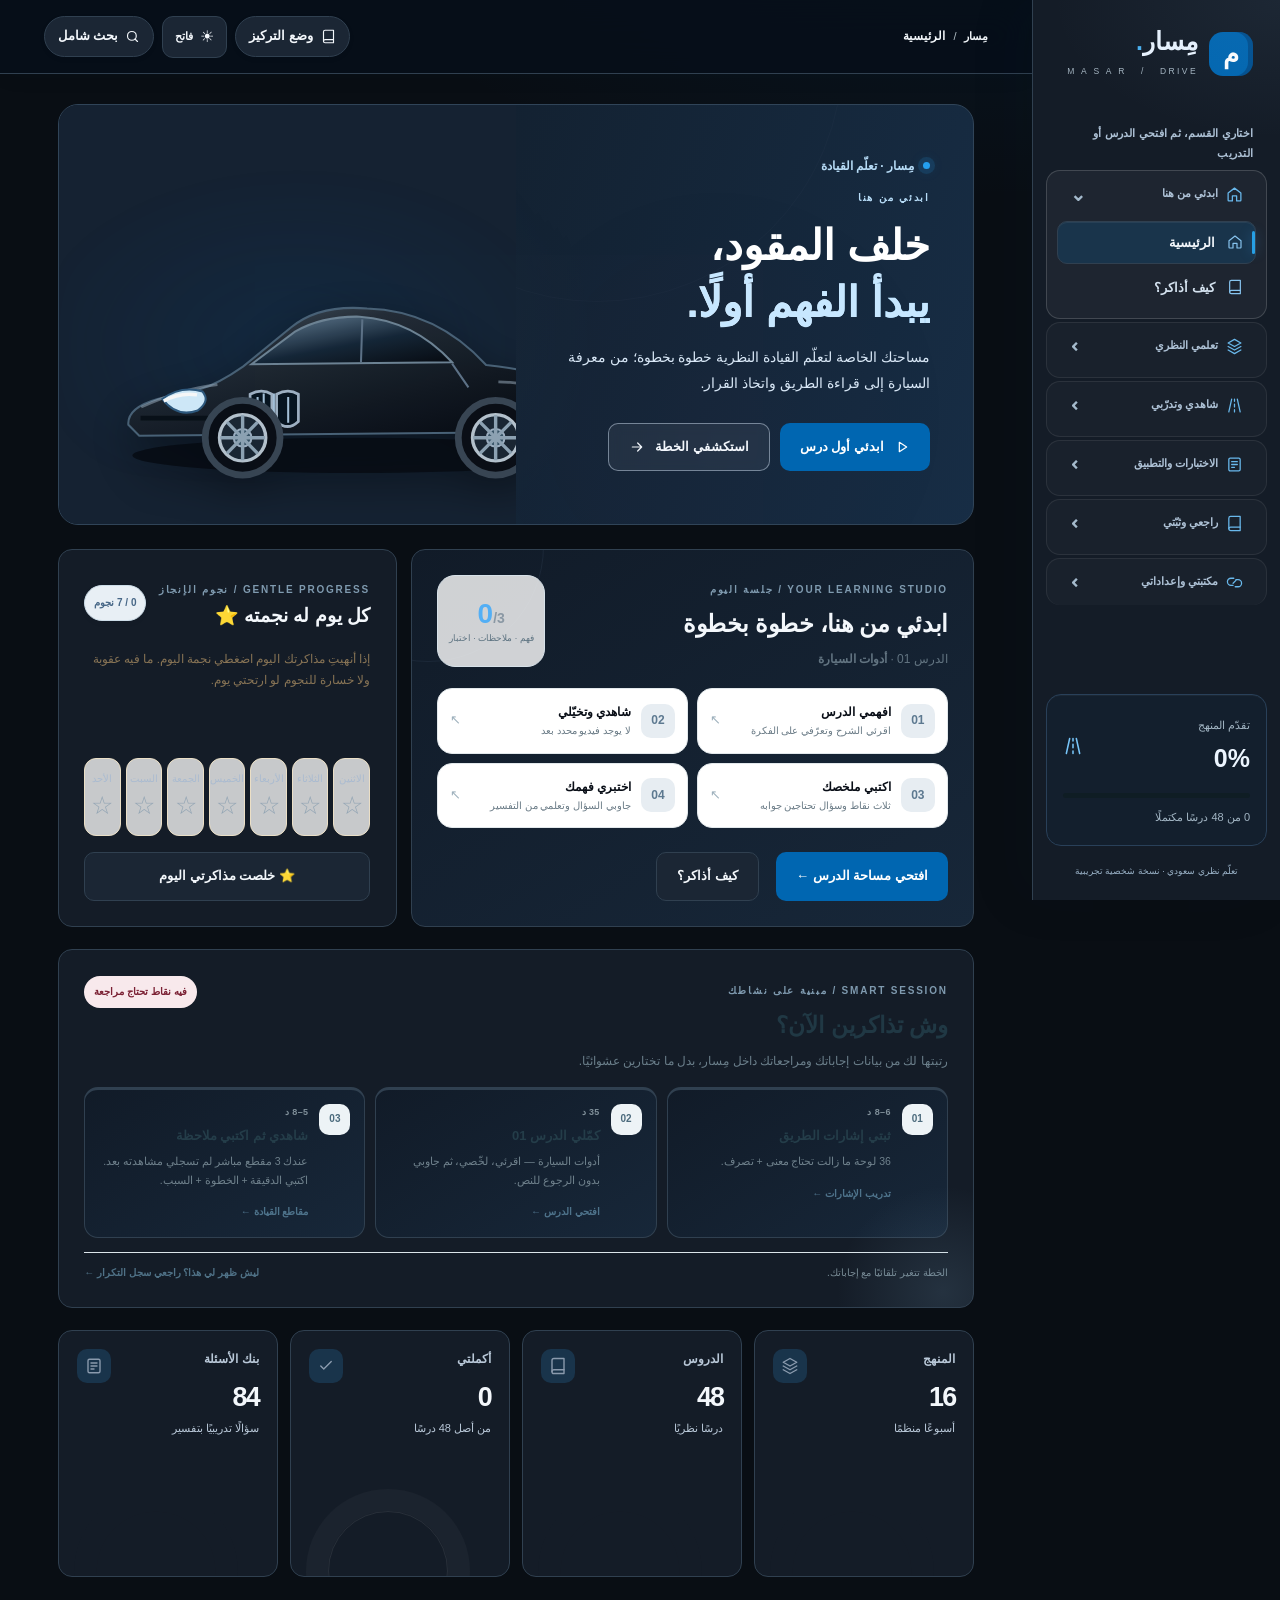
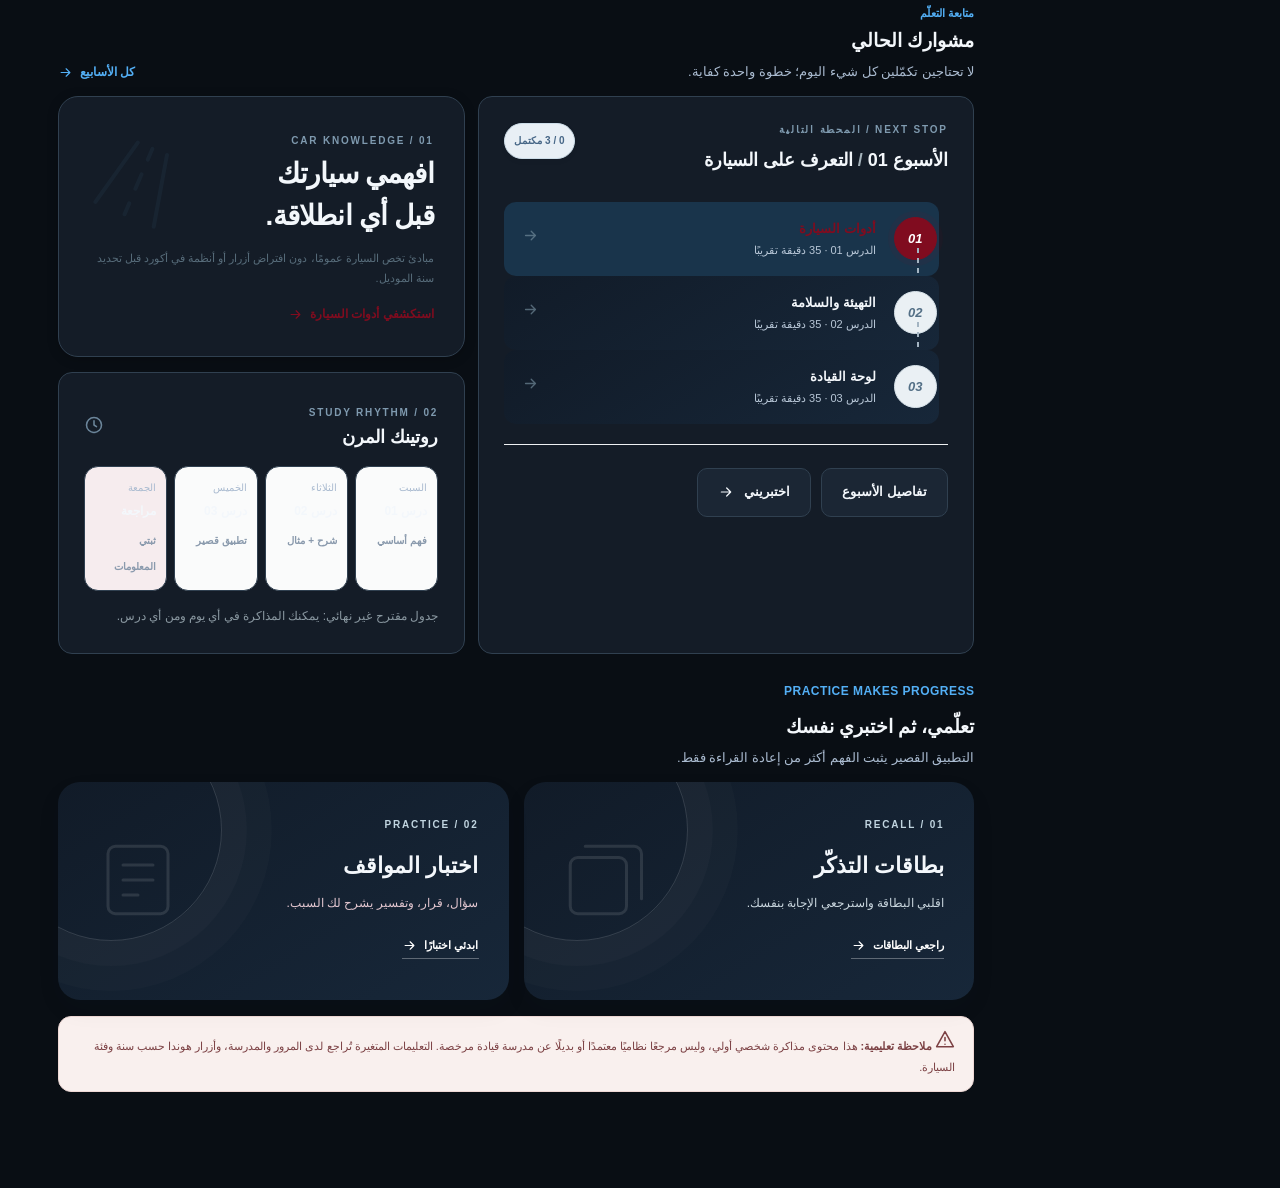
==== index.html @ 153fa5f3 "Improve light theme reading surfaces and keyboard focus visibility" ====
<!doctype html>
<html lang="ar" dir="rtl"><head><meta charset="utf-8"><meta name="viewport" content="width=device-width,initial-scale=1"><meta name="theme-color" content="#090e15"><meta name="description" content="مِسار: منصة عربية شخصية لتعلم أساسيات القيادة في السعودية، بخطة 16 أسبوعًا و48 درسًا واختبارات تفاعلية."><title>مِسار — دروس القيادة من الصفر</title><link rel="icon" type="image/svg+xml" href="./icon.svg"><link rel="manifest" href="./manifest.webmanifest"><meta name="color-scheme" content="dark light"><script>try{var _masarSaved=JSON.parse(localStorage.getItem('masar-driving-v1')||'null');document.documentElement.dataset.theme=(_masarSaved?.uiPrefs?.theme==='light')?'light':'dark'}catch(_){document.documentElement.dataset.theme='dark'}</script><style>:root{--navy:#202D36;--steel:#5C7896;--sky:#7598B9;--wine:#3C0007;--crimson:#800C1F;--fog:#929CAA;--paper:#F5F6F6;--white:#FFFFFF;--ink:#202D36;--muted:#63717D;--border:#DFE4E7;--pale:#E9EDF1;--blush:#F5E9EB;--success:#2B6955;--r:19px;--shadow:0 18px 45px rgba(32,45,54,.07)}
*{box-sizing:border-box}html{scroll-behavior:smooth}body{margin:0;background:var(--paper);color:var(--ink);font-family:'IBM Plex Sans Arabic','Noto Sans Arabic',Tahoma,'Segoe UI',sans-serif;font-size:14px;line-height:1.85;direction:rtl}button,input,textarea,select{font:inherit}button{cursor:pointer}a{color:inherit}button:focus-visible,a:focus-visible,input:focus-visible,textarea:focus-visible{outline:3px solid var(--sky);outline-offset:3px}::selection{background:#c7d8e5;color:var(--navy)}.skip{position:absolute;top:-100px;right:12px;z-index:999;background:white;padding:8px 20px}.skip:focus{top:10px}.app{min-height:100vh}.sidebar{width:276px;background:var(--navy);color:#e8eef1;position:fixed;right:0;top:0;bottom:0;display:flex;flex-direction:column;padding:29px 20px 23px;z-index:40;overflow:auto}.logo{display:flex;gap:11px;align-items:center;text-decoration:none;padding:0 11px;margin-bottom:47px}.logo-icon{display:grid;place-items:center;width:42px;height:42px;background:var(--crimson);border-radius:13px;font-weight:900;color:white;font-size:26px;line-height:1;box-shadow:inset -6px 0 #65091b}.logo strong{display:block;font-size:24px;line-height:1.2;letter-spacing:-1px}.logo small{font-size:10px;color:#a6b6c2;letter-spacing:2px}.side-label{color:#869ba9;font-size:10px;letter-spacing:2px;font-weight:800;margin:4px 18px 12px}.nav{display:flex;flex-direction:column;gap:5px}.nav a{border-radius:12px;padding:12px 14px;text-decoration:none;display:flex;align-items:center;gap:12px;color:#bac8d0;font-weight:600;font-size:13px;position:relative;transition:background .2s,color .2s}.nav a:hover,.nav a.active{color:white;background:#354651}.nav a.active:before{content:'';position:absolute;right:0;top:9px;bottom:9px;background:#c24155;width:3px;border-radius:3px}.nav svg{height:18px;width:18px;stroke-width:1.8}.nav .tag{margin-right:auto;opacity:.65;font-size:11px;font-family:Arial}.sidebar-bottom{margin-top:auto;padding-top:40px}.mini-progress{border:1px solid #455761;border-radius:16px;padding:19px;background:#283944}.mini-progress-top{display:flex;justify-content:space-between;align-items:center}.mini-progress strong{font-size:25px}.mini-progress small{font-size:11px;color:#a2b5c3}.line{height:6px;border-radius:99px;background:#52626c;overflow:hidden;margin:12px 0 5px}.line>i{display:block;height:100%;background:var(--sky);width:0%;border-radius:inherit}.foot-note{font-size:10px;color:#8798a1;margin-top:18px;text-align:center}.app-main{margin-right:276px;min-height:100vh}.topbar{height:87px;display:flex;align-items:center;justify-content:space-between;padding:0 clamp(24px,4.5vw,72px);gap:16px;border-bottom:1px solid var(--border);background:rgba(255,255,255,.75);position:sticky;top:0;backdrop-filter:blur(14px);z-index:20}.crumb{font-size:12px;color:var(--muted)}.crumb strong{color:var(--navy);font-weight:800}.top-actions{display:flex;align-items:center;gap:10px}.chip{border:1px solid var(--border);background:white;border-radius:100px;padding:8px 13px;font-size:12px;color:var(--navy);display:inline-flex;gap:8px;align-items:center;font-weight:700}.chip svg{width:15px;height:15px}.chip.tiny{padding:4px 9px;font-size:10px}.chip.blue{background:#E8EFF5;color:#476787;border-color:#cddde8}.chip.red{background:var(--blush);color:var(--crimson);border-color:#efd5dc}.chip.dark{background:var(--navy);color:white;border-color:var(--navy)}.chip.success{background:#e8f2ed;color:var(--success);border-color:#ccdfd5}.menu-btn{display:none}.page{padding:32px clamp(23px,4.5vw,72px) 80px;max-width:1600px;margin:auto}.eyebrow{font-size:11px;color:var(--crimson);font-weight:800;letter-spacing:2.3px;margin-bottom:12px}.page-title{font-size:clamp(29px,3vw,42px);line-height:1.4;letter-spacing:-1.3px;margin:0 0 12px}.sub{color:var(--muted);max-width:740px;margin:0 0 25px;font-size:13px}.hero{background:var(--navy);min-height:318px;color:white;border-radius:23px;position:relative;overflow:hidden;padding:42px 45px;margin-bottom:24px;display:flex;align-items:center;box-shadow:var(--shadow)}.hero:before{content:'';position:absolute;width:440px;height:440px;border:1px solid #ffffff14;border-radius:50%;top:-265px;left:16%}.hero:after{content:'';position:absolute;width:240px;height:240px;border:1px solid #ffffff0e;border-radius:50%;bottom:-195px;left:22%}.hero-copy{position:relative;z-index:2;max-width:520px}.hero .eyebrow{color:#d0aab2;font-size:10px;margin-bottom:10px}.hero h1{font-size:clamp(32px,3.9vw,56px);line-height:1.33;letter-spacing:-1.8px;margin:0 0 14px;font-weight:850}.hero h1 span{color:#a5bbd0}.hero p{max-width:440px;color:#c0cbd2;line-height:1.9;margin:0 0 22px;font-size:13px}.btn{border:0;border-radius:12px;padding:12px 19px;font-weight:800;font-size:12px;display:inline-flex;gap:10px;align-items:center;justify-content:center;text-decoration:none;white-space:nowrap;transition:transform .2s,background .2s}.btn:hover{transform:translateY(-1px)}.btn-primary{background:linear-gradient(115deg,var(--crimson),var(--wine));color:#fff}.btn-primary:hover{background:#a31933}.btn-light{background:#fff;color:var(--navy)}.btn-outline{background:transparent;color:var(--navy);border:1px solid #cad2d6}.btn-muted{background:var(--pale);color:var(--navy)}.btn svg{width:16px;height:16px}.btn:disabled{opacity:.48;cursor:not-allowed}.hero-actions{display:flex;flex-wrap:wrap;gap:10px}.hero .btn-outline{border:1px solid #62747d;color:white}.hero-art{position:absolute;left:0;top:0;bottom:0;width:46%;overflow:hidden}.hero-road{position:absolute;width:145px;background:linear-gradient(90deg,#354651,#2c3c47);transform:rotate(38deg);top:-72px;bottom:-95px;left:36%;border-inline:3px solid #566873}.hero-road:after{content:'';position:absolute;inset:0 auto 0 49%;width:3px;background:repeating-linear-gradient(to bottom,#c5d4df 0 22px,transparent 22px 45px);opacity:.8}.hero-car{position:absolute;z-index:2;left:43%;top:39%;transform:rotate(38deg);width:85px;height:163px;filter:drop-shadow(0 16px 9px #0006)}.hero-no{position:absolute;left:30px;bottom:22px;font-size:106px;font-weight:900;color:#ffffff0a;line-height:1}.stats{display:grid;grid-template-columns:repeat(4,minmax(0,1fr));gap:13px;margin-bottom:30px}.stat{background:#fff;border:1px solid var(--border);border-radius:17px;padding:21px 22px;box-shadow:0 2px 12px #202d3605}.stat small{display:block;color:var(--muted);font-size:11px;margin-bottom:12px;font-weight:700}.stat .val{font-weight:850;font-size:26px;line-height:1.1;letter-spacing:-1px}.stat .add{font-size:11px;color:var(--muted);margin-top:8px}.stat svg{color:var(--steel);width:18px;height:18px;margin-bottom:8px}.section-head{display:flex;align-items:flex-end;justify-content:space-between;gap:15px;margin:33px 0 17px}.section-head h2{font-size:19px;line-height:1.4;margin:0;font-weight:850}.section-head p{color:var(--muted);font-size:11px;margin:5px 0 0}.section-head a{font-size:12px;color:var(--crimson);font-weight:800;text-decoration:none}.dashboard-grid{display:grid;grid-template-columns:1.45fr 1fr;gap:16px}.card{background:white;border:1px solid var(--border);border-radius:18px;padding:25px;box-shadow:0 2px 10px #202d3605}.card-top{display:flex;align-items:center;justify-content:space-between;gap:12px;margin-bottom:15px}.card h3{font-size:17px;line-height:1.5;margin:0}.lesson-row{display:flex;align-items:center;gap:13px;padding:13px 0;border-bottom:1px solid #edf0f2;text-decoration:none;cursor:pointer}.lesson-row:last-child{border-bottom:0}.lesson-no{flex:0 0 42px;height:42px;display:grid;place-items:center;background:var(--pale);color:var(--steel);border-radius:13px;font-size:14px;font-weight:850}.lesson-row.done .lesson-no{color:var(--success);background:#e3f2eb}.lesson-info{flex:1;min-width:0}.lesson-info b{display:block;font-size:13px}.lesson-info small{display:block;font-size:11px;color:var(--muted);margin-top:1px}.lesson-arrow{color:#9badb9}.callout{background:linear-gradient(135deg,#edf1f4,#e9eef3);border:1px solid #d5dfe7;border-radius:17px;padding:22px;position:relative;overflow:hidden}.callout h3{margin:0 0 7px;font-size:17px}.callout p{font-size:12px;color:#596b79;max-width:280px}.callout a{color:var(--crimson);font-weight:850;font-size:12px;text-decoration:none}.schedule{display:grid;grid-template-columns:repeat(4,minmax(0,1fr));gap:11px;margin:15px 0}.day{border-radius:13px;border:1px solid var(--border);background:white;padding:15px 13px}.day.is-review{background:#f6ecee;border-color:#e8d4d9}.day small{display:block;color:var(--muted);font-size:10px}.day b{display:block;margin:4px 0;font-size:13px}.day strong{font-size:11px;color:var(--steel)}.warning{background:#f9f0ee;color:#7c4144;border:1px solid #eed8d5;padding:13px 18px;border-radius:13px;font-size:11px;margin:16px 0;line-height:1.9}.catalog-toolbar{display:flex;justify-content:space-between;gap:12px;align-items:center;margin:24px 0}.search{display:flex;align-items:center;gap:10px;background:white;border:1px solid var(--border);border-radius:12px;padding:0 15px;max-width:380px;width:100%;height:46px}.search svg{width:18px;height:18px;color:var(--fog);flex-shrink:0}.search input{border:0;outline:0;background:transparent;min-width:0;flex:1;font-size:12px;color:var(--navy)}.week-grid{display:grid;grid-template-columns:repeat(2,minmax(0,1fr));gap:14px}.week-card{padding:23px;background:white;border:1px solid var(--border);border-radius:17px;min-width:0;transition:border-color .18s,box-shadow .18s}.week-card:hover{border-color:#9fb5c9;box-shadow:var(--shadow)}.week-card-head{display:flex;align-items:center;justify-content:space-between;margin-bottom:12px}.week-number{font-size:11px;letter-spacing:1px;font-weight:800;color:var(--crimson)}.week-card h3{margin:0 0 7px;font-size:17px}.week-card p{font-size:11px;color:var(--muted);margin:0 0 15px}.microbar{height:5px;background:#edf1f3;border-radius:10px;overflow:hidden;margin:13px 0}.microbar span{display:block;height:100%;background:var(--steel);border-radius:10px}.week-list{margin:6px 0 13px;display:grid;gap:7px}.week-list a{display:flex;align-items:center;gap:8px;font-size:12px;text-decoration:none;color:#42535e}.week-list a:hover{color:var(--crimson)}.dot{height:7px;width:7px;border-radius:50%;background:#b7c3cb;display:inline-block;flex-shrink:0}.dot.done{background:var(--success)}.week-card footer{border-top:1px solid #edf0f2;padding-top:14px;display:flex;justify-content:space-between;align-items:center}.inline-link{text-decoration:none;color:var(--crimson);font-weight:800;font-size:12px}.week-hero{background:linear-gradient(115deg,var(--navy),#304b5d);color:white;padding:27px 31px;border-radius:19px;display:flex;gap:20px;align-items:center;justify-content:space-between;margin-bottom:22px}.week-hero h1{margin:0;font-size:26px}.week-hero p{color:#cbd5da;font-size:12px;max-width:600px}.crumbs{display:flex;gap:8px;align-items:center;color:var(--muted);font-size:11px;margin:0 0 15px}.crumbs a{text-decoration:none;color:var(--steel)}.lesson-layout{display:grid;grid-template-columns:minmax(0,1fr) 265px;gap:19px;align-items:start}.lesson-main{min-width:0}.lesson-aside{position:sticky;top:112px;display:grid;gap:13px}.lesson-hero{border-radius:20px;padding:31px 33px;background:linear-gradient(125deg,#e7edf2,#f6f8f9);border:1px solid #d6e1e8;position:relative;overflow:hidden}.lesson-hero:before{content:'';position:absolute;border:22px solid #dce6ed80;width:220px;height:220px;border-radius:50%;left:-90px;top:-124px}.lesson-hero h1{font-size:clamp(25px,3vw,37px);margin:8px 0 10px;max-width:620px;line-height:1.45}.lesson-hero p{color:#4e6576;font-size:13px;margin:0;max-width:610px}.lesson-body{background:white;padding:28px 32px;margin-top:15px;border-radius:18px;border:1px solid var(--border)}.lesson-body h2{font-size:18px;margin:0 0 12px}.lesson-body p{color:#4f606b;font-size:13px;line-height:2.3;margin:0 0 17px}.point{display:flex;gap:12px;padding:12px 0;border-bottom:1px solid #f0f2f3;font-size:13px;align-items:flex-start;color:#415360}.point:last-child{border:0}.point i{display:grid;place-items:center;background:#e8eff3;color:#597995;font-size:11px;width:23px;height:23px;border-radius:8px;flex-shrink:0;font-style:normal;font-weight:900}.scenario{border-radius:16px;background:var(--navy);padding:24px;color:white;margin:15px 0;position:relative;overflow:hidden}.scenario h2{font-size:17px;margin:0 0 9px}.scenario p{font-size:13px;color:#d8e0e6;max-width:670px;line-height:2;margin:0}.scenario .tag-s{font-size:10px;color:#c7a1af;letter-spacing:1px;font-weight:800;margin-bottom:8px}.qbox{padding:26px;background:#fff;border:1px solid #d6dfe3;border-radius:18px;margin-top:15px}.qbox h2{font-size:17px;margin:0 0 7px}.qbox p{font-size:13px;margin:0 0 15px;font-weight:750}.options{display:grid;gap:8px}.option{border:1px solid var(--border);border-radius:10px;padding:12px 15px;display:flex;gap:11px;align-items:center;text-align:right;background:white;color:var(--navy);font-weight:500;font-size:12px}.option:hover:not(:disabled){background:#f3f6f8;border-color:#a6b9c8}.option .bullet{width:21px;height:21px;border:1px solid #bfccd5;border-radius:50%;display:grid;place-items:center;font-size:11px;flex-shrink:0;color:#607a8f}.option.correct{border-color:#83baa0;background:#edf7f1}.option.wrong{border-color:#df9da8;background:#fbf0f1}.option:disabled{cursor:default}.feedback{padding:13px 15px;margin-top:12px;border-radius:10px;background:#edf4ef;color:#2a6953;font-size:12px}.feedback.wrong{background:#f9eced;color:#8a2030}.lesson-footer{display:flex;gap:11px;justify-content:space-between;align-items:center;flex-wrap:wrap;margin-top:18px}.note-box textarea{width:100%;min-height:118px;resize:vertical;border:1px solid #cfd9e0;background:white;padding:12px;border-radius:11px;font-size:12px;outline:0}.aside-card{background:white;border-radius:16px;padding:19px;border:1px solid var(--border)}.aside-card h3{font-size:13px;margin:0 0 12px}.aside-card p{font-size:11px;color:var(--muted);margin:0 0 12px}.aside-card .btn{width:100%;margin-top:9px}.source-link{display:block;font-size:11px;color:#446581;text-decoration:none;margin-bottom:8px;line-height:1.6;overflow-wrap:anywhere}.source-link:hover{text-decoration:underline}.toc-item{display:flex;gap:8px;align-items:center;color:#667986;font-size:12px;text-decoration:none;margin-bottom:10px}.toc-item:before{content:'';width:6px;height:6px;border-radius:50%;background:#9eafbb}.flexline{display:flex;justify-content:space-between;align-items:center;gap:15px}.quiz-layout{display:grid;grid-template-columns:minmax(0,1fr) 270px;gap:20px;align-items:start}.quiz-controls{display:flex;flex-wrap:wrap;gap:9px;margin:15px 0 21px}.select{border-radius:11px;border:1px solid var(--border);padding:9px 13px;background:white;min-width:160px;font-size:12px;color:var(--navy)}.test-card{padding:31px;background:white;border:1px solid var(--border);border-radius:20px}.test-index{font-size:12px;color:var(--steel);font-weight:800}.test-card h2{font-size:21px;line-height:1.7;margin:14px 0 23px}.test-results{padding:30px;text-align:center;background:white;border:1px solid var(--border);border-radius:20px}.test-results .score{font-size:65px;font-weight:850;line-height:1.3;letter-spacing:-4px;color:var(--crimson)}.test-results p{color:var(--muted)}.flashcards{display:grid;grid-template-columns:repeat(3,minmax(0,1fr));gap:13px}.flashcard{min-height:165px;padding:23px;border:1px solid #cbd8e1;border-radius:18px;display:flex;flex-direction:column;align-items:center;justify-content:center;text-align:center;background:#eaf0f4;transition:transform .18s,background .18s;position:relative}.flashcard:hover{transform:translateY(-2px)}.flashcard.flipped{background:var(--navy);color:white}.flashcard .fc-title{font-weight:850;font-size:16px;line-height:1.6}.flashcard .fc-hint{font-size:10px;color:var(--steel);margin-top:12px}.flashcard.flipped .fc-hint{color:#b0c2ce}.ref-card{background:white;border:1px solid var(--border);padding:19px;border-radius:15px;margin-bottom:10px}.ref-card h3{margin:0 0 7px;font-size:15px}.ref-card p{margin:0 0 10px;color:var(--muted);font-size:11px}.ref-card a{color:var(--crimson);font-size:11px;overflow-wrap:anywhere}.empty{text-align:center;padding:45px 20px;border:1px dashed #bdcad3;border-radius:15px;color:#657684}.empty h3{margin:0 0 8px}.note-preview{font-size:11px;color:#8a98a1;max-width:500px}.mobile-backdrop{display:none}.toast{position:fixed;bottom:23px;left:23px;background:var(--navy);color:white;padding:12px 18px;border-radius:12px;box-shadow:var(--shadow);z-index:70;font-size:12px;opacity:0;transform:translateY(16px);transition:.25s;pointer-events:none}.toast.visible{opacity:1;transform:none}.floating-timer{position:fixed;bottom:24px;left:24px;z-index:30;background:white;box-shadow:0 8px 35px #2539451c;border-radius:100px;display:flex;gap:9px;align-items:center;padding:7px 13px;border:1px solid #e0e5e9}.floating-timer b{font-family:Arial;font-size:12px;direction:ltr;font-variant-numeric:tabular-nums;min-width:40px}.floating-timer button{border:0;background:var(--pale);display:grid;place-items:center;height:28px;width:28px;border-radius:50%}.floating-timer svg{width:13px;height:13px}.mobile-only{display:none}.spacer{flex:1}.settings-card{max-width:780px;margin-bottom:16px}.settings-card h3{margin-top:0}.settings-card p{font-size:12px;color:var(--muted)}.settings-actions{display:flex;flex-wrap:wrap;gap:10px}.sources-disclaimer{max-width:800px}.rounded-num{border:1px solid #d1dae1;border-radius:10px;color:#57738d;background:#eaf0f4;padding:5px 12px;font-size:12px;font-weight:800}.skeleton{color:#73818a;font-size:12px}
@media(max-width:1180px){.sidebar{width:245px}.app-main{margin-right:245px}.dashboard-grid{grid-template-columns:1fr}.hero-art{width:45%;opacity:.82}.lesson-layout{grid-template-columns:minmax(0,1fr) 230px}.page{padding-inline:30px}.topbar{padding-inline:30px}}
@media(max-width:900px){.sidebar{right:-290px;transition:right .25s}.sidebar.open{right:0}.app-main{margin-right:0}.mobile-backdrop.open{display:block;position:fixed;inset:0;background:#1d2e38a8;z-index:35}.menu-btn{display:inline-flex}.topbar{height:70px}.lesson-layout,.quiz-layout{grid-template-columns:1fr}.lesson-aside{position:static;grid-template-columns:repeat(2,1fr)}.hero-art{opacity:.38;width:65%}.hero-copy{max-width:90%}.page{padding:25px 24px 70px}}
@media(max-width:610px){.topbar{padding:0 16px}.topbar .crumb{max-width:190px;text-overflow:ellipsis;white-space:nowrap;overflow:hidden}.topbar .chip{display:none}.page{padding:23px 14px 90px}.hero{padding:29px 23px;min-height:310px;border-radius:18px}.hero h1{font-size:36px}.hero-art{width:100%;opacity:.16}.stats{grid-template-columns:repeat(2,1fr);gap:9px}.stat{padding:17px}.stat .val{font-size:22px}.week-grid,.flashcards{grid-template-columns:1fr}.schedule{grid-template-columns:repeat(2,1fr)}.dashboard-grid{grid-template-columns:1fr}.card,.lesson-body,.qbox{padding:21px 18px}.lesson-hero{padding:24px 19px}.lesson-aside{grid-template-columns:1fr}.week-hero{padding:23px;display:block}.catalog-toolbar{display:block}.catalog-toolbar .search{max-width:100%;margin-bottom:10px}.section-head h2{font-size:17px}.floating-timer{bottom:13px;left:13px}.btn{padding:11px 12px}.quiz-layout{gap:12px}}
@media(prefers-reduced-motion:reduce){*,*:before,*:after{scroll-behavior:auto!important;animation:none!important;transition:none!important}}

button.toc-item{width:100%;background:transparent;border:0;text-align:right;padding:0;cursor:pointer}button.toc-item:hover{color:var(--crimson)}.lesson-body, .qbox, .scenario{scroll-margin-top:110px}


/* MASAR v1.1 — motion-inspired premium driving study UI.
   Design references: Magic UI (Bento Grid/Progress), React Bits (count-up),
   Aceternity (card hover), shadcn/ui (filters), Motion (reduced motion). */
:root{--paper:#f1f2f2;--navy:#202D36;--sky:#7598B9;--steel:#5C7896;--crimson:#800C1F;--border:#dfe3e6;--shadow:0 14px 45px rgba(18,39,55,.065)}
body{background:var(--paper);font-family:'IBM Plex Sans Arabic','Noto Sans Arabic',Tahoma,'Segoe UI',sans-serif}
.sidebar{background:linear-gradient(177deg,#1d2a33 0%,#202d36 65%,#18242b 100%);border-left:1px solid rgba(255,255,255,.07)}
.sidebar:before{content:'';position:absolute;inset:0 0 auto;height:150px;background:radial-gradient(ellipse at right top,rgba(117,152,185,.09),transparent 65%);pointer-events:none}
.logo{margin-bottom:54px}.logo-icon{border-radius:14px;background:linear-gradient(145deg,#a1172c,#62000d);transform:rotate(-7deg);box-shadow:0 10px 25px rgba(0,0,0,.2)}
.logo strong{letter-spacing:-1.9px}.nav a{border:1px solid transparent;transition:background .23s ease,color .23s ease,border-color .23s ease,transform .23s ease}
.nav a:hover{transform:translateX(-3px);background:#30434d}.nav a.active{background:linear-gradient(110deg,#344853,#31424b);border-color:#4c616e;color:white;box-shadow:inset 0 1px 0 #ffffff12}
.nav a.active:before{width:4px;top:12px;bottom:12px;background:#b4384e;box-shadow:0 0 14px #b4384e66}
.mini-progress{background:linear-gradient(140deg,#30424b,#243640);border-color:#465c68;box-shadow:inset 0 1px 0 #ffffff08}
.mini-progress .line{height:7px;background:#15232d}.mini-progress .line>i{background:linear-gradient(90deg,#7496b5,#c2d8e9)}
.topbar{background:rgba(249,249,249,.87);box-shadow:0 1px 0 #fff9;backdrop-filter:blur(22px)}
.page{max-width:1570px;padding-top:30px}.eyebrow{font-size:10px;letter-spacing:2.25px}.page-title{font-size:clamp(32px,3.4vw,47px)}
.hero-premium{background:radial-gradient(ellipse at 85% 12%,#3b4b58 0%,transparent 43%),linear-gradient(112deg,#18232b,#202d36 65%,#283e4e);min-height:362px;border-radius:26px;box-shadow:0 19px 55px #202d3620;padding:44px 46px;isolation:isolate;display:flex}
.hero-premium::before{border-color:#8fa2b71c;border-width:1px;width:490px;height:490px;left:32%;top:-295px}
.hero-premium::after{border-color:#ffffff0e;width:330px;height:330px;left:4%;bottom:-238px}
.hero-premium .hero-copy{max-width:560px;flex:1}
.hero-glow{position:absolute;z-index:-1;inset:0;background:radial-gradient(circle at 32% 54%,rgba(117,152,185,.2),transparent 36%),radial-gradient(circle at 72% 74%,rgba(128,12,31,.09),transparent 38%)}
.hero-premium .hero-topline{display:flex;justify-content:space-between;align-items:center;gap:16px;margin-bottom:22px;color:#bdcbd6}
.hero-kicker{font:700 10px/1.4 'Segoe UI',Arial,sans-serif;letter-spacing:2.4px;display:inline-flex;align-items:center;gap:9px}
.signal-dot{width:7px;height:7px;background:#c3455c;border-radius:50%;box-shadow:0 0 0 5px #c3455c18,0 0 14px #cf4358}
.hero-edition{font:600 10px/1.4 Arial,sans-serif;letter-spacing:1.2px;opacity:.65}
.hero-premium .eyebrow{color:#da9eaa;letter-spacing:1.7px}
.hero-premium h1{font-size:clamp(39px,4.5vw,66px);letter-spacing:-2px;line-height:1.35;margin-bottom:14px;font-weight:900}
.hero-premium h1 span{background:linear-gradient(96deg,#d4e4ef,#86a4bb);-webkit-background-clip:text;background-clip:text;color:transparent}
.hero-premium p{max-width:440px;font-size:13px;color:#c0cbd2;margin-bottom:26px}
.hero-premium .hero-art{left:0;width:47%;transform:translateX(-5%);opacity:.8;z-index:-1}
.hero-premium .hero-road{left:24%;background:linear-gradient(90deg,#263843,#304856,#1d2d36);width:190px;border-inline:3px solid #7f929b50;box-shadow:0 0 0 16px #ffffff04,0 0 0 17px #ffffff08}
.hero-premium .hero-car{left:32%;top:35%;transform:rotate(38deg) scale(.95);filter:drop-shadow(0 19px 14px #0009);animation:idle-car 5s ease-in-out infinite}
.hero-premium .hero-no{font-size:150px;left:36px;bottom:15px;letter-spacing:-8px;color:#ffffff09}
.hero-gauge{position:absolute;left:21px;top:22px;z-index:4;display:flex;flex-direction:column;align-items:center;gap:7px;filter:drop-shadow(0 6px 20px #0d182185)}
.gauge-outline{--gauge:0;width:107px;height:107px;border-radius:50%;display:grid;place-items:center;background:conic-gradient(#a6c5d9 calc(var(--gauge)*1%),#ffffff1a 0);padding:8px;transform:scale(.93);border:1px solid #ffffff20}
.gauge-inner{width:100%;height:100%;background:#24343e;border-radius:50%;display:flex;flex-direction:column;align-items:center;justify-content:center;color:white;border:1px solid #ffffff0e}
.gauge-inner span{font-size:10px;color:#a5bdcb}.gauge-inner strong{font:800 29px/1.1 'Segoe UI',Arial,sans-serif;letter-spacing:-1px}.gauge-inner strong small{font-size:13px;color:#a6bccc}
.gauge-note{font-size:10px;color:#afbec9;font-weight:650}.hero-serial{position:absolute;inset:auto 24px 17px auto;font:600 10px Arial,sans-serif;letter-spacing:3px;color:#ffffff35}
.btn-primary{background:linear-gradient(105deg,#9e1830,#710717);box-shadow:0 7px 15px rgba(77,5,19,.22)}
.btn-ghost{background:transparent;color:#e5edf3;border:1px solid #90a4b358;backdrop-filter:blur(6px)}.btn-ghost:hover{background:#ffffff10}
.btn{border-radius:13px;padding:12px 20px;transition:transform .22s cubic-bezier(.2,.65,.25,1),background .2s,box-shadow .2s}
.btn:hover{transform:translateY(-3px)}.btn:focus-visible{outline-offset:4px}
.stats-bento{gap:12px;margin-bottom:35px}.stat{position:relative;overflow:hidden;min-height:135px;padding:20px 23px;display:flex;flex-direction:column;justify-content:space-between;border-radius:19px;box-shadow:0 6px 25px rgba(26,44,59,.04);isolation:isolate}
.stat-top{display:flex;align-items:start;justify-content:space-between;gap:10px}.stat-label{font-size:12px;font-weight:750;color:#506574}.stat-icon{border-radius:12px;width:36px;height:36px;display:grid;place-items:center;background:#edf3f7;color:#577b98}.stat-icon svg{width:18px;height:18px;margin:0}
.stat-content{position:relative;z-index:2}.stat .val{font:850 clamp(33px,3vw,45px)/1.1 'Segoe UI',Tahoma,sans-serif;letter-spacing:-1.8px}.stat-caption{font-size:11px;color:#798892;margin-top:6px}
.stat-decoration{position:absolute;width:120px;height:120px;border:1px solid #202d3607;border-radius:50%;inset:auto auto -73px -43px;box-shadow:0 0 0 22px #202d3603}
.stat-completed{background:linear-gradient(135deg,#3a4f5e,#202d36);border-color:#344b5a;color:white}.stat-completed .stat-label,.stat-completed .stat-caption{color:#b8ceda}.stat-completed .stat-icon{background:#ffffff18;color:#e3eaf0}.stat-completed .stat-decoration{border-color:#ffffff15;box-shadow:0 0 0 22px #ffffff08}
.stat-questions{background:linear-gradient(130deg,#f9f2f4,#fff);border-color:#f0dce1}.stat-questions .stat-icon{background:#f2e1e6;color:#800c1f}
.card-premium-interactive{--mx:50%;--my:50%;position:relative;isolation:isolate;transition:transform .25s ease,border-color .25s ease,box-shadow .25s ease}
.card-premium-interactive:before{content:'';position:absolute;inset:0;border-radius:inherit;pointer-events:none;opacity:0;transition:opacity .25s;z-index:1;background:radial-gradient(270px circle at var(--mx) var(--my),rgba(117,152,185,.1),transparent 70%)}
.card-premium-interactive:hover{transform:translateY(-3px);box-shadow:0 19px 42px #21374912}.card-premium-interactive:hover:before{opacity:1}.card-premium-interactive>*{position:relative;z-index:2}
.home-section-head{margin-top:20px}.home-section-head .eyebrow{margin-bottom:5px}
.section-head a{display:inline-flex;gap:7px;align-items:center;text-decoration:none}.section-head a svg{width:15px;height:15px}
.bento-stage{grid-template-columns:1.22fr 1fr;gap:15px;align-items:stretch}.journey-panel{padding:29px 30px}.journey-panel .card-top{align-items:start;margin-bottom:28px}.journey-panel h3{font-size:18px}.bento-overline{color:#7f9aaf;font:700 10px/1.3 'Segoe UI',Arial,sans-serif;letter-spacing:1.8px;margin-bottom:11px}.muted-separator{color:#a5b3bb}
.route-line{padding-right:9px}.route-stop{position:relative;display:flex;align-items:center;gap:18px;min-height:74px;text-decoration:none;padding:5px 2px 5px 18px}
.route-stop:not(:last-child):before{content:'';position:absolute;right:20px;top:46px;height:calc(100% - 23px);width:2px;background:repeating-linear-gradient(to bottom,#a3b4c2 0 5px,transparent 5px 10px)}
.route-indicator{display:grid;place-items:center;flex:0 0 43px;height:43px;border:1px solid #d7e2e9;background:#eaf0f4;color:#536f86;border-radius:50%;font:800 13px 'Segoe UI',Arial,sans-serif}
.route-stop.current .route-indicator{background:#800c1f;color:white;border-color:#800c1f;box-shadow:0 0 0 6px #800c1f0f}.route-stop.complete .route-indicator{background:#e9f5f0;color:#2b6955;border-color:#c9e2d5}.route-indicator svg{width:18px;height:18px}
.route-text{flex:1;min-width:0}.route-text b{font-size:13px;display:block}.route-text small{font-size:11px;color:#7e8c95;display:block}.route-go{opacity:.65;color:#7790a0;transition:transform .2s}.route-go svg{width:17px;height:17px}
.route-stop:hover .route-go{transform:translateX(-5px);color:#800c1f}.route-stop.current .route-text b{color:#800c1f}
.journey-footer{display:flex;gap:10px;flex-wrap:wrap;border-top:1px solid #eef0f2;margin-top:20px;padding-top:23px}
.bento-side{display:grid;grid-template-rows:1fr auto;gap:15px}.callout{padding:29px 30px;background:linear-gradient(138deg,#e3ebf0,#eaf0f5 67%,#dbe6ed);border-color:#d1dde6;min-height:214px}
.callout:before{background:radial-gradient(320px circle at var(--mx) var(--my),#7598b926,transparent 70%)}.callout h3{font-size:clamp(21px,2.3vw,28px);line-height:1.5;letter-spacing:-.8px;margin-bottom:8px}.callout p{font-size:11px;color:#576c7a;line-height:1.9;max-width:370px}
.callout a{display:inline-flex;gap:7px;align-items:center;margin-top:4px;color:#800c1f}.callout a svg{width:15px;height:15px}
.callout-illustration{position:absolute;left:25px;top:30px;width:110px;height:120px;opacity:.14;color:#345771;display:grid;place-items:center;pointer-events:none}.callout-illustration svg{width:95px;height:95px;transform:rotate(23deg);stroke-width:1}
.schedule-card{padding:25px 26px}.schedule-card .card-top{margin-bottom:10px}.schedule-card .card-top svg{color:#6c869b}.schedule{gap:7px}.day{padding:12px 10px;background:#fafbfb;border-color:#e5e9ec}.day b{font-size:12px}.day strong{font-size:10px}
.action-bento{display:grid;grid-template-columns:repeat(2,minmax(0,1fr));gap:15px}.action-tile{min-height:218px;padding:28px 30px;border-radius:20px;overflow:hidden;position:relative;text-decoration:none;color:white;transition:transform .23s ease,box-shadow .23s;box-shadow:0 10px 25px #1727350f}
.action-tile:hover{transform:translateY(-4px);box-shadow:0 24px 39px #17273529}.action-tile-blue{background:linear-gradient(120deg,#526f87,#263c4b)}.action-tile-wine{background:linear-gradient(125deg,#610812,#3c0007)}.action-tile:after{content:'';position:absolute;border:1px solid #ffffff24;width:220px;height:220px;border-radius:50%;left:-58px;top:-63px;box-shadow:0 0 0 25px #ffffff05,0 0 0 50px #ffffff04;pointer-events:none}
.action-tile .bento-overline{color:#c1d5e0}.action-tile h3{font-size:22px;margin:11px 0 7px;position:relative;z-index:1}.action-tile p{font-size:12px;color:#cad7df;position:relative;z-index:1;margin:0 0 17px}.action-tile-wine p{color:#e3c7d0}.action-link{display:inline-flex;align-items:center;gap:7px;font-weight:800;font-size:11px;border-bottom:1px solid #ffffff50;padding-bottom:3px}.action-link svg{width:15px;height:15px}.action-visual{position:absolute;left:35px;top:53px;width:90px;height:90px;color:#ffffff1c}.action-visual svg{width:90px;height:90px;stroke-width:.8}
/* Lesson catalog, shadcn-inspired segment group + Aceternity-like card spotlight */
.catalog-toolbar{align-items:stretch;gap:15px;margin-top:29px}.catalog-filter{display:flex;align-items:center;gap:4px;padding:4px;border:1px solid #e0e5e8;border-radius:13px;background:#e8ebed;flex-wrap:wrap}
.filter-pill{border:0;background:transparent;border-radius:9px;padding:9px 15px;color:#526878;font-size:11px;font-weight:800;transition:background .2s,color .2s,box-shadow .2s}
.filter-pill:hover{background:#ffffff9e}.filter-pill.selected{color:#202d36;background:white;box-shadow:0 2px 9px #243a4a16}
.catalog-progress-caption{display:flex;justify-content:space-between;font-size:12px;font-weight:750;margin-top:15px;color:#637987}.catalog-progress-caption strong{color:#283b49}
.catalog-track{margin:10px 0 25px;height:6px;background:#dbe3e8;border-radius:50px;overflow:hidden}.catalog-track i{display:block;height:100%;border-radius:50px;background:linear-gradient(90deg,#5c7896,#800c1f);transition:width .5s ease}
.week-grid{gap:16px}.week-card{overflow:hidden;border-radius:19px;padding:25px;box-shadow:0 4px 19px rgba(32,45,54,.03)}.week-card:hover{border-color:#b0c5d4}
.week-card:before{background:radial-gradient(300px circle at var(--mx) var(--my),rgba(117,152,185,.14),transparent 70%)}
.week-card .week-index{display:inline-flex;align-items:center;justify-content:center;width:40px;height:40px;background:#edf2f5;border-radius:12px;font:900 21px/1 Arial,sans-serif;color:#5c7896;margin-left:11px;font-style:normal}
.week-card .week-number{display:flex;align-items:center;color:#667b8a;font:700 11px 'Segoe UI',Arial,sans-serif;letter-spacing:1px}
.week-card h3{font-size:19px;line-height:1.5;letter-spacing:-.4px}.week-card .microbar{height:5px}.week-card footer{align-items:center}.week-card footer svg{width:14px;height:14px;vertical-align:middle}
.week-complete{border-color:#c6ded4;background:linear-gradient(160deg,#f0f8f4,#fff 55%)}.week-complete .week-index{color:#297254;background:#def2e7}
.flashcard{border-radius:21px;background:linear-gradient(135deg,#e5edf2,#edf3f6);box-shadow:0 8px 24px #20364808;transition:transform .33s cubic-bezier(.17,.67,.32,1.1),box-shadow .25s,background .25s}.flashcard:hover{transform:translateY(-6px) rotate(-.4deg);box-shadow:0 16px 32px #20364818}.flashcard.flipped{background:linear-gradient(140deg,#263945,#202d36)}
.card,.lesson-body,.qbox{box-shadow:0 6px 24px rgba(32,45,54,.03)}
.test-card{border-radius:22px}.test-results{border-radius:22px}
@keyframes idle-car{0%,100%{translate:0 0}50%{translate:0 -7px}}
@media(max-width:1240px){.hero-gauge{display:none}.hero-premium .hero-copy{max-width:500px}.bento-stage{grid-template-columns:1fr}.bento-side{grid-template-columns:1fr 1fr;grid-template-rows:auto}.callout{min-height:100%}}
@media(max-width:900px){.hero-premium .hero-art{opacity:.33;width:63%}.hero-premium .hero-copy{max-width:590px}.bento-side{grid-template-columns:1fr 1fr}.hero-edition{display:none}}
@media(max-width:610px){.page{padding-top:20px}.hero-premium{min-height:356px;padding:27px 23px 30px;border-radius:20px}.hero-premium .hero-topline{margin-bottom:20px}.hero-premium h1{font-size:clamp(36px,9vw,44px)}.hero-premium p{font-size:12px;max-width:100%}.hero-premium .hero-art{opacity:.13;width:100%;transform:none}.hero-premium .hero-copy{position:relative;z-index:2}.hero-serial{font-size:8px;right:22px;bottom:11px}.hero-premium .hero-no{font-size:105px}.hero-premium .btn{font-size:11px}.stats-bento{gap:10px}.stat{padding:17px;min-height:130px}.stat .val{font-size:34px}.stat-label{font-size:11px}.stat-icon{width:31px;height:31px}.bento-side{grid-template-columns:1fr;grid-template-rows:auto}.journey-panel{padding:23px 20px}.journey-panel h3{font-size:16px}.route-stop{gap:10px}.callout{padding:22px 23px}.action-bento{grid-template-columns:1fr}.action-tile{min-height:180px;padding:23px 25px}.action-tile h3{font-size:21px}.catalog-toolbar{display:flex;flex-direction:column}.catalog-filter{justify-content:space-around}.filter-pill{padding:9px 12px}.page-title{font-size:33px}}
@media(prefers-reduced-motion:reduce){.hero-premium .hero-car{animation:none}.card-premium-interactive,.stat,.btn,.flashcard,.action-tile{transition:none!important;transform:none!important}.card-premium-interactive:before{display:none}}

@media(max-width:610px){.floating-timer{left:auto;right:12px;bottom:max(12px,env(safe-area-inset-bottom))}.toast{left:14px;right:14px;bottom:69px;text-align:center}}

.resume-location{margin:12px 0 4px!important;padding:9px 13px;border-inline-start:3px solid #c27688;border-radius:4px;background:rgba(255,255,255,.1);font-size:.9rem!important;color:#ebd8df!important;max-width:480px}


/* MASAR visual-learning panels: original SVG instructional diagrams. */
.visual-card{margin:24px 0;padding:24px;border:1px solid #d2dde3;border-radius:22px;background:#f1f5f7;box-shadow:0 10px 40px rgba(32,45,54,.045)}
.visual-card+.visual-card{margin-top:18px}
.visual-header{margin-bottom:17px}
.visual-header h2{margin:7px 0 4px;font-size:clamp(19px,2vw,26px);color:#202D36}
.visual-header p{margin:0;color:#546b7a;font-size:13px}
.visual-scene{border:1px solid #243e4c;border-radius:16px;overflow:hidden;background:#202D36;direction:ltr;line-height:1}
.visual-scene svg{width:100%;height:auto;display:block;max-height:350px}
.visual-scene text{font-family:'IBM Plex Sans Arabic','Noto Sans Arabic',Tahoma,sans-serif;direction:rtl;unicode-bidi:plaintext}
.visual-steps{display:flex;flex-wrap:wrap;gap:8px;margin-top:16px}
.visual-step{display:inline-flex;align-items:center;gap:7px;justify-content:center;min-height:42px;border-radius:11px;border:1px solid #c7d5dd;padding:9px 12px;background:white;color:#354b59;font-weight:700;font-size:12px;transition:background .2s ease,border-color .2s ease}
.visual-step span{display:grid;place-items:center;width:23px;height:23px;border-radius:100%;background:#e4edf2;color:#40596a;font-variant-numeric:tabular-nums}
.visual-step.is-current,.visual-step[aria-pressed=true]{background:#202D36;color:#fff;border-color:#202D36}
.visual-step.is-current span{background:#800C1F;color:#fff}
.visual-step:focus-visible{outline:3px solid #7598B9;outline-offset:3px}
.visual-caption{margin-top:14px;background:#fff;border-right:3px solid #800C1F;border-radius:10px;padding:15px 18px}
.visual-caption strong{font-size:14px}
.visual-caption p{color:#40596a;font-size:13px;margin:3px 0 0;line-height:1.95}
.visual-disclaimer{font-size:11px!important;color:#5c6f7b;margin:11px 3px 0!important;line-height:1.8}
@media(max-width:650px){.visual-card{margin:18px -6px;padding:14px;border-radius:17px}.visual-steps{display:grid;grid-template-columns:repeat(2,minmax(0,1fr))}.visual-step{min-width:0;font-size:11px;padding:8px 5px}.visual-caption{padding:12px 14px}}
@media(prefers-reduced-motion:reduce){.visual-step{transition:none}}


/* Discoverable visual lesson library */
.visual-index-grid{display:grid;grid-template-columns:repeat(2,minmax(0,1fr));gap:20px;margin:23px 0 32px}
.visual-index-tile{overflow:hidden;border:1px solid #dfe7eb;border-radius:19px;background:white;box-shadow:0 9px 28px rgba(32,45,54,.035)}
.visual-index-media{background:#202D36;direction:ltr;overflow:hidden}
.visual-index-media svg{display:block;width:100%;height:auto;max-height:230px}
.visual-index-media text{font-family:'IBM Plex Sans Arabic','Noto Sans Arabic',Tahoma,sans-serif;direction:rtl;unicode-bidi:plaintext}
.visual-index-text{padding:19px 21px 22px}
.visual-index-text h2{font-size:19px;line-height:1.55;margin:6px 0;color:#202D36}
.visual-index-text p{font-size:12px;color:#526a79;margin:0 0 17px;line-height:1.8}
.visual-resource-list{display:grid;grid-template-columns:repeat(2,minmax(0,1fr));gap:14px;margin-bottom:26px}
.visual-resource-list .ref-card{margin:0}
@media(max-width:800px){.visual-index-grid,.visual-resource-list{grid-template-columns:1fr}}


/* Direct educational videos: load embed only after learner requests playback. */
.media-aside{overflow:hidden}
.study-video{padding:13px 0 15px;border-bottom:1px solid #dfe6ea;margin-bottom:10px}
.study-video:last-child{border-bottom:0;margin-bottom:0}
.video-title{display:grid;gap:4px;margin-bottom:10px}
.video-title strong{color:#202D36;font-size:13px;line-height:1.65}
.video-player{aspect-ratio:16/9;display:grid;place-items:center;overflow:hidden;border-radius:12px;background:radial-gradient(circle at 60% 30%,#556e7d,#202D36);color:white}
.video-player iframe{width:100%;height:100%;border:0;display:block}
.video-load{border:none;width:100%;height:100%;background:transparent;color:white;display:flex;flex-direction:column;align-items:center;justify-content:center;gap:9px;font-size:13px;font-weight:750}
.video-play-symbol{width:54px;height:54px;display:grid;place-items:center;border-radius:50%;background:#800C1F;color:white;font-size:19px;box-shadow:0 5px 22px rgba(0,0,0,.25);transition:transform .2s ease}
.video-load:hover .video-play-symbol{transform:scale(1.08)}
.video-load:focus-visible{outline:3px solid #7598B9;outline-offset:-4px}
.video-footnote{font-size:11px!important;line-height:1.7;color:#617582;margin:8px 0!important}
@media(prefers-reduced-motion:reduce){.video-play-symbol{transition:none}}


/* Source library, evidence-aware quizzes and practical skill checklists */
.hub-metrics{display:flex;gap:12px;margin:18px 0}.hub-metrics>div{border-radius:14px;border:1px solid #dce5eb;background:#fff;padding:14px 24px;display:flex;flex-direction:column;min-width:135px}.hub-metrics strong{font-size:24px;color:#202D36}.hub-metrics small{color:#617487}
.hub-source-grid{display:grid;grid-template-columns:repeat(2,minmax(0,1fr));gap:15px;margin-bottom:30px}
.hub-source{padding:20px!important;margin:0!important;min-width:0}.hub-source h3{margin:4px 0;font-size:16px}.hub-source>p{font-size:12px;line-height:1.8;color:#526777}
.hub-filename{display:inline-block;background:#f0f4f6;border-radius:6px;padding:4px 7px;max-width:100%;overflow-wrap:anywhere;direction:auto}
.hub-source-buttons{display:flex;flex-wrap:wrap;gap:9px;margin:13px 0}.hub-source-buttons .btn{min-height:38px;font-size:11px;padding:8px 12px}
.hub-source-note{display:block;border-top:1px solid #edf0f2;padding-top:14px;font-size:12px;font-weight:700;color:#405563;margin-top:12px}
.hub-source-note textarea{display:block;width:100%;resize:vertical;min-height:95px;max-height:330px;border:1px solid #d5dfe5;background:#fbfcfd;border-radius:10px;padding:11px;line-height:1.9;font-size:12px;margin-top:7px;color:#253d4b}
.hub-source-note small{font-weight:400;display:block;color:#627788;margin-top:5px}
.hub-online-list{display:grid;gap:10px;margin:15px 0 24px}.hub-online-source{display:flex;align-items:center;gap:14px;justify-content:space-between;background:#fff;padding:14px 17px;border:1px solid #dee7ec;border-radius:12px}
.hub-online-source strong,.hub-online-source small{display:block}.hub-online-source small{font-size:11px;color:#657b8b}.hub-online-source a{font-size:12px;color:#800C1F;white-space:nowrap}
.hub-page-list{background:white;border:1px solid #dee7ec;padding:20px;border-radius:14px;margin-bottom:25px}.hub-page-list summary{font-weight:750;cursor:pointer}
.hub-page-list>div{display:flex;flex-wrap:wrap;gap:7px;margin-top:15px}.hub-page-list a{display:inline-block;background:#edf2f5;border-radius:7px;font-size:11px;padding:6px 11px}
.hub-warning{border-right:4px solid #800C1F;background:#f7eef0;padding:14px 16px;border-radius:9px;margin:15px 0;color:#51303a}.hub-warning p{margin:4px 0 0;font-size:12px;line-height:1.95}
.hub-section-title{font-size:21px;margin:30px 0 13px}.hub-filters{display:flex;gap:8px;flex-wrap:wrap;margin:16px 0 24px}
.hub-filter{padding:8px 13px;border-radius:30px;border:1px solid #d7e0e6;background:white;font-size:12px;font-weight:700;color:#465e6d}.hub-filter.on{background:#202D36;color:white}
.hub-question{padding:24px!important;margin:0 0 22px!important;max-width:860px}
.hub-q-top{display:flex;justify-content:space-between;gap:10px;flex-wrap:wrap;color:#5b7282;font-size:11px}
.hub-sign-scene{display:grid;place-items:center;min-height:176px;padding:22px;background:#f2f6f8;margin:16px 0;border-radius:14px}.masar-sign{width:138px;height:auto}
.hub-question h2{font-size:19px;color:#202D36;margin:14px 0}.hub-options{display:grid;gap:9px}
.hub-choice{width:100%;border:1px solid #cedce4;border-radius:11px;background:#fff;color:#1f333e;text-align:right;font-size:14px;padding:13px 17px;line-height:1.7}
.hub-choice:not(:disabled):hover{border-color:#7598B9;background:#f4f8fa}.hub-choice.right{border-color:#398b71;background:#e9f7f2}.hub-choice.wrong{border-color:#b74357;background:#ffeff2}
.hub-explain{background:#e9f4f1;border-right:4px solid #387963;border-radius:9px;padding:14px 16px;margin-top:14px}.hub-explain p{margin:5px 0;color:#2e584c}
.hub-q-nav{display:flex;justify-content:space-between;gap:12px;margin:20px 0 8px}
.hub-legal{font-size:11px;color:#687d8b;line-height:1.9;margin-top:18px}
.hub-supplement{padding:20px;background:#eaf0f4;border-radius:15px;margin:20px 0}.hub-supplement h3{font-size:17px}.hub-supplement p{font-size:12px}
.hub-rubric{padding:20px!important;margin:14px 0!important}.hub-rubric h2{font-size:17px}.hub-checklist{display:grid;gap:10px;margin-top:14px}
.hub-check{display:flex;gap:12px;align-items:center;background:#f6f8f9;border:1px solid #e0e7ec;border-radius:10px;padding:12px;font-size:13px;cursor:pointer}.hub-check input{accent-color:#800C1F;width:18px;height:18px;flex-shrink:0}.hub-check:has(input:checked){background:#e8f5f1;border-color:#b6d8c9}
.video-learning-notes{margin-top:16px}
@media(max-width:810px){.hub-source-grid{grid-template-columns:1fr}.hub-online-source{align-items:flex-start;flex-direction:column}.hub-metrics{gap:7px}.hub-metrics>div{flex:1;min-width:0;padding:12px}.hub-question{padding:16px!important}}
@media(prefers-reduced-motion:reduce){.hub-choice,.hub-filter{transition:none}}


.hub-guide-steps{display:grid;grid-template-columns:repeat(2,minmax(0,1fr));gap:16px;margin:22px 0}.hub-guide-step{margin:0!important;padding:22px!important}.hub-guide-step>span{font-weight:800;font-size:11px;color:#800C1F;letter-spacing:.04em}
.hub-guide-step h2{font-size:18px;line-height:1.55;margin:7px 0 12px}.hub-guide-step p{font-size:13px;color:#40596a;line-height:1.95}.hub-guide-step .btn{display:inline-flex;margin-top:12px;font-size:12px}
.hub-note-example{padding:13px 16px;background:#f4f0f2;border-radius:12px;border-right:3px solid #800C1F;font-size:12px}
.hub-week-plan{padding:25px;background:#202D36;color:white;border-radius:20px;margin:20px 0}.hub-week-plan h2{margin:0 0 12px;color:#fff}
.hub-week-plan>p{margin-top:17px;color:#c9d7df;font-size:12px}.hub-time-row{padding:8px 0;display:flex;align-items:center;gap:13px;border-bottom:1px solid #425765}
.hub-time-row span{display:grid;place-items:center;background:#800C1F;color:white;min-width:57px;min-height:33px;border-radius:8px;font-weight:750}
.paper-sheet{background:white;padding:27px;border:1px solid #d9e2e8;border-radius:15px;max-width:850px;margin:25px 0}.paper-sheet header{display:flex;flex-direction:column;gap:8px;margin-bottom:18px;border-bottom:2px solid #202D36;padding-bottom:14px}.paper-sheet header p{font-size:12px;color:#6b7a85}
.paper-item{padding:16px 0;border-bottom:1px solid #dfe4e8;break-inside:avoid}.paper-item>strong{display:block;font-size:14px;color:#202D36;margin-bottom:9px}.paper-item>div{display:grid;gap:5px;padding:0 12px}.paper-item span{font-size:13px}
.paper-key li{padding:5px 0;line-height:1.9}
@media(max-width:700px){.hub-guide-steps{grid-template-columns:1fr}.hub-guide-step{padding:17px!important}.paper-sheet{padding:15px}}
@media print{
 @page{size:A4;margin:15mm}
 body{background:#fff!important;color:black!important;font-family:Tahoma,Arial,sans-serif!important;font-size:11pt}
 .sidebar,.topbar,.floating-timer,.toast,.mobile-backdrop,.paper-print-btn,.paper-key,.warning{display:none!important}
 .app,.app-main,.page{display:block!important;min-height:0!important;width:100%!important;max-width:none!important;margin:0!important;padding:0!important;background:white!important;box-shadow:none!important}
 .paper-sheet{display:block!important;margin:0!important;padding:0!important;border:none!important;border-radius:0!important}
 .paper-item{break-inside:avoid;border-color:#bbb}
 .paper-item span{font-size:10pt}
 .eyebrow,.page-title,.sub{display:none!important}
}

.hub-fault-ref{margin:30px 0}.hub-fault-ref>h2{font-size:20px}.hub-fault-ref>p{color:#576e7d;font-size:13px}.hub-fault-group{border:1px solid #dae4e8;background:#fff;margin:9px 0;border-radius:12px;padding:12px 18px}.hub-fault-group summary{font-size:13px;font-weight:750;cursor:pointer;color:#293e4b}.hub-fault-group ul{padding-inline-start:23px;margin-top:12px}.hub-fault-group li{font-size:12px;line-height:1.95;padding:4px 0;color:#425b68}


/* Indexed lesson book references + targeted revision */
.lesson-sources{padding:23px!important;margin:20px 0!important;background:#fff}
.lesson-sources h2{font-size:19px;margin:6px 0 7px;color:#202D36}.lesson-sources>p{font-size:12px;line-height:1.9;color:#546b7a}
.lesson-source-row{display:flex;align-items:center;justify-content:space-between;gap:12px;padding:12px 0;border-bottom:1px solid #e4eaee}
.lesson-source-row strong{display:block;color:#2b4150;font-size:13px;line-height:1.8}
.lesson-source-row small{display:block;color:#617888;font-size:12px}
.lesson-source-row .btn{white-space:nowrap;padding:8px 12px;font-size:11px;min-height:39px}
.lesson-sources .hub-legal{margin-top:14px}
.hub-q-links{display:flex;flex-wrap:wrap;gap:10px;align-items:center;justify-content:space-between;margin-top:16px}
.hub-q-links .btn{font-size:11px}
.hub-question .hub-source-note{margin:16px 0 7px}
@media(max-width:700px){.lesson-sources{padding:16px!important}.lesson-source-row{align-items:flex-start;flex-direction:column}.lesson-source-row .btn{width:100%}}


/* Traffic signs study gallery: high-contrast, keyboard accessible, RTL. */
.ts-page{max-width:1180px;margin-inline:auto;padding-bottom:24px}
.ts-header{display:flex;gap:24px;align-items:center;justify-content:space-between;padding:29px 31px;border-radius:24px;background:radial-gradient(ellipse at 5% 110%,#5C7896 0%,#202D36 48%,#17242c 100%);color:#fff;overflow:hidden}
.ts-header>div:first-child{max-width:660px;min-width:0}
.ts-overline{font-weight:800;font-size:11px;letter-spacing:.1em;color:#b0c9d9}
.ts-header h1{color:#fff;font-size:clamp(28px,4.8vw,52px);margin:8px 0 10px;letter-spacing:-.04em}
.ts-header p{color:#e4eef3;font-size:13px;line-height:2;max-width:610px;margin:0}
.ts-header-counter{flex-shrink:0;background:rgba(255,255,255,.08);border:1px solid rgba(255,255,255,.25);border-radius:20px;padding:15px 21px;min-width:160px;text-align:center}
.ts-header-counter b{font-variant-numeric:tabular-nums;font-size:45px;display:block;line-height:1.3}
.ts-header-counter small{font-size:18px;font-weight:500;color:#b4cedf}
.ts-header-counter span{color:#d9e5eb;font-size:11px}
.ts-facts{display:flex;flex-wrap:wrap;gap:9px;margin:15px 0}
.ts-facts span{font-size:11px;color:#455f6f;border:1px solid #d7e4e9;background:#fff;padding:8px 12px;border-radius:20px}
.ts-toolbar{display:flex;flex-wrap:wrap;align-items:center;justify-content:space-between;gap:12px;margin:20px 0 22px}
.ts-toolbar>div{display:flex;flex-wrap:wrap;gap:5px}
.ts-toolbar button{border:1px solid #d3e1e8;background:#fff;color:#486276;border-radius:10px;min-height:40px;padding:8px 12px;font-weight:700;font-size:12px;transition:background .15s}
.ts-toolbar button.active,.ts-toolbar button[aria-pressed=true]{background:#202D36;color:#fff;border-color:#202D36}
.ts-toolbar button:focus-visible,.ts-card:focus-visible,.ts-choice:focus-visible,.ts-next:focus-visible,.ts-return:focus-visible{outline:3px solid #7598B9;outline-offset:3px}
.ts-grid{display:grid;grid-template-columns:repeat(4,minmax(0,1fr));gap:15px}
.ts-card{display:flex;align-items:center;flex-direction:column;gap:9px;border:1px solid #d8e4ea;border-radius:17px;background:#fff;padding:22px 12px 17px;min-height:240px;text-align:center;box-shadow:0 5px 14px rgba(32,45,54,.025);transition:transform .17s,border-color .17s,box-shadow .17s}
.ts-card:hover{transform:translateY(-3px);border-color:#a8c6d7;box-shadow:0 12px 26px rgba(32,45,54,.085)}
.ts-art{display:grid;place-items:center;min-height:138px;width:100%}
.ts-sign-svg{width:135px;max-width:100%;height:auto;display:block}
.ts-category{color:#678092;font-size:11px}
.ts-card strong{color:#1f333e;font-size:14px;line-height:1.6}
.ts-card-arrow{color:#800C1F;font-size:11px;font-weight:750;margin-top:auto}
.ts-detail{border:1px solid #dfe7ec;border-radius:21px;background:#fff;padding:25px}
.ts-return{border:0;background:#edf3f7;color:#25485e;padding:9px 15px;border-radius:10px;font-size:12px;font-weight:700;margin-bottom:16px}
.ts-detail-grid{display:grid;grid-template-columns:minmax(190px,270px) 1fr;gap:32px;align-items:center}
.ts-icon-panel{background:#f0f5f8;border:1px solid #dde7ed;border-radius:21px;min-height:275px;display:grid;place-items:center}
.ts-icon-panel .ts-sign-svg{width:205px}
.ts-detail h2{color:#202D36;font-size:27px;margin:5px 0 21px}
.ts-detail h3{font-size:14px;margin:13px 0 3px;color:#800C1F}
.ts-detail p{color:#405a6b;font-size:13px;line-height:1.95;margin:3px 0}
.ts-link{display:inline-flex;color:#800C1F;font-size:13px;font-weight:750;margin-top:18px}
.ts-exam{max-width:775px;margin:0 auto;padding:24px;border-radius:21px;background:#fff;border:1px solid #dfe7ed}
.ts-exam-top{display:flex;justify-content:space-between;gap:12px;color:#657a88;font-size:11px}
.ts-exam-art{border-radius:16px;background:#f0f5f8;margin:16px auto 18px;display:grid;place-items:center;min-height:225px}
.ts-exam-art .ts-sign-svg{width:175px}
.ts-exam h2{font-size:21px;color:#202D36;margin:18px 0 14px;text-align:center}
.ts-choices{display:grid;gap:10px}
.ts-choice{background:#fff;border:1px solid #d7e3eb;color:#273e4f;padding:13px 15px;min-height:49px;border-radius:11px;font-size:14px;text-align:right}
.ts-choice:not(:disabled):hover{background:#eff6f9;border-color:#7598B9}
.ts-choice.is-correct{border-color:#49a47c;background:#e6f5ed}
.ts-choice.is-wrong{border-color:#ba425a;background:#ffeff1}
.ts-explanation{border-inline-start:4px solid #629f83;background:#ebf6f0;margin:16px 0 9px;padding:13px 18px;border-radius:9px;color:#255448}
.ts-explanation strong{font-size:14px}
.ts-explanation p{font-size:12px;line-height:1.8;margin:8px 0}
.ts-explanation a{display:inline-block;color:#800C1F;font-size:12px;font-weight:700;margin-top:7px}
.ts-controls{display:flex;justify-content:flex-end;margin-top:14px}
.ts-next{padding:11px 22px;border-radius:11px;background:#800C1F;color:#fff;border:0;font-size:13px;font-weight:750;min-height:42px}
.ts-empty{padding:35px 20px;text-align:center;color:#4b6475;background:#fff;border:1px dashed #bbcfdc;border-radius:18px;font-size:14px}
.ts-note{background:#f4f6f8;border-inline-start:4px solid #800C1F;border-radius:13px;padding:17px 21px;margin-top:25px;color:#435e6d}
.ts-note strong{color:#202D36;font-size:13px}
.ts-note p{line-height:1.9;font-size:12px;margin:7px 0}
.ts-note a{color:#800C1F;font-weight:700;font-size:12px}
@media(max-width:1050px){.ts-grid{grid-template-columns:repeat(3,minmax(0,1fr))}}
@media(max-width:720px){.ts-header{padding:22px;align-items:flex-start;flex-direction:column}.ts-header-counter{display:flex;align-items:center;gap:9px;width:100%;justify-content:space-between}.ts-grid{grid-template-columns:repeat(2,minmax(0,1fr));gap:10px}.ts-card{padding:14px 7px;min-height:213px}.ts-art{min-height:122px}.ts-sign-svg{width:113px}.ts-detail-grid{grid-template-columns:1fr}.ts-detail{padding:16px}.ts-icon-panel{min-height:210px}.ts-detail h2{font-size:23px}.ts-exam{padding:15px}.ts-exam-top{flex-wrap:wrap}}
@media(max-width:380px){.ts-grid{grid-template-columns:1fr 1fr}.ts-card strong{font-size:12px}.ts-toolbar button{font-size:11px;padding:7px 9px}.ts-sign-svg{width:104px}}
@media(prefers-reduced-motion:reduce){.ts-card,.ts-toolbar button{transition:none}.ts-card:hover{transform:none}}


/* Masar Study Coach: lesson prompts, long-term recall and non-official timed simulations */
.coach-overline{color:#800C1F;font-size:11px;font-weight:850;letter-spacing:.08em;text-transform:uppercase}
.coach-activity{margin:24px 0;padding:23px;border-radius:19px;border:1px solid #d3e0e7;background:linear-gradient(145deg,#fff,#f0f5f8)}
.coach-activity-head{display:flex;align-items:center;justify-content:space-between;gap:12px;flex-wrap:wrap;margin:7px 0}
.coach-activity h2{margin:0;font-size:21px;color:#202D36}
.coach-state{color:#6c5160;background:#f4e8ec;border:1px solid #e9d3db;border-radius:40px;padding:6px 12px;font-size:11px;font-weight:750}
.coach-state.done{color:#2d755f;background:#e5f6ee;border-color:#b5dec9}
.coach-activity-intro{font-size:12px;color:#59717f;line-height:1.9;margin:6px 0 14px}
.coach-prompts{display:grid;gap:10px}
.coach-prompts>div{background:#fff;padding:14px 17px;border:1px solid #e1e9ed;border-radius:12px}
.coach-prompts span{font-size:11px;font-weight:900;color:#800C1F}
.coach-prompts p{margin:5px 0 0;font-size:13px;line-height:1.9;color:#324c5b}
.coach-notes{display:block;font-size:13px;font-weight:750;color:#304855;margin-top:17px}
.coach-notes textarea{width:100%;resize:vertical;min-height:103px;border:1px solid #cbdbe3;border-radius:12px;background:white;padding:13px 15px;line-height:1.9;margin-top:8px;color:#243943}
.coach-notes textarea:focus-visible{outline:3px solid #7598B9;outline-offset:2px}
.coach-check{display:flex;align-items:flex-start;gap:11px;cursor:pointer;font-size:12px;color:#324c5b;margin:15px 0 0;line-height:1.8}
.coach-check input{flex-shrink:0;width:19px;height:19px;accent-color:#800C1F;margin-top:2px}
.coach-disclaimer{font-size:11px!important;color:#6b818e!important;line-height:1.8!important;margin-top:13px!important}
.coach-page{margin-inline:auto;max-width:1070px}
.coach-summary{display:grid;grid-template-columns:repeat(3,minmax(0,1fr));gap:13px;margin:24px 0}
.coach-summary article{border-radius:17px;border:1px solid #dae5ea;padding:22px 20px;background:#fff;display:flex;flex-direction:column;gap:4px}
.coach-summary strong{font-size:30px;color:#202D36;font-variant-numeric:tabular-nums}
.coach-summary span{color:#607989;font-size:12px}
.coach-section-top{display:flex;gap:15px;align-items:center;justify-content:space-between;margin:28px 0 14px}
.coach-section-top h2,.coach-section-heading{font-size:20px;color:#202D36;margin:0}
.coach-section-top>span{font-size:11px;color:#607887}
.coach-review-list{display:grid;gap:9px}
.coach-review-item{display:flex;gap:13px;align-items:center;background:#fff;border:1px solid #dfe8ec;border-radius:13px;padding:13px 16px;text-decoration:none}
.coach-review-item:hover{border-color:#95b4c7}
.coach-review-symbol{flex-shrink:0;width:36px;height:36px;border-radius:10px;background:#f5e9ec;color:#800C1F;font-weight:900;display:grid;place-items:center}
.coach-review-item>span:nth-child(2){flex:1;min-width:0}
.coach-review-item strong{font-size:13px;font-weight:750;line-height:1.7;display:block;color:#273f4f}
.coach-review-item small{font-size:11px;color:#647e8d;display:block}
.coach-review-arrow{font-size:19px;color:#800C1F}
.coach-guidance,.coach-mock-intro{margin:23px 0;background:#202D36;color:#fff;padding:24px;border-radius:17px}
.coach-guidance>strong{font-size:17px}
.coach-guidance p,.coach-mock-intro p{font-size:12px;color:#d4e4ec;line-height:1.9}
.coach-guidance .btn,.coach-mock-intro .btn{display:inline-flex;margin-top:12px;font-size:12px}
.coach-empty{padding:25px;border:1px dashed #c6d7e2;border-radius:12px;background:white;color:#627687;font-size:13px;line-height:1.9}
.coach-mock-intro h2{color:#fff;font-size:21px}
.coach-mock-top{display:flex;justify-content:space-between;gap:20px;align-items:center;margin:21px 0}
.coach-mock-top strong,.coach-mock-top small{display:block}.coach-mock-top strong{font-size:15px}.coach-mock-top small{color:#627887;font-size:12px}
.coach-clock{font-size:26px;font-weight:850;font-variant-numeric:tabular-nums;letter-spacing:.04em;border:1px solid #d6e4eb;background:#fff;color:#800C1F;padding:8px 18px;border-radius:13px}
.coach-mock-progress{height:8px;border-radius:20px;background:#e2eaf0;overflow:hidden;margin-bottom:15px}
.coach-mock-progress span{display:block;height:100%;background:#800C1F;transition:width .2s}
.coach-mock-question{border:1px solid #dbe7ed;border-radius:18px;background:#fff;padding:23px}
.coach-mock-question h2{font-size:21px;line-height:1.7;color:#202D36;margin:3px 0 20px}
.coach-mock-options{display:grid;gap:10px}
.coach-mock-options button{width:100%;text-align:right;padding:14px 16px;border-radius:12px;border:1px solid #d5e2e9;color:#334d5d;font-size:14px;background:#fff;line-height:1.8}
.coach-mock-options button:hover{background:#f5f8fa;border-color:#799db7}
.coach-mock-options button.active{background:#edf3f6;border:2px solid #800C1F;font-weight:750}
.coach-mock-nav{display:flex;gap:10px;justify-content:space-between;margin:18px 0}
.coach-mock-tiles{display:flex;flex-wrap:wrap;gap:7px;margin:20px 0}
.coach-mock-tiles button{min-width:36px;min-height:35px;border:1px solid #d6e4eb;border-radius:9px;background:#f7fafb;color:#476176;font-weight:750;font-size:12px}
.coach-mock-tiles button.done{background:#e1f0eb;color:#287453;border-color:#b9daca}
.coach-mock-tiles button.selected{outline:2px solid #800C1F;outline-offset:1px}
.coach-mock-question>.btn{margin-top:17px}
.coach-mock-result{padding:27px;border-radius:19px;background:linear-gradient(120deg,#202D36,#4b6981);color:#fff;text-align:center;margin:20px 0 27px}
.coach-mock-result>strong{font-size:65px;font-variant-numeric:tabular-nums;line-height:1.3}.coach-mock-result>strong small{font-size:22px;color:#d0e2eb}
.coach-mock-result h2{color:#fff;font-size:22px}.coach-mock-result p{font-size:12px;line-height:1.9;color:#dbe8f0}
.coach-mock-result .btn{margin-top:13px}
.coach-mock-mistake{background:#fff;border:1px solid #dce7eb;border-radius:12px;padding:16px 19px}
.coach-mock-mistake strong{display:block;color:#202D36;font-size:13px;line-height:1.8}
.coach-mock-mistake p{color:#24735c;font-size:13px}.coach-mock-mistake small{display:block;color:#647b8b;line-height:1.8}
.coach-mock-mistake a{color:#800C1F;font-size:12px;font-weight:750;display:inline-block;margin-top:10px}
.coach-mock-history{margin-top:24px}.coach-mock-history h2{font-size:18px;margin-bottom:13px}
.coach-mock-history>div{display:flex;justify-content:space-between;background:#fff;border-bottom:1px solid #e2e9ee;padding:13px 16px;font-size:12px}
.coach-page button:focus-visible,.coach-review-item:focus-visible{outline:3px solid #7598B9;outline-offset:2px}
@media(max-width:760px){.coach-summary{grid-template-columns:1fr 1fr}.coach-summary article:last-child{grid-column:1/-1}.coach-summary article{padding:16px}.coach-summary strong{font-size:24px}.coach-section-top{flex-direction:column;align-items:flex-start;gap:5px}.coach-mock-question{padding:15px}.coach-mock-question h2{font-size:18px}.coach-activity{padding:16px}}
@media(prefers-reduced-motion:reduce){.coach-mock-progress span{transition:none}}


/* Primary-source school policies are contextual, not nationwide licensing rules */
.hub-school-policy{margin:22px 0;padding:19px;background:#edf3f7;border-radius:16px;border:1px solid #cfdfe9}
.hub-school-policy h2{font-size:17px;color:#202D36;margin:0 0 7px}
.hub-school-policy>p{font-size:12px;line-height:1.9;color:#435b6b}
.hub-school-policy article{border:1px solid #dbe6ed;background:#fff;padding:13px 15px;margin:9px 0;border-radius:11px}
.hub-school-policy article strong,.hub-school-policy article small,.hub-school-policy article a{display:block;line-height:1.8}
.hub-school-policy article strong{font-size:13px;color:#223a48}
.hub-school-policy article small{font-size:11px;color:#617d8b}
.hub-school-policy article a{font-size:11px;color:#800C1F;font-weight:700}

/* Illustrated concept flashcards: visuals reuse the site's educational signs and diagrams. */
.flashcard{min-height:240px;gap:7px;overflow:hidden}.fc-visual{width:100%;max-width:210px;height:126px;display:flex;align-items:center;justify-content:center;pointer-events:none}.fc-visual svg{width:100%;height:100%;max-height:126px;object-fit:contain}.fc-title{display:block}.flashcard.flipped .fc-visual{opacity:.65;filter:saturate(.75)}@media(max-width:610px){.flashcard{min-height:220px}}

/* Guided learning and gentle seven-day star tracker */
.study-route,.study-stars{margin-bottom:18px}
.study-route h2{margin:4px 0 10px;font-size:22px}
.study-route p,.study-stars p,.lesson-study-steps p{font-size:13px;color:var(--muted);line-height:1.9}
.study-route ol{padding-inline-start:24px;margin:14px 0;display:grid;gap:9px;font-size:13px;line-height:1.9}
.study-route .btn{margin:6px 0 0 8px}
.study-star-days{display:grid;grid-template-columns:repeat(7,minmax(0,1fr));gap:8px;margin:16px 0}
.study-star-day{display:flex;flex-direction:column;align-items:center;justify-content:center;border:1px solid var(--border);border-radius:13px;background:#f7f9fa;padding:10px 2px;min-width:0}
.study-star-day small{font-size:10px;color:var(--muted)}
.study-star-day span{font-size:27px;color:#93a5b4;line-height:1.5}
.study-star-day.earned{background:#fff8e3;border-color:#ead29c}
.study-star-day.earned span{color:#c88c24}
.lesson-study-steps{margin-bottom:14px;padding:19px 22px}
.lesson-study-steps h2{font-size:16px;margin:0 0 6px}
.lesson-study-steps a{font-weight:800;font-size:12px;color:var(--crimson)}
@media(max-width:610px){.study-star-days{gap:4px}.study-star-day span{font-size:21px}.study-star-day small{font-size:9px}}

/* Media appears in the reading column instead of a hidden lesson aside. */
#lesson-videos .media-aside{margin:15px 0;padding:23px;border-radius:18px}
#lesson-videos .study-video{max-width:760px}
.lesson-quick-recap{margin:15px 0;padding:23px;background:#edf3f6;border:1px solid #d7e3eb;border-radius:17px}
.lesson-quick-recap h2{font-size:18px;margin:0 0 8px}
.lesson-quick-recap p{font-size:13px;line-height:1.9}

/* MASAR Learning Studio 2026 — design language informed by BentoGrids and 60fps.design.
   No external JavaScript dependency: study content, offline use, focus and privacy come first. */
:root{--studio-ink:#203746;--studio-burgundy:#800c1f;--studio-indigo:#57758a;--studio-cream:#fffaf0;--studio-honey:#dca642;--studio-surface:#fff;--studio-line:#dae4e9}
.page{max-width:1560px}
.page-title{letter-spacing:-1.1px}
.card,.week-card,.aside-card,.stat{border-color:#e0e7e9}
.card{box-shadow:0 8px 34px rgba(25,45,60,.042)}
.btn{transition:transform .2s cubic-bezier(.2,.8,.2,1),background .2s,box-shadow .2s}
.btn-primary{box-shadow:0 7px 19px rgba(128,12,31,.18)}
.btn-primary:hover{box-shadow:0 11px 23px rgba(128,12,31,.25)}
.study-command-grid{display:grid;grid-template-columns:minmax(0,1.58fr) minmax(290px,.95fr);gap:16px;align-items:stretch;margin:0 0 22px}
.study-command-grid>.card{margin:0;height:100%}
.study-route{position:relative;isolation:isolate;overflow:hidden;background:linear-gradient(138deg,#ffffff 7%,#f0f5f8 100%);padding:26px;border-radius:23px}
.study-route:before{content:'';position:absolute;width:230px;height:230px;left:-100px;top:-120px;border:1px solid rgba(92,120,150,.13);border-radius:50%;pointer-events:none}
.study-route-header{display:flex;align-items:flex-start;justify-content:space-between;gap:16px;position:relative}
.study-route-header h2{margin:5px 0 6px;font-size:clamp(18px,1.85vw,25px);letter-spacing:-.4px;line-height:1.5}
.study-route-header p{font-size:12px;color:#627481;margin:0}
.study-route-progress{width:108px;min-height:92px;flex:none;display:flex;flex-direction:column;align-items:center;justify-content:center;text-align:center;border:1px solid #d7e1e8;background:rgba(255,255,255,.8);border-radius:18px}
.study-route-progress strong{font-size:28px;line-height:1.2;color:var(--crimson);font-variant-numeric:tabular-nums}
.study-route-progress strong small{font-size:14px;color:#8a98a4}
.study-route-progress span{font-size:9px;line-height:1.6;color:#5e7482}
.study-today-list{display:grid;grid-template-columns:repeat(2,minmax(0,1fr));gap:9px;margin:17px 0 18px;position:relative}
.study-today-item{display:flex;gap:10px;align-items:center;min-width:0;text-decoration:none;background:#fff;padding:13px 12px;border-radius:15px;border:1px solid #e2e8eb;transition:transform .2s ease,border-color .2s ease,background .2s ease}
.study-today-item:hover{transform:translateY(-3px);border-color:#a9bfcb}
.study-today-number{width:34px;height:34px;border-radius:10px;background:#e7edf2;color:#5d7990;display:grid;place-items:center;font-weight:900;font-size:12px;flex:none}
.study-today-item.is-complete .study-today-number{background:#e1f1e8;color:#226347}
.study-today-item>span:nth-child(2){min-width:0;flex:1}
.study-today-item strong{display:block;font-size:12px;color:var(--navy)}
.study-today-item small{display:block;font-size:10px;color:#6a7b86;line-height:1.65}
.study-today-arrow{font-size:13px;color:#9db0bc}
.study-route-actions{display:flex;gap:9px;flex-wrap:wrap}
.study-stars{border-radius:23px;background:linear-gradient(165deg,#fffdf7 0%,#fff8e9 100%);border-color:#f0e6ce;display:flex;flex-direction:column;padding:24px}
.study-stars .card-top{margin-bottom:7px}
.study-stars .card-top h3{font-size:19px}
.study-stars p{font-size:11.5px;color:#887455;line-height:1.85;min-height:56px}
.study-stars .study-star-days{display:grid;grid-template-columns:repeat(7,minmax(0,1fr));gap:5px;margin:auto 0 16px}
.study-stars .study-star-day{border:1px solid #ebdfc6;min-height:78px;border-radius:12px;background:rgba(255,255,255,.76);transition:background .2s,transform .25s}
.study-stars .study-star-day.earned{background:#fff0c4;border-color:#e8cd7c;animation:star-appear .4s cubic-bezier(.2,.7,.25,1)}
.study-stars .study-star-day span{font-size:25px}
.study-stars>.btn{align-self:stretch;background:white;border-color:#e5d6b0;color:#725422}
.study-stars>.btn:hover{background:#fff1ce}
.lesson-journey{position:relative;padding:24px 25px 20px;background:linear-gradient(125deg,#f7fbfd,#eef3f7);border:1px solid #d7e2e9;border-radius:20px;margin-bottom:14px;box-shadow:0 8px 26px rgba(36,59,79,.05)}
.lesson-journey-head{display:flex;justify-content:space-between;align-items:flex-start;gap:16px}
.lesson-journey-head h2{margin:5px 0;font-size:20px;letter-spacing:-.4px}
.lesson-journey-head p{margin:0;color:#617787;font-size:12px;max-width:540px}
.lesson-journey-score{background:#fff;border:1px solid #d8e2e9;border-radius:15px;padding:8px 17px;min-width:90px;text-align:center;flex:none}
.lesson-journey-score strong{display:block;color:var(--crimson);font-size:22px;font-variant-numeric:tabular-nums}
.lesson-journey-score small{font-size:10px;color:#617786}
.lesson-journey-track{height:8px;overflow:hidden;border-radius:99px;background:#d9e4eb;margin:17px 0}
.lesson-journey-track>span{display:block;height:100%;border-radius:inherit;background:linear-gradient(90deg,#6991a2,#3c7865);transition:width .45s cubic-bezier(.2,.8,.2,1)}
.lesson-journey-steps{display:grid;grid-template-columns:repeat(4,minmax(0,1fr));gap:8px}
.lesson-journey-step{border:1px solid #dce6eb;border-radius:14px;background:rgba(255,255,255,.86);padding:11px;display:flex;align-items:center;gap:9px;text-align:right;min-width:0;transition:transform .2s,border-color .2s}
.lesson-journey-step:hover:not(.unavailable){transform:translateY(-2px);border-color:#afc4ce}
.lesson-journey-step.done{background:#eaf5f0;border-color:#c6e5d5}
.lesson-journey-step.unavailable{opacity:.58}
.lesson-journey-stepnum{flex:none;width:30px;height:30px;border-radius:10px;display:grid;place-items:center;background:#e7eff4;color:#55778d;font-size:11px;font-weight:900}
.lesson-journey-step.done .lesson-journey-stepnum{background:#c9e7d6;color:#245d47}
.lesson-journey-step strong{display:block;font-size:12px}
.lesson-journey-step small{display:block;font-size:10px;line-height:1.55;color:#6d818e}
.lesson-journey-actions{display:flex;align-items:center;gap:8px;flex-wrap:wrap;margin-top:15px}
.lesson-journey-actions>.btn{padding:10px 15px;font-size:11px}
.lesson-video-gap{font-size:11px;color:#746b60}
.lesson-quick-recap{background:linear-gradient(125deg,#eef5f7,#f8fafb);border-right:4px solid #62899e;padding:23px 25px}
.lesson-quick-recap h2{color:#253f52}
.lesson-body,.qbox{scroll-margin-top:105px}
#lesson-videos,#notes,#practice,#reading,#visual-learning{scroll-margin-top:110px}
.study-video{background:#fff;border:1px solid #e3eaef;border-radius:13px;padding:15px}
.video-load{min-height:160px}
.flashcard{transform-style:preserve-3d;transition:transform .32s cubic-bezier(.2,.9,.2,1),box-shadow .26s,background .25s}
.flashcard:active{transform:scale(.98)}
.card-premium-interactive:hover,.week-card:hover{box-shadow:0 14px 32px rgba(29,50,66,.1)}
@keyframes star-appear{0%{transform:scale(.91)}70%{transform:scale(1.05)}100%{transform:scale(1)}}
@media(max-width:1140px){.study-command-grid{grid-template-columns:1fr}.study-stars .study-star-days{margin:14px 0}.study-stars p{min-height:0}}
@media(max-width:800px){.lesson-journey-steps{grid-template-columns:repeat(2,minmax(0,1fr))}.lesson-journey{padding:19px}}
@media(max-width:610px){
 .study-command-grid{gap:12px}
 .study-route,.study-stars{padding:19px;border-radius:19px}
 .study-route-header h2{font-size:21px}
 .study-route-progress{width:88px;min-height:88px;padding:7px}
 .study-route-progress span{font-size:8px}
 .study-today-list{grid-template-columns:1fr;gap:8px}
 .study-today-item{padding:11px}
 .lesson-journey-head{gap:10px}
 .lesson-journey-head h2{font-size:18px}
 .lesson-journey-head p{font-size:11px}
 .lesson-journey-score{min-width:72px;padding:8px 9px}
 .lesson-journey-score strong{font-size:18px}
 .lesson-journey-steps{gap:7px}
 .lesson-journey-step{padding:8px 7px;gap:6px}
 .lesson-journey-stepnum{width:27px;height:27px}
 .lesson-journey-step small{font-size:9px}
 .study-stars .study-star-day{min-height:66px}
 .study-stars .study-star-day span{font-size:21px}
 .study-stars .study-star-day small{font-size:9px}
}
@media(prefers-reduced-motion:reduce){
 .study-today-item,.lesson-journey-step,.lesson-journey-track>span,.study-stars .study-star-day,.flashcard{animation:none!important;transition:none!important;transform:none!important}
}

/* Honest video discovery when no reviewed clip is available */
.video-resource-gap{padding:16px;border:1px dashed #bfcfd8;border-radius:13px;background:#f6fafc;margin-top:11px}
.video-resource-gap strong{font-size:13px;color:#25475c}
.video-resource-gap p{font-size:11.5px;color:#607483;line-height:1.95}
.video-resource-gap .btn{margin-top:7px;white-space:normal}

/* Cross-page learning consistency: signs, review, diagrams, tests */
.ts-card,.visual-index-tile,.coach-review-item,.coach-summary article,.hub-guide-step,.test-card,.qbox,.ref-card{
 transition:border-color .2s ease,box-shadow .2s ease,transform .2s ease;
}
.ts-card:hover,.visual-index-tile:hover,.coach-review-item:hover,.hub-guide-step:hover{
 border-color:#abc3d0;box-shadow:0 13px 29px rgba(32,52,67,.09)
}
.ts-card:active,.coach-review-item:active{transform:scale(.992)}
.coach-summary article,.visual-index-tile,.test-card,.ref-card{border-radius:17px}
.ts-grid,.visual-index-grid,.flashcards{gap:14px}
.ts-card:focus-visible,.coach-review-item:focus-visible,.study-today-item:focus-visible,.lesson-journey-step:focus-visible{outline:3px solid #8bb1c7;outline-offset:3px}
.test-card,.qbox,.lesson-body{box-shadow:0 6px 20px rgba(30,50,65,.035)}
.option:not(:disabled):hover{transform:translateX(-2px)}
.lesson-aside .aside-card{box-shadow:0 6px 18px rgba(30,50,65,.035)}
@media(prefers-reduced-motion:reduce){
 .ts-card,.visual-index-tile,.coach-review-item,.coach-summary article,.hub-guide-step,.test-card,.qbox,.ref-card,.option{transition:none!important;transform:none!important}
}

/* ثمانية — use ONLY locally installed fonts; no third-party font binaries are
   uploaded, hosted, embedded, or redistributed. See font.thmanyah.com/licenses. */
@font-face{font-family:'Masar Thmanyah Sans';src:local('thmanyah sans'),local('thmanyahsans-Regular');font-style:normal;font-weight:400;font-display:swap}
@font-face{font-family:'Masar Thmanyah Sans';src:local('thmanyah sans Med'),local('thmanyah sans Medium'),local('thmanyahsans-Medium');font-style:normal;font-weight:500 600;font-display:swap}
@font-face{font-family:'Masar Thmanyah Sans';src:local('thmanyah sans Bold'),local('thmanyahsans-Bold');font-style:normal;font-weight:700 800;font-display:swap}
@font-face{font-family:'Masar Thmanyah Sans';src:local('thmanyah sans Black'),local('thmanyahsans-Black');font-style:normal;font-weight:900;font-display:swap}
body,button,input,textarea,select{font-family:'Masar Thmanyah Sans','thmanyah sans','IBM Plex Sans Arabic','Noto Sans Arabic',Tahoma,sans-serif}
h1,h2,h3,h4,.page-title,.sidebar .logo strong{font-family:'Masar Thmanyah Sans','thmanyah sans','IBM Plex Sans Arabic','Noto Sans Arabic',sans-serif}
.sidebar{width:285px;padding:23px 14px 20px}
.app-main{margin-right:285px}
.sidebar .logo{margin-bottom:18px;padding:0 9px}
.sidebar .side-label{margin:0 12px 13px;font-size:10px;letter-spacing:0;color:#9dabb8}
.sidebar-section-nav{display:flex;flex-direction:column;gap:14px}
.sidebar-nav-group{min-width:0;border-bottom:1px solid rgba(255,255,255,.1);padding-bottom:11px}
.sidebar-nav-group:last-child{border-bottom:0;padding-bottom:0}
.sidebar-group-title{font-size:11px;letter-spacing:0;display:flex;align-items:center;gap:8px;color:#b5c4d0;font-weight:800;margin:0 9px 7px;line-height:1.5}
.sidebar-group-title svg{height:14px;width:14px;color:#d4aebb}
.sidebar-group-links{display:flex;flex-direction:column;gap:2px}
.sidebar-group-links a{font-size:12px;min-height:39px;padding:7px 12px}
.sidebar-group-links a svg{height:16px;width:16px}
.sidebar-group-links a.active{background:#445463;border-radius:10px}
.sidebar-group-links a.active:before{top:7px;bottom:7px}
.sidebar .sidebar-bottom{padding-top:22px}
.sidebar .mini-progress{padding:14px}
@media(max-width:1050px){.sidebar{width:285px}.app-main{margin-right:0}}
@media(min-width:1051px) and (max-width:1230px){.sidebar{width:258px}.app-main{margin-right:258px}}
@media(max-width:1050px){.sidebar{padding:19px 13px}.sidebar .logo{margin-bottom:17px}}
@media(prefers-reduced-motion:reduce){.sidebar-section-nav a{transition:none}}

/* Source library — distinction between indexing and actual local attachment */
.source-library-summary{display:flex;align-items:flex-start;flex-direction:column;gap:7px;padding:19px 22px;margin-bottom:16px;background:#edf3f6;border:1px solid #d5e3eb;border-right:4px solid #7095aa;border-radius:16px}
.source-library-summary strong{font-size:15px;color:#203a4c}
.source-library-summary span{font-size:12px;color:#5d7482;line-height:1.8}
.source-role{display:flex;gap:6px;flex-wrap:wrap;margin:10px 0}
.source-role span{font-size:10px;background:#f1f5f7;border-radius:30px;padding:4px 9px;color:#536e7e;border:1px solid #e2e9ed}
.source-topic-index{margin:12px 0;padding:10px 12px;border:1px solid #dbe4eb;border-radius:11px;background:#fafcfd}
.source-topic-index summary{font-size:12px;font-weight:800;color:#35566e;cursor:pointer}
.source-topic-index>div{display:flex;gap:6px;flex-wrap:wrap;margin:12px 0}
.source-topic-index a{font-size:11px;text-decoration:none;background:#e9f1f6;color:#315b77;padding:5px 10px;border-radius:9px}
.source-topic-index a:hover{text-decoration:underline}
.source-topic-index small{font-size:10px;color:#627b88}

/* Keep content aligned while the desktop sidebar is still visible at 901–1050px. */
@media(min-width:901px) and (max-width:1050px){.app-main{margin-right:285px}}
@media(max-width:900px){.app-main{margin-right:0}.sidebar{right:-295px}.sidebar.open{right:0}}

/* MASAR 2026-10-13: category-first, accessible navigation and reading comfort */
.sidebar-section-nav{gap:10px}
.sidebar-nav-group{padding:5px 6px 11px;border:1px solid rgba(255,255,255,.09);border-radius:14px;background:rgba(255,255,255,.025)}
.sidebar-nav-group[open]{background:rgba(255,255,255,.045);border-color:rgba(255,255,255,.16)}
.sidebar-group-title{list-style:none;cursor:pointer;display:flex;align-items:center;padding:9px 10px;margin:0;font-size:13px;font-weight:800;color:#f2f6f8;border-radius:10px;min-height:43px}
.sidebar-group-title::-webkit-details-marker{display:none}
.sidebar-group-title svg{height:17px;width:17px;color:#c8dde9}
.sidebar-group-title:hover{background:rgba(255,255,255,.08)}
.sidebar-group-title:focus-visible{outline:3px solid #a9c3d5;outline-offset:2px}
.nav-section-chevron{margin-right:auto;font-size:19px;line-height:1;color:#a4bacc;transform:rotate(90deg);transition:transform .2s ease}
.sidebar-nav-group[open] .nav-section-chevron{transform:rotate(0)}
.sidebar-nav-group:not([open])>.sidebar-group-links{display:none}
.sidebar-group-links{padding:4px 4px 1px}
.sidebar-group-links a{min-height:44px;font-size:13px;line-height:1.55}
.sidebar-group-links a.active{background:#425b6b;color:#fff}
body{font-size:15px}
.sub,.lesson-body p,.point,.lesson-hero p,.scenario p{font-size:14px}
.source-link,.ref-card p,.note-preview{font-size:12px}
@media(max-width:900px){.sidebar-section-nav{gap:8px}.sidebar-group-title{min-height:46px}}
@media(prefers-reduced-motion:reduce){.nav-section-chevron{transition:none}}

/* Library cards now link to exact indexed pages; not certification of the complete PDF. */
.hub-library-subtitle{grid-column:1/-1;font-size:18px;line-height:1.55;margin:17px 0 3px;color:var(--navy)}
.hub-library-subtitle:first-child{margin-top:0}
.source-topic-index>.source-topic-list{display:grid;gap:7px;margin:11px 0}
.source-topic-row{display:grid;grid-template-columns:minmax(0,1fr) auto auto;align-items:center;gap:8px;background:white;border:1px solid #e4eaf0;padding:7px 9px;border-radius:9px}
.source-topic-index .source-topic-row a{padding:0;background:transparent;font-size:12px;font-weight:700}
.source-topic-row span{font-size:11px;color:#586f80}
.source-topic-row button{border:1px solid #d0dfe8;border-radius:7px;background:#eaf2f7;color:#36566e;padding:5px 8px;font-size:11px;cursor:pointer}
.source-topic-row button:hover{background:#dcecf5}
.source-topic-row button:focus-visible{outline:3px solid #8caec6}
@media(max-width:610px){.source-topic-row{grid-template-columns:minmax(0,1fr) auto}.source-topic-row span{grid-column:1;grid-row:2}.source-topic-row button{grid-column:2;grid-row:1/3}}

/* Expanded driving curriculum — long-form lessons, exercises and recall checks */
.lesson-deep-dive{background:white;border:1px solid var(--border);border-radius:19px;margin-top:15px;overflow:hidden;scroll-margin-top:110px}
.deep-guide-head{padding:27px 30px 22px;background:linear-gradient(115deg,#ebf1f5,#f8fafb);border-bottom:1px solid #dfe8ef}
.deep-guide-head h2{font-size:clamp(21px,2.3vw,28px);line-height:1.5;margin:5px 0 8px}
.deep-guide-head p{font-size:14px;line-height:1.9;color:#506471;margin:0}
.deep-guide-content{padding:27px 32px 31px}
.deep-guide-content>h3,.deep-example h3,.deep-guide-recall h3,.deep-guide-homework h3{font-size:18px;line-height:1.5;margin:24px 0 10px;color:#223947}
.deep-guide-content>h3:first-child{margin-top:0}
.deep-guide-content p{font-size:15px;line-height:2.05;color:#354b59;margin:8px 0 15px}
.deep-guide-content ol,.deep-guide-content ul{padding:0 25px 0 0;margin:6px 0 19px}
.deep-guide-content li{padding:5px 5px 5px 0;font-size:14px;line-height:2;color:#394e5d}
.deep-guide-steps li::marker{color:#800c1f;font-weight:800}
.deep-example{padding:16px 22px;background:#ecf2f6;border-right:4px solid #7598b9;border-radius:12px;margin:20px 0}
.deep-example h3{margin-top:0}.deep-example p{margin-bottom:0}
.deep-guide-recall{padding:19px 22px;background:#fff8f0;border:1px solid #e9dccc;border-radius:14px;margin:22px 0}
.deep-guide-recall h3{margin-top:0}
.deep-guide-recall details{border:1px solid #e1ccb2;border-radius:10px;background:#fff;padding:13px 15px}
.deep-guide-recall summary{cursor:pointer;font-weight:800;color:#65412c;font-size:14px}
.deep-guide-recall summary:focus-visible{outline:3px solid #7598b9}
.deep-guide-homework{padding:18px 22px;border:1px solid #dbe4ea;border-radius:13px;background:#f9fbfc}
.deep-guide-homework h3{margin-top:0}
.deep-guide-content .deep-source-note{margin-top:20px;font-size:12px;color:#697e8d;line-height:1.9}
.deep-guide-missing{margin:15px 0;border:1px dashed #cf8e9b;border-radius:10px;padding:14px;color:#812a3d}
@media(max-width:610px){.deep-guide-head{padding:20px 18px}.deep-guide-content{padding:20px 18px}.deep-example,.deep-guide-homework,.deep-guide-recall{padding:15px 14px}.deep-guide-content p{font-size:14px}.deep-guide-content li{font-size:14px}}
@media print{.deep-guide-recall details{display:block}.deep-guide-content{break-inside:avoid}}

/* On-site reading studio: source accordions and embedded personal book pages */
.source-chapter-list{display:grid;gap:10px;margin-top:18px}
.source-chapter{border:1px solid #dce5ea;border-radius:13px;overflow:hidden;background:#fbfcfd}
.source-chapter[open]{border-color:#95b2c5;background:#fff;box-shadow:0 7px 22px #192d3a0a}
.source-chapter summary{list-style:none;cursor:pointer;display:flex;align-items:center;gap:10px;padding:15px 17px;min-height:58px}
.source-chapter summary::-webkit-details-marker{display:none}
.source-chapter summary:focus-visible{outline:3px solid #7598b9;outline-offset:-3px}
.source-chapter .chapter-title{flex:1;color:#243c4d;font-weight:800;font-size:14px}
.source-chapter .chapter-page{color:#597183;font-size:12px;white-space:nowrap}
.source-chapter .chapter-toggle{font-size:22px;color:#597183;transform:rotate(90deg)}
.source-chapter[open] .chapter-toggle{transform:rotate(0)}
.source-chapter-inner{border-top:1px solid #e5edf2;padding:15px 19px 20px}
.source-chapter-inner h3{font-size:15px;margin:6px 0 9px}
.source-chapter-inner p,.source-chapter-inner li{color:#435a68;font-size:13px;line-height:1.9}
.source-chapter-inner ul{padding-right:25px}
.source-honesty{font-size:12px!important;background:#f2f6f9;border-radius:9px;padding:12px}
.source-chapter-actions{display:flex;flex-wrap:wrap;gap:9px;margin:13px 0}
.source-inline-preview:empty{display:none}
.source-inline-preview{margin-top:12px;min-width:0}
.source-embedded-file{display:block;width:100%;height:min(70vh,740px);min-height:450px;border:1px solid #cbd9e2;border-radius:11px;background:#fff}
.source-inline-info,.source-inline-loading{font-size:12px;color:#4d677b;line-height:1.85}
.source-inline-preview .btn{margin:6px 0}
.source-page-hint{font-size:11px!important;color:#768c97!important}
@media(max-width:610px){.source-chapter summary{padding:13px 11px;flex-wrap:wrap}.source-chapter-inner{padding:13px}.source-embedded-file{height:55vh;min-height:320px}.source-chapter .chapter-page{font-size:11px}}

/* Beginner-friendly curriculum phases and one-place video learning studio */
.learning-phases{display:grid;gap:30px}.learning-phase{display:grid;gap:12px}
.phase-heading{display:flex;gap:8px 18px;justify-content:space-between;align-items:baseline;flex-wrap:wrap;padding:0 3px 9px;border-bottom:1px solid #d3dce3}
.phase-heading h2{font-size:20px;margin:0;color:#223b4c}.phase-heading p{margin:0;font-size:12px;color:#6b8090}
.on-site-media{padding:12px 0 18px;scroll-margin-top:110px}
.on-site-media .section-head{margin-top:12px}
.lesson-video-grid,.video-gallery-grid{display:grid;grid-template-columns:repeat(auto-fit,minmax(270px,1fr));gap:16px}
.video-gallery-grid .study-video,.lesson-video-grid .study-video{background:#fff;border:1px solid #d8e2e9;padding:17px;border-radius:15px;min-width:0}
.video-gallery-grid .video-player,.lesson-video-grid .video-player{margin:12px 0}
.video-gallery-grid .video-player iframe,.lesson-video-grid .video-player iframe{width:100%;height:100%;border:0}
.video-gallery-item .video-learning-notes textarea{width:100%;max-width:100%}
.video-hub-summary{display:grid;grid-template-columns:repeat(3,minmax(0,1fr));gap:12px;margin:20px 0}
.video-hub-summary>div{padding:15px 16px;border-radius:13px;background:#fff;border:1px solid #dae3e8}
.video-hub-summary strong{font-size:24px;display:block;color:#223a4c}.video-hub-summary span{font-size:11px;color:#657e8e}
.video-topics-index{display:grid;grid-template-columns:repeat(2,minmax(0,1fr));gap:10px}
.video-topic-pill{display:grid;gap:2px;background:white;border:1px solid #dce4eb;border-radius:11px;padding:12px 15px}
.video-topic-pill strong{color:#800c1f;font-size:15px}.video-topic-pill span{font-weight:750;font-size:13px}.video-topic-pill small{font-size:11px;color:#6d8190}
.video-gallery-collections,.video-source-collections{display:grid;gap:12px;margin:15px 0}
.video-collection-card{background:white;border:1px solid #dbe5eb;border-radius:14px;overflow:hidden}
.video-collection-card summary{padding:15px 18px;cursor:pointer;display:grid;gap:5px}
.video-collection-card summary strong{font-size:14px}.video-collection-card summary small{font-size:11px;color:#638095}
.video-collection-card summary:focus-visible{outline:3px solid #7598b9;outline-offset:-3px}
.video-collection-body{padding:16px 18px;border-top:1px solid #e4ebef}
.video-collection-body p{color:#4c6576;font-size:12px}
.video-external-frame{border:1px solid #ccdce8;border-radius:12px;width:100%;height:520px;margin-top:14px;background:white}
.video-resource-gap{border:1px dashed #c8d9e4;padding:20px;border-radius:12px;background:#f4f8fa}
.video-resource-gap p{font-size:13px}
@media(max-width:610px){.video-hub-summary{grid-template-columns:repeat(2,minmax(0,1fr))}.video-topics-index{grid-template-columns:1fr}.video-gallery-grid,.lesson-video-grid{grid-template-columns:1fr}.video-external-frame{height:400px}}

/* Friendlier import for user's seven personally held PDF books */
.bulk-source-import{display:flex;align-items:center;justify-content:space-between;gap:15px;background:#eaf1f5;border:1px solid #d0e0e9;padding:19px 22px;border-radius:14px;margin:18px 0}
.bulk-source-import strong{font-size:16px;color:#223d50}
.bulk-source-import p{font-size:12px;color:#516e82;line-height:1.85;margin:5px 0}
.bulk-source-import .btn{flex-shrink:0}
@media(max-width:610px){.bulk-source-import{display:grid;gap:10px}.bulk-source-import .btn{width:100%}}

/* Local chapter text extraction, never published as book content */
.source-text-preview:empty{display:none}
.source-text-preview{margin:14px 0;background:#f7f9fa;border:1px solid #dce6ed;border-radius:12px;padding:12px 15px;max-height:65vh;overflow:auto}
.source-text-page{padding:11px 2px;border-bottom:1px solid #e0e8ed}
.source-text-page h4{font-size:13px;color:#425e73;margin:0 0 6px}
.source-text-page p{white-space:pre-wrap;overflow-wrap:anywhere;line-height:2;font-size:14px;color:#2f4657}
.source-text-preview>.btn{margin:14px 0 4px}

/* Source library category-first reading */
.source-filter-tabs{display:flex;gap:8px;flex-wrap:wrap;margin:20px 0 10px}
.source-filter-tab{font-family:inherit;padding:10px 17px;border:1px solid #cbd8df;border-radius:999px;background:#fff;color:#4a6477;min-height:43px;font-weight:750;cursor:pointer}
.source-filter-tab.selected{background:#334f62;border-color:#334f62;color:white}
.source-filter-tab:focus-visible{outline:3px solid #7598b9;outline-offset:2px}

/* Explicit personal book availability */
.source-coverage{margin:9px 0 4px;width:100%;max-width:460px}
.source-coverage span{display:block;font-size:12px;color:#3b566a;margin-bottom:7px}
.source-coverage-track{width:100%;height:8px;border-radius:999px;overflow:hidden;background:#d8e5ec}
.source-coverage-track i{display:block;height:100%;background:#34755e;border-radius:inherit;transition:width .3s ease}


/* MASAR v1.4 — Thmanyah-first learning UI + clearer instant feedback
   Font binaries are NOT hosted. These faces resolve only fonts installed locally. */
@font-face{font-family:'Masar Thmanyah';src:local('Thmanyah Sans Regular'),local('ThmanyahSans-Regular'),local('thmanyahsans-Regular'),local('Thmanyah Sans');font-style:normal;font-weight:400;font-display:swap}
@font-face{font-family:'Masar Thmanyah';src:local('Thmanyah Sans Medium'),local('ThmanyahSans-Medium'),local('thmanyahsans-Medium');font-style:normal;font-weight:500 600;font-display:swap}
@font-face{font-family:'Masar Thmanyah';src:local('Thmanyah Sans Bold'),local('ThmanyahSans-Bold'),local('thmanyahsans-Bold');font-style:normal;font-weight:700 800;font-display:swap}
@font-face{font-family:'Masar Thmanyah';src:local('Thmanyah Sans Black'),local('ThmanyahSans-Black'),local('thmanyahsans-Black');font-style:normal;font-weight:900;font-display:swap}
:root{
 --navy:#1f2d36;
 --steel:#587995;
 --sky:#7aa3c0;
 --wine:#4a0711;
 --crimson:#86152d;
 --paper:#f5f7f8;
 --ink:#1f2d36;
 --muted:#657783;
 --border:#dbe3e8;
 --pale:#eaf0f4;
 --blush:#f7ecef;
 --success:#276b55;
 --warning:#9a6728;
 --surface:#ffffff;
 --surface-soft:#f0f4f6;
 --shadow:0 14px 42px rgba(25,45,59,.07);
}
body,button,input,textarea,select{
 font-family:'Masar Thmanyah','Masar Thmanyah Sans','thmanyah sans','IBM Plex Sans Arabic','Noto Sans Arabic',Tahoma,sans-serif;
}
body{font-size:15.5px;line-height:1.9;background:linear-gradient(180deg,#f8f9fa 0,var(--paper) 22rem)}
h1,h2,h3,h4,.page-title,.sidebar .logo strong{font-family:'Masar Thmanyah','Masar Thmanyah Sans','thmanyah sans','IBM Plex Sans Arabic','Noto Sans Arabic',sans-serif}
.page-title{letter-spacing:-.55px}
.sub{font-size:13.5px;line-height:1.95}
.lesson-body p,.scenario p{font-size:13.5px;line-height:2.05}
.card,.lesson-body,.qbox,.test-card,.ref-card,.week-card,.aside-card{border-color:#dce5ea;box-shadow:0 8px 24px rgba(31,45,54,.045)}
.sidebar-group-title{font-size:11.5px;color:#c1ced6}
.sidebar-group-title span:first-of-type{font-weight:850}
.sidebar-group-links a{font-size:12.5px}
.sidebar-nav-group[open]>.sidebar-group-title{color:#fff}
.sidebar-nav-group[open]>.sidebar-group-title svg{color:#e1a9b5}
.sidebar-group-links a{transition:background .18s ease,transform .18s ease,color .18s ease}
.sidebar-group-links a:hover{transform:translateX(-2px)}
.option,.hub-choice,.ts-choice,.coach-mock-options button{min-height:48px}
.feedback{
 display:grid;
 grid-template-columns:1fr;
 gap:4px;
 border-right:4px solid #4b8b70;
 padding:13px 15px 12px;
 font-size:13px;
 line-height:1.75;
}
.feedback.wrong{border-right-color:#b64055}
.feedback strong{font-size:13px}
.feedback-reason{display:block;font-size:12.25px;line-height:1.8;color:inherit}
.feedback-source{display:block;margin-top:5px;padding-top:7px;border-top:1px solid currentColor;opacity:.72;font-size:10.5px;line-height:1.7}
.feedback-source span{opacity:.8}
.hub-explain p,.ts-explanation p{font-size:12.25px;line-height:1.85}
.coach-mode-grid{display:grid;grid-template-columns:repeat(2,minmax(0,1fr));gap:12px;margin-top:18px}
.coach-mode-card{border:1px solid #cfdae1;background:#fff;color:#253b49;border-radius:16px;padding:18px;text-align:right;display:grid;gap:7px;transition:transform .2s ease,border-color .2s ease,box-shadow .2s ease}
.coach-mode-card strong{font-size:16px}.coach-mode-card span{font-size:12px;color:#657b89;line-height:1.8}
.coach-mode-card:hover{transform:translateY(-2px);border-color:#8facbf;box-shadow:0 12px 28px rgba(31,45,54,.08)}
.coach-mode-card.is-learning{background:linear-gradient(145deg,#eef6f3,#fff);border-color:#bdd9cc}
.coach-mock-mode-pill{display:inline-flex;margin:0 0 12px;padding:7px 11px;border-radius:999px;font-size:11px;font-weight:800}
.coach-mock-mode-pill.learning{background:#e7f4ee;color:#276b55;border:1px solid #c5ded2}
.coach-mock-mode-pill.simulation{background:#edf2f5;color:#496779;border:1px solid #d5e1e8}
.coach-mock-options button.is-correct{border-color:#4b9a78!important;background:#eaf7f1!important;color:#215c47!important}
.coach-mock-options button.is-wrong{border-color:#c45668!important;background:#fceef1!important;color:#86243a!important}
.coach-live-feedback{margin-top:13px;border-radius:12px;padding:12px 14px;display:grid;gap:4px;border-right:4px solid #4b8b70;background:#edf7f2;color:#275e4a}
.coach-live-feedback.wrong{border-right-color:#b64055;background:#fbeff1;color:#85253a}
.coach-live-feedback strong{font-size:13px}.coach-live-feedback small{font-size:11.5px;line-height:1.8}.coach-live-feedback a{font-size:11px;font-weight:800;color:inherit;margin-top:2px}
.page{animation:masar-page-in .26s cubic-bezier(.2,.7,.25,1)}
@keyframes masar-page-in{from{opacity:.35;transform:translateY(5px)}to{opacity:1;transform:none}}
@media(max-width:610px){
 body{font-size:15px}
 .sub,.lesson-body p,.scenario p{font-size:13px}
 .coach-mode-grid{grid-template-columns:1fr}
 .feedback-source{font-size:10px}
}
@media(prefers-reduced-motion:reduce){
 .page{animation:none}
 .coach-mode-card,.sidebar-group-links a{transition:none!important;transform:none!important}
}


/* MASAR v1.5 — content trust, evidence visibility, and extra retrieval practice */
.verification-chip{white-space:normal;text-align:center;line-height:1.45}
.lesson-verification{border:1px solid #dce5ea;border-radius:14px;padding:13px 14px;background:#f8fafb;display:grid;gap:7px}
.lesson-verification.official_current_support{background:#edf7f2;border-color:#c7dfd3}
.lesson-verification.school_primary_support{background:#edf4f8;border-color:#cbdce7}
.lesson-verification-head{display:flex;justify-content:space-between;gap:8px;align-items:center;flex-wrap:wrap}
.lesson-verification-head small{font-size:9.5px;color:#738591}
.lesson-verification>strong{font-size:12.5px;color:#263f4d}
.lesson-verification p{font-size:11px;line-height:1.85;margin:0;color:#58707f}
.verification-links{display:grid;gap:5px;margin-top:2px}
.verification-source-link{font-size:10.5px;font-weight:800;color:#466b82;text-decoration:none;line-height:1.7}
.verification-source-link:hover{text-decoration:underline}
.verification-caveat{display:block;border-top:1px solid #dce5ea;padding-top:7px;color:#7a8c97;font-size:9.5px;line-height:1.65}
.lesson-extra-question{position:relative;overflow:hidden}
.lesson-extra-question:before{content:'';position:absolute;inset:0 0 auto;height:4px;background:linear-gradient(90deg,#7598B9,#800C1F)}
.lesson-extra-question .flexline{align-items:flex-start}
.lesson-extra-question .feedback{margin-top:14px}
.lesson-extra-hint{margin:12px 0 0!important;color:#71828d!important;font-size:11px!important;line-height:1.8!important}
.lesson-extra-question .chip{max-width:210px}
@media(max-width:610px){
 .lesson-verification{padding:12px}
 .lesson-verification-head{align-items:flex-start}
 .lesson-extra-question .flexline{display:grid}
 .lesson-extra-question .chip{justify-self:start}
}


/* MASAR v1.6 — mastery learning, sign comparison, and video progress */
.ts-mastery-summary{display:grid;grid-template-columns:repeat(4,minmax(0,1fr));gap:10px;margin:14px 0}
.ts-mastery-summary>div{background:#fff;border:1px solid #dce5ea;border-radius:14px;padding:13px 14px;display:grid;gap:3px;box-shadow:0 8px 24px rgba(24,45,58,.04)}
.ts-mastery-summary strong{font-size:22px;color:#243b48;line-height:1}
.ts-mastery-summary span{font-size:10.5px;color:#71838e}
.ts-card.mastered{border-color:#bdd8cb;background:linear-gradient(180deg,#fff,#f3faf6)}
.ts-card.learning{border-color:#cadce8}
.ts-card.mastered .ts-category{color:#276b55;font-weight:800}
.ts-card.learning .ts-category{color:#4f7390;font-weight:800}
.ts-mastery-pill{display:inline-flex;margin-top:10px;padding:6px 10px;border-radius:999px;font-size:10px;font-weight:850;background:#eef3f6;color:#617683}
.ts-mastery-pill.mastered{background:#e6f4ed;color:#276b55}
.ts-mastery-pill.learning{background:#eaf1f7;color:#466d88}
.ts-compare-section{margin-top:30px}
.ts-compare-grid{display:grid;grid-template-columns:repeat(3,minmax(0,1fr));gap:14px}
.ts-compare-card{border:1px solid #dce5ea;background:#fff;border-radius:18px;padding:16px;box-shadow:0 10px 28px rgba(24,45,58,.045)}
.ts-compare-art{display:grid;grid-template-columns:1fr 1fr;gap:8px;align-items:center}
.ts-compare-art span{background:#f5f7f8;border-radius:14px;padding:8px}
.ts-compare-art svg{width:100%;height:auto;display:block}
.ts-compare-card h3{font-size:15px;margin:12px 0 5px;color:#243b48}
.ts-compare-card p{font-size:11px;line-height:1.75;color:#6c7d87;margin:0 0 10px}
.ts-compare-card>div:last-child{display:flex;gap:6px;flex-wrap:wrap}
.ts-compare-card button{border:1px solid #ccd9e1;background:#f8fafb;border-radius:999px;padding:7px 10px;font:inherit;font-size:10px;font-weight:800;color:#476579;cursor:pointer}
.ts-compare-card button:hover{background:#edf3f6}
.ts-detail-actions{display:flex;gap:10px;flex-wrap:wrap;margin-top:12px}
.ts-link.muted{color:#6f818d}
.ts-source-scope{font-size:10px!important;color:#7a8a94!important;line-height:1.75!important;border-top:1px solid #e0e7eb;padding-top:10px;margin-top:12px!important}
.video-gallery-item.is-watched{border-color:#bdd8cb;background:linear-gradient(180deg,#fff,#f7fbf9)}
.video-watch-status{display:inline-flex;width:max-content;margin-top:7px;padding:5px 8px;border-radius:999px;background:#eef2f4;color:#788892;font-size:9.5px;font-weight:800}
.video-watch-status.done{background:#e5f3ec;color:#276b55}
.video-learning-actions{display:flex;gap:8px;flex-wrap:wrap;margin:10px 0}
.video-learning-actions .btn{min-height:40px}
@media(max-width:900px){
 .ts-mastery-summary{grid-template-columns:repeat(2,minmax(0,1fr))}
 .ts-compare-grid{grid-template-columns:1fr}
}
@media(max-width:560px){
 .ts-mastery-summary{grid-template-columns:1fr 1fr}
 .ts-mastery-summary strong{font-size:19px}
 .ts-compare-art span{padding:4px}
 .video-learning-actions{display:grid}
 .video-learning-actions .btn{width:100%}
}


/* MASAR v1.7 — adaptive learning, retrieval practice, and dual sign recall */
.adaptive-plan{margin:18px 0 22px;padding:20px;border:1px solid #d9e3e8;background:linear-gradient(145deg,#fbfcfd 0%,#f3f7f9 100%);overflow:hidden;position:relative}
.adaptive-plan:after{content:'';position:absolute;inset:auto -80px -95px auto;width:220px;height:220px;border-radius:50%;background:radial-gradient(circle,rgba(122,163,192,.16),transparent 68%);pointer-events:none}
.adaptive-plan-head{display:flex;justify-content:space-between;gap:16px;align-items:flex-start;margin-bottom:15px}
.adaptive-plan-head h2{margin:4px 0 5px;color:#203844}
.adaptive-plan-head p{margin:0;color:#6b7f8b;font-size:12px;line-height:1.75}
.adaptive-priority{display:inline-flex;align-items:center;justify-content:center;border-radius:999px;padding:7px 10px;font-size:10px;font-weight:850;white-space:nowrap;background:#eef3f6;color:#607884}
.adaptive-priority.has-priority{background:#f8e9ec;color:#7b2134}
.adaptive-priority.clear{background:#e8f4ee;color:#276b55}
.adaptive-task-grid{display:grid;grid-template-columns:repeat(3,minmax(0,1fr));gap:10px}
.adaptive-task{position:relative;display:grid;grid-template-columns:auto 1fr;gap:11px;align-items:start;padding:14px;border:1px solid #dce5ea;background:#fff;border-radius:15px;text-decoration:none;color:inherit;min-height:142px;transition:transform .18s ease,border-color .18s ease,box-shadow .18s ease}
.adaptive-task:hover{transform:translateY(-2px);border-color:#bdcfd9;box-shadow:0 10px 26px rgba(31,45,54,.07)}
.adaptive-task-no{display:grid;place-items:center;width:31px;height:31px;border-radius:10px;background:#edf3f6;color:#4c6b7d;font-size:10px;font-weight:900}
.adaptive-task-time{display:block;font-size:9px;letter-spacing:.04em;color:#80909a;font-weight:850;margin:1px 0 6px}
.adaptive-task strong{display:block;color:#243d49;font-size:13px;line-height:1.6}
.adaptive-task p{margin:5px 0 8px;color:#6f818c;font-size:10.5px;line-height:1.75}
.adaptive-task small{font-size:10px;font-weight:850;color:#4e738b}
.adaptive-task.review{border-top:3px solid #86152d}
.adaptive-task.lesson{border-top:3px solid #587995}
.adaptive-task.signs{border-top:3px solid #7aa3c0}
.adaptive-task.quiz{border-top:3px solid #4a0711}
.adaptive-task.video{border-top:3px solid #6e8799}
.adaptive-task.cards{border-top:3px solid #839aa9}
.adaptive-plan-foot{display:flex;justify-content:space-between;gap:12px;align-items:center;border-top:1px solid #dce5ea;margin-top:14px;padding-top:11px;font-size:10px;color:#778993}
.adaptive-plan-foot a{color:#4f7186;text-decoration:none;font-weight:800}
.lesson-recall{margin:18px 0;padding:19px;border-radius:18px;background:linear-gradient(145deg,#263c49,#1f303a);color:#f4f7f8;box-shadow:0 14px 38px rgba(26,44,54,.12)}
.lesson-recall-head{display:flex;justify-content:space-between;gap:14px;align-items:flex-start}
.lesson-recall-head h2{color:#fff;margin:5px 0 6px}
.lesson-recall-head p{margin:0;color:#c9d5dc;font-size:11.5px;line-height:1.75}
.lesson-recall .bento-overline{color:#a9c4d5}
.lesson-recall .chip{background:rgba(255,255,255,.09);border-color:rgba(255,255,255,.13);color:#dce8ee}
.lesson-recall-prompts{display:grid;grid-template-columns:repeat(3,minmax(0,1fr));gap:9px;margin:16px 0}
.lesson-recall-prompts>div{background:rgba(255,255,255,.065);border:1px solid rgba(255,255,255,.08);border-radius:13px;padding:12px}
.lesson-recall-prompts span{display:inline-flex;width:27px;height:27px;align-items:center;justify-content:center;border-radius:8px;background:rgba(255,255,255,.1);font-size:9px;font-weight:900;color:#bcd0dc;margin-bottom:8px}
.lesson-recall-prompts strong{display:block;color:#fff;font-size:12px;margin-bottom:4px}
.lesson-recall-prompts small{color:#b8c7cf;font-size:9.5px;line-height:1.65}
.lesson-recall-answer{border:1px solid rgba(255,255,255,.12);border-radius:13px;background:rgba(255,255,255,.05);overflow:hidden}
.lesson-recall-answer summary{cursor:pointer;padding:12px 14px;font-size:11px;font-weight:850;color:#f3f7f9;list-style:none}
.lesson-recall-answer summary::-webkit-details-marker{display:none}
.lesson-recall-answer summary:after{content:'⌄';float:left;color:#b9cad4;font-size:16px;transition:transform .2s ease}
.lesson-recall-answer[open] summary:after{transform:rotate(180deg)}
.lesson-recall-answer>div{border-top:1px solid rgba(255,255,255,.1);padding:10px 14px 12px}
.lesson-recall-answer p{margin:5px 0;color:#d7e2e8;font-size:10.5px;line-height:1.75}
.lesson-recall-note{margin:10px 0 0!important;color:#9fb3be!important;font-size:9.5px!important;line-height:1.7!important}
.ts-quiz-kind{display:flex;justify-content:center;gap:7px;margin:10px auto 16px;flex-wrap:wrap}
.ts-quiz-kind button{border:1px solid #d4dfe5;background:#f7f9fa;color:#607785;border-radius:999px;padding:7px 12px;font:inherit;font-size:10px;font-weight:850;cursor:pointer}
.ts-quiz-kind button.active{background:#263f4d;color:white;border-color:#263f4d}
.ts-retrieval-note{display:block;margin:10px 0;padding:8px 10px;border-radius:10px;background:#edf4f7;color:#587180;font-size:10px;line-height:1.65}
@media(max-width:900px){
 .adaptive-task-grid{grid-template-columns:1fr}
 .adaptive-task{min-height:auto}
 .lesson-recall-prompts{grid-template-columns:1fr}
}
@media(max-width:600px){
 .adaptive-plan{padding:15px}
 .adaptive-plan-head,.adaptive-plan-foot,.lesson-recall-head{display:grid}
 .adaptive-priority{justify-self:start}
 .lesson-recall{padding:15px}
}


.learning-science-note{display:flex;justify-content:space-between;gap:20px;align-items:flex-end;margin:16px 0 22px;padding:18px 20px;border-radius:18px;background:#f7fafb;border:1px solid #dce5ea}
.learning-science-note h2{margin:5px 0 6px;color:#263f4d;font-size:18px}
.learning-science-note p{margin:0;max-width:780px;color:#667b87;font-size:11.5px;line-height:1.8}
.learning-science-note a{flex:0 0 auto;color:#4d7086;font-size:10.5px;font-weight:850;text-decoration:none;border:1px solid #cedbe2;border-radius:999px;padding:9px 12px;background:#fff}
.learning-science-note a:hover{text-decoration:underline}
@media(max-width:760px){.learning-science-note{display:grid;align-items:start}.learning-science-note a{justify-self:start}}


/* MASAR v2.0 — automotive learning design system
   Native HTML/CSS/JS adaptation of patterns from Magic UI, Aceternity,
   React Bits and shadcn/ui. No React runtime is bundled in this build. */
:root{
 --surface:#fff;
 --surface-2:#f7f9fa;
 --surface-3:#eef3f6;
 --surface-dark:#17242c;
 --surface-dark-2:#21343f;
 --text:#1f2d36;
 --text-soft:#647783;
 --line:#dbe4e9;
 --line-strong:#cbd8df;
 --accent:#86152d;
 --accent-deep:#4a0711;
 --accent-soft:#f7ecef;
 --blue:#587995;
 --blue-2:#7aa3c0;
 --blue-soft:#eaf1f6;
 --good:#276b55;
 --good-soft:#eaf5f0;
 --warn:#9a6728;
 --danger:#a5364a;
 --radius-xs:9px;
 --radius-sm:12px;
 --radius-md:16px;
 --radius-lg:22px;
 --radius-xl:28px;
 --elev-1:0 1px 2px rgba(26,43,53,.035),0 8px 24px rgba(26,43,53,.045);
 --elev-2:0 16px 42px rgba(26,43,53,.08);
 --elev-3:0 26px 70px rgba(17,30,39,.13);
 --ring:0 0 0 3px rgba(122,163,192,.28);
 --reading:850px;
 --shell:1540px;
}
html{background:#edf2f4}
body{
 background:
 radial-gradient(900px 380px at 72% -80px,rgba(122,163,192,.13),transparent 70%),
 linear-gradient(180deg,#f9fafb 0,#f4f7f8 38rem,#f2f5f6 100%);
 color:var(--text);
 font-feature-settings:"kern" 1,"liga" 1;
 text-rendering:optimizeLegibility;
}
.app-main{transition:margin-right .28s ease}
.page{max-width:var(--shell);padding-top:28px}
.page-title{font-weight:900;letter-spacing:-.7px;text-wrap:balance}
.sub{color:var(--text-soft);max-width:800px}
.card,.week-card,.lesson-body,.qbox,.test-card,.ref-card,.aside-card,.hub-question,.study-video,.coach-summary article,.coach-review-item{
 border-color:var(--line);
 box-shadow:var(--elev-1);
}
.card,.week-card,.lesson-body,.qbox,.test-card,.ref-card,.aside-card,.hub-question,.coach-summary article{border-radius:var(--radius-md)}
.btn{min-height:44px;border-radius:12px;transition:transform .18s ease,box-shadow .18s ease,background .18s ease,border-color .18s ease}
.btn-primary{background:linear-gradient(135deg,#98203a 0%,var(--accent) 52%,var(--accent-deep) 100%);box-shadow:0 7px 18px rgba(134,21,45,.17)}
.btn-primary:hover{background:linear-gradient(135deg,#a42542,var(--accent));box-shadow:0 10px 24px rgba(134,21,45,.22)}
.btn-outline{background:#fff;border:1px solid var(--line-strong)}
.btn-outline:hover{border-color:#aebfca;background:#f9fbfc}
.btn-muted{background:#edf2f5;border:1px solid #e0e7eb}
.chip{min-height:36px;border-color:var(--line);box-shadow:0 2px 8px rgba(31,45,54,.025)}

/* Automotive side rail */
.sidebar{
 width:288px;
 padding:21px 14px 18px;
 background:
 radial-gradient(260px 180px at 100% 0,rgba(122,163,192,.11),transparent 72%),
 linear-gradient(180deg,#18252d 0%,#1f2d36 47%,#172229 100%);
 border-left:1px solid rgba(255,255,255,.08);
 box-shadow:-16px 0 50px rgba(16,29,37,.07);
}
.app-main{margin-right:288px}
.sidebar .logo{margin-bottom:17px;padding:3px 9px}
.logo-icon{
 width:44px;height:44px;border-radius:14px;
 background:linear-gradient(145deg,#a32842,#6e0d20 60%,#4a0711);
 box-shadow:0 9px 24px rgba(0,0,0,.24),inset 0 1px 0 rgba(255,255,255,.12);
 transform:none;
}
.logo strong{font-size:25px;letter-spacing:-1.2px}
.logo small{letter-spacing:2.4px;font-size:8.5px}
.sidebar .side-label{margin:0 12px 10px;color:#8197a5;font-size:9px}
.sidebar-section-nav{gap:9px}
.sidebar-nav-group{border-color:rgba(255,255,255,.075);padding-bottom:8px}
.sidebar-group-title{min-height:31px;margin:0 7px 4px;color:#a9bdc9;font-size:10.5px}
.sidebar-group-title svg{color:#c08d9b}
.sidebar-group-links a{
 min-height:42px;border-radius:11px;padding:8px 11px;
 color:#b8c7d0;font-size:12.2px;
 border:1px solid transparent;
}
.sidebar-group-links a:hover{
 transform:translateX(-2px);
 background:rgba(255,255,255,.055);
 border-color:rgba(255,255,255,.055);
}
.sidebar-group-links a.active{
 background:linear-gradient(105deg,rgba(122,163,192,.20),rgba(255,255,255,.065));
 border-color:rgba(158,191,211,.15);
 box-shadow:inset 0 1px 0 rgba(255,255,255,.06);
}
.sidebar-group-links a.active:before{
 width:3px;right:0;top:9px;bottom:9px;
 background:#d1536a;box-shadow:0 0 14px rgba(209,83,106,.42);
}
.sidebar .sidebar-bottom{padding-top:16px}
.sidebar .mini-progress{
 padding:14px 15px;border-radius:15px;
 background:linear-gradient(145deg,rgba(255,255,255,.055),rgba(255,255,255,.025));
 border-color:rgba(255,255,255,.1);
 box-shadow:inset 0 1px 0 rgba(255,255,255,.04);
}
.mini-progress .line{height:5px;background:#0f1d24}
.mini-progress .line>i{background:linear-gradient(90deg,#7aa3c0,#d0e3ef)}
.foot-note{font-size:9px;color:#738792}

/* shadcn-inspired app bar */
.automotive-topbar{
 min-height:74px;height:74px;
 padding-inline:clamp(18px,3.4vw,50px);
 background:rgba(249,251,252,.88);
 border-bottom:1px solid rgba(203,216,223,.85);
 backdrop-filter:blur(20px) saturate(135%);
 box-shadow:0 4px 24px rgba(31,45,54,.035);
}
.crumb{display:flex;align-items:center;gap:8px;font-size:11px}
.crumb-home{color:#7d8f99;font-weight:800}
.crumb-slash{color:#b3c0c7}
.crumb strong{font-size:11.5px}
.topbar-tools{gap:8px}
.session-chip{background:rgba(255,255,255,.72)}
.focus-toggle{transition:background .18s ease,color .18s ease,border-color .18s ease}
.focus-toggle.is-active{background:#1f2d36;color:#fff;border-color:#1f2d36}
.topbar-review-pill{
 min-height:36px;display:inline-flex;align-items:center;gap:7px;
 padding:7px 11px;border-radius:999px;text-decoration:none;
 background:var(--accent-soft);color:#7d2034;border:1px solid #ebd3d9;
 font-size:10px;font-weight:800;
}
.topbar-review-pill .signal-dot{width:7px;height:7px;background:#b43b53;box-shadow:0 0 0 4px rgba(180,59,83,.1)}
.topbar-review-pill b{font:900 12px/1 Arial,sans-serif}

/* Full-screen reading mode */
.focus-mode .sidebar{transform:translateX(110%);pointer-events:none;opacity:0;visibility:hidden}
.focus-mode .app-main{margin-right:0}
.focus-mode .page{max-width:1320px}
.focus-mode .lesson-layout{grid-template-columns:minmax(0,var(--reading));justify-content:center}
.focus-mode .lesson-aside{display:none}
.focus-mode .topbar{padding-inline:clamp(20px,5vw,72px)}
.sidebar{transition:transform .28s ease,opacity .22s ease,visibility 0s linear .28s}.app:not(.focus-mode) .sidebar{visibility:visible;transition-delay:0s}

/* Home — Magic UI inspired bento + automotive HUD */
.hero-premium{
 min-height:390px;
 border-radius:var(--radius-xl);
 padding:43px 46px;
 background:
 radial-gradient(520px 310px at 88% 8%,rgba(122,163,192,.20),transparent 65%),
 radial-gradient(420px 280px at 18% 105%,rgba(134,21,45,.16),transparent 72%),
 linear-gradient(118deg,#142129 0%,#1e2e38 54%,#294553 100%);
 box-shadow:var(--elev-3);
 border:1px solid rgba(255,255,255,.055);
}
.hero-premium .hero-copy{max-width:580px}
.hero-premium h1{font-weight:900;letter-spacing:-1.4px;text-wrap:balance}
.hero-premium p{color:#c6d2d9}
.hero-premium .btn-primary{box-shadow:0 11px 26px rgba(0,0,0,.17)}
.hero-status-strip{
 margin-top:22px;display:grid;grid-template-columns:repeat(4,minmax(0,1fr));
 gap:1px;max-width:620px;
 background:rgba(255,255,255,.09);
 border:1px solid rgba(255,255,255,.10);
 border-radius:14px;overflow:hidden;
 backdrop-filter:blur(7px);
}
.hero-status-strip>span{
 display:grid;gap:2px;padding:9px 11px;
 background:rgba(6,18,25,.22);
}
.hero-status-strip b{font:900 14px/1.2 Arial,'Masar Thmanyah',sans-serif;color:#f2f7fa}
.hero-status-strip small{font-size:8.5px;color:#9fb2bf;line-height:1.45}
.hero-status-strip .needs-attention b{color:#ef9daf}
.hero-gauge .gauge-outline{filter:drop-shadow(0 12px 24px rgba(0,0,0,.12))}
.stats-bento{gap:11px}
.stat{
 border-radius:15px;padding:18px 19px;
 background:linear-gradient(160deg,#fff,#f9fbfc);
}
.stat .val{font-size:29px;font-variant-numeric:tabular-nums}
.stat-icon{display:grid;place-items:center;width:34px;height:34px;border-radius:10px;background:#edf3f6}
.adaptive-plan{border-radius:20px;box-shadow:var(--elev-1)}
.adaptive-task{border-radius:14px}
.action-tile{border-radius:22px}
.dashboard-grid,.bento-stage{gap:13px}
.journey-panel{border-radius:20px}
.schedule-card,.callout{border-radius:20px}

/* Aceternity-style restrained interactive lift */
.week-card,.adaptive-task,.ts-card,.study-video,.coach-review-item,.hub-guide-step{
 transition:transform .2s ease,box-shadow .2s ease,border-color .2s ease,background .2s ease;
}
.week-card:hover,.adaptive-task:hover,.ts-card:hover,.study-video:hover,.coach-review-item:hover,.hub-guide-step:hover{
 transform:translateY(-3px);
 box-shadow:0 17px 38px rgba(31,45,54,.085);
 border-color:#b9cbd5;
}
.week-card{position:relative}
.week-card:before{opacity:0;transition:opacity .2s ease}
.week-card:hover:before{opacity:1}
.route-stop{
 border-radius:12px;
 transition:background .18s ease,transform .18s ease;
}
.route-stop:hover{background:#f7f9fa;transform:translateX(-2px)}
.route-stop.current{background:linear-gradient(90deg,#faf1f3,#fff 72%)}

/* Catalog + segmented controls */
.catalog-filter,.hub-filters,.ts-toolbar>div:first-child,.ts-quiz-kind{
 background:#e9eef1;border:1px solid #dde5e9;border-radius:13px;padding:4px;
}
.filter-pill,.hub-filter,.ts-toolbar button,.ts-quiz-kind button{
 border-radius:9px;
}
.filter-pill.selected,.hub-filter.on,.ts-toolbar button.active,.ts-quiz-kind button.active{
 box-shadow:0 2px 8px rgba(31,45,54,.07);
}

/* Lesson workspace */
.lesson-layout{grid-template-columns:minmax(0,1fr) 278px;gap:18px}
.lesson-main{max-width:980px}
.lesson-aside{top:94px}
.lesson-journey{
 border-radius:20px;
 background:linear-gradient(145deg,#fff,#f6f9fa);
 border-color:#d9e3e8;
 box-shadow:var(--elev-1);
}
.lesson-journey-step{border-radius:12px}
.lesson-hero{
 border-radius:22px;
 background:
 radial-gradient(250px 170px at 0 0,rgba(122,163,192,.13),transparent 70%),
 linear-gradient(135deg,#edf3f6,#fbfcfd);
 box-shadow:var(--elev-1);
}
.lesson-hero h1{font-weight:900;letter-spacing:-.7px}
.lesson-body,.lesson-deep-dive,.lesson-sources,.lesson-quick-recap,.coach-activity,.scenario,.qbox,.lesson-extra-question,.note-box{
 scroll-margin-top:94px;
}
.lesson-body{padding:30px 33px}
.lesson-body p{max-width:var(--reading);color:#425965}
.point{padding:13px 0}
.point i{border-radius:9px}
.aside-card{
 border:1px solid var(--line);
 box-shadow:var(--elev-1);
 overflow:hidden;
}
.toc-item{
 min-height:40px;border-radius:9px;padding:8px 10px!important;
 transition:background .16s ease,color .16s ease,transform .16s ease;
}
.toc-item:hover{background:#eef4f7;color:#375b70!important;transform:translateX(-2px)}
.qbox{border-radius:20px;padding:27px}
.option,.hub-choice,.ts-choice,.coach-mock-options button{
 border-radius:12px!important;
 min-height:50px;
 transition:transform .16s ease,border-color .16s ease,background .16s ease,box-shadow .16s ease;
}
.option:hover:not(:disabled),.hub-choice:hover:not(:disabled),.ts-choice:hover:not(:disabled),.coach-mock-options button:hover:not(:disabled){
 transform:translateX(-2px);
 box-shadow:0 7px 18px rgba(31,45,54,.05);
}
.feedback,.coach-live-feedback,.hub-explain,.ts-explanation{border-radius:12px}

/* Video + source workspaces */
.video-gallery-grid{gap:14px}
.video-gallery-item{
 padding:16px;border:1px solid var(--line);border-radius:18px!important;background:#fff;
}
.video-player{border-radius:14px;box-shadow:inset 0 0 0 1px rgba(255,255,255,.05)}
.video-play-symbol{box-shadow:0 8px 26px rgba(0,0,0,.25)}
.hub-source,.video-collection-card{border-radius:16px!important}
.source-inline-info,.source-text-preview{border-radius:14px}

/* Mobile dock */
.mobile-dock{display:none}
@media(max-width:1050px){
 .sidebar{width:288px}
 .app-main,.focus-mode .app-main{margin-right:0}
 .focus-mode .sidebar{transform:translateX(110%)}
 .menu-btn{display:inline-flex}
 .topbar{padding-inline:16px}
 .session-chip{display:none}
 .page{padding-inline:clamp(16px,4vw,28px);padding-bottom:116px}
 .mobile-dock{
  position:fixed;display:grid;grid-template-columns:repeat(5,1fr);
  left:12px;right:12px;bottom:12px;z-index:45;
  min-height:64px;padding:6px;
  border:1px solid rgba(208,220,226,.92);
  background:rgba(250,252,253,.92);
  backdrop-filter:blur(20px) saturate(145%);
  border-radius:19px;
  box-shadow:0 18px 55px rgba(20,37,47,.20);
 }
 .mobile-dock a{
  display:grid;place-items:center;gap:2px;
  min-width:0;padding:6px 3px;border-radius:13px;
  text-decoration:none;color:#74858f;font-size:8.5px;font-weight:800;
 }
 .mobile-dock a svg{width:18px;height:18px}
 .mobile-dock a.active{background:#1f2d36;color:#fff}
 .floating-timer{bottom:88px}
}
@media(max-width:760px){
 .topbar{height:66px;min-height:66px}
 .crumb-home,.crumb-slash{display:none}
 .topbar-review-pill span:last-child,.focus-toggle span{display:none}
 .topbar-review-pill,.focus-toggle{padding-inline:10px}
 .hero-premium{min-height:420px;padding:26px 22px 27px}
 .hero-status-strip{grid-template-columns:1fr 1fr;max-width:100%}
 .hero-status-strip>span{padding:8px 9px}
 .study-command-grid{grid-template-columns:1fr}
 .stats-bento{grid-template-columns:1fr 1fr}
 .dashboard-grid,.bento-stage,.bento-side,.action-bento{grid-template-columns:1fr}
 .lesson-layout{display:block}
 .lesson-main{max-width:none}
 .lesson-aside{position:static;margin-top:16px}
 .lesson-body,.qbox{padding:21px 18px}
}
@media(max-width:430px){
 .page{padding-inline:13px}
 .stats-bento{gap:8px}
 .stat{padding:15px}
 .stat .val{font-size:24px}
 .hero-premium h1{font-size:35px}
 .hero-status-strip small{font-size:8px}
 .mobile-dock{left:8px;right:8px;bottom:8px}
}
@media(hover:none){
 .week-card:hover,.adaptive-task:hover,.ts-card:hover,.study-video:hover,.coach-review-item:hover,.hub-guide-step:hover,.btn:hover,.route-stop:hover{
  transform:none;
 }
}
@media(prefers-reduced-motion:reduce){
 .app-main,.sidebar,.week-card,.adaptive-task,.ts-card,.study-video,.coach-review-item,.hub-guide-step,.btn,.route-stop,.toc-item,.focus-toggle{
  transition:none!important;
 }
 .week-card:hover,.adaptive-task:hover,.ts-card:hover,.study-video:hover,.coach-review-item:hover,.hub-guide-step:hover,.route-stop:hover,.btn:hover{transform:none!important}
}
@media print{.mobile-dock{display:none!important}}


/* Local PDF canvas reader — iPhone/mobile fallback */
.source-mobile-reader-btn{margin-top:8px}
.source-canvas-reader{margin-top:12px;border:1px solid var(--line);border-radius:16px;background:#eef3f6;overflow:hidden;box-shadow:var(--elev-1)}
.source-canvas-toolbar{min-height:58px;display:grid;grid-template-columns:auto 1fr auto;align-items:center;gap:9px;padding:9px 11px;background:#fff;border-bottom:1px solid var(--line);position:sticky;top:0;z-index:2}
.source-canvas-toolbar .btn{min-height:38px;padding:8px 11px;font-size:10.5px}
.source-canvas-status{text-align:center;font-size:11px;font-weight:850;color:#526c7c}
.source-canvas-viewport{display:flex;justify-content:center;align-items:flex-start;padding:12px;overflow:auto;max-height:72vh;background:linear-gradient(180deg,#dfe7eb,#eef3f5)}
.source-pdf-canvas{display:block;max-width:100%;height:auto!important;background:#fff;box-shadow:0 8px 28px rgba(27,43,53,.15);border-radius:4px}
.source-canvas-reader>.source-inline-info{margin:0!important;padding:9px 12px;background:#fff;border-top:1px solid var(--line);font-size:10px!important}
@media(max-width:610px){
 .source-canvas-toolbar{grid-template-columns:1fr auto 1fr;padding:8px}
 .source-canvas-toolbar .btn{min-width:0;padding-inline:8px}
 .source-canvas-viewport{padding:6px;max-height:66vh}
}


/* MASAR media completeness — source and review visuals */
.hub-sign-scene{
 min-height:210px;
 padding:18px;
 display:grid;
 place-items:center;
 background:
  radial-gradient(260px 160px at 50% 15%,rgba(122,163,192,.14),transparent 72%),
  linear-gradient(180deg,#f8fafb,#edf3f6);
 border:1px solid #dbe5ea;
 border-radius:18px;
 overflow:hidden;
}
.masar-question-visual{width:min(100%,280px);height:auto;display:block}
.masar-question-visual.scene{width:min(100%,320px)}
.source-visual-preview{
 margin:14px 0 16px;
 display:grid;
 grid-template-columns:repeat(3,minmax(0,1fr));
 gap:9px;
 padding:12px;
 border:1px solid #dde7ec;
 border-radius:16px;
 background:linear-gradient(145deg,#f5f8fa,#eef3f6);
}
.source-visual-preview .masar-question-visual{
 width:100%;
 max-height:132px;
 border-radius:11px;
 background:#fff;
 box-shadow:0 5px 16px rgba(31,45,54,.05);
}
.source-visual-preview>small{
 grid-column:1/-1;
 color:#687c89;
 font-size:10px;
 line-height:1.65;
}
.source-page-summary{
 margin-top:14px;
 padding:18px;
 border:1px solid #d3e0e7;
 border-radius:15px;
 background:linear-gradient(145deg,#fff,#f5f8fa);
}
.source-page-summary-head{
 display:flex;
 align-items:center;
 justify-content:space-between;
 gap:10px;
 flex-wrap:wrap;
 margin-bottom:8px;
}
.source-page-summary-head h3{margin:0;font-size:15px}
.source-page-summary>p{
 margin:0 0 13px;
 color:#607685;
 font-size:11px;
 line-height:1.85;
}
.source-summary-lessons{display:grid;gap:10px}
.source-summary-lesson{
 border:1px solid #dfe7eb;
 border-radius:12px;
 background:#fff;
 padding:13px 14px;
}
.source-summary-lesson>div{display:flex;gap:8px;align-items:center;flex-wrap:wrap}
.source-summary-lesson span{
 font:800 9px/1 Arial,sans-serif;
 letter-spacing:.04em;
 color:#7890a0;
 background:#edf3f6;
 border-radius:999px;
 padding:5px 7px;
}
.source-summary-lesson strong{font-size:12.5px;color:#263f4d}
.source-summary-lesson ul{margin:9px 0;padding-inline-start:20px;color:#536b7a}
.source-summary-lesson li{font-size:11px;line-height:1.8;margin:3px 0}
.source-summary-lesson a{font-size:10.5px;font-weight:850;color:#7f2035;text-decoration:none}
.source-summary-lesson a:hover{text-decoration:underline}
.hub-source .source-inline-preview:not(:empty){margin-top:12px}
.hub-source .chip.success{white-space:nowrap}
.paper-visual{
 float:left;
 width:118px;
 margin:0 0 8px 12px;
 border:1px solid #dde5ea;
 border-radius:10px;
 padding:4px;
 background:#f8fafb;
}
.paper-visual .masar-question-visual{width:100%}
.paper-item::after{content:'';display:block;clear:both}

@media(max-width:700px){
 .source-visual-preview{grid-template-columns:repeat(2,minmax(0,1fr))}
 .source-visual-preview .masar-question-visual:last-of-type:nth-child(3){grid-column:1/-1;max-width:220px;justify-self:center}
 .hub-sign-scene{min-height:180px;padding:12px}
 .source-page-summary{padding:14px}
 .paper-visual{float:none;width:100%;max-width:210px;margin:0 auto 10px}
}
@media print{
 .hub-sign-scene{break-inside:avoid}
 .paper-visual{display:block!important;width:90px!important;margin:0 0 6px 10px!important;border:1px solid #bbb!important}
 .paper-visual .masar-question-visual{width:100%!important;height:auto!important}
 .source-page-summary,.source-visual-preview{box-shadow:none!important}
}


/* Illustrated reference-library covers: intentionally not reproductions of original PDFs. */
.masar-library-cover{
 position:relative;isolation:isolate;max-width:340px;min-height:212px;margin:14px 0 20px;padding:22px 25px 18px;
 display:flex;flex-direction:column;justify-content:space-between;gap:18px;
 border-radius:6px 17px 17px 6px;border:1px solid #d4ac8d;border-inline-start:9px solid #8d4452;
 background:radial-gradient(ellipse at 70% 18%,rgba(239,183,177,.20),transparent 46%),linear-gradient(135deg,#331624,#641b38 66%,#381524);
 box-shadow:0 13px 25px rgba(57,19,37,.17),inset 0 0 0 5px rgba(229,185,143,.11);
 color:#fff6ef;
}
.masar-library-cover:before{content:"";position:absolute;inset:11px;border:1px solid rgba(236,204,159,.35);border-radius:3px 10px 10px 3px;pointer-events:none}
.masar-library-cover:after{content:"✦";position:absolute;left:24px;top:45px;font-size:45px;color:rgba(248,212,153,.65)}
.masar-library-cover>span{font:700 9px/1.6 Arial,sans-serif;letter-spacing:.12em;color:#edcda5;position:relative;z-index:1}
.masar-library-cover>strong{max-width:270px;font-size:19px;font-weight:850;line-height:1.55;position:relative;z-index:1}
.masar-library-cover>small{color:#f0d4c4;font-size:10px;position:relative;z-index:1}
.hub-sign-scene{display:grid;gap:10px;margin:14px 0 18px}
.hub-sign-scene figcaption{max-width:340px;text-align:center;font-size:10px;color:#587080;line-height:1.6}
.source-summary-lesson p{font-size:11.5px;line-height:1.85;color:#4b6576;margin:9px 0}
.source-topic-row button{min-height:38px}
@media(max-width:700px){.masar-library-cover{max-width:none;min-height:185px}}
@media print{.masar-library-cover{display:none!important}.hub-sign-scene figcaption{font-size:8pt}}


/* MASAR Learning Studio v3 — RTL-first, native and intentionally dependency-free. */
.studio-session{position:relative;isolation:isolate;margin:0 0 22px;padding:24px;background:linear-gradient(126deg,#ffffff 10%,#f1f6f9 100%);border:1px solid #d9e4ea;border-radius:23px;box-shadow:0 8px 27px rgba(32,45,54,.06)}
.studio-heading{display:flex;align-items:flex-start;justify-content:space-between;gap:16px}
.studio-heading h2{font-size:clamp(19px,2vw,25px);line-height:1.55;margin:5px 0}
.studio-heading p{color:#536d7c;font-size:13px;margin:0 0 16px}
.studio-session-icon{font-size:35px;color:#800c1f;opacity:.65}
.studio-timer-controls{display:flex;align-items:center;flex-wrap:wrap;gap:13px;border:1px solid #e2e8ec;border-radius:15px;padding:13px 15px;background:#fff}
.studio-timer-large{padding:19px;gap:18px}
.studio-clock{display:flex;flex-direction:column;position:relative;min-width:100px;padding-right:15px}
.studio-clock:before{content:"";position:absolute;right:0;top:8px;bottom:8px;width:4px;border-radius:4px;background:linear-gradient(to top,#800c1f var(--studio-progress),#e4e9ed var(--studio-progress))}
.studio-clock span{font:700 25px/1.3 system-ui,Arial,sans-serif;font-variant-numeric:tabular-nums;text-align:right;color:#202d36}
.studio-clock small{font-size:11px;color:#557082;margin-top:3px}
.studio-timer-buttons{display:flex;flex-wrap:wrap;gap:8px}
.studio-timer-buttons button,.studio-duration button{background:#f1f5f7;border:1px solid #d8e1e6;color:#202d36;border-radius:10px;padding:9px 13px;font:inherit;font-size:12px;cursor:pointer;min-height:40px}
.studio-timer-buttons button:first-child{background:#800c1f;color:#fff;border-color:#800c1f;font-weight:700}
.studio-timer-buttons button:hover,.studio-duration button:hover{border-color:#800c1f}
.studio-duration{display:flex;flex-wrap:wrap;gap:6px;margin-inline-start:auto}
.studio-duration button{min-width:46px}
.studio-duration .selected{background:#202d36;color:white;border-color:#202d36}
.studio-step-links{display:flex;flex-wrap:wrap;gap:9px;margin-top:15px}
.studio-step-links a,.studio-go-lesson{display:inline-flex;align-items:center;min-height:38px;border-radius:9px;padding:7px 13px;background:#e9f1f5;color:#2c475d;text-decoration:none;font-size:12px;font-weight:700}
.studio-go-lesson{margin-top:15px}
.studio-return,.studio-session-summary{padding:12px 14px;border-radius:12px;background:#f9f3e5;color:#624e23;font-size:13px;line-height:1.8}
.studio-session-summary{margin-top:12px;background:#edf5f2;color:#235544}
.studio-session-summary p{margin:4px 0}
.studio-session-history{font-size:11px;color:#607583;margin-top:12px}
.studio-settings{margin-bottom:18px;padding:19px}
.studio-settings h2{margin:0 0 8px}
.studio-settings p{font-size:13px;color:#607583}
.studio-settings kbd{background:#e8eef1;border-radius:5px;padding:3px 5px}
.studio-timer-dock{position:fixed;z-index:31;left:20px;bottom:20px;max-width:min(510px,calc(100vw - 40px));box-shadow:0 9px 27px #202d3622;border-radius:16px;background:white}
.studio-timer-dock .studio-timer-controls{gap:8px;padding:10px 13px}
.studio-timer-dock .studio-clock span{font-size:18px}
.studio-timer-dock .studio-timer-buttons button{min-height:34px;padding:7px 9px}
.studio-search-trigger{display:inline-flex;align-items:center;gap:7px;min-height:39px;cursor:pointer}
.studio-search-overlay[hidden]{display:none!important}
.studio-search-overlay{position:fixed;z-index:1000;inset:0;background:#142633a8;display:grid;place-items:start center;padding:12vh 15px 20px;overflow-y:auto}
.studio-search-window{direction:rtl;width:min(650px,100%);max-height:78vh;background:#fff;border:1px solid #e2e9ef;box-shadow:0 22px 75px #172a3980;border-radius:22px;padding:22px;display:flex;flex-direction:column}
.studio-search-window header{display:flex;align-items:center;justify-content:space-between;gap:12px}
.studio-search-window h2{font-size:21px;margin:0 0 12px}
.studio-search-window header button{border:0;background:#f1f5f7;border-radius:8px;padding:10px;cursor:pointer}
.studio-search-window label{font-size:12px;color:#526775;margin:0 0 8px}
#studio-search-input{width:100%;min-height:49px;border-radius:12px;border:1px solid #b5c6d0;padding:12px 15px;font:inherit;color:#202d36}
#studio-search-input:focus-visible{outline:3px solid #7598b9;outline-offset:2px}
#studio-search-results{margin-top:13px;overflow:auto;min-height:70px}
.studio-result{display:flex;flex-direction:column;gap:4px;padding:13px 10px;color:#202d36;border-bottom:1px solid #e8eff2;text-decoration:none;border-radius:9px}
.studio-result:hover,.studio-result:focus-visible{background:#eff5f8}
.studio-result-type{font-size:10px;color:#800c1f;font-weight:800}
.studio-result strong{font-size:14px}
.studio-result small{color:#557082;font-size:12px;line-height:1.6}
.studio-search-window footer,.studio-no-results{color:#607584;font-size:11px;padding:12px 0}
body.studio-search-open{overflow:hidden}
@media(max-width:900px){.studio-timer-dock{bottom:86px;left:12px;right:12px;max-width:none}.studio-search-trigger span{display:none}}
@media(max-width:610px){.studio-session{padding:15px}.studio-timer-large{align-items:flex-start}.studio-duration{margin-inline-start:0}.studio-timer-dock .studio-clock small{display:none}.studio-timer-dock .studio-timer-buttons button{font-size:11px}.studio-timer-dock .studio-clock span{font-size:16px}.studio-search-overlay{padding-top:6vh}.studio-search-window{max-height:90vh;padding:16px}}
@media print{.studio-timer-dock,.studio-search-overlay,.studio-session{display:none!important}}
@media(prefers-reduced-motion:reduce){.studio-search-overlay *, .studio-session *{scroll-behavior:auto!important;transition:none!important;animation:none!important}}

/* Second-pass study comprehension and contextual dock */
.studio-checkpoint,.studio-explain{margin-top:12px;border:1px solid #dee7eb;border-radius:13px;background:#fff;overflow:hidden}
.studio-checkpoint summary,.studio-explain summary{cursor:pointer;padding:14px 16px;font-weight:800;color:#283f50;list-style-position:inside}
.studio-checkpoint-body{padding:14px 16px;border-top:1px solid #edf1f4;line-height:1.9}
.studio-checkpoint-body p{font-size:12px;color:#506a7a}
.studio-diagnostic-answers{display:grid;gap:8px;margin-top:10px}
.studio-diagnostic-answers button{padding:11px 13px;border-radius:10px;border:1px solid #d3e0e6;background:#f7fafb;text-align:start;cursor:pointer;font:inherit;color:#263d4e}
.studio-diagnostic-answers button:hover:not(:disabled){border-color:#800c1f;background:#fff8fa}
.studio-diagnostic-answers button:disabled{cursor:default}
.studio-diagnostic-answers button.is-correct{background:#e8f5eb;border-color:#519567}
.studio-diagnostic-answers button.is-wrong{background:#fff0f0;border-color:#c57979}
.studio-diagnostic-feedback{padding:12px;border-radius:9px;background:#f0f5f7;margin-top:12px}
.studio-diagnostic-feedback p{margin:4px 0}
.studio-diagnostic-feedback a{font-weight:800;color:#800c1f}
.studio-explain li{margin:4px 0;font-size:13px}
body.studio-context-page:not(.studio-scrolled) .studio-timer-dock{opacity:0;pointer-events:none;transform:translateY(14px)}
.studio-timer-dock{transition:opacity .18s ease,transform .18s ease}
@media(prefers-reduced-motion:reduce){.studio-timer-dock{transition:none}}

.video-time-jumps{padding:11px 13px;margin-top:7px;border-radius:12px;background:#f2f7f9;border:1px solid #dbe6eb}
.video-time-jumps small{font-size:11px;color:#536b7b;line-height:1.7}
.video-time-list{display:flex;flex-wrap:wrap;gap:7px;margin-top:8px}
.video-time-list button{font:inherit;font-size:12px;font-variant-numeric:tabular-nums;font-weight:800;background:white;border:1px solid #cbdce5;color:#7e122a;padding:8px 11px;min-height:38px;border-radius:9px;cursor:pointer}
.video-time-list button:hover,.video-time-list button:focus-visible{outline:2px solid #7598b9;outline-offset:1px}

/* Opt-in timer: prioritize the lesson, never a timer on the home screen. */
.studio-lesson-tools{border:1px solid #e2e9ee;border-radius:15px;padding:12px 16px;margin:0 0 14px;background:#f8fafb}
.studio-lesson-tool-head{display:flex;align-items:center;justify-content:space-between;gap:10px}
.studio-lesson-tool-head strong{font-size:13px;color:#344c5d}
.studio-timer-opener{font:inherit;font-size:12px;font-weight:700;color:#516c7e;background:#fff;border:1px solid #dae3e9;border-radius:10px;padding:9px 12px;min-height:40px;cursor:pointer}
.studio-timer-opener:hover,.studio-timer-opener:focus-visible{border-color:#800c1f;color:#800c1f}
.studio-lesson-tools .studio-step-links{margin-top:9px;gap:6px}
.studio-lesson-tools .studio-step-links a{font-size:11px;padding:6px 11px;min-height:34px;background:#edf2f5}
.studio-focus-panel{padding:14px 0 0;margin-top:10px;border-top:1px solid #e1e8ed}
.studio-focus-panel>p{font-size:12px;color:#5a7180;margin:0 0 11px}
body.studio-context-page:not(.studio-scrolled) .studio-timer-dock{opacity:1;pointer-events:auto;transform:none}
body.studio-context-page:not(.studio-scrolled):has(.studio-focus-panel) .studio-timer-dock{opacity:0;pointer-events:none;transform:translateY(14px)}
@media(max-width:610px){.studio-lesson-tools{padding:12px}.studio-lesson-tools .studio-step-links{flex-wrap:wrap}}

/* No floating timer anywhere: opt-in controls only inside an opened lesson panel. */
.studio-timer-dock,.floating-timer{display:none!important}

/* MASAR / BMW DESIGN TOKENS — v3
   BMW roundel-inspired palette (not affiliated with or endorsed by BMW).
   Dark is the default. :root and html[data-theme] keep color contrast explicit.
   Inspired by the component patterns in Magic UI, Aceternity UI and shadcn/ui,
   implemented as native CSS so study data and offline operation remain intact. */

:root,html[data-theme="dark"]{
 color-scheme:dark;
 --navy:#080d16;--steel:#8a9aad;--sky:#54b5f4;--wine:#004b88;--crimson:#0066b1;
 --fog:#8999ab;--paper:#090e15;--white:#171f2b;--ink:#ecf4ff;--muted:#aabbd0;
 --border:#293748;--pale:#192738;--blush:#122d4b;--success:#58cfac;
 --surface:#121b27;--surface-soft:#192435;
 --surface-2:#172231;--surface-3:#203044;--surface-dark:#0a111b;--surface-dark-2:#121d2c;
 --text:#ecf4ff;--text-soft:#b1c3d6;--line:#2a3b4e;--line-strong:#43566d;
 --accent:#3199eb;--accent-deep:#0066b1;--accent-soft:#0d2b4a;
 --blue:#3199eb;--blue-2:#72c7ff;--blue-soft:#123453;
 --good:#69d9b2;--good-soft:#103d35;--warn:#f6bd66;--danger:#fc8494;
 --radius-xs:9px;--radius-sm:12px;--radius-md:16px;--radius-lg:22px;--radius-xl:28px;
 --elev-1:0 2px 12px rgba(0,0,0,.20);--elev-2:0 14px 40px rgba(0,0,0,.31);
 --elev-3:0 30px 75px rgba(0,0,0,.43);--ring:0 0 0 3px rgba(58,171,243,.36);
 --shadow:0 18px 44px rgba(0,0,0,.28);
 --bmw-bg:#090e15;--bmw-panel:#121b27;--bmw-panel-2:#192638;
 --bmw-panel-hover:#20344b;--bmw-text:#ecf4ff;--bmw-muted:#b2c4d8;
 --bmw-border:#29394b;--bmw-accent:#3199eb;--bmw-accent-strong:#0066b1;
 --bmw-icon:#8fcbf5;--bmw-input:#0e1722;--bmw-pill:#172b41;
 --bmw-gradient:linear-gradient(148deg,#111b28,#172739);--bmw-stat:#151f2d;
 --bmw-overlay:rgba(7,15,26,.84);
}
html[data-theme="light"]{
 color-scheme:light;
 --navy:#121820;--steel:#466783;--sky:#0066b1;--wine:#004f91;--crimson:#0066b1;
 --fog:#687787;--paper:#f4f7fa;--white:#ffffff;--ink:#172637;--muted:#52687d;
 --border:#d3dce5;--pale:#e9f2f9;--blush:#e8f4ff;--success:#167c61;
 --surface:#ffffff;--surface-soft:#f5f9fc;
 --surface-2:#f6f9fc;--surface-3:#eaf1f7;--surface-dark:#121820;--surface-dark-2:#203145;
 --text:#172637;--text-soft:#52687d;--line:#d5e0e9;--line-strong:#bccdda;
 --accent:#0066b1;--accent-deep:#004e91;--accent-soft:#e7f2ff;
 --blue:#0066b1;--blue-2:#339edb;--blue-soft:#e8f4fc;
 --good:#167c61;--good-soft:#e8f5ef;--warn:#8b5e16;--danger:#bd3148;
 --elev-1:0 2px 14px rgba(26,54,77,.055);--elev-2:0 15px 35px rgba(28,56,81,.09);
 --elev-3:0 26px 70px rgba(18,42,66,.13);--ring:0 0 0 3px rgba(0,102,177,.24);
 --shadow:0 16px 40px rgba(17,41,64,.08);
 --bmw-bg:#f4f7fa;--bmw-panel:#fff;--bmw-panel-2:#f4f8fb;
 --bmw-panel-hover:#eaf2f9;--bmw-text:#172637;--bmw-muted:#52687d;
 --bmw-border:#d5e0e9;--bmw-accent:#0066b1;--bmw-accent-strong:#004f91;
 --bmw-icon:#0066b1;--bmw-input:#fff;--bmw-pill:#e9f2fa;
 --bmw-gradient:linear-gradient(145deg,#fff,#f4f8fc);--bmw-stat:#f6f9fc;
 --bmw-overlay:rgba(244,247,250,.85);
}

/* Neutral shell and consistent surfaces across learning, lessons and library. */
html{background:var(--bmw-bg)}
body,html body{
 background:radial-gradient(900px 450px at 75% -125px,rgba(0,102,177,.11),transparent 72%),var(--bmw-bg);
 color:var(--bmw-text);
}
::selection{background:rgba(49,153,235,.35);color:var(--bmw-text)}
:where(.page-title,h1,h2,h3,h4,.stat-content,.lesson-main){color:var(--bmw-text)}
:where(.sub,.note-preview,.muted,.stat-caption,.hub-legal,.source-honesty){color:var(--bmw-muted)}
:where(.card,.week-card,.lesson-body,.qbox,.test-card,.ref-card,.aside-card,.hub-question,
.study-video,.hub-source,.hub-rubric,.journey-panel,.schedule-card,.coach-review-item,
.coach-summary article,.learning-phase,.lesson-sources,.lesson-deep-dive,.lesson-quick-recap,
.source-chapter,.source-topic-index,.source-page-summary,.source-summary-lesson,.settings-card,
.hub-fault-ref,.hub-school-policy,.video-collection-card,.ts-card,.activity-card,
.hub-guide-step,.hub-guide,.coach-activity,.scenario,.callout,.adaptive-plan){
 background:var(--bmw-panel)!important;border-color:var(--bmw-border)!important;
 color:var(--bmw-text);box-shadow:var(--elev-1);
}
:where(.stat,.study-route,.lesson-journey,.action-tile,.adaptive-task,.route-stop,
.week-hero,.hub-supplement,.hub-metrics>div,.source-role,.hub-online-source,
.hub-filters,.source-topic-row,.hub-q-top,.source-chapter-inner){
 background:var(--bmw-gradient)!important;border-color:var(--bmw-border)!important;color:var(--bmw-text);
}
:where(.stat,.stat .val,.card h2,.card h3,.source-topic-row a,.source-summary-lesson strong,
.route-text b,.lesson-body strong,.hub-question h2,.hub-choice,.hub-sign-scene figcaption){color:var(--bmw-text)}
:where(.lesson-body p,.lesson-body li,.point span,.source-summary-lesson p,
.source-chapter p,.hub-source p,.source-page-summary>p,.source-topic-index small,
.hub-legal,.source-inline-info,.hub-guide-step p,.week-card p,.schedule-card p,
.stat-label,.stat-caption,.hub-source .hub-filename){color:var(--bmw-muted)!important}
:where(.btn-outline,.btn-muted,.hub-filter,.hub-choice,.source-topic-row button,
.source-filter-tab,.source-chapter summary,.studio-timer-opener,
.ts-toolbar button,.chapter-toggle,.hub-q-nav button){
 background:var(--bmw-panel-2)!important;color:var(--bmw-text)!important;
 border:1px solid var(--bmw-border)!important;
}
:where(.btn-outline,.btn-muted,.hub-filter,.hub-choice,.source-filter-tab,
.ts-toolbar button):hover{background:var(--bmw-panel-hover)!important;border-color:var(--bmw-accent)!important}
:where(.btn-primary,.hub-filter.on,.hub-choice.right,.source-filter-tab.selected){
 border-color:var(--bmw-accent-strong);color:#fff;
}
.btn-primary,.hero-premium .btn-primary{background:linear-gradient(124deg,#117bc4,#005a9f)!important;color:#fff!important;box-shadow:0 9px 22px rgba(0,102,177,.20)}
.btn-primary:hover,.hero-premium .btn-primary:hover{background:linear-gradient(124deg,#319fe6,#0066b1)!important}
:where(.chip.blue,.chip.success,.bento-overline,.source-link,.inline-link){color:var(--bmw-accent)}
:where(a):focus-visible,:where(button):focus-visible{outline:3px solid var(--bmw-accent)!important;outline-offset:3px}
:where(input,textarea,select,.search input,#studio-search-input){
 background:var(--bmw-input)!important;color:var(--bmw-text)!important;border-color:var(--bmw-border)!important;
}
:where(input,textarea)::placeholder{color:var(--bmw-muted)}
:where(.hub-sign-scene,.source-visual-preview,.hub-page-list,.source-inline-preview,
.hub-explain,.source-summary-lesson,.study-video .video-player,.source-canvas-toolbar,
.source-canvas-reader,.paper-item,.lesson-quick-recap,.hub-source-note){
 background:var(--bmw-panel-2)!important;color:var(--bmw-text)!important;border-color:var(--bmw-border)!important;
}
.masar-question-visual{background:#f7fafc;border-radius:12px}

/* Sidebar stays charcoal on both themes, inspired by BMW interiors. */
.sidebar,.sidebar.sidebar-premium{background:#0b111a!important;color:#eaf4ff;border-left:1px solid #24354a}
.sidebar .logo-icon{background:#0066b1;box-shadow:inset -5px 0 rgba(0,39,83,.36);color:white}
.sidebar .logo strong>span{color:#49b0f0!important}
.sidebar-group-title svg{color:#69b8eb!important}
.sidebar-group-title,.side-label{color:#aec2d6!important}
.sidebar-group-links a,.nav a{color:#d3e1ee!important}
.sidebar-group-links a:hover,.sidebar-group-links a.active,.nav a:hover,.nav a.active{
 background:linear-gradient(100deg,rgba(0,102,177,.28),rgba(48,152,219,.09))!important;
 border-color:rgba(100,184,239,.17)!important;color:#fff!important;
}
.sidebar-group-links a.active:before,.nav a.active:before{background:#279fe4!important;box-shadow:0 0 12px rgba(49,153,235,.42)!important}
.sidebar .mini-progress{background:#131f2d!important;border-color:#294059!important;color:#ecf5ff}
.sidebar .mini-progress .line>i{background:linear-gradient(90deg,#0066b1,#5dc3ff)!important}
.sidebar .foot-note{color:#9bb3c8}
.sidebar .sidebar-group-links svg,.nav svg{color:#87c4ee}

/* Topbar, sidebar, navigation and active states */
.topbar,.automotive-topbar{background:var(--bmw-overlay)!important;border-color:var(--bmw-border)!important;backdrop-filter:blur(18px)}
.topbar .crumb strong,.crumb-home{color:var(--bmw-text)!important}
.topbar .chip,.topbar .focus-toggle,.theme-toggle{border:1px solid var(--bmw-border)!important;background:var(--bmw-panel-2)!important;color:var(--bmw-text)!important}
.topbar .chip:hover,.theme-toggle:hover{border-color:var(--bmw-accent)!important}
.topbar-review-pill{background:var(--bmw-pill)!important;border-color:var(--bmw-border)!important;color:var(--bmw-accent)!important}
.mobile-dock{background:var(--bmw-panel)!important;border-color:var(--bmw-border)!important}
.mobile-dock a{color:var(--bmw-muted)!important}
.mobile-dock a.active{background:var(--bmw-pill)!important;color:var(--bmw-accent)!important}
.theme-toggle{display:inline-flex;align-items:center;gap:7px;padding:8px 12px;min-height:42px;border-radius:11px;white-space:nowrap;line-height:1.2}
.theme-toggle .theme-symbol{font-size:16px;line-height:1}
.theme-toggle strong{font-size:11px;font-weight:800}
.theme-setting{padding:18px 20px;margin:0 0 17px;border:1px solid var(--bmw-border);border-radius:16px;background:var(--bmw-panel);box-shadow:var(--elev-1)}
.theme-setting h3{margin:0 0 4px}
.theme-setting p{color:var(--bmw-muted);font-size:12px;margin:0 0 12px}
.theme-setting-actions{display:flex;flex-wrap:wrap;gap:8px}
.theme-setting-actions button{padding:10px 16px;min-height:44px;border-radius:10px;border:1px solid var(--bmw-border);background:var(--bmw-panel-2);color:var(--bmw-text);font-weight:800}
.theme-setting-actions button[aria-pressed="true"]{border-color:var(--bmw-accent);background:var(--bmw-pill);color:var(--bmw-accent)}

/* The new automobile scene replaces Porsche outright. */
.hero.hero-premium{
 background:radial-gradient(ellipse 590px 350px at 5% 48%,rgba(25,104,176,.19),transparent 73%),
 linear-gradient(114deg,#090e15 0%,#101d2c 39%,#162538 73%,#0c1520 100%)!important;
 border:1px solid #304458!important;box-shadow:0 25px 66px rgba(0,0,0,.23);
}
.hero-premium .eyebrow,.hero-premium .hero-kicker,.hero-premium .hero-edition{color:#b7dcf7!important}
.hero-premium h1,.hero-premium .hero-copy h1{color:#fff!important}
.hero-premium h1 span{background:linear-gradient(92deg,#fff,#d0eaff 55%,#75c3f5);-webkit-background-clip:text;background-clip:text;color:transparent}
.hero-premium .hero-copy p{color:#d8e7f6!important}
.hero-premium .hero-status-strip{border-color:rgba(147,201,238,.17)!important;background:rgba(4,15,27,.32)!important}
.hero-premium .hero-status-strip>span{background:rgba(5,17,29,.41)!important}
.hero-premium .hero-status-strip b{color:#f1f8ff}
.hero-premium .hero-status-strip small{color:#c6d7e7}
.hero-premium .hero-serial{color:#85bfe7}
.hero-bmw-scene{position:absolute;left:-4%;top:0;bottom:0;width:52%;z-index:1;overflow:hidden;pointer-events:none;isolation:isolate}
.bmw-scene-glow{position:absolute;inset:13% -8%;background:radial-gradient(ellipse at 45% 60%,rgba(0,106,193,.24),transparent 68%);filter:blur(20px)}
.bmw-silhouette{position:absolute;left:0;bottom:12%;width:112%;height:auto;max-height:93%;filter:drop-shadow(0 14px 20px rgba(0,0,0,.40));opacity:.92}
.bmw-hero-photo{position:absolute;inset:0;width:100%;height:100%;object-fit:cover;object-position:53% 52%;filter:saturate(.48) contrast(1.11) brightness(.84);-webkit-mask-image:linear-gradient(to right,#000 0%,#000 60%,transparent 100%);mask-image:linear-gradient(to right,#000 0%,#000 60%,transparent 100%)}
.bmw-scene-caption{position:absolute;bottom:8%;left:14%;color:#a8d9fc;font:700 10px/1.5 Arial,sans-serif;letter-spacing:.15em}
html[data-theme="light"] .hero.hero-premium{
 background:radial-gradient(ellipse 590px 330px at 7% 48%,rgba(58,140,201,.12),transparent 77%),
 linear-gradient(110deg,#f5f9fd,#dcebf6 68%,#edf5fb 100%)!important;
 border-color:#bfd2e2!important;box-shadow:0 22px 54px rgba(37,81,119,.12)
}
html[data-theme="light"] .hero-premium .hero-copy h1{color:#12283d!important}
html[data-theme="light"] .hero-premium h1 span{background:linear-gradient(92deg,#0f456c,#0066b1 70%,#2c9ad7);-webkit-background-clip:text;background-clip:text;color:transparent}
html[data-theme="light"] .hero-premium .eyebrow,html[data-theme="light"] .hero-premium .hero-kicker,html[data-theme="light"] .hero-premium .hero-edition{color:#15587d!important}
html[data-theme="light"] .hero-premium .hero-copy p{color:#2b4d67!important}
html[data-theme="light"] .hero-premium .hero-status-strip{border-color:#c9dce9!important;background:rgba(255,255,255,.76)!important}
html[data-theme="light"] .hero-premium .hero-status-strip>span{background:rgba(235,245,252,.90)!important}
html[data-theme="light"] .hero-premium .hero-status-strip b{color:#0b446b}
html[data-theme="light"] .hero-premium .hero-status-strip small{color:#45667f}
html[data-theme="light"] .hero-premium .hero-serial{color:#2273a5}
html[data-theme="light"] .bmw-hero-photo{filter:saturate(.47) contrast(1.1) brightness(1.03)}
html[data-theme="light"] .bmw-scene-caption{color:#155781}

/* BMW-blue identifiers, badges, timeline and charts (reserve red for actual road signs/errors). */
.signal-dot{background:#249fef!important;box-shadow:0 0 0 5px rgba(36,159,239,.14),0 0 14px rgba(36,159,239,.31)!important}
:where(.btn-primary,.hub-filter.on,.source-filter-tab.selected){background-color:var(--bmw-accent-strong)}
:where(.logo .logo-icon,.bento-overline,.chip.blue,.route-indicator,.stat-icon){border-color:var(--bmw-border)}
:where(.stat .val,.gauge-inner strong,.gauge-outline strong){color:var(--bmw-text)}
.hero-gauge .gauge-outline{filter:drop-shadow(0 10px 24px rgba(0,102,177,.16))}
.stats-bento .stat{background:var(--bmw-panel)!important;border:1px solid var(--bmw-border)}
.stats-bento .stat-icon{background:var(--bmw-pill)!important;color:var(--bmw-accent)}
.stat .stat-label{color:var(--bmw-muted)}
.stat .val{color:var(--bmw-text)}
:where(.studio-lesson-tools,.studio-checkpoint,.studio-explain,.studio-timer-controls,
.studio-focus-panel,.studio-diagnostic-answers button,.studio-search-window,
.studio-result,.video-time-jumps,.video-time-list button){
 background:var(--bmw-panel)!important;border-color:var(--bmw-border)!important;color:var(--bmw-text)!important;
}
:where(.studio-lesson-tools p,.studio-checkpoint p,.studio-explain p,.studio-search-window label){color:var(--bmw-muted)}
.studio-step-links a,.studio-go-lesson{background:var(--bmw-pill)!important;color:var(--bmw-accent)!important}
.studio-timer-opener,.studio-timer-buttons button:first-child{background:var(--bmw-pill)!important;color:var(--bmw-accent)!important;border:1px solid var(--bmw-border)!important}
.studio-search-overlay{background:rgba(0,7,17,.78)!important}
.studio-result:hover{background:var(--bmw-panel-hover)!important}
.masar-library-cover{background:linear-gradient(145deg,#0d2036,#104f82 70%,#0c2239)!important;border-color:#69addd!important;border-inline-start-color:#0066b1!important}
.masar-library-cover>span,.masar-library-cover>small{color:#d5edff!important}
.masar-library-cover:after{color:rgba(175,222,253,.65)!important}

/* Mobile: keep the switch accessible, avoid overlaying the lesson title. */
@media(max-width:900px){.hero-bmw-scene{left:-15%;width:61%;opacity:.58}.bmw-scene-caption{display:none}.theme-toggle strong{display:none}}
@media(max-width:610px){.hero-bmw-scene{left:-29%;top:18%;bottom:auto;width:125%;height:81%;opacity:.20}.bmw-hero-photo{object-position:54% 45%;-webkit-mask-image:linear-gradient(to bottom,transparent 0%,#000 22%,#000 92%);mask-image:linear-gradient(to bottom,transparent 0%,#000 22%,#000 92%)}.theme-toggle{min-width:43px;padding:8px;justify-content:center}.topbar .theme-toggle{display:inline-flex!important}}
@media print{html,html[data-theme="dark"]{color-scheme:light!important}body{background:white!important;color:black!important}.hero-bmw-scene,.theme-toggle{display:none!important}.card,.lesson-body{background:white!important;color:#111!important}}
@media(prefers-reduced-motion:reduce){.hero-bmw-scene *,.theme-toggle{animation:none!important;transition:none!important}}

/* Deep page parity: prevent old light-background lesson fragments in dark mode. */
.lesson-hero,.lesson-journey,.source-chapter[open],.route-stop.current,.video-gallery-item,
.hub-explain,.hub-q-top,.lesson-extra-question,.lesson-video-grid,.hub-school-policy,
.source-role,.source-text-preview,.source-canvas-reader,.hub-guide-step,.adaptive-study-plan{
 background:var(--bmw-gradient)!important;color:var(--bmw-text)!important;
 border-color:var(--bmw-border)!important;
}
.lesson-hero h1,.lesson-hero h2,.lesson-journey strong,.lesson-main strong,
.hub-question h2,.hub-source h3,.hub-guide-step h2,.study-route h2{color:var(--bmw-text)!important}
.lesson-hero p,.lesson-journey p,.lesson-journey-step p,.hub-question p,
.hub-explain p,.hub-guide-step p,.route-text small,.week-card small,
.source-role span,.source-summary-lesson p{color:var(--bmw-muted)!important}
.route-stop.current,.lesson-journey-step.is-active{border-color:var(--bmw-accent)!important;background:var(--bmw-pill)!important}
.source-role span,.hub-filename,.hub-metrics>div{background:var(--bmw-panel-2)!important;color:var(--bmw-muted)!important}
:where(.hub-q-top,.source-page-summary-head,.source-page-summary-head h3){color:var(--bmw-text)}
:where(.source-chapter summary,.source-topic-index summary,.hub-fault-group summary){color:var(--bmw-text)!important}
html[data-theme="dark"] .hub-choice.right{background:#113d32!important;color:#b4f5dc!important;border-color:#418c73!important}
html[data-theme="dark"] .hub-choice.wrong{background:#4b2535!important;color:#ffcad4!important;border-color:#bd6379!important}
html[data-theme="light"] .hub-choice.right{background:#e8f7f0!important;color:#176348!important;border-color:#69a68c!important}
html[data-theme="light"] .hub-choice.wrong{background:#fff0f3!important;color:#a52b45!important;border-color:#ce7d8c!important}
html[data-theme="dark"] .hub-explain{background:#16382f!important;border-right:4px solid #65c2a2!important}
html[data-theme="light"] .hub-explain{background:#eaf7f1!important;border-right:4px solid #398b71!important}
.paper-item{border-color:var(--bmw-border)!important}
html[data-theme="dark"] .paper-visual{background:#f7fafc!important}


/* UI/UX Pro Max audit / HERO VISIBILITY PASS
   Hero media is a real content focal point; don't hide it behind body copy.
   Desktop: 100% photo opacity, brighter car, controlled falloff at text edge.
   Mobile: its own visual panel below text, full opacity, no image-as-watermark. */
.hero.hero-premium{position:relative;overflow:hidden}
.hero-premium .hero-copy{position:relative;z-index:4}
.hero-bmw-scene{
 left:0;right:auto;top:0;bottom:0;width:54%;opacity:1!important;
 border-radius:0;overflow:hidden;
 background:radial-gradient(ellipse at 52% 78%,rgba(0,116,205,.24),transparent 65%),#0a1420;
}
.bmw-scene-glow{opacity:.42;filter:blur(13px)}
.bmw-hero-photo{
 display:block;opacity:1!important;
 object-fit:cover;object-position:50% 56%;
 filter:brightness(1.32) saturate(.83) contrast(1.04);
 -webkit-mask-image:linear-gradient(to right,#000 0%,#000 68%,rgba(0,0,0,.85) 79%,transparent 99%);
 mask-image:linear-gradient(to right,#000 0%,#000 68%,rgba(0,0,0,.85) 79%,transparent 99%);
}
.bmw-hero-photo[hidden]{display:none!important}
.bmw-silhouette{opacity:.96;bottom:6%;width:116%}
.bmw-scene-caption{
 display:block;left:6%;bottom:7%;z-index:2;
 background:rgba(8,23,39,.72);border:1px solid rgba(128,196,245,.24);
 border-radius:7px;padding:5px 10px;color:#d8efff;
 backdrop-filter:blur(8px);letter-spacing:.12em
}
html[data-theme="light"] .bmw-hero-photo{
 filter:brightness(1.18) saturate(.85) contrast(1.05);
}
html[data-theme="light"] .hero-bmw-scene{background:#d8e8f3}
html[data-theme="light"] .bmw-scene-caption{background:rgba(10,38,65,.77);color:white}

/* tablet: keep car readable without obscuring the title */
@media(min-width:901px) and (max-width:1199px){
 .hero-bmw-scene{width:48%;left:0;opacity:1!important}
 .bmw-hero-photo{object-position:50% 50%;filter:brightness(1.35) saturate(.87) contrast(1.03)}
 .hero-premium .hero-copy{max-width:57%;flex:0 1 57%}
}

/* mobile/tablet: dedicate a high-contrast image stage instead of 20% watermark */
@media(max-width:900px){
 .hero.hero-premium{
   display:flex;flex-direction:column;align-items:stretch;gap:15px;
   height:auto;min-height:unset;padding:26px 24px 20px;
 }
 .hero-premium .hero-copy{order:0;flex:none;width:100%;max-width:100%;z-index:4}
 .hero-premium .hero-status-strip{position:relative;z-index:4}
 .hero-bmw-scene{
   position:relative;order:1;flex:none;align-self:stretch;
   left:auto;right:auto;top:auto;bottom:auto;
   width:100%;height:clamp(186px,32vw,290px);margin-top:2px;
   opacity:1!important;border-radius:16px;
   border:1px solid rgba(93,173,231,.25);
   box-shadow:inset 0 1px 0 rgba(205,231,251,.12);
 }
 .bmw-hero-photo{
   inset:0;width:100%;height:100%;opacity:1!important;
   object-position:50% 54%;
   filter:brightness(1.33) saturate(.86) contrast(1.04)!important;
   -webkit-mask-image:none!important;mask-image:none!important;
 }
 .bmw-silhouette{bottom:2%;left:0;width:100%;max-height:95%}
 .bmw-scene-caption{display:block;left:12px;bottom:12px}
 .hero-bmw-scene:after{
   content:"";position:absolute;inset:0;border-radius:inherit;
   pointer-events:none;
   box-shadow:inset 0 -30px 50px rgba(6,16,29,.16),inset 0 1px 0 rgba(255,255,255,.07)
 }
 .hero-premium .hero-gauge{display:none}
 .hero-premium .hero-serial{display:none}
}
@media(max-width:610px){
 .hero.hero-premium{padding:24px 18px 18px;gap:12px}
 .hero-bmw-scene{
   width:100%;left:auto;right:auto;top:auto;bottom:auto;
   height:clamp(180px,52vw,250px);opacity:1!important;
 }
 .bmw-hero-photo{
   object-position:50% 52%;
   filter:brightness(1.34) saturate(.9) contrast(1.03)!important
 }
 .hero-premium .hero-copy{max-width:100%}
}
@media(prefers-reduced-motion:reduce){
 .hero-bmw-scene,.bmw-hero-photo{transition:none!important;animation:none!important}
}

/* MASAR UI coherence pass — Oct 2026: accessible, calm BMW-inspired learning */
html[data-theme="dark"]{--bmw-bg:#090e14;--bmw-panel:#141c27;--bmw-panel-2:#1b2634;--bmw-border:#304050;--bmw-muted:#b9c8d8;--bmw-accent:#53aff5;--bmw-pill:#19344b;--bmw-text:#f3f7fb;--crimson:#53aff5;--wine:#0066b1;--sky:#53aff5}
html[data-theme="light"]{--bmw-bg:#f5f7fa;--bmw-panel:#fff;--bmw-panel-2:#edf2f7;--bmw-border:#d5dfe8;--bmw-muted:#526375;--bmw-accent:#0066b1;--bmw-pill:#e6f2fb;--bmw-text:#162333;--crimson:#0066b1;--wine:#004b83;--sky:#0066b1}
body{font-size:15px;line-height:1.75;letter-spacing:0}
.page{max-width:1480px;padding-top:30px}
.sidebar{width:248px;padding:26px 13px 20px;background:var(--bmw-panel)!important;border-left:1px solid var(--bmw-border)}
.app-main{margin-right:248px}
.sidebar .logo{margin-bottom:25px;padding:0 14px}
.sidebar .logo strong{letter-spacing:0}
.sidebar .side-label{font-size:11px;letter-spacing:.02em;margin:17px 14px 7px;color:var(--bmw-muted)}
.sidebar .nav{gap:3px}
.sidebar .nav a{min-height:43px;border-radius:10px;padding:9px 12px;font-size:13px;line-height:1.5;background:transparent;border:1px solid transparent;color:var(--bmw-muted)}
.sidebar .nav a:hover{background:var(--bmw-panel-2);color:var(--bmw-text)}
.sidebar .nav a.active{background:var(--bmw-pill)!important;border-color:var(--bmw-border)!important;color:var(--bmw-text)!important}
.sidebar .nav a.active:before{background:var(--bmw-accent)}
.sidebar .mini-progress{background:var(--bmw-panel-2);border-color:var(--bmw-border);padding:16px}
.topbar{height:70px;border-color:var(--bmw-border);background:var(--bmw-bg);padding-inline:clamp(18px,3.4vw,46px)}
.page-title{font-size:clamp(26px,2.8vw,38px);letter-spacing:0;line-height:1.45}
.eyebrow{letter-spacing:.04em;color:var(--bmw-accent);font-size:12px}
.hero.hero-premium{min-height:355px;padding:clamp(25px,3.4vw,46px);border-radius:20px;background:linear-gradient(110deg,#101923,#172d45)!important;border:1px solid #34495c;box-shadow:none!important;isolation:isolate}
.hero.hero-premium:before,.hero.hero-premium:after{opacity:.3;pointer-events:none}
.hero-premium .hero-copy{max-width:52%;flex:0 1 52%}
.hero-premium h1,.hero h1{font-size:clamp(30px,3.3vw,47px);line-height:1.35;letter-spacing:0;max-width:16ch}
.hero-premium p,.hero p{font-size:14px;line-height:1.85;color:#e0e9f1;max-width:47ch}
.hero-bmw-scene{width:50%;background:#152232}
.bmw-hero-photo{filter:brightness(1.5) contrast(.93) saturate(.77)!important;object-position:48% 55%;mask-image:linear-gradient(to right,#000 0%,#000 78%,transparent 100%);-webkit-mask-image:linear-gradient(to right,#000 0%,#000 78%,transparent 100%)}
.bmw-scene-caption,.hero-serial,.hero-gauge{display:none!important}
.hero .eyebrow{color:#9ed6ff}
.hero .btn-primary,.btn-primary{background:#0066b1!important;color:white!important;box-shadow:none!important}
.hero .btn-primary:hover,.btn-primary:hover{background:#00518d!important}
.btn,.chip{font-size:13px;letter-spacing:0}
.btn{min-height:43px;border-radius:10px}
.stats{gap:12px}
.stat,.card,.week-card,.day{box-shadow:none!important;border:1px solid var(--bmw-border)!important;border-radius:14px!important}
.stat{padding:18px}
.stat .val{font-size:clamp(21px,2.1vw,29px)}
.section-head{margin:27px 0 13px}
.section-head h2{font-size:19px;letter-spacing:0}
.section-head a,.inline-link{color:var(--bmw-accent)!important}
.card{padding:clamp(18px,2vw,26px)}
.card h3{font-size:18px}
.sub,.section-head p{font-size:13px;line-height:1.8}
:where(.card,.stat,.week-card,.day,.topbar,.sidebar) *{text-shadow:none}
:where(.btn,.nav a,.chip,.theme-toggle):focus-visible{outline:3px solid var(--bmw-accent)!important;outline-offset:3px}
@media(max-width:1100px){.sidebar{width:225px}.app-main{margin-right:225px}.hero-premium .hero-copy{max-width:57%;flex-basis:57%}}
@media(max-width:900px){.sidebar{width:min(320px,88vw)}.app-main{margin-right:0}.hero.hero-premium{min-height:0;gap:18px;padding:23px}.hero-premium .hero-copy{max-width:none;flex-basis:auto}.hero-premium h1{max-width:25ch}.hero-bmw-scene{width:100%;height:clamp(200px,34vw,300px);border-radius:12px}.bmw-hero-photo{mask-image:none!important;-webkit-mask-image:none!important;filter:brightness(1.4) contrast(.96) saturate(.8)!important}}
@media(max-width:610px){.page{padding:20px 16px 65px}.hero.hero-premium{padding:20px;border-radius:16px}.hero-premium h1{font-size:clamp(28px,8vw,36px)}.hero-premium p{font-size:14px}.hero-bmw-scene{height:clamp(195px,55vw,265px)}.stats{grid-template-columns:repeat(2,minmax(0,1fr))}.stat{padding:15px}.topbar{padding-inline:16px}}
@media(prefers-reduced-motion:reduce){*,*:before,*:after{scroll-behavior:auto!important;animation-duration:.01ms!important;transition-duration:.01ms!important}}


/* MASAR editorial refinement v2 — simplify the actual study-first homepage */
.hero-premium .hero-topline{display:flex;align-items:center;margin-bottom:15px;gap:12px}
.hero-premium .hero-kicker{font-size:12px;color:#b9dfff;letter-spacing:0;font-weight:700}
.hero-premium .hero-edition{display:none!important}
.hero-premium .hero-status-strip{display:none!important}
.hero-premium .hero-copy{padding-block:9px}
.hero-premium .resume-location{display:block;background:rgba(255,255,255,.08);border:1px solid rgba(255,255,255,.13);border-radius:9px;padding:7px 12px;font-size:12px;color:#e8f2fb}
.hero-premium .hero-actions{margin-top:19px;gap:10px}
.hero-premium .btn-ghost{border:1px solid rgba(220,236,252,.45);background:rgba(255,255,255,.06);color:#f3f7fc;min-height:43px}
.hero-premium .btn-ghost:hover{background:rgba(255,255,255,.13)}
.hero-premium .hero-glow{opacity:.23;pointer-events:none}
.hero-premium .hero-copy h1 span{color:#c7e7ff}
.stats.stats-bento{margin-top:18px;margin-bottom:22px}
.stats.stats-bento .stat{min-height:110px}
.home-section-head .eyebrow{font-size:11px;letter-spacing:0}
.study-command-grid{gap:14px}
html[data-theme="light"] .sidebar{background:#fff!important}
html[data-theme="light"] .sidebar .nav a{color:#526375}
html[data-theme="light"] .sidebar .nav a:hover,html[data-theme="light"] .sidebar .nav a.active{color:#142a42!important}
html[data-theme="light"] .sidebar .side-label{color:#526375}
@media(max-width:900px){.hero-premium .hero-copy{padding:0}.hero-premium .hero-actions{justify-content:flex-start}}
@media(max-width:610px){.hero-premium .hero-actions .btn{white-space:normal;text-align:center;min-height:44px}.hero-premium .hero-topline{margin-bottom:6px}}


/* Light theme contrast reconciliation v3 */
html[data-theme="light"] .sidebar,html[data-theme="light"] .sidebar.sidebar-premium{background:#fff!important;color:#182d40!important;border-left:1px solid #d7e2ec!important}
html[data-theme="light"] .sidebar :is(.logo strong,.logo small,.foot-note){color:#294258!important}
html[data-theme="light"] .sidebar :is(.side-label,.sidebar-group-title,.sidebar-nav-group[open]>.sidebar-group-title){color:#52687b!important}
html[data-theme="light"] .sidebar :is(.sidebar-group-title svg,.sidebar-group-links svg,.nav svg){color:#0066b1!important}
html[data-theme="light"] .sidebar :is(.sidebar-group-links a,.nav a){color:#263d52!important;background:transparent!important;border-color:transparent!important}
html[data-theme="light"] .sidebar :is(.sidebar-group-links a:hover,.nav a:hover){color:#004b83!important;background:#edf5fb!important;border-color:#d3e5f2!important}
html[data-theme="light"] .sidebar :is(.sidebar-group-links a.active,.nav a.active){color:#003d73!important;background:#dceefa!important;border-color:#9fc7e5!important}
html[data-theme="light"] .sidebar .sidebar-nav-group{border-color:#e2eaf1!important}
html[data-theme="light"] .sidebar .mini-progress{background:#f2f7fb!important;color:#152c40!important;border-color:#d3e0ea!important;box-shadow:none!important}
html[data-theme="light"] .sidebar .mini-progress :is(strong,small,.mini-progress-top){color:#294258!important}
html[data-theme="light"] .sidebar .mini-progress .line{background:#d5e3ef!important}
html[data-theme="light"] .hero.hero-premium{background:linear-gradient(113deg,#f4f9fd 0%,#e5f2fa 72%,#cfdfeb 100%)!important;border-color:#bbd0e0!important}
html[data-theme="light"] .hero-premium .hero-copy :is(h1,.eyebrow,.hero-kicker){color:#17354b!important}
html[data-theme="light"] .hero-premium .hero-copy h1 span{color:#0066b1!important;background:none!important;-webkit-text-fill-color:#0066b1!important}
html[data-theme="light"] .hero-premium .hero-copy p{color:#2d4b60!important}
html[data-theme="light"] .hero-premium .resume-location{color:#29465e!important;background:rgba(255,255,255,.8)!important;border-color:#c9dbe8!important}
html[data-theme="light"] .hero-premium .btn-ghost{color:#004f91!important;background:#fff!important;border-color:#a9cadd!important}
html[data-theme="light"] .hero-premium .btn-ghost:hover{background:#e8f4fc!important}
html[data-theme="light"] .hero-premium .hero-glow{opacity:.15!important}
html[data-theme="light"] :is(.crumb,.sub,.stat-label,.section-head p){color:#52687b!important}
html[data-theme="light"] .topbar{background:rgba(249,252,255,.95)!important}
html[data-theme="light"] :is(.chip,.theme-toggle,.btn-outline,.btn-muted){border-color:#cbdce9!important;color:#17354b!important}


/* LIGHT-MODE PARITY — robust contrast for nested learning surfaces and keyboard navigation */
html[data-theme="light"] :is(.sidebar,.sidebar.sidebar-premium) :is(.sidebar-group-title,.sidebar-group-links a,.nav a,.logo,.logo strong,.logo small,.mini-progress,.foot-note){text-shadow:none!important}
html[data-theme="light"] .sidebar .sidebar-group-links a[aria-current="page"]{background:#dceefa!important;color:#003d73!important;border-color:#9fc7e5!important}
html[data-theme="light"] .sidebar :is(.sidebar-group-title,.sidebar-group-links a,.nav a):focus-visible{outline:3px solid #0066b1!important;outline-offset:2px}
html[data-theme="light"] :is(.card,.stat,.week-card,.lesson-body,.test-card,.source-chapter,.hub-source,.hub-question,.settings-card,.study-video,.scenario){color:#172637!important;background:#fff!important;border-color:#d5e0e9!important}
html[data-theme="light"] :is(.card,.stat,.week-card,.lesson-body,.hub-source,.hub-question,.settings-card) :is(h2,h3,h4,strong,b){color:#172637}
html[data-theme="light"] :is(.source-chapter,.hub-source,.hub-question,.lesson-body) :is(p,li,small){color:#52687d}
html[data-theme="light"] :is(.source-chapter,.hub-source,.hub-question,.lesson-body) :is(a:not(.btn),summary){color:#005a9f}
html[data-theme="light"] :is(.lesson-body,.source-chapter,.hub-question) :is(a,button,summary,input):focus-visible{outline:3px solid #0066b1!important;outline-offset:2px}
html[data-theme="light"] .hero-premium .hero-copy h1 span{-webkit-text-fill-color:#0066b1!important}
@media(max-width:610px){
 html[data-theme="light"] .topbar{border-bottom:1px solid #d5e0e9!important}
 .page-title{overflow-wrap:anywhere}
 .hero-premium .hero-actions{width:100%}
 .hero-premium .hero-actions .btn{max-width:100%}
}
</style></head><body>
<a href="#main" class="skip">تخطي إلى المحتوى</a>
<div class="app" id="app"><noscript>هذا الموقع يحتاج تفعيل JavaScript لعرض الدروس والاختبارات.</noscript></div>
<div class="toast" id="toast" role="status" aria-live="polite"></div>
<script type="application/json" id="course-data">{
  "schema_version": "1.5.1",
  "project": "تعليم القيادة — السعودية",
  "generated_on": "2026-10-12",
  "content_state": "نسخة تفاعلية تعليمية أولية؛ ليست اعتمادًا قانونيًا نهائيًا",
  "language": "ar-SA",
  "description": "خطة أساسية من 48 درسًا و48 سؤال درس، و36 سؤال مراجعة إضافيًا أصليًا، وملفات مصادر مفهرسة محليًا؛ المسودة ليست اعتمادًا رسميًا.",
  "license_status": "unknown",
  "car": {
    "make": "Honda",
    "model": "Accord",
    "year": null,
    "trim": null
  },
  "schedule_proposal": {
    "days": [
      "السبت",
      "الثلاثاء",
      "الخميس"
    ],
    "weekly_review": "الجمعة",
    "minutes_min": 30,
    "minutes_max": 45,
    "approved": false
  },
  "weeks": [
    {
      "id": "WK-01",
      "number": 1,
      "title": "التعرف على السيارة",
      "lesson_ids": [
        "LES-001",
        "LES-002",
        "LES-003"
      ],
      "assessment_status": "الأصل غير مسترجع"
    },
    {
      "id": "WK-02",
      "number": 2,
      "title": "أجزاء الطريق ومستخدموه",
      "lesson_ids": [
        "LES-004",
        "LES-005",
        "LES-006"
      ],
      "assessment_status": "الأصل غير مسترجع"
    },
    {
      "id": "WK-03",
      "number": 3,
      "title": "الإشارات المرورية",
      "lesson_ids": [
        "LES-007",
        "LES-008",
        "LES-009"
      ],
      "assessment_status": "الأصل غير مسترجع"
    },
    {
      "id": "WK-04",
      "number": 4,
      "title": "الإشارات والأولوية الأساسية",
      "lesson_ids": [
        "LES-010",
        "LES-011",
        "LES-012"
      ],
      "assessment_status": "الأصل غير مسترجع"
    },
    {
      "id": "WK-05",
      "number": 5,
      "title": "الخطوط والمسارات — تعميق",
      "lesson_ids": [
        "LES-013",
        "LES-014",
        "LES-015"
      ],
      "assessment_status": "الأصل غير مسترجع"
    },
    {
      "id": "WK-06",
      "number": 6,
      "title": "التقاطعات والأولوية — تعميق",
      "lesson_ids": [
        "LES-016",
        "LES-017",
        "LES-018"
      ],
      "assessment_status": "الأصل غير مسترجع"
    },
    {
      "id": "WK-07",
      "number": 7,
      "title": "الدوارات والمشاة",
      "lesson_ids": [
        "LES-019",
        "LES-020",
        "LES-021"
      ],
      "assessment_status": "الأصل غير مسترجع"
    },
    {
      "id": "WK-08",
      "number": 8,
      "title": "تغيير المسار والتجاوز",
      "lesson_ids": [
        "LES-022",
        "LES-023",
        "LES-024"
      ],
      "assessment_status": "الأصل غير مسترجع"
    },
    {
      "id": "WK-09",
      "number": 9,
      "title": "السرعة ومسافة الأمان",
      "lesson_ids": [
        "LES-025",
        "LES-026",
        "LES-027"
      ],
      "assessment_status": "الأصل غير مسترجع"
    },
    {
      "id": "WK-10",
      "number": 10,
      "title": "القيادة الوقائية واكتشاف المخاطر",
      "lesson_ids": [
        "LES-028",
        "LES-029",
        "LES-030"
      ],
      "assessment_status": "الأصل غير مسترجع"
    },
    {
      "id": "WK-11",
      "number": 11,
      "title": "المواقف والرجوع للخلف",
      "lesson_ids": [
        "LES-031",
        "LES-032",
        "LES-033"
      ],
      "assessment_status": "الأصل غير مسترجع"
    },
    {
      "id": "WK-12",
      "number": 12,
      "title": "المناورات والمرتفعات",
      "lesson_ids": [
        "LES-034",
        "LES-035",
        "LES-036"
      ],
      "assessment_status": "الأصل غير مسترجع"
    },
    {
      "id": "WK-13",
      "number": 13,
      "title": "المطر والغبار والقيادة الليلية",
      "lesson_ids": [
        "LES-037",
        "LES-038",
        "LES-039"
      ],
      "assessment_status": "الأصل غير مسترجع"
    },
    {
      "id": "WK-14",
      "number": 14,
      "title": "الأعطال والتحذيرات والحوادث",
      "lesson_ids": [
        "LES-040",
        "LES-041",
        "LES-042"
      ],
      "assessment_status": "الأصل غير مسترجع"
    },
    {
      "id": "WK-15",
      "number": 15,
      "title": "المراجعة الشاملة",
      "lesson_ids": [
        "LES-043",
        "LES-044",
        "LES-045"
      ],
      "assessment_status": "الأصل غير مسترجع"
    },
    {
      "id": "WK-16",
      "number": 16,
      "title": "الاختبارات والرخصة",
      "lesson_ids": [
        "LES-046",
        "LES-047",
        "LES-048"
      ],
      "assessment_status": "الأصل غير مسترجع"
    }
  ],
  "lessons": [
    {
      "id": "LES-001",
      "order": 1,
      "week_id": "WK-01",
      "week": 1,
      "week_topic": "التعرف على السيارة",
      "title": "أدوات السيارة",
      "day_suggestion": "السبت",
      "estimated_minutes": 35,
      "recommended_ui_type": "تعرّف على الأجزاء",
      "recommended_media": "رسم/صورة أصلية بحسب الحاجة",
      "review_note_available": false,
      "source_line": null,
      "source_ids_suggested": [
        "S004"
      ],
      "editorial_status": "عنوان مستعاد فقط",
      "publication_status": "غير جاهز للنشر",
      "improvement_note": "تفاصيل السيارة تحتاج سنة وفئة الأكورد",
      "source_provenance": "ملخص المحادثات السابقة",
      "verification_status": "لم يُعتمد سطرًا بسطر",
      "study_content": {
        "goal": "تحديد أدوات التحكم الأساسية قبل تشغيل السيارة",
        "introduction": "تعرفي على وظائف المقود والدواسات وناقل الحركة والإشارات؛ الهدف أن تميزي بين التحكم في الحركة وبين أدوات الراحة.",
        "key_points": [
          "دواسة الفرامل تقلل السرعة وتثبت السيارة",
          "في سيارة أوتوماتيكية هناك دواسة للبنزين وأخرى للفرامل",
          "مواقع الأزرار تتغير باختلاف سنة وفئة هوندا أكورد"
        ],
        "scenario": "السيارة متوقفة في مكان آمن: أشيري إلى دواسة الفرامل وناقل الحركة دون تشغيلها.",
        "practice": "اقرئي الموقف وحاولي صياغة القرار بصوتك، ثم اختاري الإجابة وراجعي سببها.",
        "recap": "مواقع الأزرار تتغير باختلاف سنة وفئة هوندا أكورد"
      },
      "study_content_status": "نص تعليمي جديد، بحاجة لمراجعة واعتماد قبل النشر العام",
      "question_id": "QUIZ-001"
    },
    {
      "id": "LES-002",
      "order": 2,
      "week_id": "WK-01",
      "week": 1,
      "week_topic": "التعرف على السيارة",
      "title": "التهيئة والسلامة",
      "day_suggestion": "الثلاثاء",
      "estimated_minutes": 35,
      "recommended_ui_type": "قائمة تحقق",
      "recommended_media": "رسم/صورة أصلية بحسب الحاجة",
      "review_note_available": false,
      "source_line": null,
      "source_ids_suggested": [
        "S004"
      ],
      "editorial_status": "عنوان مستعاد فقط",
      "publication_status": "غير جاهز للنشر",
      "improvement_note": "نص الدرس الأصلي غير موجود في الملف",
      "source_provenance": "ملخص المحادثات السابقة",
      "verification_status": "لم يُعتمد سطرًا بسطر",
      "study_content": {
        "goal": "إعداد جلوس آمن قبل أي تحرك",
        "introduction": "جلسة القيادة الصحيحة تعطيك وصولًا مريحًا للدواسات وتحكمًا بالمقود ورؤية واضحة. اضبطي المقعد والمرايا وحزام الأمان والسيارة ثابتة.",
        "key_points": [
          "ضعي الحزام بحيث يستقر فوق الكتف والحوض بشكل صحيح",
          "تأكدي أن القدم تصل إلى الفرامل دون تمدد مفرط",
          "اتركي مساحة مناسبة عن المقود والوسادة الهوائية وفق دليل السيارة"
        ],
        "scenario": "قبل رحلة نظرية، رتبي فحصًا قصيرًا: المقعد ← المرايا ← الحزام ← الأبواب.",
        "practice": "اقرئي الموقف وحاولي صياغة القرار بصوتك، ثم اختاري الإجابة وراجعي سببها.",
        "recap": "اتركي مساحة مناسبة عن المقود والوسادة الهوائية وفق دليل السيارة"
      },
      "study_content_status": "نص تعليمي جديد، بحاجة لمراجعة واعتماد قبل النشر العام",
      "question_id": "QUIZ-002"
    },
    {
      "id": "LES-003",
      "order": 3,
      "week_id": "WK-01",
      "week": 1,
      "week_topic": "التعرف على السيارة",
      "title": "لوحة القيادة",
      "day_suggestion": "الخميس",
      "estimated_minutes": 35,
      "recommended_ui_type": "تعرّف على المؤشرات",
      "recommended_media": "رسم/صورة أصلية بحسب الحاجة",
      "review_note_available": false,
      "source_line": null,
      "source_ids_suggested": [
        "S004"
      ],
      "editorial_status": "عنوان مستعاد فقط",
      "publication_status": "غير جاهز للنشر",
      "improvement_note": "تفاصيل السيارة تحتاج سنة وفئة الأكورد",
      "source_provenance": "ملخص المحادثات السابقة",
      "verification_status": "لم يُعتمد سطرًا بسطر",
      "study_content": {
        "goal": "قراءة مؤشرات لوحة القيادة دون خلطها",
        "introduction": "تعرض لوحة العدادات السرعة والوقود والرسائل ومؤشرات تنبيه تختلف حسب طراز السيارة. بعض الأيقونات تظهر مؤقتًا عند تشغيل المركبة للفحص.",
        "key_points": [
          "ليس كل رمز مضيء عطلًا",
          "افهمي كل تحذير في سياقه ورسالة الشاشة",
          "لا تهملي تحذيرات الفرامل أو الزيت أو الحرارة"
        ],
        "scenario": "تظهر لمبة عند تشغيل السيارة ثم تختفي بعد الفحص: هل يلزم افتراض عطل؟",
        "practice": "اقرئي الموقف وحاولي صياغة القرار بصوتك، ثم اختاري الإجابة وراجعي سببها.",
        "recap": "لا تهملي تحذيرات الفرامل أو الزيت أو الحرارة"
      },
      "study_content_status": "نص تعليمي جديد، بحاجة لمراجعة واعتماد قبل النشر العام",
      "question_id": "QUIZ-003"
    },
    {
      "id": "LES-004",
      "order": 4,
      "week_id": "WK-02",
      "week": 2,
      "week_topic": "أجزاء الطريق ومستخدموه",
      "title": "أجزاء الطريق",
      "day_suggestion": "السبت",
      "estimated_minutes": 35,
      "recommended_ui_type": "خريطة توضيحية",
      "recommended_media": "رسم/صورة أصلية بحسب الحاجة",
      "review_note_available": false,
      "source_line": null,
      "source_ids_suggested": [
        "S001",
        "S005"
      ],
      "editorial_status": "عنوان مستعاد فقط",
      "publication_status": "غير جاهز للنشر",
      "improvement_note": "نص الدرس الأصلي غير موجود في الملف",
      "source_provenance": "ملخص المحادثات السابقة",
      "verification_status": "لم يُعتمد سطرًا بسطر",
      "study_content": {
        "goal": "التفريق بين الطريق والرصيف والكتف",
        "introduction": "يتكون مقطع الطريق من أجزاء مختلفة تؤدي وظائف مختلفة؛ لا يُعد كل سطح ممهد مسارًا مخصصًا للسير.",
        "key_points": [
          "الرصيف أو الممشى للمشاة",
          "كتف الطريق ليس مسار سير إضافيًا عادةً",
          "اتبعي العلامات والأجهزة المنظمة لحركة المرور"
        ],
        "scenario": "ترين كتف طريق واسعًا وسيارات أمامك بطيئة؛ هل يصبح مسارًا جديدًا؟",
        "practice": "اقرئي الموقف وحاولي صياغة القرار بصوتك، ثم اختاري الإجابة وراجعي سببها.",
        "recap": "اتبعي العلامات والأجهزة المنظمة لحركة المرور"
      },
      "study_content_status": "نص تعليمي جديد، بحاجة لمراجعة واعتماد قبل النشر العام",
      "question_id": "QUIZ-004"
    },
    {
      "id": "LES-005",
      "order": 5,
      "week_id": "WK-02",
      "week": 2,
      "week_topic": "أجزاء الطريق ومستخدموه",
      "title": "المسارات",
      "day_suggestion": "الثلاثاء",
      "estimated_minutes": 35,
      "recommended_ui_type": "خريطة توضيحية",
      "recommended_media": "رسم/صورة أصلية بحسب الحاجة",
      "review_note_available": false,
      "source_line": null,
      "source_ids_suggested": [
        "S001",
        "S005"
      ],
      "editorial_status": "عنوان مستعاد فقط",
      "publication_status": "غير جاهز للنشر",
      "improvement_note": "نص الدرس الأصلي غير موجود في الملف",
      "source_provenance": "ملخص المحادثات السابقة",
      "verification_status": "لم يُعتمد سطرًا بسطر",
      "study_content": {
        "goal": "فهم المسار والاتجاه",
        "introduction": "يمكن أن يحتوي الاتجاه الواحد على مسارين أو أكثر؛ والاتجاه شيء مختلف عن عدد المسارات.",
        "key_points": [
          "تحدّد خطوط الأرضية حدود المسارات",
          "السهم الأرضي يحدد الحركات المسموحة من المسار",
          "التبديل يحتاج مناورة آمنة لا مجرد مسار خالٍ ظاهر"
        ],
        "scenario": "طريق بثلاثة مسارات تتجه جميعها للأمام: كم اتجاهًا للسير؟",
        "practice": "اقرئي الموقف وحاولي صياغة القرار بصوتك، ثم اختاري الإجابة وراجعي سببها.",
        "recap": "التبديل يحتاج مناورة آمنة لا مجرد مسار خالٍ ظاهر"
      },
      "study_content_status": "نص تعليمي جديد، بحاجة لمراجعة واعتماد قبل النشر العام",
      "question_id": "QUIZ-005"
    },
    {
      "id": "LES-006",
      "order": 6,
      "week_id": "WK-02",
      "week": 2,
      "week_topic": "أجزاء الطريق ومستخدموه",
      "title": "مستخدمو الطريق",
      "day_suggestion": "الخميس",
      "estimated_minutes": 35,
      "recommended_ui_type": "سيناريو",
      "recommended_media": "رسم/صورة أصلية بحسب الحاجة",
      "review_note_available": false,
      "source_line": null,
      "source_ids_suggested": [
        "S001",
        "S005"
      ],
      "editorial_status": "عنوان مستعاد فقط",
      "publication_status": "غير جاهز للنشر",
      "improvement_note": "نص الدرس الأصلي غير موجود في الملف",
      "source_provenance": "ملخص المحادثات السابقة",
      "verification_status": "لم يُعتمد سطرًا بسطر",
      "study_content": {
        "goal": "التنبّه للمشاة والدراجات والمركبات",
        "introduction": "الطريق مساحة مشتركة؛ اختلاف حجم مستخدميه ورؤيتهم يزيد أهمية التوقع والانتظار.",
        "key_points": [
          "توقعي دخول المشاة قرب المدارس والمواقف",
          "الدراجات النارية أصغر وقد يصعب تقدير بعدها",
          "انتبهي للمركبات الكبيرة ونقاطها العمياء"
        ],
        "scenario": "سيارة متوقفة قرب معبر وفي جوارها طفل: ما الاحتمال الذي تراقبينه؟",
        "practice": "اقرئي الموقف وحاولي صياغة القرار بصوتك، ثم اختاري الإجابة وراجعي سببها.",
        "recap": "انتبهي للمركبات الكبيرة ونقاطها العمياء"
      },
      "study_content_status": "نص تعليمي جديد، بحاجة لمراجعة واعتماد قبل النشر العام",
      "question_id": "QUIZ-006"
    },
    {
      "id": "LES-007",
      "order": 7,
      "week_id": "WK-03",
      "week": 3,
      "week_topic": "الإشارات المرورية",
      "title": "إشارات التحذير",
      "day_suggestion": "السبت",
      "estimated_minutes": 35,
      "recommended_ui_type": "بطاقات لوحات",
      "recommended_media": "رسم/صورة أصلية بحسب الحاجة",
      "review_note_available": false,
      "source_line": null,
      "source_ids_suggested": [
        "S001",
        "S005"
      ],
      "editorial_status": "عنوان مستعاد فقط",
      "publication_status": "غير جاهز للنشر",
      "improvement_note": "نص الدرس الأصلي غير موجود في الملف",
      "source_provenance": "ملخص المحادثات السابقة",
      "verification_status": "لم يُعتمد سطرًا بسطر",
      "study_content": {
        "goal": "تمييز وظيفة علامات التحذير",
        "introduction": "علامات التحذير تنبهك إلى خطر أو تغير قادم؛ الشكل والرمز واللوحات الإضافية تُقرأ معًا.",
        "key_points": [
          "خففي سرعتك عند الحاجة قبل موقع الخطر",
          "لا تفترضي أن كل علامة تحذير تفرض حدًا رقميًا جديدًا",
          "اربطي الرمز بالتصرف المتوقع"
        ],
        "scenario": "علامة تنبه لمنعطف خطر على طريق سريع.",
        "practice": "اقرئي الموقف وحاولي صياغة القرار بصوتك، ثم اختاري الإجابة وراجعي سببها.",
        "recap": "اربطي الرمز بالتصرف المتوقع"
      },
      "study_content_status": "نص تعليمي جديد، بحاجة لمراجعة واعتماد قبل النشر العام",
      "question_id": "QUIZ-007"
    },
    {
      "id": "LES-008",
      "order": 8,
      "week_id": "WK-03",
      "week": 3,
      "week_topic": "الإشارات المرورية",
      "title": "الإشارات التنظيمية",
      "day_suggestion": "الثلاثاء",
      "estimated_minutes": 35,
      "recommended_ui_type": "بطاقات لوحات",
      "recommended_media": "رسم/صورة أصلية بحسب الحاجة",
      "review_note_available": false,
      "source_line": null,
      "source_ids_suggested": [
        "S001",
        "S005"
      ],
      "editorial_status": "عنوان مستعاد فقط",
      "publication_status": "غير جاهز للنشر",
      "improvement_note": "نص الدرس الأصلي غير موجود في الملف",
      "source_provenance": "ملخص المحادثات السابقة",
      "verification_status": "مراجعة رسمية جزئية: وظيفة الإشارات التنظيمية ووجوب التوقف عند قف مدعومان بمصادر المرور؛ بقية تفاصيل الدرس ما تزال ضمن التدقيق.",
      "study_content": {
        "goal": "فهم العلامات التنظيمية",
        "introduction": "تخبرك العلامات التنظيمية بما يجب فعله أو ما يُمنع؛ مثل قف ومنع الدخول وحدود السرعة المنشورة.",
        "key_points": [
          "اللوحات التنظيمية تؤثر على الحركة المسموحة",
          "اقرئي نص أو رقم اللوحة بوضوح",
          "إذا تعارض اجتهادك مع تنظيم واضح اتبعي التنظيم"
        ],
        "scenario": "وصلت إلى علامة قف والطريق يبدو خاليًا.",
        "practice": "اقرئي الموقف وحاولي صياغة القرار بصوتك، ثم اختاري الإجابة وراجعي سببها.",
        "recap": "إذا تعارض اجتهادك مع تنظيم واضح اتبعي التنظيم"
      },
      "study_content_status": "نص تعليمي جديد، بحاجة لمراجعة واعتماد قبل النشر العام",
      "question_id": "QUIZ-008",
      "verification_level": "official_current_support",
      "verification_label": "مدعوم بمصدر رسمي حالي",
      "verification_checked_on": "2026-10-13",
      "verification_scope": "وظيفة الإشارات التنظيمية، ووجوب التوقف التام عند علامة قف.",
      "verification_urls": [
        "https://www.moi.gov.sa/wps/wcm/connect/cc3927f7-25af-4ed8-b37c-b9fc2f5f4e98/TrafficSigns.pdf?CVID=ocH-GJ3&MOD=AJPERES",
        "https://laws.boe.gov.sa/BoeLaws/Laws/LawDetails/85364e57-c01e-41ba-8def-a9a700f183e9/1"
      ]
    },
    {
      "id": "LES-009",
      "order": 9,
      "week_id": "WK-03",
      "week": 3,
      "week_topic": "الإشارات المرورية",
      "title": "الإشارات الإرشادية والمؤقتة",
      "day_suggestion": "الخميس",
      "estimated_minutes": 35,
      "recommended_ui_type": "بطاقات لوحات",
      "recommended_media": "رسم/صورة أصلية بحسب الحاجة",
      "review_note_available": false,
      "source_line": null,
      "source_ids_suggested": [
        "S001",
        "S005"
      ],
      "editorial_status": "عنوان مستعاد فقط",
      "publication_status": "غير جاهز للنشر",
      "improvement_note": "نص الدرس الأصلي غير موجود في الملف",
      "source_provenance": "ملخص المحادثات السابقة",
      "verification_status": "لم يُعتمد سطرًا بسطر",
      "study_content": {
        "goal": "التمييز بين اللوحات الإرشادية والمؤقتة",
        "introduction": "الإرشادية تساعد على الاتجاه إلى وجهة أو خدمة، والمؤقتة ترتبط غالبًا بأعمال طريق أو تحذير مؤقت.",
        "key_points": [
          "اللوحة المؤقتة لا تُهمَل لمجرد أن الطريق مألوف",
          "خذي قرار تغيير المسار مبكرًا وبشكل آمن",
          "لا تقرئي لوحة طويلة على حساب مراقبة الطريق"
        ],
        "scenario": "توجد لوحة مؤقتة توجّهك لمسار بسبب صيانة.",
        "practice": "اقرئي الموقف وحاولي صياغة القرار بصوتك، ثم اختاري الإجابة وراجعي سببها.",
        "recap": "لا تقرئي لوحة طويلة على حساب مراقبة الطريق"
      },
      "study_content_status": "نص تعليمي جديد، بحاجة لمراجعة واعتماد قبل النشر العام",
      "question_id": "QUIZ-009"
    },
    {
      "id": "LES-010",
      "order": 10,
      "week_id": "WK-04",
      "week": 4,
      "week_topic": "الإشارات والأولوية الأساسية",
      "title": "الإشارات الضوئية",
      "day_suggestion": "السبت",
      "estimated_minutes": 35,
      "recommended_ui_type": "محاكاة إشارة",
      "recommended_media": "رسم/صورة أصلية بحسب الحاجة",
      "review_note_available": false,
      "source_line": null,
      "source_ids_suggested": [
        "S001",
        "S005"
      ],
      "editorial_status": "عنوان مستعاد فقط",
      "publication_status": "غير جاهز للنشر",
      "improvement_note": "نص الدرس الأصلي غير موجود في الملف",
      "source_provenance": "ملخص المحادثات السابقة",
      "verification_status": "لم يُعتمد سطرًا بسطر",
      "study_content": {
        "goal": "قراءة الإشارات الضوئية الأساسية",
        "introduction": "الأحمر يقتضي التوقف، والأصفر يدعو للاستعداد للتوقف الآمن، والأخضر يسمح بالحركة ضمن الأولويات والتنظيم.",
        "key_points": [
          "الأخضر لا يضمن أن التقاطع فارغ",
          "لا تدخلي تقاطعًا مسدودًا بالازدحام",
          "السهم أو اللوحة قد يخصصان حركة دون غيرها"
        ],
        "scenario": "إشارتك خضراء لكن المركبات عالقة داخل التقاطع.",
        "practice": "اقرئي الموقف وحاولي صياغة القرار بصوتك، ثم اختاري الإجابة وراجعي سببها.",
        "recap": "السهم أو اللوحة قد يخصصان حركة دون غيرها"
      },
      "study_content_status": "نص تعليمي جديد، بحاجة لمراجعة واعتماد قبل النشر العام",
      "question_id": "QUIZ-010"
    },
    {
      "id": "LES-011",
      "order": 11,
      "week_id": "WK-04",
      "week": 4,
      "week_topic": "الإشارات والأولوية الأساسية",
      "title": "التقاطعات والأولوية",
      "day_suggestion": "الثلاثاء",
      "estimated_minutes": 35,
      "recommended_ui_type": "سيناريو أولوية",
      "recommended_media": "رسم تقاطع أصلي",
      "review_note_available": false,
      "source_line": null,
      "source_ids_suggested": [
        "S001",
        "S005"
      ],
      "editorial_status": "عنوان مستعاد فقط",
      "publication_status": "غير جاهز للنشر",
      "improvement_note": "نص الدرس الأصلي غير موجود في الملف",
      "source_provenance": "ملخص المحادثات السابقة",
      "verification_status": "مراجعة رسمية جزئية لقواعد الأفضلية الأساسية؛ تصميم كل تقاطع وإشاراته الفعلية يظلان حاسمين.",
      "study_content": {
        "goal": "تحديد الأولوية بحسب نوع التقاطع",
        "introduction": "الأولوية ليست قاعدة واحدة دائمًا؛ افحصي اللوحات والإشارات وتصميم الطريق قبل تحديد من يمر أولًا.",
        "key_points": [
          "للطرق الرئيسية أفضلية في الحالة المعتادة ما لم يوجد تنظيم مختلف",
          "قاعدة القادم من اليمين لها ظروف محددة",
          "رجال المرور والإشارات المنظمة يغيرون ترتيب العبور"
        ],
        "scenario": "دخلت تقاطعًا من طريق فرعي وطريق رئيسي مشغول.",
        "practice": "اقرئي الموقف وحاولي صياغة القرار بصوتك، ثم اختاري الإجابة وراجعي سببها.",
        "recap": "رجال المرور والإشارات المنظمة يغيرون ترتيب العبور"
      },
      "study_content_status": "نص تعليمي جديد، بحاجة لمراجعة واعتماد قبل النشر العام",
      "question_id": "QUIZ-011",
      "verification_level": "official_current_support",
      "verification_label": "مدعوم بمصدر رسمي حالي",
      "verification_checked_on": "2026-10-13",
      "verification_scope": "أولوية الطريق الرئيسي، القادم من اليمين عند تقاطع متساوي الأفضلية، وأولوية تنظيم رجل المرور.",
      "verification_urls": [
        "https://laws.boe.gov.sa/BoeLaws/Laws/LawDetails/85364e57-c01e-41ba-8def-a9a700f183e9/1",
        "https://www.moi.gov.sa/wps/wcm/connect/c94c6e10-677f-4d7a-8c12-300c38908b52/Traffic%2BSys.pdf?CVID=obeJVVy&MOD=AJPERES"
      ]
    },
    {
      "id": "LES-012",
      "order": 12,
      "week_id": "WK-04",
      "week": 4,
      "week_topic": "الإشارات والأولوية الأساسية",
      "title": "معابر المشاة ومراجعة الشهر",
      "day_suggestion": "الخميس",
      "estimated_minutes": 35,
      "recommended_ui_type": "سيناريو مشاة",
      "recommended_media": "رسم/صورة أصلية بحسب الحاجة",
      "review_note_available": false,
      "source_line": null,
      "source_ids_suggested": [
        "S001",
        "S005"
      ],
      "editorial_status": "عنوان مستعاد فقط",
      "publication_status": "غير جاهز للنشر",
      "improvement_note": "نص الدرس الأصلي غير موجود في الملف",
      "source_provenance": "ملخص المحادثات السابقة",
      "verification_status": "لم يُعتمد سطرًا بسطر",
      "study_content": {
        "goal": "ممارسة مراجعة شهرية للمشاة والإشارات",
        "introduction": "نراجع هنا أسس الشهر الأول بتفسير موقف، لا بحفظ شكل العلامة فقط.",
        "key_points": [
          "ابحثي عن معبر مشاة قبل الانعطاف",
          "السرعة الملائمة تعتمد على الرؤية والازدحام",
          "التوقف الصحيح أهم من الوصول السريع"
        ],
        "scenario": "أنتِ تريدين الانعطاف ويوجد مشاة على المعبر.",
        "practice": "اقرئي الموقف وحاولي صياغة القرار بصوتك، ثم اختاري الإجابة وراجعي سببها.",
        "recap": "التوقف الصحيح أهم من الوصول السريع"
      },
      "study_content_status": "نص تعليمي جديد، بحاجة لمراجعة واعتماد قبل النشر العام",
      "question_id": "QUIZ-012"
    },
    {
      "id": "LES-013",
      "order": 13,
      "week_id": "WK-05",
      "week": 5,
      "week_topic": "الخطوط والمسارات — تعميق",
      "title": "أجزاء الطريق والمسارات",
      "day_suggestion": "السبت",
      "estimated_minutes": 35,
      "recommended_ui_type": "خريطة توضيحية",
      "recommended_media": "رسم/صورة أصلية بحسب الحاجة",
      "review_note_available": true,
      "source_line": 106,
      "source_ids_suggested": [
        "S001",
        "S005"
      ],
      "editorial_status": "مقتطف تدقيق فقط",
      "publication_status": "غير جاهز للنشر",
      "improvement_note": "تكرار موضوع مبكر؛ المطلوب رفع مستوى التطبيق",
      "source_provenance": "ملف التدقيق المرفق",
      "verification_status": "لم يُعتمد سطرًا بسطر",
      "study_content": {
        "goal": "تمييز أجزاء الطريق في رسمة متعددة المسارات",
        "introduction": "المسار منطقة حركة داخل الطريق؛ الاتجاه هو وجهة الحركة. يفضّل تمثيلهما بسهم واحد للاتجاه وأسهم أصغر للمسارات.",
        "key_points": [
          "قد تشترك مسارات عدة في اتجاه واحد",
          "الرصيف منطقة مشاة وليس شريط تجاوز",
          "الكتف ليس امتدادًا طبيعيًا لمسار السير"
        ],
        "scenario": "ترين ثلاثة خطوط حركة باتجاه شمال الطريق.",
        "practice": "اقرئي الموقف وحاولي صياغة القرار بصوتك، ثم اختاري الإجابة وراجعي سببها.",
        "recap": "الكتف ليس امتدادًا طبيعيًا لمسار السير"
      },
      "study_content_status": "نص تعليمي جديد، بحاجة لمراجعة واعتماد قبل النشر العام",
      "question_id": "QUIZ-013"
    },
    {
      "id": "LES-014",
      "order": 14,
      "week_id": "WK-05",
      "week": 5,
      "week_topic": "الخطوط والمسارات — تعميق",
      "title": "الخطوط المتصلة والمتقطعة",
      "day_suggestion": "الثلاثاء",
      "estimated_minutes": 35,
      "recommended_ui_type": "تمييز علامات الطريق",
      "recommended_media": "رسم/صورة أصلية بحسب الحاجة",
      "review_note_available": true,
      "source_line": 123,
      "source_ids_suggested": [
        "S001",
        "S005"
      ],
      "editorial_status": "مقتطف تدقيق فقط",
      "publication_status": "غير جاهز للنشر",
      "improvement_note": "تمت مراجعة الصياغة للحد من التعميم؛ يلزم مطابقة كل حكم تفصيلي بالدليل/اللائحة",
      "source_provenance": "ملف التدقيق المرفق",
      "verification_status": "مراجعة تحريرية احترازية للمفاهيم؛ اعتماد النص النظامي التفصيلي معلّق",
      "study_content": {
        "goal": "قراءة الخطوط الأرضية دون تعميم",
        "introduction": "لا يكفي شكل الخط وحده لاتخاذ القرار؛ انتبهي لنوع العلامة ولونها وموضعها واللوحات المجاورة. وجود خط متقطع لا يعني أن تغيير المسار آمن دائمًا.",
        "key_points": [
          "اقرئي وظيفة الخط المتصل أو المتقطع حسب موضعه وتنظيم الطريق؛ لا تعتمدي على لون الخط وحده.",
          "لا تعبري خطًا يمنع عبوره، وراجعي اللوحات المصاحبة عند الشك.",
          "حتى حيث يسمح تغيير المسار، تحققي من المرايا والنقطة العمياء وأولوية المركبات في المسار المجاور."
        ],
        "scenario": "خط أبيض متقطع بين مسارين وسيارة قريبة في المجاور.",
        "practice": "اقرئي الموقف وحاولي صياغة القرار بصوتك، ثم اختاري الإجابة وراجعي سببها.",
        "recap": "قبل عبور أي خط افحصي المرايا والنقطة العمياء وأولوية المسار"
      },
      "study_content_status": "مراجعة تعليمية احترازية 2026-10-12؛ لا تُعد اعتمادًا قانونيًا",
      "question_id": "QUIZ-014",
      "editorial_reference_url": "https://www.moi.gov.sa/wps/portal/Home/sectors/publicsecurity/traffic/"
    },
    {
      "id": "LES-015",
      "order": 15,
      "week_id": "WK-05",
      "week": 5,
      "week_topic": "الخطوط والمسارات — تعميق",
      "title": "اختيار المسار",
      "day_suggestion": "الخميس",
      "estimated_minutes": 35,
      "recommended_ui_type": "اختيار مسار تفاعلي",
      "recommended_media": "رسم/صورة أصلية بحسب الحاجة",
      "review_note_available": true,
      "source_line": 140,
      "source_ids_suggested": [
        "S001",
        "S005"
      ],
      "editorial_status": "مقتطف تدقيق فقط",
      "publication_status": "غير جاهز للنشر",
      "improvement_note": "نص الدرس الأصلي غير موجود في الملف",
      "source_provenance": "ملف التدقيق المرفق",
      "verification_status": "لم يُعتمد سطرًا بسطر",
      "study_content": {
        "goal": "اختيار المسار قبل الوصول إلى التقاطع",
        "introduction": "اختاري المسار وفق الأسهم واللوحات والوجهة، وحافظي على القرار بدل حركة أخيرة خطرة.",
        "key_points": [
          "خططي للخروج مبكرًا",
          "إذا فاتك مخرج تابعي إلى مكان مناسب لإعادة المسار",
          "لا تنعطفي من مسار للأمام فقط إذا كانت العلامات تمنع"
        ],
        "scenario": "سهم مسارك للأمام فقط لكن تريدين يمينًا.",
        "practice": "اقرئي الموقف وحاولي صياغة القرار بصوتك، ثم اختاري الإجابة وراجعي سببها.",
        "recap": "لا تنعطفي من مسار للأمام فقط إذا كانت العلامات تمنع"
      },
      "study_content_status": "نص تعليمي جديد، بحاجة لمراجعة واعتماد قبل النشر العام",
      "question_id": "QUIZ-015"
    },
    {
      "id": "LES-016",
      "order": 16,
      "week_id": "WK-06",
      "week": 6,
      "week_topic": "التقاطعات والأولوية — تعميق",
      "title": "قف وأعط الأفضلية",
      "day_suggestion": "السبت",
      "estimated_minutes": 35,
      "recommended_ui_type": "سيناريو",
      "recommended_media": "رسم/صورة أصلية بحسب الحاجة",
      "review_note_available": true,
      "source_line": 157,
      "source_ids_suggested": [
        "S001",
        "S005"
      ],
      "editorial_status": "مقتطف تدقيق فقط",
      "publication_status": "غير جاهز للنشر",
      "improvement_note": "تمت مراجعة الصياغة للحد من التعميم؛ يلزم مطابقة كل حكم تفصيلي بالدليل/اللائحة",
      "source_provenance": "ملف التدقيق المرفق",
      "verification_status": "تمت مراجعة الفرق الأساسي بين قف وأعط الأفضلية مقابل المصادر الرسمية؛ التفاصيل السياقية تبقى مرتبطة بالموقع الفعلي.",
      "study_content": {
        "goal": "الفصل بين قف وأعط الأفضلية",
        "introduction": "علامة «قف» تتطلب التوقف الكامل، أما «أعط الأفضلية» فتتطلب إفساح الطريق لمن له الأفضلية والتوقف عند الحاجة لمرورهم.",
        "key_points": [
          "عند علامة «قف» توقفي توقفًا تامًا قبل الاستمرار عندما يكون ذلك آمنًا.",
          "عند «أعط الأفضلية» لا تدخلي أمام مركبة لها الأولوية؛ وقد يلزم توقف كامل لإفساح الطريق.",
          "تأكدي من المشاة والمركبات ولا تعتمدي على عدد ثوانٍ ثابت بوصفه شرطًا نظاميًا عامًا."
        ],
        "scenario": "هناك علامة أعط الأفضلية ولا توجد مركبة أخرى قريبة.",
        "practice": "اقرئي الموقف وحاولي صياغة القرار بصوتك، ثم اختاري الإجابة وراجعي سببها.",
        "recap": "لا تحولي مدة معينة إلى شرط قانوني عام دون سند"
      },
      "study_content_status": "مراجعة تعليمية احترازية 2026-10-12؛ لا تُعد اعتمادًا قانونيًا",
      "question_id": "QUIZ-016",
      "editorial_reference_url": "https://www.moi.gov.sa/wps/portal/Home/sectors/publicsecurity/traffic/",
      "verification_level": "official_current_support",
      "verification_label": "مدعوم بمصدر رسمي حالي",
      "verification_checked_on": "2026-10-13",
      "verification_scope": "قف = توقف تام؛ أعط الأفضلية = إفساح المجال وقد يتطلب ذلك التوقف التام عند مرور مركبات ذات أفضلية.",
      "verification_urls": [
        "https://laws.boe.gov.sa/BoeLaws/Laws/LawDetails/85364e57-c01e-41ba-8def-a9a700f183e9/1",
        "https://www.moi.gov.sa/wps/wcm/connect/cc3927f7-25af-4ed8-b37c-b9fc2f5f4e98/TrafficSigns.pdf?CVID=ocH-GJ3&MOD=AJPERES"
      ]
    },
    {
      "id": "LES-017",
      "order": 17,
      "week_id": "WK-06",
      "week": 6,
      "week_topic": "التقاطعات والأولوية — تعميق",
      "title": "الإشارات الضوئية",
      "day_suggestion": "الثلاثاء",
      "estimated_minutes": 35,
      "recommended_ui_type": "محاكاة إشارة",
      "recommended_media": "رسم/صورة أصلية بحسب الحاجة",
      "review_note_available": true,
      "source_line": 176,
      "source_ids_suggested": [
        "S001",
        "S005"
      ],
      "editorial_status": "مقتطف تدقيق فقط",
      "publication_status": "غير جاهز للنشر",
      "improvement_note": "تمت مراجعة الصياغة للحد من التعميم؛ يلزم مطابقة كل حكم تفصيلي بالدليل/اللائحة",
      "source_provenance": "ملف التدقيق المرفق",
      "verification_status": "مراجعة تحريرية احترازية للمفاهيم؛ اعتماد النص النظامي التفصيلي معلّق",
      "study_content": {
        "goal": "فهم الضوء الأخضر والانعطاف عند الأحمر",
        "introduction": "لون الإشارة الضوئية يُقرأ مع أسهم المسارات واللوحات وتعليمات رجل المرور. لا تستنتجي السماح بالانعطاف يمينًا أثناء الأحمر من اللون وحده.",
        "key_points": [
          "لا تدخلي تقاطعًا مزدحمًا إذا لم يكن هناك مجال آمن لإكمال عبوره.",
          "اتبعي الأسهم واللوحات المانعة أو المنظمة للانعطاف.",
          "قبل أي انعطاف عند الأحمر تحققي من التنظيم والشروط السارية لذلك الموقع؛ لا تعتمدي على قاعدة عامة غير موثقة."
        ],
        "scenario": "توجد لوحة تمنع الانعطاف يمينًا عند الأحمر.",
        "practice": "اقرئي الموقف وحاولي صياغة القرار بصوتك، ثم اختاري الإجابة وراجعي سببها.",
        "recap": "تنظيم الالتفاف عند الأحمر السعودي له شروط إضافية يجب الرجوع للنص الجاري"
      },
      "study_content_status": "مراجعة تعليمية احترازية 2026-10-12؛ لا تُعد اعتمادًا قانونيًا",
      "question_id": "QUIZ-017",
      "editorial_reference_url": "https://www.moi.gov.sa/wps/portal/Home/sectors/publicsecurity/traffic/"
    },
    {
      "id": "LES-018",
      "order": 18,
      "week_id": "WK-06",
      "week": 6,
      "week_topic": "التقاطعات والأولوية — تعميق",
      "title": "أولوية التقاطعات",
      "day_suggestion": "الخميس",
      "estimated_minutes": 35,
      "recommended_ui_type": "سيناريو أولوية",
      "recommended_media": "رسم تقاطع أصلي",
      "review_note_available": true,
      "source_line": 187,
      "source_ids_suggested": [
        "S001",
        "S005"
      ],
      "editorial_status": "مقتطف تدقيق فقط",
      "publication_status": "غير جاهز للنشر",
      "improvement_note": "تكرار موضوع مبكر؛ المطلوب رفع مستوى التطبيق",
      "source_provenance": "ملف التدقيق المرفق",
      "verification_status": "تمت مراجعة قاعدة القادم من اليمين وترتيب تنظيم الحركة مقابل مصادر رسمية.",
      "study_content": {
        "goal": "تطبيق الأولوية على تقاطعات محددة",
        "introduction": "ابدئي بتحديد من ينظم التقاطع: رجل المرور، والإشارات الضوئية، ولوحات الأولوية. عند غياب تنظيم يغيّر الأفضلية، قد تنطبق قاعدة المركبة القادمة من اليمين عند تقاطع متساوي الأفضليات.",
        "key_points": [
          "تعليمات رجل المرور المنظمة للحركة مقدمة على الإشارات الضوئية.",
          "المركبات على الطريق الرئيسي لها أفضلية وفق تنظيم الطريق.",
          "عند تقاطع متساوي الأفضليات ودون إشارات، راعي أفضلية القادمة من اليمين وفق حالة الوصول المتزامن."
        ],
        "scenario": "تقاطع بلا تنظيم وطرق متساوية وتصل سيارتان في الوقت نفسه.",
        "practice": "اقرئي الموقف وحاولي صياغة القرار بصوتك، ثم اختاري الإجابة وراجعي سببها.",
        "recap": "إذا تعذر رؤية المكان لا تدخلي بالتخمين"
      },
      "study_content_status": "مراجعة تعليمية احترازية بتاريخ 2026-10-12",
      "question_id": "QUIZ-018",
      "editorial_reference_url": "https://www.moi.gov.sa/wps/portal/Home/sectors/publicsecurity/traffic/",
      "verification_level": "official_current_support",
      "verification_label": "مدعوم بمصدر رسمي حالي",
      "verification_checked_on": "2026-10-13",
      "verification_scope": "عند تقاطع متساوي الأفضلية دون تنظيم، تكون الأفضلية للقادمة من اليمين؛ ورجل المرور مقدم على الإشارة الضوئية عند تنظيمه للحركة.",
      "verification_urls": [
        "https://laws.boe.gov.sa/BoeLaws/Laws/LawDetails/85364e57-c01e-41ba-8def-a9a700f183e9/1",
        "https://www.moi.gov.sa/wps/wcm/connect/c94c6e10-677f-4d7a-8c12-300c38908b52/Traffic%2BSys.pdf?CVID=obeJVVy&MOD=AJPERES"
      ]
    },
    {
      "id": "LES-019",
      "order": 19,
      "week_id": "WK-07",
      "week": 7,
      "week_topic": "الدوارات والمشاة",
      "title": "أولوية الدخول إلى الدوار",
      "day_suggestion": "السبت",
      "estimated_minutes": 35,
      "recommended_ui_type": "محاكاة دوار",
      "recommended_media": "SVG تفاعلي",
      "review_note_available": true,
      "source_line": 202,
      "source_ids_suggested": [
        "S001",
        "S005"
      ],
      "editorial_status": "مقتطف تدقيق فقط",
      "publication_status": "غير جاهز للنشر",
      "improvement_note": "نص الدرس الأصلي غير موجود في الملف",
      "source_provenance": "ملف التدقيق المرفق",
      "verification_status": "تمت مراجعة قاعدة أولوية المركبات داخل الدوار مقابل نظام المرور ولائحته.",
      "study_content": {
        "goal": "التعامل مع أفضلية المركبات داخل الدوار",
        "introduction": "إذا لم توجد إشارات ضوئية أو رجل مرور ينظّم الحركة على خلاف ذلك، فالأفضلية للمركبات التي تسير بالفعل داخل الدوار.",
        "key_points": [
          "راقبي المركبات الموجودة داخل الدوار قبل الدخول.",
          "خففي السرعة وأفسحي المجال لمن داخل الدوار عند غياب تنظيم مخالف.",
          "لا تدخلي إلا حين توجد فجوة آمنة، حتى لو ظننتِ أن الآخرين سيتوقفون."
        ],
        "scenario": "ترين مركبة داخل الدوار تقترب من نقطة دخولك.",
        "practice": "اقرئي الموقف وحاولي صياغة القرار بصوتك، ثم اختاري الإجابة وراجعي سببها.",
        "recap": "لا يلزم توقف كامل إن كان الدخول آمنًا ولا توجد علامة توقف"
      },
      "study_content_status": "مراجعة تعليمية احترازية بتاريخ 2026-10-12",
      "question_id": "QUIZ-019",
      "editorial_reference_url": "https://www.moi.gov.sa/wps/portal/Home/sectors/publicsecurity/traffic/",
      "verification_level": "official_current_support",
      "verification_label": "مدعوم بمصدر رسمي حالي",
      "verification_checked_on": "2026-10-13",
      "verification_scope": "الأفضلية للمركبة الموجودة داخل الدوار عند عدم وجود إشارة ضوئية أو رجل مرور ينظم خلاف ذلك.",
      "verification_urls": [
        "https://laws.boe.gov.sa/BoeLaws/Laws/LawDetails/85364e57-c01e-41ba-8def-a9a700f183e9/1",
        "https://www.moi.gov.sa/wps/wcm/connect/c94c6e10-677f-4d7a-8c12-300c38908b52/Traffic%2BSys.pdf?CVID=obeJVVy&MOD=AJPERES"
      ]
    },
    {
      "id": "LES-020",
      "order": 20,
      "week_id": "WK-07",
      "week": 7,
      "week_topic": "الدوارات والمشاة",
      "title": "اختيار مسار الدوار والمخرج الصحيح",
      "day_suggestion": "الثلاثاء",
      "estimated_minutes": 35,
      "recommended_ui_type": "محاكاة دوار",
      "recommended_media": "SVG تفاعلي",
      "review_note_available": true,
      "source_line": 218,
      "source_ids_suggested": [
        "S001",
        "S005"
      ],
      "editorial_status": "مقتطف تدقيق فقط",
      "publication_status": "غير جاهز للنشر",
      "improvement_note": "نص الدرس الأصلي غير موجود في الملف",
      "source_provenance": "ملف التدقيق المرفق",
      "verification_status": "مراجعة تحريرية احترازية بمراجع سعودية؛ لا تمثل اعتمادًا قانونيًا كاملًا",
      "study_content": {
        "goal": "اختيار مسار الدوار حسب اللوحات والتخطيط",
        "introduction": "مسارات الدوارات تختلف حسب تخطيط الموقع وأسهمه ولوحاته. اختاري مسارك وفق التعليمات مبكرًا، ولا تقطعي مسارات أخرى فجأة للحاق بمخرج.",
        "key_points": [
          "اتبعي الأسهم الأرضية واللوحات التي تحدد وجهة كل مسار.",
          "إذا فاتك المخرج أو تعذر الوصول إليه بأمان، لا تنعطفي بشكل مفاجئ أو تعترضي مسار غيرك.",
          "انتبهي لمعابر المشاة عند الخروج وأعطي الأولوية وفق إشارات الموقع."
        ],
        "scenario": "أنت داخل دوار ووجدت أنك في مسار لا يسمح بالمخرج المرغوب.",
        "practice": "اقرئي الموقف وحاولي صياغة القرار بصوتك، ثم اختاري الإجابة وراجعي سببها.",
        "recap": "انتبهِي لعبور مشاة عند مخرج الدوار"
      },
      "study_content_status": "مراجعة تعليمية احترازية بتاريخ 2026-10-12",
      "question_id": "QUIZ-020",
      "editorial_reference_url": "https://www.moi.gov.sa/wps/portal/Home/sectors/publicsecurity/traffic/"
    },
    {
      "id": "LES-021",
      "order": 21,
      "week_id": "WK-07",
      "week": 7,
      "week_topic": "الدوارات والمشاة",
      "title": "أولوية المشاة",
      "day_suggestion": "الخميس",
      "estimated_minutes": 35,
      "recommended_ui_type": "سيناريو مشاة",
      "recommended_media": "رسم/صورة أصلية بحسب الحاجة",
      "review_note_available": true,
      "source_line": 256,
      "source_ids_suggested": [
        "S001",
        "S005"
      ],
      "editorial_status": "مقتطف تدقيق فقط",
      "publication_status": "غير جاهز للنشر",
      "improvement_note": "تمت مراجعة الصياغة للحد من التعميم؛ يلزم مطابقة كل حكم تفصيلي بالدليل/اللائحة",
      "source_provenance": "ملف التدقيق المرفق",
      "verification_status": "مراجعة تحريرية احترازية للمفاهيم؛ اعتماد النص النظامي التفصيلي معلّق",
      "study_content": {
        "goal": "إعطاء المشاة حقهم عند المعابر",
        "introduction": "عند الاقتراب من معبر المشاة، خففي السرعة وراقبي من بدأ العبور أو يستعد له، والتزمي بتنظيم الإشارات والأولوية الخاصة بالموقع.",
        "key_points": [
          "انتبهي لمعابر المشاة عند التقاطعات ومخارج الدوارات والانعطاف.",
          "تجنبي حجب المعبر وأفسحي مرور المشاة وفق تنظيم الموقع.",
          "لا تفترضي أن المعبر خالٍ لمجرد خلو المسار الذي أمامك."
        ],
        "scenario": "تخرجين من دوار وتجدين مشاة يعبرون عند المخرج.",
        "practice": "اقرئي الموقف وحاولي صياغة القرار بصوتك، ثم اختاري الإجابة وراجعي سببها.",
        "recap": "لا تفترضي خلو المعبر لمجرد خلو الطريق أمامك"
      },
      "study_content_status": "مراجعة تعليمية احترازية 2026-10-12؛ لا تُعد اعتمادًا قانونيًا",
      "question_id": "QUIZ-021",
      "editorial_reference_url": "https://www.moi.gov.sa/wps/portal/Home/sectors/publicsecurity/traffic/"
    },
    {
      "id": "LES-022",
      "order": 22,
      "week_id": "WK-08",
      "week": 8,
      "week_topic": "تغيير المسار والتجاوز",
      "title": "تغيير المسار والنقطة العمياء",
      "day_suggestion": "السبت",
      "estimated_minutes": 35,
      "recommended_ui_type": "محاكاة انتقال",
      "recommended_media": "SVG تفاعلي",
      "review_note_available": true,
      "source_line": 271,
      "source_ids_suggested": [
        "S001",
        "S005"
      ],
      "editorial_status": "مقتطف تدقيق فقط",
      "publication_status": "غير جاهز للنشر",
      "improvement_note": "تمت مراجعة الصياغة للحد من التعميم؛ يلزم مطابقة كل حكم تفصيلي بالدليل/اللائحة",
      "source_provenance": "ملف التدقيق المرفق",
      "verification_status": "مراجعة تحريرية احترازية للمفاهيم؛ اعتماد النص النظامي التفصيلي معلّق",
      "study_content": {
        "goal": "تنفيذ تسلسل آمن لتغيير المسار",
        "introduction": "تغيير المسار يتطلب ملاحظة حركة المرور واستخدام الإشارة والتحقق من النقطة العمياء قبل الانتقال عند توفر مساحة آمنة.",
        "key_points": [
          "افحصي المرايا وموقع المركبات في النقطة العمياء قبل تغيير المسار.",
          "تشغيل إشارة الانعطاف تنبيه للآخرين وليس حق أولوية.",
          "لا تنتقلي قبل توفر فجوة مناسبة ودون إرباك المركبات في المسار الآخر."
        ],
        "scenario": "تشغلين الإشارة إلى اليسار وهناك مركبة بمحاذاتك.",
        "practice": "اقرئي الموقف وحاولي صياغة القرار بصوتك، ثم اختاري الإجابة وراجعي سببها.",
        "recap": "لا تنتقلي حتى تتوفر فجوة آمنة"
      },
      "study_content_status": "مراجعة تعليمية احترازية 2026-10-12؛ لا تُعد اعتمادًا قانونيًا",
      "question_id": "QUIZ-022",
      "editorial_reference_url": "https://www.moi.gov.sa/wps/portal/Home/sectors/publicsecurity/traffic/"
    },
    {
      "id": "LES-023",
      "order": 23,
      "week_id": "WK-08",
      "week": 8,
      "week_topic": "تغيير المسار والتجاوز",
      "title": "التجاوز من اليسار أو اليمين",
      "day_suggestion": "الثلاثاء",
      "estimated_minutes": 35,
      "recommended_ui_type": "سيناريو تجاوز",
      "recommended_media": "رسم/صورة أصلية بحسب الحاجة",
      "review_note_available": true,
      "source_line": 300,
      "source_ids_suggested": [
        "S001",
        "S005"
      ],
      "editorial_status": "مقتطف تدقيق فقط",
      "publication_status": "غير جاهز للنشر",
      "improvement_note": "نص الدرس الأصلي غير موجود في الملف",
      "source_provenance": "ملف التدقيق المرفق",
      "verification_status": "لم يُعتمد سطرًا بسطر",
      "study_content": {
        "goal": "فهم قاعدة التجاوز واستثناءاتها",
        "introduction": "الأصل أن التجاوز يكون من اليسار، مع استثناءات تنظيمية محددة لا تجعل التجاوز من اليمين خيارًا آمنًا دائمًا.",
        "key_points": [
          "التجاوز لا يبرر زيادة السرعة فوق الحد النظامي",
          "الاستثناء القانوني لا يغني عن شروط الرؤية والمسافة",
          "قد يحظر المكان التجاوز بغض النظر عن عدد المسارات"
        ],
        "scenario": "أمامك مركبة بطيئة لكن الطريق أمامها منحنى يحجب الرؤية.",
        "practice": "اقرئي الموقف وحاولي صياغة القرار بصوتك، ثم اختاري الإجابة وراجعي سببها.",
        "recap": "قد يحظر المكان التجاوز بغض النظر عن عدد المسارات"
      },
      "study_content_status": "نص تعليمي جديد، بحاجة لمراجعة واعتماد قبل النشر العام",
      "question_id": "QUIZ-023"
    },
    {
      "id": "LES-024",
      "order": 24,
      "week_id": "WK-08",
      "week": 8,
      "week_topic": "تغيير المسار والتجاوز",
      "title": "متى يكون التجاوز محظورًا؟",
      "day_suggestion": "الخميس",
      "estimated_minutes": 35,
      "recommended_ui_type": "تصنيف حالات",
      "recommended_media": "رسم/صورة أصلية بحسب الحاجة",
      "review_note_available": true,
      "source_line": 316,
      "source_ids_suggested": [
        "S001",
        "S005"
      ],
      "editorial_status": "مقتطف تدقيق فقط",
      "publication_status": "غير جاهز للنشر",
      "improvement_note": "نص الدرس الأصلي غير موجود في الملف",
      "source_provenance": "ملف التدقيق المرفق",
      "verification_status": "لم يُعتمد سطرًا بسطر",
      "study_content": {
        "goal": "تحديد حالات منع التجاوز",
        "introduction": "راجعي المعابر والخطوط المتصلة والتقاطعات وضعف الرؤية وحدود السرعة قبل مناورة التجاوز.",
        "key_points": [
          "لا تتجاوزي إذا تطلب الأمر عبور خط مانع",
          "لا تتجاوزي عند معبر مشاة",
          "إذا بدأ سائق خلفك بالتجاوز لا تنفذي مناورة متعارضة"
        ],
        "scenario": "ترين معبر مشاة أمام السيارة البطيئة.",
        "practice": "اقرئي الموقف وحاولي صياغة القرار بصوتك، ثم اختاري الإجابة وراجعي سببها.",
        "recap": "إذا بدأ سائق خلفك بالتجاوز لا تنفذي مناورة متعارضة"
      },
      "study_content_status": "نص تعليمي جديد، بحاجة لمراجعة واعتماد قبل النشر العام",
      "question_id": "QUIZ-024"
    },
    {
      "id": "LES-025",
      "order": 25,
      "week_id": "WK-09",
      "week": 9,
      "week_topic": "السرعة ومسافة الأمان",
      "title": "السرعة المناسبة",
      "day_suggestion": "السبت",
      "estimated_minutes": 35,
      "recommended_ui_type": "اختيار سرعة",
      "recommended_media": "رسم/صورة أصلية بحسب الحاجة",
      "review_note_available": true,
      "source_line": 566,
      "source_ids_suggested": [
        "S005"
      ],
      "editorial_status": "مقتطف تدقيق فقط",
      "publication_status": "غير جاهز للنشر",
      "improvement_note": "نص الدرس الأصلي غير موجود في الملف",
      "source_provenance": "ملف التدقيق المرفق",
      "verification_status": "مراجعة تحريرية احترازية بمراجع سعودية؛ لا تمثل اعتمادًا قانونيًا كاملًا",
      "study_content": {
        "goal": "اختيار سرعة تناسب الواقع لا اللوحة وحدها",
        "introduction": "السرعة المحددة على اللوحة حد أعلى، وليست وعدًا بأن القيادة عندها آمنة في كل ظرف؛ يجب مواءمة القيادة مع الرؤية والطريق والمركبات.",
        "key_points": [
          "لا تتجاوزي الحد النظامي المعلن.",
          "خففي السرعة عند ضعف الرؤية أو التماسك أو ازدحام الطريق.",
          "اتركي مسافة مناسبة تسمح بالاستجابة للخطر دون فرملة مفاجئة غير مبررة."
        ],
        "scenario": "اللوحة 80 كم/س مع ضباب كثيف.",
        "practice": "اقرئي الموقف وحاولي صياغة القرار بصوتك، ثم اختاري الإجابة وراجعي سببها.",
        "recap": "إذا شككت في الرؤية خففي السرعة تدريجيًا وبشكل آمن"
      },
      "study_content_status": "مراجعة تعليمية احترازية بتاريخ 2026-10-12",
      "question_id": "QUIZ-025",
      "editorial_reference_url": "https://www.moi.gov.sa/wps/portal/Home/sectors/publicsecurity/traffic/"
    },
    {
      "id": "LES-026",
      "order": 26,
      "week_id": "WK-09",
      "week": 9,
      "week_topic": "السرعة ومسافة الأمان",
      "title": "مسافة التوقف",
      "day_suggestion": "الثلاثاء",
      "estimated_minutes": 35,
      "recommended_ui_type": "حاسبة تعليمية",
      "recommended_media": "حاسبة ويب",
      "review_note_available": true,
      "source_line": 575,
      "source_ids_suggested": [
        "S005"
      ],
      "editorial_status": "مقتطف تدقيق فقط",
      "publication_status": "غير جاهز للنشر",
      "improvement_note": "نص الدرس الأصلي غير موجود في الملف",
      "source_provenance": "ملف التدقيق المرفق",
      "verification_status": "مراجعة تحريرية احترازية بمراجع سعودية؛ لا تمثل اعتمادًا قانونيًا كاملًا",
      "study_content": {
        "goal": "حساب مسافة التوقف على نحو تقريبي",
        "introduction": "مسافة التوقف هي مجموع ما تقطعه السيارة أثناء استجابة السائق وبعد بدء الفرملة. الأرقام التعليمية تختلف باختلاف فرضيات سرعة الاستجابة وحالة الطريق والفرامل؛ لا تحفظي رقمًا واحدًا باعتباره ثابتًا لكل سيارة.",
        "key_points": [
          "مسافة الاستجابة تعتمد على السرعة والزمن الذي تستغرقه ملاحظة الخطر والتصرف.",
          "مسافة الفرملة تتغير مع السرعة وتماسك الطريق والإطارات والظروف.",
          "استخدمي أمثلة الحساب لفهم العلاقة، لا بوصفها ضمانًا لتوقف هوندا أكورد في عدد أمتار محدد."
        ],
        "scenario": "تسيرين بسرعة 80 كم/ساعة وفق النموذج التعليمي الوارد في الدليل.",
        "practice": "اقرئي الموقف وحاولي صياغة القرار بصوتك، ثم اختاري الإجابة وراجعي سببها.",
        "recap": "زيادة السرعة ترفع مسافة الفرملة بشدة"
      },
      "study_content_status": "مراجعة تعليمية احترازية بتاريخ 2026-10-12",
      "question_id": "QUIZ-026",
      "editorial_reference_url": "https://www.moi.gov.sa/wps/portal/Home/sectors/publicsecurity/traffic/"
    },
    {
      "id": "LES-027",
      "order": 27,
      "week_id": "WK-09",
      "week": 9,
      "week_topic": "السرعة ومسافة الأمان",
      "title": "مسافة الأمان وقاعدة الثانيتين",
      "day_suggestion": "الخميس",
      "estimated_minutes": 35,
      "recommended_ui_type": "محاكاة مسافة الأمان",
      "recommended_media": "رسم/صورة أصلية بحسب الحاجة",
      "review_note_available": true,
      "source_line": 687,
      "source_ids_suggested": [
        "S005"
      ],
      "editorial_status": "مقتطف تدقيق فقط",
      "publication_status": "غير جاهز للنشر",
      "improvement_note": "نص الدرس الأصلي غير موجود في الملف",
      "source_provenance": "ملف التدقيق المرفق",
      "verification_status": "مراجعة تحريرية احترازية بمراجع سعودية؛ لا تمثل اعتمادًا قانونيًا كاملًا",
      "study_content": {
        "goal": "قياس الفاصل الآمن زمنيًا",
        "introduction": "استخدمي العد الزمني بين سيارتك والمركبة أمامك عند مروركما بعلامة ثابتة لتقدير مسافة المتابعة. قاعدة الثانيتين وسيلة تدريب تقريبية للظروف الجيدة، وليست مسافة مضمونة أو كافية في كل الظروف.",
        "key_points": [
          "إذا كان الطريق مبتلًا أو الرؤية ضعيفة أو استجابة السائق بطيئة، زيدي الفاصل.",
          "لا تخلطي مسافة متابعة المركبة الأمامية مع مسافة التوقف الكاملة.",
          "تجنبي الاقتراب من المركبة الأمامية مهما كانت سرعة المرور."
        ],
        "scenario": "بدأ المطر والطريق مزدحم.",
        "practice": "اقرئي الموقف وحاولي صياغة القرار بصوتك، ثم اختاري الإجابة وراجعي سببها.",
        "recap": "العد يعتمد على نقطة ثابتة وليس النظر للأمتار فقط"
      },
      "study_content_status": "مراجعة تعليمية احترازية بتاريخ 2026-10-12",
      "question_id": "QUIZ-027",
      "editorial_reference_url": "https://www.moi.gov.sa/wps/portal/Home/sectors/publicsecurity/traffic/"
    },
    {
      "id": "LES-028",
      "order": 28,
      "week_id": "WK-10",
      "week": 10,
      "week_topic": "القيادة الوقائية واكتشاف المخاطر",
      "title": "القيادة الوقائية واكتشاف الأخطار",
      "day_suggestion": "السبت",
      "estimated_minutes": 35,
      "recommended_ui_type": "رصد مخاطر",
      "recommended_media": "صور / فيديو مرخّص",
      "review_note_available": true,
      "source_line": 703,
      "source_ids_suggested": [
        "S005"
      ],
      "editorial_status": "مقتطف تدقيق فقط",
      "publication_status": "غير جاهز للنشر",
      "improvement_note": "نص الدرس الأصلي غير موجود في الملف",
      "source_provenance": "ملف التدقيق المرفق",
      "verification_status": "لم يُعتمد سطرًا بسطر",
      "study_content": {
        "goal": "تطبيق دورة رصد الخطر والتصرف",
        "introduction": "استعملي تسلسلًا تدريبيًا: ألاحظ ← أتوقع ← أقرر ← أتصرف. الهدف اتخاذ قرار بناء على مؤشر مرئي وليس التخمين.",
        "key_points": [
          "فرّقي بين الملاحظة والتوقع",
          "خططي لطريق خروج آمن عند احتمال الخطر",
          "راقبي مناطق تحجبها المركبات المتوقفة"
        ],
        "scenario": "كرة تظهر من خلف سيارة عند حديقة.",
        "practice": "اقرئي الموقف وحاولي صياغة القرار بصوتك، ثم اختاري الإجابة وراجعي سببها.",
        "recap": "راقبي مناطق تحجبها المركبات المتوقفة"
      },
      "study_content_status": "نص تعليمي جديد، بحاجة لمراجعة واعتماد قبل النشر العام",
      "question_id": "QUIZ-028"
    },
    {
      "id": "LES-029",
      "order": 29,
      "week_id": "WK-10",
      "week": 10,
      "week_topic": "القيادة الوقائية واكتشاف المخاطر",
      "title": "عادات القيادة الخطرة",
      "day_suggestion": "الثلاثاء",
      "estimated_minutes": 35,
      "recommended_ui_type": "اختيار قرار",
      "recommended_media": "رسم/صورة أصلية بحسب الحاجة",
      "review_note_available": true,
      "source_line": 731,
      "source_ids_suggested": [
        "S005"
      ],
      "editorial_status": "مقتطف تدقيق فقط",
      "publication_status": "غير جاهز للنشر",
      "improvement_note": "نص الدرس الأصلي غير موجود في الملف",
      "source_provenance": "ملف التدقيق المرفق",
      "verification_status": "لم يُعتمد سطرًا بسطر",
      "study_content": {
        "goal": "تمييز العادات التي ترفع خطر الحوادث",
        "introduction": "التشتت والنعاس والسرعة العدوانية والالتصاق بالمركبة الأمامية كلها ممارسات تزيد الخطر.",
        "key_points": [
          "لا تستخدمي الهاتف أثناء القيادة",
          "توقفي في مكان آمن عند النعاس",
          "لا تردي على سائق ملتصق خلفك بفرملة انتقامية"
        ],
        "scenario": "سائق خلفك يقترب جدًا منك.",
        "practice": "اقرئي الموقف وحاولي صياغة القرار بصوتك، ثم اختاري الإجابة وراجعي سببها.",
        "recap": "لا تردي على سائق ملتصق خلفك بفرملة انتقامية"
      },
      "study_content_status": "نص تعليمي جديد، بحاجة لمراجعة واعتماد قبل النشر العام",
      "question_id": "QUIZ-029"
    },
    {
      "id": "LES-030",
      "order": 30,
      "week_id": "WK-10",
      "week": 10,
      "week_topic": "القيادة الوقائية واكتشاف المخاطر",
      "title": "اختبارات اكتشاف الأخطار بالفيديو",
      "day_suggestion": "الخميس",
      "estimated_minutes": 35,
      "recommended_ui_type": "فيديو تفاعلي",
      "recommended_media": "فيديو خارجي موثق",
      "review_note_available": true,
      "source_line": 749,
      "source_ids_suggested": [
        "S005"
      ],
      "editorial_status": "مقتطف تدقيق فقط",
      "publication_status": "غير جاهز للنشر",
      "improvement_note": "نص الدرس الأصلي غير موجود في الملف",
      "source_provenance": "ملف التدقيق المرفق",
      "verification_status": "لم يُعتمد سطرًا بسطر",
      "study_content": {
        "goal": "فهم الفرق بين تدريب إدراك الأخطار والقيادة",
        "introduction": "اختبارات الفيديو تعلّمك ملاحظة المؤشرات المبكرة وتوقيت القرار، لكنها لا تعوّض التمرين العملي تحت إشراف مناسب.",
        "key_points": [
          "انتبهي لما يتغير داخل المشهد",
          "اذكري سبب توقعك للخطر",
          "لا تساوي بين نجاح الاختبار البصري وإتقان التوجيه أو الفرملة"
        ],
        "scenario": "نجحتِ في اختبار فيديو للتنبؤ بالخطر.",
        "practice": "اقرئي الموقف وحاولي صياغة القرار بصوتك، ثم اختاري الإجابة وراجعي سببها.",
        "recap": "لا تساوي بين نجاح الاختبار البصري وإتقان التوجيه أو الفرملة"
      },
      "study_content_status": "نص تعليمي جديد، بحاجة لمراجعة واعتماد قبل النشر العام",
      "question_id": "QUIZ-030"
    },
    {
      "id": "LES-031",
      "order": 31,
      "week_id": "WK-11",
      "week": 11,
      "week_topic": "المواقف والرجوع للخلف",
      "title": "أنواع المواقف",
      "day_suggestion": "السبت",
      "estimated_minutes": 35,
      "recommended_ui_type": "مقارنة صور",
      "recommended_media": "رسم/صورة أصلية بحسب الحاجة",
      "review_note_available": true,
      "source_line": 763,
      "source_ids_suggested": [
        "S005"
      ],
      "editorial_status": "مقتطف تدقيق فقط",
      "publication_status": "غير جاهز للنشر",
      "improvement_note": "نص الدرس الأصلي غير موجود في الملف",
      "source_provenance": "ملف التدقيق المرفق",
      "verification_status": "لم يُعتمد سطرًا بسطر",
      "study_content": {
        "goal": "التعرف على أشكال مواقف السيارات",
        "introduction": "المواقف الشائعة: موازية ومائلة وعمودية. الركن للخلف أسلوب للدخول وليس نوع موقف مستقل.",
        "key_points": [
          "تأكدي من أن المكان يسمح بوقوف السيارة",
          "انتبهي إلى الأبواب والمشاة وخطوط التحديد",
          "اختاري مكانًا أوسع عند التدريب الأول"
        ],
        "scenario": "سيارة تدخل موقفًا عموديًا بالرجوع للخلف.",
        "practice": "اقرئي الموقف وحاولي صياغة القرار بصوتك، ثم اختاري الإجابة وراجعي سببها.",
        "recap": "اختاري مكانًا أوسع عند التدريب الأول"
      },
      "study_content_status": "نص تعليمي جديد، بحاجة لمراجعة واعتماد قبل النشر العام",
      "question_id": "QUIZ-031"
    },
    {
      "id": "LES-032",
      "order": 32,
      "week_id": "WK-11",
      "week": 11,
      "week_topic": "المواقف والرجوع للخلف",
      "title": "الرجوع للخلف",
      "day_suggestion": "الثلاثاء",
      "estimated_minutes": 35,
      "recommended_ui_type": "محاكاة حركة",
      "recommended_media": "SVG متحرك",
      "review_note_available": true,
      "source_line": 772,
      "source_ids_suggested": [
        "S004"
      ],
      "editorial_status": "مقتطف تدقيق فقط",
      "publication_status": "غير جاهز للنشر",
      "improvement_note": "تفاصيل السيارة تحتاج سنة وفئة الأكورد",
      "source_provenance": "ملف التدقيق المرفق",
      "verification_status": "لم يُعتمد سطرًا بسطر",
      "study_content": {
        "goal": "إدراك مسار المركبة وحدود الكاميرا",
        "introduction": "عند الرجوع تتجه مؤخرة السيارة غالبًا نحو جهة تدوير المقود، مع تأرجح محتمل للمقدمة في الجهة الأخرى.",
        "key_points": [
          "الكاميرا لا تعرض جميع المناطق الخلفية",
          "تحققي بصريًا من المحيط والمرايا",
          "نفذي الرجوع ببطء وتحت إشراف عملي مناسب"
        ],
        "scenario": "الكاميرا تعرض المسار خلفك دون عوائق.",
        "practice": "اقرئي الموقف وحاولي صياغة القرار بصوتك، ثم اختاري الإجابة وراجعي سببها.",
        "recap": "نفذي الرجوع ببطء وتحت إشراف عملي مناسب"
      },
      "study_content_status": "نص تعليمي جديد، بحاجة لمراجعة واعتماد قبل النشر العام",
      "question_id": "QUIZ-032"
    },
    {
      "id": "LES-033",
      "order": 33,
      "week_id": "WK-11",
      "week": 11,
      "week_topic": "المواقف والرجوع للخلف",
      "title": "الخروج من الموقف بالرجوع للخلف",
      "day_suggestion": "الخميس",
      "estimated_minutes": 35,
      "recommended_ui_type": "محاكاة حركة",
      "recommended_media": "SVG متحرك",
      "review_note_available": true,
      "source_line": 797,
      "source_ids_suggested": [
        "S005"
      ],
      "editorial_status": "مقتطف تدقيق فقط",
      "publication_status": "غير جاهز للنشر",
      "improvement_note": "نص الدرس الأصلي غير موجود في الملف",
      "source_provenance": "ملف التدقيق المرفق",
      "verification_status": "لم يُعتمد سطرًا بسطر",
      "study_content": {
        "goal": "الخروج الآمن من الموقف بالخلف",
        "introduction": "يتطلب الخروج فحص الممر وحركة المشاة ومقدمة السيارة أيضًا، لأن دورانها قد يقربها من المركبات المجاورة.",
        "key_points": [
          "استعدي لاحتمال مرور مشاة خلف السيارة",
          "خروج الموقف المائل يختلف عن العمودي",
          "لا تتعجلي وتوقفي عند أي خطر"
        ],
        "scenario": "تراجعين والمقدمة اقتربت من سيارة بجوارك.",
        "practice": "اقرئي الموقف وحاولي صياغة القرار بصوتك، ثم اختاري الإجابة وراجعي سببها.",
        "recap": "لا تتعجلي وتوقفي عند أي خطر"
      },
      "study_content_status": "نص تعليمي جديد، بحاجة لمراجعة واعتماد قبل النشر العام",
      "question_id": "QUIZ-033"
    },
    {
      "id": "LES-034",
      "order": 34,
      "week_id": "WK-12",
      "week": 12,
      "week_topic": "المناورات والمرتفعات",
      "title": "الركن الموازي",
      "day_suggestion": "السبت",
      "estimated_minutes": 35,
      "recommended_ui_type": "محاكاة حركة",
      "recommended_media": "SVG متحرك",
      "review_note_available": true,
      "source_line": 807,
      "source_ids_suggested": [
        "S005"
      ],
      "editorial_status": "مقتطف تدقيق فقط",
      "publication_status": "غير جاهز للنشر",
      "improvement_note": "نص الدرس الأصلي غير موجود في الملف",
      "source_provenance": "ملف التدقيق المرفق",
      "verification_status": "لم يُعتمد سطرًا بسطر",
      "study_content": {
        "goal": "فهم خطوات الركن الموازي بشكل مفاهيمي",
        "introduction": "ابدئي من مكان آمن ومسموح، وافحصي المسافة بين السيارات والمشاة، ثم تقدمي تدريجيًا في المناورة مع الإشارات والفحص.",
        "key_points": [
          "اتجاه المناورة يختلف بين السير على اليمين واليسار",
          "لا تحفظي نقاط لف مقود من سيارة أخرى حرفيًا",
          "أكملي التمركز دون إعاقة الحركة أو احتكاك"
        ],
        "scenario": "فيديو أجنبي يركن بمحاذاة الرصيف الأيسر.",
        "practice": "اقرئي الموقف وحاولي صياغة القرار بصوتك، ثم اختاري الإجابة وراجعي سببها.",
        "recap": "أكملي التمركز دون إعاقة الحركة أو احتكاك"
      },
      "study_content_status": "نص تعليمي جديد، بحاجة لمراجعة واعتماد قبل النشر العام",
      "question_id": "QUIZ-034"
    },
    {
      "id": "LES-035",
      "order": 35,
      "week_id": "WK-12",
      "week": 12,
      "week_topic": "المناورات والمرتفعات",
      "title": "مناورات X وT وY",
      "day_suggestion": "الثلاثاء",
      "estimated_minutes": 35,
      "recommended_ui_type": "محاكاة مناورة",
      "recommended_media": "SVG متحرك",
      "review_note_available": true,
      "source_line": 818,
      "source_ids_suggested": [
        "S005"
      ],
      "editorial_status": "مقتطف تدقيق فقط",
      "publication_status": "غير جاهز للنشر",
      "improvement_note": "نص الدرس الأصلي غير موجود في الملف",
      "source_provenance": "ملف التدقيق المرفق",
      "verification_status": "لم يُعتمد سطرًا بسطر",
      "study_content": {
        "goal": "تمييز المناورات التعليمية دون تعميم اختبارها",
        "introduction": "قد تستخدم بعض المدارس مسميات X وT وY و90 للمناورات. شكل التدريب والاختبار يختلف باختلاف المدرسة.",
        "key_points": [
          "تعلمي مفاهيم الرجوع والدوران متعدد النقاط",
          "راجعي تعليمات مدرستك قبل حفظ أسماء المناورات",
          "نقاط المرجع الدقيقة تُتعلّم بمركبة التدريب"
        ],
        "scenario": "صديقة تقول إن كل مدارس السعودية تختبر Y بنفس الرسم.",
        "practice": "اقرئي الموقف وحاولي صياغة القرار بصوتك، ثم اختاري الإجابة وراجعي سببها.",
        "recap": "نقاط المرجع الدقيقة تُتعلّم بمركبة التدريب"
      },
      "study_content_status": "نص تعليمي جديد، بحاجة لمراجعة واعتماد قبل النشر العام",
      "question_id": "QUIZ-035"
    },
    {
      "id": "LES-036",
      "order": 36,
      "week_id": "WK-12",
      "week": 12,
      "week_topic": "المناورات والمرتفعات",
      "title": "المرتفعات وفرامل التوقف",
      "day_suggestion": "الخميس",
      "estimated_minutes": 35,
      "recommended_ui_type": "دليل السيارة",
      "recommended_media": "رسم/صورة أصلية بحسب الحاجة",
      "review_note_available": true,
      "source_line": 851,
      "source_ids_suggested": [
        "S004"
      ],
      "editorial_status": "مقتطف تدقيق فقط",
      "publication_status": "غير جاهز للنشر",
      "improvement_note": "تفاصيل السيارة تحتاج سنة وفئة الأكورد",
      "source_provenance": "ملف التدقيق المرفق",
      "verification_status": "لم يُعتمد سطرًا بسطر",
      "study_content": {
        "goal": "الفصل بين P وفرامل التوقف ومساعدات التوقف",
        "introduction": "في الأوتوماتيك، وضع P يختلف عن فرامل التوقف، كما أن Brake Hold يختلف عن Hill Start Assist.",
        "key_points": [
          "Brake Hold ليس تأمينًا للسيارة المتروكة",
          "اتّبعي دليل أكورد الفعلية لإجراءات الركن",
          "لا تبدلي بين D وR قبل التوقف الكامل"
        ],
        "scenario": "تريدين ترك سيارة أوتوماتيكية مركونة على منحدر.",
        "practice": "اقرئي الموقف وحاولي صياغة القرار بصوتك، ثم اختاري الإجابة وراجعي سببها.",
        "recap": "لا تبدلي بين D وR قبل التوقف الكامل"
      },
      "study_content_status": "نص تعليمي جديد، بحاجة لمراجعة واعتماد قبل النشر العام",
      "question_id": "QUIZ-036"
    },
    {
      "id": "LES-037",
      "order": 37,
      "week_id": "WK-13",
      "week": 13,
      "week_topic": "المطر والغبار والقيادة الليلية",
      "title": "المطر والتماسك ومسافة الأمان",
      "day_suggestion": "السبت",
      "estimated_minutes": 35,
      "recommended_ui_type": "سيناريو طقس",
      "recommended_media": "رسم/صورة أصلية بحسب الحاجة",
      "review_note_available": true,
      "source_line": 1109,
      "source_ids_suggested": [
        "S005",
        "S009"
      ],
      "editorial_status": "مقتطف تدقيق فقط",
      "publication_status": "غير جاهز للنشر",
      "improvement_note": "نص الدرس الأصلي غير موجود في الملف",
      "source_provenance": "ملف التدقيق المرفق",
      "verification_status": "لم يُعتمد سطرًا بسطر",
      "study_content": {
        "goal": "تعديل القيادة في المطر",
        "introduction": "المطر يقلل الرؤية وقد يقلل التماسك. حافظي على خط سير مستقر وتجنبي تجمعات المياه غير المعروفة العمق.",
        "key_points": [
          "خففي السرعة بشكل مناسب",
          "اتركي مسافة إضافية لتفادي الكبح المفاجئ",
          "الانزلاق المائي ليس مرادفًا لكل انزلاق على سطح مبتل"
        ],
        "scenario": "أمامك تجمع ماء لا تستطيعين تقدير عمقه.",
        "practice": "اقرئي الموقف وحاولي صياغة القرار بصوتك، ثم اختاري الإجابة وراجعي سببها.",
        "recap": "الانزلاق المائي ليس مرادفًا لكل انزلاق على سطح مبتل"
      },
      "study_content_status": "نص تعليمي جديد، بحاجة لمراجعة واعتماد قبل النشر العام",
      "question_id": "QUIZ-037"
    },
    {
      "id": "LES-038",
      "order": 38,
      "week_id": "WK-13",
      "week": 13,
      "week_topic": "المطر والغبار والقيادة الليلية",
      "title": "الغبار والضباب",
      "day_suggestion": "الثلاثاء",
      "estimated_minutes": 35,
      "recommended_ui_type": "سيناريو طقس",
      "recommended_media": "رسم/صورة أصلية بحسب الحاجة",
      "review_note_available": true,
      "source_line": 1124,
      "source_ids_suggested": [
        "S005",
        "S009"
      ],
      "editorial_status": "مقتطف تدقيق فقط",
      "publication_status": "غير جاهز للنشر",
      "improvement_note": "نص الدرس الأصلي غير موجود في الملف",
      "source_provenance": "ملف التدقيق المرفق",
      "verification_status": "لم يُعتمد سطرًا بسطر",
      "study_content": {
        "goal": "اختيار الأنوار والاستجابة لضعف الرؤية",
        "introduction": "في الضباب والغبار خففي السرعة وزيدي الفاصل واستخدمي النور المنخفض عند الحاجة، وتجنبي العالي الذي قد يزيد الوهج.",
        "key_points": [
          "الفلشر ليس بديلًا عن الأنوار المطلوبة",
          "عند سوء الرؤية الشديد قد يكون تأجيل الرحلة الأفضل",
          "لا تتوقفي فجأة داخل مسار سير سريع"
        ],
        "scenario": "ضباب كثيف ونورك العالي يزيد انعكاس الضوء أمامك.",
        "practice": "اقرئي الموقف وحاولي صياغة القرار بصوتك، ثم اختاري الإجابة وراجعي سببها.",
        "recap": "لا تتوقفي فجأة داخل مسار سير سريع"
      },
      "study_content_status": "نص تعليمي جديد، بحاجة لمراجعة واعتماد قبل النشر العام",
      "question_id": "QUIZ-038"
    },
    {
      "id": "LES-039",
      "order": 39,
      "week_id": "WK-13",
      "week": 13,
      "week_topic": "المطر والغبار والقيادة الليلية",
      "title": "القيادة الليلية وأنواع الأنوار",
      "day_suggestion": "الخميس",
      "estimated_minutes": 35,
      "recommended_ui_type": "تعرّف على الإضاءة",
      "recommended_media": "رسم/صورة أصلية بحسب الحاجة",
      "review_note_available": true,
      "source_line": 1133,
      "source_ids_suggested": [
        "S005",
        "S009"
      ],
      "editorial_status": "مقتطف تدقيق فقط",
      "publication_status": "غير جاهز للنشر",
      "improvement_note": "نص الدرس الأصلي غير موجود في الملف",
      "source_provenance": "ملف التدقيق المرفق",
      "verification_status": "لم يُعتمد سطرًا بسطر",
      "study_content": {
        "goal": "التفريق بين النور العالي والمنخفض والتحذيري",
        "introduction": "النور المنخفض للإضاءة الأساسية دون إبهار، والعالي يوسّع المدى في ظروف تسمح، وأضواء التحذير تنبّه إلى خطر.",
        "key_points": [
          "لا تستخدمي العالي أمام مركبات مقابلة",
          "أنوار الموضع وحدها ليست بديلًا عن أنوار السير اللازمة",
          "تأكدي من المصابيح المناسبة لحالة الطقس والطريق"
        ],
        "scenario": "تقابلين مركبة ليلًا على طريق غير مضاء.",
        "practice": "اقرئي الموقف وحاولي صياغة القرار بصوتك، ثم اختاري الإجابة وراجعي سببها.",
        "recap": "تأكدي من المصابيح المناسبة لحالة الطقس والطريق"
      },
      "study_content_status": "نص تعليمي جديد، بحاجة لمراجعة واعتماد قبل النشر العام",
      "question_id": "QUIZ-039"
    },
    {
      "id": "LES-040",
      "order": 40,
      "week_id": "WK-14",
      "week": 14,
      "week_topic": "الأعطال والتحذيرات والحوادث",
      "title": "تعطل السيارة على الطريق",
      "day_suggestion": "السبت",
      "estimated_minutes": 35,
      "recommended_ui_type": "شجرة قرار",
      "recommended_media": "رسم/صورة أصلية بحسب الحاجة",
      "review_note_available": true,
      "source_line": 1192,
      "source_ids_suggested": [
        "S001"
      ],
      "editorial_status": "مقتطف تدقيق فقط",
      "publication_status": "غير جاهز للنشر",
      "improvement_note": "نص الدرس الأصلي غير موجود في الملف",
      "source_provenance": "ملف التدقيق المرفق",
      "verification_status": "مراجعة تحريرية احترازية بمراجع سعودية؛ لا تمثل اعتمادًا قانونيًا كاملًا",
      "study_content": {
        "goal": "التصرف الآمن عند تعطل السيارة",
        "introduction": "عند تعطل المركبة، الأولوية لحماية الأرواح. حافظي على التحكم وحاولي الوصول إلى مكان أكثر أمانًا إن أمكن؛ ثم اطلبي المساعدة وفق نوع الخطر وموقعك.",
        "key_points": [
          "لا تخرجي إلى جانب يعرّضك لحركة المركبات السريعة.",
          "شغلي إشارات التحذير إذا أمكن وبما لا يصرفك عن التحكم بالمركبة.",
          "لا تحاولي وضع مثلث التحذير أو إصلاح المركبة بنفسك في مكان يعرضك للدهس."
        ],
        "scenario": "تعطلتِ بجانب طريق سريع والخروج إلى حركة المرور خطير.",
        "practice": "اقرئي الموقف وحاولي صياغة القرار بصوتك، ثم اختاري الإجابة وراجعي سببها.",
        "recap": "إذا ظهر دخان أو حريق فتعاملي مع الخطر الطارئ واطلبي النجدة"
      },
      "study_content_status": "مراجعة تعليمية احترازية بتاريخ 2026-10-12",
      "question_id": "QUIZ-040",
      "editorial_reference_url": "https://www.moi.gov.sa/wps/portal/Home/sectors/publicsecurity/traffic/"
    },
    {
      "id": "LES-041",
      "order": 41,
      "week_id": "WK-14",
      "week": 14,
      "week_topic": "الأعطال والتحذيرات والحوادث",
      "title": "لمبات التحذير في هوندا",
      "day_suggestion": "الثلاثاء",
      "estimated_minutes": 35,
      "recommended_ui_type": "بطاقات تحذير",
      "recommended_media": "رسم/صورة أصلية بحسب الحاجة",
      "review_note_available": true,
      "source_line": 1201,
      "source_ids_suggested": [
        "S004"
      ],
      "editorial_status": "مقتطف تدقيق فقط",
      "publication_status": "غير جاهز للنشر",
      "improvement_note": "تفاصيل السيارة تحتاج سنة وفئة الأكورد",
      "source_provenance": "ملف التدقيق المرفق",
      "verification_status": "لم يُعتمد سطرًا بسطر",
      "study_content": {
        "goal": "قراءة مؤشرات الزيت والحرارة والفرامل",
        "introduction": "هناك فرق بين مؤشر حالة ورسالة فحص وتحذير خطير. دليل سنة موديل أكورد الفعلي هو المرجع لتصرف دقيق.",
        "key_points": [
          "انخفاض ضغط زيت المحرك قد يستوجب التوقف الآمن سريعًا",
          "حرارة المحرك العالية خطر ولا تفتحي غطاء الرديتر وهو ساخن",
          "ضوء الفرامل الأحمر قد يرتبط بفرامل التوقف أو مشكلة أخرى"
        ],
        "scenario": "ظهر تحذير ضغط زيت المحرك أثناء التشغيل.",
        "practice": "اقرئي الموقف وحاولي صياغة القرار بصوتك، ثم اختاري الإجابة وراجعي سببها.",
        "recap": "ضوء الفرامل الأحمر قد يرتبط بفرامل التوقف أو مشكلة أخرى"
      },
      "study_content_status": "نص تعليمي جديد، بحاجة لمراجعة واعتماد قبل النشر العام",
      "question_id": "QUIZ-041"
    },
    {
      "id": "LES-042",
      "order": 42,
      "week_id": "WK-14",
      "week": 14,
      "week_topic": "الأعطال والتحذيرات والحوادث",
      "title": "الحوادث وأرقام الطوارئ",
      "day_suggestion": "الخميس",
      "estimated_minutes": 35,
      "recommended_ui_type": "شجرة قرار",
      "recommended_media": "رسم/صورة أصلية بحسب الحاجة",
      "review_note_available": true,
      "source_line": 1233,
      "source_ids_suggested": [
        "S001"
      ],
      "editorial_status": "مقتطف تدقيق فقط",
      "publication_status": "غير جاهز للنشر",
      "improvement_note": "مراجعة تحديثات الإجراءات والرسوم عند النشر",
      "source_provenance": "ملف التدقيق المرفق",
      "verification_status": "تم تحديث أرقام الطوارئ وتغطية 911 من مصادر رسمية حديثة؛ تفاصيل التعامل مع الحادث تعتمد على وجود إصابات وموقع الحادث.",
      "study_content": {
        "goal": "التفريق بين الحوادث الطارئة وحوادث الأضرار المادية",
        "introduction": "في حالة إصابة أو خطر فوري، الأولوية لطلب خدمة الطوارئ المناسبة وتأمين سلامة الموجودين بقدر الاستطاعة. ليست كل الحوادث من اختصاص نجم، ولا ينبغي انتظار خدمة أضرار مادية عند وجود مصاب يحتاج إسعافًا.",
        "key_points": [
          "مركز العمليات الأمنية الموحدة 911 يغطي مكة المكرمة والرياض والمنطقة الشرقية ويشمل المرور وأمن الطرق والجهات الأمنية المشمولة.",
          "997 رقم الخدمة الإسعافية للهلال الأحمر السعودي؛ و993 لحوادث المرور في بقية المناطق وفق قائمة وزارة الداخلية.",
          "عند وجود مصاب أو خطر طبي عاجل اطلبي الإسعاف فورًا، ولا تؤخري البلاغ الطبي بانتظار معالجة أضرار المركبات."
        ],
        "scenario": "حادث فيه مصاب في مكة ويحتاج مساعدة فورية.",
        "practice": "اقرئي الموقف وحاولي صياغة القرار بصوتك، ثم اختاري الإجابة وراجعي سببها.",
        "recap": "للإبلاغ عن حادث مشمول بخدمة نجم راجعي شروطها وقنواتها الرسمية"
      },
      "study_content_status": "نص تعليمي جديد، بحاجة لمراجعة واعتماد قبل النشر العام",
      "question_id": "QUIZ-042",
      "verification_level": "official_current_support",
      "verification_label": "مدعوم بمصدر رسمي حالي",
      "verification_checked_on": "2026-10-13",
      "verification_scope": "997 للإسعاف؛ 911 للعمليات الأمنية الموحدة في مكة والرياض والشرقية؛ 993 للمرور في بقية المناطق.",
      "verification_urls": [
        "https://srca.org.sa/",
        "https://www.moi.gov.sa/"
      ]
    },
    {
      "id": "LES-043",
      "order": 43,
      "week_id": "WK-15",
      "week": 15,
      "week_topic": "المراجعة الشاملة",
      "title": "مراجعة الإشارات والخطوط",
      "day_suggestion": "السبت",
      "estimated_minutes": 35,
      "recommended_ui_type": "مراجعة مصورة",
      "recommended_media": "رسم/صورة أصلية بحسب الحاجة",
      "review_note_available": true,
      "source_line": 1290,
      "source_ids_suggested": [
        "S001",
        "S005"
      ],
      "editorial_status": "مقتطف تدقيق فقط",
      "publication_status": "غير جاهز للنشر",
      "improvement_note": "نص الدرس الأصلي غير موجود في الملف",
      "source_provenance": "ملف التدقيق المرفق",
      "verification_status": "لم يُعتمد سطرًا بسطر",
      "study_content": {
        "goal": "استعادة فهم الإشارات والخطوط",
        "introduction": "راجعي المعنى من شكل العلامة ورمزها وموقعها، وطبقيه على طريق محدد بدل تعميم اللون أو شكل الخط وحده.",
        "key_points": [
          "الخط المتقطع لا يلغي السلامة",
          "علامة قف تتطلب توقفًا تامًا",
          "السهم الأرضي قد يقيد اتجاه المسار"
        ],
        "scenario": "خط متقطع بين مسارين وتريدين تغيير المسار.",
        "practice": "اقرئي الموقف وحاولي صياغة القرار بصوتك، ثم اختاري الإجابة وراجعي سببها.",
        "recap": "السهم الأرضي قد يقيد اتجاه المسار"
      },
      "study_content_status": "نص تعليمي جديد، بحاجة لمراجعة واعتماد قبل النشر العام",
      "question_id": "QUIZ-043"
    },
    {
      "id": "LES-044",
      "order": 44,
      "week_id": "WK-15",
      "week": 15,
      "week_topic": "المراجعة الشاملة",
      "title": "الأولوية والتقاطعات والدوارات",
      "day_suggestion": "الثلاثاء",
      "estimated_minutes": 35,
      "recommended_ui_type": "محاكاة أولوية",
      "recommended_media": "رسم/صورة أصلية بحسب الحاجة",
      "review_note_available": true,
      "source_line": 1301,
      "source_ids_suggested": [
        "S001",
        "S005"
      ],
      "editorial_status": "مقتطف تدقيق فقط",
      "publication_status": "غير جاهز للنشر",
      "improvement_note": "نص الدرس الأصلي غير موجود في الملف",
      "source_provenance": "ملف التدقيق المرفق",
      "verification_status": "لم يُعتمد سطرًا بسطر",
      "study_content": {
        "goal": "حل سيناريو الأولوية كاملًا",
        "introduction": "حددي أولًا هل هناك تنظيم للإشارة، ثم افحصي نوع الطريق والدوار والمشاة، ثم اتخذي قرارًا واضحًا.",
        "key_points": [
          "أولوية الداخل في الدوار المعتاد",
          "أولوية المشاة على معبرهم",
          "القادم من اليمين ينطبق ضمن شروط محددة"
        ],
        "scenario": "هناك مشاة يعبرون عند مخرج دوار بينما أنت داخل الدوار.",
        "practice": "اقرئي الموقف وحاولي صياغة القرار بصوتك، ثم اختاري الإجابة وراجعي سببها.",
        "recap": "القادم من اليمين ينطبق ضمن شروط محددة"
      },
      "study_content_status": "نص تعليمي جديد، بحاجة لمراجعة واعتماد قبل النشر العام",
      "question_id": "QUIZ-044"
    },
    {
      "id": "LES-045",
      "order": 45,
      "week_id": "WK-15",
      "week": 15,
      "week_topic": "المراجعة الشاملة",
      "title": "السرعة والمخاطر والطوارئ",
      "day_suggestion": "الخميس",
      "estimated_minutes": 35,
      "recommended_ui_type": "سيناريو شامل",
      "recommended_media": "رسم/صورة أصلية بحسب الحاجة",
      "review_note_available": true,
      "source_line": 1306,
      "source_ids_suggested": [
        "S001",
        "S005"
      ],
      "editorial_status": "مقتطف تدقيق فقط",
      "publication_status": "غير جاهز للنشر",
      "improvement_note": "نص الدرس الأصلي غير موجود في الملف",
      "source_provenance": "ملف التدقيق المرفق",
      "verification_status": "لم يُعتمد سطرًا بسطر",
      "study_content": {
        "goal": "الربط بين السرعة ومسافة الأمان والطوارئ",
        "introduction": "السرعة الفعلية والظروف والتشتت والفاصل بين السيارات عوامل متداخلة. أي اختبار شامل يجب أن يقيّم القرار لا المصطلح فقط.",
        "key_points": [
          "قاعدة الثانيتين حد أولي تعليمي",
          "الطريق المبتل قد يزيد مسافة التوقف",
          "التشتت يقلل القدرة على إدراك الخطر مبكرًا"
        ],
        "scenario": "تسيرين بسرعة 60 مع انشغال بالجوال.",
        "practice": "اقرئي الموقف وحاولي صياغة القرار بصوتك، ثم اختاري الإجابة وراجعي سببها.",
        "recap": "التشتت يقلل القدرة على إدراك الخطر مبكرًا"
      },
      "study_content_status": "نص تعليمي جديد، بحاجة لمراجعة واعتماد قبل النشر العام",
      "question_id": "QUIZ-045"
    },
    {
      "id": "LES-046",
      "order": 46,
      "week_id": "WK-16",
      "week": 16,
      "week_topic": "الاختبارات والرخصة",
      "title": "إجراءات إصدار الرخصة",
      "day_suggestion": "السبت",
      "estimated_minutes": 35,
      "recommended_ui_type": "خطوات إجرائية",
      "recommended_media": "رسم/صورة أصلية بحسب الحاجة",
      "review_note_available": true,
      "source_line": 1341,
      "source_ids_suggested": [
        "S007"
      ],
      "editorial_status": "مقتطف تدقيق فقط",
      "publication_status": "غير جاهز للنشر",
      "improvement_note": "مراجعة تحديثات الإجراءات والرسوم عند النشر",
      "source_provenance": "ملف التدقيق المرفق",
      "verification_status": "تمت مراجعة متطلبات بطاقة الخدمة الحالية في أبشر بتاريخ 2026-10-13.",
      "study_content": {
        "goal": "فهم مراحل استخراج الرخصة في السعودية",
        "introduction": "حجز موعد مدرسة القيادة عبر أبشر خطوة ضمن مسار الحصول على الرخصة، وليس إصدارًا فوريًا. بطاقة الخدمة الحالية تذكر حدًا أدنى 18 سنة، حجز مدرسة قيادة، فحصًا طبيًا من مركز معتمد، وسداد رسوم الإصدار، ثم استكمال التدريب والاختبارات اللازمة.",
        "key_points": [
          "الحد الأدنى المذكور في بطاقة خدمة إصدار رخصة القيادة الخاصة هو 18 سنة.",
          "يُحجز أو يُحدّث موعد التدريب في مدرسة قيادة معتمدة عبر أبشر.",
          "الفحص الطبي المعتمد ورسوم الإصدار واستكمال التدريب والاختبارات مراحل منفصلة عن مجرد حجز الموعد."
        ],
        "scenario": "حجزتِ موعدًا بمدرسة معتمدة عبر أبشر.",
        "practice": "اقرئي الموقف وحاولي صياغة القرار بصوتك، ثم اختاري الإجابة وراجعي سببها.",
        "recap": "الرسوم الحكومية منفصلة عن رسوم التدريب"
      },
      "study_content_status": "نص تعليمي جديد، بحاجة لمراجعة واعتماد قبل النشر العام",
      "question_id": "QUIZ-046",
      "verification_level": "official_current_support",
      "verification_label": "مدعوم بمصدر رسمي حالي",
      "verification_checked_on": "2026-10-13",
      "verification_scope": "شروط بطاقة خدمة إصدار رخصة القيادة في أبشر: العمر، حجز المدرسة، الفحص الطبي، الرسوم، واستكمال التدريب والاختبارات.",
      "verification_urls": [
        "https://www.absher.sa/wps/portal/individuals/static/guide/service-contents/"
      ]
    },
    {
      "id": "LES-047",
      "order": 47,
      "week_id": "WK-16",
      "week": 16,
      "week_topic": "الاختبارات والرخصة",
      "title": "برامج التدريب والاختبارات",
      "day_suggestion": "الثلاثاء",
      "estimated_minutes": 35,
      "recommended_ui_type": "مقارنة مسارات تدريب",
      "recommended_media": "رسم/صورة أصلية بحسب الحاجة",
      "review_note_available": true,
      "source_line": 1378,
      "source_ids_suggested": [
        "S007"
      ],
      "editorial_status": "مقتطف تدقيق فقط",
      "publication_status": "غير جاهز للنشر",
      "improvement_note": "المقتطف في المرفق ينتهي قبل اكتمال المراجعة؛ تحقق من أسعار مدرسة القيادة عند النشر",
      "source_provenance": "ملف التدقيق المرفق",
      "verification_status": "تم تصحيح نسبة مثال 6/15/30 إلى مدرسة جامعة القصيم؛ لا يعمم على جميع المدارس.",
      "study_content": {
        "goal": "فهم مستويات برامج تعليم القيادة",
        "introduction": "تختلف برامج التدريب بحسب تقييم المدرسة للمستوى. كمثال منشور حاليًا من مدرسة جامعة القصيم لتعليم القيادة: 6 ساعات لمن يجيد القيادة، و15 ساعة لمتوسط الإجادة، و30 ساعة لمن لا يجيد القيادة.",
        "key_points": [
          "في مثال مدرسة جامعة القصيم، برنامج 30 ساعة مخصص لمن لا يجيد القيادة.",
          "برنامجا 15 و6 ساعات مرتبطان بتقييم مستوى المتدرب في المدرسة نفسها.",
          "هذه الأرقام مثال من مدرسة محددة وليست قاعدة وطنية ثابتة لكل مدرسة؛ راجعي مدرستك قبل الدفع أو التخطيط."
        ],
        "scenario": "متدربة جديدة لم تتعلم القيادة قط.",
        "practice": "اقرئي الموقف وحاولي صياغة القرار بصوتك، ثم اختاري الإجابة وراجعي سببها.",
        "recap": "6/15/30 ساعة مثال منشور من مدرسة جامعة القصيم، وليس معيارًا موحدًا لكل مدارس المملكة."
      },
      "study_content_status": "نص تعليمي جديد، بحاجة لمراجعة واعتماد قبل النشر العام",
      "question_id": "QUIZ-047",
      "verification_level": "school_primary_support",
      "verification_label": "موثق من مدرسة سعودية محددة",
      "verification_checked_on": "2026-10-13",
      "verification_scope": "برامج 6 و15 و30 ساعة منشورة في مدرسة جامعة القصيم لتعليم القيادة.",
      "verification_urls": [
        "https://sites.qu.edu.sa/quds/quds-prices/"
      ]
    },
    {
      "id": "LES-048",
      "order": 48,
      "week_id": "WK-16",
      "week": 16,
      "week_topic": "الاختبارات والرخصة",
      "title": "الاستعداد للاختبار النهائي وما بعد الرخصة",
      "day_suggestion": "الخميس",
      "estimated_minutes": 35,
      "recommended_ui_type": "خطة الاستعداد",
      "recommended_media": "رسم/صورة أصلية بحسب الحاجة",
      "review_note_available": false,
      "source_line": null,
      "source_ids_suggested": [
        "S007"
      ],
      "editorial_status": "عنوان مستعاد فقط",
      "publication_status": "غير جاهز للنشر",
      "improvement_note": "مراجعة تحديثات الإجراءات والرسوم عند النشر",
      "source_provenance": "ملخص المحادثات السابقة",
      "verification_status": "لم يُعتمد سطرًا بسطر",
      "study_content": {
        "goal": "الاستعداد للدراسة والاختبارات وما بعدها",
        "introduction": "الاستعداد الجيد يجمع فهم اللوحات ومهارة اتخاذ القرار والتدريب النظامي العملي. لا يعتبر نجاح اختبار تدريبي في هذا الموقع إصدارًا للرخصة.",
        "key_points": [
          "راجعي مواضع أخطائك بدل إعادة الإجابات عشوائيًا",
          "جهزي الأوراق والمتطلبات المعتمدة من مدرستك",
          "بعد الحصول على الرخصة استمري في القيادة الوقائية والتعلم"
        ],
        "scenario": "أجبتِ عن جميع أسئلة موقعنا بنجاح.",
        "practice": "اقرئي الموقف وحاولي صياغة القرار بصوتك، ثم اختاري الإجابة وراجعي سببها.",
        "recap": "بعد الحصول على الرخصة استمري في القيادة الوقائية والتعلم"
      },
      "study_content_status": "نص تعليمي جديد، بحاجة لمراجعة واعتماد قبل النشر العام",
      "question_id": "QUIZ-048"
    }
  ],
  "questions": [
    {
      "id": "QUIZ-001",
      "lesson_id": "LES-001",
      "week": 1,
      "question": "ما أضمن طريقة لمعرفة موقع زر في أكورد غير محددة السنة؟",
      "options": [
        "التخمين من فيديو قديم",
        "الرجوع لدليل السيارة الفعلي",
        "اعتماد مكانه في أي هوندا"
      ],
      "correct_option_index": 1,
      "rationale": "دليل السنة والفئة هما المرجع للمفاتيح والتجهيزات.",
      "status": "تقييم تعليمي من إعداد جديد — ليس سؤال اختبار رسمي",
      "provenance": "صياغة تعليمية جديدة"
    },
    {
      "id": "QUIZ-002",
      "lesson_id": "LES-002",
      "week": 1,
      "question": "متى نضبط المرايا الأساسية؟",
      "options": [
        "أثناء الالتفاف",
        "والسيارة متوقفة قبل بدء السير",
        "فقط عند الوقوف في إشارة"
      ],
      "correct_option_index": 1,
      "rationale": "الضبط قبل التحرك يقلل التشتت.",
      "status": "تقييم تعليمي من إعداد جديد — ليس سؤال اختبار رسمي",
      "provenance": "صياغة تعليمية جديدة"
    },
    {
      "id": "QUIZ-003",
      "lesson_id": "LES-003",
      "week": 1,
      "question": "أثناء تشغيل هوندا أكورد ظهرت لمبة تحذير وبقيت مضاءة بعد بدء السير. ما التصرف المناسب؟",
      "options": [
        "أعتبر جميع اللمبات أعطالًا متطابقة",
        "أحدد الرمز وأراجع دليل سنة السيارة وفئتها وأتعامل مع التحذير بحسب شدته",
        "أتجاهل اللمبة ما دامت السيارة تتحرك"
      ],
      "correct_option_index": 1,
      "rationale": "تختلف دلالة الأضواء وخطورة التحذير حسب الرمز وحالته وطراز السيارة؛ التحذيرات الحرجة قد تتطلب التوقف الآمن.",
      "status": "تقييم تعليمي من إعداد جديد — ليس سؤال اختبار رسمي",
      "provenance": "صياغة تعليمية جديدة",
      "review_status": "editorial_revised_pending_formal_legal_verification",
      "is_official_exam_question": false
    },
    {
      "id": "QUIZ-004",
      "lesson_id": "LES-004",
      "week": 2,
      "question": "أي جزء ليس مسارًا عاديًا للقيادة؟",
      "options": [
        "المسار المرسوم",
        "كتف الطريق",
        "الطريق الرئيسي"
      ],
      "correct_option_index": 1,
      "rationale": "الكتف لا يُستخدم للاختصار العادي.",
      "status": "تقييم تعليمي من إعداد جديد — ليس سؤال اختبار رسمي",
      "provenance": "صياغة تعليمية جديدة"
    },
    {
      "id": "QUIZ-005",
      "lesson_id": "LES-005",
      "week": 2,
      "question": "هل ثلاثة مسارات تعني ثلاثة اتجاهات؟",
      "options": [
        "نعم دائمًا",
        "لا، قد تكون جميعها في اتجاه واحد",
        "تعني ثلاث تقاطعات"
      ],
      "correct_option_index": 1,
      "rationale": "المسارات والاتجاهات مفهومان مستقلان.",
      "status": "تقييم تعليمي من إعداد جديد — ليس سؤال اختبار رسمي",
      "provenance": "صياغة تعليمية جديدة"
    },
    {
      "id": "QUIZ-006",
      "lesson_id": "LES-006",
      "week": 2,
      "question": "تسيرين قرب سيارات متوقفة تحجب رؤية الرصيف في منطقة يوجد بها مشاة. ما السلوك الوقائي؟",
      "options": [
        "أسرّع لتجاوز المكان",
        "أخفف السرعة وأستعد لتوقف آمن عند ظهور شخص",
        "أستخدم البوق وأستمر بنفس السرعة"
      ],
      "correct_option_index": 1,
      "rationale": "الحجب البصري قد يخفي أحد مستخدمي الطريق؛ خفض السرعة يزيد فرصة الاستجابة.",
      "status": "تقييم تعليمي من إعداد جديد — ليس سؤال اختبار رسمي",
      "provenance": "صياغة تعليمية جديدة",
      "review_status": "editorial_revised_pending_formal_legal_verification",
      "is_official_exam_question": false
    },
    {
      "id": "QUIZ-007",
      "lesson_id": "LES-007",
      "week": 3,
      "question": "ما الفائدة الأساسية لإشارة التحذير؟",
      "options": [
        "التعريف بخدمات الطريق",
        "التنبيه لخطر يتطلب استعدادًا",
        "السماح بالتجاوز"
      ],
      "correct_option_index": 1,
      "rationale": "وظيفتها زيادة الانتباه قبل الوصول للخطر.",
      "status": "تقييم تعليمي من إعداد جديد — ليس سؤال اختبار رسمي",
      "provenance": "صياغة تعليمية جديدة"
    },
    {
      "id": "QUIZ-008",
      "lesson_id": "LES-008",
      "week": 3,
      "question": "ماذا تفعلين عند علامة قف؟",
      "options": [
        "تتوقفين توقفًا تامًا وتتحققين",
        "تكتفين بالتخفيف",
        "تتجاوزينها إذا لم تري سيارات"
      ],
      "correct_option_index": 0,
      "rationale": "علامة قف تتطلب التوقف الكامل.",
      "status": "تقييم تعليمي من إعداد جديد — ليس سؤال اختبار رسمي",
      "provenance": "صياغة تعليمية جديدة",
      "review_status": "official_concept_checked_2026-10-13",
      "verification_urls": [
        "https://laws.boe.gov.sa/BoeLaws/Laws/LawDetails/85364e57-c01e-41ba-8def-a9a700f183e9/1",
        "https://www.moi.gov.sa/wps/wcm/connect/cc3927f7-25af-4ed8-b37c-b9fc2f5f4e98/TrafficSigns.pdf?CVID=ocH-GJ3&MOD=AJPERES"
      ],
      "verification_note": "تمت مراجعة قاعدة التوقف التام عند علامة قف؛ السؤال تعليمي وليس سؤال اختبار رسمي."
    },
    {
      "id": "QUIZ-009",
      "lesson_id": "LES-009",
      "week": 3,
      "question": "أمامك تحويلة مرورية بسبب أعمال صيانة، والمسار المعتاد مغلق بحواجز. ماذا تفعلين؟",
      "options": [
        "أتجاهل الحواجز وأكمل عبر المسار المعتاد",
        "أتبع اللوحات ومسار التحويلة وأتخذ القرار مبكرًا وبأمان",
        "أتوقف وسط الحركة لأقرأ كل لوحة"
      ],
      "correct_option_index": 1,
      "rationale": "اللوحات والحواجز المؤقتة تنظم المرور حول منطقة الأعمال؛ اتبعي توجيهها.",
      "status": "تقييم تعليمي من إعداد جديد — ليس سؤال اختبار رسمي",
      "provenance": "صياغة تعليمية جديدة",
      "review_status": "editorial_revised_pending_formal_legal_verification",
      "is_official_exam_question": false
    },
    {
      "id": "QUIZ-010",
      "lesson_id": "LES-010",
      "week": 4,
      "question": "إشارتك خضراء لكن المركبات متوقفة داخل التقاطع ولا توجد مساحة للخروج منه. ما القرار؟",
      "options": [
        "أدخل سريعًا لأن الإشارة خضراء",
        "أنتظر قبل التقاطع حتى تتوفر مساحة للعبور دون إغلاقه",
        "أستخدم البوق ثم أدخل"
      ],
      "correct_option_index": 1,
      "rationale": "الإشارة الخضراء لا تجعل إغلاق التقاطع آمنًا أو مقبولًا.",
      "status": "تقييم تعليمي من إعداد جديد — ليس سؤال اختبار رسمي",
      "provenance": "صياغة تعليمية جديدة",
      "review_status": "editorial_revised_pending_formal_legal_verification",
      "is_official_exam_question": false
    },
    {
      "id": "QUIZ-011",
      "lesson_id": "LES-011",
      "week": 4,
      "question": "تقتربين من تقاطع فرعي توجد عنده علامة «أعط الأفضلية» لصالح الطريق الرئيسي، وتقترب مركبة على الرئيسي. لمن تفسحين المجال؟",
      "options": [
        "للمركبة على الطريق الرئيسي",
        "للمركبة الخارجة من الطريق الفرعي دائمًا",
        "للمركبة الأسرع مهما كان التنظيم"
      ],
      "correct_option_index": 0,
      "rationale": "اللوحة في هذا الموقف توجب إفساح المجال للمركبات ذات الأفضلية على الطريق الرئيسي.",
      "status": "تقييم تعليمي من إعداد جديد — ليس سؤال اختبار رسمي",
      "provenance": "صياغة تعليمية جديدة",
      "review_status": "official_concept_checked_2026-10-13",
      "is_official_exam_question": false,
      "verification_urls": [
        "https://laws.boe.gov.sa/BoeLaws/Laws/LawDetails/85364e57-c01e-41ba-8def-a9a700f183e9/1",
        "https://www.moi.gov.sa/wps/wcm/connect/c94c6e10-677f-4d7a-8c12-300c38908b52/Traffic%2BSys.pdf?CVID=obeJVVy&MOD=AJPERES"
      ],
      "verification_note": "السؤال يذكر صراحة علامة أعط الأفضلية والطريق الرئيسي لتجنب التعميم."
    },
    {
      "id": "QUIZ-012",
      "lesson_id": "LES-012",
      "week": 4,
      "question": "عند انعطافك يوجد مشاة يعبرون المعبر المخصص وفق تنظيمه. ما القرار الأكثر أمانًا؟",
      "options": [
        "أنعطف قبل وصولهم بأقصى سرعة",
        "أفسح المجال وأتوقف بشكل آمن عند الحاجة",
        "أشغل الإشارة ليبتعد المشاة"
      ],
      "correct_option_index": 1,
      "rationale": "تجنبي قطع طريق المشاة المتواجدين على المعبر والتزمي بإشارات الموقع.",
      "status": "تقييم تعليمي من إعداد جديد — ليس سؤال اختبار رسمي",
      "provenance": "صياغة تعليمية جديدة",
      "review_status": "editorial_revised_pending_formal_legal_verification",
      "is_official_exam_question": false
    },
    {
      "id": "QUIZ-013",
      "lesson_id": "LES-013",
      "week": 5,
      "question": "التمييز الصحيح؟",
      "options": [
        "ثلاثة اتجاهات",
        "ثلاثة مسارات باتجاه قد يكون واحدًا",
        "ثلاثة طرق مستقلة"
      ],
      "correct_option_index": 1,
      "rationale": "عدد المسارات لا يساوي عدد الاتجاهات.",
      "status": "تقييم تعليمي من إعداد جديد — ليس سؤال اختبار رسمي",
      "provenance": "صياغة تعليمية جديدة"
    },
    {
      "id": "QUIZ-014",
      "lesson_id": "LES-014",
      "week": 5,
      "question": "هل تتحولين مباشرة؟",
      "options": [
        "نعم لأن الخط متقطع",
        "لا حتى تصبح المناورة مسموحة وآمنة",
        "نعم إذا استخدمت الإشارة فقط"
      ],
      "correct_option_index": 1,
      "rationale": "السماح بالخَطّ غير كافٍ وحده.",
      "status": "تقييم تعليمي من إعداد جديد — ليس سؤال اختبار رسمي",
      "provenance": "صياغة تعليمية جديدة"
    },
    {
      "id": "QUIZ-015",
      "lesson_id": "LES-015",
      "week": 5,
      "question": "ماذا تفعلين؟",
      "options": [
        "الانعطاف يمينًا فورًا",
        "الالتزام بالسهم وإعادة التخطيط",
        "الوقوف وسط المسار"
      ],
      "correct_option_index": 1,
      "rationale": "اتّباع مسار مسموح أفضل من التفاف مفاجئ.",
      "status": "تقييم تعليمي من إعداد جديد — ليس سؤال اختبار رسمي",
      "provenance": "صياغة تعليمية جديدة"
    },
    {
      "id": "QUIZ-016",
      "lesson_id": "LES-016",
      "week": 6,
      "question": "تقتربين من لوحة «أعط الأفضلية»، وتوجد مركبة تمر على الطريق الذي له الأفضلية. ماذا تفعلين؟",
      "options": [
        "أدخل التقاطع فورًا لأن اللوحة لا تعني قف",
        "أفسح الطريق وأتوقف توقفًا كاملًا عند الحاجة لمرور المركبة",
        "أتابع دون خفض السرعة ما دمت أشغّل الإشارة"
      ],
      "correct_option_index": 1,
      "rationale": "عند مرور مركبات لها الأفضلية، يجب إفساح المجال لها، وقد يتطلب ذلك التوقف الكامل.",
      "status": "تقييم تعليمي من إعداد جديد — ليس سؤال اختبار رسمي",
      "provenance": "صياغة تعليمية جديدة",
      "review_status": "official_concept_checked_2026-10-13",
      "is_official_exam_question": false,
      "verification_urls": [
        "https://laws.boe.gov.sa/BoeLaws/Laws/LawDetails/85364e57-c01e-41ba-8def-a9a700f183e9/1"
      ],
      "verification_note": "المفهوم مدعوم بنص المخالفات الرسمي؛ السؤال صياغة تعليمية جديدة."
    },
    {
      "id": "QUIZ-017",
      "lesson_id": "LES-017",
      "week": 6,
      "question": "ما القرار؟",
      "options": [
        "الامتناع عن الانعطاف حتى يسمح التنظيم",
        "الانعطاف إن لم ترَي أحدًا",
        "الانعطاف مع الفلشر"
      ],
      "correct_option_index": 0,
      "rationale": "علامة المنع لها أثر مستقل عن حركة المرور.",
      "status": "تقييم تعليمي من إعداد جديد — ليس سؤال اختبار رسمي",
      "provenance": "صياغة تعليمية جديدة"
    },
    {
      "id": "QUIZ-018",
      "lesson_id": "LES-018",
      "week": 6,
      "question": "وصلت مركبتان في الوقت نفسه إلى تقاطع متساوي الأفضلية، ولا توجد لوحات أو إشارات تحدد الأولوية. لمن تعطى الأفضلية؟",
      "options": [
        "للمركبة القادمة من اليمين",
        "للمركبة الأكبر حجمًا",
        "للمركبة القادمة من اليسار دائمًا"
      ],
      "correct_option_index": 0,
      "rationale": "في حالة الوصول المتزامن لتقاطع متساوي الأفضلية دون إشارات أولوية، تكون الأفضلية للقادمة من اليمين.",
      "status": "تقييم تعليمي من إعداد جديد — ليس سؤال اختبار رسمي",
      "provenance": "صياغة تعليمية جديدة",
      "review_status": "official_concept_checked_2026-10-13",
      "is_official_exam_question": false,
      "verification_urls": [
        "https://laws.boe.gov.sa/BoeLaws/Laws/LawDetails/85364e57-c01e-41ba-8def-a9a700f183e9/1",
        "https://www.moi.gov.sa/wps/wcm/connect/c94c6e10-677f-4d7a-8c12-300c38908b52/Traffic%2BSys.pdf?CVID=obeJVVy&MOD=AJPERES"
      ],
      "verification_note": "مقيد بحالة وصول متزامن وتقاطع متساوي الأفضلية دون لوحات أو إشارات."
    },
    {
      "id": "QUIZ-019",
      "lesson_id": "LES-019",
      "week": 7,
      "question": "تقتربين من دوار لا تنظمه إشارات ضوئية أو رجل مرور، وهناك مركبة تسير داخله. من له الأفضلية؟",
      "options": [
        "المركبة الداخلة لأنها على اليمين",
        "المركبة الموجودة داخل الدوار",
        "المركبة التي تتحرك بسرعة أقل"
      ],
      "correct_option_index": 1,
      "rationale": "الأفضلية للمركبة الموجودة داخل الدوار ما لم توجد إشارات ضوئية أو رجل مرور ينظمان الحركة خلاف ذلك.",
      "status": "تقييم تعليمي من إعداد جديد — ليس سؤال اختبار رسمي",
      "provenance": "صياغة تعليمية جديدة",
      "review_status": "official_concept_checked_2026-10-13",
      "is_official_exam_question": false,
      "verification_urls": [
        "https://laws.boe.gov.sa/BoeLaws/Laws/LawDetails/85364e57-c01e-41ba-8def-a9a700f183e9/1",
        "https://www.moi.gov.sa/wps/wcm/connect/c94c6e10-677f-4d7a-8c12-300c38908b52/Traffic%2BSys.pdf?CVID=obeJVVy&MOD=AJPERES"
      ],
      "verification_note": "السؤال يستثني صراحة وجود إشارة ضوئية أو رجل مرور."
    },
    {
      "id": "QUIZ-020",
      "lesson_id": "LES-020",
      "week": 7,
      "question": "أنت داخل الدوار وفي مسار لا يسمح بالخروج من المخرج الذي تريدينه. ما التصرف الأكثر أمانًا؟",
      "options": [
        "أقطع المسارات بسرعة لألحق بالمخرج",
        "أواصل ضمن المسارات المسموحة حتى أستطيع تصحيح الاتجاه بأمان",
        "أتوقف وسط الدوار حتى يفسح الجميع الطريق"
      ],
      "correct_option_index": 1,
      "rationale": "تفويت مخرج أفضل من عبور المسارات بشكل مفاجئ والتسبب بخطر.",
      "status": "تقييم تعليمي من إعداد جديد — ليس سؤال اختبار رسمي",
      "provenance": "صياغة تعليمية جديدة",
      "review_status": "editorial_revised_pending_formal_legal_verification",
      "is_official_exam_question": false
    },
    {
      "id": "QUIZ-021",
      "lesson_id": "LES-021",
      "week": 7,
      "question": "الأفضل؟",
      "options": [
        "زيادة السرعة قبل المعبر",
        "التوقف الآمن وإفساح المجال",
        "استخدام البوق فقط"
      ],
      "correct_option_index": 1,
      "rationale": "أولوية المشاة لا تختفي عند مخرج الدوار.",
      "status": "تقييم تعليمي من إعداد جديد — ليس سؤال اختبار رسمي",
      "provenance": "صياغة تعليمية جديدة"
    },
    {
      "id": "QUIZ-022",
      "lesson_id": "LES-022",
      "week": 8,
      "question": "هل لك الأولوية؟",
      "options": [
        "نعم لأن الإشارة تعمل",
        "لا، تبقين في مسارك حتى تتوفر مساحة آمنة",
        "نعم إذا ضغطت البوق"
      ],
      "correct_option_index": 1,
      "rationale": "الأفضلية لمن في المسار المستهدف أصلًا.",
      "status": "تقييم تعليمي من إعداد جديد — ليس سؤال اختبار رسمي",
      "provenance": "صياغة تعليمية جديدة"
    },
    {
      "id": "QUIZ-023",
      "lesson_id": "LES-023",
      "week": 8,
      "question": "ماذا تفعلين؟",
      "options": [
        "تنتظرين حتى تتوفر مناورة نظامية آمنة",
        "تتجاوزين بسرعة",
        "تتجاوزين من اليمين دائمًا"
      ],
      "correct_option_index": 0,
      "rationale": "الرؤية الكافية شرط أساسي.",
      "status": "تقييم تعليمي من إعداد جديد — ليس سؤال اختبار رسمي",
      "provenance": "صياغة تعليمية جديدة"
    },
    {
      "id": "QUIZ-024",
      "lesson_id": "LES-024",
      "week": 8,
      "question": "هل تتجاوزين عليها؟",
      "options": [
        "نعم إذا أسرعت",
        "لا، التجاوز عند المعبر غير مقبول",
        "نعم مع إشارة فقط"
      ],
      "correct_option_index": 1,
      "rationale": "سلامة المشاة تفوق توفير الوقت.",
      "status": "تقييم تعليمي من إعداد جديد — ليس سؤال اختبار رسمي",
      "provenance": "صياغة تعليمية جديدة"
    },
    {
      "id": "QUIZ-025",
      "lesson_id": "LES-025",
      "week": 9,
      "question": "تشير لوحة السرعة إلى 80 كم/ساعة، لكن هناك ضبابًا كثيفًا. ماذا يعني ذلك؟",
      "options": [
        "ينبغي أن أقود بسرعة 80 تمامًا",
        "80 حد أعلى، وقد أحتاج لسرعة أقل ملائمة للرؤية",
        "80 سرعة آمنة مهما كانت الظروف"
      ],
      "correct_option_index": 1,
      "rationale": "الحد الأعلى لا يعفي السائق من تكييف السرعة مع ظروف الرؤية والطريق.",
      "status": "تقييم تعليمي من إعداد جديد — ليس سؤال اختبار رسمي",
      "provenance": "صياغة تعليمية جديدة",
      "review_status": "editorial_revised_pending_formal_legal_verification",
      "is_official_exam_question": false
    },
    {
      "id": "QUIZ-026",
      "lesson_id": "LES-026",
      "week": 9,
      "question": "في مثال حسابي افتراضي: إذا قطعت المركبة 24 مترًا أثناء استجابة السائق، و64 مترًا أثناء الفرملة، فما مجموع مسافة التوقف؟",
      "options": [
        "24 مترًا",
        "64 مترًا",
        "88 مترًا"
      ],
      "correct_option_index": 2,
      "rationale": "24 + 64 = 88 مترًا في هذه المسألة الحسابية فقط؛ ليست مسافة توقف ثابتة لكل المركبات أو الظروف.",
      "status": "تقييم تعليمي من إعداد جديد — ليس سؤال اختبار رسمي",
      "provenance": "صياغة تعليمية جديدة",
      "review_status": "editorial_revised_pending_formal_legal_verification",
      "is_official_exam_question": false
    },
    {
      "id": "QUIZ-027",
      "lesson_id": "LES-027",
      "week": 9,
      "question": "بدأ المطر وأصبحت الطريق زلقة وأنت تتبعين سيارة أخرى. كيف تعدلين قيادتك؟",
      "options": [
        "أقلل المسافة الزمنية",
        "أزيد الفاصل وأخفف السرعة بما يناسب الطريق",
        "أبقي فاصل ثانيتين ثابتًا مهما تغيرت الظروف"
      ],
      "correct_option_index": 1,
      "rationale": "تدهور التماسك والرؤية يتطلب هامش متابعة أكبر وسرعة مناسبة.",
      "status": "تقييم تعليمي من إعداد جديد — ليس سؤال اختبار رسمي",
      "provenance": "صياغة تعليمية جديدة",
      "review_status": "editorial_revised_pending_formal_legal_verification",
      "is_official_exam_question": false
    },
    {
      "id": "QUIZ-028",
      "lesson_id": "LES-028",
      "week": 10,
      "question": "أي خطر تتوقعينه؟",
      "options": [
        "احتمال خروج طفل خلف الكرة",
        "لا يوجد شيء يستدعي الحذر",
        "انطفاء إشارة المرور"
      ],
      "correct_option_index": 0,
      "rationale": "مؤشر مرئي يدعم توقع خطر قريب.",
      "status": "تقييم تعليمي من إعداد جديد — ليس سؤال اختبار رسمي",
      "provenance": "صياغة تعليمية جديدة"
    },
    {
      "id": "QUIZ-029",
      "lesson_id": "LES-029",
      "week": 10,
      "question": "أي سلوك أكثر أمانًا؟",
      "options": [
        "الفرملة المفاجئة لعقابه",
        "الحفاظ على هدوئك والسماح له بالمرور عندما يكون آمنًا",
        "السباق معه"
      ],
      "correct_option_index": 1,
      "rationale": "التصرف الهادئ يقلل التصعيد والخطر.",
      "status": "تقييم تعليمي من إعداد جديد — ليس سؤال اختبار رسمي",
      "provenance": "صياغة تعليمية جديدة"
    },
    {
      "id": "QUIZ-030",
      "lesson_id": "LES-030",
      "week": 10,
      "question": "ماذا يثبت هذا؟",
      "options": [
        "الاستعداد التام للقيادة الفعلية",
        "التقدم في الانتباه البصري، وليس إتقان التحكم وحده",
        "الحصول على رخصة"
      ],
      "correct_option_index": 1,
      "rationale": "مهارة الانتباه جزء من مهارات القيادة.",
      "status": "تقييم تعليمي من إعداد جديد — ليس سؤال اختبار رسمي",
      "provenance": "صياغة تعليمية جديدة"
    },
    {
      "id": "QUIZ-031",
      "lesson_id": "LES-031",
      "week": 11,
      "question": "ما نوع الموقف؟",
      "options": [
        "خلفي فقط",
        "عمودي مع دخول للخلف",
        "موازي"
      ],
      "correct_option_index": 1,
      "rationale": "اتجاه الدخول مستقل عن هندسة الموقف.",
      "status": "تقييم تعليمي من إعداد جديد — ليس سؤال اختبار رسمي",
      "provenance": "صياغة تعليمية جديدة"
    },
    {
      "id": "QUIZ-032",
      "lesson_id": "LES-032",
      "week": 11,
      "question": "هل هذا يكفي؟",
      "options": [
        "نعم دائمًا",
        "لا، افحصي المناطق العمياء والأطراف",
        "نعم إذا السيارة حديثة"
      ],
      "correct_option_index": 1,
      "rationale": "للكاميرات حدود رؤية ومسافات تقديرية.",
      "status": "تقييم تعليمي من إعداد جديد — ليس سؤال اختبار رسمي",
      "provenance": "صياغة تعليمية جديدة"
    },
    {
      "id": "QUIZ-033",
      "lesson_id": "LES-033",
      "week": 11,
      "question": "ما التصرف؟",
      "options": [
        "تواصلي الالتفاف",
        "التوقف وإعادة التقييم",
        "تسارعين للخروج"
      ],
      "correct_option_index": 1,
      "rationale": "المقدمة قد تتحرك بعكس جانب المؤخرة أثناء الرجوع.",
      "status": "تقييم تعليمي من إعداد جديد — ليس سؤال اختبار رسمي",
      "provenance": "صياغة تعليمية جديدة"
    },
    {
      "id": "QUIZ-034",
      "lesson_id": "LES-034",
      "week": 12,
      "question": "كيف تستخدمينه؟",
      "options": [
        "تنقلين اللفات حرفيًا",
        "تأخذين الفكرة وتراجعين الاتجاه ونقاط سيارتك",
        "ترفضين كل المعلومات فيه"
      ],
      "correct_option_index": 1,
      "rationale": "اتجاه المرور وتصميم السيارة مهمان.",
      "status": "تقييم تعليمي من إعداد جديد — ليس سؤال اختبار رسمي",
      "provenance": "صياغة تعليمية جديدة"
    },
    {
      "id": "QUIZ-035",
      "lesson_id": "LES-035",
      "week": 12,
      "question": "أي عبارة أصح؟",
      "options": [
        "صحيح في جميع المدارس",
        "المتطلبات قد تختلف حسب المدرسة",
        "لا توجد مناورات عملية"
      ],
      "correct_option_index": 1,
      "rationale": "تسمية المناورة ليست مواصفة اختبار موحدة.",
      "status": "تقييم تعليمي من إعداد جديد — ليس سؤال اختبار رسمي",
      "provenance": "صياغة تعليمية جديدة"
    },
    {
      "id": "QUIZ-036",
      "lesson_id": "LES-036",
      "week": 12,
      "question": "ما المبدأ الصحيح؟",
      "options": [
        "الاعتماد على Brake Hold وحده",
        "تأمينها بالطريقة المحددة بدليل السيارة مع فرامل التوقف",
        "تثبيتها بالبنزين"
      ],
      "correct_option_index": 1,
      "rationale": "Brake Hold للتوقف المؤقت وليس للركن.",
      "status": "تقييم تعليمي من إعداد جديد — ليس سؤال اختبار رسمي",
      "provenance": "صياغة تعليمية جديدة"
    },
    {
      "id": "QUIZ-037",
      "lesson_id": "LES-037",
      "week": 13,
      "question": "كيف تتصرفين؟",
      "options": [
        "تدخلينه بسرعة",
        "تتجنبينه إذا لم يتضح أمان العبور",
        "تسرعين لتجاوز المشكلة"
      ],
      "correct_option_index": 1,
      "rationale": "لا تخاطري في تجمع غير واضح العمق.",
      "status": "تقييم تعليمي من إعداد جديد — ليس سؤال اختبار رسمي",
      "provenance": "صياغة تعليمية جديدة"
    },
    {
      "id": "QUIZ-038",
      "lesson_id": "LES-038",
      "week": 13,
      "question": "ماذا تختارين؟",
      "options": [
        "النور المنخفض المناسب",
        "العالي دائمًا",
        "إطفاء كل الأنوار"
      ],
      "correct_option_index": 0,
      "rationale": "المنخفض يقلل انعكاس الضوء مقارنة بالعالي في الضباب.",
      "status": "تقييم تعليمي من إعداد جديد — ليس سؤال اختبار رسمي",
      "provenance": "صياغة تعليمية جديدة"
    },
    {
      "id": "QUIZ-039",
      "lesson_id": "LES-039",
      "week": 13,
      "question": "كيف تتصرفين تجاه النور العالي؟",
      "options": [
        "تخفضينه في الوقت المناسب",
        "تبقينه لإجبارها على التهدئة",
        "تطفئين كل المصابيح"
      ],
      "correct_option_index": 0,
      "rationale": "تجنبي إبهار السائق المقابل.",
      "status": "تقييم تعليمي من إعداد جديد — ليس سؤال اختبار رسمي",
      "provenance": "صياغة تعليمية جديدة"
    },
    {
      "id": "QUIZ-040",
      "lesson_id": "LES-040",
      "week": 14,
      "question": "ما الأولوية؟",
      "options": [
        "النزول فورًا دائمًا",
        "تقييم موضعك والخطر وطلب المساعدة",
        "الوقوف وسط الطريق لتصوير العطل"
      ],
      "correct_option_index": 1,
      "rationale": "مكان التعطل يغيّر خطوات السلامة.",
      "status": "تقييم تعليمي من إعداد جديد — ليس سؤال اختبار رسمي",
      "provenance": "صياغة تعليمية جديدة"
    },
    {
      "id": "QUIZ-041",
      "lesson_id": "LES-041",
      "week": 14,
      "question": "أفضل تصرف؟",
      "options": [
        "متابعة الرحلة طويلًا",
        "التوقف بأمان واتباع دليل السيارة",
        "إضافة بنزين"
      ],
      "correct_option_index": 1,
      "rationale": "استمرار التشغيل قد يضر المحرك.",
      "status": "تقييم تعليمي من إعداد جديد — ليس سؤال اختبار رسمي",
      "provenance": "صياغة تعليمية جديدة"
    },
    {
      "id": "QUIZ-042",
      "lesson_id": "LES-042",
      "week": 14,
      "question": "وقع حادث مروري في مكة وبه مصاب يحتاج مساعدة عاجلة. ما الإجراء الأولى؟",
      "options": [
        "الاتصال بالطوارئ المختصة فورًا، مثل 911 في المناطق المشمولة أو 997 للإسعاف",
        "الاكتفاء بتصوير الحادث",
        "انتظار وصول نجم دون طلب المساعدة الطبية"
      ],
      "correct_option_index": 0,
      "rationale": "سلامة المصابين وطلب الإسعاف أولوية؛ يستقبل الهلال الأحمر السعودي البلاغات الإسعافية على 997، وتعمل خدمة 911 في المناطق المشمولة.",
      "status": "تقييم تعليمي من إعداد جديد — ليس سؤال اختبار رسمي",
      "provenance": "صياغة تعليمية جديدة",
      "review_status": "official_concept_checked_2026-10-13",
      "is_official_exam_question": false,
      "verification_urls": [
        "https://srca.org.sa/",
        "https://www.moi.gov.sa/"
      ],
      "verification_note": "الأولوية في السيناريو هي طلب الطوارئ الطبية للمصاب."
    },
    {
      "id": "QUIZ-043",
      "lesson_id": "LES-043",
      "week": 15,
      "question": "ما الشرط الحاسم؟",
      "options": [
        "الخط وحده",
        "السماح بالمناورة وسلامتها",
        "أن تكون سيارتك أسرع"
      ],
      "correct_option_index": 1,
      "rationale": "تفسير العلامة يحتاج سياقًا وتأكدًا من السلامة.",
      "status": "تقييم تعليمي من إعداد جديد — ليس سؤال اختبار رسمي",
      "provenance": "صياغة تعليمية جديدة"
    },
    {
      "id": "QUIZ-044",
      "lesson_id": "LES-044",
      "week": 15,
      "question": "ماذا تفعلين؟",
      "options": [
        "تمنحين المشاة حقهم وتتوقفين عند الحاجة",
        "تتجاهلين المعبر لأنك داخل الدوار",
        "تسرعين"
      ],
      "correct_option_index": 0,
      "rationale": "حق المشاة باقٍ عند المخرج.",
      "status": "تقييم تعليمي من إعداد جديد — ليس سؤال اختبار رسمي",
      "provenance": "صياغة تعليمية جديدة"
    },
    {
      "id": "QUIZ-045",
      "lesson_id": "LES-045",
      "week": 15,
      "question": "ما العامل الأكثر خطورة؟",
      "options": [
        "أنه لا توجد مشكلة تحت الحد",
        "التشتت حتى مع سرعة نظامية",
        "حجم الجوال"
      ],
      "correct_option_index": 1,
      "rationale": "الانتباه أساسي بغض النظر عن السرعة.",
      "status": "تقييم تعليمي من إعداد جديد — ليس سؤال اختبار رسمي",
      "provenance": "صياغة تعليمية جديدة"
    },
    {
      "id": "QUIZ-046",
      "lesson_id": "LES-046",
      "week": 16,
      "question": "هل صدرت الرخصة؟",
      "options": [
        "نعم فورًا",
        "لا، ما زالت متطلبات التدريب والاختبارات والإصدار",
        "نعم بعد يوم تلقائيًا"
      ],
      "correct_option_index": 1,
      "rationale": "الحجز لا يعادل إتمام جميع الشروط.",
      "status": "تقييم تعليمي من إعداد جديد — ليس سؤال اختبار رسمي",
      "provenance": "صياغة تعليمية جديدة",
      "review_status": "official_concept_checked_2026-10-13",
      "verification_urls": [
        "https://www.absher.sa/wps/portal/individuals/static/guide/service-contents/"
      ],
      "verification_note": "الحجز وحده لا يساوي إصدار الرخصة؛ يلزم استكمال المتطلبات المنشورة."
    },
    {
      "id": "QUIZ-047",
      "lesson_id": "LES-047",
      "week": 16,
      "question": "بحسب مثال مدرسة جامعة القصيم المنشور، أي برنامج مخصص لمن لا يجيد القيادة؟",
      "options": [
        "برنامج 30 ساعة",
        "برنامج 6 ساعات حتمًا",
        "لا يحتاج تدريبًا"
      ],
      "correct_option_index": 0,
      "rationale": "صفحة تكاليف مدرسة جامعة القصيم تعرض برنامج 30 ساعة لمن لا يجيد القيادة، لكن المدارس الأخرى قد تختلف.",
      "status": "تقييم تعليمي من إعداد جديد — ليس سؤال اختبار رسمي",
      "provenance": "صياغة تعليمية جديدة",
      "review_status": "school_primary_checked_2026-10-13",
      "verification_urls": [
        "https://sites.qu.edu.sa/quds/quds-prices/"
      ],
      "verification_note": "معلومة خاصة بمثال مدرسة جامعة القصيم، وليست قاعدة وطنية موحدة."
    },
    {
      "id": "QUIZ-048",
      "lesson_id": "LES-048",
      "week": 16,
      "question": "ماذا يعني ذلك؟",
      "options": [
        "أن الرخصة صدرت",
        "أن لديك تقدمًا نظريًا وتحتاجين المتطلبات الرسمية العملية",
        "أنك لا تحتاجين للمدرسة"
      ],
      "correct_option_index": 1,
      "rationale": "الموقع وسيلة مذاكرة شخصية لا بديلًا للإجراءات النظامية.",
      "status": "تقييم تعليمي من إعداد جديد — ليس سؤال اختبار رسمي",
      "provenance": "صياغة تعليمية جديدة"
    }
  ],
  "sources": [
    {
      "id": "S001",
      "name": "نظام المرور السعودي — هيئة الخبراء",
      "category": "تشريعي",
      "url": "https://laws.boe.gov.sa/BoeLaws/Laws/LawDetails/85364e57-c01e-41ba-8def-a9a700f183e9/1",
      "check": "رابط صفحة محددة جرى التحقق منها في هذه الجولة",
      "scope": "قواعد السير والرخص",
      "notes": "ينبغي فحص اللائحة والتعديلات السارية لكل حكم قبل نشره"
    },
    {
      "id": "S002",
      "name": "أبشر — بطاقة خدمة إصدار رخصة القيادة",
      "category": "خدمة رسمية",
      "url": "https://www.absher.sa/wps/portal/individuals/static/guide/service-contents/",
      "check": "تحقق من بطاقة الخدمة؛ الرابط هنا مدخل رسمي وقد يحتاج التنقل للبطاقة",
      "scope": "مواعيد التدريب والمتطلبات",
      "notes": "الصفحة الأصلية ذات مسار ديناميكي طويل؛ راجعي البطاقة عند النشر"
    },
    {
      "id": "S003",
      "name": "الهيئة العامة للطرق — مدلولات الخطوط الطولية عبر واس",
      "category": "جهة رسمية",
      "url": "https://www.spa.gov.sa/N2145384",
      "check": "رابط خبر محدد، تاريخ 2024-07-28",
      "scope": "دلالات الخطوط الأرضية",
      "notes": "خبر رسمي داعم، وليس بديلًا عن أحدث مواصفة أو تشريع"
    },
    {
      "id": "S004",
      "name": "هوندا — دليل أكورد 2025 (نسخة الولايات المتحدة)",
      "category": "دليل الشركة",
      "url": "https://techinfo.honda.com/rjanisis/pubs/OM/AH/A30A2525IOM/enu/details/menulist.html",
      "check": "رابط دليل رسمي محدد",
      "scope": "أمثلة على أنظمة المركبة",
      "notes": "غير مثبت أنه يطابق سيارة التدريب؛ لا تُعمم خصائص الفئة أو المنطقة"
    },
    {
      "id": "S005",
      "name": "دلة — مرجع القيادة النظري المشار إليه في التدقيق",
      "category": "دليل تدريبي",
      "url": "https://ddc.sa/",
      "check": "عنوان نطاق فقط؛ لم يسترجع الرابط المباشر للطبعة الأصلية",
      "scope": "الإشارات والمناورات والسلامة",
      "notes": "يلزم التحقق من رابط PDF والطبعة وحقوق إعادة الاستخدام"
    },
    {
      "id": "S006",
      "name": "W3C — WCAG 2.2",
      "category": "معيار ويب",
      "url": "https://www.w3.org/WAI/standards-guidelines/wcag/new-in-22/",
      "check": "صفحة معيار مؤكدة",
      "scope": "إمكانية الوصول",
      "notes": "مرجع تصميم تجربة الموقع، لا حكم مرور"
    },
    {
      "id": "S007",
      "name": "المرور السعودي — أبشر إصدار رخصة القيادة",
      "url": "https://www.absher.sa/wps/portal/individuals/static/guide/service-contents/",
      "category": "حكومي"
    },
    {
      "id": "S008",
      "name": "NHTSA — سلامة كاميرات الرجوع",
      "url": "https://www.nhtsa.gov/equipment/driver-assistance-technologies",
      "category": "تعليمي مساعد"
    },
    {
      "id": "S009",
      "name": "Weather.gov — قيادة الضباب",
      "url": "https://www.weather.gov/safety/fog-driving",
      "category": "تعليمي مساعد"
    }
  ],
  "improvement_backlog": [
    {
      "id": "IMP-01",
      "priority": "مرتفع",
      "scope": "الأسابيع 1–4",
      "name": "استرجاع النصوص الأصلية للدروس 1–12",
      "finding": "المتوفر عناوين فقط",
      "next_action": "جمع نص الدروس الفعلي وعدم تأليفه من عناوين"
    },
    {
      "id": "IMP-02",
      "priority": "مرتفع",
      "scope": "الأسابيع 5–16",
      "name": "استرجاع الصيغ الكاملة للدروس 13–48",
      "finding": "المرفق يحوي ملاحظات تدقيق لا المحتوى الكامل",
      "next_action": "فصل محتوى الدرس عن ملاحظات المراجع"
    },
    {
      "id": "IMP-03",
      "priority": "مرتفع",
      "scope": "جميع الأسابيع",
      "name": "بنك الأسئلة القديمة",
      "finding": "نصوص أغلب الاختبارات الأصلية غير متاحة",
      "next_action": "استعادة الأسئلة ثم مراجعة كل خيار وشرح"
    },
    {
      "id": "IMP-04",
      "priority": "مرتفع",
      "scope": "13،4،5",
      "name": "أجزاء الطريق متكررة",
      "finding": "التمييز بين تعريف أولي وتطبيق عملي",
      "next_action": "دمج أمثلة مكررة وتحويل الثاني إلى محاكاة"
    },
    {
      "id": "IMP-05",
      "priority": "مرتفع",
      "scope": "10،17",
      "name": "الإشارات الضوئية متكررة",
      "finding": "تحويل التكرار إلى مستويات",
      "next_action": "الأسبوع 4 تمهيد ثم الأسبوع 6 حالات استثنائية"
    },
    {
      "id": "IMP-06",
      "priority": "مرتفع",
      "scope": "11،18،44",
      "name": "الأولوية والتقاطعات متكررة",
      "finding": "مراجعة تدرج الصعوبة",
      "next_action": "مواقف رسومية من البسيط إلى المعقد"
    },
    {
      "id": "IMP-07",
      "priority": "مرتفع",
      "scope": "12،21",
      "name": "المشاة متكررون",
      "finding": "فصل المفاهيم عن سيناريوهات الانعطاف",
      "next_action": "زيادة تنوع الأماكن والسيناريوهات"
    },
    {
      "id": "IMP-08",
      "priority": "مرتفع",
      "scope": "17،42،46،47،48",
      "name": "القواعد والأرقام والإجراءات متغيرة",
      "finding": "نسخة المصدر وتاريخ التحقق",
      "next_action": "إعادة التحقق قبل اعتماد المحتوى المنشور"
    },
    {
      "id": "IMP-09",
      "priority": "مرتفع",
      "scope": "20،32،34،35،36",
      "name": "الرسومات غير جاهزة",
      "finding": "بناء SVG أصلي للدوار وحركة الركن",
      "next_action": "لا تنقل رسومات اتجاه سير أجنبي حرفيًا"
    },
    {
      "id": "IMP-10",
      "priority": "مرتفع",
      "scope": "1،3،32،36،41",
      "name": "مواصفات هوندا أكورد",
      "finding": "سنة الموديل والفئة غير مثبتتين",
      "next_action": "عدم نسبة ميزات دليل 2025 الأمريكي للسيارة الفعلية"
    },
    {
      "id": "IMP-11",
      "priority": "متوسط",
      "scope": "جميع الأسابيع",
      "name": "هيكل الدروس",
      "finding": "غياب أهداف وقياس تعلم موحد",
      "next_action": "كل درس: هدف، شرح، مثال، قرار، تدريب، اختبار"
    },
    {
      "id": "IMP-12",
      "priority": "متوسط",
      "scope": "جميع الأسابيع",
      "name": "الوصول الشامل",
      "finding": "الاعتماد البصري وحده لا يكفي",
      "next_action": "RTL، دعم لوحة المفاتيح، نص بديل، عدم الاعتماد على اللون"
    },
    {
      "id": "IMP-13",
      "priority": "مرتفع",
      "scope": "العملي",
      "name": "تمييز الملاحظة عن التدريب بالسيارة",
      "finding": "عدم افتراض وجود رخصة أو تدريب عملي",
      "next_action": "مهام الملاحظة دون قيادة عامة حتى تتوفر الشروط النظامية"
    },
    {
      "id": "IMP-14",
      "priority": "متوسط",
      "scope": "جميع الأسابيع",
      "name": "نسخة مفردة للمحتوى",
      "finding": "الملفات موزعة بين محادثات",
      "next_action": "Excel تحرير + JSON نشر + سجل مراجعة"
    },
    {
      "id": "IMP-15",
      "priority": "متوسط",
      "scope": "الجداول",
      "name": "الجدول الأسبوعي غير معتمد",
      "finding": "السبت/الثلاثاء/الخميس نظري والجمعة مراجعة مبدئيًا",
      "next_action": "لا تضع حالة التزام حقيقية قبل بدء التعلم"
    },
    {
      "id": "IMP-16",
      "priority": "مرتفع",
      "scope": "حقوق النشر",
      "name": "الصور والفيديو",
      "finding": "روابط المصادر لا تعني حق نسخها",
      "next_action": "رسومات أصلية ورابط فيديو خارجي مع فحص حقوق الاستخدام"
    }
  ],
  "disclaimer": "لا يُستخدم المحتوى الحالي لتوجيه قيادة فعلية؛ يجب اعتماد النصوص والرسومات والإجراءات قبل النشر.",
  "road_traffic_direction": "keep_right_side_of_road",
  "media_resources": [
    {
      "id": "VIDEO-QUDS-X",
      "title": "مهارة X — الرجوع للخلف في موقف",
      "provider": "مدرسة جامعة القصيم لتعليم القيادة (QUDS)",
      "url": "https://www.youtube.com/watch?v=J36565XrCk4",
      "kind": "youtube_video",
      "youtube_id": "J36565XrCk4",
      "lesson_ids": [
        "LES-031",
        "LES-032",
        "LES-035"
      ],
      "published": "2020-02-09",
      "verification_note": "فيديو منشور باسم المدرسة على قناة QUDS؛ تشغيل التضمين داخل موقع آخر لم يُتحقق منه"
    },
    {
      "id": "VIDEO-QUDS-GARAGE",
      "title": "مهارة الكراج — مثال مصوّر من مدرسة جامعة القصيم",
      "provider": "مدرسة جامعة القصيم لتعليم القيادة (QUDS)",
      "url": "https://www.youtube.com/watch?v=Peyh1mXONAU",
      "kind": "youtube_video",
      "youtube_id": "Peyh1mXONAU",
      "lesson_ids": [
        "LES-031",
        "LES-033",
        "LES-035"
      ],
      "published": "2020-10-12",
      "verification_note": "نتيجة YouTube باسم المدرسة؛ قد يمنع ناشر الفيديو التضمين في بعض المواقع"
    },
    {
      "id": "MEDIA-QASSIM-MANEUVERS",
      "title": "فيديوهات مهارات الركن والمناورات X وT وY",
      "provider": "مدرسة جامعة القصيم لتعليم القيادة",
      "url": "https://sites.qu.edu.sa/quds/articles-and-tips/",
      "kind": "external_video_collection",
      "lesson_ids": [
        "LES-031",
        "LES-032",
        "LES-034",
        "LES-035",
        "LES-036"
      ],
      "direct_video_url": false,
      "approved_for_embed": false,
      "verification_note": "صفحة خارجية؛ لم يتم تشغيل كل فيديو والتحقق منه فرديًا"
    },
    {
      "id": "MEDIA-QYADATI-DEFENSIVE",
      "title": "دروس القيادة الوقائية والمسافة الفاصلة والتجاوز",
      "provider": "قيادتي",
      "url": "https://qyadati.com/Modules/Index?TrackId=13",
      "kind": "external_training_collection",
      "lesson_ids": [
        "LES-022",
        "LES-023",
        "LES-024",
        "LES-027",
        "LES-028",
        "LES-029",
        "LES-030",
        "LES-040"
      ],
      "direct_video_url": false,
      "approved_for_embed": false,
      "verification_note": "صفحة خارجية وقد تتطلب تسجيلًا؛ ليست فيديو مضمّنًا"
    },
    {
      "id": "VIDEO-QUDS-Y",
      "title": "مهارة Y — انعطاف ثلاثي النقاط",
      "provider": "QUDS — مدرسة جامعة القصيم لتعليم القيادة",
      "url": "https://www.youtube.com/watch?v=SIay14R3GKY",
      "kind": "youtube_video",
      "youtube_id": "SIay14R3GKY",
      "lesson_ids": [
        "LES-034",
        "LES-035"
      ],
      "published": "2020-09-12",
      "verification_note": "فيديو مباشر على قناة المدرسة، موثق بعنوانه وناشره؛ لم يُفحص سماح تضمينه عند كل جهاز."
    },
    {
      "id": "MEDIA-QUDS-OFFICIAL-9",
      "title": "مكتبة 9 فيديوهات رسمية (X و90 وT والكراج وY ومخاطر القيادة)",
      "provider": "مدرسة جامعة القصيم لتعليم القيادة — موقع المدرسة",
      "url": "https://quds.qu.edu.sa/course/videos/",
      "kind": "external_video_collection",
      "lesson_ids": [
        "LES-028",
        "LES-030",
        "LES-031",
        "LES-032",
        "LES-033",
        "LES-034",
        "LES-035",
        "LES-036"
      ],
      "direct_video_url": false,
      "approved_for_embed": false,
      "verification_note": "مكتبة فيديوهات رسمية من موقع المدرسة، تحوي 9 فيديوهات؛ هذه الصفحة ليست رابط YouTube مباشر، وتعليماتها تخص ميدان المدرسة."
    }
  ],
  "learning_visuals": [
    {
      "id": "VIS-MARKINGS",
      "type": "markings",
      "title": "اقرئي شكل الخط قبل تغيير المسار",
      "lesson_ids": [
        "LES-013",
        "LES-014",
        "LES-015",
        "LES-043"
      ],
      "status": "original_conceptual_diagram",
      "steps": [
        {
          "label": "خط متقطع",
          "body": "عبور الخط المتقطع قد يكون مسموحًا، لكن يلزم التحقق من تنظيم الطريق والمرايا والنقطة العمياء قبل أي حركة."
        },
        {
          "label": "خط متصل",
          "body": "الخط المتصل الذي يمنع تغيير المسار لا يُعبر. هذا رسم تعليمي؛ انتبهي أيضًا للوحات والموقع الفعلي."
        }
      ],
      "source_ids": [
        "S001",
        "S003"
      ]
    },
    {
      "id": "VIS-INTERSECTION",
      "type": "intersection",
      "title": "من له الأولوية عند التقاطع؟",
      "lesson_ids": [
        "LES-016",
        "LES-018",
        "LES-044"
      ],
      "status": "original_conceptual_diagram",
      "steps": [
        {
          "label": "اقتربي",
          "body": "اقرئي اللوحات والإشارات أولًا ولا تفترضي قاعدة واحدة لجميع التقاطعات."
        },
        {
          "label": "أعطي الأفضلية",
          "body": "في مثال الطريق الرئيسي والفرعي غير المنظم بخلاف ذلك، تتركي الأولوية للمركبات على الطريق الرئيسي."
        },
        {
          "label": "اعبري بأمان",
          "body": "عندما يسمح التنظيم ويخلو مسارك من تعارض خطِر، تابعي الحركة تدريجيًا."
        }
      ],
      "source_ids": [
        "S001"
      ]
    },
    {
      "id": "VIS-ROUNDABOUT",
      "type": "roundabout",
      "title": "الدخول الآمن إلى الدوار",
      "lesson_ids": [
        "LES-019",
        "LES-020",
        "LES-044"
      ],
      "status": "original_conceptual_diagram",
      "steps": [
        {
          "label": "اقتربي",
          "body": "خففي السرعة وحددي وجهتك مسبقًا وانظري إلى اللوحات وأسهم المسارات."
        },
        {
          "label": "راقبي الداخل",
          "body": "في الدوار العادي غير المنظم بخلاف ذلك، الأفضلية للمركبات التي تسير داخله."
        },
        {
          "label": "اختاري الفجوة",
          "body": "ادخلي فقط عند توفر فرصة آمنة دون إرباك الآخرين؛ مسار الخروج يعتمد على تخطيط الدوار."
        }
      ],
      "source_ids": [
        "S001"
      ]
    },
    {
      "id": "VIS-LANES",
      "type": "lanes",
      "title": "المرايا والإشارة والنقطة العمياء",
      "lesson_ids": [
        "LES-022",
        "LES-023",
        "LES-024"
      ],
      "status": "original_conceptual_diagram",
      "steps": [
        {
          "label": "المرايا",
          "body": "افحصي المرآة الداخلية والجانبية لتقدير المركبات المحيطة."
        },
        {
          "label": "إشارة الانعطاف",
          "body": "استخدمي الإشارة المناسبة مبكرًا، لكنها لا تمنحك أولوية."
        },
        {
          "label": "النقطة العمياء",
          "body": "تحققي من المنطقة غير الظاهرة في المرايا قبل تغيير المسار."
        },
        {
          "label": "تغيير المسار",
          "body": "انتقلي تدريجيًا فقط إذا كانت المناورة مسموحة وآمنة، مع استمرار مراقبة الحركة."
        }
      ],
      "source_ids": [
        "S001"
      ]
    },
    {
      "id": "VIS-FOLLOW",
      "type": "follow",
      "title": "كيف نفهم مسافة الأمان؟",
      "lesson_ids": [
        "LES-026",
        "LES-027",
        "LES-045"
      ],
      "status": "original_conceptual_diagram",
      "steps": [
        {
          "label": "مسافة قصيرة",
          "body": "الفاصل القصير جدًا لا يترك وقتًا كافيًا للتصرف عند توقف المركبة الأمامية."
        },
        {
          "label": "تقدير زمني",
          "body": "يمكن استخدام علامة ثابتة لقياس الفاصل بالثواني؛ الثانيتان حد تعليمي أولي في ظروف مناسبة وليستا ضمانًا للسلامة."
        },
        {
          "label": "ظروف صعبة",
          "body": "زيدي الفاصل وخففي السرعة عند المطر والغبار وضعف التماسك والرؤية."
        }
      ],
      "source_ids": [
        "S001"
      ]
    },
    {
      "id": "VIS-PARKING",
      "type": "parking",
      "title": "فهم حركة السيارة عند الرجوع للموقف",
      "lesson_ids": [
        "LES-031",
        "LES-032",
        "LES-033",
        "LES-034",
        "LES-035"
      ],
      "status": "original_conceptual_diagram",
      "steps": [
        {
          "label": "اختيار الموقف",
          "body": "تأكدي من سماح الوقوف واتساع الحيز والأمان للمشاة والمركبات الأخرى."
        },
        {
          "label": "التحقق أثناء الرجوع",
          "body": "راقبي جميع الاتجاهات وليس شاشة الكاميرا فقط، وانتـبهي لتأرجح مقدمة السيارة."
        },
        {
          "label": "إنهاء الوقوف",
          "body": "تحققي من وجود السيارة داخل الخطوط وتأمينها بشكل صحيح. نقاط اللف الدقيقة تُتعلّم عمليًا بالسيارة."
        }
      ],
      "source_ids": [
        "S004",
        "S008"
      ]
    }
  ],
  "personal_documents": [
    {
      "id": "DOC-TRAINEE",
      "title": "كتاب المتدربة — التدريب النظري",
      "pages": 240,
      "filename": "كتاب متدربة  للنظري.pdf",
      "category": "school_manual",
      "edition_date": "2022-04",
      "publisher": "المرور / دليل متدرب منشور في الملف",
      "scope": "اللوحات ص52–61؛ التقاطعات ص129–162؛ المسافة ص186؛ التجاوز ص194–223؛ المصابيح ص223–237",
      "verification": "reference_only",
      "license_status": "protected_or_unknown",
      "storage": "personal_upload_only",
      "available_on_public_site": false,
      "lesson_ids": [
        "LES-007",
        "LES-008",
        "LES-009",
        "LES-010",
        "LES-011",
        "LES-014",
        "LES-019",
        "LES-026",
        "LES-027",
        "LES-039"
      ],
      "notes": "استيراد النسخة الشخصية من جهازك فقط؛ لا يُنشر الملف في GitHub.",
      "study_link_status": "topic_level_index_only_not_transcribed_or_formally_verified",
      "file_uploaded_to_public_site": false,
      "display_note": "عنوان المرجع وفهرسة موضوعاته موجودان في مِسار؛ للقراءة داخل الموقع أضيفي نسختك محليًا من صفحة المصادر."
    },
    {
      "id": "DOC-DARB",
      "title": "درب السلامة — كتاب التدريب النظري والعملي",
      "pages": 166,
      "filename": "درب السلامة- كتاب عربي.pdf",
      "category": "licensed_textbook",
      "edition_date": "2020-01",
      "publisher": "درب السلامة / Heinrich Vogel / Springer",
      "scope": "الإشارات ابتداءً من ص25؛ الأولوية ص51؛ العلامات الأرضية ص69؛ المناورات ص91؛ المخاطر ص125",
      "verification": "reference_only",
      "license_status": "explicitly_copyrighted",
      "storage": "personal_upload_only",
      "available_on_public_site": false,
      "lesson_ids": [
        "LES-007",
        "LES-008",
        "LES-009",
        "LES-011",
        "LES-019",
        "LES-022",
        "LES-025",
        "LES-027",
        "LES-028",
        "LES-031",
        "LES-034",
        "LES-040"
      ],
      "notes": "استيراد النسخة الشخصية من جهازك فقط؛ لا يُنشر الملف في GitHub.",
      "study_link_status": "topic_level_index_only_not_transcribed_or_formally_verified",
      "file_uploaded_to_public_site": false,
      "display_note": "عنوان المرجع وفهرسة موضوعاته موجودان في مِسار؛ للقراءة داخل الموقع أضيفي نسختك محليًا من صفحة المصادر."
    },
    {
      "id": "DOC-NAZAWI",
      "title": "النزاوي — عيّنات أسئلة للتدرب",
      "pages": 81,
      "filename": "__النزاوي_لتعليم_القيادة_اسئلة__.pdf",
      "category": "unofficial_question_collection",
      "edition_date": null,
      "publisher": "تجميع متداول — المصدر الرسمي للأسئلة غير مؤكد",
      "scope": "أسئلة وأشكال اختبار تدريبية، لا تعتبر نسخة مضمونة من الاختبار الحالي",
      "verification": "practice_unverified",
      "license_status": "unknown",
      "storage": "personal_upload_only",
      "available_on_public_site": false,
      "lesson_ids": [
        "LES-007",
        "LES-010",
        "LES-011",
        "LES-014",
        "LES-016",
        "LES-021",
        "LES-025",
        "LES-026"
      ],
      "notes": "استيراد النسخة الشخصية من جهازك فقط؛ لا يُنشر الملف في GitHub.",
      "study_link_status": "topic_level_index_only_not_transcribed_or_formally_verified",
      "file_uploaded_to_public_site": false,
      "display_note": "عنوان المرجع وفهرسة موضوعاته موجودان في مِسار؛ للقراءة داخل الموقع أضيفي نسختك محليًا من صفحة المصادر."
    },
    {
      "id": "DOC-Q49",
      "title": "تجميع أسئلة القيادة — 49 صفحة",
      "pages": 49,
      "filename": "16907764.pdf",
      "category": "unofficial_question_collection",
      "edition_date": null,
      "publisher": "تجميع غير موثق",
      "scope": "تعاريف الوقوف والأولوية والإشارات؛ له نسخة ثانية مطابقة",
      "verification": "practice_unverified",
      "license_status": "unknown",
      "storage": "personal_upload_only",
      "available_on_public_site": false,
      "lesson_ids": [
        "LES-007",
        "LES-010",
        "LES-011",
        "LES-016",
        "LES-021",
        "LES-025",
        "LES-026",
        "LES-027"
      ],
      "notes": "استيراد النسخة الشخصية من جهازك فقط؛ لا يُنشر الملف في GitHub.",
      "duplicate_filenames": [
        "16907764(1).pdf"
      ],
      "study_link_status": "topic_level_index_only_not_transcribed_or_formally_verified",
      "file_uploaded_to_public_site": false,
      "display_note": "عنوان المرجع وفهرسة موضوعاته موجودان في مِسار؛ للقراءة داخل الموقع أضيفي نسختك محليًا من صفحة المصادر."
    },
    {
      "id": "DOC-SHARD",
      "title": "مدرسة شرق — كتيب مقرر التدريب العملي",
      "pages": 39,
      "filename": "Scan 13 Sep 2018 at 10-03 AM.pdf",
      "category": "school_practical_manual",
      "edition_date": "2018",
      "publisher": "مدرسة شرق لتعليم قيادة المركبات",
      "scope": "فحص ما قبل القيادة، POM / MSPSL، التجاوز، U Turn، المواقف",
      "verification": "practical_reference",
      "license_status": "unknown",
      "storage": "personal_upload_only",
      "available_on_public_site": false,
      "lesson_ids": [
        "LES-001",
        "LES-002",
        "LES-022",
        "LES-023",
        "LES-027",
        "LES-031",
        "LES-034",
        "LES-035"
      ],
      "notes": "استيراد النسخة الشخصية من جهازك فقط؛ لا يُنشر الملف في GitHub.",
      "study_link_status": "topic_level_index_only_not_transcribed_or_formally_verified",
      "file_uploaded_to_public_site": false,
      "display_note": "عنوان المرجع وفهرسة موضوعاته موجودان في مِسار؛ للقراءة داخل الموقع أضيفي نسختك محليًا من صفحة المصادر."
    },
    {
      "id": "DOC-JEDDAH",
      "title": "منهج التدريب الميداني — جدة المتطورة",
      "pages": 4,
      "filename": "__المنهج-العملي-1_.pdf",
      "category": "school_practical_manual",
      "edition_date": null,
      "publisher": "مدرسة جدة المتطورة — منشور تدريبي مصور",
      "scope": "مهارات U وT وX والكراج والتقاطعات والمرتفعات",
      "verification": "practical_reference",
      "license_status": "unknown",
      "storage": "personal_upload_only",
      "available_on_public_site": false,
      "lesson_ids": [
        "LES-002",
        "LES-018",
        "LES-019",
        "LES-031",
        "LES-032",
        "LES-035",
        "LES-036"
      ],
      "notes": "استيراد النسخة الشخصية من جهازك فقط؛ لا يُنشر الملف في GitHub.",
      "study_link_status": "topic_level_index_only_not_transcribed_or_formally_verified",
      "file_uploaded_to_public_site": false,
      "display_note": "عنوان المرجع وفهرسة موضوعاته موجودان في مِسار؛ للقراءة داخل الموقع أضيفي نسختك محليًا من صفحة المصادر."
    },
    {
      "id": "DOC-NARIMAN",
      "title": "ملخص تقييم مهارة القيادة — ناريمان",
      "pages": 22,
      "filename": "ملخص تقييم المرور.pdf",
      "category": "individual_practical_notes",
      "edition_date": null,
      "publisher": "تجميع ناريمان سعود شعبان",
      "scope": "فحص، MSSSM، MSPSL، POM، الوقوف، الدوارات، اللوحات",
      "verification": "practical_reference",
      "license_status": "unknown",
      "storage": "personal_upload_only",
      "available_on_public_site": false,
      "lesson_ids": [
        "LES-002",
        "LES-022",
        "LES-023",
        "LES-027",
        "LES-031",
        "LES-034",
        "LES-035",
        "LES-047"
      ],
      "notes": "استيراد النسخة الشخصية من جهازك فقط؛ لا يُنشر الملف في GitHub.",
      "study_link_status": "topic_level_index_only_not_transcribed_or_formally_verified",
      "file_uploaded_to_public_site": false,
      "display_note": "عنوان المرجع وفهرسة موضوعاته موجودان في مِسار؛ للقراءة داخل الموقع أضيفي نسختك محليًا من صفحة المصادر."
    }
  ],
  "uploaded_image_index": [
    {
      "id": "IMG-WARNING",
      "title": "جدول 24 إشارة تحذيرية",
      "filename": "image(1).png",
      "category": "traffic_signs",
      "status": "user_supplied_reference",
      "note": "أسماء بعض العلامات تحتاج مراجعة دليل المرور، مثل مثلث قف الذي يعني التحذير من الوقوف أمامك.",
      "storage": "personal_upload_only",
      "available_on_public_site": false
    },
    {
      "id": "IMG-JUNCTION",
      "title": "تقاطع رئيسي/فرعي بأربعة أشكال",
      "filename": "image(2).png",
      "category": "intersections",
      "status": "user_supplied_reference",
      "note": "مرجع بصري، لا نعتمد تحديد الأولوية دون النظر إلى التنظيم الفعلي.",
      "storage": "personal_upload_only",
      "available_on_public_site": false
    },
    {
      "id": "IMG-REGULATORY",
      "title": "جدول إشارات تنظيمية",
      "filename": "image(3).png",
      "aliases": [
        "image(4).png"
      ],
      "category": "traffic_signs",
      "status": "user_supplied_reference",
      "storage": "personal_upload_only",
      "available_on_public_site": false
    },
    {
      "id": "IMG-DASHBOARD",
      "title": "أيقونات تحذير لوحة القيادة",
      "filename": "image(5).png",
      "category": "dashboard_symbols",
      "status": "user_supplied_reference",
      "note": "بعض الرموز تختلف حسب موديل هوندا أكورد والفئة.",
      "storage": "personal_upload_only",
      "available_on_public_site": false
    },
    {
      "id": "IMG-EVAL-SHARD",
      "title": "نموذج تقييم المهارات العملية — شرق",
      "filename": "image(6).png",
      "aliases": [
        "image(7).png"
      ],
      "category": "assessment_sheet",
      "status": "user_supplied_reference",
      "storage": "personal_upload_only",
      "available_on_public_site": false
    },
    {
      "id": "IMG-EVAL-SDS",
      "title": "نموذج فحص الطريق — المدرسة السعودية",
      "filename": "image(8).png",
      "category": "assessment_sheet",
      "status": "user_supplied_reference",
      "storage": "personal_upload_only",
      "available_on_public_site": false
    }
  ],
  "external_study_sources": [
    {
      "id": "EXT-MOI-SIGNS",
      "title": "دليل الإشارات المرورية — الإدارة العامة للمرور",
      "url": "https://www.moi.gov.sa/wps/portal/Home/sectors/publicsecurity/traffic/",
      "type": "government_portal",
      "trust": "primary",
      "note": "مرجع الوزارة للإشارات؛ صفحة التصنيفات في قسم المرور."
    },
    {
      "id": "EXT-ABS",
      "title": "أبشر — إصدار رخصة قيادة",
      "url": "https://www.absher.sa/",
      "type": "government_portal",
      "trust": "primary",
      "note": "يُرجع إليه في إجراءات الحجز الحالية."
    },
    {
      "id": "EXT-SAUDIO",
      "title": "نماذج الاختبار والتجميعات — سعودي رخصة",
      "url": "https://saudirokhsa.com/",
      "type": "third_party_quiz",
      "trust": "unverified",
      "note": "ليس جهة رسمية؛ لا ضمان لتطابق الأسئلة أو النجاح."
    },
    {
      "id": "EXT-SAUDIO-NAZAWI",
      "title": "ملف النزاوي على سعودي رخصة",
      "url": "https://saudirokhsa.com/pdf/",
      "type": "third_party_collection",
      "trust": "unverified",
      "note": "صفحة دعائية تعرض صورًا ووصفًا للتجميع؛ لا تعتبر تصريحًا رسميًا بصحة الأسئلة."
    },
    {
      "id": "EXT-MOI-SIGNS-PDF",
      "title": "دليل إشارات المرور — ملف وزارة الداخلية",
      "url": "https://www.moi.gov.sa/wps/wcm/connect/cc3927f7-25af-4ed8-b37c-b9fc2f5f4e98/TrafficSigns.pdf?CVID=ocH-GJ3&MOD=AJPERES",
      "type": "government_pdf",
      "trust": "primary",
      "note": "رابط ملف دليل الإشارات المنشور على موقع وزارة الداخلية؛ راجعي النسخة الفعلية عند اختلاف الرسوم أو التسميات."
    },
    {
      "id": "EXT-QUDS-VIDEOS",
      "title": "جامعة القصيم — فيديوهات تعليمية رسمية من المدرسة",
      "url": "https://quds.qu.edu.sa/course/videos/",
      "type": "school_video_library",
      "trust": "school_primary",
      "note": "تحتوي تسعة فيديوهات؛ أمثلة لمناورات المدرسة ولا تفترض مطابقتها لإجراءات جميع مدارس المملكة."
    },
    {
      "id": "EXT-QUDS-PRICES",
      "title": "مدرسة جامعة القصيم — برامج ورسوم التدريب",
      "url": "https://sites.qu.edu.sa/quds/quds-prices/",
      "type": "school_training_policy",
      "trust": "school_primary",
      "note": "صفحة المدرسة تعرض برامج 6 و15 و30 ساعة، وهي معلومات تخص المدرسة وقد تتغير."
    },
    {
      "id": "EXT-QUDS-ASSESSMENT",
      "title": "مدرسة جامعة القصيم — أخطاء اختبار المواقف",
      "url": "https://sites.qu.edu.sa/quds/articles-and-tips/",
      "type": "school_practical_assessment",
      "trust": "school_primary",
      "note": "تتضمن أمثلة وحدودًا زمنية خاصة باختبار المواقف في المدرسة؛ ليست معايير وطنية شاملة."
    }
  ],
  "practical_checklist": [
    {
      "id": "PRA-1",
      "title": "فحص وتجهيز المركبة",
      "lesson_ids": [
        "LES-001",
        "LES-002"
      ],
      "items": [
        "تفقد حالة المركبة قبل القيادة",
        "ضبط المقعد ومسند الرأس والمرايا",
        "ربط حزام الأمان والتأكد من إغلاق الأبواب",
        "معرفة أنوار التحذير ووظائف الأزرار الأساسية"
      ]
    },
    {
      "id": "PRA-2",
      "title": "الملاحظة وتغيير المسار",
      "lesson_ids": [
        "LES-022",
        "LES-023"
      ],
      "items": [
        "فحص المرايا",
        "الإشارة في الوقت المناسب",
        "فحص النقطة العمياء",
        "انتقاء فجوة آمنة",
        "الانتقال التدريجي دون قطع خط ممنوع"
      ]
    },
    {
      "id": "PRA-3",
      "title": "التقاطعات والدوارات",
      "lesson_ids": [
        "LES-016",
        "LES-019"
      ],
      "items": [
        "فهم الأولوية بحسب الإشارة والتنظيم",
        "الوقوف قبل خط الوقوف إذا وجب",
        "الانتباه للمشاة",
        "التقدم فقط عند خلو المسار بشكل آمن"
      ]
    },
    {
      "id": "PRA-4",
      "title": "الركن والخروج من الموقف",
      "lesson_ids": [
        "LES-031",
        "LES-032",
        "LES-035"
      ],
      "items": [
        "اختيار مكان يسمح بالوقوف",
        "مراقبة المحيط أثناء الرجوع للخلف",
        "ملاحظة تأرجح مقدمة السيارة",
        "التأكد من الاصطفاف داخل الخطوط",
        "إشارة الخروج والتحقق من البقعة العمياء"
      ]
    },
    {
      "id": "PRA-5",
      "title": "سلوكيات حرجة يجب فهمها",
      "lesson_ids": [
        "LES-010",
        "LES-040"
      ],
      "items": [
        "عدم دخول طريق أو مسار أو دوار قبل التأكد من خلوه",
        "عدم تجاوز إشارة حمراء أو قف دون توقف",
        "عدم القيام بمناورة تؤدي للتصادم أو تستدعي تدخلًا طارئًا",
        "الالتزام بإشارات وطلبات فاحص القيادة حسب النظام"
      ]
    }
  ],
  "review_claims": [
    {
      "id": "CLAIM-HOURS",
      "text": "أقل من 8 أخطاء = 6 ساعات، أكثر من 8 = 12 ساعة، الرسوب الفوري أو أكثر من 12 = 30 ساعة",
      "status": "unverified_school_specific_claim",
      "note": "وُرد في تجميع المستخدم، ولا يُنشر كقاعدة رسمية وطنية أو معيار موحد لتقييم الساعات. راجعي مدرستك.",
      "allowed_in_quiz": false
    },
    {
      "id": "CLAIM-EXAM-GUARANTEE",
      "text": "أسئلة النزاوي مطابقة 100٪ وتضمن النجاح",
      "status": "unsubstantiated_marketing_claim",
      "note": "ادعاء تسويقي من موقع طرف ثالث وليس ضمانًا رسميًا.",
      "allowed_in_quiz": false
    },
    {
      "id": "CLAIM-PARKING-MOVES",
      "text": "لا يزيد الركن على أربع حركات",
      "status": "unverified_school_specific_claim",
      "note": "قد يكون معيار نموذج تقييم محدد، لا يُعمّم على جميع مدارس القيادة.",
      "allowed_in_quiz": false
    },
    {
      "id": "CLAIM-CAR-SPECIFIC",
      "text": "مواضع أزرار السيارة أو عدد لفات المقود ثابت في كل سيارة",
      "status": "unsafe_generalization",
      "note": "قد تختلف بتجهيز السيارة ونوعها وسنة موديلها؛ لا تنقلي خطوات التدريب إلى سيارة فعلية دون إشراف.",
      "allowed_in_quiz": false
    }
  ],
  "review_questions": [
    {
      "id": "SIG-01",
      "topic": "signals",
      "question": "ماذا يعني الشكل المثلث ذو الإطار الأحمر في الغالب؟",
      "options": [
        "تحذير من خطر أمامك",
        "طريق سريع حصري",
        "انتهاء جميع الممنوعات"
      ],
      "correct_option_index": 0,
      "explanation": "إشارة التحذير تنبه إلى وضع يستلزم الانتباه وتكييف السرعة، ولا تعطي أولوية بذاتها.",
      "visual_key": "warning",
      "source_id": "DOC-TRAINEE",
      "status": "editorial_practice_original",
      "last_reviewed": "2026-10-12",
      "is_official_exam_question": false,
      "lesson_id": "LES-007",
      "review_strategy": "راجعي سبب الإجابة ثم أعيدي السؤال دون النظر للخيارات، وبعدها افتحي الدرس المرتبط إن بقيت النقطة غير واضحة."
    },
    {
      "id": "SIG-02",
      "topic": "signals",
      "question": "لوحة قف الثُمانية الحمراء تعني:",
      "options": [
        "التباطؤ دون توقف",
        "الوقوف التام والتحقق من سلامة العبور",
        "الأولوية لك دائمًا"
      ],
      "correct_option_index": 1,
      "explanation": "قف تعني الوقوف الكامل عند الموضع المناسب ثم التأكد من الطريق قبل التقدم.",
      "visual_key": "stop",
      "source_id": "EXT-MOI-SIGNS",
      "status": "editorial_practice_original",
      "last_reviewed": "2026-10-12",
      "is_official_exam_question": false,
      "lesson_id": "LES-016",
      "review_strategy": "راجعي سبب الإجابة ثم أعيدي السؤال دون النظر للخيارات، وبعدها افتحي الدرس المرتبط إن بقيت النقطة غير واضحة."
    },
    {
      "id": "SIG-03",
      "topic": "signals",
      "question": "ما معنى المثلث المقلوب بإطار أحمر؟",
      "options": [
        "أعطِ الأفضلية",
        "شارع مغلق",
        "موقف سيارات"
      ],
      "correct_option_index": 0,
      "explanation": "إشارة إعطاء الأفضلية تستلزم إفساح الطريق وفق حركة المرور وقد تستلزم الوقوف.",
      "visual_key": "yield",
      "source_id": "EXT-MOI-SIGNS",
      "status": "editorial_practice_original",
      "last_reviewed": "2026-10-12",
      "is_official_exam_question": false,
      "lesson_id": "LES-016",
      "review_strategy": "راجعي سبب الإجابة ثم أعيدي السؤال دون النظر للخيارات، وبعدها افتحي الدرس المرتبط إن بقيت النقطة غير واضحة."
    },
    {
      "id": "SIG-04",
      "topic": "signals",
      "question": "ماذا تعني دائرة حمراء داخلها شريط أبيض أفقي؟",
      "options": [
        "ممنوع الدخول",
        "قف أمامك بعد 100 متر",
        "اتجاه إلزامي"
      ],
      "correct_option_index": 0,
      "explanation": "ممنوع الدخول تعني عدم دخول المركبات من الجهة المواجهة للإشارة.",
      "visual_key": "no-entry",
      "source_id": "EXT-MOI-SIGNS",
      "status": "editorial_practice_original",
      "last_reviewed": "2026-10-12",
      "is_official_exam_question": false,
      "lesson_id": "LES-008",
      "review_strategy": "راجعي سبب الإجابة ثم أعيدي السؤال دون النظر للخيارات، وبعدها افتحي الدرس المرتبط إن بقيت النقطة غير واضحة."
    },
    {
      "id": "SIG-05",
      "topic": "signals",
      "question": "ماذا تتوقعين عند لوحة تحذيرية بداخلها رسم إشارة ضوئية؟",
      "options": [
        "اقتراب إشارة مرور ضوئية",
        "وجود مواقف فقط",
        "جميع الإشارات متعطلة"
      ],
      "correct_option_index": 0,
      "explanation": "هي تنبيه مسبق لاحتمال وجود إشارات ضوئية أمامك؛ اتبعي الإشارة الفعلية عند الوصول.",
      "visual_key": "traffic-light",
      "source_id": "IMG-WARNING",
      "status": "editorial_practice_original",
      "last_reviewed": "2026-10-12",
      "is_official_exam_question": false,
      "lesson_id": "LES-007",
      "review_strategy": "راجعي سبب الإجابة ثم أعيدي السؤال دون النظر للخيارات، وبعدها افتحي الدرس المرتبط إن بقيت النقطة غير واضحة."
    },
    {
      "id": "SIG-06",
      "topic": "signals",
      "question": "ما التصرف المناسب قبل الدوار؟",
      "options": [
        "الدخول مباشرة دون النظر",
        "قراءة اللوحات ومراقبة المركبات داخل الدوار",
        "تجاوز الجميع من اليمين"
      ],
      "correct_option_index": 1,
      "explanation": "تُحدد الأولوية حسب تنظيم الدوار؛ وفي الدوار الاعتيادي تكون أفضلية المرور غالبًا للمركبات الموجودة داخله.",
      "visual_key": "roundabout",
      "source_id": "DOC-TRAINEE",
      "status": "editorial_practice_original",
      "last_reviewed": "2026-10-12",
      "is_official_exam_question": false,
      "lesson_id": "LES-019",
      "review_strategy": "راجعي سبب الإجابة ثم أعيدي السؤال دون النظر للخيارات، وبعدها افتحي الدرس المرتبط إن بقيت النقطة غير واضحة."
    },
    {
      "id": "SIG-07",
      "topic": "signals",
      "question": "علامة تحذيرية بشكل تقاطع أسود داخل مثلث أحمر تخبرك:",
      "options": [
        "بوجود تقاطع أمامك",
        "بأن جميع الطرق ممنوعة",
        "بوجوب الرجوع للخلف"
      ],
      "correct_option_index": 0,
      "explanation": "لوحة التقاطع تحذر من التقاطع ولا تحدد وحدها الأفضلية؛ التزمي بما تنظمه اللوحات والإشارات.",
      "visual_key": "intersection",
      "source_id": "IMG-WARNING",
      "status": "editorial_practice_original",
      "last_reviewed": "2026-10-12",
      "is_official_exam_question": false,
      "lesson_id": "LES-011",
      "review_strategy": "راجعي سبب الإجابة ثم أعيدي السؤال دون النظر للخيارات، وبعدها افتحي الدرس المرتبط إن بقيت النقطة غير واضحة."
    },
    {
      "id": "SIG-08",
      "topic": "signals",
      "question": "علامة حد السرعة الأقصى 60 تعني:",
      "options": [
        "يجب القيادة 60 دائمًا",
        "لا يجوز تجاوز 60 عند سريان العلامة وظروف مناسبة",
        "السرعة الدنيا 60"
      ],
      "correct_option_index": 1,
      "explanation": "الحد الأقصى ليس سرعة مطلوبة في كل الأحوال؛ قد تستوجب الظروف القيادة أبطأ.",
      "visual_key": "speed60",
      "source_id": "EXT-MOI-SIGNS",
      "status": "editorial_practice_original",
      "last_reviewed": "2026-10-12",
      "is_official_exam_question": false,
      "lesson_id": "LES-025",
      "review_strategy": "راجعي سبب الإجابة ثم أعيدي السؤال دون النظر للخيارات، وبعدها افتحي الدرس المرتبط إن بقيت النقطة غير واضحة."
    },
    {
      "id": "SIG-09",
      "topic": "signals",
      "question": "ماذا يعني رمز U داخل دائرة حمراء وعليه خط منع؟",
      "options": [
        "ممنوع الدوران للخلف",
        "الدوران للخلف واجب",
        "دوار أمامك"
      ],
      "correct_option_index": 0,
      "explanation": "حظر الدوران للخلف يعني عدم تنفيذ هذه المناورة في الموقع المحدد.",
      "visual_key": "no-uturn",
      "source_id": "IMG-REGULATORY",
      "status": "editorial_practice_original",
      "last_reviewed": "2026-10-12",
      "is_official_exam_question": false,
      "lesson_id": "LES-008",
      "review_strategy": "راجعي سبب الإجابة ثم أعيدي السؤال دون النظر للخيارات، وبعدها افتحي الدرس المرتبط إن بقيت النقطة غير واضحة."
    },
    {
      "id": "SIG-10",
      "topic": "signals",
      "question": "عند وجود إشارة منع الوقوف، هل يمكنك ترك سيارتك والذهاب؟",
      "options": [
        "نعم دائمًا",
        "لا، يجب الالتزام بقيود الإشارة السارية",
        "فقط مع تشغيل الأنوار"
      ],
      "correct_option_index": 1,
      "explanation": "الإشارة التنظيمية تمنع الوقوف حسب مدلولها ونطاق سريانها.",
      "visual_key": "no-parking",
      "source_id": "EXT-MOI-SIGNS",
      "status": "editorial_practice_original",
      "last_reviewed": "2026-10-12",
      "is_official_exam_question": false,
      "lesson_id": "LES-008",
      "review_strategy": "راجعي سبب الإجابة ثم أعيدي السؤال دون النظر للخيارات، وبعدها افتحي الدرس المرتبط إن بقيت النقطة غير واضحة."
    },
    {
      "id": "SIG-11",
      "topic": "road",
      "question": "ماذا يحدث إذا اقتربتِ جدًا من المركبة الأمامية؟",
      "options": [
        "يزداد وقت رد الفعل",
        "تقل فرصة الاستجابة والتوقف بأمان",
        "تتحسن الرؤية"
      ],
      "correct_option_index": 1,
      "explanation": "المسافة غير الكافية تقلل الهامش الزمني وتزيد خطر الاصطدام عند توقف مفاجئ.",
      "visual_key": "distance",
      "source_id": "DOC-TRAINEE",
      "status": "editorial_practice_original",
      "last_reviewed": "2026-10-12",
      "is_official_exam_question": false,
      "lesson_id": "LES-027",
      "review_strategy": "راجعي سبب الإجابة ثم أعيدي السؤال دون النظر للخيارات، وبعدها افتحي الدرس المرتبط إن بقيت النقطة غير واضحة."
    },
    {
      "id": "SIG-12",
      "topic": "road",
      "question": "متى تزيدين مسافة الأمان؟",
      "options": [
        "عند المطر وضعف الرؤية",
        "عندما يكون الطريق خاليًا من المخاطر فقط",
        "لا حاجة لتغييرها"
      ],
      "correct_option_index": 0,
      "explanation": "الظروف الصعبة تقلل التماسك والرؤية، فتتطلب مسافة أكبر وسرعة مناسبة.",
      "visual_key": "distance",
      "source_id": "DOC-DARB",
      "status": "editorial_practice_original",
      "last_reviewed": "2026-10-12",
      "is_official_exam_question": false,
      "lesson_id": "LES-037",
      "review_strategy": "راجعي سبب الإجابة ثم أعيدي السؤال دون النظر للخيارات، وبعدها افتحي الدرس المرتبط إن بقيت النقطة غير واضحة."
    },
    {
      "id": "SIG-13",
      "topic": "road",
      "question": "ما المقصود بمسافة التوقف؟",
      "options": [
        "فقط المسافة بعد الضغط على الفرامل",
        "المسافة من رؤية الخطر حتى التوقف الكامل",
        "المسافة بين مخرجين"
      ],
      "correct_option_index": 1,
      "explanation": "تشمل مسافة الاستجابة قبل الفرملة ومسافة الكبح حتى التوقف النهائي.",
      "visual_key": "distance",
      "source_id": "DOC-NAZAWI",
      "status": "editorial_practice_original",
      "last_reviewed": "2026-10-12",
      "is_official_exam_question": false,
      "lesson_id": "LES-026",
      "review_strategy": "راجعي سبب الإجابة ثم أعيدي السؤال دون النظر للخيارات، وبعدها افتحي الدرس المرتبط إن بقيت النقطة غير واضحة."
    },
    {
      "id": "SIG-14",
      "topic": "practical",
      "question": "أول خطوة قبل تغيير المسار هي:",
      "options": [
        "النظر للمرايا وتقدير حركة الطريق",
        "الانتقال فورًا ثم إعطاء إشارة",
        "التحديق بشاشة السيارة"
      ],
      "correct_option_index": 0,
      "explanation": "يبدأ القرار بالملاحظة، ثم الإشارة وفحص النقطة العمياء والتأكد من السماح والأمان.",
      "visual_key": "lane",
      "source_id": "DOC-NARIMAN",
      "status": "editorial_practice_original",
      "last_reviewed": "2026-10-12",
      "is_official_exam_question": false,
      "lesson_id": "LES-022",
      "review_strategy": "راجعي سبب الإجابة ثم أعيدي السؤال دون النظر للخيارات، وبعدها افتحي الدرس المرتبط إن بقيت النقطة غير واضحة."
    },
    {
      "id": "SIG-15",
      "topic": "practical",
      "question": "هل الإشارة الجانبية تمنحك أولوية تلقائيًا؟",
      "options": [
        "نعم",
        "لا، يجب التأكد من سماح الآخرين والفراغ الآمن",
        "فقط ليلًا"
      ],
      "correct_option_index": 1,
      "explanation": "الغماز يعلم الآخرين بنيتك ولا يعفيك من المسؤولية عن سلامة الانتقال.",
      "visual_key": "lane",
      "source_id": "DOC-SHARD",
      "status": "editorial_practice_original",
      "last_reviewed": "2026-10-12",
      "is_official_exam_question": false,
      "lesson_id": "LES-022",
      "review_strategy": "راجعي سبب الإجابة ثم أعيدي السؤال دون النظر للخيارات، وبعدها افتحي الدرس المرتبط إن بقيت النقطة غير واضحة."
    },
    {
      "id": "SIG-16",
      "topic": "practical",
      "question": "قبل الرجوع من موقف، ما التصرف الصحيح؟",
      "options": [
        "الاعتماد على الكاميرا فقط",
        "مراقبة المرايا والمحيط والنقطة العمياء",
        "التحرك بسرعة"
      ],
      "correct_option_index": 1,
      "explanation": "الكاميرا أداة مساعدة ولا تغطي جميع الزوايا؛ راقبي المنطقة المحيطة والتزمي بتنظيم الطريق.",
      "visual_key": "parking",
      "source_id": "DOC-JEDDAH",
      "status": "editorial_practice_original",
      "last_reviewed": "2026-10-12",
      "is_official_exam_question": false,
      "lesson_id": "LES-033",
      "review_strategy": "راجعي سبب الإجابة ثم أعيدي السؤال دون النظر للخيارات، وبعدها افتحي الدرس المرتبط إن بقيت النقطة غير واضحة."
    },
    {
      "id": "SIG-17",
      "topic": "safety",
      "question": "ماذا تشير لمبة حزام الأمان عند بقائها مضيئة؟",
      "options": [
        "التحقق من ربط الحزام",
        "ارتفاع درجة حرارة المحرك",
        "إغلاق الأنوار"
      ],
      "correct_option_index": 0,
      "explanation": "قد تكون إشارة إلى أن حزام أحد المقاعد غير مثبت. راجعي دليل سيارتك للمعنى الدقيق.",
      "visual_key": "seatbelt",
      "source_id": "IMG-DASHBOARD",
      "status": "editorial_practice_original",
      "last_reviewed": "2026-10-12",
      "is_official_exam_question": false,
      "lesson_id": "LES-003",
      "review_strategy": "راجعي سبب الإجابة ثم أعيدي السؤال دون النظر للخيارات، وبعدها افتحي الدرس المرتبط إن بقيت النقطة غير واضحة."
    },
    {
      "id": "SIG-18",
      "topic": "safety",
      "question": "إذا ظهرت لمبة ضغط الإطارات، ماذا تفعلين؟",
      "options": [
        "تجاهلينها دائمًا",
        "تتفقدين الإطارات والضغط وفق دليل السيارة في مكان آمن",
        "تزيدين السرعة"
      ],
      "correct_option_index": 1,
      "explanation": "تعني عادةً خللًا في ضغط أحد الإطارات أو نظام المراقبة؛ تحققي بأمان وفق تعليمات الشركة.",
      "visual_key": "tpms",
      "source_id": "IMG-DASHBOARD",
      "status": "editorial_practice_original",
      "last_reviewed": "2026-10-12",
      "is_official_exam_question": false,
      "lesson_id": "LES-041",
      "review_strategy": "راجعي سبب الإجابة ثم أعيدي السؤال دون النظر للخيارات، وبعدها افتحي الدرس المرتبط إن بقيت النقطة غير واضحة."
    },
    {
      "id": "SIG-19",
      "topic": "safety",
      "question": "إن بقي مؤشر عطل المحرك مضيئًا، ما الموقف الأنسب؟",
      "options": [
        "فحص السبب حسب الدليل وخدمات الصيانة",
        "إزالة المصباح",
        "إكمال القيادة دائمًا بلا تقييم"
      ],
      "correct_option_index": 0,
      "explanation": "تنبيه المحرك قد يدل على أسباب متعددة، وتحديد التصرف يعتمد على لون المؤشر وسلوكه وأعراض السيارة.",
      "visual_key": "check-engine",
      "source_id": "IMG-DASHBOARD",
      "status": "editorial_practice_original",
      "last_reviewed": "2026-10-12",
      "is_official_exam_question": false,
      "lesson_id": "LES-041",
      "review_strategy": "راجعي سبب الإجابة ثم أعيدي السؤال دون النظر للخيارات، وبعدها افتحي الدرس المرتبط إن بقيت النقطة غير واضحة."
    },
    {
      "id": "SIG-20",
      "topic": "test",
      "question": "إذا وصلتك أسئلة تجميع مكتوب عليها «مضمونة 100٪»...",
      "options": [
        "أعدّها مصدرًا رسميًا",
        "أستخدمها للمراجعة فقط وأقارنها بالمراجع السارية",
        "أحفظ الأرقام القديمة دون تحقق"
      ],
      "correct_option_index": 1,
      "explanation": "التجميع غير الرسمي قد يساعد على التمرن لكنه لا يُثبت الأسئلة التي ستظهر في الامتحان.",
      "visual_key": "book",
      "source_id": "DOC-NAZAWI",
      "status": "editorial_practice_original",
      "last_reviewed": "2026-10-12",
      "is_official_exam_question": false,
      "lesson_id": "LES-048",
      "review_strategy": "راجعي سبب الإجابة ثم أعيدي السؤال دون النظر للخيارات، وبعدها افتحي الدرس المرتبط إن بقيت النقطة غير واضحة."
    },
    {
      "id": "SIG-21",
      "topic": "signals",
      "question": "لو رأيتِ مثلثًا يحذّر من وجود إشارة ضوئية أمامك، هل تتوقفين فورًا عند المثلث؟",
      "options": [
        "نعم دائمًا لأنه يعادل الإشارة الحمراء",
        "لا؛ أتهيأ للوصول للإشارة الفعلية وأتصرف حسب لونها وتنظيم الطريق",
        "أتجاهله لأنه ليس لوحة تنظيمية"
      ],
      "correct_option_index": 1,
      "explanation": "المثلث تحذير مبكر، أما أمر التوقف فيحدده الضوء الفعلي أو علامة تنظيمية أخرى.",
      "visual_key": "traffic-light",
      "source_id": "DOC-TRAINEE",
      "source_printed_page": 55,
      "source_pdf_page": 56,
      "status": "editorial_practice_original",
      "last_reviewed": "2026-10-12",
      "is_official_exam_question": false,
      "lesson_id": "LES-007",
      "review_strategy": "راجعي سبب الإجابة ثم أعيدي السؤال دون النظر للخيارات، وبعدها افتحي الدرس المرتبط إن بقيت النقطة غير واضحة."
    },
    {
      "id": "SIG-22",
      "topic": "signals",
      "question": "لوحة تنظيمية زرقاء فيها سهم يلزم الاتجاه إلى اليمين تعني:",
      "options": [
        "اتجاه إلزامي حسب اللوحة",
        "اليمين مسموح لكنه غير مطلوب",
        "ممنوع دخول الطريق من اليمين"
      ],
      "correct_option_index": 0,
      "explanation": "العلامات الإلزامية الزرقاء تختلف عن إشارات التحذير؛ يلزم التقيد بالاتجاه المحدد عند سريانها.",
      "visual_key": "blue-direction",
      "source_id": "DOC-TRAINEE",
      "source_printed_page": 56,
      "source_pdf_page": 57,
      "status": "editorial_practice_original",
      "last_reviewed": "2026-10-12",
      "is_official_exam_question": false,
      "lesson_id": "LES-008",
      "review_strategy": "راجعي سبب الإجابة ثم أعيدي السؤال دون النظر للخيارات، وبعدها افتحي الدرس المرتبط إن بقيت النقطة غير واضحة."
    },
    {
      "id": "SIG-23",
      "topic": "signals",
      "question": "علامات مناطق العمل المؤقتة تُستخدم عادةً:",
      "options": [
        "لإرشادك إلى مطعم فقط",
        "للتنبيه أو التنظيم عند أشغال وتغييرات مؤقتة في الطريق",
        "بديلًا عن اتباع إشارات المرور الدائمة في كل مكان"
      ],
      "correct_option_index": 1,
      "explanation": "أماكن العمل قد تغيّر المسار وتستوجب سرعة مناسبة واحترام العلامات والحواجز المؤقتة.",
      "visual_key": "construction",
      "source_id": "DOC-TRAINEE",
      "source_printed_page": 60,
      "source_pdf_page": 61,
      "status": "editorial_practice_original",
      "last_reviewed": "2026-10-12",
      "is_official_exam_question": false,
      "lesson_id": "LES-009",
      "review_strategy": "راجعي سبب الإجابة ثم أعيدي السؤال دون النظر للخيارات، وبعدها افتحي الدرس المرتبط إن بقيت النقطة غير واضحة."
    },
    {
      "id": "SIG-24",
      "topic": "signals",
      "question": "ماذا يعني وجود سهم مرسوم على المسار يتجه إلى اليسار فقط؟",
      "options": [
        "الانعطاف حسب اتجاه السهم من المسار المعني",
        "يمكن السير في كل اتجاه حتى لو منعته اللوحات",
        "يلزم التوقف التام دائمًا"
      ],
      "correct_option_index": 0,
      "explanation": "الأسهم الأرضية توجه الحركة المسموح بها من المسار، ويجب قراءتها مع الإشارات العلوية.",
      "visual_key": "road",
      "source_id": "DOC-TRAINEE",
      "source_printed_page": 51,
      "source_pdf_page": 52,
      "status": "editorial_practice_original",
      "last_reviewed": "2026-10-12",
      "is_official_exam_question": false,
      "lesson_id": "LES-014",
      "review_strategy": "راجعي سبب الإجابة ثم أعيدي السؤال دون النظر للخيارات، وبعدها افتحي الدرس المرتبط إن بقيت النقطة غير واضحة."
    },
    {
      "id": "SIG-25",
      "topic": "road",
      "question": "أنتِ عند تقاطع بإشارة خضراء لكن المخرج المقابل مزدحم ومغلق، ما القرار الأنسب؟",
      "options": [
        "الدخول للتقاطع والوقوف وسطه",
        "الانتظار حتى يتوافر مسار خروج آمن",
        "الضغط على المنبه والعبور"
      ],
      "correct_option_index": 1,
      "explanation": "الضوء الأخضر لا يضمن خلو التقاطع؛ تجنبي إغلاق حركته على الآخرين.",
      "visual_key": "intersection",
      "source_id": "DOC-TRAINEE",
      "source_printed_page": 129,
      "source_pdf_page": 130,
      "status": "editorial_practice_original",
      "last_reviewed": "2026-10-12",
      "is_official_exam_question": false,
      "lesson_id": "LES-017",
      "review_strategy": "راجعي سبب الإجابة ثم أعيدي السؤال دون النظر للخيارات، وبعدها افتحي الدرس المرتبط إن بقيت النقطة غير واضحة."
    },
    {
      "id": "SIG-26",
      "topic": "road",
      "question": "عند اقترابك من علامة «قف» ومعبر مشاة قبل التقاطع، ما السلوك الصحيح؟",
      "options": [
        "الوقوف الكامل في الموضع النظامي وعدم سد معبر المشاة",
        "التوقف فوق المعبر لرؤية التقاطع",
        "الاكتفاء بإبطاء السرعة إذا لم تري مركبة"
      ],
      "correct_option_index": 0,
      "explanation": "يتطلب «قف» توقفًا كاملًا، مع احترام منطقة عبور المشاة والالتزام بخط الوقوف إن وجد.",
      "visual_key": "stop",
      "source_id": "DOC-TRAINEE",
      "source_printed_page": 135,
      "source_pdf_page": 136,
      "status": "editorial_practice_original",
      "last_reviewed": "2026-10-12",
      "is_official_exam_question": false,
      "lesson_id": "LES-016",
      "review_strategy": "راجعي سبب الإجابة ثم أعيدي السؤال دون النظر للخيارات، وبعدها افتحي الدرس المرتبط إن بقيت النقطة غير واضحة."
    },
    {
      "id": "SIG-27",
      "topic": "road",
      "question": "تريدين الانعطاف يمينًا ويمر مشاة في مسار دخولك، ماذا تفعلين؟",
      "options": [
        "تتوقفين أو تفسحين المجال للمشاة حسب تنظيم الموقع",
        "تنعطفين لأن الغماز يمنحك الأفضلية",
        "تسرعين حتى تعبرين قبلهم"
      ],
      "correct_option_index": 0,
      "explanation": "الانعطاف لا يلغي واجب الانتباه إلى المشاة وإعطاء الأفضلية وفق تنظيم المعبر.",
      "visual_key": "pedestrians",
      "source_id": "DOC-TRAINEE",
      "source_printed_page": 162,
      "source_pdf_page": 163,
      "status": "editorial_practice_original",
      "last_reviewed": "2026-10-12",
      "is_official_exam_question": false,
      "lesson_id": "LES-021",
      "review_strategy": "راجعي سبب الإجابة ثم أعيدي السؤال دون النظر للخيارات، وبعدها افتحي الدرس المرتبط إن بقيت النقطة غير واضحة."
    },
    {
      "id": "SIG-28",
      "topic": "road",
      "question": "إذا فاتك مخرج الطريق السريع، ما الخيار الآمن؟",
      "options": [
        "الرجوع للخلف نحو المخرج",
        "التوقف المفاجئ ثم تغيير عدة مسارات",
        "المتابعة إلى مخرج آخر مناسب"
      ],
      "correct_option_index": 2,
      "explanation": "محاولة العودة للمخرج بالرجوع للخلف أو بحركة مفاجئة تعرض الجميع للخطر.",
      "visual_key": "road",
      "source_id": "DOC-TRAINEE",
      "source_printed_page": 114,
      "source_pdf_page": 115,
      "status": "editorial_practice_original",
      "last_reviewed": "2026-10-12",
      "is_official_exam_question": false,
      "lesson_id": "LES-015",
      "review_strategy": "راجعي سبب الإجابة ثم أعيدي السؤال دون النظر للخيارات، وبعدها افتحي الدرس المرتبط إن بقيت النقطة غير واضحة."
    },
    {
      "id": "SIG-29",
      "topic": "practical",
      "question": "قبل دخولك مسارًا مجاورًا، بعد استخدام الغماز هل تكتفين بالنظر إلى المرآة؟",
      "options": [
        "لا؛ أتأكد كذلك من النقطة العمياء والفجوة والأمان",
        "نعم، الغماز والمرآة كافيان في جميع الحالات",
        "نعم إذا كان المخرج قريبًا"
      ],
      "correct_option_index": 0,
      "explanation": "بعض المناطق لا تظهر في المرايا؛ يجب التحقق المباشر المناسب قبل تغيير المسار.",
      "visual_key": "lane",
      "source_id": "DOC-TRAINEE",
      "source_printed_page": 109,
      "source_pdf_page": 110,
      "status": "editorial_practice_original",
      "last_reviewed": "2026-10-12",
      "is_official_exam_question": false,
      "lesson_id": "LES-022",
      "review_strategy": "راجعي سبب الإجابة ثم أعيدي السؤال دون النظر للخيارات، وبعدها افتحي الدرس المرتبط إن بقيت النقطة غير واضحة."
    },
    {
      "id": "SIG-30",
      "topic": "practical",
      "question": "ما الخطأ في البدء بالتجاوز عند تقاطع أو منطقة لا تسمح اللوحات فيها بالتجاوز؟",
      "options": [
        "ليس خطأ إذا كانت السيارة الأمامية بطيئة",
        "قد يكون تجاوزًا ممنوعًا وخطرًا حتى لو بدت الطريق خالية",
        "يجوز دائمًا عند تشغيل الغماز"
      ],
      "correct_option_index": 1,
      "explanation": "مواضع حظر التجاوز تشمل حالات تؤدي إلى تعارض أو ضعف رؤية؛ لا تُلغى القيود بتشغيل الإشارة.",
      "visual_key": "overtake",
      "source_id": "DOC-TRAINEE",
      "source_printed_page": 204,
      "source_pdf_page": 205,
      "status": "editorial_practice_original",
      "last_reviewed": "2026-10-12",
      "is_official_exam_question": false,
      "lesson_id": "LES-024",
      "review_strategy": "راجعي سبب الإجابة ثم أعيدي السؤال دون النظر للخيارات، وبعدها افتحي الدرس المرتبط إن بقيت النقطة غير واضحة."
    },
    {
      "id": "SIG-31",
      "topic": "road",
      "question": "ما الفرق بين مسافة رد الفعل ومسافة الفرملة؟",
      "options": [
        "الأولى من رؤية الخطر إلى بدء الفرملة، والثانية من بدء الفرملة حتى التوقف",
        "هما الشيء نفسه دائمًا",
        "مسافة رد الفعل تبدأ بعد توقف السيارة"
      ],
      "correct_option_index": 0,
      "explanation": "مسافة التوقف الكاملة تتكوّن من المسافتين معًا، وتتأثر بسرعة المركبة وحالة السائق والطريق.",
      "visual_key": "distance",
      "source_id": "DOC-TRAINEE",
      "source_printed_page": 175,
      "source_pdf_page": 176,
      "status": "editorial_practice_original",
      "last_reviewed": "2026-10-12",
      "is_official_exam_question": false,
      "lesson_id": "LES-026",
      "review_strategy": "راجعي سبب الإجابة ثم أعيدي السؤال دون النظر للخيارات، وبعدها افتحي الدرس المرتبط إن بقيت النقطة غير واضحة."
    },
    {
      "id": "SIG-32",
      "topic": "road",
      "question": "ما الذي يزيد عادةً مسافة الفرملة عند ثبات بقية الظروف؟",
      "options": [
        "خفض السرعة",
        "زيادة سرعة المركبة",
        "زيادة تركيز السائق وحده"
      ],
      "correct_option_index": 1,
      "explanation": "كلما زادت السرعة ارتفعت الطاقة التي يجب أن تبددها الفرامل، فتزداد مسافة الكبح.",
      "visual_key": "distance",
      "source_id": "DOC-TRAINEE",
      "source_printed_page": 175,
      "source_pdf_page": 176,
      "status": "editorial_practice_original",
      "last_reviewed": "2026-10-12",
      "is_official_exam_question": false,
      "lesson_id": "LES-026",
      "review_strategy": "راجعي سبب الإجابة ثم أعيدي السؤال دون النظر للخيارات، وبعدها افتحي الدرس المرتبط إن بقيت النقطة غير واضحة."
    },
    {
      "id": "SIG-33",
      "topic": "safety",
      "question": "قبل الحركة من موقف، أي إجراء من التالي يندرج تحت فحص ما قبل القيادة؟",
      "options": [
        "ضبط المقعد والمرايا وربط الحزام",
        "فتح الهاتف للرد على الرسائل",
        "تشغيل الموسيقى بدل فحص الطريق"
      ],
      "correct_option_index": 0,
      "explanation": "التجهيز المناسب يقلل التشتيت ويجعل التحكم والرؤية أفضل عند بدء القيادة.",
      "visual_key": "seatbelt",
      "source_id": "DOC-TRAINEE",
      "source_printed_page": 89,
      "source_pdf_page": 90,
      "status": "editorial_practice_original",
      "last_reviewed": "2026-10-12",
      "is_official_exam_question": false,
      "lesson_id": "LES-002",
      "review_strategy": "راجعي سبب الإجابة ثم أعيدي السؤال دون النظر للخيارات، وبعدها افتحي الدرس المرتبط إن بقيت النقطة غير واضحة."
    },
    {
      "id": "SIG-34",
      "topic": "safety",
      "question": "عند ضعف الرؤية في الضباب، ما القرار الأرجح أمانًا؟",
      "options": [
        "خفض السرعة وزيادة المسافة وتشغيل الأنوار الملائمة",
        "استخدام النور العالي دائمًا مهما كانت الرؤية",
        "إيقاف المركبة فجأة وسط المسار"
      ],
      "correct_option_index": 0,
      "explanation": "الرؤية المحدودة تحتاج سرعة ومسافة مناسبة؛ قواعد الأنوار تعتمد على ظروف الرؤية ومواصفات السيارة.",
      "visual_key": "fog",
      "source_id": "DOC-TRAINEE",
      "source_printed_page": 175,
      "source_pdf_page": 176,
      "status": "editorial_practice_original",
      "last_reviewed": "2026-10-12",
      "is_official_exam_question": false,
      "lesson_id": "LES-038",
      "review_strategy": "راجعي سبب الإجابة ثم أعيدي السؤال دون النظر للخيارات، وبعدها افتحي الدرس المرتبط إن بقيت النقطة غير واضحة."
    },
    {
      "id": "SIG-35",
      "topic": "practical",
      "question": "في الرجوع للخلف، لماذا لا تكفي كاميرا السيارة وحدها؟",
      "options": [
        "لأنها قد لا تعرض كل مناطق الخطر حول السيارة",
        "لأن استخدامها ممنوع دائمًا",
        "لأن الرجوع يتطلب سرعة كبيرة"
      ],
      "correct_option_index": 0,
      "explanation": "الكاميرا مساعدة للملاحظة وليست بديلًا عن النظر الشامل والتحقق من المشاة والعوائق.",
      "visual_key": "parking",
      "source_id": "DOC-TRAINEE",
      "source_printed_page": 125,
      "source_pdf_page": 126,
      "status": "editorial_practice_original",
      "last_reviewed": "2026-10-12",
      "is_official_exam_question": false,
      "lesson_id": "LES-032",
      "review_strategy": "راجعي سبب الإجابة ثم أعيدي السؤال دون النظر للخيارات، وبعدها افتحي الدرس المرتبط إن بقيت النقطة غير واضحة."
    },
    {
      "id": "SIG-36",
      "topic": "test",
      "question": "وأنتِ تحلين سؤالًا يقول «أي العبارات التالية غير صحيحة؟»، ما أول خطوة؟",
      "options": [
        "الانتباه إلى كلمة «غير» قبل مقارنة الخيارات",
        "اختيار أول خيار يبدو مألوفًا",
        "حفظ حرف الإجابة من صورة التجميع"
      ],
      "correct_option_index": 0,
      "explanation": "انتبهي لصيغة النفي وحددي المفهوم لا ترتيب الخيارات؛ هذه مهارة اختبار وليست قاعدة مرور.",
      "visual_key": "book",
      "source_id": "DOC-NAZAWI",
      "source_printed_page": null,
      "source_pdf_page": null,
      "status": "editorial_practice_original",
      "last_reviewed": "2026-10-12",
      "is_official_exam_question": false,
      "lesson_id": "LES-048",
      "review_strategy": "راجعي سبب الإجابة ثم أعيدي السؤال دون النظر للخيارات، وبعدها افتحي الدرس المرتبط إن بقيت النقطة غير واضحة."
    }
  ],
  "data_quality": {
    "pdf_received": 8,
    "pdf_unique": 7,
    "pdf_duplicates": [
      [
        "16907764.pdf",
        "16907764(1).pdf"
      ]
    ],
    "image_received": 8,
    "image_unique": 6,
    "image_duplicates": [
      [
        "image(3).png",
        "image(4).png"
      ],
      [
        "image(6).png",
        "image(7).png"
      ]
    ],
    "notes": "كل المراجع محصورة كفهرس لا نسخ ملفات. نصوص الاختبار الجديد أصلية تعليمية وليست أسئلة اختبار مسربة أو رسمية.",
    "lesson_index_coverage": 48,
    "reference_link_type": "PDF page references in personal files; NOT 48 line-by-line certified lessons",
    "activities": "48 unique guided exercises original, self-reflection only; not driving skills certification"
  },
  "community_pages": {
    "id": "EXT-SAUDIO-NAZAWI",
    "source_id": "EXT-SAUDIO-NAZAWI",
    "title": "39 صورة لصفحات ملف النزاوي (موقع طرف ثالث)",
    "page_count": 39,
    "license": "third_party_unknown_no_republish",
    "verification": "links_supplied_by_user_not_page_by_page_validated",
    "image_links": [
      {
        "page": 1,
        "url": "https://saudirokhsa.com/wp-content/uploads/2025/12/1-min.png"
      },
      {
        "page": 2,
        "url": "https://saudirokhsa.com/wp-content/uploads/2025/12/2-min.png"
      },
      {
        "page": 3,
        "url": "https://saudirokhsa.com/wp-content/uploads/2025/12/3-min.png"
      },
      {
        "page": 4,
        "url": "https://saudirokhsa.com/wp-content/uploads/2025/12/4-min.png"
      },
      {
        "page": 5,
        "url": "https://saudirokhsa.com/wp-content/uploads/2025/12/5-min.png"
      },
      {
        "page": 6,
        "url": "https://saudirokhsa.com/wp-content/uploads/2025/12/6-min.png"
      },
      {
        "page": 7,
        "url": "https://saudirokhsa.com/wp-content/uploads/2025/12/7-min.png"
      },
      {
        "page": 8,
        "url": "https://saudirokhsa.com/wp-content/uploads/2025/12/8-min.png"
      },
      {
        "page": 9,
        "url": "https://saudirokhsa.com/wp-content/uploads/2025/12/9-min.png"
      },
      {
        "page": 10,
        "url": "https://saudirokhsa.com/wp-content/uploads/2025/12/10-min.png"
      },
      {
        "page": 11,
        "url": "https://saudirokhsa.com/wp-content/uploads/2025/12/11-min.png"
      },
      {
        "page": 12,
        "url": "https://saudirokhsa.com/wp-content/uploads/2025/12/12-min.png"
      },
      {
        "page": 13,
        "url": "https://saudirokhsa.com/wp-content/uploads/2025/12/13-min.png"
      },
      {
        "page": 14,
        "url": "https://saudirokhsa.com/wp-content/uploads/2025/12/14-min.png"
      },
      {
        "page": 15,
        "url": "https://saudirokhsa.com/wp-content/uploads/2025/12/15-min.png"
      },
      {
        "page": 16,
        "url": "https://saudirokhsa.com/wp-content/uploads/2025/12/16-min.png"
      },
      {
        "page": 17,
        "url": "https://saudirokhsa.com/wp-content/uploads/2025/12/17-min.png"
      },
      {
        "page": 18,
        "url": "https://saudirokhsa.com/wp-content/uploads/2025/12/18-min.png"
      },
      {
        "page": 19,
        "url": "https://saudirokhsa.com/wp-content/uploads/2025/12/19-min.png"
      },
      {
        "page": 20,
        "url": "https://saudirokhsa.com/wp-content/uploads/2025/12/20-min.png"
      },
      {
        "page": 21,
        "url": "https://saudirokhsa.com/wp-content/uploads/2025/12/21-min.png"
      },
      {
        "page": 22,
        "url": "https://saudirokhsa.com/wp-content/uploads/2025/12/22-min.png"
      },
      {
        "page": 23,
        "url": "https://saudirokhsa.com/wp-content/uploads/2025/12/23-min.png"
      },
      {
        "page": 24,
        "url": "https://saudirokhsa.com/wp-content/uploads/2025/12/24-min.png"
      },
      {
        "page": 25,
        "url": "https://saudirokhsa.com/wp-content/uploads/2025/12/25-min.png"
      },
      {
        "page": 26,
        "url": "https://saudirokhsa.com/wp-content/uploads/2025/12/26-min.png"
      },
      {
        "page": 27,
        "url": "https://saudirokhsa.com/wp-content/uploads/2025/12/27-min.png"
      },
      {
        "page": 28,
        "url": "https://saudirokhsa.com/wp-content/uploads/2025/12/28-min.png"
      },
      {
        "page": 29,
        "url": "https://saudirokhsa.com/wp-content/uploads/2025/12/29-min.png"
      },
      {
        "page": 30,
        "url": "https://saudirokhsa.com/wp-content/uploads/2025/12/30-min.png"
      },
      {
        "page": 31,
        "url": "https://saudirokhsa.com/wp-content/uploads/2025/12/31-min.png"
      },
      {
        "page": 32,
        "url": "https://saudirokhsa.com/wp-content/uploads/2025/12/32-min.png"
      },
      {
        "page": 33,
        "url": "https://saudirokhsa.com/wp-content/uploads/2025/12/33-min.png"
      },
      {
        "page": 34,
        "url": "https://saudirokhsa.com/wp-content/uploads/2025/12/34-min.png"
      },
      {
        "page": 35,
        "url": "https://saudirokhsa.com/wp-content/uploads/2025/12/35-min.png"
      },
      {
        "page": 36,
        "url": "https://saudirokhsa.com/wp-content/uploads/2025/12/36-min.png"
      },
      {
        "page": 37,
        "url": "https://saudirokhsa.com/wp-content/uploads/2025/12/37-min.png"
      },
      {
        "page": 38,
        "url": "https://saudirokhsa.com/wp-content/uploads/2025/12/38-min.png"
      },
      {
        "page": 39,
        "url": "https://saudirokhsa.com/wp-content/uploads/2025/12/39-min.png"
      }
    ]
  },
  "licensing_policy": "المراجع الشخصية محفوظة في المتصفح فقط بعد اختيارها من جهاز المستخدم؛ لا تنشر نسخ الكتب أو الصور في المستودع العام ما لم يُثبت السماح بذلك.",
  "practical_assessment_reference": {
    "id": "PRA-ASSESSMENT-USER-2026",
    "source_documents": [
      "DOC-SHARD",
      "DOC-NARIMAN",
      "DOC-JEDDAH",
      "IMG-EVAL-SDS",
      "IMG-EVAL-SHARD"
    ],
    "status": "unverified_school_model_examples",
    "official_unified_standard": false,
    "immediate_failure_examples": [
      {
        "id": "FAIL-01",
        "text": "الدخول إلى شارع أو مسار أو دوار دون التأكد من خلوه وصلاحية المسار",
        "verified_for_all_schools": false
      },
      {
        "id": "FAIL-02",
        "text": "فقدان السيطرة على المركبة بما يعرّض الأشخاص للخطر أو عدم إنجاز المناورة المطلوبة بطريقة آمنة",
        "verified_for_all_schools": false
      },
      {
        "id": "FAIL-03",
        "text": "عدم التقيد بإشارات المرور أو تعليمات الفاحص، بما في ذلك السير بعكس الاتجاه",
        "verified_for_all_schools": false
      },
      {
        "id": "FAIL-04",
        "text": "عدم التوقف للإشارة الحمراء أو علامة قف أو خط التوقف حيث يلزم",
        "verified_for_all_schools": false
      },
      {
        "id": "FAIL-05",
        "text": "الاصطدام بجسم ثابت أو متحرك أو ارتكاب تصرف يستدعي تدخّل الفاحص أو تفادي الآخرين للحادث",
        "verified_for_all_schools": false
      },
      {
        "id": "FAIL-06",
        "text": "ضعف المعرفة العامة بالقيادة الآمنة (ورد في التجميع النصي، وليس مثبتًا من نموذج الاختبار المصور)",
        "verified_for_all_schools": false
      }
    ],
    "fault_categories": [
      {
        "id": "FAULT-01",
        "number": 1,
        "title": "فحص ما قبل القيادة",
        "mistakes": [
          "عدم التحقق من إغلاق الأبواب",
          "عدم ضبط المقعد والمرايا",
          "نسيان الحزام",
          "عدم معرفة تشغيل المساحات أو الأنوار أو أضواء الطوارئ",
          "عدم معرفة تشغيل المركبة أو التنبيه بصورة صحيحة"
        ],
        "scoring_rule": "غير مثبت لجميع المدارس"
      },
      {
        "id": "FAULT-02",
        "number": 2,
        "title": "المرايا والملاحظة",
        "mistakes": [
          "عدم فحص المرايا حين الحاجة",
          "الفحص المتأخر",
          "عدم فحص المرايا عند تغيير المسار",
          "عدم مراقبة المرايا قبل الإشارة أو الفرملة"
        ],
        "scoring_rule": "غير مثبت لجميع المدارس"
      },
      {
        "id": "FAULT-03",
        "number": 3,
        "title": "إشارات الانعطاف",
        "mistakes": [
          "ترك الإشارة حين يلزم",
          "استخدامها مبكرًا جدًا أو متأخرًا",
          "عدم الإشارة عند تغيير المسار",
          "الإشارة في اتجاه غير مطلوب"
        ],
        "scoring_rule": "غير مثبت لجميع المدارس"
      },
      {
        "id": "FAULT-04",
        "number": 4,
        "title": "الاقتراب من التقاطع",
        "mistakes": [
          "فرملة عنيفة دون سبب",
          "سرعة اقتراب غير مناسبة",
          "استخدام غير ملائم للقابض في مركبة بناقل يدوي"
        ],
        "scoring_rule": "غير مثبت لجميع المدارس"
      },
      {
        "id": "FAULT-05",
        "number": 5,
        "title": "استخدام ناقل الحركة",
        "mistakes": [
          "اختيار وضع أو ترس غير مناسب",
          "انتقالات غير سلسة",
          "اختيار الحياد أثناء الحركة على نحو غير آمن",
          "ترك ناقل الحركة في وضع غير مناسب بعد التوقف",
          "انطفاء محرك المركبة اليدوية"
        ],
        "scoring_rule": "غير مثبت لجميع المدارس"
      },
      {
        "id": "FAULT-06",
        "number": 6,
        "title": "الانعطاف يمينًا",
        "mistakes": [
          "بدء الانعطاف من مسار خاطئ",
          "عدم اتباع علامات الطريق",
          "ملامسة حافة الطريق",
          "الخروج إلى أكثر من مسار أو انحراف واسع"
        ],
        "scoring_rule": "غير مثبت لجميع المدارس"
      },
      {
        "id": "FAULT-07",
        "number": 7,
        "title": "الانعطاف يسارًا",
        "mistakes": [
          "بدء الانعطاف من مسار خاطئ",
          "عدم اتباع علامات الطريق",
          "ملامسة الرصيف",
          "الانحراف الواسع أو الضيق",
          "عدم الاستقرار في المسار المناسب"
        ],
        "scoring_rule": "غير مثبت لجميع المدارس"
      },
      {
        "id": "FAULT-08",
        "number": 8,
        "title": "الموضع داخل الطريق",
        "mistakes": [
          "الاقتراب الشديد من طرف الطريق",
          "عدم الالتزام بوسط المسار",
          "القيادة بين مسارين",
          "اختيار مسار غير مناسب"
        ],
        "scoring_rule": "غير مثبت لجميع المدارس"
      },
      {
        "id": "FAULT-09",
        "number": 9,
        "title": "تغيير المسار",
        "mistakes": [
          "عدم استغلال فجوة مناسبة أو محاولة الدخول في فجوة ضيقة",
          "تباطؤ غير مبرر أثناء الانتقال",
          "نسيان فحص النقطة العمياء",
          "الانحراف أثناء مراقبة الجانب",
          "الانتقال المفاجئ بين المسارات"
        ],
        "scoring_rule": "غير مثبت لجميع المدارس"
      },
      {
        "id": "FAULT-10",
        "number": 10,
        "title": "التجاوز",
        "mistakes": [
          "التجاوز دون التحقق من الأمان",
          "تجاوز غير مناسب لحالة الطريق",
          "عدم العودة للمسار المناسب بأمان"
        ],
        "scoring_rule": "غير مثبت لجميع المدارس"
      },
      {
        "id": "FAULT-11",
        "number": 11,
        "title": "التقدم وسرعة القيادة",
        "mistakes": [
          "القيادة أبطأ أو أسرع مما تسمح به ظروف الطريق",
          "التردد أو الاندفاع غير المناسب بعد التوقف",
          "التعامل غير السلس مع القابض في المركبة اليدوية"
        ],
        "scoring_rule": "غير مثبت لجميع المدارس"
      },
      {
        "id": "FAULT-12",
        "number": 12,
        "title": "طريقة التوقف",
        "mistakes": [
          "التوقف مرتين دون داعٍ",
          "الوقوف فوق خط التوقف أو في مكان غير صحيح",
          "نسيان تأمين السيارة عند التوقف",
          "تدحرج السيارة عند الانطلاق على منحدر"
        ],
        "scoring_rule": "غير مثبت لجميع المدارس"
      },
      {
        "id": "FAULT-13",
        "number": 13,
        "title": "هامش السلامة",
        "mistakes": [
          "الفاصل الطولي غير الكافي",
          "المرور قرب جسم ثابت أو متحرك دون هامش جانبي كافٍ",
          "الوقوف قريبًا جدًا أو بعيدًا بصورة تعيق الآخرين"
        ],
        "scoring_rule": "غير مثبت لجميع المدارس"
      },
      {
        "id": "FAULT-14",
        "number": 14,
        "title": "التقدير واكتشاف المخاطر",
        "mistakes": [
          "التأخر في خفض السرعة عند وجود خطر",
          "عدم إعطاء الأفضلية للمشاة أو المركبات",
          "التوقف بلا داعٍ",
          "تأخر إدراك الخطر أو الاستجابة له"
        ],
        "scoring_rule": "غير مثبت لجميع المدارس"
      },
      {
        "id": "FAULT-15",
        "number": 15,
        "title": "الدخول إلى الموقف",
        "mistakes": [
          "اختيار مسار دخول غير مناسب",
          "الوقوف على خطوط المواقف",
          "عدم التمركز داخل الحيز",
          "تكرار المناورة بصورة تخالف معايير نموذج مدرسة بعينها",
          "ملامسة الحافة"
        ],
        "scoring_rule": "غير مثبت لجميع المدارس"
      },
      {
        "id": "FAULT-16",
        "number": 16,
        "title": "الخروج من الموقف",
        "mistakes": [
          "نسيان الإشارة المناسبة",
          "عدم فحص النقطة العمياء قبل التحرك",
          "زيادة الحركات عن الحد المذكور في نموذج مدرسة بعينها",
          "ملامسة الرصيف",
          "الخروج لمسار غير مناسب أو انحراف واسع"
        ],
        "scoring_rule": "غير مثبت لجميع المدارس"
      }
    ],
    "hours_policy": "لا تعتمد قاعدة 6/12/30 ساعة على عدد الأخطاء من دون وثيقة حديثة صادرة من مدرسة التقييم",
    "note": "الأخطاء مستخلصة ومُعاد صياغتها من أوراق التقييم التي قدمتها المستخدمة. فئة القابض اليدوي لا تنطبق مباشرة على هوندا أكورد الأوتوماتيك."
  },
  "lesson_reading_map": [
    {
      "id": "READ-001",
      "lesson_id": "LES-001",
      "lesson_title": "أدوات السيارة",
      "resources": [
        {
          "source_id": "DOC-SHARD",
          "source_title": "مدرسة شرق — كتيب مقرر التدريب العملي",
          "printed_page_start": null,
          "printed_page_end": null,
          "pdf_page_start": 3,
          "pdf_page_end": 7,
          "link_kind": "personal_local_pdf",
          "role": "supplementary_training_reference",
          "verification": "topic_and_page_index_checked_not_full_line_by_line",
          "note": "قد تختلف الإجراءات العملية حسب مدرسة التدريب ومركبة الاختبار."
        },
        {
          "source_id": "DOC-TRAINEE",
          "source_title": "كتاب المتدربة — التدريب النظري",
          "printed_page_start": 235,
          "printed_page_end": 237,
          "pdf_page_start": 236,
          "pdf_page_end": 238,
          "link_kind": "personal_local_pdf",
          "role": "foundational_topic_section",
          "verification": "topic_and_page_index_checked_not_full_line_by_line",
          "note": "الترقيم الظاهر في صفحات الكتاب أقل بصفحة واحدة من عداد قارئ PDF."
        }
      ],
      "review_status": "needs_fresh_primary_or_vehicle_confirmation",
      "safety_note": "راجعي الأحكام الحالية أو دليل السيارة الفعلي أو إجراءات مدرسة القيادة قبل التطبيق."
    },
    {
      "id": "READ-002",
      "lesson_id": "LES-002",
      "lesson_title": "التهيئة والسلامة",
      "resources": [
        {
          "source_id": "DOC-TRAINEE",
          "source_title": "كتاب المتدربة — التدريب النظري",
          "printed_page_start": 89,
          "printed_page_end": 96,
          "pdf_page_start": 90,
          "pdf_page_end": 97,
          "link_kind": "personal_local_pdf",
          "role": "foundational_topic_section",
          "verification": "topic_and_page_index_checked_not_full_line_by_line",
          "note": "الترقيم الظاهر في صفحات الكتاب أقل بصفحة واحدة من عداد قارئ PDF."
        },
        {
          "source_id": "DOC-SHARD",
          "source_title": "مدرسة شرق — كتيب مقرر التدريب العملي",
          "printed_page_start": null,
          "printed_page_end": null,
          "pdf_page_start": 3,
          "pdf_page_end": 7,
          "link_kind": "personal_local_pdf",
          "role": "supplementary_training_reference",
          "verification": "topic_and_page_index_checked_not_full_line_by_line",
          "note": "قد تختلف الإجراءات العملية حسب مدرسة التدريب ومركبة الاختبار."
        }
      ],
      "review_status": "topic_index_mapped_pending_line_verification",
      "safety_note": ""
    },
    {
      "id": "READ-003",
      "lesson_id": "LES-003",
      "lesson_title": "لوحة القيادة",
      "resources": [
        {
          "source_id": "DOC-TRAINEE",
          "source_title": "كتاب المتدربة — التدريب النظري",
          "printed_page_start": 235,
          "printed_page_end": 237,
          "pdf_page_start": 236,
          "pdf_page_end": 238,
          "link_kind": "personal_local_pdf",
          "role": "foundational_topic_section",
          "verification": "topic_and_page_index_checked_not_full_line_by_line",
          "note": "الترقيم الظاهر في صفحات الكتاب أقل بصفحة واحدة من عداد قارئ PDF."
        }
      ],
      "review_status": "needs_fresh_primary_or_vehicle_confirmation",
      "safety_note": "راجعي الأحكام الحالية أو دليل السيارة الفعلي أو إجراءات مدرسة القيادة قبل التطبيق."
    },
    {
      "id": "READ-004",
      "lesson_id": "LES-004",
      "lesson_title": "أجزاء الطريق",
      "resources": [
        {
          "source_id": "DOC-TRAINEE",
          "source_title": "كتاب المتدربة — التدريب النظري",
          "printed_page_start": 45,
          "printed_page_end": 51,
          "pdf_page_start": 46,
          "pdf_page_end": 52,
          "link_kind": "personal_local_pdf",
          "role": "foundational_topic_section",
          "verification": "topic_and_page_index_checked_not_full_line_by_line",
          "note": "الترقيم الظاهر في صفحات الكتاب أقل بصفحة واحدة من عداد قارئ PDF."
        }
      ],
      "review_status": "topic_index_mapped_pending_line_verification",
      "safety_note": ""
    },
    {
      "id": "READ-005",
      "lesson_id": "LES-005",
      "lesson_title": "المسارات",
      "resources": [
        {
          "source_id": "DOC-TRAINEE",
          "source_title": "كتاب المتدربة — التدريب النظري",
          "printed_page_start": 102,
          "printed_page_end": 114,
          "pdf_page_start": 103,
          "pdf_page_end": 115,
          "link_kind": "personal_local_pdf",
          "role": "foundational_topic_section",
          "verification": "topic_and_page_index_checked_not_full_line_by_line",
          "note": "الترقيم الظاهر في صفحات الكتاب أقل بصفحة واحدة من عداد قارئ PDF."
        }
      ],
      "review_status": "topic_index_mapped_pending_line_verification",
      "safety_note": ""
    },
    {
      "id": "READ-006",
      "lesson_id": "LES-006",
      "lesson_title": "مستخدمو الطريق",
      "resources": [
        {
          "source_id": "DOC-TRAINEE",
          "source_title": "كتاب المتدربة — التدريب النظري",
          "printed_page_start": 76,
          "printed_page_end": 89,
          "pdf_page_start": 77,
          "pdf_page_end": 90,
          "link_kind": "personal_local_pdf",
          "role": "foundational_topic_section",
          "verification": "topic_and_page_index_checked_not_full_line_by_line",
          "note": "الترقيم الظاهر في صفحات الكتاب أقل بصفحة واحدة من عداد قارئ PDF."
        }
      ],
      "review_status": "topic_index_mapped_pending_line_verification",
      "safety_note": ""
    },
    {
      "id": "READ-007",
      "lesson_id": "LES-007",
      "lesson_title": "إشارات التحذير",
      "resources": [
        {
          "source_id": "DOC-TRAINEE",
          "source_title": "كتاب المتدربة — التدريب النظري",
          "printed_page_start": 55,
          "printed_page_end": 55,
          "pdf_page_start": 56,
          "pdf_page_end": 56,
          "link_kind": "personal_local_pdf",
          "role": "foundational_topic_section",
          "verification": "topic_and_page_index_checked_not_full_line_by_line",
          "note": "الترقيم الظاهر في صفحات الكتاب أقل بصفحة واحدة من عداد قارئ PDF."
        },
        {
          "source_id": "DOC-TRAINEE",
          "source_title": "كتاب المتدربة — التدريب النظري",
          "printed_page_start": 61,
          "printed_page_end": 64,
          "pdf_page_start": 62,
          "pdf_page_end": 65,
          "link_kind": "personal_local_pdf",
          "role": "foundational_topic_section",
          "verification": "topic_and_page_index_checked_not_full_line_by_line",
          "note": "الترقيم الظاهر في صفحات الكتاب أقل بصفحة واحدة من عداد قارئ PDF."
        },
        {
          "source_id": "DOC-DARB",
          "source_title": "درب السلامة — كتاب التدريب النظري والعملي",
          "printed_page_start": null,
          "printed_page_end": null,
          "pdf_page_start": 24,
          "pdf_page_end": 28,
          "link_kind": "personal_local_pdf",
          "role": "supplementary_reference_topic_map",
          "verification": "topic_and_page_index_checked_not_full_line_by_line",
          "note": "الإشارات التحذيرية والتنظيمية: بداية فصل الإشارات؛ يُستخدم للمقارنة والفهم وليس إثبات أنه اختبار رسمي أو نظام حالي."
        },
        {
          "source_id": "DOC-Q49",
          "source_title": "تجميع أسئلة القيادة — 49 صفحة",
          "printed_page_start": null,
          "printed_page_end": null,
          "pdf_page_start": 8,
          "pdf_page_end": 12,
          "link_kind": "personal_local_pdf",
          "role": "supplementary_reference_topic_map",
          "verification": "topic_and_page_index_checked_not_full_line_by_line",
          "note": "تجميع أسئلة الإشارات؛ يُستخدم للمقارنة والفهم وليس إثبات أنه اختبار رسمي أو نظام حالي."
        }
      ],
      "review_status": "topic_index_mapped_pending_line_verification",
      "safety_note": ""
    },
    {
      "id": "READ-008",
      "lesson_id": "LES-008",
      "lesson_title": "الإشارات التنظيمية",
      "resources": [
        {
          "source_id": "DOC-TRAINEE",
          "source_title": "كتاب المتدربة — التدريب النظري",
          "printed_page_start": 56,
          "printed_page_end": 57,
          "pdf_page_start": 57,
          "pdf_page_end": 58,
          "link_kind": "personal_local_pdf",
          "role": "foundational_topic_section",
          "verification": "topic_and_page_index_checked_not_full_line_by_line",
          "note": "الترقيم الظاهر في صفحات الكتاب أقل بصفحة واحدة من عداد قارئ PDF."
        },
        {
          "source_id": "DOC-TRAINEE",
          "source_title": "كتاب المتدربة — التدريب النظري",
          "printed_page_start": 65,
          "printed_page_end": 69,
          "pdf_page_start": 66,
          "pdf_page_end": 70,
          "link_kind": "personal_local_pdf",
          "role": "foundational_topic_section",
          "verification": "topic_and_page_index_checked_not_full_line_by_line",
          "note": "الترقيم الظاهر في صفحات الكتاب أقل بصفحة واحدة من عداد قارئ PDF."
        }
      ],
      "review_status": "topic_index_mapped_pending_line_verification",
      "safety_note": ""
    },
    {
      "id": "READ-009",
      "lesson_id": "LES-009",
      "lesson_title": "الإشارات الإرشادية والمؤقتة",
      "resources": [
        {
          "source_id": "DOC-TRAINEE",
          "source_title": "كتاب المتدربة — التدريب النظري",
          "printed_page_start": 58,
          "printed_page_end": 60,
          "pdf_page_start": 59,
          "pdf_page_end": 61,
          "link_kind": "personal_local_pdf",
          "role": "foundational_topic_section",
          "verification": "topic_and_page_index_checked_not_full_line_by_line",
          "note": "الترقيم الظاهر في صفحات الكتاب أقل بصفحة واحدة من عداد قارئ PDF."
        },
        {
          "source_id": "DOC-TRAINEE",
          "source_title": "كتاب المتدربة — التدريب النظري",
          "printed_page_start": 70,
          "printed_page_end": 73,
          "pdf_page_start": 71,
          "pdf_page_end": 74,
          "link_kind": "personal_local_pdf",
          "role": "foundational_topic_section",
          "verification": "topic_and_page_index_checked_not_full_line_by_line",
          "note": "الترقيم الظاهر في صفحات الكتاب أقل بصفحة واحدة من عداد قارئ PDF."
        }
      ],
      "review_status": "topic_index_mapped_pending_line_verification",
      "safety_note": ""
    },
    {
      "id": "READ-010",
      "lesson_id": "LES-010",
      "lesson_title": "الإشارات الضوئية",
      "resources": [
        {
          "source_id": "DOC-TRAINEE",
          "source_title": "كتاب المتدربة — التدريب النظري",
          "printed_page_start": 129,
          "printed_page_end": 134,
          "pdf_page_start": 130,
          "pdf_page_end": 135,
          "link_kind": "personal_local_pdf",
          "role": "foundational_topic_section",
          "verification": "topic_and_page_index_checked_not_full_line_by_line",
          "note": "الترقيم الظاهر في صفحات الكتاب أقل بصفحة واحدة من عداد قارئ PDF."
        }
      ],
      "review_status": "topic_index_mapped_pending_line_verification",
      "safety_note": ""
    },
    {
      "id": "READ-011",
      "lesson_id": "LES-011",
      "lesson_title": "التقاطعات والأولوية",
      "resources": [
        {
          "source_id": "DOC-TRAINEE",
          "source_title": "كتاب المتدربة — التدريب النظري",
          "printed_page_start": 129,
          "printed_page_end": 161,
          "pdf_page_start": 130,
          "pdf_page_end": 162,
          "link_kind": "personal_local_pdf",
          "role": "foundational_topic_section",
          "verification": "topic_and_page_index_checked_not_full_line_by_line",
          "note": "الترقيم الظاهر في صفحات الكتاب أقل بصفحة واحدة من عداد قارئ PDF."
        },
        {
          "source_id": "DOC-DARB",
          "source_title": "درب السلامة — كتاب التدريب النظري والعملي",
          "printed_page_start": null,
          "printed_page_end": null,
          "pdf_page_start": 50,
          "pdf_page_end": 56,
          "link_kind": "personal_local_pdf",
          "role": "supplementary_reference_topic_map",
          "verification": "topic_and_page_index_checked_not_full_line_by_line",
          "note": "قواعد الأفضلية والتقاطعات؛ يُستخدم للمقارنة والفهم وليس إثبات أنه اختبار رسمي أو نظام حالي."
        }
      ],
      "review_status": "topic_index_mapped_pending_line_verification",
      "safety_note": ""
    },
    {
      "id": "READ-012",
      "lesson_id": "LES-012",
      "lesson_title": "معابر المشاة ومراجعة الشهر",
      "resources": [
        {
          "source_id": "DOC-TRAINEE",
          "source_title": "كتاب المتدربة — التدريب النظري",
          "printed_page_start": 162,
          "printed_page_end": 164,
          "pdf_page_start": 163,
          "pdf_page_end": 165,
          "link_kind": "personal_local_pdf",
          "role": "foundational_topic_section",
          "verification": "topic_and_page_index_checked_not_full_line_by_line",
          "note": "الترقيم الظاهر في صفحات الكتاب أقل بصفحة واحدة من عداد قارئ PDF."
        }
      ],
      "review_status": "topic_index_mapped_pending_line_verification",
      "safety_note": ""
    },
    {
      "id": "READ-013",
      "lesson_id": "LES-013",
      "lesson_title": "أجزاء الطريق والمسارات",
      "resources": [
        {
          "source_id": "DOC-TRAINEE",
          "source_title": "كتاب المتدربة — التدريب النظري",
          "printed_page_start": 45,
          "printed_page_end": 51,
          "pdf_page_start": 46,
          "pdf_page_end": 52,
          "link_kind": "personal_local_pdf",
          "role": "foundational_topic_section",
          "verification": "topic_and_page_index_checked_not_full_line_by_line",
          "note": "الترقيم الظاهر في صفحات الكتاب أقل بصفحة واحدة من عداد قارئ PDF."
        },
        {
          "source_id": "DOC-TRAINEE",
          "source_title": "كتاب المتدربة — التدريب النظري",
          "printed_page_start": 102,
          "printed_page_end": 108,
          "pdf_page_start": 103,
          "pdf_page_end": 109,
          "link_kind": "personal_local_pdf",
          "role": "foundational_topic_section",
          "verification": "topic_and_page_index_checked_not_full_line_by_line",
          "note": "الترقيم الظاهر في صفحات الكتاب أقل بصفحة واحدة من عداد قارئ PDF."
        }
      ],
      "review_status": "topic_index_mapped_pending_line_verification",
      "safety_note": ""
    },
    {
      "id": "READ-014",
      "lesson_id": "LES-014",
      "lesson_title": "الخطوط المتصلة والمتقطعة",
      "resources": [
        {
          "source_id": "DOC-TRAINEE",
          "source_title": "كتاب المتدربة — التدريب النظري",
          "printed_page_start": 51,
          "printed_page_end": 53,
          "pdf_page_start": 52,
          "pdf_page_end": 54,
          "link_kind": "personal_local_pdf",
          "role": "foundational_topic_section",
          "verification": "topic_and_page_index_checked_not_full_line_by_line",
          "note": "الترقيم الظاهر في صفحات الكتاب أقل بصفحة واحدة من عداد قارئ PDF."
        },
        {
          "source_id": "DOC-TRAINEE",
          "source_title": "كتاب المتدربة — التدريب النظري",
          "printed_page_start": 102,
          "printed_page_end": 109,
          "pdf_page_start": 103,
          "pdf_page_end": 110,
          "link_kind": "personal_local_pdf",
          "role": "foundational_topic_section",
          "verification": "topic_and_page_index_checked_not_full_line_by_line",
          "note": "الترقيم الظاهر في صفحات الكتاب أقل بصفحة واحدة من عداد قارئ PDF."
        },
        {
          "source_id": "DOC-DARB",
          "source_title": "درب السلامة — كتاب التدريب النظري والعملي",
          "printed_page_start": null,
          "printed_page_end": null,
          "pdf_page_start": 69,
          "pdf_page_end": 72,
          "link_kind": "personal_local_pdf",
          "role": "supplementary_reference_topic_map",
          "verification": "topic_and_page_index_checked_not_full_line_by_line",
          "note": "العلامات الأرضية وخطوط الطريق؛ يُستخدم للمقارنة والفهم وليس إثبات أنه اختبار رسمي أو نظام حالي."
        },
        {
          "source_id": "DOC-Q49",
          "source_title": "تجميع أسئلة القيادة — 49 صفحة",
          "printed_page_start": null,
          "printed_page_end": null,
          "pdf_page_start": 7,
          "pdf_page_end": 7,
          "link_kind": "personal_local_pdf",
          "role": "supplementary_reference_topic_map",
          "verification": "topic_and_page_index_checked_not_full_line_by_line",
          "note": "أسئلة الخط المتصل والمزدوج؛ يُستخدم للمقارنة والفهم وليس إثبات أنه اختبار رسمي أو نظام حالي."
        }
      ],
      "review_status": "topic_index_mapped_pending_line_verification",
      "safety_note": ""
    },
    {
      "id": "READ-015",
      "lesson_id": "LES-015",
      "lesson_title": "اختيار المسار",
      "resources": [
        {
          "source_id": "DOC-TRAINEE",
          "source_title": "كتاب المتدربة — التدريب النظري",
          "printed_page_start": 109,
          "printed_page_end": 123,
          "pdf_page_start": 110,
          "pdf_page_end": 124,
          "link_kind": "personal_local_pdf",
          "role": "foundational_topic_section",
          "verification": "topic_and_page_index_checked_not_full_line_by_line",
          "note": "الترقيم الظاهر في صفحات الكتاب أقل بصفحة واحدة من عداد قارئ PDF."
        }
      ],
      "review_status": "topic_index_mapped_pending_line_verification",
      "safety_note": ""
    },
    {
      "id": "READ-016",
      "lesson_id": "LES-016",
      "lesson_title": "قف وأعط الأفضلية",
      "resources": [
        {
          "source_id": "DOC-TRAINEE",
          "source_title": "كتاب المتدربة — التدريب النظري",
          "printed_page_start": 135,
          "printed_page_end": 137,
          "pdf_page_start": 136,
          "pdf_page_end": 138,
          "link_kind": "personal_local_pdf",
          "role": "foundational_topic_section",
          "verification": "topic_and_page_index_checked_not_full_line_by_line",
          "note": "الترقيم الظاهر في صفحات الكتاب أقل بصفحة واحدة من عداد قارئ PDF."
        },
        {
          "source_id": "DOC-Q49",
          "source_title": "تجميع أسئلة القيادة — 49 صفحة",
          "printed_page_start": null,
          "printed_page_end": null,
          "pdf_page_start": 6,
          "pdf_page_end": 7,
          "link_kind": "personal_local_pdf",
          "role": "supplementary_reference_topic_map",
          "verification": "topic_and_page_index_checked_not_full_line_by_line",
          "note": "أسئلة الأولوية والخطوط؛ يُستخدم للمقارنة والفهم وليس إثبات أنه اختبار رسمي أو نظام حالي."
        }
      ],
      "review_status": "topic_index_mapped_pending_line_verification",
      "safety_note": ""
    },
    {
      "id": "READ-017",
      "lesson_id": "LES-017",
      "lesson_title": "الإشارات الضوئية",
      "resources": [
        {
          "source_id": "DOC-TRAINEE",
          "source_title": "كتاب المتدربة — التدريب النظري",
          "printed_page_start": 129,
          "printed_page_end": 134,
          "pdf_page_start": 130,
          "pdf_page_end": 135,
          "link_kind": "personal_local_pdf",
          "role": "foundational_topic_section",
          "verification": "topic_and_page_index_checked_not_full_line_by_line",
          "note": "الترقيم الظاهر في صفحات الكتاب أقل بصفحة واحدة من عداد قارئ PDF."
        }
      ],
      "review_status": "needs_fresh_primary_or_vehicle_confirmation",
      "safety_note": "راجعي الأحكام الحالية أو دليل السيارة الفعلي أو إجراءات مدرسة القيادة قبل التطبيق."
    },
    {
      "id": "READ-018",
      "lesson_id": "LES-018",
      "lesson_title": "أولوية التقاطعات",
      "resources": [
        {
          "source_id": "DOC-TRAINEE",
          "source_title": "كتاب المتدربة — التدريب النظري",
          "printed_page_start": 137,
          "printed_page_end": 161,
          "pdf_page_start": 138,
          "pdf_page_end": 162,
          "link_kind": "personal_local_pdf",
          "role": "foundational_topic_section",
          "verification": "topic_and_page_index_checked_not_full_line_by_line",
          "note": "الترقيم الظاهر في صفحات الكتاب أقل بصفحة واحدة من عداد قارئ PDF."
        }
      ],
      "review_status": "topic_index_mapped_pending_line_verification",
      "safety_note": ""
    },
    {
      "id": "READ-019",
      "lesson_id": "LES-019",
      "lesson_title": "أولوية الدخول إلى الدوار",
      "resources": [
        {
          "source_id": "DOC-TRAINEE",
          "source_title": "كتاب المتدربة — التدريب النظري",
          "printed_page_start": 154,
          "printed_page_end": 155,
          "pdf_page_start": 155,
          "pdf_page_end": 156,
          "link_kind": "personal_local_pdf",
          "role": "foundational_topic_section",
          "verification": "topic_and_page_index_checked_not_full_line_by_line",
          "note": "الترقيم الظاهر في صفحات الكتاب أقل بصفحة واحدة من عداد قارئ PDF."
        }
      ],
      "review_status": "needs_fresh_primary_or_vehicle_confirmation",
      "safety_note": "راجعي الأحكام الحالية أو دليل السيارة الفعلي أو إجراءات مدرسة القيادة قبل التطبيق."
    },
    {
      "id": "READ-020",
      "lesson_id": "LES-020",
      "lesson_title": "اختيار مسار الدوار والمخرج الصحيح",
      "resources": [
        {
          "source_id": "DOC-TRAINEE",
          "source_title": "كتاب المتدربة — التدريب النظري",
          "printed_page_start": 154,
          "printed_page_end": 155,
          "pdf_page_start": 155,
          "pdf_page_end": 156,
          "link_kind": "personal_local_pdf",
          "role": "foundational_topic_section",
          "verification": "topic_and_page_index_checked_not_full_line_by_line",
          "note": "الترقيم الظاهر في صفحات الكتاب أقل بصفحة واحدة من عداد قارئ PDF."
        },
        {
          "source_id": "DOC-JEDDAH",
          "source_title": "منهج التدريب الميداني — جدة المتطورة",
          "printed_page_start": null,
          "printed_page_end": null,
          "pdf_page_start": 1,
          "pdf_page_end": 2,
          "link_kind": "personal_local_pdf",
          "role": "supplementary_training_reference",
          "verification": "topic_and_page_index_checked_not_full_line_by_line",
          "note": "قد تختلف الإجراءات العملية حسب مدرسة التدريب ومركبة الاختبار."
        }
      ],
      "review_status": "needs_fresh_primary_or_vehicle_confirmation",
      "safety_note": "راجعي الأحكام الحالية أو دليل السيارة الفعلي أو إجراءات مدرسة القيادة قبل التطبيق."
    },
    {
      "id": "READ-021",
      "lesson_id": "LES-021",
      "lesson_title": "أولوية المشاة",
      "resources": [
        {
          "source_id": "DOC-TRAINEE",
          "source_title": "كتاب المتدربة — التدريب النظري",
          "printed_page_start": 162,
          "printed_page_end": 164,
          "pdf_page_start": 163,
          "pdf_page_end": 165,
          "link_kind": "personal_local_pdf",
          "role": "foundational_topic_section",
          "verification": "topic_and_page_index_checked_not_full_line_by_line",
          "note": "الترقيم الظاهر في صفحات الكتاب أقل بصفحة واحدة من عداد قارئ PDF."
        }
      ],
      "review_status": "topic_index_mapped_pending_line_verification",
      "safety_note": ""
    },
    {
      "id": "READ-022",
      "lesson_id": "LES-022",
      "lesson_title": "تغيير المسار والنقطة العمياء",
      "resources": [
        {
          "source_id": "DOC-TRAINEE",
          "source_title": "كتاب المتدربة — التدريب النظري",
          "printed_page_start": 109,
          "printed_page_end": 123,
          "pdf_page_start": 110,
          "pdf_page_end": 124,
          "link_kind": "personal_local_pdf",
          "role": "foundational_topic_section",
          "verification": "topic_and_page_index_checked_not_full_line_by_line",
          "note": "الترقيم الظاهر في صفحات الكتاب أقل بصفحة واحدة من عداد قارئ PDF."
        },
        {
          "source_id": "DOC-NARIMAN",
          "source_title": "ملخص تقييم مهارة القيادة — ناريمان",
          "printed_page_start": null,
          "printed_page_end": null,
          "pdf_page_start": 3,
          "pdf_page_end": 4,
          "link_kind": "personal_local_pdf",
          "role": "supplementary_training_reference",
          "verification": "topic_and_page_index_checked_not_full_line_by_line",
          "note": "قد تختلف الإجراءات العملية حسب مدرسة التدريب ومركبة الاختبار."
        },
        {
          "source_id": "DOC-DARB",
          "source_title": "درب السلامة — كتاب التدريب النظري والعملي",
          "printed_page_start": null,
          "printed_page_end": null,
          "pdf_page_start": 90,
          "pdf_page_end": 95,
          "link_kind": "personal_local_pdf",
          "role": "supplementary_reference_topic_map",
          "verification": "topic_and_page_index_checked_not_full_line_by_line",
          "note": "الدخول إلى حركة المرور والمناورات؛ يُستخدم للمقارنة والفهم وليس إثبات أنه اختبار رسمي أو نظام حالي."
        }
      ],
      "review_status": "topic_index_mapped_pending_line_verification",
      "safety_note": ""
    },
    {
      "id": "READ-023",
      "lesson_id": "LES-023",
      "lesson_title": "التجاوز من اليسار أو اليمين",
      "resources": [
        {
          "source_id": "DOC-TRAINEE",
          "source_title": "كتاب المتدربة — التدريب النظري",
          "printed_page_start": 202,
          "printed_page_end": 213,
          "pdf_page_start": 203,
          "pdf_page_end": 214,
          "link_kind": "personal_local_pdf",
          "role": "foundational_topic_section",
          "verification": "topic_and_page_index_checked_not_full_line_by_line",
          "note": "الترقيم الظاهر في صفحات الكتاب أقل بصفحة واحدة من عداد قارئ PDF."
        }
      ],
      "review_status": "needs_fresh_primary_or_vehicle_confirmation",
      "safety_note": "راجعي الأحكام الحالية أو دليل السيارة الفعلي أو إجراءات مدرسة القيادة قبل التطبيق."
    },
    {
      "id": "READ-024",
      "lesson_id": "LES-024",
      "lesson_title": "متى يكون التجاوز محظورًا؟",
      "resources": [
        {
          "source_id": "DOC-TRAINEE",
          "source_title": "كتاب المتدربة — التدريب النظري",
          "printed_page_start": 204,
          "printed_page_end": 210,
          "pdf_page_start": 205,
          "pdf_page_end": 211,
          "link_kind": "personal_local_pdf",
          "role": "foundational_topic_section",
          "verification": "topic_and_page_index_checked_not_full_line_by_line",
          "note": "الترقيم الظاهر في صفحات الكتاب أقل بصفحة واحدة من عداد قارئ PDF."
        }
      ],
      "review_status": "topic_index_mapped_pending_line_verification",
      "safety_note": ""
    },
    {
      "id": "READ-025",
      "lesson_id": "LES-025",
      "lesson_title": "السرعة المناسبة",
      "resources": [
        {
          "source_id": "DOC-TRAINEE",
          "source_title": "كتاب المتدربة — التدريب النظري",
          "printed_page_start": 168,
          "printed_page_end": 185,
          "pdf_page_start": 169,
          "pdf_page_end": 186,
          "link_kind": "personal_local_pdf",
          "role": "foundational_topic_section",
          "verification": "topic_and_page_index_checked_not_full_line_by_line",
          "note": "الترقيم الظاهر في صفحات الكتاب أقل بصفحة واحدة من عداد قارئ PDF."
        }
      ],
      "review_status": "topic_index_mapped_pending_line_verification",
      "safety_note": ""
    },
    {
      "id": "READ-026",
      "lesson_id": "LES-026",
      "lesson_title": "مسافة التوقف",
      "resources": [
        {
          "source_id": "DOC-TRAINEE",
          "source_title": "كتاب المتدربة — التدريب النظري",
          "printed_page_start": 175,
          "printed_page_end": 189,
          "pdf_page_start": 176,
          "pdf_page_end": 190,
          "link_kind": "personal_local_pdf",
          "role": "foundational_topic_section",
          "verification": "topic_and_page_index_checked_not_full_line_by_line",
          "note": "الترقيم الظاهر في صفحات الكتاب أقل بصفحة واحدة من عداد قارئ PDF."
        },
        {
          "source_id": "DOC-NAZAWI",
          "source_title": "النزاوي — عيّنات أسئلة للتدرب",
          "printed_page_start": null,
          "printed_page_end": null,
          "pdf_page_start": 1,
          "pdf_page_end": 6,
          "link_kind": "personal_local_pdf",
          "role": "supplementary_training_reference",
          "verification": "topic_and_page_index_checked_not_full_line_by_line",
          "note": "قد تختلف الإجراءات العملية حسب مدرسة التدريب ومركبة الاختبار."
        },
        {
          "source_id": "DOC-Q49",
          "source_title": "تجميع أسئلة القيادة — 49 صفحة",
          "printed_page_start": null,
          "printed_page_end": null,
          "pdf_page_start": 2,
          "pdf_page_end": 3,
          "link_kind": "personal_local_pdf",
          "role": "supplementary_reference_topic_map",
          "verification": "topic_and_page_index_checked_not_full_line_by_line",
          "note": "تعريفات مسافة التوقف والفرملة من تجميع غير رسمي؛ يُستخدم للمقارنة والفهم وليس إثبات أنه اختبار رسمي أو نظام حالي."
        }
      ],
      "review_status": "needs_fresh_primary_or_vehicle_confirmation",
      "safety_note": "راجعي الأحكام الحالية أو دليل السيارة الفعلي أو إجراءات مدرسة القيادة قبل التطبيق."
    },
    {
      "id": "READ-027",
      "lesson_id": "LES-027",
      "lesson_title": "مسافة الأمان وقاعدة الثانيتين",
      "resources": [
        {
          "source_id": "DOC-TRAINEE",
          "source_title": "كتاب المتدربة — التدريب النظري",
          "printed_page_start": 186,
          "printed_page_end": 191,
          "pdf_page_start": 187,
          "pdf_page_end": 192,
          "link_kind": "personal_local_pdf",
          "role": "foundational_topic_section",
          "verification": "topic_and_page_index_checked_not_full_line_by_line",
          "note": "الترقيم الظاهر في صفحات الكتاب أقل بصفحة واحدة من عداد قارئ PDF."
        },
        {
          "source_id": "DOC-NARIMAN",
          "source_title": "ملخص تقييم مهارة القيادة — ناريمان",
          "printed_page_start": null,
          "printed_page_end": null,
          "pdf_page_start": 2,
          "pdf_page_end": 2,
          "link_kind": "personal_local_pdf",
          "role": "supplementary_training_reference",
          "verification": "topic_and_page_index_checked_not_full_line_by_line",
          "note": "قد تختلف الإجراءات العملية حسب مدرسة التدريب ومركبة الاختبار."
        }
      ],
      "review_status": "topic_index_mapped_pending_line_verification",
      "safety_note": ""
    },
    {
      "id": "READ-028",
      "lesson_id": "LES-028",
      "lesson_title": "القيادة الوقائية واكتشاف الأخطار",
      "resources": [
        {
          "source_id": "DOC-TRAINEE",
          "source_title": "كتاب المتدربة — التدريب النظري",
          "printed_page_start": 175,
          "printed_page_end": 185,
          "pdf_page_start": 176,
          "pdf_page_end": 186,
          "link_kind": "personal_local_pdf",
          "role": "foundational_topic_section",
          "verification": "topic_and_page_index_checked_not_full_line_by_line",
          "note": "الترقيم الظاهر في صفحات الكتاب أقل بصفحة واحدة من عداد قارئ PDF."
        },
        {
          "source_id": "DOC-DARB",
          "source_title": "درب السلامة — كتاب التدريب النظري والعملي",
          "printed_page_start": null,
          "printed_page_end": null,
          "pdf_page_start": 125,
          "pdf_page_end": 132,
          "link_kind": "personal_local_pdf",
          "role": "supplementary_reference_topic_map",
          "verification": "topic_and_page_index_checked_not_full_line_by_line",
          "note": "إدراك المخاطر والانتباه؛ يُستخدم للمقارنة والفهم وليس إثبات أنه اختبار رسمي أو نظام حالي."
        }
      ],
      "review_status": "topic_index_mapped_pending_line_verification",
      "safety_note": ""
    },
    {
      "id": "READ-029",
      "lesson_id": "LES-029",
      "lesson_title": "عادات القيادة الخطرة",
      "resources": [
        {
          "source_id": "DOC-TRAINEE",
          "source_title": "كتاب المتدربة — التدريب النظري",
          "printed_page_start": 76,
          "printed_page_end": 89,
          "pdf_page_start": 77,
          "pdf_page_end": 90,
          "link_kind": "personal_local_pdf",
          "role": "foundational_topic_section",
          "verification": "topic_and_page_index_checked_not_full_line_by_line",
          "note": "الترقيم الظاهر في صفحات الكتاب أقل بصفحة واحدة من عداد قارئ PDF."
        }
      ],
      "review_status": "topic_index_mapped_pending_line_verification",
      "safety_note": ""
    },
    {
      "id": "READ-030",
      "lesson_id": "LES-030",
      "lesson_title": "اختبارات اكتشاف الأخطار بالفيديو",
      "resources": [
        {
          "source_id": "DOC-TRAINEE",
          "source_title": "كتاب المتدربة — التدريب النظري",
          "printed_page_start": 175,
          "printed_page_end": 185,
          "pdf_page_start": 176,
          "pdf_page_end": 186,
          "link_kind": "personal_local_pdf",
          "role": "foundational_topic_section",
          "verification": "topic_and_page_index_checked_not_full_line_by_line",
          "note": "الترقيم الظاهر في صفحات الكتاب أقل بصفحة واحدة من عداد قارئ PDF."
        }
      ],
      "review_status": "needs_fresh_primary_or_vehicle_confirmation",
      "safety_note": "راجعي الأحكام الحالية أو دليل السيارة الفعلي أو إجراءات مدرسة القيادة قبل التطبيق."
    },
    {
      "id": "READ-031",
      "lesson_id": "LES-031",
      "lesson_title": "أنواع المواقف",
      "resources": [
        {
          "source_id": "DOC-TRAINEE",
          "source_title": "كتاب المتدربة — التدريب النظري",
          "printed_page_start": 214,
          "printed_page_end": 223,
          "pdf_page_start": 215,
          "pdf_page_end": 224,
          "link_kind": "personal_local_pdf",
          "role": "foundational_topic_section",
          "verification": "topic_and_page_index_checked_not_full_line_by_line",
          "note": "الترقيم الظاهر في صفحات الكتاب أقل بصفحة واحدة من عداد قارئ PDF."
        },
        {
          "source_id": "DOC-SHARD",
          "source_title": "مدرسة شرق — كتيب مقرر التدريب العملي",
          "printed_page_start": null,
          "printed_page_end": null,
          "pdf_page_start": 25,
          "pdf_page_end": 37,
          "link_kind": "personal_local_pdf",
          "role": "supplementary_training_reference",
          "verification": "topic_and_page_index_checked_not_full_line_by_line",
          "note": "قد تختلف الإجراءات العملية حسب مدرسة التدريب ومركبة الاختبار."
        }
      ],
      "review_status": "topic_index_mapped_pending_line_verification",
      "safety_note": ""
    },
    {
      "id": "READ-032",
      "lesson_id": "LES-032",
      "lesson_title": "الرجوع للخلف",
      "resources": [
        {
          "source_id": "DOC-TRAINEE",
          "source_title": "كتاب المتدربة — التدريب النظري",
          "printed_page_start": 123,
          "printed_page_end": 125,
          "pdf_page_start": 124,
          "pdf_page_end": 126,
          "link_kind": "personal_local_pdf",
          "role": "foundational_topic_section",
          "verification": "topic_and_page_index_checked_not_full_line_by_line",
          "note": "الترقيم الظاهر في صفحات الكتاب أقل بصفحة واحدة من عداد قارئ PDF."
        },
        {
          "source_id": "DOC-SHARD",
          "source_title": "مدرسة شرق — كتيب مقرر التدريب العملي",
          "printed_page_start": null,
          "printed_page_end": null,
          "pdf_page_start": 28,
          "pdf_page_end": 30,
          "link_kind": "personal_local_pdf",
          "role": "supplementary_training_reference",
          "verification": "topic_and_page_index_checked_not_full_line_by_line",
          "note": "قد تختلف الإجراءات العملية حسب مدرسة التدريب ومركبة الاختبار."
        }
      ],
      "review_status": "topic_index_mapped_pending_line_verification",
      "safety_note": ""
    },
    {
      "id": "READ-033",
      "lesson_id": "LES-033",
      "lesson_title": "الخروج من الموقف بالرجوع للخلف",
      "resources": [
        {
          "source_id": "DOC-TRAINEE",
          "source_title": "كتاب المتدربة — التدريب النظري",
          "printed_page_start": 214,
          "printed_page_end": 223,
          "pdf_page_start": 215,
          "pdf_page_end": 224,
          "link_kind": "personal_local_pdf",
          "role": "foundational_topic_section",
          "verification": "topic_and_page_index_checked_not_full_line_by_line",
          "note": "الترقيم الظاهر في صفحات الكتاب أقل بصفحة واحدة من عداد قارئ PDF."
        },
        {
          "source_id": "DOC-SHARD",
          "source_title": "مدرسة شرق — كتيب مقرر التدريب العملي",
          "printed_page_start": null,
          "printed_page_end": null,
          "pdf_page_start": 28,
          "pdf_page_end": 30,
          "link_kind": "personal_local_pdf",
          "role": "supplementary_training_reference",
          "verification": "topic_and_page_index_checked_not_full_line_by_line",
          "note": "قد تختلف الإجراءات العملية حسب مدرسة التدريب ومركبة الاختبار."
        }
      ],
      "review_status": "topic_index_mapped_pending_line_verification",
      "safety_note": ""
    },
    {
      "id": "READ-034",
      "lesson_id": "LES-034",
      "lesson_title": "الركن الموازي",
      "resources": [
        {
          "source_id": "DOC-TRAINEE",
          "source_title": "كتاب المتدربة — التدريب النظري",
          "printed_page_start": 214,
          "printed_page_end": 223,
          "pdf_page_start": 215,
          "pdf_page_end": 224,
          "link_kind": "personal_local_pdf",
          "role": "foundational_topic_section",
          "verification": "topic_and_page_index_checked_not_full_line_by_line",
          "note": "الترقيم الظاهر في صفحات الكتاب أقل بصفحة واحدة من عداد قارئ PDF."
        },
        {
          "source_id": "DOC-NARIMAN",
          "source_title": "ملخص تقييم مهارة القيادة — ناريمان",
          "printed_page_start": null,
          "printed_page_end": null,
          "pdf_page_start": 5,
          "pdf_page_end": 7,
          "link_kind": "personal_local_pdf",
          "role": "supplementary_training_reference",
          "verification": "topic_and_page_index_checked_not_full_line_by_line",
          "note": "قد تختلف الإجراءات العملية حسب مدرسة التدريب ومركبة الاختبار."
        }
      ],
      "review_status": "topic_index_mapped_pending_line_verification",
      "safety_note": ""
    },
    {
      "id": "READ-035",
      "lesson_id": "LES-035",
      "lesson_title": "مناورات X وT وY",
      "resources": [
        {
          "source_id": "DOC-JEDDAH",
          "source_title": "منهج التدريب الميداني — جدة المتطورة",
          "printed_page_start": null,
          "printed_page_end": null,
          "pdf_page_start": 1,
          "pdf_page_end": 3,
          "link_kind": "personal_local_pdf",
          "role": "supplementary_training_reference",
          "verification": "topic_and_page_index_checked_not_full_line_by_line",
          "note": "قد تختلف الإجراءات العملية حسب مدرسة التدريب ومركبة الاختبار."
        },
        {
          "source_id": "DOC-SHARD",
          "source_title": "مدرسة شرق — كتيب مقرر التدريب العملي",
          "printed_page_start": null,
          "printed_page_end": null,
          "pdf_page_start": 28,
          "pdf_page_end": 30,
          "link_kind": "personal_local_pdf",
          "role": "supplementary_training_reference",
          "verification": "topic_and_page_index_checked_not_full_line_by_line",
          "note": "قد تختلف الإجراءات العملية حسب مدرسة التدريب ومركبة الاختبار."
        }
      ],
      "review_status": "needs_fresh_primary_or_vehicle_confirmation",
      "safety_note": "راجعي الأحكام الحالية أو دليل السيارة الفعلي أو إجراءات مدرسة القيادة قبل التطبيق."
    },
    {
      "id": "READ-036",
      "lesson_id": "LES-036",
      "lesson_title": "المرتفعات وفرامل التوقف",
      "resources": [
        {
          "source_id": "DOC-JEDDAH",
          "source_title": "منهج التدريب الميداني — جدة المتطورة",
          "printed_page_start": null,
          "printed_page_end": null,
          "pdf_page_start": 2,
          "pdf_page_end": 3,
          "link_kind": "personal_local_pdf",
          "role": "supplementary_training_reference",
          "verification": "topic_and_page_index_checked_not_full_line_by_line",
          "note": "قد تختلف الإجراءات العملية حسب مدرسة التدريب ومركبة الاختبار."
        },
        {
          "source_id": "DOC-NARIMAN",
          "source_title": "ملخص تقييم مهارة القيادة — ناريمان",
          "printed_page_start": null,
          "printed_page_end": null,
          "pdf_page_start": 5,
          "pdf_page_end": 7,
          "link_kind": "personal_local_pdf",
          "role": "supplementary_training_reference",
          "verification": "topic_and_page_index_checked_not_full_line_by_line",
          "note": "قد تختلف الإجراءات العملية حسب مدرسة التدريب ومركبة الاختبار."
        }
      ],
      "review_status": "needs_fresh_primary_or_vehicle_confirmation",
      "safety_note": "راجعي الأحكام الحالية أو دليل السيارة الفعلي أو إجراءات مدرسة القيادة قبل التطبيق."
    },
    {
      "id": "READ-037",
      "lesson_id": "LES-037",
      "lesson_title": "المطر والتماسك ومسافة الأمان",
      "resources": [
        {
          "source_id": "DOC-TRAINEE",
          "source_title": "كتاب المتدربة — التدريب النظري",
          "printed_page_start": 175,
          "printed_page_end": 185,
          "pdf_page_start": 176,
          "pdf_page_end": 186,
          "link_kind": "personal_local_pdf",
          "role": "foundational_topic_section",
          "verification": "topic_and_page_index_checked_not_full_line_by_line",
          "note": "الترقيم الظاهر في صفحات الكتاب أقل بصفحة واحدة من عداد قارئ PDF."
        }
      ],
      "review_status": "topic_index_mapped_pending_line_verification",
      "safety_note": ""
    },
    {
      "id": "READ-038",
      "lesson_id": "LES-038",
      "lesson_title": "الغبار والضباب",
      "resources": [
        {
          "source_id": "DOC-TRAINEE",
          "source_title": "كتاب المتدربة — التدريب النظري",
          "printed_page_start": 175,
          "printed_page_end": 185,
          "pdf_page_start": 176,
          "pdf_page_end": 186,
          "link_kind": "personal_local_pdf",
          "role": "foundational_topic_section",
          "verification": "topic_and_page_index_checked_not_full_line_by_line",
          "note": "الترقيم الظاهر في صفحات الكتاب أقل بصفحة واحدة من عداد قارئ PDF."
        }
      ],
      "review_status": "needs_fresh_primary_or_vehicle_confirmation",
      "safety_note": "راجعي الأحكام الحالية أو دليل السيارة الفعلي أو إجراءات مدرسة القيادة قبل التطبيق."
    },
    {
      "id": "READ-039",
      "lesson_id": "LES-039",
      "lesson_title": "القيادة الليلية وأنواع الأنوار",
      "resources": [
        {
          "source_id": "DOC-TRAINEE",
          "source_title": "كتاب المتدربة — التدريب النظري",
          "printed_page_start": 223,
          "printed_page_end": 234,
          "pdf_page_start": 224,
          "pdf_page_end": 235,
          "link_kind": "personal_local_pdf",
          "role": "foundational_topic_section",
          "verification": "topic_and_page_index_checked_not_full_line_by_line",
          "note": "الترقيم الظاهر في صفحات الكتاب أقل بصفحة واحدة من عداد قارئ PDF."
        }
      ],
      "review_status": "topic_index_mapped_pending_line_verification",
      "safety_note": ""
    },
    {
      "id": "READ-040",
      "lesson_id": "LES-040",
      "lesson_title": "تعطل السيارة على الطريق",
      "resources": [
        {
          "source_id": "DOC-TRAINEE",
          "source_title": "كتاب المتدربة — التدريب النظري",
          "printed_page_start": 214,
          "printed_page_end": 223,
          "pdf_page_start": 215,
          "pdf_page_end": 224,
          "link_kind": "personal_local_pdf",
          "role": "foundational_topic_section",
          "verification": "topic_and_page_index_checked_not_full_line_by_line",
          "note": "الترقيم الظاهر في صفحات الكتاب أقل بصفحة واحدة من عداد قارئ PDF."
        }
      ],
      "review_status": "needs_fresh_primary_or_vehicle_confirmation",
      "safety_note": "راجعي الأحكام الحالية أو دليل السيارة الفعلي أو إجراءات مدرسة القيادة قبل التطبيق."
    },
    {
      "id": "READ-041",
      "lesson_id": "LES-041",
      "lesson_title": "لمبات التحذير في هوندا",
      "resources": [
        {
          "source_id": "DOC-TRAINEE",
          "source_title": "كتاب المتدربة — التدريب النظري",
          "printed_page_start": 235,
          "printed_page_end": 237,
          "pdf_page_start": 236,
          "pdf_page_end": 238,
          "link_kind": "personal_local_pdf",
          "role": "foundational_topic_section",
          "verification": "topic_and_page_index_checked_not_full_line_by_line",
          "note": "الترقيم الظاهر في صفحات الكتاب أقل بصفحة واحدة من عداد قارئ PDF."
        }
      ],
      "review_status": "needs_fresh_primary_or_vehicle_confirmation",
      "safety_note": "راجعي الأحكام الحالية أو دليل السيارة الفعلي أو إجراءات مدرسة القيادة قبل التطبيق."
    },
    {
      "id": "READ-042",
      "lesson_id": "LES-042",
      "lesson_title": "الحوادث وأرقام الطوارئ",
      "resources": [
        {
          "source_id": "DOC-TRAINEE",
          "source_title": "كتاب المتدربة — التدريب النظري",
          "printed_page_start": 24,
          "printed_page_end": 31,
          "pdf_page_start": 25,
          "pdf_page_end": 32,
          "link_kind": "personal_local_pdf",
          "role": "foundational_topic_section",
          "verification": "topic_and_page_index_checked_not_full_line_by_line",
          "note": "الترقيم الظاهر في صفحات الكتاب أقل بصفحة واحدة من عداد قارئ PDF."
        }
      ],
      "review_status": "needs_fresh_primary_or_vehicle_confirmation",
      "safety_note": "راجعي الأحكام الحالية أو دليل السيارة الفعلي أو إجراءات مدرسة القيادة قبل التطبيق."
    },
    {
      "id": "READ-043",
      "lesson_id": "LES-043",
      "lesson_title": "مراجعة الإشارات والخطوط",
      "resources": [
        {
          "source_id": "DOC-TRAINEE",
          "source_title": "كتاب المتدربة — التدريب النظري",
          "printed_page_start": 51,
          "printed_page_end": 73,
          "pdf_page_start": 52,
          "pdf_page_end": 74,
          "link_kind": "personal_local_pdf",
          "role": "foundational_topic_section",
          "verification": "topic_and_page_index_checked_not_full_line_by_line",
          "note": "الترقيم الظاهر في صفحات الكتاب أقل بصفحة واحدة من عداد قارئ PDF."
        }
      ],
      "review_status": "topic_index_mapped_pending_line_verification",
      "safety_note": ""
    },
    {
      "id": "READ-044",
      "lesson_id": "LES-044",
      "lesson_title": "الأولوية والتقاطعات والدوارات",
      "resources": [
        {
          "source_id": "DOC-TRAINEE",
          "source_title": "كتاب المتدربة — التدريب النظري",
          "printed_page_start": 129,
          "printed_page_end": 164,
          "pdf_page_start": 130,
          "pdf_page_end": 165,
          "link_kind": "personal_local_pdf",
          "role": "foundational_topic_section",
          "verification": "topic_and_page_index_checked_not_full_line_by_line",
          "note": "الترقيم الظاهر في صفحات الكتاب أقل بصفحة واحدة من عداد قارئ PDF."
        }
      ],
      "review_status": "topic_index_mapped_pending_line_verification",
      "safety_note": ""
    },
    {
      "id": "READ-045",
      "lesson_id": "LES-045",
      "lesson_title": "السرعة والمخاطر والطوارئ",
      "resources": [
        {
          "source_id": "DOC-TRAINEE",
          "source_title": "كتاب المتدربة — التدريب النظري",
          "printed_page_start": 168,
          "printed_page_end": 191,
          "pdf_page_start": 169,
          "pdf_page_end": 192,
          "link_kind": "personal_local_pdf",
          "role": "foundational_topic_section",
          "verification": "topic_and_page_index_checked_not_full_line_by_line",
          "note": "الترقيم الظاهر في صفحات الكتاب أقل بصفحة واحدة من عداد قارئ PDF."
        }
      ],
      "review_status": "topic_index_mapped_pending_line_verification",
      "safety_note": ""
    },
    {
      "id": "READ-046",
      "lesson_id": "LES-046",
      "lesson_title": "إجراءات إصدار الرخصة",
      "resources": [
        {
          "source_id": "DOC-TRAINEE",
          "source_title": "كتاب المتدربة — التدريب النظري",
          "printed_page_start": 12,
          "printed_page_end": 15,
          "pdf_page_start": 13,
          "pdf_page_end": 16,
          "link_kind": "personal_local_pdf",
          "role": "foundational_topic_section",
          "verification": "topic_and_page_index_checked_not_full_line_by_line",
          "note": "الترقيم الظاهر في صفحات الكتاب أقل بصفحة واحدة من عداد قارئ PDF."
        }
      ],
      "review_status": "needs_fresh_primary_or_vehicle_confirmation",
      "safety_note": "راجعي الأحكام الحالية أو دليل السيارة الفعلي أو إجراءات مدرسة القيادة قبل التطبيق."
    },
    {
      "id": "READ-047",
      "lesson_id": "LES-047",
      "lesson_title": "برامج التدريب والاختبارات",
      "resources": [
        {
          "source_id": "DOC-SHARD",
          "source_title": "مدرسة شرق — كتيب مقرر التدريب العملي",
          "printed_page_start": null,
          "printed_page_end": null,
          "pdf_page_start": 2,
          "pdf_page_end": 7,
          "link_kind": "personal_local_pdf",
          "role": "supplementary_training_reference",
          "verification": "topic_and_page_index_checked_not_full_line_by_line",
          "note": "قد تختلف الإجراءات العملية حسب مدرسة التدريب ومركبة الاختبار."
        },
        {
          "source_id": "DOC-NARIMAN",
          "source_title": "ملخص تقييم مهارة القيادة — ناريمان",
          "printed_page_start": null,
          "printed_page_end": null,
          "pdf_page_start": 2,
          "pdf_page_end": 7,
          "link_kind": "personal_local_pdf",
          "role": "supplementary_training_reference",
          "verification": "topic_and_page_index_checked_not_full_line_by_line",
          "note": "قد تختلف الإجراءات العملية حسب مدرسة التدريب ومركبة الاختبار."
        }
      ],
      "review_status": "needs_fresh_primary_or_vehicle_confirmation",
      "safety_note": "راجعي الأحكام الحالية أو دليل السيارة الفعلي أو إجراءات مدرسة القيادة قبل التطبيق."
    },
    {
      "id": "READ-048",
      "lesson_id": "LES-048",
      "lesson_title": "الاستعداد للاختبار النهائي وما بعد الرخصة",
      "resources": [
        {
          "source_id": "DOC-TRAINEE",
          "source_title": "كتاب المتدربة — التدريب النظري",
          "printed_page_start": 76,
          "printed_page_end": 97,
          "pdf_page_start": 77,
          "pdf_page_end": 98,
          "link_kind": "personal_local_pdf",
          "role": "foundational_topic_section",
          "verification": "topic_and_page_index_checked_not_full_line_by_line",
          "note": "الترقيم الظاهر في صفحات الكتاب أقل بصفحة واحدة من عداد قارئ PDF."
        },
        {
          "source_id": "DOC-NAZAWI",
          "source_title": "النزاوي — عيّنات أسئلة للتدرب",
          "printed_page_start": null,
          "printed_page_end": null,
          "pdf_page_start": 70,
          "pdf_page_end": 81,
          "link_kind": "personal_local_pdf",
          "role": "supplementary_training_reference",
          "verification": "topic_and_page_index_checked_not_full_line_by_line",
          "note": "قد تختلف الإجراءات العملية حسب مدرسة التدريب ومركبة الاختبار."
        }
      ],
      "review_status": "topic_index_mapped_pending_line_verification",
      "safety_note": ""
    }
  ],
  "sign_library": [
    {
      "id": "SG-01",
      "category": "تنظيمية",
      "title": "قف",
      "icon": "stop",
      "meaning": "توقف كامل قبل مواصلة السير عندما يسمح التنظيم وتكون الحركة آمنة.",
      "action": "توقفي عند الخط المناسب، ثم انظري للطريق والمشاة.",
      "memory_tip": "اللوحة الثمانية تختلف عن مثلث التحذير من قف.",
      "lesson_ids": [
        "LES-008",
        "LES-016",
        "LES-043"
      ],
      "source_url": "https://www.moi.gov.sa/wps/portal/Home/sectors/publicsecurity/traffic/",
      "reference_scope": "تستند التصنيفات والمفاهيم إلى مراجع المرور؛ الرسوم التعليمية أصلية ومبسطة وغير معتمدة كمطابقة هندسية للوحات الرسمية.",
      "pictogram_status": "educational_illustration_not_official",
      "review_status": "requires_official_pictogram_comparison",
      "is_official_exam_question": false
    },
    {
      "id": "SG-02",
      "category": "تنظيمية",
      "title": "أعط الأفضلية",
      "icon": "yield",
      "meaning": "افسحي الطريق لمَن له الأفضلية، وتوقفي عند الحاجة.",
      "action": "خففي السرعة وراقبي المركبات قبل الدخول.",
      "memory_tip": "لا يكفي مجرد عدم وجود علامة قف.",
      "lesson_ids": [
        "LES-008",
        "LES-016",
        "LES-018"
      ],
      "source_url": "https://www.moi.gov.sa/wps/portal/Home/sectors/publicsecurity/traffic/",
      "reference_scope": "تستند التصنيفات والمفاهيم إلى مراجع المرور؛ الرسوم التعليمية أصلية ومبسطة وغير معتمدة كمطابقة هندسية للوحات الرسمية.",
      "pictogram_status": "educational_illustration_not_official",
      "review_status": "requires_official_pictogram_comparison",
      "is_official_exam_question": false
    },
    {
      "id": "SG-03",
      "category": "تنظيمية",
      "title": "ممنوع الدخول",
      "icon": "no-entry",
      "meaning": "يحظر الدخول من الجهة المواجهة للإشارة.",
      "action": "استمري إلى مدخل أو طريق بديل مسموح.",
      "memory_tip": "ممنوع الدخول لا يعني انتهاء منع التجاوز.",
      "lesson_ids": [
        "LES-008",
        "LES-015",
        "LES-043"
      ],
      "source_url": "https://www.moi.gov.sa/wps/portal/Home/sectors/publicsecurity/traffic/",
      "reference_scope": "تستند التصنيفات والمفاهيم إلى مراجع المرور؛ الرسوم التعليمية أصلية ومبسطة وغير معتمدة كمطابقة هندسية للوحات الرسمية.",
      "pictogram_status": "educational_illustration_not_official",
      "review_status": "requires_official_pictogram_comparison",
      "is_official_exam_question": false
    },
    {
      "id": "SG-04",
      "category": "تنظيمية",
      "title": "السرعة القصوى 60",
      "icon": "speed60",
      "meaning": "الرقم هنا مثال لحد السرعة القصوى بالكيلومتر/ساعة.",
      "action": "لا تتجاوزي الحد حيث يسري وقد تكون السرعة الآمنة أقل.",
      "memory_tip": "الحد الأقصى ليس سرعة مستهدفة دائمًا.",
      "lesson_ids": [
        "LES-008",
        "LES-025",
        "LES-045"
      ],
      "source_url": "https://www.moi.gov.sa/wps/portal/Home/sectors/publicsecurity/traffic/",
      "reference_scope": "تستند التصنيفات والمفاهيم إلى مراجع المرور؛ الرسوم التعليمية أصلية ومبسطة وغير معتمدة كمطابقة هندسية للوحات الرسمية.",
      "pictogram_status": "educational_illustration_not_official",
      "review_status": "requires_official_pictogram_comparison",
      "is_official_exam_question": false
    },
    {
      "id": "SG-05",
      "category": "تنظيمية",
      "title": "ممنوع الدوران للخلف",
      "icon": "no-uturn",
      "meaning": "يحظر الدوران للخلف في نطاق اللوحة.",
      "action": "واصلي إلى موضع مسموح بالدوران.",
      "memory_tip": "منع الدوران للخلف لا يعني منع الانعطاف يسارًا بالضرورة.",
      "lesson_ids": [
        "LES-008",
        "LES-015",
        "LES-024"
      ],
      "source_url": "https://www.moi.gov.sa/wps/portal/Home/sectors/publicsecurity/traffic/",
      "reference_scope": "تستند التصنيفات والمفاهيم إلى مراجع المرور؛ الرسوم التعليمية أصلية ومبسطة وغير معتمدة كمطابقة هندسية للوحات الرسمية.",
      "pictogram_status": "educational_illustration_not_official",
      "review_status": "requires_official_pictogram_comparison",
      "is_official_exam_question": false
    },
    {
      "id": "SG-06",
      "category": "تنظيمية",
      "title": "ممنوع الانعطاف يسارًا",
      "icon": "no-left",
      "meaning": "لا يجوز الانعطاف يسارًا عند الموضع المعني.",
      "action": "اتبعي الطريق المسموح به.",
      "memory_tip": "ليس هو نفسه منع الدوران للخلف.",
      "lesson_ids": [
        "LES-008",
        "LES-015",
        "LES-043"
      ],
      "source_url": "https://www.moi.gov.sa/wps/portal/Home/sectors/publicsecurity/traffic/",
      "reference_scope": "تستند التصنيفات والمفاهيم إلى مراجع المرور؛ الرسوم التعليمية أصلية ومبسطة وغير معتمدة كمطابقة هندسية للوحات الرسمية.",
      "pictogram_status": "educational_illustration_not_official",
      "review_status": "requires_official_pictogram_comparison",
      "is_official_exam_question": false
    },
    {
      "id": "SG-07",
      "category": "تنظيمية",
      "title": "ممنوع الانعطاف يمينًا",
      "icon": "no-right",
      "meaning": "لا يجوز الانعطاف يمينًا عند الموضع المعني.",
      "action": "واصلي حسب تنظيم التقاطع والمسار.",
      "memory_tip": "الانعطاف الأيمن ليس مسموحًا دائمًا.",
      "lesson_ids": [
        "LES-008",
        "LES-015",
        "LES-043"
      ],
      "source_url": "https://www.moi.gov.sa/wps/portal/Home/sectors/publicsecurity/traffic/",
      "reference_scope": "تستند التصنيفات والمفاهيم إلى مراجع المرور؛ الرسوم التعليمية أصلية ومبسطة وغير معتمدة كمطابقة هندسية للوحات الرسمية.",
      "pictogram_status": "educational_illustration_not_official",
      "review_status": "requires_official_pictogram_comparison",
      "is_official_exam_question": false
    },
    {
      "id": "SG-08",
      "category": "تنظيمية",
      "title": "ممنوع التجاوز",
      "icon": "no-overtake",
      "meaning": "يُحظر تجاوز المركبات وفق نطاق سريان اللوحة.",
      "action": "حافظي على مسافة الأمان دون تجاوز.",
      "memory_tip": "الغماز لا يلغي حظر التجاوز.",
      "lesson_ids": [
        "LES-008",
        "LES-023",
        "LES-024"
      ],
      "source_url": "https://www.moi.gov.sa/wps/portal/Home/sectors/publicsecurity/traffic/",
      "reference_scope": "تستند التصنيفات والمفاهيم إلى مراجع المرور؛ الرسوم التعليمية أصلية ومبسطة وغير معتمدة كمطابقة هندسية للوحات الرسمية.",
      "pictogram_status": "educational_illustration_not_official",
      "review_status": "requires_official_pictogram_comparison",
      "is_official_exam_question": false
    },
    {
      "id": "SG-09",
      "category": "تنظيمية",
      "title": "ممنوع الوقوف",
      "icon": "no-parking",
      "meaning": "يحظر ركن المركبة في نطاق اللوحة وفق الشروط السارية.",
      "action": "ابحثي عن موقف مسموح.",
      "memory_tip": "اقرئي اللوحات المكملة للاستثناءات والأوقات.",
      "lesson_ids": [
        "LES-008",
        "LES-031",
        "LES-043"
      ],
      "source_url": "https://www.moi.gov.sa/wps/portal/Home/sectors/publicsecurity/traffic/",
      "reference_scope": "تستند التصنيفات والمفاهيم إلى مراجع المرور؛ الرسوم التعليمية أصلية ومبسطة وغير معتمدة كمطابقة هندسية للوحات الرسمية.",
      "pictogram_status": "educational_illustration_not_official",
      "review_status": "requires_official_pictogram_comparison",
      "is_official_exam_question": false
    },
    {
      "id": "SG-10",
      "category": "تنظيمية",
      "title": "ممنوع الوقوف والانتظار",
      "icon": "no-stopping",
      "meaning": "يحظر التوقف الاختياري والانتظار حيث يسري المنع.",
      "action": "لا تتوقفي لانتظار أحد في الموضع المحظور.",
      "memory_tip": "تختلف عن منع الوقوف ذي الشطب الواحد.",
      "lesson_ids": [
        "LES-008",
        "LES-031",
        "LES-043"
      ],
      "source_url": "https://www.moi.gov.sa/wps/portal/Home/sectors/publicsecurity/traffic/",
      "reference_scope": "تستند التصنيفات والمفاهيم إلى مراجع المرور؛ الرسوم التعليمية أصلية ومبسطة وغير معتمدة كمطابقة هندسية للوحات الرسمية.",
      "pictogram_status": "educational_illustration_not_official",
      "review_status": "requires_official_pictogram_comparison",
      "is_official_exam_question": false
    },
    {
      "id": "SG-11",
      "category": "تنظيمية",
      "title": "اتجاه إلزامي إلى اليمين",
      "icon": "mandatory-right",
      "meaning": "يلزم اتباع الاتجاه الأيمن المحدد باللوحة.",
      "action": "هيئي مسارك مسبقًا ثم التزمي بالاتجاه.",
      "memory_tip": "لوحة الإلزام ليست اقتراحًا.",
      "lesson_ids": [
        "LES-008",
        "LES-015",
        "LES-043"
      ],
      "source_url": "https://www.moi.gov.sa/wps/portal/Home/sectors/publicsecurity/traffic/",
      "reference_scope": "تستند التصنيفات والمفاهيم إلى مراجع المرور؛ الرسوم التعليمية أصلية ومبسطة وغير معتمدة كمطابقة هندسية للوحات الرسمية.",
      "pictogram_status": "educational_illustration_not_official",
      "review_status": "requires_official_pictogram_comparison",
      "is_official_exam_question": false
    },
    {
      "id": "SG-12",
      "category": "تنظيمية",
      "title": "اتجاه إلزامي إلى الأمام",
      "icon": "mandatory-straight",
      "meaning": "يلزم الاستمرار إلى الأمام حسب تنظيم اللوحة.",
      "action": "لا تنعطفي إلى اتجاه مخالف للإلزام.",
      "memory_tip": "قد توجد لوحات وأسهم أرضية مكملة.",
      "lesson_ids": [
        "LES-008",
        "LES-015",
        "LES-043"
      ],
      "source_url": "https://www.moi.gov.sa/wps/portal/Home/sectors/publicsecurity/traffic/",
      "reference_scope": "تستند التصنيفات والمفاهيم إلى مراجع المرور؛ الرسوم التعليمية أصلية ومبسطة وغير معتمدة كمطابقة هندسية للوحات الرسمية.",
      "pictogram_status": "educational_illustration_not_official",
      "review_status": "requires_official_pictogram_comparison",
      "is_official_exam_question": false
    },
    {
      "id": "SG-13",
      "category": "تحذيرية",
      "title": "إشارة ضوئية أمامك",
      "icon": "warn-signal",
      "meaning": "تحذّر من إشارات ضوئية قريبة.",
      "action": "تهيّئي لرؤية الضوء الفعلي واتخاذ القرار عنده.",
      "memory_tip": "المثلث ليس ضوءًا أحمر يوجب الوقوف فور رؤيته.",
      "lesson_ids": [
        "LES-007",
        "LES-010",
        "LES-017"
      ],
      "source_url": "https://www.moi.gov.sa/wps/portal/Home/sectors/publicsecurity/traffic/",
      "reference_scope": "تستند التصنيفات والمفاهيم إلى مراجع المرور؛ الرسوم التعليمية أصلية ومبسطة وغير معتمدة كمطابقة هندسية للوحات الرسمية.",
      "pictogram_status": "educational_illustration_not_official",
      "review_status": "requires_official_pictogram_comparison",
      "is_official_exam_question": false
    },
    {
      "id": "SG-14",
      "category": "تحذيرية",
      "title": "دوار أمامك",
      "icon": "warn-roundabout",
      "meaning": "تنبيه إلى اقتراب دوار.",
      "action": "خففي السرعة واقرئي تنظيم الأولوية والمسارات.",
      "memory_tip": "ليست تصريحًا بالدخول دون النظر.",
      "lesson_ids": [
        "LES-007",
        "LES-019",
        "LES-020"
      ],
      "source_url": "https://www.moi.gov.sa/wps/portal/Home/sectors/publicsecurity/traffic/",
      "reference_scope": "تستند التصنيفات والمفاهيم إلى مراجع المرور؛ الرسوم التعليمية أصلية ومبسطة وغير معتمدة كمطابقة هندسية للوحات الرسمية.",
      "pictogram_status": "educational_illustration_not_official",
      "review_status": "requires_official_pictogram_comparison",
      "is_official_exam_question": false
    },
    {
      "id": "SG-15",
      "category": "تحذيرية",
      "title": "تقاطع طرق أمامك",
      "icon": "warn-cross",
      "meaning": "تنبيه إلى تقاطع يحتمل دخول مركبات من اتجاهات متعددة.",
      "action": "راقبي الإشارات والأولوية قبل الوصول.",
      "memory_tip": "رسم التقاطع لا يحدد وحده الأفضلية.",
      "lesson_ids": [
        "LES-007",
        "LES-011",
        "LES-018"
      ],
      "source_url": "https://www.moi.gov.sa/wps/portal/Home/sectors/publicsecurity/traffic/",
      "reference_scope": "تستند التصنيفات والمفاهيم إلى مراجع المرور؛ الرسوم التعليمية أصلية ومبسطة وغير معتمدة كمطابقة هندسية للوحات الرسمية.",
      "pictogram_status": "educational_illustration_not_official",
      "review_status": "requires_official_pictogram_comparison",
      "is_official_exam_question": false
    },
    {
      "id": "SG-16",
      "category": "تحذيرية",
      "title": "طريق فرعي من اليمين",
      "icon": "warn-side-right",
      "meaning": "تنبيه إلى اتصال طريق من جهة اليمين.",
      "action": "انتبهي إلى مركبات قد تدخل من هذا الاتجاه.",
      "memory_tip": "اتصال طريق لا يحدد وحده الأولوية.",
      "lesson_ids": [
        "LES-007",
        "LES-011",
        "LES-018"
      ],
      "source_url": "https://www.moi.gov.sa/wps/portal/Home/sectors/publicsecurity/traffic/",
      "reference_scope": "تستند التصنيفات والمفاهيم إلى مراجع المرور؛ الرسوم التعليمية أصلية ومبسطة وغير معتمدة كمطابقة هندسية للوحات الرسمية.",
      "pictogram_status": "educational_illustration_not_official",
      "review_status": "requires_official_pictogram_comparison",
      "is_official_exam_question": false
    },
    {
      "id": "SG-17",
      "category": "تحذيرية",
      "title": "طريق فرعي من اليسار",
      "icon": "warn-side-left",
      "meaning": "تنبيه إلى اتصال طريق من جهة اليسار.",
      "action": "انتبهي إلى الحركة القادمة من هذا الاتجاه.",
      "memory_tip": "لا تخلطي جهة اتصال الطريق باتجاه انعطافك.",
      "lesson_ids": [
        "LES-007",
        "LES-011",
        "LES-018"
      ],
      "source_url": "https://www.moi.gov.sa/wps/portal/Home/sectors/publicsecurity/traffic/",
      "reference_scope": "تستند التصنيفات والمفاهيم إلى مراجع المرور؛ الرسوم التعليمية أصلية ومبسطة وغير معتمدة كمطابقة هندسية للوحات الرسمية.",
      "pictogram_status": "educational_illustration_not_official",
      "review_status": "requires_official_pictogram_comparison",
      "is_official_exam_question": false
    },
    {
      "id": "SG-18",
      "category": "تحذيرية",
      "title": "عبور مشاة",
      "icon": "warn-pedestrians",
      "meaning": "تنبيه إلى احتمال عبور مشاة أمامك.",
      "action": "خففي السرعة وتوقفي عند الحاجة مع الالتزام بأولوية المعبر.",
      "memory_tip": "التحذير لا يلغي مراقبة الجانبين.",
      "lesson_ids": [
        "LES-007",
        "LES-012",
        "LES-021"
      ],
      "source_url": "https://www.moi.gov.sa/wps/portal/Home/sectors/publicsecurity/traffic/",
      "reference_scope": "تستند التصنيفات والمفاهيم إلى مراجع المرور؛ الرسوم التعليمية أصلية ومبسطة وغير معتمدة كمطابقة هندسية للوحات الرسمية.",
      "pictogram_status": "educational_illustration_not_official",
      "review_status": "requires_official_pictogram_comparison",
      "is_official_exam_question": false
    },
    {
      "id": "SG-19",
      "category": "تحذيرية",
      "title": "عبور أطفال",
      "icon": "warn-children",
      "meaning": "قد يظهر أطفال يعبرون الطريق، خاصة قرب المدارس.",
      "action": "خففي السرعة وتوقعي حركة مفاجئة.",
      "memory_tip": "توقع الخطر مهم حتى لو بدا المكان خاليًا.",
      "lesson_ids": [
        "LES-007",
        "LES-012",
        "LES-028"
      ],
      "source_url": "https://www.moi.gov.sa/wps/portal/Home/sectors/publicsecurity/traffic/",
      "reference_scope": "تستند التصنيفات والمفاهيم إلى مراجع المرور؛ الرسوم التعليمية أصلية ومبسطة وغير معتمدة كمطابقة هندسية للوحات الرسمية.",
      "pictogram_status": "educational_illustration_not_official",
      "review_status": "requires_official_pictogram_comparison",
      "is_official_exam_question": false
    },
    {
      "id": "SG-20",
      "category": "تحذيرية",
      "title": "عبور حيوانات",
      "icon": "warn-animals",
      "meaning": "احتمال دخول حيوانات إلى الطريق.",
      "action": "راقبي جانبي الطريق وخففي السرعة عند الحاجة.",
      "memory_tip": "انتبهي لوجود أكثر من حيوان محتمل.",
      "lesson_ids": [
        "LES-007",
        "LES-028",
        "LES-037"
      ],
      "source_url": "https://www.moi.gov.sa/wps/portal/Home/sectors/publicsecurity/traffic/",
      "reference_scope": "تستند التصنيفات والمفاهيم إلى مراجع المرور؛ الرسوم التعليمية أصلية ومبسطة وغير معتمدة كمطابقة هندسية للوحات الرسمية.",
      "pictogram_status": "educational_illustration_not_official",
      "review_status": "requires_official_pictogram_comparison",
      "is_official_exam_question": false
    },
    {
      "id": "SG-21",
      "category": "تحذيرية",
      "title": "مطب أو مطبات",
      "icon": "warn-bump",
      "meaning": "تنبيه إلى ارتفاع أو تغير مفاجئ بسطح الطريق.",
      "action": "خففي تدريجيًا قبل موضع المطب.",
      "memory_tip": "الفرملة العنيفة المتأخرة قد تخلق خطرًا.",
      "lesson_ids": [
        "LES-007",
        "LES-025",
        "LES-043"
      ],
      "source_url": "https://www.moi.gov.sa/wps/portal/Home/sectors/publicsecurity/traffic/",
      "reference_scope": "تستند التصنيفات والمفاهيم إلى مراجع المرور؛ الرسوم التعليمية أصلية ومبسطة وغير معتمدة كمطابقة هندسية للوحات الرسمية.",
      "pictogram_status": "educational_illustration_not_official",
      "review_status": "requires_official_pictogram_comparison",
      "is_official_exam_question": false
    },
    {
      "id": "SG-22",
      "category": "تحذيرية",
      "title": "طريق زلق",
      "icon": "warn-slippery",
      "meaning": "تحذير من نقص تماسك الإطارات بالسطح.",
      "action": "خففي وزيدي مسافة الأمان وتجنبي التوجيه الحاد.",
      "memory_tip": "ليست لمبة عطل السيارة.",
      "lesson_ids": [
        "LES-007",
        "LES-037",
        "LES-038"
      ],
      "source_url": "https://www.moi.gov.sa/wps/portal/Home/sectors/publicsecurity/traffic/",
      "reference_scope": "تستند التصنيفات والمفاهيم إلى مراجع المرور؛ الرسوم التعليمية أصلية ومبسطة وغير معتمدة كمطابقة هندسية للوحات الرسمية.",
      "pictogram_status": "educational_illustration_not_official",
      "review_status": "requires_official_pictogram_comparison",
      "is_official_exam_question": false
    },
    {
      "id": "SG-23",
      "category": "تحذيرية",
      "title": "طريق يضيق من الجانبين",
      "icon": "warn-narrow",
      "meaning": "قد يقل عرض الطريق أمامك.",
      "action": "راقبي المسار والسرعة والمرور المقابل.",
      "memory_tip": "لا تستخدمي كتف الطريق كمسار بديل.",
      "lesson_ids": [
        "LES-007",
        "LES-013",
        "LES-015"
      ],
      "source_url": "https://www.moi.gov.sa/wps/portal/Home/sectors/publicsecurity/traffic/",
      "reference_scope": "تستند التصنيفات والمفاهيم إلى مراجع المرور؛ الرسوم التعليمية أصلية ومبسطة وغير معتمدة كمطابقة هندسية للوحات الرسمية.",
      "pictogram_status": "educational_illustration_not_official",
      "review_status": "requires_official_pictogram_comparison",
      "is_official_exam_question": false
    },
    {
      "id": "SG-24",
      "category": "تحذيرية",
      "title": "طيران منخفض",
      "icon": "warn-airplane",
      "meaning": "تحذير من مرور طائرات منخفضة قرب الطريق.",
      "action": "حافظي على التركيز والانتباه لحركة الطريق.",
      "memory_tip": "اللوحة لا تعني إغلاق الطريق.",
      "lesson_ids": [
        "LES-007",
        "LES-028",
        "LES-039"
      ],
      "source_url": "https://www.moi.gov.sa/wps/portal/Home/sectors/publicsecurity/traffic/",
      "reference_scope": "تستند التصنيفات والمفاهيم إلى مراجع المرور؛ الرسوم التعليمية أصلية ومبسطة وغير معتمدة كمطابقة هندسية للوحات الرسمية.",
      "pictogram_status": "educational_illustration_not_official",
      "review_status": "requires_official_pictogram_comparison",
      "is_official_exam_question": false
    },
    {
      "id": "SG-25",
      "category": "إرشادية",
      "title": "مستشفى",
      "icon": "guide-hospital",
      "meaning": "تدل على وجود مستشفى في الاتجاه أو الموقع المشار إليه.",
      "action": "اتبعي اتجاه اللوحة إذا كنتِ تقصدين المستشفى، ولا تنعطفي فجأة.",
      "memory_tip": "لوحة إرشاد لمرفق خدمة، وليست تصريحًا بالوقوف.",
      "lesson_ids": [
        "LES-009",
        "LES-043"
      ],
      "source_url": "https://www.moi.gov.sa/wps/portal/Home/sectors/publicsecurity/traffic/",
      "reference_scope": "الاسم والغرض العام مستندان إلى دليل الإشارات الإرشادية للمرور السعودي؛ الرسم مبسط لا يمثل شكل اللوحة الرسمي.",
      "pictogram_status": "educational_illustration_not_official",
      "review_status": "requires_official_pictogram_comparison",
      "is_official_exam_question": false
    },
    {
      "id": "SG-26",
      "category": "إرشادية",
      "title": "محطة وقود",
      "icon": "guide-fuel",
      "meaning": "ترشد إلى موقع محطة وقود.",
      "action": "تحققي من الاتجاه وخططي للخروج أو تغيير المسار مبكرًا وبشكل آمن.",
      "memory_tip": "وجود المحطة لا يغيّر أولوية السير.",
      "lesson_ids": [
        "LES-009",
        "LES-025"
      ],
      "source_url": "https://www.moi.gov.sa/wps/portal/Home/sectors/publicsecurity/traffic/",
      "reference_scope": "الاسم والغرض العام مستندان إلى دليل الإشارات الإرشادية للمرور السعودي؛ الرسم مبسط لا يمثل شكل اللوحة الرسمي.",
      "pictogram_status": "educational_illustration_not_official",
      "review_status": "requires_official_pictogram_comparison",
      "is_official_exam_question": false
    },
    {
      "id": "SG-27",
      "category": "إرشادية",
      "title": "مطار",
      "icon": "guide-airport",
      "meaning": "ترشد إلى اتجاه المطار أو موقعه.",
      "action": "اتبعي اتجاه اللوحة مع الالتزام بمسارك والإشارات الأخرى.",
      "memory_tip": "لا تخلطيها مع لوحة التحذير من الطيران المنخفض.",
      "lesson_ids": [
        "LES-009",
        "LES-043"
      ],
      "source_url": "https://www.moi.gov.sa/wps/portal/Home/sectors/publicsecurity/traffic/",
      "reference_scope": "الاسم والغرض العام مستندان إلى دليل الإشارات الإرشادية للمرور السعودي؛ الرسم مبسط لا يمثل شكل اللوحة الرسمي.",
      "pictogram_status": "educational_illustration_not_official",
      "review_status": "requires_official_pictogram_comparison",
      "is_official_exam_question": false
    },
    {
      "id": "SG-28",
      "category": "إرشادية",
      "title": "موقف سيارات",
      "icon": "guide-parking",
      "meaning": "ترشد إلى مكان مخصص لوقوف السيارات.",
      "action": "اتبعي إرشادات الدخول وتحققي من شروط الوقوف الظاهرة في الموقع.",
      "memory_tip": "لا تعني جواز الوقوف في أي مكان قريب.",
      "lesson_ids": [
        "LES-009",
        "LES-031"
      ],
      "source_url": "https://www.moi.gov.sa/wps/portal/Home/sectors/publicsecurity/traffic/",
      "reference_scope": "الاسم والغرض العام مستندان إلى دليل الإشارات الإرشادية للمرور السعودي؛ الرسم مبسط لا يمثل شكل اللوحة الرسمي.",
      "pictogram_status": "educational_illustration_not_official",
      "review_status": "requires_official_pictogram_comparison",
      "is_official_exam_question": false
    },
    {
      "id": "SG-29",
      "category": "مناطق عمل ومؤقتة",
      "title": "أعمال على الطريق",
      "icon": "temp-workers",
      "meaning": "تنبيه إلى وجود أعمال صيانة أو إنشاء بالقرب من مسار الحركة.",
      "action": "خففي السرعة حسب اللوحات القائمة، وزيدي مسافة الأمان وانتبهي للعمال.",
      "memory_tip": "هذه بطاقة موقف تعليمية ولا تمثل نسخة مطابقة للوحة رسمية.",
      "lesson_ids": [
        "LES-009",
        "LES-028"
      ],
      "source_url": "https://www.moi.gov.sa/wps/portal/Home/sectors/publicsecurity/traffic/",
      "reference_scope": "مفهوم توعوي مستنبط من تصنيف إشارات وعلامات مناطق العمل والمؤقتة لدى المرور؛ لا تدعي البطاقة تطابق اسم لوحة محددة أو رسمها الرسمي.",
      "pictogram_status": "educational_illustration_not_official",
      "review_status": "requires_official_pictogram_comparison",
      "is_official_exam_question": false
    },
    {
      "id": "SG-30",
      "category": "مناطق عمل ومؤقتة",
      "title": "تضييق مؤقت للمسار",
      "icon": "temp-narrow",
      "meaning": "تنبيه إلى أن مساحة المرور المتاحة قد تضيق قرب منطقة عمل.",
      "action": "راقبي اللوحات والحواجز، ولا تغيّري المسار إلا بعد التأكد من الأمان.",
      "memory_tip": "لا تفترضي أن المسار المجاور متاح قبل التحقق.",
      "lesson_ids": [
        "LES-009",
        "LES-022"
      ],
      "source_url": "https://www.moi.gov.sa/wps/portal/Home/sectors/publicsecurity/traffic/",
      "reference_scope": "مفهوم توعوي مستنبط من تصنيف إشارات وعلامات مناطق العمل والمؤقتة لدى المرور؛ لا تدعي البطاقة تطابق اسم لوحة محددة أو رسمها الرسمي.",
      "pictogram_status": "educational_illustration_not_official",
      "review_status": "requires_official_pictogram_comparison",
      "is_official_exam_question": false
    },
    {
      "id": "SG-31",
      "category": "مناطق عمل ومؤقتة",
      "title": "تحويلة مرورية مؤقتة",
      "icon": "temp-detour",
      "meaning": "قد يُوجّه المرور إلى مسار بديل بسبب أعمال قائمة.",
      "action": "اتبعي اتجاه التحويلة الفعلي ولا تتجاوزي الحواجز.",
      "memory_tip": "الاتجاه في الرسم توضيحي فقط؛ اتبعي الأسهم الميدانية.",
      "lesson_ids": [
        "LES-009",
        "LES-028"
      ],
      "source_url": "https://www.moi.gov.sa/wps/portal/Home/sectors/publicsecurity/traffic/",
      "reference_scope": "مفهوم توعوي مستنبط من تصنيف إشارات وعلامات مناطق العمل والمؤقتة لدى المرور؛ لا تدعي البطاقة تطابق اسم لوحة محددة أو رسمها الرسمي.",
      "pictogram_status": "educational_illustration_not_official",
      "review_status": "requires_official_pictogram_comparison",
      "is_official_exam_question": false
    },
    {
      "id": "SG-32",
      "category": "مناطق عمل ومؤقتة",
      "title": "حواجز منطقة عمل",
      "icon": "temp-barrier",
      "meaning": "توضح وجود منطقة عمل أو جزء غير متاح من الطريق.",
      "action": "حافظي على مسافة كافية والتزمي بالمسار المفتوح الذي تحدده الإشارات.",
      "memory_tip": "الحاجز وسيلة تنظيم ميدانية وليس لوحة أولوية.",
      "lesson_ids": [
        "LES-009",
        "LES-040"
      ],
      "source_url": "https://www.moi.gov.sa/wps/portal/Home/sectors/publicsecurity/traffic/",
      "reference_scope": "مفهوم توعوي مستنبط من تصنيف إشارات وعلامات مناطق العمل والمؤقتة لدى المرور؛ لا تدعي البطاقة تطابق اسم لوحة محددة أو رسمها الرسمي.",
      "pictogram_status": "educational_illustration_not_official",
      "review_status": "requires_official_pictogram_comparison",
      "is_official_exam_question": false
    },
    {
      "id": "SG-33",
      "category": "علامات أرضية",
      "title": "خط مسار متصل",
      "icon": "mark-solid",
      "meaning": "خط مرسوم بشكل متواصل يفصل أجزاء من الطريق أو يحدد حافتها؛ يختلف حكم عبوره حسب موضعه ووظيفته.",
      "action": "لا تعبري الخط الذي يمنع الانتقال بين المسارات؛ راقبي التخطيط والإشارات المصاحبة.",
      "memory_tip": "ليست كل الخطوط المتصلة ذات وظيفة واحدة؛ اللون والموقع مهمان.",
      "lesson_ids": [
        "LES-014",
        "LES-043"
      ],
      "source_url": "https://www.moi.gov.sa/wps/portal/Home/sectors/publicsecurity/traffic/",
      "reference_scope": "مفهوم تعليمي عن التخطيط الأرضي وفق تصنيفات المرور السعودي؛ التمثيل الهندسي غير معتمد ومراعاة موقع ولون الخط وتنظيم الطريق ضرورية.",
      "pictogram_status": "educational_illustration_not_official",
      "review_status": "requires_official_pictogram_comparison",
      "is_official_exam_question": false
    },
    {
      "id": "SG-34",
      "category": "علامات أرضية",
      "title": "خط فصل متقطع",
      "icon": "mark-dashed",
      "meaning": "يُستخدم في تحديد بعض حدود المسارات ويختلف عن الخط المتصل.",
      "action": "لا تغيّري المسار إلا حيث يسمح التنظيم وبعد فحص المرايا والنقطة العمياء وإعطاء الإشارة.",
      "memory_tip": "الخط المتقطع لا يمنح أولوية أو ضمانًا بأن الانتقال آمن.",
      "lesson_ids": [
        "LES-014",
        "LES-022"
      ],
      "source_url": "https://www.moi.gov.sa/wps/portal/Home/sectors/publicsecurity/traffic/",
      "reference_scope": "مفهوم تعليمي عن التخطيط الأرضي وفق تصنيفات المرور السعودي؛ التمثيل الهندسي غير معتمد ومراعاة موقع ولون الخط وتنظيم الطريق ضرورية.",
      "pictogram_status": "educational_illustration_not_official",
      "review_status": "requires_official_pictogram_comparison",
      "is_official_exam_question": false
    },
    {
      "id": "SG-35",
      "category": "علامات أرضية",
      "title": "خط التوقف",
      "icon": "mark-stop",
      "meaning": "علامة عرضية توضح موضع الوقوف عند وجود تنظيم يتطلب ذلك.",
      "action": "توقفي قبل خط الوقوف حين تتطلب الإشارة أو اللوحة التوقف، ولا تحجبي معبر المشاة.",
      "memory_tip": "وجود الخط وحده لا يعني التوقف في كل الأوقات؛ انتبهي إلى إشارة التحكم.",
      "lesson_ids": [
        "LES-016",
        "LES-017"
      ],
      "source_url": "https://www.moi.gov.sa/wps/portal/Home/sectors/publicsecurity/traffic/",
      "reference_scope": "مفهوم تعليمي عن التخطيط الأرضي وفق تصنيفات المرور السعودي؛ التمثيل الهندسي غير معتمد ومراعاة موقع ولون الخط وتنظيم الطريق ضرورية.",
      "pictogram_status": "educational_illustration_not_official",
      "review_status": "requires_official_pictogram_comparison",
      "is_official_exam_question": false
    },
    {
      "id": "SG-36",
      "category": "علامات أرضية",
      "title": "معبر مشاة مخطط",
      "icon": "mark-crosswalk",
      "meaning": "علامات أرضية تبين موضع عبور المشاة.",
      "action": "خففي السرعة وراقبي المشاة واتّبعي إشارات تنظيم عبورهم وأولوية مرورهم.",
      "memory_tip": "الخطوط ليست مساحة وقوف للمركبة.",
      "lesson_ids": [
        "LES-012",
        "LES-021"
      ],
      "source_url": "https://www.moi.gov.sa/wps/portal/Home/sectors/publicsecurity/traffic/",
      "reference_scope": "مفهوم تعليمي عن التخطيط الأرضي وفق تصنيفات المرور السعودي؛ التمثيل الهندسي غير معتمد ومراعاة موقع ولون الخط وتنظيم الطريق ضرورية.",
      "pictogram_status": "educational_illustration_not_official",
      "review_status": "requires_official_pictogram_comparison",
      "is_official_exam_question": false
    }
  ],
  "sign_learning": {
    "title": "مكتبة الإشارات",
    "categories": [
      "تحذيرية",
      "تنظيمية"
    ],
    "status": "مسودة تعليمية — ليست قاعدة شاملة أو معرضًا حكوميًا معتمدًا",
    "category_source": "https://www.moi.gov.sa/wps/portal/Home/sectors/publicsecurity/traffic/",
    "coverage_notes": "24 بطاقة أولية، ولا تشمل جميع الإرشادية ومناطق العمل والمؤقتة. مطابقة الرموز الرسومية للرسومات الرسمية لم تكتمل."
  },
  "lesson_activities": [
    {
      "id": "ACT-001",
      "lesson_id": "LES-001",
      "title": "أدوات السيارة",
      "observation": "على سيارة مطفأة، عدّدي أدوات التحكم في الحركة وأدوات الراحة دون لمس دواسات أو تشغيل المحرك.",
      "reasoning": "ليش لازم نعرف سنة وفئة الأكورد قبل حفظ أماكن بعض الأزرار؟",
      "verification": "ارجعي لدليل السيارة الحقيقي وحددي مكان الفرامل وناقل الحركة.",
      "format": "guided_observation_and_explanation",
      "status": "original_practice_not_formal_assessment",
      "completion_mode": "self_reflection",
      "review_required": false,
      "source_id": "DOC-SHARD"
    },
    {
      "id": "ACT-002",
      "lesson_id": "LES-002",
      "title": "التهيئة والسلامة",
      "observation": "رتّبي فحص المقعد والمرايا والحزام والأبواب قبل التحرك.",
      "reasoning": "لو كنتِ بعيدة عن دواسة الفرامل، وش التعديل الأول؟",
      "verification": "اشرحي لنفسك كيف يؤثر الجلوس على الرؤية والتحكم.",
      "format": "guided_observation_and_explanation",
      "status": "original_practice_not_formal_assessment",
      "completion_mode": "self_reflection",
      "review_required": false,
      "source_id": "DOC-TRAINEE"
    },
    {
      "id": "ACT-003",
      "lesson_id": "LES-003",
      "title": "لوحة القيادة",
      "observation": "قارني بين رمز يضيء عند بدء التشغيل ثم يختفي، ورمز تحذير يبقى أثناء القيادة.",
      "reasoning": "وش أول تصرف عند بقاء رمز الفرامل أو الزيت مضيئًا؟",
      "verification": "لا تعتمدي صورة رمز من موديل مختلف؛ راجعي دليل سيارتك.",
      "format": "guided_observation_and_explanation",
      "status": "original_practice_not_formal_assessment",
      "completion_mode": "self_reflection",
      "review_required": false,
      "source_id": "DOC-TRAINEE"
    },
    {
      "id": "ACT-004",
      "lesson_id": "LES-004",
      "title": "أجزاء الطريق",
      "observation": "حددي في رسم طريق: الممشى، الكتف، المسار، وحافة الطريق.",
      "reasoning": "هل يصبح الكتف مسار تجاوز بسبب الازدحام؟ ولماذا؟",
      "verification": "اذكري الفرق بين وجود مساحة واسعة وبين السماح النظامي باستخدامها.",
      "format": "guided_observation_and_explanation",
      "status": "original_practice_not_formal_assessment",
      "completion_mode": "self_reflection",
      "review_required": false,
      "source_id": "DOC-TRAINEE"
    },
    {
      "id": "ACT-005",
      "lesson_id": "LES-005",
      "title": "المسارات",
      "observation": "في طريق بثلاث حارات بالاتجاه نفسه، ميّزي عدد المسارات وعدد الاتجاهات.",
      "reasoning": "وش تفحصين قبل انتقالك من حارة إلى مجاورتها؟",
      "verification": "اعملي رسم سهم الأرضية الذي يجيز حركة معينة.",
      "format": "guided_observation_and_explanation",
      "status": "original_practice_not_formal_assessment",
      "completion_mode": "self_reflection",
      "review_required": false,
      "source_id": "DOC-TRAINEE"
    },
    {
      "id": "ACT-006",
      "lesson_id": "LES-006",
      "title": "مستخدمو الطريق",
      "observation": "سيارة متوقفة قرب معبر، وطفل غير ظاهر بالكامل خلفها: ما الخطر المخفي؟",
      "reasoning": "كيف تغيّرين انتباهك وسرعتك بصورة آمنة قبل المعبر؟",
      "verification": "اذكري مشاة ودراجات ومركبات كبيرة وكيف تختلف المخاطر.",
      "format": "guided_observation_and_explanation",
      "status": "original_practice_not_formal_assessment",
      "completion_mode": "self_reflection",
      "review_required": false,
      "source_id": "DOC-TRAINEE"
    },
    {
      "id": "ACT-007",
      "lesson_id": "LES-007",
      "title": "إشارات التحذير",
      "observation": "اختاري ثلاث لوحات تحذير واكتبي ماذا تتوقعين بعدها على الطريق.",
      "reasoning": "كيف يختلف التحذير عن الأمر بالتوقف؟",
      "verification": "افتحي مكتبة الإشارات وميزي نوع اللوحة قبل اسمها.",
      "format": "guided_observation_and_explanation",
      "status": "original_practice_not_formal_assessment",
      "completion_mode": "self_reflection",
      "review_required": false,
      "source_id": "DOC-TRAINEE"
    },
    {
      "id": "ACT-008",
      "lesson_id": "LES-008",
      "title": "الإشارات التنظيمية",
      "observation": "قارني قف مع ممنوع الدخول مع حد السرعة.",
      "reasoning": "لماذا لا يجوز تجاوز قف حتى لو تقاطع الطريق فارغ؟",
      "verification": "حددي التصرف المطلوب عند كل لوحة بدل حفظ اسمها فقط.",
      "format": "guided_observation_and_explanation",
      "status": "original_practice_not_formal_assessment",
      "completion_mode": "self_reflection",
      "review_required": false,
      "source_id": "DOC-TRAINEE"
    },
    {
      "id": "ACT-009",
      "lesson_id": "LES-009",
      "title": "الإشارات الإرشادية والمؤقتة",
      "observation": "هناك أعمال طريق ولوحة تحويلة مؤقتة على مسارك المعتاد: ما الذي يتغيّر؟",
      "reasoning": "كيف تستجيبين دون قطع مسارات فجأة؟",
      "verification": "اكتبي مثالًا للفرق بين إرشاد الوجهة وتنظيم حركة المرور.",
      "format": "guided_observation_and_explanation",
      "status": "original_practice_not_formal_assessment",
      "completion_mode": "self_reflection",
      "review_required": false,
      "source_id": "DOC-TRAINEE"
    },
    {
      "id": "ACT-010",
      "lesson_id": "LES-010",
      "title": "الإشارات الضوئية",
      "observation": "إشارتك خضراء لكن المخرج المقابل مزدحم: هل تعبرين؟",
      "reasoning": "ما الخطر لو توقفتي في منتصف التقاطع؟",
      "verification": "اربطِي الضوء بإتاحة مسار خروج آمن.",
      "format": "guided_observation_and_explanation",
      "status": "original_practice_not_formal_assessment",
      "completion_mode": "self_reflection",
      "review_required": false,
      "source_id": "DOC-TRAINEE"
    },
    {
      "id": "ACT-011",
      "lesson_id": "LES-011",
      "title": "التقاطعات والأولوية",
      "observation": "طريق فرعي يصل لطريق رئيسي مشغول: من ترقبين قبل الدخول؟",
      "reasoning": "كيف يغيّر وجود رجل مرور أو إشارة ضوئية قرارك؟",
      "verification": "لا تطبقي قاعدة القادم من اليمين على كل تقاطع.",
      "format": "guided_observation_and_explanation",
      "status": "original_practice_not_formal_assessment",
      "completion_mode": "self_reflection",
      "review_required": false,
      "source_id": "DOC-TRAINEE"
    },
    {
      "id": "ACT-012",
      "lesson_id": "LES-012",
      "title": "معابر المشاة ومراجعة الشهر",
      "observation": "أنتِ تنعطفين ومشاة يعبرون عند اتجاه الدخول: حددي نقطة الخطر.",
      "reasoning": "كيف تتصرفين إذا كان المعبر مشغولًا؟",
      "verification": "راجعي معنى الأولوية وسلوك الطريق دون افتراض سرعة ثابتة.",
      "format": "guided_observation_and_explanation",
      "status": "original_practice_not_formal_assessment",
      "completion_mode": "self_reflection",
      "review_required": false,
      "source_id": "DOC-TRAINEE"
    },
    {
      "id": "ACT-013",
      "lesson_id": "LES-013",
      "title": "أجزاء الطريق والمسارات",
      "observation": "ارسمي شارعًا بمسارين ورصيف وكتف طريق.",
      "reasoning": "أين يمنع تعاملك مع الطريق كمساحة تجاوز؟",
      "verification": "قارني هذا الدرس بالدرس الرابع واكتبي ما اختلف.",
      "format": "guided_observation_and_explanation",
      "status": "original_practice_not_formal_assessment",
      "completion_mode": "self_reflection",
      "review_required": false,
      "source_id": "DOC-TRAINEE"
    },
    {
      "id": "ACT-014",
      "lesson_id": "LES-014",
      "title": "الخطوط المتصلة والمتقطعة",
      "observation": "خط متقطع يفصل مسارين ومركبة قريبة في المجاور: هل تكفي إباحة عبور الخط؟",
      "reasoning": "اذكري ما الذي تفحصينه قبل الانتقال.",
      "verification": "قارني المتصل والمتقطع والمزدوج وفق موقعه وتنظيم الطريق.",
      "format": "guided_observation_and_explanation",
      "status": "original_practice_not_formal_assessment",
      "completion_mode": "self_reflection",
      "review_required": false,
      "source_id": "DOC-TRAINEE"
    },
    {
      "id": "ACT-015",
      "lesson_id": "LES-015",
      "title": "اختيار المسار",
      "observation": "مسارك للأمام فقط وتريدين اليمين بعد أمتار: ما الخيار الآمن؟",
      "reasoning": "ما خطأ التحويل المتأخر من مسار غير مخصص؟",
      "verification": "اعملي خطة بديلة لو فاتك المخرج.",
      "format": "guided_observation_and_explanation",
      "status": "original_practice_not_formal_assessment",
      "completion_mode": "self_reflection",
      "review_required": false,
      "source_id": "DOC-TRAINEE"
    },
    {
      "id": "ACT-016",
      "lesson_id": "LES-016",
      "title": "قف وأعط الأفضلية",
      "observation": "عرّفي الفرق بين قف وأعط الأفضلية في موقفين.",
      "reasoning": "هل تتطلب علامة أعط الأفضلية الوقوف الكامل دائمًا؟",
      "verification": "عللي الإجابة بإشارات الطريق وحركة الآخرين.",
      "format": "guided_observation_and_explanation",
      "status": "original_practice_not_formal_assessment",
      "completion_mode": "self_reflection",
      "review_required": false,
      "source_id": "DOC-TRAINEE"
    },
    {
      "id": "ACT-017",
      "lesson_id": "LES-017",
      "title": "الإشارات الضوئية",
      "observation": "عندك سهم منع الانعطاف يمينًا مع الضوء الأحمر: ما الذي يحكم قرارك؟",
      "reasoning": "كيف تتصرفين عند الضوء الأخضر مع تقاطع مسدود؟",
      "verification": "لا تحوّلي استثناء الانعطاف عند الأحمر إلى إذن عام.",
      "format": "guided_observation_and_explanation",
      "status": "original_practice_not_formal_assessment",
      "completion_mode": "self_reflection",
      "review_required": true,
      "source_id": "DOC-TRAINEE"
    },
    {
      "id": "ACT-018",
      "lesson_id": "LES-018",
      "title": "أولوية التقاطعات",
      "observation": "تقاطع طرق متساوية غير منظم، ومركبتان تصلان تقريبًا معًا: وش تحتاجين تعرفين؟",
      "reasoning": "متى تنفع قاعدة القادم من اليمين، ومتى لا تكفي؟",
      "verification": "دوّني أي غموض بدل التخمين.",
      "format": "guided_observation_and_explanation",
      "status": "original_practice_not_formal_assessment",
      "completion_mode": "self_reflection",
      "review_required": false,
      "source_id": "DOC-TRAINEE"
    },
    {
      "id": "ACT-019",
      "lesson_id": "LES-019",
      "title": "أولوية الدخول إلى الدوار",
      "observation": "سيارة تتحرك داخل الدوار باتجاه مدخلك: حددي لحظة انتظارك.",
      "reasoning": "متى يمكن دخول الدوار دون توقف كامل؟",
      "verification": "اقرئي تنظيم الأولوية الفعلي قبل تطبيق القاعدة العامة.",
      "format": "guided_observation_and_explanation",
      "status": "original_practice_not_formal_assessment",
      "completion_mode": "self_reflection",
      "review_required": false,
      "source_id": "DOC-TRAINEE"
    },
    {
      "id": "ACT-020",
      "lesson_id": "LES-020",
      "title": "اختيار مسار الدوار والمخرج الصحيح",
      "observation": "أنتِ داخل دوار لكن المسار الحالي لا يخدم مخرجك: ماذا تتجنبين؟",
      "reasoning": "ما البديل عن قطع عدة مسارات فجأة؟",
      "verification": "راقبي المشاة عند المخرج.",
      "format": "guided_observation_and_explanation",
      "status": "original_practice_not_formal_assessment",
      "completion_mode": "self_reflection",
      "review_required": false,
      "source_id": "DOC-TRAINEE"
    },
    {
      "id": "ACT-021",
      "lesson_id": "LES-021",
      "title": "أولوية المشاة",
      "observation": "سيارة تخرج من دوار ومعبر مشاة قريب: ما الذي يجب مراقبته؟",
      "reasoning": "كيف تُعطي المشاة حقهم دون توقف خطِر مفاجئ؟",
      "verification": "ارسمي نقطة توقف آمنة قبل المعبر حسب التخطيط.",
      "format": "guided_observation_and_explanation",
      "status": "original_practice_not_formal_assessment",
      "completion_mode": "self_reflection",
      "review_required": false,
      "source_id": "DOC-TRAINEE"
    },
    {
      "id": "ACT-022",
      "lesson_id": "LES-022",
      "title": "تغيير المسار والنقطة العمياء",
      "observation": "تريدين تغيير المسار وهناك سيارة بمحاذاتك: ماذا تظهر المرايا وما الذي لا تظهره؟",
      "reasoning": "هل الغماز يمنحك الأولوية؟",
      "verification": "اكتبي تسلسل فحص المرايا والنقطة العمياء والفجوة.",
      "format": "guided_observation_and_explanation",
      "status": "original_practice_not_formal_assessment",
      "completion_mode": "self_reflection",
      "review_required": false,
      "source_id": "DOC-TRAINEE"
    },
    {
      "id": "ACT-023",
      "lesson_id": "LES-023",
      "title": "التجاوز من اليسار أو اليمين",
      "observation": "منحنى يحجب الرؤية أمام سيارة بطيئة: هل تبادرين بالتجاوز؟",
      "reasoning": "كيف تختلف الرغبة في التجاوز عن السماح والأمان؟",
      "verification": "اختاري بديلًا آمنًا إن تعذّر التجاوز.",
      "format": "guided_observation_and_explanation",
      "status": "original_practice_not_formal_assessment",
      "completion_mode": "self_reflection",
      "review_required": false,
      "source_id": "DOC-TRAINEE"
    },
    {
      "id": "ACT-024",
      "lesson_id": "LES-024",
      "title": "متى يكون التجاوز محظورًا؟",
      "observation": "أمامك معبر مشاة وخط منع تجاوز: حددي سبب عدم تنفيذ المناورة.",
      "reasoning": "وش تتوقعين لو سيارتك الخلفية بدأت التجاوز أيضًا؟",
      "verification": "راجعي اللوحات والخطوط ومواقع منع التجاوز.",
      "format": "guided_observation_and_explanation",
      "status": "original_practice_not_formal_assessment",
      "completion_mode": "self_reflection",
      "review_required": false,
      "source_id": "DOC-TRAINEE"
    },
    {
      "id": "ACT-025",
      "lesson_id": "LES-025",
      "title": "السرعة المناسبة",
      "observation": "لوحة 80 مع ضباب كثيف: هل يلزم السير بسرعة 80؟",
      "reasoning": "كيف تختارين سرعة تناسب الرؤية؟",
      "verification": "اكتبي الفرق بين الحد الأقصى والسرعة الآمنة.",
      "format": "guided_observation_and_explanation",
      "status": "original_practice_not_formal_assessment",
      "completion_mode": "self_reflection",
      "review_required": false,
      "source_id": "DOC-TRAINEE"
    },
    {
      "id": "ACT-026",
      "lesson_id": "LES-026",
      "title": "مسافة التوقف",
      "observation": "فرّقي بين مسافة رد الفعل ومسافة الفرملة والتوقف الكلي.",
      "reasoning": "ليش قد تتضاعف مسافة الكبح مع زيادة السرعة؟",
      "verification": "لا تعتمدي رقمًا محسوبًا كناتج دقيق لسيارة حقيقية.",
      "format": "guided_observation_and_explanation",
      "status": "original_practice_not_formal_assessment",
      "completion_mode": "self_reflection",
      "review_required": false,
      "source_id": "DOC-TRAINEE"
    },
    {
      "id": "ACT-027",
      "lesson_id": "LES-027",
      "title": "مسافة الأمان وقاعدة الثانيتين",
      "observation": "السيارة الأمامية تعبر علامة ثابتة ثم تمرين بعدها: كيف تقيسين الفاصل الزمني؟",
      "reasoning": "ما الذي تغيّرينه عند بداية المطر؟",
      "verification": "اشرحِي الفرق بين مسافة التتابع ومسافة التوقف.",
      "format": "guided_observation_and_explanation",
      "status": "original_practice_not_formal_assessment",
      "completion_mode": "self_reflection",
      "review_required": false,
      "source_id": "DOC-TRAINEE"
    },
    {
      "id": "ACT-028",
      "lesson_id": "LES-028",
      "title": "القيادة الوقائية واكتشاف الأخطار",
      "observation": "كرة تظهر من خلف سيارة متوقفة قرب حديقة: ما الخطر المحتمل؟",
      "reasoning": "كيف تتحولين من ملاحظة الخطر إلى خطة تصرف آمنة؟",
      "verification": "دوّني علامتين تشيران إلى خطر غير ظاهر.",
      "format": "guided_observation_and_explanation",
      "status": "original_practice_not_formal_assessment",
      "completion_mode": "self_reflection",
      "review_required": false,
      "source_id": "DOC-TRAINEE"
    },
    {
      "id": "ACT-029",
      "lesson_id": "LES-029",
      "title": "عادات القيادة الخطرة",
      "observation": "سائق خلفك ملتصق جدًا: كيف تتجنبين رد فعل عدائي؟",
      "reasoning": "ما أثر النعاس والهاتف على إدراك الخطر؟",
      "verification": "اقترحي تصرفًا وقائيًا لا يعرّض الآخرين للخطر.",
      "format": "guided_observation_and_explanation",
      "status": "original_practice_not_formal_assessment",
      "completion_mode": "self_reflection",
      "review_required": false,
      "source_id": "DOC-TRAINEE"
    },
    {
      "id": "ACT-030",
      "lesson_id": "LES-030",
      "title": "اختبارات اكتشاف الأخطار بالفيديو",
      "observation": "شاهدي مشهدًا تعليميًا وتوقفي قبل ظهور الخطر: وش تتوقعين؟",
      "reasoning": "ليش نجاح اختبار إدراك خطر لا يساوي إتقان القيادة؟",
      "verification": "دوّني ثلاثة مؤشرات تنبأتِ منها بالخطر.",
      "format": "guided_observation_and_explanation",
      "status": "original_practice_not_formal_assessment",
      "completion_mode": "self_reflection",
      "review_required": false,
      "source_id": "DOC-TRAINEE"
    },
    {
      "id": "ACT-031",
      "lesson_id": "LES-031",
      "title": "أنواع المواقف",
      "observation": "قارني موقفًا عموديًا ومائلًا وموازيًا مع خطوط التحديد.",
      "reasoning": "أي موقف تختارين للتدرب الأول ولماذا؟",
      "verification": "انتبهي لأن السماح بالوقوف يسبق تعلم المناورة.",
      "format": "guided_observation_and_explanation",
      "status": "original_practice_not_formal_assessment",
      "completion_mode": "self_reflection",
      "review_required": false,
      "source_id": "DOC-TRAINEE"
    },
    {
      "id": "ACT-032",
      "lesson_id": "LES-032",
      "title": "الرجوع للخلف",
      "observation": "الكاميرا الخلفية تظهر أرضًا خالية: ما المناطق التي لا تضمن تغطيتها؟",
      "reasoning": "متى يجب إيقاف الرجوع فورًا؟",
      "verification": "اشرحي دور المرايا والنظر المباشر جنبًا إلى جنب.",
      "format": "guided_observation_and_explanation",
      "status": "original_practice_not_formal_assessment",
      "completion_mode": "self_reflection",
      "review_required": false,
      "source_id": "DOC-TRAINEE"
    },
    {
      "id": "ACT-033",
      "lesson_id": "LES-033",
      "title": "الخروج من الموقف بالرجوع للخلف",
      "observation": "عند الرجوع للخلف، مقدمة السيارة تقترب من سيارة مجاورة: ما المشكلة؟",
      "reasoning": "كيف تتصرفين قبل أن تتقلص المسافة أكثر؟",
      "verification": "افصلي بين اتجاه المؤخرة وتأرجح المقدمة.",
      "format": "guided_observation_and_explanation",
      "status": "original_practice_not_formal_assessment",
      "completion_mode": "self_reflection",
      "review_required": false,
      "source_id": "DOC-TRAINEE"
    },
    {
      "id": "ACT-034",
      "lesson_id": "LES-034",
      "title": "الركن الموازي",
      "observation": "فيديو أجنبي للركن الموازي على يسار الشارع: ما الذي لا تنقلينه حرفيًا؟",
      "reasoning": "كيف تختلف المرجعيات باختلاف اتجاه السير وأبعاد السيارة؟",
      "verification": "اكتبي الخطوات المفاهيمية فقط لا عدد لفات المقود.",
      "format": "guided_observation_and_explanation",
      "status": "original_practice_not_formal_assessment",
      "completion_mode": "self_reflection",
      "review_required": false,
      "source_id": "DOC-TRAINEE"
    },
    {
      "id": "ACT-035",
      "lesson_id": "LES-035",
      "title": "مناورات X وT وY",
      "observation": "صديقتك تقول إن كل مدارس المملكة تختبر X وT وY بالطريقة نفسها: كيف تتحققين؟",
      "reasoning": "ما المشترك الآمن بين هذه المناورات؟",
      "verification": "حددي تعليمات المدرسة ومركبة التدريب كمرجع للتطبيق.",
      "format": "guided_observation_and_explanation",
      "status": "original_practice_not_formal_assessment",
      "completion_mode": "self_reflection",
      "review_required": false,
      "source_id": "DOC-JEDDAH"
    },
    {
      "id": "ACT-036",
      "lesson_id": "LES-036",
      "title": "المرتفعات وفرامل التوقف",
      "observation": "سيارة أوتوماتيكية ستتركينها على منحدر: ما الذي يعنيه وضع P وما دور فرامل التوقف؟",
      "reasoning": "هل Brake Hold يحل محل تأمين السيارة عند تركها؟",
      "verification": "راجعي دليل سيارتك قبل تطبيق خطوات الركن.",
      "format": "guided_observation_and_explanation",
      "status": "original_practice_not_formal_assessment",
      "completion_mode": "self_reflection",
      "review_required": false,
      "source_id": "DOC-JEDDAH"
    },
    {
      "id": "ACT-037",
      "lesson_id": "LES-037",
      "title": "المطر والتماسك ومسافة الأمان",
      "observation": "أمامك ماء متجمع لا تعرفين عمقه: لماذا لا تفترضين إمكانية العبور؟",
      "reasoning": "كيف تضبطين السرعة ومسافة الأمان قبل الخطر؟",
      "verification": "فرّقي بين فقد التماسك العادي والانزلاق المائي.",
      "format": "guided_observation_and_explanation",
      "status": "original_practice_not_formal_assessment",
      "completion_mode": "self_reflection",
      "review_required": false,
      "source_id": "DOC-TRAINEE"
    },
    {
      "id": "ACT-038",
      "lesson_id": "LES-038",
      "title": "الغبار والضباب",
      "observation": "ضباب كثيف والنور العالي ينعكس في وجهك: ماذا تلاحظين؟",
      "reasoning": "متى يصبح تأجيل الرحلة أفضل من الاستمرار؟",
      "verification": "اكتبي لماذا الفلشر ليس بديلًا عن الأنوار الصحيحة.",
      "format": "guided_observation_and_explanation",
      "status": "original_practice_not_formal_assessment",
      "completion_mode": "self_reflection",
      "review_required": false,
      "source_id": "DOC-TRAINEE"
    },
    {
      "id": "ACT-039",
      "lesson_id": "LES-039",
      "title": "القيادة الليلية وأنواع الأنوار",
      "observation": "قابَلَتك مركبة ليلًا بطريق غير مضاء: ماذا تفعلين بالنور العالي؟",
      "reasoning": "ما الفرق بين أنوار الموضع وأنوار السير؟",
      "verification": "ارجعي لدليل سيارتك لمعرفة مفاتيح الإضاءة.",
      "format": "guided_observation_and_explanation",
      "status": "original_practice_not_formal_assessment",
      "completion_mode": "self_reflection",
      "review_required": false,
      "source_id": "DOC-TRAINEE"
    },
    {
      "id": "ACT-040",
      "lesson_id": "LES-040",
      "title": "تعطل السيارة على الطريق",
      "observation": "تعطلت سيارة قرب طريق سريع والخروج غير آمن: حددي أول خطر.",
      "reasoning": "هل يجب النزول لوضع مثلث تحذيري مهما كانت الظروف؟",
      "verification": "رتبي خيارات السلامة وطلب المساعدة حسب الموقف.",
      "format": "guided_observation_and_explanation",
      "status": "original_practice_not_formal_assessment",
      "completion_mode": "self_reflection",
      "review_required": false,
      "source_id": "DOC-TRAINEE"
    },
    {
      "id": "ACT-041",
      "lesson_id": "LES-041",
      "title": "لمبات التحذير في هوندا",
      "observation": "ظهر تحذير ضغط الزيت أثناء القيادة: لماذا لا يكفي تجاهله؟",
      "reasoning": "ما الخطأ في فتح غطاء مبرد ساخن عند ارتفاع الحرارة؟",
      "verification": "راجعي رموز الزيت والحرارة والفرامل في دليل السيارة الفعلي.",
      "format": "guided_observation_and_explanation",
      "status": "original_practice_not_formal_assessment",
      "completion_mode": "self_reflection",
      "review_required": false,
      "source_id": "DOC-TRAINEE"
    },
    {
      "id": "ACT-042",
      "lesson_id": "LES-042",
      "title": "الحوادث وأرقام الطوارئ",
      "observation": "حادث فيه مصاب: وش المعلومات الأساسية التي تحتاجين تقديمها للجهة المختصة؟",
      "reasoning": "لماذا تختلف إجراءات الحادث المصحوب بإصابات عن حادث أضرار مادية؟",
      "verification": "تأكدي من الأرقام والجهات الرسمية حسب منطقتك الحالية.",
      "format": "guided_observation_and_explanation",
      "status": "original_practice_not_formal_assessment",
      "completion_mode": "self_reflection",
      "review_required": true,
      "source_id": "DOC-TRAINEE"
    },
    {
      "id": "ACT-043",
      "lesson_id": "LES-043",
      "title": "مراجعة الإشارات والخطوط",
      "observation": "صنّفي أربع علامات بين تحذيرية وتنظيمية وخط أرضي.",
      "reasoning": "ما الفرق بين السماح بعبور خط متقطع وبين سلامة الحركة؟",
      "verification": "راجعي لوحة قف وسهم المسار بدقة.",
      "format": "guided_observation_and_explanation",
      "status": "original_practice_not_formal_assessment",
      "completion_mode": "self_reflection",
      "review_required": false,
      "source_id": "DOC-TRAINEE"
    },
    {
      "id": "ACT-044",
      "lesson_id": "LES-044",
      "title": "الأولوية والتقاطعات والدوارات",
      "observation": "عند مخرج دوار مشاة يعبرون: من يجب الانتباه له؟",
      "reasoning": "كيف تعالجين أولوية الدوار وأولوية المشاة ضمن موقف واحد؟",
      "verification": "قارني هذا الموقف بدخول تقاطع من طريق فرعي.",
      "format": "guided_observation_and_explanation",
      "status": "original_practice_not_formal_assessment",
      "completion_mode": "self_reflection",
      "review_required": false,
      "source_id": "DOC-TRAINEE"
    },
    {
      "id": "ACT-045",
      "lesson_id": "LES-045",
      "title": "السرعة والمخاطر والطوارئ",
      "observation": "سرعة 60 ومسافة قصيرة مع انشغال بالهاتف: كم خطر موجود؟",
      "reasoning": "كيف تختلف مسافة الاستجابة عند التشتت؟",
      "verification": "دوّني أول ثلاثة تعديلات تجعل الموقف أكثر أمانًا.",
      "format": "guided_observation_and_explanation",
      "status": "original_practice_not_formal_assessment",
      "completion_mode": "self_reflection",
      "review_required": false,
      "source_id": "DOC-TRAINEE"
    },
    {
      "id": "ACT-046",
      "lesson_id": "LES-046",
      "title": "إجراءات إصدار الرخصة",
      "observation": "لديك موعد تدريب على أبشر: وش المستندات والمتطلبات التي يجب التأكد منها؟",
      "reasoning": "ليش ما يصح الاعتماد على رسم أو رسوم تدريب قديمة؟",
      "verification": "افتحي خدمة أبشر ومدرستك للتأكد من المتطلبات الحالية.",
      "format": "guided_observation_and_explanation",
      "status": "original_practice_not_formal_assessment",
      "completion_mode": "self_reflection",
      "review_required": true,
      "source_id": "DOC-TRAINEE"
    },
    {
      "id": "ACT-047",
      "lesson_id": "LES-047",
      "title": "برامج التدريب والاختبارات",
      "observation": "متدربة تبدأ من الصفر وأخرى لديها خبرة: هل يُفترض أنهما تتلقيان البرنامج نفسه؟",
      "reasoning": "من أين تحصلين على عدد الساعات والرسوم الصحيح؟",
      "verification": "لا تعتمدي أرقام التجميعات غير المثبتة كسياسة رسمية.",
      "format": "guided_observation_and_explanation",
      "status": "original_practice_not_formal_assessment",
      "completion_mode": "self_reflection",
      "review_required": false,
      "source_id": "DOC-SHARD"
    },
    {
      "id": "ACT-048",
      "lesson_id": "LES-048",
      "title": "الاستعداد للاختبار النهائي وما بعد الرخصة",
      "observation": "أنهيتِ كل الأسئلة بنجاح: هل يعني هذا جاهزيتك للقيادة العملية؟",
      "reasoning": "أي ثلاثة موضوعات تحتاجين مراجعتها حتى لو أجبتِ عن أسئلتها؟",
      "verification": "جهزي أسئلة للمدربة وخطة مراجعة لأخطائك.",
      "format": "guided_observation_and_explanation",
      "status": "original_practice_not_formal_assessment",
      "completion_mode": "self_reflection",
      "review_required": false,
      "source_id": "DOC-TRAINEE"
    }
  ],
  "school_specific_evidence": [
    {
      "id": "SCHOOL-QUDS-HOURS",
      "publisher": "مدرسة جامعة القصيم لتعليم القيادة",
      "claim": "تعرض صفحة الأسعار ثلاث فئات تدريبية: 6 و15 و30 ساعة.",
      "applies_to": "مدرسة جامعة القصيم وفق الصفحة المنشورة",
      "not_universal": true,
      "source_url": "https://sites.qu.edu.sa/quds/quds-prices/",
      "verified_at": "2026-10-12"
    },
    {
      "id": "SCHOOL-QUDS-PRACTICAL",
      "publisher": "مدرسة جامعة القصيم لتعليم القيادة",
      "claim": "تتضمن صفحة مقالات المدرسة معايير رسوب فوري مرتبطة بمناورات المواقف ومددها؛ تختلف عن نصوص التجميعات غير الموثقة.",
      "applies_to": "اختبارات المدرسة المنشورة على موقعها",
      "not_universal": true,
      "source_url": "https://sites.qu.edu.sa/quds/articles-and-tips/",
      "verified_at": "2026-10-12"
    }
  ],
  "source_library_audit": {
    "checked_on": "2026-10-13",
    "personal_pdf_records": 7,
    "reference_images": 6,
    "external_study_sources": 8,
    "official_and_context_sources": 9,
    "lesson_reading_index_count": 48,
    "linking_policy": "topic index does not establish accuracy or current legal validity",
    "distribution_policy": "Do not publish user-provided PDFs, copyrighted signs/photographs, or proprietary font files to public GitHub without a license."
  },
  "content_verification": {
    "last_reviewed": "2026-10-13",
    "note": "حالة الثقة تصف الادعاء المحدد الذي تمت مراجعته ولا تعني اعتماد الدرس كاملًا أو أن أسئلته أسئلة اختبار رسمية.",
    "levels": {
      "official_current_support": "المفهوم المحدد مدعوم بمصدر رسمي سعودي حالي تمت مراجعته في التاريخ المبين.",
      "school_primary_support": "المعلومة منشورة من مدرسة قيادة سعودية محددة وقد لا تنطبق على جميع المدارس.",
      "training_reference_support": "المعلومة مدعومة بمرجع تدريبي مرفوع؛ يلزم تحديث الأحكام المتغيرة من المصدر الرسمي.",
      "pending": "قيد التدقيق."
    }
  },
  "sign_library_metadata": {
    "reviewed_on": "2026-10-13",
    "official_guide_url": "https://www.moi.gov.sa/wps/portal/Home/sectors/publicsecurity/traffic/contents/!ut/p/z0/04_Sj9CPykssy0xPLMnMz0vMAfIjo8ziDTxNTDwMTYy83V0CTQ0cA71d_T1djI0MXA30gxOL9L24FMCAC07oR-HXFQHVAVUOp_QjM7MKC6Mc9aOS8_NKUitK9CNKihLT0jKTVQ2gDIXEIlWD3MTMPIRIcWY60K3F-gXZ7uEA0o5r2w!!/",
    "official_categories": [
      "تحذيرية",
      "تنظيمية",
      "إرشادية",
      "مناطق عمل ومؤقتة"
    ],
    "scope": "مكتبة مِسار الحالية مجموعة تعليمية منتقاة وليست كتالوجًا حكوميًا كاملًا. المفاهيم مرتبطة بمرجع المرور، بينما الرسومات SVG أصلية مبسطة وغير معتمدة كمطابقة هندسية للوحات الرسمية.",
    "mastery_rule": "تُعد اللوحة مثبّتة داخل مِسار بعد إجابة صحيحة واحدة على معناها وإجابة صحيحة واحدة على التصرف المرتبط بها؛ هذا معيار تعلم داخلي وليس معيار اختبار رسمي."
  },
  "learning_design": {
    "reviewed_on": "2026-10-13",
    "retrieval_practice": {
      "label": "الاسترجاع النشط والتكرار المتباعد",
      "source_url": "https://www.nature.com/articles/s44159-022-00089-1",
      "note": "يستخدم مِسار أسئلة الاسترجاع والمراجعة المتباعدة كاستراتيجية تعلم؛ مؤشرات الإتقان داخل الموقع تنظيمية وليست درجات جاهزية أو اختبار رسمي."
    }
  }
}
</script>
<script>/*
 * MASAR BMW — IndexedDB offline storage.
 * Structured on-device database (NOT a remote sync service).
 * Educational content comes from the versioned, read-only course.json.
 */
(() => {
  'use strict';
  const DATABASE_NAME = 'masar-bmw-study';
  const DATABASE_VERSION = 6;
  const referenceStores = ['weeks', 'lessons', 'questions', 'sources', 'learning_visuals', 'media_resources', 'personal_documents', 'uploaded_image_index', 'external_study_sources', 'review_questions', 'practical_checklist', 'review_claims', 'lesson_reading_map', 'sign_library', 'lesson_activities'];
  const userStores = ['progress', 'answers', 'notes', 'bookmarks', 'attempts', 'visits', 'preferences'];
  const allStores = [...referenceStores, ...userStores, 'personal_files'];
  let dbPromise;
  let writeQueue = Promise.resolve();

  function connect() {
    if (!('indexedDB' in window)) return Promise.reject(new Error('IndexedDB unavailable'));
    if (dbPromise) return dbPromise;
    dbPromise = new Promise((resolve, reject) => {
      const request = indexedDB.open(DATABASE_NAME, DATABASE_VERSION);
      request.onupgradeneeded = () => {
        const db = request.result;
        const create = (name, keyPath, indexes = []) => {
          if (db.objectStoreNames.contains(name)) return;
          const store = db.createObjectStore(name, { keyPath });
          indexes.forEach(([field, unique]) => store.createIndex(field, field, { unique: !!unique }));
        };
        create('weeks', 'id', [['number', true]]);
        create('lessons', 'id', [['week_id', false], ['order', true]]);
        create('questions', 'id', [['lesson_id', true]]);
        create('sources', 'id');
        create('learning_visuals', 'id');
        create('media_resources', 'id');
        create('personal_documents', 'id');
        create('uploaded_image_index', 'id');
        create('external_study_sources', 'id');
        create('review_questions', 'id');
        create('practical_checklist', 'id');
        create('review_claims', 'id');
        create('lesson_reading_map', 'id');
        create('sign_library', 'id');
        create('lesson_activities', 'id');
        create('personal_files', 'id');
        create('progress', 'lesson_id');
        create('answers', 'question_id');
        create('notes', 'lesson_id');
        create('bookmarks', 'lesson_id');
        create('attempts', 'id');
        create('visits', 'lesson_id');
        create('preferences', 'key');
      };
      request.onsuccess = () => {
        const db = request.result;
        db.onversionchange = () => { db.close(); dbPromise = undefined; };
        resolve(db);
      };
      request.onerror = () => { dbPromise = undefined; reject(request.error); };
      request.onblocked = () => { dbPromise = undefined; reject(new Error('إغلاق تبويبات مِسار الأخرى مطلوب قبل ترقية قاعدة البيانات')); };
    });
    return dbPromise;
  }

  function completed(tx) {
    return new Promise((resolve, reject) => {
      tx.oncomplete = () => resolve();
      tx.onabort = () => reject(tx.error || new Error('Database transaction aborted'));
      tx.onerror = () => reject(tx.error || new Error('Database transaction failed'));
    });
  }
  function getAll(store) {
    return new Promise((resolve, reject) => {
      const request = store.getAll();
      request.onsuccess = () => resolve(request.result || []);
      request.onerror = () => reject(request.error);
    });
  }

  async function seedReference(course) {
    const db = await connect();
    const tx = db.transaction(referenceStores, 'readwrite');
    for (const name of referenceStores) {
      const store = tx.objectStore(name);
      store.clear();
      for (const item of course[name] || []) store.put(item);
    }
    await completed(tx);
    return { weeks: (course.weeks || []).length, lessons: (course.lessons || []).length,
      questions: (course.questions || []).length, sources: (course.sources || []).length,
      visuals: (course.learning_visuals || []).length, media: (course.media_resources || []).length };
  }

  async function loadUser() {
    const db = await connect();
    const tx = db.transaction(userStores, 'readonly');
    const results = await Promise.all(userStores.map(n => getAll(tx.objectStore(n))));
    await completed(tx);
    const [progress, answers, notes, bookmarks, attempts, visits, preferences] = results;
    const prefs = Object.fromEntries(preferences.map(item => [item.key, item.value]));
    if (!prefs.initialized) return null;
    return {
      done: progress.filter(x => x.completed).map(x => x.lesson_id),
      answers: Object.fromEntries(answers.map(x => [x.question_id, x.option_index])),
      notes: Object.fromEntries(notes.map(x => [x.lesson_id, x.body])),
      bookmarks: bookmarks.map(x => x.lesson_id),
      history: attempts.sort((a,b) => a.id-b.id).map(({id, ...attempt}) => attempt),
      visited: visits.map(x => x.lesson_id),
      lastOpened: prefs.lastOpened || 1,
      readingPositions: prefs.readingPositions || {},
      videoNotes: prefs.videoNotes || {},
      sourceNotes: prefs.sourceNotes || {},
      practiceChecks: prefs.practiceChecks || {},
      reviewAnswers: prefs.reviewAnswers || {},
      signPractice: prefs.signPractice || {},
      activityNotes: prefs.activityNotes || {},
      activityChecks: prefs.activityChecks || {},
      reviewHistory: prefs.reviewHistory || {},
      mockSession: prefs.mockSession || null,
      mockHistory: prefs.mockHistory || []
    };
  }

  async function doSave(snapshot) {
    const db = await connect();
    const tx = db.transaction(userStores, 'readwrite');
    for (const name of userStores) tx.objectStore(name).clear();
    for (const lesson_id of snapshot.done || []) tx.objectStore('progress').put({lesson_id: Number(lesson_id), completed: true});
    for (const [question_id, option_index] of Object.entries(snapshot.answers || {}))
      tx.objectStore('answers').put({question_id, option_index: Number(option_index)});
    for (const [lesson_id, body] of Object.entries(snapshot.notes || {}))
      if (body) tx.objectStore('notes').put({lesson_id: Number(lesson_id), body: String(body)});
    for (const lesson_id of snapshot.bookmarks || []) tx.objectStore('bookmarks').put({lesson_id: Number(lesson_id)});
    (snapshot.history || []).forEach((entry,id) => tx.objectStore('attempts').put({id, ...entry}));
    for (const lesson_id of snapshot.visited || []) tx.objectStore('visits').put({lesson_id: Number(lesson_id)});
    tx.objectStore('preferences').put({key: 'initialized', value: true});
    tx.objectStore('preferences').put({key: 'lastOpened', value: Number(snapshot.lastOpened) || 1});
    tx.objectStore('preferences').put({key: 'readingPositions', value: snapshot.readingPositions || {}});
    for (const key of ['videoNotes','sourceNotes','practiceChecks','reviewAnswers','signPractice','activityNotes','activityChecks','reviewHistory','mockSession','mockHistory']) tx.objectStore('preferences').put({key, value: snapshot[key] ?? (key==='mockHistory'?[]:key==='mockSession'?null:{})});
    await completed(tx);
  }

  function saveUser(snapshot) {
    // Snapshot eagerly; subsequent UI mutations must not alter an in-flight transaction.
    const copied = JSON.parse(JSON.stringify(snapshot));
    writeQueue = writeQueue.catch(() => {}).then(() => doSave(copied));
    return writeQueue;
  }

  async function savePersonalFile(id, file) {
    if (!id || typeof id !== 'string' || !file) throw new Error('Invalid file');
    const extension = String(file.name || '').split('.').pop().toLowerCase();
    const mimeByExtension = {pdf:'application/pdf',png:'image/png',jpg:'image/jpeg',jpeg:'image/jpeg',webp:'image/webp'};
    const mime = mimeByExtension[extension];
    // Windows or file browsers may omit MIME even for a valid PDF. Require a safe extension.
    if (!mime || (file.type && file.type !== mime) || file.size > 80*1024*1024) throw new Error('Unsupported or oversized file');
    const db = await connect();
    const tx = db.transaction(['personal_files'], 'readwrite');
    tx.objectStore('personal_files').put({id, filename:file.name, mime, size:file.size, updatedAt:new Date().toISOString(), blob:file});
    await completed(tx);
  }
  async function getPersonalFile(id) {
    const db = await connect();
    return new Promise((resolve,reject) => {
      const req = db.transaction('personal_files','readonly').objectStore('personal_files').get(id);
      req.onsuccess=()=>resolve(req.result || null);req.onerror=()=>reject(req.error);
    });
  }
  async function listPersonalFiles() {
    const db = await connect();
    const tx = db.transaction('personal_files','readonly');
    const result = await getAll(tx.objectStore('personal_files'));
    await completed(tx);
    return result.map(({blob,...meta})=>meta);
  }
  async function deletePersonalFile(id) {
    const db = await connect();
    const tx = db.transaction(['personal_files'], 'readwrite');
    tx.objectStore('personal_files').delete(id);
    await completed(tx);
  }
  window.MasarDB = Object.freeze({name: DATABASE_NAME, connect, seedReference, loadUser, saveUser, savePersonalFile, getPersonalFile, listPersonalFiles, deletePersonalFile,
    stores: Object.freeze(allStores.slice())});
})();

/* MASAR BMW | Original illustrative SVG diagrams, not operational driving instructions. */
(function(){
'use strict';
function e(x){return String(x==null?'':x).replace(/[&<>"']/g,function(c){return {'&':'&amp;','<':'&lt;','>':'&gt;','"':'&quot;',"'":'&#39;'}[c]})}
function car(x,y,color,label,angle){return '<g transform="translate('+x+' '+y+') rotate('+(angle||0)+')"><rect x="-22" y="-13" width="44" height="26" rx="9" fill="'+color+'" stroke="#f5f7f8" stroke-width="2"/><rect x="-8" y="-10" width="15" height="20" rx="4" fill="#c5dce9"/><path d="M14 -9v18" stroke="#f5e7cb" stroke-width="3"/><text x="0" y="29" text-anchor="middle" font-size="11" fill="#f7f8f9">'+e(label)+'</text></g>'}
function svg(x,label){return '<svg viewBox="0 0 560 300" role="img" aria-label="'+e(label)+'" xmlns="http://www.w3.org/2000/svg" class="scenario-svg"><rect width="560" height="300" rx="18" fill="#202D36"/><defs><marker id="vis-tip" markerWidth="8" markerHeight="8" refX="5" refY="4" orient="auto"><path d="M0 0L8 4L0 8" fill="none" stroke="#f7e6b8" stroke-width="1.6"/></marker></defs>'+x+'</svg>'}
function text(x,y,t,sz){return '<text x="'+x+'" y="'+y+'" text-anchor="middle" font-size="'+(sz||14)+'" font-weight="600" fill="#eaf0f4">'+e(t)+'</text>'}
function roadLines(){return '<path d="M26 42H534M26 255H534" stroke="#9eb4c1" stroke-width="3"/>'}
function roundabout(k){
 var a='<path d="M0 104H560V196H0ZM226 0H334V300H226Z" fill="#344b59"/><circle cx="280" cy="150" r="104" fill="#485e6b"/><circle cx="280" cy="150" r="67" fill="#202D36" stroke="#a8c1d1" stroke-width="2" stroke-dasharray="7 8"/><circle cx="280" cy="150" r="37" fill="#5a7666"/>'+text(280,155,'جزيرة الدوار',12);
 a+=k!==2?car(k===0?355:315,75,'#75a8cd','داخل الدوار',55):'';
 a+=car(k===2?399:452,175,'#a71935','أنتِ',0)+text(455,241,k===2?'بعد توافر فجوة آمنة':'راقبي الداخل وأعطي الأفضلية',12);
 return svg(a,'مركبة على مدخل الدوار تنتظر المركبات التي تسير داخله في الحالة العادية');
}
function lanes(k){
 var a='<rect x="20" y="40" width="520" height="214" rx="15" fill="#405766"/><path d="M30 109H530M30 181H530" stroke="#e0eaf0" stroke-width="3" stroke-dasharray="23 14"/>'+roadLines();
 a+=car(405,148,'#739fc2','في المسار')+car(k===3?305:170,219,'#a61932','أنتِ');
 if(k===2)a+='<path d="M190 205L355 103" stroke="#f7e6b8" stroke-width="3" stroke-dasharray="7 8"/>';
 if(k===3)a+='<path d="M190 210Q240 190 300 157" stroke="#f7e6b8" stroke-width="3" fill="none" marker-end="url(#vis-tip)"/>';
 a+=text(280,28,['افحصي المرايا','استخدمي الإشارة','افحصي النقطة العمياء','انتقلي فقط إذا كان آمنًا'][k],14);
 return svg(a,'سيارتان في مسارين متجاورين وتوضيح فحص السلامة قبل الانتقال');
}
function follow(k){
 var a='<rect x="18" y="85" width="524" height="140" rx="13" fill="#415968"/><path d="M25 160H535" stroke="#d2e5ee" stroke-width="2.5" stroke-dasharray="20 18"/>'+roadLines();
 var x=[234,158,80][k];
 a+=car(427,123,'#7baac5','أمامية')+car(x,123,'#ad1a35','أنتِ')+'<path d="M'+(x+30)+' 172H399" stroke="#f7e6b8" stroke-width="2.5" stroke-dasharray="7 9"/>';
 a+=text((x+399)/2,195,['فاصل قصير','فاصل تعليمي أولي','فاصل أكبر للظروف الصعبة'][k],13);
 a+=text(280,49,['لا تقتربي أكثر من اللازم','قيسي الزمن بعلامة ثابتة','في المطر والضباب زيدي المسافة'][k],15);
 return svg(a,'الفرق بين ثلاثة فواصل تعليمية للسيارة الأمامية مع زيادة المسافة في الظروف الصعبة');
}
function intersection(k){
 var a='<rect x="0" y="104" width="560" height="92" fill="#435a68"/><rect x="229" y="0" width="102" height="300" fill="#435a68"/><path d="M0 150H226M334 150H560M280 0V104M280 195V300" stroke="#d2e4ec" stroke-width="2" stroke-dasharray="14 11"/><path d="M230 202H330" stroke="#f6e7c2" stroke-width="4"/>';
 a+=k===2?'':car(k===0?121:335,122,'#7cb5d3','رئيسي');
 a+=car(280,k===2?159:252,'#a81a36','أنتِ',90)+text(455,249,['اقتربي وأعطي الأفضلية','انتظري المركبات المارة','تحركي بعد التحقق من الأمان'][k],13);
 return svg(a,'رسم مفاهيمي لطريق رئيسي وطريق فرعي عند تقاطع غير منظم خلافًا لذلك');
}
function parking(k){
 var a='<rect x="18" y="166" width="524" height="111" rx="11" fill="#3f5765"/><path d="M25 225H535" stroke="#98afbd" stroke-width="2" stroke-dasharray="12 12"/>';
 for(var i=0;i<4;i++)a+='<rect x="'+(44+i*118)+'" y="26" width="109" height="132" fill="'+(i===1?'#375d6a':'#465f6e')+'" stroke="#b4c7d3" stroke-width="2"/>';
 a+=car(k===0?332:217,k===0?213:k===1?190:100,'#ac1835','أنتِ',k===0?0:90);
 if(k===1)a+='<path d="M260 206Q285 159 217 116" fill="none" stroke="#f5e7bd" stroke-width="3" stroke-dasharray="7 6" marker-end="url(#vis-tip)"/>';
 a+=text(410,250,['اختاري مساحة مناسبة','راجعي الخلف وتأرجح المقدمة','تحققي من حدود الموقف'][k],13);
 return svg(a,'موقف عمودي مبسط، لا يحدد نقاط المقود أو المناورة العملية');
}
function markings(k){
 var a='<rect x="20" y="39" width="520" height="216" rx="13" fill="#435a69"/>'+roadLines()+'<path d="M25 110H535" stroke="#dbe6ee" stroke-width="4" '+(k===0?'stroke-dasharray="26 17"':'')+'/>';
 a+=car(178,73,'#aa1937','أنتِ')+car(365,154,'#81a7c2','أخرى')+text(280,227,k===0?'متقطع: لا يكفي وحده للسماح الآمن':'متصل: انتبهي لمنع عبوره',14);
 return svg(a,'الخط المتصل والخط المتقطع في مسار افتراضي');
}
function render(item,step){var list={roundabout:roundabout,lanes:lanes,follow:follow,intersection:intersection,parking:parking,markings:markings};var fn=list[item.type],k=Math.max(0,Math.min((item.steps||[]).length-1,Number(step)||0));return fn?fn(k):''}
window.MasarVisuals=Object.freeze({render:render});
})();
/* MASAR original learning toolkit: personal documents, quizzes, practical checklists. */
(function(){
'use strict';
var cachedFiles={}, quizFilter='all',quizIndex=0,pinnedQuestionId=null;
var sourceFilter='all';
function E(x){return String(x===undefined||x===null?'':x).replace(/[&<>"']/g,function(c){return {'&':'&amp;','<':'&lt;','>':'&gt;','"':'&quot;',"'":'&#39;'}[c]})}
function sign(k){
 var red='#cf1522',blue='#1b578b',black='#19232d',steel='#6f8da2',paper='#f7fafb',yellow='#f1b835',shape='',label='',kind='sign';
 var road='<rect x="18" y="12" width="184" height="126" rx="18" fill="#334b59"/><path d="M110 18V132" stroke="#edf3f6" stroke-width="4" stroke-dasharray="12 10"/>';
 function car(x,y,fill){return '<g transform="translate('+x+' '+y+')"><rect width="36" height="58" rx="11" fill="'+fill+'"/><rect x="6" y="8" width="24" height="15" rx="5" fill="#a9c2d0"/><rect x="6" y="35" width="24" height="14" rx="5" fill="#7893a3"/></g>'}
 if(k==='stop'){shape='<g transform="translate(35 8)"><polygon points="75,5 113,20 130,57 113,94 75,110 36,94 20,57 36,20" fill="'+red+'" stroke="white" stroke-width="4"/><text x="75" y="66" text-anchor="middle" fill="white" font-weight="900" font-size="22">قف</text></g>';label='رسم تعليمي مبسط لإشارة قف'}
 else if(k==='yield'){shape='<g transform="translate(35 9)"><polygon points="75,116 8,8 142,8" fill="white" stroke="'+red+'" stroke-width="13" stroke-linejoin="round"/></g>';label='رسم تعليمي مبسط لإفساح الطريق'}
 else if(k==='no-entry'){shape='<g transform="translate(35 10)"><circle cx="75" cy="64" r="53" fill="'+red+'"/><rect x="38" y="57" width="74" height="15" rx="3" fill="white"/></g>';label='رسم تعليمي مبسط لممنوع الدخول'}
 else if(k==='speed60'){shape='<g transform="translate(35 10)"><circle cx="75" cy="64" r="53" fill="white" stroke="'+red+'" stroke-width="11"/><text x="75" y="79" font-size="45" text-anchor="middle" fill="'+black+'">60</text></g>';label='رسم تعليمي مبسط لحد السرعة 60'}
 else if(k==='no-parking'){shape='<g transform="translate(35 10)"><circle cx="75" cy="64" r="54" fill="'+blue+'" stroke="'+red+'" stroke-width="10"/><path d="M35 25L116 106" stroke="'+red+'" stroke-width="12"/></g>';label='رسم تعليمي مبسط لمنع الوقوف'}
 else if(k==='no-uturn'){shape='<g transform="translate(35 10)"><circle cx="75" cy="64" r="54" fill="white" stroke="'+red+'" stroke-width="10"/><path d="M102 92V47Q102 22 76 22T48 47V78M48 78L36 64M48 78L62 64" fill="none" stroke="'+black+'" stroke-width="10" stroke-linejoin="round"/><path d="M33 24L116 106" stroke="'+red+'" stroke-width="10"/></g>';label='رسم تعليمي مبسط لمنع الدوران للخلف'}
 else if(k==='traffic-light'){shape='<g transform="translate(35 8)"><polygon points="75,7 8,119 142,119" fill="white" stroke="'+red+'" stroke-width="10" stroke-linejoin="round"/><rect x="65" y="44" width="20" height="62" rx="6" fill="'+black+'"/><circle cx="75" cy="55" r="7" fill="#ed333a"/><circle cx="75" cy="74" r="7" fill="#f4c02d"/><circle cx="75" cy="93" r="7" fill="#28a35e"/></g>';label='رسم تعليمي مبسط للتحذير من إشارة ضوئية'}
 else if(k==='roundabout'){shape='<g transform="translate(35 8)"><polygon points="75,7 8,119 142,119" fill="white" stroke="'+red+'" stroke-width="10" stroke-linejoin="round"/><circle cx="75" cy="73" r="25" fill="none" stroke="'+black+'" stroke-width="6" stroke-dasharray="31 12"/><path d="M56 52L50 67L68 66M86 96L101 93L90 79" fill="none" stroke="'+black+'" stroke-width="5"/></g>';label='رسم تعليمي مبسط لدوار'}
 else if(k==='blue-direction'){shape='<g transform="translate(35 10)"><circle cx="75" cy="64" r="52" fill="'+blue+'"/><path d="M41 65H109M109 65L87 43M109 65L87 87" fill="none" stroke="white" stroke-width="13" stroke-linecap="round" stroke-linejoin="round"/></g>';label='رسم تعليمي مبسط لاتجاه إلزامي'}
 else if(k==='warning'){shape='<g transform="translate(35 8)"><polygon points="75,7 8,119 142,119" fill="white" stroke="'+red+'" stroke-width="10" stroke-linejoin="round"/><path d="M75 42V79" stroke="'+black+'" stroke-width="10" stroke-linecap="round"/><circle cx="75" cy="98" r="6" fill="'+black+'"/></g>';label='رسم تعليمي مبسط لشكل لوحة تحذير'}
 else if(k==='intersection'){shape='<g transform="translate(35 8)"><polygon points="75,7 8,119 142,119" fill="white" stroke="'+red+'" stroke-width="10" stroke-linejoin="round"/><path d="M75 39V100M44 69H106" stroke="'+black+'" stroke-width="11" stroke-linecap="round"/></g>';label='رسم تعليمي مبسط لتقاطع طرق'}
 else if(k==='distance'){kind='scene';shape=road+car(92,18,'#8d1b33')+car(92,82,'#d8e3e9')+'<path d="M73 67H147M73 67l12-9M73 67l12 9M147 67l-12-9M147 67l-12 9" stroke="'+yellow+'" stroke-width="4" fill="none" stroke-linecap="round"/><text x="110" y="61" text-anchor="middle" fill="#fff" font-size="12" font-weight="800">مسافة</text>';label='مشهد تعليمي لمسافة الأمان بين مركبتين'}
 else if(k==='lane'){kind='scene';shape=road+car(132,66,'#8d1b33')+'<path d="M150 62C144 35 113 27 84 38" stroke="'+yellow+'" stroke-width="6" fill="none" stroke-linecap="round"/><path d="M84 38l13-10M84 38l15 7" stroke="'+yellow+'" stroke-width="6" fill="none" stroke-linecap="round"/>';label='مشهد تعليمي لتغيير المسار'}
 else if(k==='parking'){kind='scene';shape='<rect x="12" y="12" width="196" height="126" rx="18" fill="#3a515e"/><path d="M32 28V122M78 28V122M124 28V122M170 28V122" stroke="#eef3f6" stroke-width="3"/>'+car(84,58,'#8d1b33')+'<path d="M102 58C101 39 91 32 73 31" stroke="'+yellow+'" stroke-width="5" fill="none"/><path d="M73 31l11-7M73 31l9 9" stroke="'+yellow+'" stroke-width="5" fill="none"/>';label='مشهد تعليمي للرجوع من موقف'}
 else if(k==='seatbelt'){kind='scene';shape='<rect x="35" y="16" width="150" height="118" rx="26" fill="#263b47"/><circle cx="90" cy="46" r="18" fill="#f2f5f7"/><path d="M71 119V82Q71 65 90 65Q109 65 109 82V119" fill="none" stroke="#f2f5f7" stroke-width="12" stroke-linecap="round"/><path d="M70 67L122 119" stroke="'+red+'" stroke-width="9" stroke-linecap="round"/><rect x="119" y="112" width="18" height="13" rx="3" fill="'+red+'"/>';label='رسم تعليمي لمؤشر حزام الأمان'}
 else if(k==='tpms'){kind='scene';shape='<rect x="28" y="16" width="164" height="118" rx="26" fill="#263b47"/><path d="M66 46Q49 61 51 92Q53 112 73 121M154 46Q171 61 169 92Q167 112 147 121M78 123H142" fill="none" stroke="'+yellow+'" stroke-width="10" stroke-linecap="round"/><path d="M110 58V88" stroke="'+yellow+'" stroke-width="9" stroke-linecap="round"/><circle cx="110" cy="105" r="6" fill="'+yellow+'"/>';label='رسم تعليمي لمؤشر ضغط الإطارات'}
 else if(k==='check-engine'){kind='scene';shape='<rect x="25" y="18" width="170" height="114" rx="25" fill="#263b47"/><path d="M63 65H83L93 53H144L153 65H169V105H61V76H49V62H63Z" fill="none" stroke="'+yellow+'" stroke-width="8" stroke-linejoin="round"/><circle cx="91" cy="85" r="5" fill="'+yellow+'"/><path d="M105 85H146" stroke="'+yellow+'" stroke-width="7" stroke-linecap="round"/>';label='رسم تعليمي لمؤشر عطل المحرك'}
 else if(k==='book'){kind='scene';shape='<rect x="20" y="18" width="180" height="116" rx="22" fill="#edf3f6"/><path d="M110 42Q82 26 48 38V111Q83 102 110 118M110 42Q138 26 172 38V111Q137 102 110 118" fill="#fff" stroke="'+steel+'" stroke-width="5"/><path d="M110 42V118" stroke="'+steel+'" stroke-width="4"/><path d="M61 59H91M61 74H91M128 59H159M128 74H159" stroke="#b2c2cc" stroke-width="4" stroke-linecap="round"/><circle cx="150" cy="98" r="16" fill="'+red+'"/><path d="M143 98l6 6 11-14" stroke="#fff" stroke-width="4" fill="none" stroke-linecap="round" stroke-linejoin="round"/>';label='رسم تعليمي للمراجعة من كتاب وأسئلة'}
 else if(k==='construction'){kind='scene';shape='<rect x="16" y="22" width="188" height="106" rx="18" fill="#eef2f4"/><path d="M54 111L77 45L101 111Z" fill="#f28a2e"/><path d="M62 88H93M69 69H86" stroke="#fff" stroke-width="7"/><rect x="110" y="58" width="68" height="18" rx="6" fill="'+red+'"/><rect x="110" y="90" width="68" height="18" rx="6" fill="'+red+'"/><path d="M122 58v50M165 58v50" stroke="#fff" stroke-width="5"/>';label='رسم تعليمي لمنطقة أعمال مؤقتة'}
 else if(k==='road'){kind='scene';shape='<rect x="38" y="10" width="144" height="130" rx="18" fill="#344d5b"/><path d="M110 18V132" stroke="#e9f0f4" stroke-width="4" stroke-dasharray="12 10"/><path d="M110 112V70Q110 48 87 48H72M72 48l15-13M72 48l15 13" stroke="'+yellow+'" stroke-width="7" fill="none" stroke-linecap="round" stroke-linejoin="round"/>';label='رسم تعليمي لسهم اتجاه على المسار'}
 else if(k==='pedestrians'){kind='scene';shape='<rect x="20" y="18" width="180" height="114" rx="18" fill="#3a515e"/><path d="M35 91H185" stroke="#fff" stroke-width="6" stroke-dasharray="15 8"/><path d="M57 54H170" stroke="#fff" stroke-width="5" stroke-dasharray="12 8"/><circle cx="111" cy="39" r="9" fill="'+yellow+'"/><path d="M111 49l-2 27M109 58l-18 13M109 60l17 13M109 76l-14 22M109 76l17 21" stroke="'+yellow+'" stroke-width="6" stroke-linecap="round"/>';label='مشهد تعليمي لعبور مشاة'}
 else if(k==='overtake'){kind='scene';shape=road+car(70,69,'#d8e3e9')+car(126,46,'#8d1b33')+'<path d="M92 100C76 75 82 48 110 36C129 28 149 29 165 38" stroke="'+yellow+'" stroke-width="6" fill="none"/><path d="M165 38l-17-2M165 38l-9 15" stroke="'+yellow+'" stroke-width="6" fill="none" stroke-linecap="round"/>';label='مشهد تعليمي لتجاوز مركبة'}
 else if(k==='fog'){kind='scene';shape='<rect x="15" y="18" width="190" height="114" rx="20" fill="#dce5e9"/><path d="M26 48H194M18 67H174M41 86H202M24 105H182" stroke="#9fb0ba" stroke-width="7" stroke-linecap="round" opacity=".7"/>'+car(92,58,'#8d1b33')+'<path d="M84 82L48 95M136 82L172 95" stroke="#f0d46a" stroke-width="8" stroke-linecap="round" opacity=".9"/>';label='مشهد تعليمي للقيادة في الضباب'}
 else if(k==='assessment'){kind='scene';shape='<rect x="42" y="17" width="136" height="116" rx="12" fill="#fff" stroke="'+steel+'" stroke-width="5"/><path d="M68 48l7 7 14-18M68 77l7 7 14-18M68 106l7 7 14-18" stroke="'+blue+'" stroke-width="5" fill="none" stroke-linecap="round" stroke-linejoin="round"/><path d="M101 48H151M101 77H151M101 106H151" stroke="#b7c6cf" stroke-width="5" stroke-linecap="round"/>';label='رسم تعليمي لنموذج تقييم مهارات'}
 else {kind='scene';shape='<rect x="24" y="18" width="172" height="114" rx="22" fill="'+paper+'" stroke="'+steel+'" stroke-width="4"/><circle cx="86" cy="75" r="34" fill="none" stroke="'+blue+'" stroke-width="7"/><circle cx="86" cy="75" r="9" fill="'+blue+'"/><path d="M86 41V109M52 75H120" stroke="'+blue+'" stroke-width="6"/><path d="M142 49h27M142 68h27M142 87h27" stroke="'+steel+'" stroke-width="5" stroke-linecap="round"/>';label='رسم تعليمي للمفهوم'}
 return '<svg class="masar-sign masar-question-visual '+kind+'" data-visual-key="'+E(k||'generic')+'" viewBox="0 0 220 150" role="img" aria-label="'+E(label)+'" xmlns="http://www.w3.org/2000/svg">'+shape+'</svg>';
}
function sourceVisualPreview(item){
 var map={
  'IMG-WARNING':['warning','traffic-light','intersection'],
  'IMG-JUNCTION':['intersection'],
  'IMG-REGULATORY':['stop','no-entry','speed60'],
  'IMG-DASHBOARD':['seatbelt','tpms','check-engine'],
  'IMG-EVAL-SHARD':['assessment'],
  'IMG-EVAL-SDS':['assessment']
 };
 var keys=map[item.id]||['book'];
 return '<div class="source-visual-preview" aria-label="معاينة تعليمية بديلة">'+keys.map(function(k){return sign(k)}).join('')+'<small>معاينة تعليمية من مِسار؛ ليست إعادة نشر للصورة الأصلية المرفوعة.</small></div>';
}
function sourceLabel(course,id){
 var all=[].concat(course.personal_documents||[],course.uploaded_image_index||[],course.sources||[]);
 var x=all.find(function(s){return s.id===id});
 return x?x.title||x.name||id:id;
}
function sourceSummaryHTML(course,id,from,to){
 var docs=[].concat(course.personal_documents||[],course.uploaded_image_index||[]),doc=docs.find(function(x){return x.id===id});
 var lessonById=Object.fromEntries((course.lessons||[]).map(function(l){return [l.id,l]}));
 var a=Math.max(1,Number(from)||1),b=Math.max(a,Number(to)||a);
 var hits=(course.lesson_reading_map||[]).flatMap(function(row){
  return (row.resources||[]).filter(function(ref){return ref.source_id===id&&Number(ref.pdf_page_start)<=b&&Number(ref.pdf_page_end)>=a}).map(function(ref){return {lesson:lessonById[row.lesson_id],ref:ref}});
 }).filter(function(x){return !!x.lesson});
 var cards=hits.map(function(x){
  var sc=x.lesson.study_content||{},pts=(sc.key_points||[]).slice(0,4);
  return '<article class="source-summary-lesson"><div><span>الدرس '+String(x.lesson.order).padStart(2,'0')+'</span><strong>'+E(x.lesson.title)+'</strong></div>'+(sc.introduction?'<p>'+E(sc.introduction)+'</p>':'')+(pts.length?'<ul>'+pts.map(function(p){return '<li>'+E(p)+'</li>'}).join('')+'</ul>':'')+'<a href="#/lesson/'+x.lesson.order+'">فتح الدرس الكامل ←</a></article>';
 }).join('');
 return '<section class="source-page-summary"><div class="source-page-summary-head"><span class="chip tiny blue">'+E(doc&&doc.pages?'PDF ص '+a+(b!==a?'–'+b:''):'مرجع بصري')+'</span><h3>'+E(doc?doc.title:id)+'</h3></div><p>هذا عرض مِسار للمحتوى المرتبط بهذا الموضع، وليس صورة أو نسخًا حرفيًا للصفحة الأصلية.</p><div class="source-summary-lessons">'+(cards||'<div class="empty">لا يوجد درس مربوط بهذه الصفحة بعد.</div>')+'</div></section>';
}
function filteredQuestions(course,state){
 return (course.review_questions||[]).filter(function(q){
  var a=state.reviewAnswers&&state.reviewAnswers[q.id];
  return quizFilter==='all'||q.topic===quizFilter||(quizFilter==='wrong'&&Number.isInteger(a)&&a!==q.correct_option_index)||(quizFilter==='new'&&!Number.isInteger(a))
 });
}
function quizPage(course,state){
 var all=course.review_questions||[],topics=[['all','كل المواضيع'],['signals','اللوحات'],['road','قواعد الطريق'],['practical','المهارات'],['safety','السيارة والسلامة'],['test','الاختبار'],['wrong','أخطائي'],['new','غير المحلول']];
 var bank=filteredQuestions(course,state);
 if(quizIndex>=bank.length)quizIndex=0;
 var answered=all.filter(function(q){return Number.isInteger(state.reviewAnswers&&state.reviewAnswers[q.id])}).length;
 var correct=all.filter(function(q){return Number(state.reviewAnswers&&state.reviewAnswers[q.id])===q.correct_option_index && Number.isInteger(state.reviewAnswers&&state.reviewAnswers[q.id])}).length;
 var q=pinnedQuestionId?all.find(function(x){return x.id===pinnedQuestionId}):bank[quizIndex],a=q?state.reviewAnswers&&state.reviewAnswers[q.id]:null,done=Number.isInteger(a);
 return '<div class="eyebrow">PRACTICE BANK / EXAM TRAINING</div><h1 class="page-title">تجميعات وأسئلة المراجعة</h1><p class="sub">بنك أصلي من '+all.length+' سؤالًا تعليميًا مستوحى من موضوعات المصادر، وليس نسخة من أسئلة الامتحان الرسمي. بعد الإجابة يظهر تفسير السبب، وتُحفظ النتيجة على جهازك.</p><div class="hub-metrics"><div><strong>'+answered+' / '+all.length+'</strong><small>أجبتي عنها</small></div><div><strong>'+correct+'</strong><small>إجابات صحيحة</small></div></div><div class="hub-filters">'+topics.map(function(t){return '<button class="hub-filter '+(quizFilter===t[0]?'on':'')+'" data-action="hub-filter" data-topic="'+t[0]+'" aria-pressed="'+(quizFilter===t[0])+'">'+t[1]+'</button>'}).join('')+'</div>'+(q?'<section class="hub-question card"><div class="hub-q-top"><span>سؤال '+(quizIndex+1)+' / '+bank.length+'</span><span>مرجع الفكرة: '+E(sourceLabel(course,q.source_id))+(q.source_pdf_page?' · PDF ص'+q.source_pdf_page:'')+'</span></div><figure class="hub-sign-scene">'+sign(q.visual_key)+'<figcaption>رسم تعليمي من مِسار، وليس صورة أصلية للتجميعات أو لوحة رسمية معتمدة.</figcaption></figure><h2>'+E(q.question)+'</h2><div class="hub-options">'+q.options.map(function(o,i){return '<button type="button" class="hub-choice '+(done?(i===q.correct_option_index?'right':i===a?'wrong':''):'')+'" data-action="hub-answer" data-qid="'+E(q.id)+'" data-answer="'+i+'" '+(done?'disabled':'')+' aria-label="الخيار '+(i+1)+'">'+E(o)+'</button>'}).join('')+'</div>'+(done?'<div class="hub-explain" role="status"><strong>'+(a===q.correct_option_index?'إجابتك صحيحة':'راجعي المعلومة')+'</strong><p>'+E(q.explanation)+'</p></div>':'')+'<div class="hub-q-links"><a class="inline-link" href="#/lesson/'+Number(q.lesson_id.slice(-3))+'">راجعي الدرس المرتبط ←</a>'+(done?'<button type="button" class="btn btn-outline" data-action="hub-retry" data-qid="'+E(q.id)+'">إعادة محاولة السؤال</button>':'')+'</div><label class="hub-source-note">ملاحظتي على السؤال<textarea data-source-note="QUESTION-'+E(q.id)+'" placeholder="ليش اخترت الإجابة؟ وش القاعدة اللي أبي أتذكرها؟">'+E((state.sourceNotes||{})['QUESTION-'+q.id]||'')+'</textarea></label><div class="hub-q-nav"><button type="button" class="btn btn-outline" data-action="hub-prev">السابق</button><button type="button" class="btn btn-primary" data-action="hub-next">التالي ←</button></div><p class="hub-legal">الرسم والأمثلة مبسّطة للمذاكرة، وقد تختلف اللوحات بتفاصيلها. للمراجعة النظامية راجعي دليل الإشارات الصادر عن المرور.</p></section>':'<p>لا توجد أسئلة هنا حاليًا. إذا اخترتِ «أخطائي» فمعناه أنكِ ما عندك إجابات خاطئة محفوظة في بنك المراجعة.</p>')+'<section class="hub-supplement"><h3>الصور والتجميعات</h3><p>كل سؤال في بنك المراجعة صار معه رسم تعليمي واضح. مراجعك الأصلية وفهرس التجميعات موجودة في صفحة المصادر بدون طلب رفع يدوي.</p><a class="btn btn-outline" href="#/sources">مكتبة المصادر والصور</a></section>';
}
function faultDetails(course){
 var ref=course.practical_assessment_reference;if(!ref)return '';
 return '<section class="hub-fault-ref"><h2>نماذج أخطاء التقييم العملي — للمقارنة فقط</h2><p>استخرجنا الملاحظات التي أرسلتيها وأعدنا تنظيمها: '+ref.immediate_failure_examples.length+' أمثلة على أخطاء حرجة، و'+ref.fault_categories.length+' فئة أخرى. القائمة من مصادر متعددة وقد تختلف المدرسة ومعاييرها.</p><details class="hub-fault-group"><summary>أمثلة أخطاء حرجة — لا تعمّمي معيار الرسوب على جميع المدارس</summary><ul>'+ref.immediate_failure_examples.map(function(x){return '<li>'+E(x.text)+'</li>'}).join('')+'</ul></details>'+ref.fault_categories.map(function(cat){return '<details class="hub-fault-group"><summary>'+cat.number+' — '+E(cat.title)+' ('+cat.mistakes.length+' أمثلة)</summary><ul>'+cat.mistakes.map(function(x){return '<li>'+E(x)+'</li>'}).join('')+'</ul></details>'}).join('')+'<p class="hub-legal">عبارة «4 حركات» والاختبارات الخاصة بناقل حركة يدوي لا تنطبق بالضرورة على سيارتك أو مدرسة اختبارك. لا يُحسب عدد أخطاء ولا ساعات تدريب هنا.</p></section>';
}
function lessonReadings(course,lesson){
 var row=(course.lesson_reading_map||[]).find(function(x){return x.lesson_id===lesson.id});
 if(!row)return '';
 var list=row.resources||[],overview=lesson.study_content||{},intro=E(overview.introduction||overview.goal||'');
 var keypoints=(overview.key_points||[]).map(function(x){return '<li>'+E(x)+'</li>'}).join('');
 var cards=list.map(function(a){
  var page=a.pdf_page_start,pg=page===a.pdf_page_end?'PDF صفحة '+page:'PDF صفحات '+page+'–'+a.pdf_page_end;
  return '<details class="source-chapter"><summary><span class="chapter-title">'+E(a.source_title)+'</span><span class="chapter-page">'+pg+'</span><span class="chapter-toggle" aria-hidden="true">⌄</span></summary>'
   +'<div class="source-chapter-inner"><h3>محتوى الدرس المرتبط بهذا الفصل</h3><p>'+intro+'</p><ul>'+keypoints+'</ul>'
   +'<p class="source-honesty">هذا شرح أصلي من مِسار للموضوع المرتبط بالصفحات المحددة، وليس نسخًا حرفيًا أو صورة للكتاب.</p>'
   +'<div class="source-chapter-actions"><button type="button" class="btn btn-primary" data-action="hub-source-summary" data-source="'+E(a.source_id)+'" data-from="'+page+'" data-to="'+a.pdf_page_end+'">فتح ملخص الصفحات داخل مِسار</button></div>'
   +'<div class="source-inline-preview" data-source-preview="'+E(a.source_id)+'" aria-live="polite"></div>'
   +'<p class="source-page-hint">'+E(a.note||'')+'</p></div></details>';
 }).join('');
 return '<section class="lesson-sources card" id="source-reading"><div class="eyebrow">THE BOOKS / مصادر الدرس</div><h2>المرجع داخل مسار — بدون رفع يدوي</h2>'
 +'<p>افتحي اسم المرجع ثم «فتح ملخص الصفحات داخل مِسار». ستظهر لك النقاط والدروس المرتبطة بنفس موضع القراءة من غير ما يطلب منك الموقع رفع PDF.</p>'
 +'<div class="source-chapter-list">'+cards+'</div><p class="hub-legal">الصفحات الأصلية الكاملة لبعض المراجع لا تُنشر في المستودع العام بسبب حقوق النشر؛ مِسار يعرض الفهرسة والشرح المرتبط بها داخل الموقع.</p></section>';
}
function schoolPolicies(course){
 var rows=course.school_specific_evidence||[];if(!rows.length)return '';
 return '<section class="hub-school-policy"><h2>مثال موثق من مدرسة سعودية — وليس قاعدة لجميع المدارس</h2><p>بعض التجميعات تخلط بين عدد أخطاء التقييم وعدد ساعات برامج التدريب. هذه بيانات منشورة من مدرسة جامعة القصيم، ولا تنطبق تلقائيًا على مدرستك.</p>'+rows.map(function(x){return '<article><strong>'+E(x.claim)+'</strong><small>'+E(x.applies_to)+'</small><a href="'+E(x.source_url)+'" target="_blank" rel="noopener noreferrer">المصدر من موقع المدرسة ↗</a></article>'}).join('')+'</section>';
}
function practicePage(course,state){
 var blocks=course.practical_checklist||[],checked=state.practiceChecks||{};
 return '<div class="eyebrow">PRACTICAL EVALUATION / مراجعة</div><h1 class="page-title">قائمة المهارات العملية</h1><p class="sub">تستخدمين هذه القائمة للتذكّر والتقييم الذاتي النظري؛ لا تقيّم مهارتك في القيادة فعليًا ولا تضمن اجتياز الفحص. مصدر بنودها نموذج التقييم الذي رفعتيه ومناهج المدارس.</p><div class="hub-warning"><strong>معايير الرسوب والـ6/12/30 ساعة</strong><p>الأرقام المذكورة في التجميع غير مثبتة كسياسة وطنية موحدة. لا تُستخدم لتقدير نتيجتك الفعلية؛ مرجعك هو المدرسة التي ستختبرين فيها.</p></div>'+schoolPolicies(course)+faultDetails(course)+blocks.map(function(b){var n=b.items.filter(function(_,i){return checked[b.id+':'+i]}).length;return '<section class="hub-rubric card"><div class="flexline"><h2>'+E(b.title)+'</h2><span class="chip">'+n+' / '+b.items.length+'</span></div><div class="hub-checklist">'+b.items.map(function(item,i){return '<label class="hub-check"><input type="checkbox" data-practice-id="'+E(b.id+':'+i)+'" '+(checked[b.id+':'+i]?'checked':'')+'/><span>'+E(item)+'</span></label>'}).join('')+'</div><p class="hub-legal">جاهزية نظرية للمراجعة، وليست إثبات أداء عملي.</p></section>'}).join('')+'<p><a href="#/sources">عرض نماذج التقييم التي أرسلتيها ←</a></p>';
}
function studySourceDetails(course,item){
 if(!item.pages)return '';
 var lessonById=Object.fromEntries((course.lessons||[]).map(function(l){return [l.id,l]}));
 var references=(course.lesson_reading_map||[]).flatMap(function(row){
  return (row.resources||[]).filter(function(ref){return ref.source_id===item.id}).map(function(ref){
   return {lesson:lessonById[row.lesson_id],start:ref.pdf_page_start,end:ref.pdf_page_end};
  });
 }).filter(function(x){return !!x.lesson});
 var status=item.verification==='practice_unverified'?'تجميع غير مؤكد':item.verification==='reference_only'?'مرجع يحتاج التحقق':'خطوات تدريب مرتبطة بالمصدر';
 var linked=references.map(function(r){
  var pg='PDF '+r.start+(r.end&&r.end!==r.start?'–'+r.end:'');
  return '<div class="source-topic-row"><a href="#/lesson/'+r.lesson.order+'">'+E(r.lesson.title)+'</a><span>'+E(pg)+'</span><button type="button" data-action="hub-open-page" data-source="'+E(item.id)+'" data-page="'+E(r.start)+'" data-page-end="'+E(r.end||r.start)+'">عرض شرح الموضع</button></div>';
 }).join('');
 return '<div class="source-role"><span>'+E(item.pages)+' صفحة</span><span>'+E(item.publisher||'مرجع إضافي')+'</span><span>'+E(status)+'</span></div><details class="source-topic-index" open><summary>مواضع القراءة في دروس مِسار · '+references.length+'</summary><div class="source-topic-list">'+(linked||'<p>لم تُضف لهذا المرجع إحالات صفحات بعد.</p>')+'</div><small>الربط بالصفحات لا يعني تدقيق الكتاب كاملًا أو صلاحية الأسئلة للاختبار الحالي.</small></details>';
}
function docsPage(course,state){
 var files=(course.personal_documents||[]).concat(course.uploaded_image_index||[]),byKind=(course.external_study_sources||[]);
 var filteredFiles=files.filter(function(item){return sourceFilter==='all'||(sourceFilter==='books'?!!item.pages:!item.pages)});
 var mappedCount=(course.lesson_reading_map||[]).filter(function(row){return (row.resources||[]).length}).length;
 var cards=filteredFiles.map(function(item,i){
  var isBook=!!item.pages,prev=i?!!filteredFiles[i-1].pages:null,header=i===0||prev!==isBook?'<h2 class="hub-library-subtitle">'+(isBook?'الكتب ومراجع القيادة · '+(course.personal_documents||[]).length:'الصور والملصقات المرجعية · '+(course.uploaded_image_index||[]).length)+'</h2>':'';
  return header+'<article class="hub-source card"><div class="flexline"><div><span class="bento-overline">'+(item.pages?E(item.pages)+' صفحة · ':'مرجع بصري · ')+'مستخدم داخل المنهج</span><h3>'+E(item.title)+'</h3></div><span class="chip success">'+(isBook?'فهرس وشرح · دون ملف أصلي':'معاينة تعليمية توضيحية')+'</span></div>'+(isBook?'<div class="masar-library-cover" role="img" aria-label="غلاف رمزي مصمم في مِسار، وليس صورة الغلاف الأصلي"><span>MASAR / REFERENCE ARCHIVE</span><strong>'+E(item.title)+'</strong><small>غلاف توضيحي · '+E(item.pages)+' صفحة</small></div>':sourceVisualPreview(item))+'<p>'+E(item.scope||item.note||'مرجع للتعلم والمقارنة')+'</p>'+studySourceDetails(course,item)+'<p class="hub-filename">اسم الملف المرجعي: '+E(item.filename)+'</p><div class="source-inline-preview" data-source-preview="'+E(item.id)+'" aria-live="polite"></div><label class="hub-source-note">ملاحظاتي على المرجع<textarea data-source-note="'+E(item.id)+'" placeholder="وش فهمت؟ وش أحتاج أراجع؟">'+E((state.sourceNotes||{})[item.id]||'')+'</textarea></label></article>';
 }).join('');
 var urls=byKind.map(function(x){return '<div class="hub-online-source"><div><strong>'+E(x.title)+'</strong><small>'+E(x.note)+'</small></div><a href="'+E(x.url)+'" target="_blank" rel="noopener noreferrer">زيارة المصدر ↗</a></div>'}).join('');
 var links=course.community_pages&&course.community_pages.image_links||[];
 return '<div class="eyebrow">REFERENCE LIBRARY / مكتبة مِسار</div><h1 class="page-title">المصادر وملفاتي الخاصة</h1><div class="source-library-summary"><strong>'+(course.personal_documents||[]).length+' كتب ومراجع PDF · '+(course.uploaded_image_index||[]).length+' مراجع بصرية · '+byKind.length+' روابط تعليمية</strong><span>الفهرس وشرح الصفحات والرسومات التوضيحية متاحة مباشرة؛ أما الملفات الأصلية للكتب والصور فليست منشورة في الموقع العام.</span></div><p class="sub">كل مرجع مربوط بالدروس التي تستفيد منه. زر «عرض شرح الموضع» يفتح ملخصًا تعليميًا، وليس صفحة PDF الأصلية. النسخ الكاملة للكتب المحمية لا ننشرها داخل مستودع GitHub العام.</p><div class="hub-metrics"><div><strong>'+files.length+'</strong><small>مرجعًا مفهرسًا</small></div><div><strong>'+mappedCount+'</strong><small>درسًا له قراءة مرتبطة</small></div></div><div class="source-filter-tabs" role="group" aria-label="تصنيف مكتبة المراجع">'+[['all','الكل'],['books','الكتب السبعة'],['images','الصور والملصقات']].map(function(o){return '<button type="button" data-action="hub-source-filter" data-filter="'+o[0]+'" class="source-filter-tab '+(sourceFilter===o[0]?'selected':'')+'" aria-pressed="'+(sourceFilter===o[0])+'">'+o[1]+'</button>'}).join('')+'</div><div class="hub-source-grid">'+cards+'</div><h2 class="hub-section-title">روابط المصادر على الإنترنت</h2><div class="hub-online-list">'+urls+'</div><details class="hub-page-list"><summary>روابط تجميع النزاوي الخارجية · '+links.length+'</summary><p>هذه روابط طرف ثالث وليست صورًا نعيد نشرها داخل الموقع. أسئلة مِسار نفسها صارت تحتوي رسومات تعليمية مستقلة.</p><div>'+links.map(function(it){return '<a href="'+E(it.url)+'" target="_blank" rel="noopener noreferrer">صفحة '+it.page+'</a>'}).join('')+'</div></details>';
}
function paperPage(course){
 var arr=course.review_questions||[];
 return '<div class="eyebrow">PAPER PRACTICE / SELF ASSESSMENT</div><h1 class="page-title">اختبار ورقي تجريبي — '+arr.length+' سؤالًا</h1><p class="sub">ورقة مُعدّة من أسئلة تعليمية أصلية وليست أسئلة الامتحان الرسمي. أضفنا الرسم التعليمي لكل سؤال حتى ما تنفصل الصورة عن التدريب.</p><div class="paper-actions"><a class="btn btn-primary" href="#/practice-quiz">حل تفاعلي على الجوال · تصحيح فوري</a><button class="btn btn-outline paper-print-btn" type="button" data-action="paper-print">طباعة نموذج الأسئلة</button></div><section class="paper-sheet"><header><strong>مسار BMW — ورقة تقييم تدريبية</strong><span>الاسم: ______________ التاريخ: ______________</span><p>حددي إجابة واحدة لكل سؤال؛ استخدمي قلمًا مختلفًا لمراجعة الأخطاء بعد الحل.</p></header>'+arr.map(function(q,i){return '<article class="paper-item"><div class="paper-visual">'+sign(q.visual_key)+'</div><strong>'+(i+1)+'. '+E(q.question)+'</strong><div>'+q.options.map(function(o,n){return '<span>□ '+['أ','ب','ج','د'][n]+' — '+E(o)+'</span>'}).join('')+'</div></article>'}).join('')+'</section><details class="hub-page-list paper-key"><summary>عرض مفتاح الحل بعد إنهاء الورقة</summary><ol>'+arr.map(function(q,i){return '<li><strong>'+(i+1)+' — '+['أ','ب','ج','د'][q.correct_option_index]+'</strong>: '+E(q.explanation)+'</li>'}).join('')+'</ol></details>';
}

function videoTimeLinks(id,note){
 var seen=new Set(),stamps=[],re=/(?:^|[^\d])(\d{1,2}):([0-5]\d)(?!\d)/g,m;
 while((m=re.exec(String(note||'')))&&stamps.length<12){
  var seconds=Number(m[1])*60+Number(m[2]),label=m[1].padStart(2,'0')+':'+m[2];
  if(!seen.has(seconds)){seen.add(seconds);stamps.push({seconds:seconds,label:label})}
 }
 return '<div class="video-time-jumps" aria-label="العودة للحظات الفيديو المحفوظة">'
 +(stamps.length?'<small>ارجعي إلى وقت الملاحظة داخل الفيديو:</small><div class="video-time-list">'
 +stamps.map(function(x){return '<button type="button" data-action="video-seek" data-video-resource="'+E(id)+'" data-seconds="'+x.seconds+'">↪ '+x.label+'</button>'}).join('')+'</div>'
 :'<small>اكتبي في ملاحظتك مثلًا 02:15 لتظهر هنا وصلة إلى نفس اللحظة.</small>')
 +'</div>';
}
function videoNotes(video,state){
 return '<label class="hub-source-note video-learning-notes">ملاحظاتي على هذا الفيديو<textarea data-video-note="'+E(video.id)+'" placeholder="الدقيقة 00:00 — لاحظتِ إيش؟&#10;قاعدة جديدة: ...&#10;سؤالي للمدربة: ...">'+E((state.videoNotes||{})[video.id]||'')+'</textarea><small>احفظي اسم الخطوة ووقتها والسؤال الذي تريدين مراجعته؛ تُحفظ الملاحظة محليًا.</small></label>'+videoTimeLinks(video.id,(state.videoNotes||{})[video.id]||'');
}
function notesPage(state,course){
 var videos=Object.entries(state.videoNotes||{}).filter(function(x){return x[1]&&x[1].trim()}).map(function(x){var v=(course.media_resources||[]).find(function(m){return m.id===x[0]});return '<article class="ref-card"><h3>فيديو: '+E(v?v.title:x[0])+'</h3><p style="white-space:pre-wrap">'+E(x[1])+'</p></article>'}).join('');
 var sources=Object.entries(state.sourceNotes||{}).filter(function(x){return x[1]&&x[1].trim()}).map(function(x){var d=[].concat(course.personal_documents||[],course.uploaded_image_index||[]).find(function(m){return m.id===x[0]});var q=(course.review_questions||[]).find(function(q){return x[0]==='QUESTION-'+q.id});return '<article class="ref-card"><h3>'+(q?'سؤال: '+E(q.question):'مصدر: '+E(d?d.title:x[0]))+'</h3><p style="white-space:pre-wrap">'+E(x[1])+'</p></article>'}).join('');
 return '<div class="section-head"><h2>ملاحظاتي على الفيديوهات والملفات</h2></div>'+(videos+sources||'<div class="empty">عند كتابة ملاحظة في صفحة فيديو أو مرجع، تظهر هنا تلقائيًا.</div>');
}
async function refreshFiles(db,rerender){try{var list=await db.listPersonalFiles();cachedFiles=Object.fromEntries(list.map(function(it){return [it.id,it]}));if(rerender)rerender()}catch(e){console.warn('Personal library unavailable',e)}}

var pdfTextLibraryPromise=null;
function loadPdfTextLibrary(){
 if(window.pdfjsLib)return Promise.resolve(window.pdfjsLib);
 if(pdfTextLibraryPromise)return pdfTextLibraryPromise;
 pdfTextLibraryPromise=new Promise(function(resolve,reject){
  var script=document.createElement('script');
  script.src='https://cdnjs.cloudflare.com/ajax/libs/pdf.js/3.11.174/pdf.min.js';
  script.async=true;script.referrerPolicy='no-referrer';
  script.onload=function(){
   if(!window.pdfjsLib){reject(Error('PDF reader missing'));return}
   window.pdfjsLib.GlobalWorkerOptions.workerSrc='https://cdnjs.cloudflare.com/ajax/libs/pdf.js/3.11.174/pdf.worker.min.js';
   resolve(window.pdfjsLib);
  };
  script.onerror=function(){reject(Error('PDF text reader unavailable'))};
  document.head.appendChild(script);
 }).catch(function(e){pdfTextLibraryPromise=null;throw e});
 return pdfTextLibraryPromise;
}
var pdfDocumentCache={};
function appleMobilePdf(){
 try{return /iPad|iPhone|iPod/.test(navigator.userAgent)||navigator.platform==='MacIntel'&&navigator.maxTouchPoints>1}catch(_){return false}
}
async function localPdfDocument(id,file){
 var cached=pdfDocumentCache[id];
 if(cached&&cached.size===file.blob.size&&cached.modified===(file.lastModified||0))return cached.pdf;
 var pdfjs=await loadPdfTextLibrary(),bytes=new Uint8Array(await file.blob.arrayBuffer());
 var pdf=await pdfjs.getDocument({data:bytes}).promise;
 pdfDocumentCache[id]={size:file.blob.size,modified:file.lastModified||0,pdf:pdf};
 return pdf;
}
async function renderPdfCanvas(area,file,id,pageNo){
 area.replaceChildren();
 var shell=document.createElement('section');shell.className='source-canvas-reader';shell.setAttribute('aria-label','قارئ PDF داخل مِسار');
 var toolbar=document.createElement('div');toolbar.className='source-canvas-toolbar';
 var status=document.createElement('span');status.className='source-canvas-status';status.textContent='جارٍ تجهيز الصفحة…';
 var viewport=document.createElement('div');viewport.className='source-canvas-viewport';
 var canvas=document.createElement('canvas');canvas.className='source-pdf-canvas';viewport.appendChild(canvas);
 toolbar.appendChild(status);shell.append(toolbar,viewport);area.appendChild(shell);
 try{
  var pdf=await localPdfDocument(id,file),safe=Math.max(1,Math.min(Number(pageNo)||1,pdf.numPages));
  var page=await pdf.getPage(safe),base=page.getViewport({scale:1});
  var available=Math.max(280,Math.min(940,(area.clientWidth||820)-20)),scale=Math.min(2.2,Math.max(.82,available/base.width));
  var view=page.getViewport({scale:scale}),dpr=Math.min(2,window.devicePixelRatio||1),ctx=canvas.getContext('2d');
  canvas.width=Math.floor(view.width*dpr);canvas.height=Math.floor(view.height*dpr);canvas.style.width=Math.floor(view.width)+'px';canvas.style.height=Math.floor(view.height)+'px';
  await page.render({canvasContext:ctx,viewport:view,transform:dpr!==1?[dpr,0,0,dpr,0,0]:null}).promise;
  toolbar.replaceChildren();
  var prev=document.createElement('button');prev.type='button';prev.className='btn btn-outline';prev.dataset.action='hub-mobile-reader';prev.dataset.source=id;prev.dataset.page=String(Math.max(1,safe-1));prev.textContent='→ السابقة';prev.disabled=safe<=1;
  var label=document.createElement('span');label.className='source-canvas-status';label.textContent='صفحة '+safe+' من '+pdf.numPages;
  var next=document.createElement('button');next.type='button';next.className='btn btn-outline';next.dataset.action='hub-mobile-reader';next.dataset.source=id;next.dataset.page=String(Math.min(pdf.numPages,safe+1));next.textContent='التالية ←';next.disabled=safe>=pdf.numPages;
  toolbar.append(prev,label,next);
  var note=document.createElement('p');note.className='source-inline-info';note.textContent='قارئ متوافق مع الجوال باستخدام PDF.js. ملفك يبقى محليًا في المتصفح؛ تُحمّل مكتبة العرض فقط من CDN عند الحاجة.';
  shell.appendChild(note);
 }catch(err){
  console.warn(err);area.replaceChildren();
  var fail=document.createElement('p');fail.className='source-inline-info';fail.textContent='تعذّر تشغيل القارئ المتوافق على هذا المتصفح. جربي قارئ PDF المدمج أو استخراج النص.';
  area.appendChild(fail);
 }
}
function click(action,el,ctx){
 var c=ctx.course,st=ctx.state;
 if(action==='hub-source-filter'){sourceFilter=el.dataset.filter||'all';ctx.render(true);return true}
 if(action==='hub-filter'){quizFilter=el.dataset.topic||'all';quizIndex=0;pinnedQuestionId=null;ctx.render(true);return true}
 if(action==='hub-prev'){quizIndex=Math.max(0,quizIndex-1);pinnedQuestionId=null;ctx.render(true);return true}
 if(action==='hub-next'){var remaining=filteredQuestions(c,st),stillThere=remaining.some(function(q){return q.id===pinnedQuestionId});quizIndex=Math.max(0,Math.min(remaining.length-1,quizIndex+(pinnedQuestionId&&!stillThere?0:1)));pinnedQuestionId=null;ctx.render(true);return true}
 if(action==='hub-answer'){var q=(c.review_questions||[]).find(function(x){return x.id===el.dataset.qid});var a=Number(el.dataset.answer);if(q&&Number.isInteger(a)&&a>=0&&a<q.options.length){st.reviewAnswers=st.reviewAnswers||{};st.reviewAnswers[q.id]=a;pinnedQuestionId=q.id;window.MasarCoach?.record(st,'bank',q.id,a===q.correct_option_index);ctx.save();ctx.render(true)}return true}
 if(action==='hub-retry'){st.reviewAnswers=st.reviewAnswers||{};delete st.reviewAnswers[el.dataset.qid];pinnedQuestionId=null;var idx=filteredQuestions(c,st).findIndex(function(q){return q.id===el.dataset.qid});if(idx>=0)quizIndex=idx;ctx.save();ctx.render(true);return true}
 if(action==='hub-batch-pick'){var batchInput=document.getElementById('hub-batch');if(batchInput){batchInput.value='';batchInput.click()}return true}
 if(action==='hub-pick'){var input=document.getElementById('hub-file');if(input){input.dataset.source=el.dataset.source;input.value='';input.click()}return true}
 if(action==='hub-open-page'||action==='hub-source-summary'){
  var sid=el.dataset.source,from=Number(el.dataset.page||el.dataset.from)||1,to=Number(el.dataset.pageEnd||el.dataset.to)||from;
  var region=el.closest('.source-chapter,.hub-source');
  var area=region&&region.querySelector('[data-source-preview="'+sid+'"]');
  if(!area&&region)area=region.querySelector('.source-inline-preview')
  if(!area){ctx.toast('تعذّر تحديد مساحة شرح المرجع');return true}
  area.innerHTML=sourceSummaryHTML(c,sid,from,to);
  area.scrollIntoView({behavior:'smooth',block:'nearest'});
  return true;
 }
 if(action==='hub-mobile-reader'){
  var mobileId=el.dataset.source,mobilePg=Number(el.dataset.page)||1,mobileArea=el.closest('.source-inline-preview')||el.closest('.source-chapter,.hub-source,.source-topic-index')?.querySelector('.source-inline-preview');
  if(!mobileArea||!ctx.db||!Number.isInteger(mobilePg)||mobilePg<1)return true;
  var waiting=document.createElement('p');waiting.className='source-inline-loading';waiting.textContent='جارٍ فتح القارئ المتوافق مع الجوال…';mobileArea.replaceChildren(waiting);
  ctx.db.getPersonalFile(mobileId).then(function(file){
   if(!file||file.mime!=='application/pdf'){waiting.textContent='هذا القارئ مخصص لملفات PDF المحلية.';return}
   renderPdfCanvas(mobileArea,file,mobileId,mobilePg);
  }).catch(function(){waiting.textContent='تعذر قراءة ملف PDF المحلي.'});
  return true;
 }
 if(action==='hub-extract-text'){
  var id=el.dataset.source,from=Number(el.dataset.from),to=Number(el.dataset.to);
  var parent=el.closest('.source-chapter'),region=parent&&parent.querySelector('.source-text-preview');
  if(!region||!Number.isInteger(from)||!Number.isInteger(to)||from<1||from>to)return true;
  if(!ctx.db){ctx.toast('القراءة المحلية غير متاحة على هذا المتصفح');return true}
  el.disabled=true;el.textContent='جارٍ قراءة نص الصفحات…';
  (async function(){
    try{
      var file=await ctx.db.getPersonalFile(id);
      if(!file||file.mime!=='application/pdf'){region.textContent='أضيفي نسخة PDF الأصلية إلى مكتبتك أولًا، ثم افتحي النص من هنا.';return}
      var pdfjs=await loadPdfTextLibrary();
      var bytes=new Uint8Array(await file.blob.arrayBuffer());
      var pdf=await pdfjs.getDocument({data:bytes}).promise;
      region.replaceChildren();
      var last=Math.min(pdf.numPages,to,from+7),hadText=false;
      for(var pageNo=from;pageNo<=last;pageNo++){
        var page=await pdf.getPage(pageNo),contents=await page.getTextContent();
        var readable=(contents.items||[]).map(function(x){return x.str||''}).join(' ').replace(/\s+/g,' ').trim();
        var section=document.createElement('section');section.className='source-text-page';
        var heading=document.createElement('h4');heading.textContent='نص صفحة PDF '+pageNo;section.appendChild(heading);
        var body=document.createElement('p');body.dir='auto';body.textContent=readable||'هذه الصفحة مصورة أو ليس لها نص قابل للاستخراج. اعرضي الصفحة الأصلية في قارئ الكتاب أعلاه.';section.appendChild(body);
        region.appendChild(section);
        if(readable)hadText=true;
      }
      var info=document.createElement('p');info.className='source-inline-info';info.textContent='هذا نص مستخرج آليًا من ملفك على جهازك، وليس تصحيحًا لغويًا معتمدًا؛ ارجعي لصورة الصفحة عند تشوّه ترتيب الكلمات. النص لا يُنشر على GitHub.';region.appendChild(info);
      if(last<Math.min(pdf.numPages,to)){
        var next=document.createElement('button');next.type='button';next.className='btn btn-outline';next.dataset.action='hub-extract-text';next.dataset.source=id;next.dataset.from=last+1;next.dataset.to=to;next.textContent='اقرئي الصفحات التالية ('+(last+1)+'–'+Math.min(last+8,to)+')';region.appendChild(next);
      }
      await pdf.destroy();
    }catch(err){
      console.warn(err);region.textContent='تعذّر استخراج النص تلقائيًا. يمكنك قراءة الصفحات الأصلية من قارئ PDF داخل الدرس؛ بعض الكتب عبارة عن صور ممسوحة ضوئيًا.';
    }finally{el.disabled=false;el.textContent='إظهار نص الصفحات مجددًا'}
  })();
  return true;
 }
 if(action==='hub-inline-open'||action==='hub-open'){
  var id=el.dataset.source,pg=Number(el.dataset.page)||1;
  if(!Number.isInteger(pg)||pg<1||pg>500)return true;
  var area=el.closest('.source-chapter,.hub-source,.source-topic-index')?.querySelector('.source-inline-preview');
  if(!area){var doc=el.closest('.hub-source');area=doc&&doc.querySelector('.source-inline-preview');}
  if(!area){ctx.toast('افتحي قسم المرجع لعرض صفحات الكتاب هنا');return true}
  area.replaceChildren();
  var status=document.createElement('p');status.className='source-inline-loading';status.textContent='جارٍ تجهيز صفحات المرجع داخل الموقع…';area.appendChild(status);
  if(!ctx.db){status.textContent='التخزين المحلي غير متاح على هذا المتصفح حاليًا';return true}
  ctx.db.getPersonalFile(id).then(function(f){
   area.replaceChildren();
   if(!f||!f.blob){area.innerHTML=sourceSummaryHTML(ctx.course,id,pg,pg);return;}
   if(f.mime==='application/pdf'&&appleMobilePdf()){
    renderPdfCanvas(area,f,id,pg);return;
   }
   var url=URL.createObjectURL(f.blob);
   var viewer=document.createElement('iframe');viewer.className='source-embedded-file';viewer.title='عرض المرجع داخل مِسار، صفحة '+pg;
   viewer.loading='lazy';viewer.src=url+(f.mime==='application/pdf'?'#page='+pg:'');
   area.appendChild(viewer);
   var caption=document.createElement('p');caption.className='source-inline-info';
   caption.textContent='المصدر مفتوح داخل مِسار من نسختك الشخصية. إذا كان قارئ PDF في المتصفح غير مريح، استخدمي القارئ المتوافق مع الجوال.';
   area.appendChild(caption);
   if(f.mime==='application/pdf'){
    var mobileReader=document.createElement('button');mobileReader.type='button';mobileReader.className='btn btn-outline source-mobile-reader-btn';mobileReader.dataset.action='hub-mobile-reader';mobileReader.dataset.source=id;mobileReader.dataset.page=String(pg);mobileReader.textContent='فتح قارئ PDF المتوافق مع الجوال';
    area.appendChild(mobileReader);
   }
   setTimeout(function(){URL.revokeObjectURL(url)},1800000);
  }).catch(function(){status.textContent='تعذر قراءة المرجع من التخزين المحلي. أعيدي إضافة الملف من المكتبة.'});
  return true;
 }
 if(action==='hub-delete'){if(confirm('حذف نسختك المحلية من هذا المرجع؟ الملف الأصلي على الكمبيوتر لن يتأثر.'))ctx.db.deletePersonalFile(el.dataset.source).then(function(){if(pdfDocumentCache[el.dataset.source]){try{pdfDocumentCache[el.dataset.source].pdf.destroy()}catch(_){}delete pdfDocumentCache[el.dataset.source]}delete cachedFiles[el.dataset.source];ctx.render(true);ctx.toast('أزلنا الملف من المتصفح فقط')}).catch(function(){ctx.toast('تعذّر حذف الملف')});return true}
 return false;
}
function normalizedFileName(filename){
 return String(filename||'').normalize('NFKC').replace(/\s*\(\d+\)(?=\.[^.]+$)/g,'').replace(/[\u064B-\u065F\u0670]/g,'').replace(/[^\p{L}\p{N}]+/gu,'').toLowerCase();
}
async function upload(input,ctx){
 if(input.dataset.source==='batch'){
  var picked=Array.from(input.files||[]);
  if(!picked.length)return;
  var library=ctx.course.personal_documents||[],success=[],unknown=[],failed=[];
  for(const file of picked){
   var expected=library.find(function(x){return normalizedFileName(x.filename)===normalizedFileName(file.name)});
   if(!expected){unknown.push(file.name);continue}
   try{await ctx.db.savePersonalFile(expected.id,file);success.push(expected.title)}
   catch(err){console.warn(err);failed.push(file.name)}
  }
  try{await refreshFiles(ctx.db)}catch(err){console.warn(err)}
  ctx.render(true);
  ctx.toast('أضفنا '+success.length+' كتب محليًا'+(unknown.length?' · '+unknown.length+' اسم غير مطابق':'')+(failed.length?' · تعذر حفظ '+failed.length:''));
  return;
 }
 var file=input.files&&input.files[0],id=input.dataset.source;
 if(!file||!id)return;
 if(file.size>80*1024*1024){ctx.toast('هذا الملف كبير جدًا لهذا المتصفح، احتفظي بنسختك على الكمبيوتر');return}
 try{await ctx.db.savePersonalFile(id,file);await refreshFiles(ctx.db);ctx.render(true);ctx.toast('حُفظ المرجع في متصفحك، وافتحي قسمه الآن لقراءة الصفحات هنا')}
 catch(e){console.warn(e);ctx.toast('لم يُحفظ الملف؛ قد لا تكون المساحة كافية. أبقي النسخة الأصلية على الكمبيوتر.')}
}

window.MasarHub=Object.freeze({quizPage,practicePage,docsPage,paperPage,lessonReadings,videoNotes,videoTimeLinks,notesPage,refreshFiles,click,upload,sign});
})();
/* MASAR BMW · original simplified SVG traffic sign illustrations, no external dependency.
 * NOT exact official traffic-sign artwork. Compare with Saudi Traffic Department guide.
 */
(function(){
'use strict';
const esc=x=>String(x??'').replace(/[&<>"']/g,c=>({'&':'&amp;','<':'&lt;','>':'&gt;','"':'&quot;',"'":'&#39;'}[c]));
const red='#cf1726',blue='#2362a0',ink='#14222c';
let mode='study',filter='all',selected=null,quizIndex=0,answered=null,answeredSignId=null,quizKind='mixed';
const P=(d,attrs='')=>'<path d="'+d+'" '+attrs+'/>';
function pictogram(k){
 const stroke='stroke="'+ink+'" stroke-width="6" stroke-linecap="round" stroke-linejoin="round" fill="none"';
 const stem=(direction)=>P(direction==='left'?'M93 42L61 72L93 102':'M61 42L93 72L61 102',stroke);
 switch(k){
 case 'stop':return '<text x="75" y="78" text-anchor="middle" font-weight="900" font-size="26" fill="white" style="font-family:Tahoma,Arial">قف</text>';
 case 'yield':return '';
 case 'no-entry':return '<rect x="34" y="65" width="82" height="17" rx="3" fill="white"/>';
 case 'speed60':return '<text x="75" y="91" text-anchor="middle" font-family="Arial" font-size="53" fill="'+ink+'">60</text>';
 case 'no-uturn':return P('M97 106V55C97 30 58 30 58 55V93',stroke)+P('M40 75L58 95L76 75',stroke);
 case 'no-left':return P('M95 104V69Q95 51 71 51H46M46 51L65 35M46 51L65 66',stroke);
 case 'no-right':return P('M51 104V69Q51 51 75 51H100M100 51L81 35M100 51L81 66',stroke);
 case 'no-overtake':return '<rect x="38" y="61" width="39" height="26" rx="5" fill="'+ink+'"/><rect x="80" y="61" width="30" height="26" rx="5" fill="'+red+'" opacity=".8"/><rect x="47" y="52" width="22" height="10" fill="'+ink+'"/><rect x="86" y="54" width="18" height="8" fill="'+red+'"/>';
 case 'no-parking':return P('M33 26L117 111','stroke="'+red+'" stroke-width="10" fill="none"');
 case 'no-stopping':return P('M33 26L117 111M117 26L33 111','stroke="'+red+'" stroke-width="9" fill="none"');
 case 'mandatory-right':return P('M35 75H110M89 53L111 75L89 97','stroke="white" stroke-width="13" stroke-linecap="round" stroke-linejoin="round" fill="none"');
 case 'mandatory-straight':return P('M75 110V28M51 51L75 26L99 51','stroke="white" stroke-width="13" stroke-linecap="round" stroke-linejoin="round" fill="none"');
 case 'mark-solid':return '<rect x="69" y="25" width="12" height="103" rx="4" fill="white"/>';
 case 'mark-dashed':return [27,60,93].map(y=>'<rect x="69" y="'+y+'" width="12" height="22" rx="2" fill="white"/>').join('');
 case 'mark-stop':return '<rect x="20" y="82" width="110" height="13" fill="white"/>';
 case 'mark-crosswalk':return [30,52,74,96].map(x=>'<rect x="'+x+'" y="32" width="14" height="88" fill="white"/>').join('');
 case 'temp-workers':return '<circle cx="75" cy="56" r="10" fill="'+ink+'"/>'+P('M75 67L75 99M75 78L48 90M75 78L101 88M75 99L57 119M75 99L95 119',stroke);
 case 'temp-narrow':return P('M46 50L67 113M104 50L83 113',stroke);
 case 'temp-detour':return P('M37 97H78V59H109M92 43L110 59L92 75',stroke);
 case 'temp-barrier':return '<rect x="30" y="64" width="90" height="41" rx="3" fill="#fff" stroke="'+ink+'" stroke-width="4"/>'+[35,65,95].map(x=>P('M'+x+' 103L'+(x+24)+' 65','stroke="'+red+'" stroke-width="9"')).join('');
 case 'guide-hospital':return '<rect x="58" y="40" width="34" height="72" rx="3" fill="#fff"/><rect x="39" y="59" width="72" height="34" rx="3" fill="#fff"/><text x="75" y="90" text-anchor="middle" font-size="42" font-weight="900" fill="'+blue+'">H</text>';
 case 'guide-fuel':return '<rect x="45" y="48" width="49" height="63" rx="5" fill="#fff"/><rect x="52" y="56" width="35" height="26" fill="'+blue+'"/>'+P('M93 63Q117 65 109 89V109','stroke="white" stroke-width="7" fill="none"');
 case 'guide-airport':return '<text x="75" y="96" text-anchor="middle" font-size="72" fill="white">✈</text>';
 case 'guide-parking':return '<text x="75" y="103" text-anchor="middle" font-family="Arial" font-weight="bold" font-size="88" fill="white">P</text>';
 case 'warn-signal':return '<rect x="65" y="40" width="23" height="73" rx="6" fill="'+ink+'"/>'+[0,1,2].map((v)=>'<circle cx="76.5" cy="'+(52+v*24)+'" r="8" fill="'+['#ed353e','#ffc22d','#259c55'][v]+'"/>').join('');
 case 'warn-roundabout':return '<circle cx="75" cy="82" r="27" stroke="'+ink+'" stroke-width="6" fill="none" stroke-dasharray="32 10"/>'+P('M50 59L42 70L60 70M98 100L111 98L102 84',stroke);
 case 'warn-cross':return P('M75 38V112M40 79H110',stroke);
 case 'warn-side-right':return P('M64 35V110M64 70H101',stroke);
 case 'warn-side-left':return P('M88 35V110M88 70H51',stroke);
 case 'warn-pedestrians':return '<circle cx="76" cy="47" r="8" fill="'+ink+'"/>'+P('M73 60L65 82L87 96M67 81L46 97M72 63L96 69M87 95L99 112',stroke);
 case 'warn-children':return '<circle cx="58" cy="53" r="7" fill="'+ink+'"/><circle cx="89" cy="61" r="6" fill="'+ink+'"/>'+P('M58 65L47 89M58 66L78 80M47 90L36 109M47 90L60 112M89 70L77 93M90 74L103 88M78 94L72 113M78 94L95 112',stroke);
 case 'warn-animals':return '<ellipse cx="72" cy="82" rx="37" ry="15" fill="'+ink+'"/><circle cx="106" cy="66" r="13" fill="'+ink+'"/>'+P('M48 93V116M89 94V116M98 60L102 45M113 61L122 48',stroke);
 case 'warn-bump':return P('M35 108H52Q58 67 75 67Q92 67 98 108H115',stroke);
 case 'warn-slippery':return '<rect x="52" y="64" width="48" height="27" rx="8" fill="'+ink+'"/>'+P('M54 92Q43 108 54 116M72 94Q62 107 77 113M89 93Q110 104 101 115','stroke="'+ink+'" stroke-width="4" stroke-dasharray="7 8" fill="none"');
 case 'warn-narrow':return P('M40 49L59 110M110 49L91 110',stroke);
 case 'warn-airplane':return P('M75 35L85 71L119 84V95L85 91L82 113L92 121V127L75 120L58 127V121L68 113L65 91L31 95V84L65 71Z','fill="'+ink+'" stroke="'+ink+'" stroke-width="2"');
 default:return '<text x="75" y="85" text-anchor="middle" font-size="55" font-weight="700" fill="'+ink+'">؟</text>';
 }
}
function draw(sign,quiz=false){
 const k=sign.icon;let frame='',pattern='';
 if(k==='stop')frame='<path d="M45 8H105L142 45V105L105 142H45L8 105V45Z" fill="'+red+'" stroke="#fdfdfd" stroke-width="3"/>';
 else if(k==='yield')frame='<path d="M75 138L8 12H142Z" fill="#fefefe" stroke="'+red+'" stroke-width="13" stroke-linejoin="round"/>';
 else if(k.startsWith('warn-'))frame='<path d="M75 6L145 135H5Z" fill="white" stroke="'+red+'" stroke-width="11" stroke-linejoin="round"/>';
 else if(k==='mandatory-right'||k==='mandatory-straight')frame='<circle cx="75" cy="75" r="65" fill="'+blue+'" stroke="#fff" stroke-width="3"/>';
 else if(k.startsWith('mark-'))frame='<rect x="5" y="5" width="140" height="140" rx="14" fill="#3c4850" stroke="#fff" stroke-width="3"/>';
 else if(k.startsWith('temp-'))frame='<path d="M75 6L145 135H5Z" fill="#f9d44c" stroke="'+red+'" stroke-width="11" stroke-linejoin="round"/>';
 else if(k.startsWith('guide-'))frame='<rect x="8" y="8" width="134" height="134" rx="13" fill="'+blue+'" stroke="#fff" stroke-width="3"/>';
 else if(k==='no-entry')frame='<circle cx="75" cy="75" r="65" fill="'+red+'" stroke="#fff" stroke-width="3"/>';
 else if(k==='no-parking'||k==='no-stopping')frame='<circle cx="75" cy="75" r="61" fill="'+blue+'" stroke="'+red+'" stroke-width="12"/>';
 else frame='<circle cx="75" cy="75" r="62" fill="white" stroke="'+red+'" stroke-width="11"/>';
 const cross=['no-uturn','no-left','no-right','no-overtake'].includes(k)?P('M27 27L123 123','stroke="'+red+'" stroke-width="10" fill="none"'):'';
 const title=quiz?'رسم مبسط للوحة — اختاري معناها':sign.title+' — رسم مبسط للتدريب وليس نسخة رسمية';
 return '<svg viewBox="0 0 150 150" class="ts-sign-svg" role="img" aria-label="'+esc(title)+'" xmlns="http://www.w3.org/2000/svg">'+frame+pictogram(k)+cross+'</svg>';
}
const stat=(state,id)=>state.signPractice?.[id]||{attempts:0,correct:0,wrong:0,lastResult:null,streak:0,meaningCorrect:0,actionCorrect:0};
function kindCorrect(s,kind){return Number(kind==='action'?s.actionCorrect:s.meaningCorrect)||0}
function currentQuizKind(){return quizKind==='mixed'?(quizIndex%2===0?'meaning':'action'):quizKind}
function mastery(state,id){
 const s=stat(state,id);
 const checkedMeaning=(s.meaningCorrect||0)>=1,checkedAction=(s.actionCorrect||0)>=1;
 const legacy=(s.meaningCorrect===undefined&&s.actionCorrect===undefined&&(s.streak||0)>=2&&(s.correct||0)>=2);
 if((checkedMeaning&&checkedAction)||legacy)return 'mastered';
 if((s.attempts||0)>0)return 'learning';
 return 'new';
}
function masteryLabel(state,id){
 const m=mastery(state,id);
 return m==='mastered'?'مثبّتة ✓':m==='learning'?'قيد التثبيت':'جديدة';
}
function compareSection(signs){
 const pairs=[
  ['SG-01','SG-02','قف أم أعطِ الأفضلية؟','قف = توقف كامل. أعطِ الأفضلية = أفسحي المجال وقد تحتاجين للتوقف.'],
  ['SG-09','SG-10','ممنوع الوقوف أم ممنوع التوقف؟','قارني الخطوط داخل الدائرة واحفظي معنى كل واحدة بدل الاعتماد على اللون فقط.'],
  ['SG-05','SG-06','ممنوع الدوران أم ممنوع اليسار؟','الدوران للخلف U-turn مختلف عن الانعطاف يسارًا؛ راقبي شكل السهم.']
 ];
 const rows=pairs.map(([a,b,title,note])=>{
  const x=signs.find(s=>s.id===a),y=signs.find(s=>s.id===b);if(!x||!y)return '';
  return '<article class="ts-compare-card"><div class="ts-compare-art"><span>'+draw(x)+'</span><span>'+draw(y)+'</span></div><h3>'+esc(title)+'</h3><p>'+esc(note)+'</p><div><button type="button" data-action="sign-open" data-id="'+x.id+'">'+esc(x.title)+'</button><button type="button" data-action="sign-open" data-id="'+y.id+'">'+esc(y.title)+'</button></div></article>';
 }).join('');
 return '<section class="ts-compare-section"><div class="section-head"><div><span class="ts-overline">DON’T MIX THEM UP</span><h2>لوحات كثير تنلخبط على المبتدئة</h2><p>قارني الشكلين جنب بعض، ثم افتحي كل لوحة واقرئي التصرف المطلوب.</p></div></div><div class="ts-compare-grid">'+rows+'</div></section>';
}
function choices(sign,signs){
 const sameCategory=signs.filter(x=>x.category===sign.category&&x.id!==sign.id);
 const others=signs.filter(x=>x.category!==sign.category&&x.id!==sign.id);
 const pool=[...sameCategory,...others];
 const idx=Number(sign.id.replace(/\D/g,''))||0;
 const distractors=pool.length?Array.from({length:Math.min(2,pool.length)},(_,i)=>pool[(idx*3+i)%pool.length]):[];
 const opts=[sign,...distractors];
 const rot=idx%opts.length;return opts.slice(rot).concat(opts.slice(0,rot));
}
function filtered(course,state){
 let signs=course.sign_library||[];
 if(filter!=='all'&&filter!=='mistakes'&&filter!=='new'&&filter!=='mastered'&&filter!=='learning'&&filter!=='focus')signs=signs.filter(x=>x.category===filter);
 else if(filter==='mistakes')signs=signs.filter(x=>(stat(state,x.id).wrong||0)>0&&(stat(state,x.id).lastResult===false));
 else if(filter==='new')signs=signs.filter(x=>mastery(state,x.id)==='new');
 else if(filter==='mastered')signs=signs.filter(x=>mastery(state,x.id)==='mastered');
 else if(filter==='learning')signs=signs.filter(x=>mastery(state,x.id)==='learning');
 else if(filter==='focus')signs=signs.filter(x=>mastery(state,x.id)!=='mastered').sort((a,b)=>{
   const sa=stat(state,a.id),sb=stat(state,b.id);
   return Number(sb.lastResult===false)-Number(sa.lastResult===false)||(sa.attempts||0)-(sb.attempts||0);
 });
 return signs;
}
function page(course,state){
 const signs=course.sign_library||[],items=filtered(course,state);const attempts=signs.reduce((n,x)=>n+stat(state,x.id).attempts,0),wrong=signs.filter(x=>stat(state,x.id).lastResult===false).length,studied=signs.filter(x=>stat(state,x.id).attempts>0).length,mastered=signs.filter(x=>mastery(state,x.id)==='mastered').length,learning=signs.filter(x=>mastery(state,x.id)==='learning').length;
 let body='';
 if(mode==='study'){
  if(selected){const a=signs.find(x=>x.id===selected);body=a?'<section class="ts-detail"><button class="ts-return" type="button" data-action="sign-back">← جميع اللوحات</button><div class="ts-detail-grid"><div class="ts-icon-panel">'+draw(a)+'<span class="ts-mastery-pill '+mastery(state,a.id)+'">'+masteryLabel(state,a.id)+'</span></div><div><span class="ts-overline">'+esc(a.category)+' / بطاقة '+a.id+'</span><h2>'+esc(a.title)+'</h2><h3>وش تعني؟</h3><p>'+esc(a.meaning)+'</p><h3>وش أسوي إذا شفتها؟</h3><p>'+esc(a.action)+'</p><h3>لا تخلطين بينها وبين…</h3><p>'+esc(a.memory_tip)+'</p><div class="ts-detail-actions"><a class="ts-link" href="#/lesson/'+Number(a.lesson_ids[0].slice(-3))+'">راجعي درسها في المنهج ←</a><a class="ts-link muted" href="'+esc(a.source_url||'https://www.moi.gov.sa/wps/portal/Home/sectors/publicsecurity/traffic/')+'" target="_blank" rel="noopener noreferrer">مرجع المرور ↗</a></div><p class="ts-source-scope">'+esc(a.reference_scope||'المعنى للتعلم، والرسم توضيحي مبسط غير مطابق هندسيًا للوحة الرسمية.')+'</p></div></div></section>':'';
  }else body='<div class="ts-grid">'+items.map(a=>'<button type="button" class="ts-card '+mastery(state,a.id)+'" data-action="sign-open" data-id="'+a.id+'"><span class="ts-art">'+draw(a)+'</span><span class="ts-category">'+esc(a.category)+' · '+masteryLabel(state,a.id)+'</span><strong>'+esc(a.title)+'</strong><span class="ts-card-arrow">المعنى والتصرف ←</span></button>').join('')+'</div>'+compareSection(signs);
 }else {
  if(quizIndex>=items.length)quizIndex=0;
  const q=answered!==null&&answeredSignId?signs.find(x=>x.id===answeredSignId):items[quizIndex];if(!q)body='<div class="ts-empty">ما عندك لوحات بهذه الحالة حاليًا. اختاري «الكل» وكمّلي المراجعة.</div>';
  else{const opts=choices(q,signs),wasAnswered=answered!==null,kind=currentQuizKind(),askAction=kind==='action';
   body='<section class="ts-exam"><div class="ts-exam-top"><span>لوحة '+(quizIndex+1)+' / '+items.length+'</span><span>'+(askAction?'اختاري التصرف الأنسب':'اختاري اسم/معنى اللوحة')+'</span></div><div class="ts-quiz-kind" role="group" aria-label="نوع سؤال الإشارة">'+[['mixed','مختلط'],['meaning','المعنى'],['action','التصرف']].map(([id,label])=>'<button type="button" data-action="sign-quiz-kind" data-kind="'+id+'" aria-pressed="'+(quizKind===id)+'" class="'+(quizKind===id?'active':'')+'">'+label+'</button>').join('')+'</div><div class="ts-exam-art">'+draw(q,true)+'</div><h2>'+(askAction?'وش التصرف الأنسب إذا شفتي هذه اللوحة؟':'وش معنى هذه اللوحة؟')+'</h2><div class="ts-choices">'+opts.map(x=>'<button type="button" data-action="sign-answer" data-choice="'+x.id+'" data-kind="'+kind+'" class="ts-choice '+(wasAnswered?(x.id===q.id?'is-correct':x.id===answered?'is-wrong':''):'')+'" '+(wasAnswered?'disabled':'')+'>'+esc(askAction?x.action:x.title)+'</button>').join('')+'</div>'+(wasAnswered?'<div role="status" class="ts-explanation"><strong>'+(answered===q.id?'صح!':'الإجابة الصحيحة مرتبطة بلوحة: '+esc(q.title))+'</strong><p><b>المعنى:</b> '+esc(q.meaning)+'</p><p><b>التصرف:</b> '+esc(q.action)+'</p><span class="ts-retrieval-note">للتثبيت في مِسار: جاوبي مرة على المعنى ومرة على التصرف، مو حفظ اسم اللوحة فقط.</span><a href="#/lesson/'+Number(q.lesson_ids[0].slice(-3))+'">ارجعي للدرس المرتبط ←</a></div>':'')+'<div class="ts-controls"><button data-action="sign-next" class="ts-next" type="button">'+(quizIndex===items.length-1?'إعادة الجولة':'اللوحة التالية ←')+'</button></div></section>';
  }
 }
 return '<div class="ts-page"><section class="ts-header"><div><span class="ts-overline">TRAFFIC SIGNS / تَعَلُّم بِالصُّورَة</span><h1>إشارات المرور</h1><p>تعرّفي على اللوحة، افهمي معناها، ثم اختبري نفسك بصورتها وحدها. الرسومات مبسّطة للتدريب، <strong>وليست صورًا رسمية مطابقة</strong>.</p></div><div class="ts-header-counter"><b>'+mastered+'<small> / '+signs.length+'</small></b><span>لوحة وصلت لمرحلة التثبيت</span></div></section><div class="ts-mastery-summary"><div><strong>'+studied+'</strong><span>بدأتِ مراجعتها</span></div><div><strong>'+learning+'</strong><span>قيد التثبيت</span></div><div><strong>'+mastered+'</strong><span>مثبّتة</span></div><div><strong>'+wrong+'</strong><span>آخر إجابة خطأ</span></div></div><div class="ts-facts"><span>'+signs.length+' لوحة تعليمية · '+esc([...new Set(signs.map(x=>x.category))].join('، '))+'</span><span>الإجابات المسجلة: '+attempts+'</span><span>التثبيت = إجابة صحيحة على المعنى + إجابة صحيحة على التصرف</span></div><div class="ts-toolbar"><div role="group" aria-label="طريقة المذاكرة"><button type="button" data-action="sign-mode" data-mode="study" aria-pressed="'+(mode==='study')+'" class="'+(mode==='study'?'active':'')+'">مكتبة اللوحات</button><button type="button" data-action="sign-mode" data-mode="quiz" aria-pressed="'+(mode==='quiz')+'" class="'+(mode==='quiz'?'active':'')+'">اختبري نفسك</button></div><div class="ts-filters" role="group" aria-label="تصفية الإشارات">'+[['all','الكل'],...[...new Set(signs.map(x=>x.category))].map(c=>[c,c]),['focus','تحتاج تثبيت'],['mistakes','أخطائي'],['learning','قيد التثبيت'],['mastered','مثبّتة'],['new','الجديدة']].map(([id,txt])=>'<button type="button" data-action="sign-filter" data-filter="'+id+'" aria-pressed="'+(filter===id)+'" class="'+(filter===id?'active':'')+'">'+txt+'</button>').join('')+'</div></div>'+body+'<section class="ts-note"><strong>مهم قبل الاختبار</strong><p>وزارة الداخلية تنشر دليلًا للإشارات التحذيرية والتنظيمية والإرشادية وإشارات مناطق العمل. مكتبة مِسار الحالية للتدريب وليست كتالوجًا حكوميًا كاملًا، والرسومات فيها مبسطة. عند اختلاف الشكل أو الاسم، اعتمدي دليل المرور.</p><a href="https://www.moi.gov.sa/wps/portal/Home/sectors/publicsecurity/traffic/contents/!ut/p/z0/04_Sj9CPykssy0xPLMnMz0vMAfIjo8ziDTxNTDwMTYy83V0CTQ0cA71d_T1djI0MXA30gxOL9L24FMCAC07oR-HXFQHVAVUOp_QjM7MKC6Mc9aOS8_NKUitK9CNKihLT0jKTVQ2gDIXEIlWD3MTMPIRIcWY60K3F-gXZ7uEA0o5r2w!!/" target="_blank" rel="noopener noreferrer">دليل الإشارات المرورية — المرور السعودي ↗</a></section></div>';
}
function click(action,el,ctx){
 const c=ctx.course,s=ctx.state;
 if(action==='sign-mode'){mode=el.dataset.mode==='quiz'?'quiz':'study';selected=null;answered=null;answeredSignId=null;quizIndex=0;ctx.render(true);return true}
 if(action==='sign-quiz-kind'){quizKind=['meaning','action','mixed'].includes(el.dataset.kind)?el.dataset.kind:'mixed';answered=null;answeredSignId=null;quizIndex=0;ctx.render(true);return true}
 if(action==='sign-filter'){filter=el.dataset.filter||'all';selected=null;answered=null;answeredSignId=null;quizIndex=0;ctx.render(true);return true}
 if(action==='sign-open'){if(c.sign_library.some(x=>x.id===el.dataset.id)){selected=el.dataset.id;ctx.render(true)}return true}
 if(action==='sign-back'){selected=null;ctx.render(true);return true}
 if(action==='sign-answer'){const items=filtered(c,s),q=items[quizIndex],choice=el.dataset.choice,kind=['meaning','action'].includes(el.dataset.kind)?el.dataset.kind:currentQuizKind();if(!q||answered!==null||!choices(q,c.sign_library).some(x=>x.id===choice))return true;
  s.signPractice=s.signPractice||{};const prior=stat(s,q.id),correct=choice===q.id;
  s.signPractice[q.id]={...prior,attempts:(prior.attempts||0)+1,correct:(prior.correct||0)+(correct?1:0),wrong:(prior.wrong||0)+(correct?0:1),lastResult:correct,streak:correct?(prior.streak||0)+1:0,meaningCorrect:(prior.meaningCorrect||0)+(correct&&kind==='meaning'?1:0),actionCorrect:(prior.actionCorrect||0)+(correct&&kind==='action'?1:0),lastKind:kind,lastReviewed:new Date().toISOString()};
  answered=choice;answeredSignId=q.id;window.MasarCoach?.record(s,'sign',q.id,correct);ctx.save();ctx.render(true);return true}
 if(action==='sign-next'){quizIndex++;answered=null;answeredSignId=null;ctx.render(true);return true}
 return false;
}
window.MasarSigns=Object.freeze({page,draw,click});
})();
/* MASAR Study Coach — learning activities, spaced reflection and non-official mock exam.
   Source-of-truth: course.json. This is study support, not accredited driving evaluation. */
(function(){
'use strict';
const E=x=>String(x==null?'':x).replace(/[&<>"']/g,c=>({'&':'&amp;','<':'&lt;','>':'&gt;','"':'&quot;',"'":'&#39;'}[c]));
const DAY=24*60*60*1000;
const toId=l=>String(l.id||'').replace('LES-','ACT-');
const nOf=id=>Number(String(id).split('-').pop());
const allQuestions=c=>(c.review_questions||[]).concat(c.questions||[]);
let mockPosition=0;
function record(state,kind,id,correct,now=Date.now()){
 const key=kind+':'+id;state.reviewHistory=state.reviewHistory||{};
 const old=state.reviewHistory[key]||{correctStreak:0,attempts:0,wrong:0};
 const streak=correct?Math.min(10,(old.correctStreak||0)+1):0;
 const days=correct?[0,1,3,7,14,30,60][Math.min(streak,6)]:0;
 state.reviewHistory[key]={kind,id,attempts:(old.attempts||0)+1,wrong:(old.wrong||0)+(correct?0:1),correctStreak:streak,lastCorrect:!!correct,lastReviewedAt:new Date(now).toISOString(),nextDueAt:new Date(now+days*DAY).toISOString()};
}
function activityBlock(course,lesson,state){
 const a=(course.lesson_activities||[]).find(x=>x.lesson_id===lesson.id);
 if(!a)return '';
 const done=!!state.activityChecks?.[a.id],note=state.activityNotes?.[a.id]||'';
 return '<section class="coach-activity" id="coach-activity"><div class="coach-overline">PRACTICE / تطبيق معرفتك</div><div class="coach-activity-head"><h2>تدريب الدرس: '+E(a.title)+'</h2><span class="coach-state '+(done?'done':'')+'">'+(done?'راجعتِ التمرين':'قيد المذاكرة')+'</span></div><p class="coach-activity-intro">الهدف فهم القرار، مو حفظ جواب جاهز. اكتبي ما لاحظتِه بصياغتك.</p><div class="coach-prompts"><div><span>01 · لاحظي</span><p>'+E(a.observation)+'</p></div><div><span>02 · فكّري</span><p>'+E(a.reasoning)+'</p></div><div><span>03 · تحققي</span><p>'+E(a.verification)+'</p></div></div><label class="coach-notes">إجابتي وملاحظاتي<textarea data-activity-note="'+E(a.id)+'" placeholder="وش لاحظت؟ وش القرار الأنسب؟ وش أحتاج أتأكد منه قبل التطبيق؟" rows="4">'+E(note)+'</textarea></label><label class="coach-check"><input type="checkbox" data-activity-check="'+E(a.id)+'" '+(done?'checked':'')+'/><span>راجعت الأسئلة وكتبت ما فهمته (ليست شهادة إتقان قيادة عملية)</span></label><p class="coach-disclaimer">هذا نشاط تفكير ذاتي غير مصحّح آليًا؛ المواقف العملية تحتاج إشرافًا ومصدرًا معتمدًا.</p></section>';
}
function masterySnapshot(course,state){
 const history=state.reviewHistory||{};
 return (course.lessons||[]).map(lesson=>{
  const activity=(course.lesson_activities||[]).find(a=>a.lesson_id===lesson.id);
  const question=(course.questions||[]).find(q=>q.lesson_id===lesson.id);
  const practiced=!!(activity&&state.activityChecks?.[activity.id]);
  const result=question?history['lesson:'+question.id]:null;
  const correctStreak=result?.correctStreak||0;
  const level=!result?(practiced?'تمرين ذاتي فقط':'لم يُختبر'):!result.lastCorrect?'يحتاج مراجعة':correctStreak>=3?'إجابات متكررة':'فهم قيد التثبيت';
  return {lesson,level,practiced,correctStreak};
 });
}
function reviewPage(course,state){
 const all=state.reviewHistory||{},now=Date.now(),items=Object.values(all);
 const due=items.filter(x=>new Date(x.nextDueAt).getTime()<=now || !x.lastCorrect).sort((a,b)=>(Number(a.lastCorrect)-Number(b.lastCorrect))||new Date(a.nextDueAt)-new Date(b.nextDueAt));
 const weak=items.filter(x=>!x.lastCorrect || x.correctStreak===0).length;
 const completed=(course.lesson_activities||[]).filter(x=>state.activityChecks?.[x.id]).length;
 const mastery=masterySnapshot(course,state);
 const stable=mastery.filter(x=>x.level==='إجابات متكررة').length;
 const building=mastery.filter(x=>x.level==='فهم قيد التثبيت').length;
 const untested=mastery.filter(x=>x.level==='لم يُختبر'||x.level==='تمرين ذاتي فقط').length;
 const overdue=due.slice(0,24).map(x=>{
 let t='',link='';
 if(x.kind==='sign'){const sg=(course.sign_library||[]).find(y=>y.id===x.id);t=sg?'لوحة: '+sg.title:'إشارة '+x.id;link='#/traffic-signs'}
 else if(x.kind==='bank'){const q=(course.review_questions||[]).find(y=>y.id===x.id);t=q?'سؤال: '+q.question:'سؤال '+x.id;link='#/practice-quiz'}
 else {const q=(course.questions||[]).find(y=>y.id===x.id);const l=(course.lessons||[]).find(y=>y.id===q?.lesson_id);t=l?'درس: '+l.title:'سؤال الدرس '+x.id;link='#/lesson/'+(l?.order||1)}
 return '<a class="coach-review-item" href="'+link+'"><span class="coach-review-symbol">'+(x.lastCorrect?'↺':'!')+'</span><span><strong>'+E(t)+'</strong><small>'+(x.lastCorrect?'حان وقت المراجعة':'إجابة خاطئة تحتاج فهمًا')+' · '+x.attempts+' محاولة</small></span><span class="coach-review-arrow">←</span></a>';
 }).join('');
 const notDone=(course.lesson_activities||[]).filter(x=>!state.activityChecks?.[x.id]).slice(0,5);
 return '<section class="coach-page"><div class="eyebrow">PERSONAL REVIEW / SMART REPETITION</div><h1 class="page-title">خطتي لمراجعة أخطائي</h1><p class="sub">يعتمد ترتيب المراجعة على نتائج الأسئلة التي حلّيتيها داخل الموقع؛ المواعيد مقترحة للتثبيت وليست معيارًا رسميًا للجاهزية.</p><div class="coach-summary"><article><strong>'+due.length+'</strong><span>بطاقة حان وقتها</span></article><article><strong>'+weak+'</strong><span>مفاهيم أخطأتِ فيها</span></article><article><strong>'+completed+' / '+(course.lesson_activities||[]).length+'</strong><span>تدريبات تفكير تمت مراجعتها</span></article></div><div class="coach-guidance"><strong>مؤشر تثبيت الفهم — غير رسمي</strong><p>إجابات صحيحة متكررة: '+stable+' درسًا · فهم قيد التثبيت: '+building+' · دون إجابات صحيحة مسجلة: '+untested+'. يعتمد المؤشر على آخر إجابة وعدد مرات الإجابة الصحيحة المتتالية على سؤال الدرس ذاته. تكرار السؤال لا يثبت إتقان المفهوم أو القدرة على تطبيقه في موقف جديد، ولا يقيس القيادة العملية. إكمال نشاط التفكير وحده لا يعني الإتقان.</p></div><div class="coach-section-top"><h2>راجعي الآن</h2><span>تظهر النتائج بعد بدء حل الأسئلة</span></div><div class="coach-review-list">'+(overdue||'<div class="coach-empty">ما عندك مراجعات مستحقة حاليًا. خذي اختبارًا أو افتحي مكتبة اللوحات لتنشئين أول دورة مراجعة.</div>')+'</div><div class="coach-section-top"><h2>أنشطة دروس ما راجعتيها</h2><span>ابدئي بأول نشاط غير مكتمل</span></div><div class="coach-review-list">'+notDone.map(a=>'<a class="coach-review-item" href="#/lesson/'+nOf(a.lesson_id)+'"><span class="coach-review-symbol">✓</span><span><strong>'+E(a.title)+'</strong><small>تدريب التفكير والملاحظات</small></span><span class="coach-review-arrow">←</span></a>').join('')+'</div><div class="coach-guidance"><strong>كيف تعمل المراجعة؟</strong><p>بعد الإجابة الصحيحة نذكّرك بالتدريج بعد يوم، ثم 3 أيام، ثم أسبوع، ثم فترة أطول. وبعد الخطأ يعود الموضوع إلى «راجع الآن». يمكن تصدير هذه البيانات من الإعدادات.</p><a href="#/mock-exam" class="btn btn-primary">ابدئي محاكاة اختبار غير رسمي ←</a></div></section>';
}
function makeMock(course,mode='learning'){
 const review=(course.review_questions||[]).slice(),lesson=(course.questions||[]).slice();
 function shuffle(a){for(let i=a.length-1;i>0;i--){const j=Math.floor(Math.random()*(i+1));[a[i],a[j]]=[a[j],a[i]]}return a}
 const ids=shuffle([...shuffle(review).slice(0,10),...shuffle(lesson).slice(0,10)]).map(x=>x.id);
 return {id:'MOCK-'+Date.now(),questionIds:ids,answers:{},startedAt:Date.now(),timeLimitMs:25*60*1000,finishedAt:null,score:null,status:'active',feedbackMode:mode==='simulation'?'simulation':'learning'};
}
function elapsed(m,now=Date.now()){return Math.max(0,Math.ceil((m.startedAt+m.timeLimitMs-now)/1000))}
function finishMock(state,course,now=Date.now()){
 const m=state.mockSession;if(!m||m.status!=='active')return false;
 const qs=new Map(allQuestions(course).map(q=>[q.id,q]));
 const score=m.questionIds.reduce((sum,id)=>sum+(Number.isInteger(m.answers[id])&&m.answers[id]===qs.get(id)?.correct_option_index?1:0),0);
 m.finishedAt=now;m.score=score;m.status='finished';
 for(const id of m.questionIds){const q=qs.get(id);if(q&&Number.isInteger(m.answers[id]))record(state,course.review_questions.some(x=>x.id===id)?'bank':'lesson',id,m.answers[id]===q.correct_option_index,now)}
 state.mockHistory=state.mockHistory||[];state.mockHistory.push({id:m.id,score,total:m.questionIds.length,finishedAt:new Date(now).toISOString(),durationSec:Math.round((now-m.startedAt)/1000)});
 state.mockHistory=state.mockHistory.slice(-20);
 return true;
}
function pageMock(course,state){
 let m=state.mockSession;
 const past=state.mockHistory||[];
 const mode=m?.feedbackMode||'learning';
 let head='<div class="eyebrow">NON-OFFICIAL SIMULATION / تدريب</div><h1 class="page-title">محاكاة اختبار نظري</h1><p class="sub">20 سؤالًا تدريبيًا في 25 دقيقة (إعداد داخل «مسار» وليس مدة أو عددًا رسميًا للاختبار السعودي). الخيارات من بنكنا التعليمي، ولم نؤكد تطابقها مع أسئلة المدارس.</p>';
 if(!m){return '<section class="coach-page">'+head+'<div class="coach-mock-intro"><h2>اختاري طريقة الحل</h2><p>نفس بنك الـ20 سؤالًا، لكن عندك وضع تعلّم يصحح فورًا ووضع محاكاة يؤجل التصحيح للنهاية.</p><div class="coach-mode-grid"><button type="button" class="coach-mode-card is-learning" data-action="coach-mock-start" data-mode="learning"><strong>وضع التعلّم</strong><span>صح/خطأ فورًا + سبب مختصر بعد كل إجابة</span></button><button type="button" class="coach-mode-card" data-action="coach-mock-start" data-mode="simulation"><strong>وضع المحاكاة</strong><span>بدون تصحيح أثناء الحل؛ النتيجة والتفسير في النهاية</span></button></div></div>'+history(past)+'</section>'}
 if(m.status==='finished'){
  const all=new Map(allQuestions(course).map(q=>[q.id,q]));const wrong=m.questionIds.filter(id=>!Number.isInteger(m.answers[id])||m.answers[id]!==all.get(id)?.correct_option_index);
  return '<section class="coach-page">'+head+'<div class="coach-mock-result"><strong>'+m.score+' <small>/ '+m.questionIds.length+'</small></strong><h2>نتيجة تدريبية شخصية</h2><p>لا تساوي نجاحًا أو رسوبًا رسميًا. هذه الملاحظات تساعدك على فهم الإجابات.</p><button type="button" class="btn btn-primary" data-action="coach-mock-new" data-mode="'+mode+'">نموذج جديد بنفس الوضع</button></div><h2 class="coach-section-heading">الأسئلة التي تحتاج مراجعة ('+wrong.length+')</h2><div class="coach-review-list">'+(wrong.length?wrong.map(id=>{const q=all.get(id);if(!q)return '';return '<article class="coach-mock-mistake"><strong>'+E(q.question)+'</strong><p>الإجابة: '+E(q.options[q.correct_option_index])+'</p><small>'+E(q.rationale||q.explanation||'راجعي درس المفهوم.')+'</small><a href="#/lesson/'+nOf(q.lesson_id)+'">الدرس المرتبط ←</a></article>'}).join(''):'<div class="coach-empty">جميع إجاباتك صحيحة في هذا النموذج. جربي نموذجًا آخر لأن تذكر هذه الأسئلة لا يضمن تغطية الاختبار الحقيقي.</div>')+'</div>'+history(past)+'</section>';
 }
 const qs=new Map(allQuestions(course).map(q=>[q.id,q])),idx=Math.max(0,Math.min(m.questionIds.length-1,mockPosition));const q=qs.get(m.questionIds[idx]);if(!q)return '<p>تعذر العثور على سؤال من هذه الجلسة. يُرجى بدء نموذج جديد.</p>';
 const remain=elapsed(m),chosen=m.answers[q.id],answered=Object.keys(m.answers).length,immediate=mode!=='simulation',instantDone=immediate&&Number.isInteger(chosen),instantCorrect=instantDone&&chosen===q.correct_option_index;
 return '<section class="coach-page">'+head+'<div class="coach-mock-mode-pill '+(immediate?'learning':'simulation')+'">'+(immediate?'وضع التعلّم · تصحيح فوري':'وضع المحاكاة · التصحيح بالنهاية')+'</div><div class="coach-mock-top"><div><strong>سؤال '+(idx+1)+' من '+m.questionIds.length+'</strong><small>'+answered+' سؤال تمت الإجابة عنه</small></div><div class="coach-clock" id="coach-mock-clock" role="timer" aria-live="off">'+formatTime(remain)+'</div></div><div class="coach-mock-progress"><span style="width:'+(answered/m.questionIds.length*100)+'%"></span></div><article class="coach-mock-question"><h2>'+E(q.question)+'</h2><div class="coach-mock-options">'+q.options.map((answer,j)=>'<button type="button" data-action="coach-mock-answer" data-option="'+j+'" class="'+(chosen===j?'active ':'')+(instantDone?(j===q.correct_option_index?'is-correct':chosen===j?'is-wrong':''):'')+'" aria-pressed="'+(chosen===j)+'" '+(instantDone?'disabled':'')+'>'+String.fromCharCode(65+j)+' · '+E(answer)+'</button>').join('')+'</div>'+(instantDone?'<div class="coach-live-feedback '+(instantCorrect?'correct':'wrong')+'" role="status"><strong>'+(instantCorrect?'صح ✓':'مو صحيح — الإجابة الصحيحة موضحة بالأخضر')+'</strong><small>'+E(q.rationale||q.explanation||'راجعي تفسير المفهوم في الدرس المرتبط.')+'</small><a href="#/lesson/'+nOf(q.lesson_id)+'">راجعي الدرس المرتبط ←</a></div>':'')+'<div class="coach-mock-nav"><button data-action="coach-mock-prev" type="button" class="btn btn-outline" '+(idx===0?'disabled':'')+'>السابق</button><button data-action="coach-mock-next" type="button" class="btn btn-outline" '+(idx===m.questionIds.length-1?'disabled':'')+'>التالي ←</button></div><div class="coach-mock-tiles" aria-label="الانتقال بين الأسئلة">'+m.questionIds.map((id,i)=>'<button type="button" aria-label="السؤال '+(i+1)+'" class="'+(i===idx?'selected ':'')+(Number.isInteger(m.answers[id])?'done':'')+'" data-action="coach-mock-jump" data-index="'+i+'">'+(i+1)+'</button>').join('')+'</div><p class="coach-disclaimer">ينتهي المؤقت بعد 25 دقيقة حسب ساعة جهازك؛ يمكن إنهاء النموذج قبلها. '+(immediate?'في وضع التعلّم يظهر التصحيح والسبب مباشرة بعد أول اختيار.':'في وضع المحاكاة لن يظهر التصحيح قبل التسليم.')+'</p><button type="button" class="btn btn-primary" data-action="coach-mock-finish">إنهاء وتصحيح النموذج ('+answered+'/'+m.questionIds.length+')</button></article></section>';
}
function history(past){return past.length?'<section class="coach-mock-history"><h2>محاولاتي السابقة</h2>'+past.slice(-5).reverse().map(x=>'<div><strong>'+x.score+' / '+x.total+'</strong><span>'+E(new Date(x.finishedAt).toLocaleDateString('ar-SA'))+'</span></div>').join('')+'</section>':''}
function formatTime(seconds){let s=Math.max(0,Number(seconds)||0);return String(Math.floor(s/60)).padStart(2,'0')+':'+String(s%60).padStart(2,'0')}
function tick(course,state,save,render){
 const m=state.mockSession;if(!m||m.status!=='active')return;
 const seconds=elapsed(m);const el=document.getElementById('coach-mock-clock');if(el)el.textContent=formatTime(seconds);
 if(seconds===0){finishMock(state,course);save();if(location.hash==='#/mock-exam')render(true)}
}
function click(action,el,ctx){
 const s=ctx.state,c=ctx.course,m=s.mockSession;
 if(action==='coach-mock-start'||action==='coach-mock-new'){s.mockSession=makeMock(c,el.dataset.mode||m?.feedbackMode||'learning');mockPosition=0;ctx.save();ctx.render(false);return true}
 if(!m||m.status!=='active')return false;
 if(action==='coach-mock-answer'){
  const qid=m.questionIds[mockPosition],q=allQuestions(c).find(q=>q.id===qid),option=Number(el.dataset.option);
  if((m.feedbackMode||'learning')!=='simulation'&&Number.isInteger(m.answers[qid]))return true;
  if(q&&Number.isInteger(option)&&option>=0&&option<q.options.length){m.answers[qid]=option;ctx.save();ctx.render(true)}return true
 }
 if(action==='coach-mock-next'){mockPosition=Math.min(m.questionIds.length-1,mockPosition+1);ctx.render(true);return true}
 if(action==='coach-mock-prev'){mockPosition=Math.max(0,mockPosition-1);ctx.render(true);return true}
 if(action==='coach-mock-jump'){mockPosition=Math.max(0,Math.min(m.questionIds.length-1,Number(el.dataset.index)||0));ctx.render(true);return true}
 if(action==='coach-mock-finish'){if(confirm('إنهاء النموذج وإظهار النتيجة؟')){finishMock(s,c);ctx.save();ctx.render(false)}return true}
 return false;
}
window.MasarCoach=Object.freeze({activityBlock,reviewPage,pageMock,record,tick,click,finishMock,masterySnapshot});
})();
/* MASAR original educational expansions. Supplementary educational explanations; not official test material. */
(function(){
"use strict";
const data=Object.create(null);
const escape=s=>String(s??"").replace(/[&<>"']/g,c=>({"&":"&amp;","<":"&lt;",">":"&gt;",'"':"&quot;","'":"&#39;"}[c]));
const para=s=>"<p>"+escape(s)+"</p>";
function render(lesson){
 const item=data[lesson.order];
 if(!item)return '<section class="deep-guide-missing" role="note">الشرح الموسع لهذا الدرس لم يُنشر بعد؛ استخدمي صفحات مرجع الدرس وتحققي من المعلومة قبل الاعتماد عليها.</section>';
 return '<section class="lesson-deep-dive" id="lesson-deep-dive" aria-label="الشرح التعليمي الموسع">'
 +'<div class="deep-guide-head"><div class="eyebrow">دليل التعلم / شرح أصلي موسع</div><h2>نفهم '+escape(lesson.title)+' خطوة بخطوة</h2><p>اقرئي الشرح ثم المثال؛ بعدها جاوبي من ذاكرتك قبل كشف الحل.</p></div>'
 +'<div class="deep-guide-content"><h3>الفكرة ببساطة</h3>'+para(item.foundation)+para(item.why)
 +'<h3>خطوات ومفاهيم مهمة</h3><ol class="deep-guide-steps">'+item.steps.map(v=>'<li>'+escape(v)+'</li>').join("")+'</ol>'
 +'<div class="deep-example"><h3>مثال من الطريق</h3>'+para(item.example)+'</div>'
 +'<h3>انتبهي لهذه الأخطاء</h3><ul>'+item.errors.map(v=>'<li>'+escape(v)+'</li>').join("")+'</ul>'
 +'<div class="deep-guide-recall"><h3>فكّري قبل كشف الإجابة</h3><p>'+escape(item.prompt)+'</p><details><summary>اكشفي التفسير بعد المحاولة</summary>'+para(item.answer)+'</details></div>'
 +'<div class="deep-guide-homework"><h3>تطبيقك خارج الدرس</h3>'+para(item.homework)+'</div>'
 +'<p class="deep-source-note">هذه صياغة تعليمية أصلية للفهم، وليست نصًا رسميًا من الاختبار. راجعي «مراجع وصفحات الدرس» للتحقق من التفاصيل؛ تختلف بعض إجراءات المدارس وأزرار السيارات بحسب المكان والموديل.</p>'
 +'</div></section>';
}
window.MasarGuides=Object.freeze({register(items){for(const item of items){if(!Number.isInteger(item.id)||data[item.id])throw Error("Invalid or repeated educational guide "+item.id);data[item.id]=item;}},render,getCount:()=>Object.keys(data).length});
})();

/* Original teaching guides, part 1 / 4. */
window.MasarGuides.register([
  {
    "id": 1,
    "foundation": "أول خطوة قبل السواقة هي فهم وظيفة الأشياء التي تتحكم بحركة السيارة. خلف المقود يوجد مقود للتوجيه، ودواستان في السيارة الأوتوماتيكية: البنزين لزيادة قوة الحركة، والفرامل لتقليل السرعة أو التوقف. ناقل الحركة يحدد حالة السيارة واتجاه الحركة، أما فرامل التوقف فتساعد على تأمين السيارة عند ركنها.",
    "why": "الفهم أهم من معرفة اسم الزر وحده. إذا اختلط عليك عمل البنزين والفرامل أو ظننتِ أن وضع P يغني دائمًا عن فرامل التوقف، فقد تتخذين قرارًا غير صحيح عند التعلم العملي. سيارة هوندا أكورد ليست نسخة واحدة؛ مكان زر التشغيل وفرامل التوقف وخصائص المساعدة يختلف باختلاف السنة والفئة.",
    "steps": [
      "ميّزي المقود والدواستين بعينيك والسيارة مطفأة؛ في الأوتوماتيك تُستخدم القدم اليمنى للفرامل والبنزين عادةً، وليس كل قدم لدواسة.",
      "افهمي أن P للركن وR للرجوع للخلف وN للوضع المحايد وD للسير للأمام؛ لا تحرّكي الناقل عشوائيًا.",
      "ميّزي فرامل الخدمة التي تضغطينها بقدمك عن فرامل التوقف اليدوية أو الإلكترونية، وراجعي دليل سيارتك.",
      "تعرّفي على ذراع الإشارة، المسّاحات، الأنوار، المنبّه وزر التحذير الرباعي دون تشغيل المركبة."
    ],
    "example": "أنت جالسة في سيارة متوقفة والمحرك مطفأ. يسألك أخوك: «ما الفرق بين الفرامل وفرامل التوقف؟» اشرحي أن دواسة الفرامل تتحكم بالتباطؤ والتوقف أثناء السير، بينما فرامل التوقف تُستخدم لتأمين المركبة عند ركنها بحسب تعليمات الشركة.",
    "errors": [
      "اعتبار كل سيارة أكورد ذات ترتيب أزرار واحد؛ لا نعطي تعليمات ضغط أزرار دقيقة قبل معرفة موديلها.",
      "تجربة ناقل الحركة أو الدواسات لإثبات الفهم أثناء وجود أشخاص حول السيارة؛ الاختبار الأول يكون لفظيًا وبالسيارة متوقفة."
    ],
    "prompt": "ما الذي يحدد اتجاه حركة السيارة، وما الأداة التي تقلل سرعتها؟",
    "answer": "ناقل الحركة يحدد وضع السير مثل D أو R، ودواسة الفرامل تقلل سرعة المركبة وتساعد على إيقافها. اختيار الوضع الصحيح لا يلغي ضرورة مراقبة المحيط.",
    "homework": "ارسمي لوحة أمامية بسيطة واكتبي أسماء ست أدوات ووظائفها. في جلسة الجمعة حددي مواقعها داخل سيارة متوقفة وآمنة والمحرك مطفأ."
  },
  {
    "id": 2,
    "foundation": "الاستعداد للقيادة سلسلة فحوص قبل التفكير في الحركة: تفقد ما حول السيارة، والجلوس المناسب، وضبط مسند الرأس، والمرايا، وربط الحزام، ثم الانتباه لما يظهر على لوحة العدادات. الترتيب مهم لأنه يقلل الحاجة إلى تعديل الأشياء أثناء السير.",
    "why": "عندما يكون المقعد بعيدًا جدًا قد لا تصلي إلى الدواسات براحة، وعندما يكون قريبًا جدًا قد تصبح الحركة محدودة. المرايا تعطي مجالات رؤية مختلفة لكنها لا تلغي وجود مناطق عمياء. لذلك نراجع وضعية الجلوس ومحيط المركبة معًا.",
    "steps": [
      "انظري حول السيارة قبل الدخول: أطفال، عوائق، تسربات ظاهرة، وأجسام أمام العجلات أو خلفها.",
      "اضبطي المقعد ومسند الظهر بحيث تصلين إلى الفرامل براحة دون مد الساق بالكامل، ويكون التحكم بالمقود طبيعيًا.",
      "اضبطي مسند الرأس والمرايا الداخلية والخارجية لزيادة مجال الرؤية، ثم اربطي الحزام بصورة صحيحة.",
      "تأكدي من الأبواب والتنبيهات المهمة، وحددي المكان الذي ستتحققين فيه من النقطة العمياء عند الحاجة."
    ],
    "example": "سجلتِ في دفتر التعلم أنك رأيتِ سيارة تتراجع من موقف والمشاة خلفها. اسألي: هل يكفي النظر إلى المرآة الخلفية؟ لا؛ ينبغي التأكد من المنطقة المحيطة كلها واستخدام الوسائل المناسبة دون الاعتماد الكامل على الكاميرا.",
    "errors": [
      "إهمال فحص المحيط والاعتماد على حساسات الركن أو الكاميرا وحدها.",
      "ضبط المقعد أو المرآة أثناء حركة السيارة بدل إتمامه قبل الانطلاق."
    ],
    "prompt": "لماذا لا يكفي ضبط المرآة الوسطى وحدها؟",
    "answer": "لأنها تركز على المجال الخلفي المباشر، بينما الجانبيتان تكشفان أجزاء أخرى وتظل هناك زوايا قد لا تظهر في أي مرآة. فحص المحيط والنقطة العمياء ضروري عند المناورة.",
    "homework": "اكتبي قائمة استعداد من أربع مراحل، وراجعيها شفهيًا مع أخوك عند وقوف السيارة من دون تحريكها."
  },
  {
    "id": 3,
    "foundation": "لوحة القيادة تنقل معلومات أساسية أثناء السير. مقياس السرعة يوضح سرعة المركبة، ومؤشر الوقود يبين المقدار المتبقي، وقد تظهر معلومات درجة حرارة المحرك أو ضغط الإطارات والتنبيهات الأخرى. ليس كل ضوء مضيء باللوحة معناه عطل؛ بعضها يدل على تشغيل وظيفة.",
    "why": "تمييز لون الرمز ومعناه وسياقه يساعدك على تقدير أهمية الرسالة، لكن اللون وحده لا يحدد الإجراء الصحيح. يُفضّل الرجوع إلى دليل مالك السيارة، خاصة في الرموز المرتبطة بالمحرك والزيت والفرامل والبطارية، لأنها تختلف بين الأجيال والفئات.",
    "steps": [
      "حددي مؤشر السرعة والوقود وإشارات الاتجاه وحالة الإنارة في صورة لوحة عدادات.",
      "صنفي الرموز إلى معلومات تشغيل عادية، أو تنبيهات تتطلب انتباهًا، أو تحذيرات تستلزم اتباع دليل المركبة والتوقف الآمن عند الضرورة.",
      "ميّزي بين لمبة فحص المحرك ولمبة ضغط الزيت ولمبة البطارية وتحذير الفرامل؛ لا تتعاملي معها باعتبارها رمزًا واحدًا.",
      "عندما يظهر تحذير أثناء السير، ركزي أولًا على السيطرة على المركبة والوصول إلى موضع آمن ثم اتبعي إرشاد الدليل أو اطلبِي مساعدة مختصة."
    ],
    "example": "ظهر تحذير متعلق بزيت المحرك أثناء القيادة. لا تفترضي أن الحل زيادة السرعة أو إكمال المشوار؛ اختاري موضع توقف آمنًا واتّبعي تعليمات الدليل الخاص بالموديل لتجنب ضرر المحرك.",
    "errors": [
      "محاولة قراءة رسالة طويلة في شاشة العدادات أثناء الحركة.",
      "الاعتماد على صورة لوحة عدادات عامة لتحديد معنى رمز في هوندا أكورد من سنة مختلفة."
    ],
    "prompt": "هل يكفي معرفة أن ضوء التحذير أحمر لتحديد الإجراء الدقيق؟",
    "answer": "لا. الأحمر يدل غالبًا على أهمية التنبيه، لكن الإجراء الصحيح يعتمد على الرمز المحدد وتعليمات السيارة والظروف المحيطة. الأولوية للسلامة وعدم مواصلة القيادة مع تحذير خطير دون تقييم.",
    "homework": "اختاري خمسة رموز من الدليل النظري، واكتبي ماذا تعني بصورة عامة، ثم تأكدي من شكلها في دليل الأكورد عندما يتحدد الموديل."
  },
  {
    "id": 4,
    "foundation": "الطريق ليس مجرد مساحة أسفلت. فيه مسارات للمركبات، وأكتاف أو جوانب بحسب نوع الطريق، وأرصفة للمشاة، وجزر فاصلة، ومعابر ومناطق توقف. لكل مساحة وظيفة؛ والخطوط واللوحات تساعد على معرفة طريقة استخدامها.",
    "why": "إذا لم تميزي بين المسار والكتف أو الرصيف فقد تفسرين المشهد خطأً. فهم أجزاء الطريق يُستخدم لاحقًا في تغيير المسار والانعطاف والوقوف قرب المشاة واختيار المسار المناسب قبل التقاطع.",
    "steps": [
      "حددي في رسم الطريق مكان المسار الذي تسير فيه المركبة وحدوده اليمنى واليسرى.",
      "ابحثي عن الرصيف ومعبر المشاة والجزر الفاصلة، وفسري لماذا لا تعامل كمسارات عامة للمركبات.",
      "ميّزي بين الخطوط الأرضية واللوحات العمودية والإشارات الضوئية، فالعلامة الأرضية جزء من تنظيم السير.",
      "تعرفي على الفرق بين طريق باتجاه واحد وطريق باتجاهين بالنظر إلى العلامات والتنظيم وليس بالتخمين."
    ],
    "example": "ترين سيارة متوقفة على كتف طريق سريع. هل الكتف مسار عادي للتجاوز؟ لا؛ وظيفته تختلف عن المسارات المخصصة للحركة، ولا يُستخدم لاختصار الزحام.",
    "errors": [
      "اعتبار كل فراغ واسع بجانب الطريق مساحة مسموحة للقيادة.",
      "تفسير شكل الطريق وحده دون قراءة الأسهم والخطوط واللوحات."
    ],
    "prompt": "كيف تفرّقين بين المسار ومعبر المشاة في صورة تقاطع؟",
    "answer": "المسار جزء مخصص لحركة المركبات وينظمه تخطيط الطريق، بينما معبر المشاة مساحة محددة لعبور الأشخاص وتوجب مراعاة سلامتهم وقواعد الأفضلية والتنظيم عند الاقتراب.",
    "homework": "ارسمي تقاطعًا بسيطًا وحددي عليه خمسة أجزاء: مسار، رصيف، خط توقف، معبر مشاة، جزيرة."
  },
  {
    "id": 5,
    "foundation": "المسار هو الجزء الذي تنتظم فيه المركبات للسير في اتجاه محدد. قد يضم الطريق مسارًا واحدًا أو عدة مسارات، وتحدد الأسهم والخطوط واللوحات المسارات المناسبة للانعطاف أو الاستمرار. اختيار المسار مبكرًا أسهل وأكثر أمانًا من الانتقال المفاجئ قرب التقاطع.",
    "why": "المسارات تساعد على توقع تصرفات الآخرين. السائق الذي يستمر في مساره بطريقة واضحة يكون أسهل توقعًا من الذي يتنقل فجأةً بلا إشارة أو فحص. الإشارة تعلم الآخرين بالنية لكنها لا تمنح الأولوية تلقائيًا.",
    "steps": [
      "اقرئي الأسهم المرسومة على الأرض: قد يخصص بعضها للسير المستقيم وبعضها للانعطاف.",
      "راقبي الخط الفاصل بين المسارات، لأن المتصل والمتقطع لا يعطيان المعنى نفسه.",
      "قبل تغيير مسار فكري في المرايا، الإشارة، النقطة العمياء، وسلامة المسافة والسرعة.",
      "إذا اكتشفتِ أنك في مسار غير مناسب للمخرج، لا تقطعي عدة مسارات بعجلة؛ تابعي إلى فرصة نظامية آمنة."
    ],
    "example": "أنت في المسار المستقيم وفجأة تذكرتِ أن مخرجك قريب على اليمين. القرار الصحيح ليس الانحراف أمام المركبات؛ الأفضل الاستمرار إلى فرصة مناسبة إذا تعذر الانتقال الآمن.",
    "errors": [
      "اعتبار تشغيل الإشارة حقًا للانتقال مباشرةً.",
      "تغيير المسار فوق خط متصل أو قبل التقاطع دون مراجعة العلامات والتنظيم."
    ],
    "prompt": "إذا شغّلت السائقة الإشارة وكانت سيارة في المسار الآخر قريبة، هل يصبح المسار خاليًا لها؟",
    "answer": "لا. الإشارة وسيلة تواصل فقط، وعلى السائقة التأكد من أن الانتقال مسموح وآمن ولا يعرض الآخرين للخطر.",
    "homework": "في مقعد الراكب لاحظي خطًا متصلًا وخطًا متقطعًا، واكتبي كيف يغيران فهم استخدام المسارات."
  },
  {
    "id": 6,
    "foundation": "الطريق مساحة مشتركة بين سائقي السيارات والمشاة وراكبي الدراجات والحافلات والمركبات الكبيرة ومركبات الطوارئ. اختلاف حجم المركبات وسرعاتها ومناطق رؤيتها يعني أن سلوك الجميع ليس متشابهًا.",
    "why": "لا يكفي أن تعرفي ما يسمح لك به التنظيم؛ عليك أيضًا توقع أخطاء الآخرين. الطفل قرب المدرسة قد يتحرك فجأة، والمركبة الكبيرة قد يكون حولها نطاق لا يراه قائدها بسهولة، والمشاة يحتاجون وقتًا للعبور.",
    "steps": [
      "توقعي وجود مشاة عند المعابر والمدارس والأسواق والمواقف.",
      "اتركي مجالًا مناسبًا لراكبي الدراجات ولا تتعاملي معهم كعوائق يجب تجاوزها بأي ثمن.",
      "عند الاقتراب من شاحنة، انتبهي لاتساع مناورتها ومناطق الرؤية المحدودة.",
      "إذا لاحظتِ شخصًا مترددًا قرب الطريق، خففي وفق الموقف واستعدي للتوقف بدل افتراض أنه سيبقى مكانه."
    ],
    "example": "ترين كرة تتدحرج من بين سيارتين واقفتين قرب حي سكني. حتى لو لم تري طفلًا، يجب اعتبار احتمال خروج طفل خلف الكرة خطرًا يستلزم انتباهًا واستجابة مبكرة.",
    "errors": [
      "التركيز على السيارة التي أمامك ونسيان المشاة والجانبين.",
      "الافتراض أن الطرف الآخر شاهدك أو سيتصرف دائمًا بالطريقة الصحيحة."
    ],
    "prompt": "لماذا نخفض سرعتنا قبل منطقة يوجد فيها أطفال حتى لو لم يعبر أحد؟",
    "answer": "لأن الأطفال قد يتصرفون على نحو مفاجئ وتقل القدرة على التنبؤ بحركتهم؛ تخفيف السرعة مبكرًا يعطي وقتًا ومسافة أكبر للاستجابة.",
    "homework": "شاهدي شارعًا من مقعد الراكب وعددي ثلاث فئات من مستخدمي الطريق، وما الخطر الذي ينبغي الانتباه له مع كل فئة."
  },
  {
    "id": 7,
    "foundation": "إشارات التحذير تنبهك إلى خطر أو تغير محتمل قبل الوصول إليه: منعطف، تقاطع، مطب، مشاة، أطفال، طريق زلق أو تضيق في المسارات. الهدف أن تتوقعي الخطر وتعدلي أسلوب القيادة مبكرًا، وليس أن تحفظي أسماء الصور فقط.",
    "why": "تذكري الفرق بين علامة تحذرك بوجود شيء قادم وعلامة تنظيمية تأمرك أو تمنعك. مثلث بداخله رسم إشارة ضوئية يخبرك أن هناك إشارات قادمة، لكنه ليس ضوءًا أحمر يأمرك بالتوقف في موقع المثلث.",
    "steps": [
      "افحصي شكل اللوحة وألوانها ورمزها معًا لا الشكل وحده.",
      "سمّي الخطر الذي تتوقعينه بعد ظهور اللوحة: هل هو تقاطع، مستخدم طريق، تغير هندسي أم سطح الطريق؟",
      "اختاري الاستجابة المناسبة: تقليل السرعة عند الحاجة، ترك مسافة، زيادة الملاحظة، والاستعداد للتوقف.",
      "بعد مشاهدة الصورة، حاولي وصف موقف واقعي تظهر فيه اللوحة وما ينبغي الحذر منه."
    ],
    "example": "رأيتِ مثلثًا يحذر من مطب أمامك. لا تنتظري رؤية المطب على بعد مترين؛ خففي بصورة مبكرة وآمنة وراقبي المركبات حولك.",
    "errors": [
      "خلط لوحة «قف» الثمانية ذات الأمر المباشر بالمثلث الذي يحذر من وجود «قف» أمامك.",
      "اعتبار أي لوحة تحذيرية أمرًا بالتوقف الكامل، بينما التصرف يعتمد على الخطر والتنظيم الفعلي."
    ],
    "prompt": "ما الفرق بين علامة تحذير من إشارة ضوئية وبين الضوء الأحمر نفسه؟",
    "answer": "العلامة التحذيرية تنبه إلى وجود الإشارة لاحقًا، أما الضوء الأحمر عند التقاطع فهو الذي ينظم الوقوف والمرور في مكانه وفق التعليمات.",
    "homework": "من مكتبة الإشارات اختاري ثماني لوحات تحذيرية، وسجلي «الخطر المتوقع» و«تصرفي قبل الوصول» لكل واحدة."
  },
  {
    "id": 8,
    "foundation": "الإشارات التنظيمية تضبط ما يجب فعله أو ما لا يجوز فعله: الوقوف التام، إعطاء الأفضلية، الدخول الممنوع، بعض الاتجاهات الإلزامية وحدود السرعة بحسب اللوحة. لمعرفة معناها لا يكفي التقاط اللون؛ يجب قراءة الرمز أو النص واللوحات المكملة.",
    "why": "تزداد الأخطاء عندما تعتمد السائقة على شكل واحد لجميع الحالات. دائرة عليها حد سرعة لا تعني مجرد سرعة مقترحة، وعلامة ممنوع الدخول ليست إشارة تحدد جهة الوجهة. كما قد توجد لوحات إضافية تحدد أوقات سريان المنع أو استثناءاته.",
    "steps": [
      "تعلمي لوحة قف وما تتطلبه من توقف كامل في الموضع النظامي ومراجعة حركة الطريق.",
      "تعلمي «أعط الأفضلية» بوصفها التزامًا بإفساح المرور والتوقف عند الحاجة، لا أنها دائمًا تعني نفس إجراء قف.",
      "ميزي إشارات المنع من إشارات الإلزام: الأولى تقيد مناورة والثانية توجهك إلى مسار أو اتجاه محدد.",
      "اقرئي اللوحة المضافة أسفل الإشارة إن وجدت؛ قد تفسر النطاق أو الزمن أو الاستثناء."
    ],
    "example": "عند مدخل شارع توجد لوحة «ممنوع الدخول»، رغم أن الشارع يبدو واسعًا وفارغًا. لا يدخل السائق اعتمادًا على عدم وجود مركبات؛ التنظيم هو الذي يحدد الاتجاه المسموح.",
    "errors": [
      "ظن أن عدم وجود سيارات يلغي تعليمات الإشارة.",
      "الخلط بين «أعط الأفضلية» و«قف» رغم اختلاف الأمر وطريقة التعامل."
    ],
    "prompt": "هل «أعط الأفضلية» تعني أن تتوقفي كاملًا في جميع الظروف مثل «قف»؟",
    "answer": "ليستا متطابقتين؛ على السائقة إفساح الطريق لمن له الأفضلية والتوقف عندما يلزم، أما إشارة قف فتأمر بالتوقف التام وفق تنظيم الموقع.",
    "homework": "اصنعي جدولًا لأربع إشارات: قف، أعط الأفضلية، ممنوع الدخول، واتجاه إلزامي. اكتبي الأمر وما الخطأ الشائع في تفسير كل واحدة."
  },
  {
    "id": 9,
    "foundation": "الإشارات الإرشادية تساعدك في الوصول إلى الوجهة، مثل أسماء المدن والطرق والخدمات والمواقف والمستشفيات. أما إشارات مناطق العمل المؤقتة فتنبه إلى تغير غير دائم في الطريق: تحويلة، عمال، مسار مغلق أو حواجز. لكل فئة وظيفة مختلفة.",
    "why": "الإرشاد الصحيح يساعدك على التخطيط لمسارك مبكرًا بدل التردد عند المخرج. ومنطقة العمل تتطلب انتباهًا إضافيًا لأن وضع المسارات والعوائق قد يختلف عما تعرفينه في الطريق نفسه.",
    "steps": [
      "عند لوحة إرشادية، حاولي تحديد الوجهة واتجاه السير من الأسهم والمسافات.",
      "إذا وجدت إشارة لخدمة كالمستشفى أو الوقود، افهمي أنها تعطي معلومة مكانية ولا تسمح بمناورة خطرة للوصول فورًا.",
      "في منطقة عمل، انتبهي للوحات المؤقتة والمخاريط والحواجز والعمال، واتّبعي المسار المتاح والمنظم.",
      "لا تتجاهلي التحويلة بحجة أنك تعرفين الطريق القديم؛ الوضع المؤقت قد يغير السماح بالدخول والخروج."
    ],
    "example": "تقتربين من مخرج محطة وقود وأنت في المسار البعيد. الأفضل ليس قطع المسارات مفاجأة للوصول إليها؛ استمري بصورة آمنة واختاري فرصة دخول مناسبة.",
    "errors": [
      "اعتبار لوحة الخدمات تصريحًا بالانعطاف في أي مكان.",
      "تطبيق مسارات الطريق القديمة داخل منطقة أعمال رغم وجود إرشادات مؤقتة جديدة."
    ],
    "prompt": "ما الفرق بين لوحة مستشفى ولوحة تحويلة مؤقتة؟",
    "answer": "الأولى إرشادية تُعلمك بمكان خدمة، والثانية تنظم أو توجه الحركة عبر وضع مؤقت وقد تستلزم تغيير الطريق المألوف.",
    "homework": "راجعي أربع إشارات إرشادية وأربعًا تخص مناطق العمل، واكتبي إن كانت «معلومة وجهة» أم «تنبيه لتغير حركة السير»."
  },
  {
    "id": 10,
    "foundation": "الإشارات الضوئية تنظم حركة المركبات والمشاة عند التقاطعات. الأحمر يعني الوقوف وفق التنظيم، والأخضر يسمح بالحركة في الاتجاه المسموح عندما يكون الطريق أمامك آمنًا، والأصفر يحتاج تقديرًا آمنًا وفق التعليمات والموقف، لا تسارعًا مفاجئًا للحاق به.",
    "why": "من الأخطاء تفسير الأخضر بأنه إذن مفتوح للدخول إلى تقاطع مغلق بالمركبات أو تجاهل المشاة. كما يجب الانتباه إلى الأسهم الضوئية واللوحات؛ فهي قد تخصص اتجاهًا مختلفًا عن الضوء العام.",
    "steps": [
      "حددي خط الوقوف ومكان معبر المشاة قبل قراءة لون الضوء.",
      "راقبي ما إذا كانت هناك أسهم ضوئية أو إشارات خاصة بمسار معين.",
      "عند السماح بالحركة، تفقدي أن المسار واضح ولا تعوقي التقاطع أو تعرّضي المشاة للخطر.",
      "عند وجود رجل مرور يوجه الحركة، اتبعي التنظيم المعمول به وإشاراته بحسب قواعد المرور."
    ],
    "example": "تحولت الإشارة إلى الأخضر لكن الشارع بعد التقاطع مزدحم جدًا ولا يوجد موضع كاف لسيارتك. لا تدخلي وتسدّي التقاطع؛ انتظري حتى تسمح حركة المرور بعبورك بأمان.",
    "errors": [
      "زيادة السرعة بمجرد رؤية الضوء الأصفر.",
      "التحرك للأمام عند الأخضر دون مراقبة المشاة أو مركبة قد تكون ما زالت تخرج من التقاطع."
    ],
    "prompt": "الضوء أخضر لكن مكان خروجك من التقاطع مسدود؛ ما القرار؟",
    "answer": "انتظري في موضع آمن ولا تدخلي تقاطعًا لا تستطيعين إخلاءه؛ الأخضر لا يلغي واجب الانتباه ومنع التعارض.",
    "homework": "ارسمي تقاطعًا بخط توقف ومعبر مشاة وإشارة سهم، وحددي أين تنتظر المركبة إذا كان الخروج مزدحمًا."
  },
  {
    "id": 11,
    "foundation": "التقاطع موضع تتقابل فيه اتجاهات سير مختلفة، لذلك يحتاج قراءة دقيقة لتنظيم المرور. قد تنظمه إشارات ضوئية، أو رجل مرور، أو لوحات قف وأعط الأفضلية، أو قواعد أولوية في التقاطعات غير المنظمة. لا توجد قاعدة واحدة تستعمل بدل كل هذه الحالات.",
    "why": "قبل أن تحددي من يمر أولًا، اسألي: هل يوجد تنظيم ظاهر؟ من أين تأتي المركبات؟ وأي مسار سوف تقطعينه؟ الأولوية تهدف لمنع التعارض لكنها لا تعفي صاحبتها من الانتباه والسلامة.",
    "steps": [
      "تعرفي إلى التقاطع من بعيد وخففي السرعة بما يتناسب مع الرؤية وحركة الطريق.",
      "حددي نوع التنظيم: رجل مرور، إشارة ضوئية، لوحات، أو غيابها.",
      "اعملي رسمًا للأسهم: من يتجه مستقيمًا، من ينعطف، وأين يتقاطع مسارهما؟",
      "اتخذي القرار بعد معرفة صاحب الأفضلية والتأكد من خلو المسار، ولا تفترضي أن الآخرين سيحترمون التنظيم دائمًا."
    ],
    "example": "تقتربين من تقاطع عليه لوحة قف، بينما مركبة أخرى تسير على الطريق المقاطع. تُلزمك اللوحة بالتوقف وتقييم حركة المرور قبل مواصلة السير عندما يكون ذلك مسموحًا وآمنًا.",
    "errors": [
      "الاعتماد على قاعدة محفوظة من تقاطع آخر دون النظر إلى الإشارات الموجودة.",
      "التقدم لأن سائقًا آخر بدا بطيئًا، دون التأكد من أولويته ومسافة وصوله."
    ],
    "prompt": "لماذا نبدأ حل سؤال «من له الأولوية؟» بتحديد الإشارات قبل مقارنة اتجاه السيارات؟",
    "answer": "لأن الإشارات أو توجيه رجل المرور قد يحددان الأولوية ويغيران حكم الموقف، فلا يصح تطبيق قواعد التقاطع غير المنظم على تقاطع منظم.",
    "homework": "اختاري ثلاثة رسومات تقاطع من كتاب المتدربة، واكتبي أولًا نوع التنظيم ثم أصحاب المسارات المتعارضة."
  },
  {
    "id": 12,
    "foundation": "معبر المشاة مساحة منظمة لعبور الأشخاص، ويجب الانتباه إليها قبل الوصول، خاصة قرب المدارس والمجمعات والمرافق العامة. يتقاطع مسار المركبة مع أشخاص أبطأ حركة وقد يحتاجون وقتًا إضافيًا للعبور، لذلك تُعد الملاحظة المبكرة أساسية.",
    "why": "وجود معبر واضح لا يعني أن جميع المشاة ملتزمون دائمًا بمسارات محددة. القيادة الوقائية تتوقع احتمال وجود شخص يتقدم من خلف مركبة متوقفة أو طفل لا يقدر سرعة السيارة بصورة صحيحة.",
    "steps": [
      "تعرفي إلى علامة معبر المشاة وخطوطه، وانظري إلى جانبي الطريق قبل الاقتراب.",
      "خففي السرعة عند الحاجة وكوني مستعدة للتوقف وإعطاء الأفضلية وفق التنظيم.",
      "لا تتجاوزي مركبة متوقفة عند المعبر قبل فهم سبب توقفها؛ قد يكون أمامها مشاة لا ترينهم.",
      "بعد اجتياز منطقة العبور بأمان، راجعي المرايا والمحيط وعدّلي السرعة تدريجيًا وفق الطريق."
    ],
    "example": "ترين سيارة تتوقف قبل خطوط معبر مشاة وتحجب جزءًا من المنظر. لا تمرّي بجانبها بسرعة ظنًا أنها توقفت من دون سبب؛ قد يكون شخص يعبر أمامها.",
    "errors": [
      "النظر إلى مكان السيارات فقط وإهمال الرصيفين.",
      "التعامل مع طفل يقف عند المعبر باعتباره قادرًا على تقدير حركة السيارات بنفس دقة البالغين."
    ],
    "prompt": "توقفت مركبة قبل معبر وموقع المشاة لا يظهر لك؛ كيف تتصرفين؟",
    "answer": "عاملي المكان باعتباره خطرًا محتملًا للمشاة، وخففي واستعدي للتوقف وفق الوضع والتنظيم؛ لا تتجاوزي دون تحقق من سلامة العبور.",
    "homework": "راجعي دروس الإشارات والأولوية ومعابر المشاة معًا، ثم حلي اختبار الأسبوع دون الرجوع للشرح وسجلي سبب كل خطأ."
  }
]);

/* Original teaching guides, part 2 / 4. */
window.MasarGuides.register([
  {
    "id": 13,
    "foundation": "في الدروس الأولى عرفنا أجزاء الطريق. الآن سنقرأ المشهد بوصفه شبكة تعليمات: حدود المسارات، الجزيرة، مداخل الطرق الجانبية، مواقع التوقف، ولوحات اتجاه السير. كل عنصر يغيّر ما يجوز أن تفعليه بالمركبة.",
    "why": "قد يبدو مساران متجاوران متشابهين، لكن أحدهما ينتهي أو يتجه إلى مخرج. قراءة الطريق مبكرًا تساعدك على البقاء في المسار الصحيح وتقلل محاولات الاندماج المفاجئة.",
    "steps": [
      "افحصي الطريق أمامك إلى مسافة تسمح بقراءة اللوحات والأسهم قبل الوصول إليها.",
      "ابحثي عن خطوط حدود المسار؛ هل يتسع الطريق، يضيق، أم توجد منطقة فصل لا تعبرها المركبات؟",
      "حددي المدخل والمخرج ومعبر المشاة وخط التوقف في رسم واحد.",
      "اسألي قبل كل مناورة: هل المسار المختار يسمح بها؟ وهل توجد مساحة آمنة لتنفيذها؟"
    ],
    "example": "ترين خطًا متقطعًا يتحول إلى خط متصل قبل التقاطع. افهمي أن مرحلة الاقتراب من التقاطع تحتاج ترتيب مسارك قبل الوصول إلى المنطقة التي تمنع تغيير الاتجاه.",
    "errors": [
      "تفسير الأسهم الأرضية من لونها فقط بدل اتجاهها ونوعها.",
      "الاقتراب من المخرج بسرعة ثم قطع المسارات حتى لا يفوتك."
    ],
    "prompt": "لماذا نراقب الطريق قبل التقاطع بمسافة، بدل الاكتفاء بالنظر عند خط التوقف؟",
    "answer": "حتى نختار المسار الصحيح مبكرًا، ونرى العلامات والتقاطعات والمشاة ونخفف بطريقة تدريجية ومفهومة لبقية مستخدمي الطريق.",
    "homework": "استخدمي رسم الطريق في المرجع وحددي ستة عناصر تنظيمية. ثم قارني الرسم بما ترينه من مقعد الراكب."
  },
  {
    "id": 14,
    "foundation": "الخطوط الطولية المرسومة على الطريق توجه حركة المركبات وتحدد مواضع فصل المسارات. الخط المتقطع قد يسمح بالانتقال عندما يجيزه التنظيم ويتوفر الأمان، بينما الخط المتصل يدل عادة على تقييد عبوره. لا تُفهم الخطوط منفصلة عن اللوحات والسهام الأخرى.",
    "why": "الخط المرسوم يساعد السائقين على توقع مسارات بعضهم. عندما يتجاهله أحدهم تحدث مناورات مباغتة عند التقاطعات والمخارج والمنعطفات.",
    "steps": [
      "قارني بين رسم لخط متصل وآخر متقطع وحددي الفرق في الحركة المتوقعة.",
      "راجعي الأسهم الأرضية واللوحات القريبة قبل تقرير تغيير المسار.",
      "لا تعتمدي على الخط المتقطع وحده: فحص المرايا والنقطة العمياء والمسافة يظل ضروريًا.",
      "عند اختفاء التخطيط بسبب المطر أو أشغال الطريق، خففي بما يناسب الرؤية واتبعي التنظيم المؤقت."
    ],
    "example": "بينك وبين المسار المجاور خط متقطع، لكن توجد مركبة بجوارك مباشرة. الخط قد يسمح بالمناورة من حيث التخطيط، لكنه لا يجعل المسار خاليًا أو الانتقال آمنًا.",
    "errors": [
      "اعتبار المتقطع إذنًا مفتوحًا لعبوره في أي لحظة.",
      "اجتياز خط متصل فقط لأن الطريق يبدو فارغًا."
    ],
    "prompt": "هل يجوز تغيير مسارك فورًا لمجرد ظهور خط متقطع؟",
    "answer": "لا. يجب أن تسمح قواعد الطريق بالمناورة وأن تتحققي من سلامتها ووجود مسافة كافية، باستخدام الملاحظة والإشارة المناسبة.",
    "homework": "ارسمي ثلاثة أنواع من الحدود الأرضية واذكري في كل مثال ما الذي ستتحققين منه قبل الانتقال."
  },
  {
    "id": 15,
    "foundation": "اختيار المسار الصحيح قرار يبدأ قبل التقاطع وليس عند دخوله. في بعض الطرق مسار للانعطاف يمينًا، وآخر للسير المستقيم، وثالث قد يخدم أكثر من اتجاه. معنى السهم الأرضي واللوحات فوق الطريق أساسي لفهم وظيفة المسار.",
    "why": "خطأ اختيار المسار لا يُصحح دائمًا بمناورة سريعة. السائقة الآمنة تستطيع قبول تفويت المخرج والتوجه إلى طريق بديل بدل المخاطرة بقطع الطريق على الآخرين.",
    "steps": [
      "اقرئي اسم المخرج أو الاتجاه المرغوب به قبل الوصول إلى الأسهم.",
      "حددي المسار الذي يسمح بالحركة التي تريدين تنفيذها، واختاريه مبكرًا.",
      "عند الانتقال راقبي المرايا وأشيري وتحققي من النقطة العمياء والمسافة.",
      "إذا لم يتوفر وقت أو مكان آمن، استمري مع الاتجاه المسموح بدل مخالفة التخطيط."
    ],
    "example": "أنت في مسار يسار إجباري لكنك تريدين متابعة السير مباشرة. لا تتجاهلي السهم عند خط الوقوف؛ التزمي بالاتجاه المسموح وابحثي عن طريق تصحيحي لاحقًا.",
    "errors": [
      "الوقوف فجأة داخل مسار الحركة للتفكير في المخرج.",
      "القطع أمام المركبات من المسار غير الصحيح في آخر لحظة."
    ],
    "prompt": "عند اكتشاف مسار خاطئ قبل التقاطع بثوانٍ، ما الأولوية؟",
    "answer": "الالتزام بالتخطيط والتنظيم وعدم تنفيذ تغيير مسار غير آمن؛ يمكن تغيير الطريق لاحقًا بأمان.",
    "homework": "حددي ثلاثة سيناريوهات لمسارات بأسهم مختلفة، وارسمي المسار الذي ستختارينه لكل وجهة."
  },
  {
    "id": 16,
    "foundation": "علامة قف وعلامة أعط الأفضلية تنظمان من يمكنه مواصلة الحركة عند نقطة تعارض. قف تطلب التوقف الكامل في الموضع الصحيح، بينما أعط الأفضلية تركز على إفساح المجال لمن له حق المرور وقد تستلزم التوقف عندما توجد مركبات أو أشخاص يجب إفساح الطريق لهم.",
    "why": "الفارق ليس شكليًا. التباطؤ البسيط ليس كافيًا بدل التوقف الكامل عند قف، وفي المقابل الوقوف بلا سبب في موضع غير مناسب قد يفاجئ المركبات خلفك. المطلوب قراءة التنظيم والموقف معًا.",
    "steps": [
      "تعرفي إلى لوحة قف الثمانية ولوحة أعط الأفضلية المثلثة.",
      "ابحثي عن خط التوقف أو الموضع الذي يحدده التنظيم.",
      "توقفي تمامًا عند قف، وافحصي الجهات التي يمكن أن تأتي منها مركبات أو مشاة.",
      "عند أعط الأفضلية خففي واستعدي للتوقف، ولا تدخلي قبل إفساح الطريق لمن له الأفضلية."
    ],
    "example": "تقتربين من طريق رئيسي وعندك علامة أعط الأفضلية. سيارة قادمة في الطريق الرئيسي؛ لا تندفعي اعتمادًا على أن المسافة تبدو مقبولة من النظرة الأولى.",
    "errors": [
      "المرور البطيء على قف دون توقف كامل.",
      "اعتبار علامة أعط الأفضلية ترخيصًا بالدخول أمام المركبات لمجرد إعطاء الإشارة."
    ],
    "prompt": "ما الفرق العملي الأول بين لوحة قف ولوحة أعط الأفضلية؟",
    "answer": "قف تطلب توقفًا كاملًا، بينما أعط الأفضلية يركز على عدم إعاقة أصحاب الأولوية والتوقف عندما يلزم ذلك.",
    "homework": "استخدمي مرجع كتاب المتدربة وصفحتَي قف والأفضلية، ثم اكتبي موقفًا يكون فيه الوقوف إلزاميًا وآخر حسب الحركة."
  },
  {
    "id": 17,
    "foundation": "الضوء عند التقاطع لا يعمل وحده؛ اقرأيه مع خط الوقوف والأسهم واللوحات المرافقة وحركة المشاة. في التقاطعات التي تسمح بانعطاف يمين عند الإشارة الحمراء بشروط، لا يعني ذلك أن الانعطاف مسموح دائمًا أو دون توقف.",
    "why": "تختلف هندسة التقاطع وتوجد حالات تمنع الالتفاف، مثل سهم أحمر أو لوحة منع أو تنظيم خاص للمسار. قواعد الالتفاف عند الأحمر من المعلومات النظامية التي يجب مراجعتها في مرجع المرور الحالي قبل القيادة الفعلية.",
    "steps": [
      "حددي الإشارة الخاصة بمسارك، ولا تخلطي بين سهم اتجاه وبين الضوء العام.",
      "اقتربي من خط الوقوف بسرعة مناسبة واستعدي للتوقف في الموضع النظامي.",
      "إذا كنت تفكرين في الانعطاف عند الأحمر، تحققي أولًا من سماحه رسميًا وتنظيم الموقع وشروطه، ولا تتحركي دون إفساح الطريق للمشاة والمركبات.",
      "إذا ظهرت أي إشارة تمنع الانعطاف أو لم تتأكدي من شروطه، انتظري التنظيم الذي يسمح بالحركة بدل التخمين."
    ],
    "example": "سيارة خلفك تضغط المنبه وأنت عند إشارة حمراء تريدين اليمين، لكن لوحة واضحة تمنع الانعطاف. لا تتبعي ضغط السائق الآخر؛ الالتزام باللوحة مقدّم.",
    "errors": [
      "التعامل مع الأحمر كأنه يسمح آليًا بالالتفاف يمينًا في كل تقاطع.",
      "الخلط بين الإشارة العامة وسهم أحمر مضيء يخص اتجاه الحركة."
    ],
    "prompt": "إذا منع سهم أحمر مضيء الالتفاف، هل تتجاوزينه لأن الطريق خالٍ؟",
    "answer": "لا. اتبعي التنظيم الضوئي الخاص بالمسار واللوحات الموجودة، ولا تنفذي التفافًا محظورًا ولو بدا الطريق خاليًا.",
    "homework": "شاهدي مثالين لتقاطعين مختلفين في التنظيم؛ اكتبي ما الذي يسمح به الضوء والسهم واللوحات، وحددي موضع خط الوقوف."
  },
  {
    "id": 18,
    "foundation": "عندما تتقاطع المركبات يجب البحث عن مصدر تنظيم الحركة قبل محاولة تحديد من يمر أولًا. قد توجد إشارات ضوئية، أو رجل مرور، أو لوحات، أو تقاطع غير منظم. لكل حالة قاعدة يجب الرجوع إليها، فلا نستخدم «الأولوية لليمين» جوابًا لكل سؤال.",
    "why": "المخطط المروري أهم من ترتيب السيارات في الرسم. قد يظهر طريق رئيسي وفرعي، أو سهم انعطاف يخالف اتجاه مستقيم، أو عبور مشاة. تحليل الأطراف يمنع الحفظ السطحي لصور الاختبارات.",
    "steps": [
      "حددي نوع التقاطع: ثلاثي، رباعي، دوار، أو مدخل من مرفق.",
      "حددي وسائل التنظيم الفعلية قبل مقارنة اتجاهات السيارات.",
      "ارسمي مسارات المركبات المتقاطعة، وحددي من يتأثر بمسار من.",
      "راجعي قاعدة الأولوية الصحيحة لهذا التنظيم من المرجع ولا تبني الإجابة على حجم السيارة أو سرعتها."
    ],
    "example": "رسم يحتوي ثلاث سيارات مع لوحة قف على أحد المداخل. ابدئي بلوحة قف، لا بعدّ السيارات أو سؤال من جاء أولًا؛ بعدها انظري إلى تعارض مسارات المركبات الأخرى.",
    "errors": [
      "الافتراض أن المركبة الأكبر أو الأسرع لها الأفضلية.",
      "تطبيق قاعدة محفوظة من صورة سابقة رغم تغير الإشارات."
    ],
    "prompt": "أي عنصر يجب قراءته أولًا في سؤال أولوية تقاطع مصور؟",
    "answer": "تنظيم الموقع: إشارة أو رجل مرور أو لوحة وقوف أو أفضلية؛ ثم مواقع المركبات واتجاهات سيرها.",
    "homework": "خذي ثلاث مسائل أولوية، وحلي كل مسألة بأربعة أسطر: التنظيم، الجهات، تقاطع المسارات، ثم سبب القرار."
  },
  {
    "id": 19,
    "foundation": "الدوار تقاطع تتجمع فيه مداخل ومخارج حول جزيرة مركزية. في الدوار المعتاد تكون الأفضلية للمركبات التي تسير داخله، مع ضرورة قراءة أي إشارة أو تنظيم خاص قد يغير حركة المرور عند المدخل.",
    "why": "الدخول للدوار ليس سباقًا للفجوة الأقرب. يجب تقدير حركة السيارات الموجودة وسرعتها والمسار الذي تسلكه، مع الانتباه إلى مشاة عند المداخل والمخارج.",
    "steps": [
      "حددي المدخل والمخرج والجزيرة المركزية ومسارات السير في رسم الدوار.",
      "عند الاقتراب خففي وفق الحركة وراقبي المركبات الموجودة داخله ولوحات الأفضلية.",
      "لا تدخلي قبل وجود فرصة آمنة ومتاحة بحسب تنظيم الدوار.",
      "قبل الخروج تابعي مسارك والإشارة المناسبة والاهتمام بالمركبات والمشاة خارج الدوار."
    ],
    "example": "تريدين دخول دوار، وترين مركبة تقترب من داخل الدوار نحو مدخلك. لا تفترضي أنها ستخرج في آخر لحظة؛ انتظري اتضاح مسارها وفرصة دخول آمنة.",
    "errors": [
      "الدخول إلى الدوار لأن المركبات القادمة صغيرة أو تسير ببطء ظاهري.",
      "النظر إلى جهة واحدة ونسيان معبر المشاة والمركبات القريبة من المخرج."
    ],
    "prompt": "من الذي له الأفضلية عادة عند مدخل الدوار غير المنظم بإشارة ضوئية؟",
    "answer": "غالبًا المركبات الموجودة داخل الدوار، ما لم يحدد تنظيم الموقع خلاف ذلك؛ لا يجوز الدخول ما لم تتوفر فرصة آمنة.",
    "homework": "ارسمي دوارًا بسيطًا وحددي مركبتين بالداخل وثالثة على المدخل، واشرحي لماذا يجب على القادمة الانتظار."
  },
  {
    "id": 20,
    "foundation": "اختيار مسار الدوار والمخرج يعتمد على اللوحات والأسهم وعدد المسارات ومكان وجهتك. لا توجد قاعدة ثابتة واحدة مثل «أول مخرج يمين دائمًا من كل مسار» تصلح لكل دوار؛ تخطيط المكان هو الذي يحكم.",
    "why": "تتكرر الأخطاء عندما يحاول السائق تغيير مسارين دفعة واحدة قرب المخرج. التفكير في مخرجك قبل دخول الدوار يمنحك وقتًا لاتخاذ قرارات يمكن توقعها.",
    "steps": [
      "اقرئي العلامات قبل مدخل الدوار: أي مسار يخص المخرج الذي تريدينه؟",
      "تابعي التخطيط الأرضي والتزمِي بالمسار المسموح عند الدوران.",
      "قبل التحرك بين المسارات، تحققي من المرايا والنقطة العمياء وأعطي الإشارة وتحققي من وجود فرصة آمنة.",
      "إن فاتك المخرج فلا تقطعي الدوار بصورة مفاجئة؛ اتبعي التنظيم وابحثي عن طريقة آمنة لتصحيح المسار."
    ],
    "example": "أنت في مسار داخلي وتقتربين من المخرج، وفي الخارج سيارة تسير بجانبك. لا تنعطفي عبر مسارها؛ اتركي المخرج عند عدم إمكان الوصول إليه بأمان.",
    "errors": [
      "الاعتماد على قاعدة عامة عن عدد المخارج دون النظر إلى الأسهم.",
      "تغيير المسار داخل الدوار بلا مراقبة المركبات التي تسير بالتوازي."
    ],
    "prompt": "فوتِّ مخرجك من الدوار لأن الانتقال إليه غير آمن؛ ماذا تفعلين؟",
    "answer": "لا تنفذي قطعًا مفاجئًا؛ استمري بحسب تنظيم الدوار وابحثي عن فرصة نظامية آمنة للوصول إلى وجهتك.",
    "homework": "استخدمي رسم دوار بثلاثة مخارج، وجربي تغيير وجهتك وقارني المسارات المسموح بها وفق الأسهم المرسومة."
  },
  {
    "id": 21,
    "foundation": "الأولوية للمشاة ليست مجرد شكل لوحة. هي التزام باحترام تنظيم المعابر وحماية من يتحركون سيرًا على الأقدام، خصوصًا الأشخاص الذين يحتاجون وقتًا إضافيًا أو الذين قد لا يلاحظون اقتراب السيارة.",
    "why": "المشاة قد يخرجون من خلف حافلة أو مركبة متوقفة، وقد يتردد طفل على الرصيف ثم يعبر فجأة. لذلك تبدأ الملاحظة قبل الوصول إلى المعبر لا فوق خطوطه فقط.",
    "steps": [
      "ابحثي عن إشارات معبر المشاة والخطوط الأرضية والرصيفين.",
      "راقبي إن كان شخص ينتظر العبور أو يعبر بالفعل؛ خففي واستعدي للتوقف وفق التنظيم.",
      "إذا كانت مركبة أمامك توقفت قرب المعبر، فافترضي احتمال وجود شخص لا يظهر من زاويتك.",
      "عند الانعطاف قرب معبر، افحصي مسار المشاة الذي ستقطعينه قبل متابعة الحركة."
    ],
    "example": "تنعطفين من شارع جانبي إلى شارع رئيسي ويوجد معبر عند زاوية الانعطاف. لا تراقبي المركبات القادمة فقط؛ انظري إلى مسار من يعبر أمام مقدمتك أيضًا.",
    "errors": [
      "تجاوز مركبة متوقفة قبل معبر دون معرفة سبب توقفها.",
      "توقع أن الماشي سيبتعد لأن السيارة اقتربت منه."
    ],
    "prompt": "هل تستبدل نظرة واحدة إلى المعبر قبل مئة متر فحص المكان عند الاقتراب؟",
    "answer": "لا. يجب تجديد الملاحظة لأن المشهد قد يتغير بوجود أشخاص يدخلون منطقة العبور.",
    "homework": "سجلي من مقعد الراكب ثلاثة أماكن تظهر فيها حركة مشاة أكثر، وما العلامات التي تدل على اقترابك من معبر."
  },
  {
    "id": 22,
    "foundation": "تغيير المسار مهارة تجمع مراقبة المرايا واستخدام الإشارة وفحص النقطة العمياء والانتقال التدريجي. النقطة العمياء مساحة قد لا تظهر كاملة في المرايا؛ لهذا لا يكفي النظر السريع إلى المرآة الجانبية وحدها.",
    "why": "يشرح ملخص تقييم المهارة خطوات المرايا والإشارة وفحص الكتف ضمن تسلسل تدريبي. المهم فهم هدف كل خطوة لا حفظ حروف مختصرة ثم تنفيذها آليًا؛ ويجب تطبيق المهارة عمليًا بإشراف مؤهل.",
    "steps": [
      "اسألي أولًا: هل يسمح التخطيط الأرضي بتغيير المسار أصلًا؟",
      "افحصي حركة المرور في المرآة الوسطى والجانبية المناسبة، وحددي مسافة المركبات وسرعاتها بصورة عامة.",
      "أعطي إشارة الاتجاه الملائمة، ثم تحققي من المنطقة العمياء بطريقة آمنة دون إطالة صرف النظر عن الطريق أمامك.",
      "انتقلي تدريجيًا عند وجود مسافة آمنة، ثم ثبتي المسار وأوقفي الإشارة إذا لم تتوقف تلقائيًا."
    ],
    "example": "تريدين الانتقال يمينًا، لكن هناك دراجة نارية في المنطقة التي لا تراها المرآة بوضوح. فحص النقطة العمياء يمنع الانتقال إلى نفس المساحة.",
    "errors": [
      "اعتبار الإشارة طلبًا يلزم الآخرين بإفساح الطريق.",
      "تحويل الرأس لمدة طويلة وفقدان مراقبة الطريق الأمامي أثناء فحص الكتف."
    ],
    "prompt": "ما الذي يمكن أن تفوته المرايا حتى عندما تبدو مضبوطة جيدًا؟",
    "answer": "قد تخفي النقطة العمياء مركبة أو دراجة أو مستخدمًا آخر للطريق؛ لذلك تتكامل المرايا مع الملاحظة المباشرة المناسبة والمناورة الآمنة.",
    "homework": "راجعي شرح المرايا والنقطة العمياء من ملخص المهارات، واكتبي تسلسل الفحص بكلماتك دون حركة للسيارة."
  },
  {
    "id": 23,
    "foundation": "التجاوز مناورة تختلف عن تغيير مسار عادي؛ فهي تتضمن الاقتراب من مركبة أبطأ، والانتقال إلى مسار مناسب، ثم اجتيازها والعودة عند السماح والأمان. اختيار جهة التجاوز تحكمه أنظمة الطريق وعلاماته، وليس الرغبة في الوصول الأسرع.",
    "why": "قبل التجاوز يجب أن تكون الرؤية كافية وأن يسمح المكان والتخطيط والحركة بالمناورة. مجرد أن مركبة أمامك تسير ببطء لا يجعلك ملزمة بالتجاوز.",
    "steps": [
      "تحققي أن التجاوز مسموح في الموضع بحسب اللوحات والخطوط ومسارات الطريق.",
      "قدري هل توجد مساحة ورؤية ووقت كافٍ من دون الاقتراب المفرط من المركبة الأمامية.",
      "استخدمي المرايا والإشارة وفحص المنطقة العمياء قبل تغيير المسار.",
      "بعد تجاوز المركبة، لا تعودي إلى مسارها قبل توفر مسافة آمنة ورؤية مناسبة، ثم استقري في المسار."
    ],
    "example": "مركبة أمامك بطيئة والشارع أمامك يقترب من منعطف يحجب الرؤية. قد تكون أفضل مناورة هي عدم التجاوز أصلًا حتى تتوفر رؤية وتنظيم مناسب.",
    "errors": [
      "التجاوز في موضع رؤية غير كافية أو قرب تقاطع يمنع المناورة.",
      "العودة مباشرة أمام السيارة المتجاوزة دون ترك مسافة آمنة."
    ],
    "prompt": "هل يصبح التجاوز واجبًا بمجرد أن المركبة أمامك أبطأ؟",
    "answer": "لا؛ هو مناورة مشروطة بالسماح القانوني وتوفر السلامة والرؤية والمسافة، ويمكن الانتظار خلف المركبة عند عدم توافر الشروط.",
    "homework": "اكتبي خمسة أسئلة تراجعينها قبل التجاوز: هل مسموح؟ هل أرى؟ هل الطريق خالٍ؟ هل هناك مسافة؟ وكيف سأعود؟"
  },
  {
    "id": 24,
    "foundation": "يحظر التجاوز أو يكون غير آمن في مواضع تقل فيها الرؤية أو يضطرب فيها تنظيم الحركة. الأمثلة تشمل حالات الخطوط التي تمنع العبور، والمنعطفات العمياء، والاقتراب من مواقع عبور أو تقاطعات وفق التنظيم الساري.",
    "why": "المخاطر ليست في سرعة السيارة فقط. عند اقترابك من قمة مرتفع أو منحدر أو منعطف قد لا تري مركبة قادمة. وعند معبر مشاة يمكن أن تحجب السيارة التي أمامك شخصًا يعبر.",
    "steps": [
      "ابحثي أولًا عن إشارة منع التجاوز أو تخطيط أرضي لا يسمح بالانتقال.",
      "اسألي هل ترين المسافة المطلوبة أمامك أم يخفي المنعطف أو المرتفع جزءًا منها.",
      "راقبي التقاطعات والمعابر والمركبات المتوقفة على جانبي الطريق.",
      "إذا كانت الإجابة غير واضحة، اختاري البقاء خلف المركبة مع مسافة أمان بدل مناورة مخاطرة."
    ],
    "example": "تسيرين خلف مركبة أمام معبر مشاة وهي تبطئ. لا تتجاوزي على نحو قد يحجب عنك شخصًا يعبر؛ افحصي سبب التباطؤ أولًا.",
    "errors": [
      "الاعتماد على سرعة مركبتك العالية لتجاوز سريع في منطقة محظورة.",
      "تجاهل مخاطر الرؤية لأن الخط يبدو متقطعًا في جزء سابق من الطريق."
    ],
    "prompt": "ما المشكلة في تجاوز مركبة أمام معبر مشاة؟",
    "answer": "قد تحجب المركبة شخصًا يعبر، كما أن تنظيم موقع المعبر قد يمنع المناورة؛ الأولوية للسلامة وعدم تجاوز دون وضوح وقانونية.",
    "homework": "اختاري أربع صور من موضوع التجاوز في كتاب المتدربة، وصنفيها: مسموح وآمن، أو ممنوع، أو غير آمن بسبب عدم كفاية المعلومات."
  }
]);

/* Original teaching guides, part 3 / 4. */
window.MasarGuides.register([
  {
    "id": 25,
    "foundation": "السرعة الآمنة ليست دائمًا مساوية للحد الأعلى المكتوب على اللوحة. حد السرعة يوضح الحد النظامي حيث ينطبق، لكن الظروف قد تتطلب قيادة أبطأ: زحام، أطفال، مطر، ضباب، منعطف أو رؤية محدودة.",
    "why": "كلما زادت السرعة زادت المسافة التي تقطعها السيارة خلال لحظة ملاحظتك للخطر وزادت صعوبة التوقف في مساحة قصيرة. لا يعني وجود أنظمة فرامل حديثة أن قوانين الحركة لا تنطبق.",
    "steps": [
      "تعرّفي إلى لوحة الحد الأعلى للسرعة ومتى يتغير التنظيم بحسب اللوحات.",
      "راقبي مستوى الرؤية وحالة سطح الطريق وحركة المركبات والمشاة.",
      "اختاري سرعة تمنحك وقتًا للفهم والاستجابة ضمن الحد النظامي، وخففي قبل المخاطر لا داخلها فقط.",
      "اتركي مسافة مناسبة للمركبة الأمامية وتجنبي التسارع والتباطؤ العنيف غير الضروري."
    ],
    "example": "طريق حدّه الأعلى 100 كم/ساعة لكن المطر غزير والرؤية محدودة. لا تتعاملي مع 100 على أنه هدف يجب الوصول إليه؛ تقتضي الظروف سرعة أقل ومسافة أكبر.",
    "errors": [
      "الاعتقاد بأن الالتزام بالحد الأعلى يكفي وحده لقيادة آمنة.",
      "الفرملة المفاجئة قرب مطب أو منعطف كان يمكن توقعه من بعيد."
    ],
    "prompt": "إذا كان الحد الأعلى يسمح بسرعة معينة لكن الطريق زلق، ما المعيار الأهم؟",
    "answer": "الالتزام بالحد النظامي مع اختيار سرعة أقل إذا تطلبت الظروف ذلك حتى تتمكني من ملاحظة المخاطر والتوقف والتحكم بالمركبة بأمان.",
    "homework": "اكتبي أربعة عوامل تغير اختيار السرعة المناسبة، وقدمي مثالًا من طريق شاهدتِه بالفعل مع شخص يقود."
  },
  {
    "id": 26,
    "foundation": "مسافة التوقف تتكون من جزءين: مسافة تقطعها السيارة بينما تتعرف السائقة على الخطر وتبدأ الاستجابة، ثم مسافة تقطعها أثناء التباطؤ بالفرامل حتى تتوقف. كلاهما يتأثر بالسرعة والظروف.",
    "why": "لنفهم الفكرة بحساب تعليمي بسيط: السيارة عند 60 كم/ساعة تقطع نحو 16.7 مترًا في ثانية واحدة قبل احتساب الفرملة، بينما عند 90 كم/ساعة تقطع نحو 25 مترًا في الثانية. هذه مسافة الحركة خلال ثانية فقط، وليست رقمًا ثابتًا لمسافة التوقف.",
    "steps": [
      "ميزي زمن رد الفعل عن زمن عمل الفرامل؛ الأول يحدث قبل بدء التباطؤ الفعلي.",
      "تذكري أن مضاعفة السرعة لا تعني بالضرورة مضاعفة مسافة الفرملة فقط؛ التغير قد يكون أكبر بحسب الظروف.",
      "ضعي في الحسبان سطح الطريق والإطارات والرؤية وتعب السائقة.",
      "عند رؤية خطر بعيد، خففي تدريجيًا في وقت مناسب بدل انتظار اللحظة الأخيرة."
    ],
    "example": "أمامك سيارة تتوقف فجأة، وتحتاجين ثانية لتدركي الخطر. إذا كنت تسيرين 90 كم/ساعة فقد قطعت السيارة نحو 25 مترًا خلال هذه الثانية وحدها قبل مسافة الفرملة.",
    "errors": [
      "الخلط بين مسافة رد الفعل ومسافة الفرملة وكأنهما الشيء نفسه.",
      "اعتبار الأرقام التقريبية في ورقة اختبار قياسًا مضمونًا لكل سيارة وطريق."
    ],
    "prompt": "لماذا تزيد مسافة التوقف مع السرعة حتى لو لم يتغير زمن رد فعلك؟",
    "answer": "لأن السيارة تقطع أمتارًا أكثر خلال زمن رد الفعل، وغالبًا تحتاج مسافة فرملة أكبر كلما ارتفعت سرعتها، مع اختلاف المسافة حسب التماسك وحالة المركبة.",
    "homework": "جرّبي حساب مسافة الحركة في ثانية واحدة لسرعتَي 36 و72 كم/ساعة باستخدام قسمة السرعة بالكيلومتر/ساعة على 3.6."
  },
  {
    "id": 27,
    "foundation": "مسافة الأمان هي المجال الذي تتركينه أمام مركبتك لتستجيبي إذا تباطأت السيارة الأمامية أو توقفت. يمكن استخدام عد الثواني بين مرور السيارة الأمامية بنقطة ثابتة ومرور سيارتك بالنقطة نفسها كطريقة تعليمية لفهم الفاصل الزمني.",
    "why": "يذكر ملخص التقييم قاعدة الثانيتين في الظروف الجيدة ومضاعفة المسافة عند سوء الرؤية أو التماسك. هذه نقطة بداية تعليمية لا تضمن السلامة في كل سرعة أو طقس؛ لا بد من زيادتها بحسب المطر والضباب وحالة الطريق.",
    "steps": [
      "اختاري علامة ثابتة على جانب الطريق مثل عمود أو لوحة.",
      "عندما تمر المركبة الأمامية بالعلامة، ابدئي عد الثواني حتى تصل مركبتك إلى النقطة نفسها.",
      "إذا كان الفاصل قصيرًا جدًا، خففي لتوسيع المسافة تدريجيًا دون فرملة متهورة.",
      "عند المطر أو سوء الرؤية أو خلف مركبة كبيرة تحجب المشهد، اتركي هامشًا أكبر مناسبًا للظروف."
    ],
    "example": "تتابعين مركبة في طريق مبلل، والفاصل بينكما ثانيتان فقط. لا تعتبري الرقم سحرًا؛ يحتاج الطريق المبلل مجالًا إضافيًا لأن التماسك والرؤية قد يتغيران.",
    "errors": [
      "قياس المسافة بعدد أمتار واحد لجميع السرعات والظروف.",
      "زيادة السرعة عمدًا عندما يدخل أحد أمامك لتضييق الفراغ."
    ],
    "prompt": "لماذا نستخدم النقطة الثابتة عند عد الثواني؟",
    "answer": "لأنها تجعل المقارنة الزمنية ممكنة بين مرور المركبتين بالنقطة نفسها، بدل التخمين البصري من حجم السيارة.",
    "homework": "أثناء ركوبك مع أخوك كراكبة راقبي الفاصل الزمني بطريقة العد، وسجلي كيف يتغير مع الزحام دون تشتيت السائق."
  },
  {
    "id": 28,
    "foundation": "القيادة الوقائية تعني توقع الخطأ أو الخطر قبل أن يفرض نفسه عليك. بدلاً من التركيز على السيارة أمامك وحدها، اقرئي الطريق البعيد والقريب والجانبين والمرايا، وابحثي عن أشخاص أو مركبات يمكن أن تدخل مسارك.",
    "why": "الملاحظة الجيدة تمنحك وقتًا لتختاري استجابة سلسة: تخفيف السرعة، توسيع المسافة، أو الاستعداد للتوقف. هدفها ليس توقع كل شيء بدقة، بل تقليل المفاجآت.",
    "steps": [
      "انظري إلى المشهد البعيد لمعرفة تغير المسارات والإشارات والزحام.",
      "امسحي المنطقة القريبة بحثًا عن مركبات تبطئ أو مشاة أو عوائق.",
      "توقعي أكثر من احتمال: ماذا لو خرجت سيارة من الموقف أو عبر طفل؟",
      "اختاري إجراء وقائيًا مبكرًا ومتناسبًا مع المخاطر بدل الاستجابة الحادة المتأخرة."
    ],
    "example": "أمامك صف سيارات مركونة وبينه فتحة لا ترى ما خلفها. قد تخرج مركبة أو شخص؛ خففي وفق المكان واتركي مجالًا جانبيًا مناسبًا وتابعي الرصد.",
    "errors": [
      "تركيز النظر على نقطة واحدة حتى تغيب الأخطار من الجوانب.",
      "افتراض أن السائقين الآخرين سيستخدمون الإشارات ويطبقون الأفضلية دائمًا."
    ],
    "prompt": "ما الفرق بين قيادة رد الفعل والقيادة الوقائية؟",
    "answer": "الأولى تستجيب بعد ظهور الخطر بشكل مفاجئ، أما الوقائية فتبني هامش أمان عبر ملاحظة مبكرة وتوقع معقول لتغير الموقف.",
    "homework": "اكتبي ثلاثة مواقف من الشارع تبدأ بعبارة «ماذا لو؟»، ثم اختاري لكل منها استجابة استباقية بسيطة."
  },
  {
    "id": 29,
    "foundation": "العادات الخطرة أثناء القيادة تشمل استخدام الجوال، والتشتت، ومتابعة الطريق من دون مسافة كافية، والمناورات المفاجئة، والتسرع، والقيادة عند الإرهاق الشديد. ليست الخطورة محصورة في المخالفة المباشرة؛ قد تكون في ضعف القدرة على رؤية الخطر والاستجابة له.",
    "why": "حتى التشتت القصير يغير مكان السيارة بينما ينصرف انتباه السائقة. كذلك قد يقود الغضب أو الرغبة في ملاحقة سيارة إلى قرارات متعجلة. إدراك تأثير المشاعر والتعب جزء من التعليم الوقائي.",
    "steps": [
      "قبل الحركة اضبطي وجهتك وموسيقاك واحتياجاتك لتقليل التعامل مع الشاشة.",
      "أبقي الانتباه على الطريق؛ إذا احتجتِ إجراء يتطلب تركيزًا، توقفي في مكان نظامي آمن.",
      "تجنبي الالتصاق بالمركبة الأمامية أو الضغط على من يقود ببطء.",
      "إذا كنت مرهقة أو تركيزك متدهورًا، أعيدي تقييم ملاءمة القيادة وخذي راحة مناسبة."
    ],
    "example": "رنّ هاتفك أثناء اقترابك من تقاطع. لا تبحثي عن الهاتف أو تكتبي ردًا خلال الحركة؛ انتبهي للطريق واختاري مكانًا آمنًا إذا لزم التواصل.",
    "errors": [
      "الاعتقاد أن النظر إلى الشاشة لثانية لا يغير السيطرة على المركبة.",
      "اتخاذ تصرف انتقامي عندما يقطع سائق آخر المسار أمامك."
    ],
    "prompt": "ما الرابط بين الغضب والمسافة التي تتركينها للسيارة الأمامية؟",
    "answer": "الغضب قد يدفع إلى التسارع أو تقليص المسافة واتخاذ قرارات اندفاعية، فتقل مساحة ووقت الاستجابة للخطر.",
    "homework": "أعدّي لنفسك قائمة من ثلاث مشتتات شائعة، وقرارًا واضحًا لتجنب كل واحدة قبل الانطلاق."
  },
  {
    "id": 30,
    "foundation": "اختبار اكتشاف الخطر بالفيديو لا يطلب دائمًا معرفة اسم اللوحة؛ بل يسألك متى بدأ خطر يتطور إلى موقف يستلزم الانتباه أو تغيير القرار. مثل ظهور عجلة دراجة خلف حافلة، أو مركبة تتحرك من موقف، أو مشاة يقتربون من حافة الرصيف.",
    "why": "عندما تشاهدين المقطع مرة ثانية ستلاحظين إشارات مبكرة لم تريها أولًا. هذه المهارة تقوي الملاحظة؛ لكن الفيديو لا يحل محل تقييم الطريق الحقيقي أثناء التدريب النظامي.",
    "steps": [
      "شاهدي أولًا دون إيقاف وحددي أين انتقل المشهد من عادي إلى موقف يحتمل خطرًا.",
      "في المشاهدة الثانية أوقفي عند أول علامة للخطر، واكتبي الدقيقة والثانية.",
      "اشرحي ماذا يمكن أن يحدث خلال ثوانٍ وما استجابتك الوقائية المناسبة.",
      "قارني توقعك بما حدث في المقطع، وميّزي بين خطر محتمل وخطر بدأ بالفعل."
    ],
    "example": "حافلة متوقفة قرب معبر، ويظهر ظل حركة بجانبها. قد يخرج شخص من خلفها؛ لا تنتظري رؤية الشخص في مسارك حتى تبدأي ملاحظة الخطر.",
    "errors": [
      "الضغط على الإجابة بعد وقوع الحدث بدل تحديد مؤشر الخطر المبكر.",
      "حفظ ترتيب المشاهد دون أن تقدري على تفسير سبب الخطر."
    ],
    "prompt": "أيّهما أدق في تحليل فيديو: «ظهر طفل أمام السيارة» أم «كانت هناك كرة تتحرك نحو الشارع قبل ظهور الطفل»؟",
    "answer": "الثانية تشير إلى مؤشر مبكر يساعد على التوقع، بينما الأولى تصف الخطر بعد ظهوره بالفعل.",
    "homework": "شاهدي مقطعًا قصيرًا تعليميًا موثوقًا مرتين، وسجلي ثلاث لقطات زمنية: العلامة الأولى، تطور الخطر، الاستجابة المناسبة."
  },
  {
    "id": 31,
    "foundation": "الموقف أو الركن يختلف باختلاف اتجاه الدخول والمساحة المتاحة: أمامي، خلفي، جانبي أو موازٍ للرصيف. الهدف ليس إدخال السيارة داخل الخطوط فقط، بل اختيار موقف مسموح وآمن يمكن الوصول إليه والخروج منه دون إزعاج المشاة والمركبات.",
    "why": "يعرض كتيب مدرسة شرق وملخص التقييم رسومات لعدة مواقف. نقاط تدوير المقود المذكورة فيها تعتمد على أبعاد مركبات التدريب ومواقع العلامات، ولذلك لا يصح تعميم عدد لفات المقود على كل هوندا أكورد.",
    "steps": [
      "قبل اختيار الموقف تأكدي أن الوقوف مسموح ولا يحجب مخرجًا أو معبرًا.",
      "راقبي حدود الموقف والمركبات والعوائق والأشخاص حوله.",
      "ميّزي مفهوميًا بين الدخول للأمام والرجوع للخلف والركن الموازي.",
      "تعلمي كيف تستخدمين المرايا مع فحص المحيط في كل مرحلة، ثم اتركي تنفيذ الحركة الفعلية لتدريب مؤهل."
    ],
    "example": "موقف ضيق جدًا بين سيارتين بينما هناك موقف آخر أوسع قليلًا. في مرحلة التعلم اختيار الموقف الآمن الأوسع أفضل من الإصرار على أول فراغ.",
    "errors": [
      "حفظ «لفة ونصف» أو نقطة مرايا كقاعدة ثابتة لكل سيارة.",
      "الاعتماد على خطوط الموقف وحدها ونسيان طفل أو عربة تسير خلف السيارة."
    ],
    "prompt": "لماذا قد تختلف نقطة بداية تدوير المقود عند الركن بين سيارة وأخرى؟",
    "answer": "بسبب اختلاف طول السيارة والعجلات ونصف قطر الدوران وأبعاد الموقف وزاوية الاقتراب؛ التفاصيل تحتاج تدريبًا عمليًا يناسب المركبة.",
    "homework": "قارني رسومات المواقف الثلاثة في كتاب مدرسة شرق، ثم اكتبي كيف تختلف مساحة الرؤية المطلوبة في كل نوع."
  },
  {
    "id": 32,
    "foundation": "الرجوع للخلف مناورة تحتاج ملاحظة إضافية لأن مجال الرؤية خلف المركبة أقل من الأمام، وقد توجد عوائق منخفضة لا تظهر في المرايا بسهولة. كما أن الرجوع للخلف يختلف عن الالتفاف U-turn؛ الأول حركة بالناقل R والثاني مناورة تغير اتجاه السير.",
    "why": "الخلط بين «الرجوع للخلف» بمعنى الحركة للخلف و«الدوران للخلف» U-turn يسبب سوء فهم للأسئلة والتعليمات. يجب تحديد المقصود من السياق قبل حل التمرين.",
    "steps": [
      "عرّفي اتجاه حركة السيارة في وضع R مقابل اتجاه السير بعد دوران U.",
      "قبل التراجع افحصي محيط المركبة والمشاة والأجسام المنخفضة.",
      "افهمي أهمية الحركة البطيئة القابلة للتحكم والإيقاف عند عدم وضوح المسار.",
      "إذا كان التدريب يتعلق بدوران U، راجعي اللوحات وخطوط الطريق والمسارات المسموحة، ولا تطبقي نقاط الدوران آليًا."
    ],
    "example": "تريدين الخروج من موقف خلفي، وخلف سيارتك مساحة غير ظاهرة في الشاشة. قبل أي حركة فعلية يجب فحص المكان؛ الكاميرا قد لا تكشف كل الأشخاص والأجسام.",
    "errors": [
      "استخدام الكاميرا فقط دون النظر حول السيارة.",
      "اعتبار وصف U-turn في ملخص التدريب مرادفًا لوضع القير R."
    ],
    "prompt": "ما الفرق الأساسي بين Reverse وU-turn؟",
    "answer": "Reverse يعني تحريك المركبة للخلف، بينما U-turn تغيير اتجاه السير إلى الاتجاه المعاكس بمناورة مسموحة، وقد يتحقق دون الرجوع بالسيارة للخلف.",
    "homework": "ارسمي حركة السيارة في تراجع مستقيم وفي دوران U، وضعي أسهمًا توضّح اتجاه الحركة في كل مثال."
  },
  {
    "id": 33,
    "foundation": "الخروج من الموقف بالرجوع للخلف يبدأ قبل تحريك السيارة: تأكدي من عدم وجود مشاة أو عوائق خلفها، وحددي الاتجاه الذي ستدخلين إليه عندما تصيرين في الممر. وجود حساسات أو كاميرا يساعد لكنه لا يضمن رؤية المحيط كله.",
    "why": "تكثر حركة المشاة والعربات الصغيرة في المواقف، كما قد تدخل مركبة أخرى إلى الممر بينما تتراجعين. الانتباه المتجدد أهم من فحص واحد في البداية فقط.",
    "steps": [
      "حددي أولًا الجهة التي تريدين الوصول إليها بعد الخروج من الموقف.",
      "افحصي المساحة الخلفية والجانبين والممر المتقاطع مع خط خروجك.",
      "اعرفي من أين ستظهر المركبات والمشاة أثناء الحركة للخلف، وما الذي تحجبه السيارات المركونة.",
      "توقفي عن المناورة عند عدم وضوح حركة مستخدمي الممر إلى أن يصبح الاستمرار آمنًا وفق تدريب المدربة."
    ],
    "example": "بينما تتراجعين نظريًا في رسم تعليمي، دخل شخص من جهة السيارة المركونة المجاورة. القرار ليس متابعة الحركة لأن الممر كان فارغًا عند البداية؛ الموقف تغير.",
    "errors": [
      "فحص المحيط مرة واحدة ثم متابعة المناورة دون تحديث الملاحظة.",
      "رفع السرعة للخروج سريعًا قبل مرور مركبة قادمة في الممر."
    ],
    "prompt": "لماذا لا يكفي كون الممر فارغًا قبل بدء الرجوع للخلف؟",
    "answer": "لأن مركبات أو أشخاصًا قد يدخلون المساحة خلال الحركة؛ تحتاج السائقة إلى مراقبة مستمرة واستعداد للتوقف.",
    "homework": "استخدمي مخطط موقف من كتاب التدريب العملي، وحددي ثلاث مناطق قد يخرج منها خطر خلال الرجوع."
  },
  {
    "id": 34,
    "foundation": "الركن الموازي يضع السيارة بمحاذاة الرصيف بين مساحتين أو مركبتين، وهو أصعب من الحفظ اللفظي لأنك تحتاجين فهم المسافات واتجاه عجلات المركبة والمحيط الأمامي والخلفي.",
    "why": "رسومات الملخص العملي تقدم نقاط مرجعية للتدريب، لكنها ليست وصفة موحدة لكل مركبة. يجب أن يكون الأساس مراقبة المكان وتقدير المسافات وإجراء التعديل المناسب تحت إشراف مدربة.",
    "steps": [
      "تعرفي إلى حدود المساحة المطلوب ركن السيارة داخلها وهل الوقوف مسموح.",
      "افهمي كيف يغير اتجاه المقود مسار السيارة عند الرجوع للخلف دون تجربة الحركة قبل التدريب المعتمد.",
      "حددي في الرسم المواضع التي يجب عندها مراقبة مقدمة السيارة ومؤخرتها والرصيف والمركبات المحيطة.",
      "بعد الركن، تأكدي نظريًا أن السيارة لا تحجب الطريق أو معبرًا وأن تأمينها يتم وفق دليل السيارة."
    ],
    "example": "أنت تتدربين على رسم ركن موازٍ. عندما يقترب الجزء الخلفي من الرصيف، يجب أن تضعي في الحساب مسار المقدمة التي قد تبرز نحو الطريق أثناء تعديل الاتجاه.",
    "errors": [
      "محاولة تقليد «عدد لفات مقود» من سيارة مدرسة تختلف عن مركبتك.",
      "التركيز على العجلة الخلفية ونسيان مقدمة السيارة والمشاة."
    ],
    "prompt": "لماذا نحتاج مراقبة مقدمة السيارة عند الركن الموازي للخلف؟",
    "answer": "لأن المقدمة قد تتحرك جانبًا أثناء تغيير اتجاه المقود، ويجب التأكد من عدم اقترابها من مركبة أو شخص.",
    "homework": "اشرحِي بالكلمات ما الذي يحدث لمقدمة السيارة ومؤخرتها في رسم ركن موازٍ، واستفسري من المدربة عن نقاط المرجع المناسبة للأكورد."
  },
  {
    "id": 35,
    "foundation": "ترد في بعض مناهج المدارس تدريبات موسومة X وT وY والكراج. هذه أسماء وتمارين تستخدم داخل ساحات التدريب لتعليم تغيير الاتجاه والمناورة بين حدود أو علامات. قد يختلف تعريف كل رسم أو طريقة تقييمه بين مدرسة وأخرى.",
    "why": "الأهم ليس الاسم المختصر بل الهدف الحركي: إدراك الأبعاد، وتوجيه العجلات، وتقدير الفراغ، وفحص المحيط. المناورة في ساحة التدريب ليست تصريحًا بتطبيقها على الطريق العام بالطريقة نفسها.",
    "steps": [
      "افتحي صفحة المناورة في منهج جدة المتطورة وحددي شكل المسار وحدوده.",
      "قارني حركة السيارة المتوقعة في رسم U وT وX أو Y دون محاولة دمجها في مناورة واحدة.",
      "اكتبي أين يجب أن تتوقف المركبة للملاحظة والتقييم قبل تغيير الاتجاه.",
      "اسألي المدرسة مستقبلًا عن المقاييس وعدد المحاولات وأسماء المهارات المعتمدة لديها، لأنها تختلف."
    ],
    "example": "في تمرين T توجد مساحة صغيرة للتغيير بين اتجاهات حركة، وفي الكراج الهدف دخول مساحة محددة. كل منهما يختبر أبعاد السيارة والملاحظة، لكن خطوات المقود التي تنجح بسيارة صغيرة قد لا تنجح بأكورد أطول.",
    "errors": [
      "اعتبار تعليمات مدرسة بعينها نظامًا عامًا لجميع مدارس السعودية.",
      "استخدام الاسم X أو Y دون فهم أي حركة يفترض تنفيذها بالضبط."
    ],
    "prompt": "لماذا لا نعتمد عدد لفات المقود من كتيب تدريب مختلف باعتباره قاعدة لسيارتك؟",
    "answer": "لاختلاف أبعاد السيارة ونصف قطر دورانها ومقاييس ساحة المدرسة وعلامات التقييم، لذا يلزم توجيه عملي مطابق للمركبة والمنهج.",
    "homework": "ارسمي ثلاثة مسارات من المنهج العملي، وحددي لكل مسار هدف المهارة ومكان مراقبة العوائق."
  },
  {
    "id": 36,
    "foundation": "عند التوقف أو الانطلاق على طريق مائل، تؤثر الجاذبية في حركة المركبة أكثر من الطريق المستوي. تهدف وسائل مثل دواسة الفرامل وفرامل التوقف وبعض أنظمة المساعدة إلى إبقاء السيارة تحت السيطرة وفق طريقة التشغيل الصحيحة.",
    "why": "قد تتضمن هوندا أكورد نظام تثبيت فرامل أو مساعدة بدء الصعود في بعض الفئات، لكن وجود النظام وطريقة عمله يختلفان حسب سنة السيارة، ولا يغنيان تلقائيًا عن الإجراءات المعتمدة في دليلها.",
    "steps": [
      "تعرفي إلى الفرق بين التوقف المؤقت على مرتفع وركن السيارة وتركها.",
      "راجعي مكان فرامل التوقف في سيارتك ونوعها قبل تعليم أي تسلسل أزرار.",
      "افهمي أن الاتجاه المائل يخلق ميلًا للحركة عند تحرير الفرامل؛ لذلك لا تُجرب المناورة دون إشراف مناسب.",
      "عند الحديث عن ركن المركبة على منحدر، راجعي طريقة تأمينها من دليل مالك المركبة وقواعد الوقوف في مكانك."
    ],
    "example": "توقفت سيارة تدريب على مرتفع خلف مركبة أخرى. الهدف أن تبقى المسافة آمنة وأن لا تتحرك للخلف عند استئناف السير. لا تفترضي أن زر Brake Hold موجود أو مُفعّل دون التحقق.",
    "errors": [
      "اعتبار وضع P بديلًا كاملًا عن إجراءات تأمين الركن الموصى بها من الشركة.",
      "استخدام نظام مساعد لم تتم معرفة وجوده أو طريقة تشغيله في فئة السيارة."
    ],
    "prompt": "لماذا تتغير إجراءات تأمين المركبة عند الوقوف في طريق مائل؟",
    "answer": "لأن الجاذبية قد تجعلها تتحرك في اتجاه الميل عند عدم تثبيتها بصورة مناسبة، فيجب تطبيق تعليمات الشركة والتنظيم المحلي.",
    "homework": "قارني الوصف العام في ملخص ناريمان ومنهج جدة مع دليل سيارة أكورد عند معرفة الموديل؛ اكتبي الأسئلة التي ستطرحينها على المدربة."
  }
]);

/* Original teaching guides, part 4 / 4. */
window.MasarGuides.register([
  {
    "id": 37,
    "foundation": "عند المطر تقل جودة الرؤية وقد يتغير تماسك الإطارات مع الطريق. ليس كل سطح مبتل له درجة الخطورة نفسها؛ فوجود ماء متجمع أو بقع زيت أو إطارات غير مناسبة يزيد صعوبة التحكم.",
    "why": "في الظروف الرطبة قد تحتاج المركبة وقتًا ومسافة أكبر للتباطؤ، كما قد تحجب رذاذات المركبات الأخرى الرؤية. لذلك يعتمد القرار على تخفيف السرعة بما يناسب الوضع وترك مسافة أمان أكبر.",
    "steps": [
      "قبل الرحلة راجعي حالة المساحات والأنوار والإطارات بصورة عامة.",
      "عند بدء المطر خففي السرعة تدريجيًا وزيدي مسافة الأمان، ولا تعتمدي على الحد الأعلى للسرعة كهدف.",
      "تجنبي المناورات الحادة غير الضرورية والفرملة القوية التي قد تقلل السيطرة.",
      "إذا واجهتِ ماءً متجمعًا أو انخفضت الرؤية بدرجة كبيرة، أعيدي تقييم استمرار الرحلة واخترِي التوقف في مكان آمن عند الحاجة."
    ],
    "example": "دخلتِ طريقًا سريعًا وبدأ المطر مع رش الماء من سيارة كبيرة أمامك. لا تقتربي منها لتحتمي من الريح؛ وسعي الفاصل وقللي السرعة المناسبة للمشهد لتحسني الرؤية ووقت الاستجابة.",
    "errors": [
      "استخدام مثبت السرعة أو أنظمة المساعدة دون فهم حدودها عند ضعف التماسك.",
      "الفرملة المفاجئة فوق بقعة ماء مع وجود مجال للتخفيف قبلها."
    ],
    "prompt": "لماذا تزداد مسافة الأمان في المطر حتى لو كان السائق يقود تحت الحد الأعلى؟",
    "answer": "لأن تماسك الإطارات والرؤية قد يقلان، ويمكن أن تزيد المسافة اللازمة للاستجابة والتوقف بأمان.",
    "homework": "شاهدي رسمًا لطريق جاف وآخر مبلل، واكتبي ثلاثة فروق في اختيار السرعة والمسافة وطريقة المناورة."
  },
  {
    "id": 38,
    "foundation": "الغبار والضباب يخفضان مدى الرؤية أمام المركبة ويجعلان تقدير المسافة أصعب. قد يظهر العائق قريبًا فجأةً، أو تبدو سرعة المركبات الأخرى مختلفة عن حقيقتها بسبب ضعف التباين البصري.",
    "why": "الاستجابة لا تقتصر على تشغيل الأنوار. يجب اختيار سرعة تسمح بالتوقف ضمن المسافة التي تستطيعين رؤيتها، وتوسيع الفاصل عن المركبة الأمامية وتجنب التجاوز عندما لا تكون الرؤية كافية.",
    "steps": [
      "راقبي مدى وضوح الخطوط والحواجز والمركبات قبل الدخول في منطقة رؤية محدودة.",
      "خففي السرعة تدريجيًا واتركي مسافة أكبر؛ لا تتبعي أضواء السيارة الأمامية على مسافة قريبة.",
      "عادةً تُستخدم الأنوار المنخفضة والضباب المناسبة عند الحاجة، مع الرجوع لتعليمات المركبة والتنظيم؛ العالي قد يسبب انعكاسًا مزعجًا.",
      "إذا تعذرت الرؤية اللازمة للاستمرار بأمان، ابحثي عن موضع توقف نظامي بعيد عن حركة السير قدر الإمكان."
    ],
    "example": "أنت على طريق بدأ فيه الغبار يغطي العلامات الأرضية. لا تحاولي تجاوز سيارة بطيئة رغم أنك لا ترين ما وراءها بوضوح؛ قللي السرعة وأجلي المناورة.",
    "errors": [
      "استخدام الضوء العالي ظنًا أنه يحسّن الرؤية دائمًا داخل الضباب.",
      "التوقف المفاجئ داخل مسار السير دون ضرورة أو دون تقييم لسلامة موضع التوقف."
    ],
    "prompt": "ما العلاقة بين مدى الرؤية والسرعة المختارة في الضباب؟",
    "answer": "ينبغي أن تسمح السرعة بالتوقف داخل المسافة التي ترينها بصورة كافية، ولذلك يقلل ضعف الرؤية السرعة الآمنة المتاحة عادة.",
    "homework": "اكتبي مقارنة بين المطر والغبار والضباب: كيف تختلف المشكلة البصرية؟ وما السلوك الوقائي المشترك؟"
  },
  {
    "id": 39,
    "foundation": "القيادة الليلية تحتاج توزيع الانتباه بين الطريق والعلامات والمشاة والأضواء القادمة من المركبات. الأنوار المنخفضة والعالية وأنوار الضباب ليست أسماء لسطوع مختلف فقط؛ لكل نوع وظيفة وحدود استخدام حسب الرؤية والتنظيم.",
    "why": "قد يسبب النور العالي إبهارًا للسائق المقابل أو الذي أمامك عبر المرايا، ويقلل قدرته على رؤية الطريق. كذلك قد تكون الملابس الداكنة للمشاة صعبة الرؤية في الأماكن ذات الإضاءة الضعيفة.",
    "steps": [
      "راجعي وظيفة أنوار الموضع والمنخفض والعالي والإشارات وأنوار الضباب وفق دليل السيارة.",
      "استخدمي إنارة مناسبة للطريق، وخففي إلى المنخفض عندما قد يسبب العالي إبهارًا لمستخدم آخر.",
      "راقبي جوانب الطريق ومسار المشاة أكثر في الأماكن غير المضاءة.",
      "إذا تعرضتِ لإبهار شديد، تجنبي النظر المباشر إلى المصدر وركزي على المحافظة على مسارك والتحكم الآمن."
    ],
    "example": "تسيرين في طريق مظلم مستخدمة النور العالي، وظهرت مركبة مقابلة. الانتقال إلى النور المنخفض في وقت مناسب يحمي قدرة السائقين الاثنين على الرؤية.",
    "errors": [
      "نسيان تغيير النور العالي عند الاقتراب من المركبات.",
      "الاعتماد على الأنوار وحدها مع سرعة أكبر من مدى الرؤية المتاح."
    ],
    "prompt": "لماذا لا نستخدم النور العالي دائمًا لمجرد أن الطريق مظلم؟",
    "answer": "لأنه قد يبهر السائقين الآخرين، كما أن فائدته تختلف حسب الظروف؛ يجب اختيار نوع الإنارة الملائم دون تعريض الآخرين للخطر.",
    "homework": "حددي من دليل المتدربة رموز الإنارة الرئيسة، ثم قارنيها بلوحة سيارة أكورد عند معرفة سنة الموديل."
  },
  {
    "id": 40,
    "foundation": "عطل السيارة على الطريق قد يحدث من إطار أو محرك أو نظام كهربائي أو مؤشر حرارة أو غير ذلك. التصرف الأول هو المحافظة على السيطرة وتقييم أين يمكن التوقف بأمان، لا محاولة تشخيص العطل بينما المركبة تتحرك.",
    "why": "التوقف في مسار سريع أو النزول إلى جانب حركة المرور قد يعرضك لخطر أكبر من العطل نفسه. لذلك تعتمد الأولويات على المكان وحركة المركبات والرؤية ونوع التحذير.",
    "steps": [
      "إذا ظهر تحذير مهم أو فقدت المركبة أداءها، حافظي على الانتباه للمسار وابحثي عن أقرب موضع توقف آمن حسب الحالة.",
      "استخدمي التحذير الرباعي وفق الحاجة والتنظيم لتنبيه المركبات الأخرى.",
      "بعد التوقف قيّمي سلامة البقاء داخل المركبة أو الانتقال إلى مكان أكثر أمانًا بحسب موقعها وحركة المرور.",
      "اطلبي المساعدة المناسبة ولا تعملي على إصلاح خطر في جانب طريق سريع أو عند حركة مركبات قريبة."
    ],
    "example": "تعطلت مركبتك قرب منعطف مع رؤية محدودة. لا تندفعي لوضع مثلث تحذير إذا كان ذلك يستلزم دخول مسار خطير؛ سلامة الأشخاص أولًا وطلب المساعدة جزء من القرار.",
    "errors": [
      "النزول مباشرةً من جانب مواجه لحركة المركبات دون تقييم الخطر.",
      "مواصلة الرحلة مع تحذير خطير للمحرك دون الرجوع لتعليمات الشركة."
    ],
    "prompt": "ما أولويتك عند تعطل السيارة في مكان يمر فيه المرور السريع قريبًا جدًا؟",
    "answer": "تقييم سلامة الأشخاص وموقع المركبة ومنع زيادة الخطر وطلب المساعدة المناسبة، بدل محاولة الإصلاح أو وضع تحذيرات بطريقة تعرضك للحوادث.",
    "homework": "اكتبي بطاقة طوارئ شخصية تضم: موقع التوقف الآمن، التحذير، طلب المساعدة، وما الذي يجب تجنب فعله."
  },
  {
    "id": 41,
    "foundation": "تجمع لوحة عدادات هوندا أكورد بين رسائل تشغيل وتنبيهات أنظمة القيادة والتحذيرات الفنية. قد تتغير الرموز والقوائم بين أكورد قديمة وحديثة، أو بين فئة لديها Brake Hold وأخرى تختلف تجهيزاتها.",
    "why": "بعض المؤشرات تخبرك أن نظامًا مُفعّل، بينما أخرى تشير إلى مشكلة تتطلب التوقف أو الفحص. الخلط بينها يؤدي إلى تجاهل تحذير مهم أو القلق من رمز تشغيل طبيعي.",
    "steps": [
      "ابدئي بالتحذيرات العامة المعروفة: الزيت والبطارية والفرامل وحرارة المحرك وضغط الإطارات.",
      "ابحثي عن اسم الرمز ووظيفته في دليل مالك هوندا أكورد المطابق للسنة والفئة.",
      "ميزي بين لمبة تظهر للحظات عند التشغيل بوصفها فحصًا وبين رمز يستمر أو يظهر أثناء القيادة.",
      "لا تجربي إطفاء رمز إنذار بمسح بيانات أو تغيير إعدادات عشوائية؛ اتبعي دليل المالك أو فحصًا مختصًا."
    ],
    "example": "ظهرت أيقونة تحذير ضغط زيت المحرك أثناء القيادة. لا تفسريها بأنها مجرد موعد تغيير الزيت؛ توقفِي في مكان آمن واتّبعي ما يحدده دليل الموديل عن التحذير.",
    "errors": [
      "نسخ صورة لوحة عدادات سيارة أخرى والاعتماد عليها لفهم كل الرموز.",
      "اعتبار وجود نظام مساعد للفرملة دليلًا على أنه يعمل في جميع السرعات والظروف."
    ],
    "prompt": "لماذا نحتاج سنة الموديل والفئة عند شرح لوحة قيادة هوندا أكورد؟",
    "answer": "لأن تصميم اللوحة والرموز ونوعية أنظمة المساعدة وتجهيزات السيارة يختلف عبر الأجيال والفئات، ولا يجوز اختلاق تفاصيل زر أو رمز غير مؤكد.",
    "homework": "اكتبي أسئلة نحتاج الإجابة عنها من دليل سيارتك: السنة، الفئة، نوع فرامل التوقف، وجود Brake Hold ومكان دليل التحذيرات."
  },
  {
    "id": 42,
    "foundation": "الحادث المروري قد يكون بسيطًا في الأضرار أو يتضمن إصابات تحتاج استجابة عاجلة. عند حدوثه، الأهم تقييم سلامة الأشخاص والموقع وطلب الجهات المختصة، مع عدم عرقلة أو تعريض نفسك والمصابين لخطر إضافي.",
    "why": "تختلف إجراءات البلاغ بحسب وجود إصابات أو أطراف أو نوع الضرر والموقع الجغرافي؛ لذلك لا يكفي حفظ رقم واحد دون معرفة الجهة والخدمة التي تحتاجينها. ابحثي في المصادر الحكومية الحالية عن رقم الطوارئ المناسب لمنطقتك.",
    "steps": [
      "افحصي من مكان آمن هل توجد إصابات أو خطر مباشر مثل حريق أو حركة مرور سريعة.",
      "اطلبي خدمة الطوارئ المناسبة واذكري الموقع وطبيعة الحادث وعدد المصابين إن عُرف.",
      "لا تحركي مصابًا حركة غير لازمة إلا إذا اقتضت سلامته المباشرة ذلك، واتّبعي تعليمات مختصي الطوارئ.",
      "للحوادث البسيطة دون إصابات اتّبعي إجراءات الإبلاغ المعتمدة ومطالب الجهة المختصة ولا تنشري بيانات الآخرين."
    ],
    "example": "وقع حادث أمامك وتوجد إصابة واضحة. الأولوية ليست تصوير السيارات لأجل التأمين، بل طلب المساعدة الإسعافية وحماية المكان دون تعريض نفسك للخطر.",
    "errors": [
      "الانتظار طويلًا لتوثيق الضرر بينما توجد إصابة عاجلة.",
      "حفظ رقم من تجميع قديم دون التأكد من تغطيته منطقتك ونوع الحالة."
    ],
    "prompt": "لو حدث حادث وفيه إصابة، هل تنتظرين تسوية التأمين قبل طلب الإسعاف؟",
    "answer": "لا. سلامة المصابين وطلب الطوارئ المناسبة يتقدمان على الإجراءات الإدارية والتأمينية.",
    "homework": "استخدمي موقع جهة طوارئ سعودية رسميًا لتدوين أرقام وخدمات مناسبة لمنطقتك، مع ذكر المصدر وتاريخ التحقق في دفتر الدرس."
  },
  {
    "id": 43,
    "foundation": "المراجعة الشاملة للإشارات تهدف إلى ربط شكل العلامة بما يتطلبه التصرف الفعلي. قد تتشابه ألوان بعض اللوحات، لكن الفرق بين تحذير وتنظيم وإرشاد يظهر من الرمز والسياق.",
    "why": "الحفظ بالصور وحده يجعل الإجابة أصعب عندما تتغير زاوية الرسم أو صياغة السؤال. الأفضل أن تسترجعي المعنى ثم تختاري التصرف المناسب في موقف جديد.",
    "steps": [
      "صنفي الإشارة قبل قراءة الخيارات: تحذيرية أو تنظيمية أو إرشادية أو مؤقتة أو علامة أرضية.",
      "اشرحي ماذا تعني اللوحة بلغة بسيطة لا بقراءة عنوانها فقط.",
      "اختاري كيف تتصرفين عند رؤيتها في موقف طريق فعلي.",
      "ارجعي إلى بطاقات أخطائك وحاولي شرح سبب الإجابة الصحيحة والخيارات الخاطئة."
    ],
    "example": "لديك علامة تحذيرية لوجود إشارات ضوئية قادمة وأخرى فيها الضوء الأحمر نفسه. رغم وجود رسم ضوء في الحالتين فإن الأولى تنبيه مسبق والثانية تنظيم لحظي عند التقاطع.",
    "errors": [
      "تفسير علامة من لونها فقط دون الرمز.",
      "الحفظ السريع لجميع الصور ثم تجاهل اللوحات التي تتشابه في تفاصيل صغيرة."
    ],
    "prompt": "ماذا تضيفين إلى بطاقة الإشارة حتى تصبح أداة فهم لا حفظ؟",
    "answer": "تضيفين معنى الإشارة، والتصرف المطلوب، وخطأ شائعًا، وموقفًا حقيقيًا يُظهر سبب وجودها.",
    "homework": "راجعي 20 إشارة من المكتبة وسجلي أي علامة أخطأت فيها مرتين. أعيديها بعد يوم بدل إعادة جميع البطاقات."
  },
  {
    "id": 44,
    "foundation": "اختبارات الأولوية تجمع أكثر من مهارة: قراءة تنظيم التقاطع، ومعرفة موضع المركبات، وتوقع اتجاهاتها، وتحديد نقاط التعارض، ثم اختيار الترتيب الآمن للحركة. الدوار حالة من التقاطع وليست موضوعًا منفصلًا عن التفكير في الأولوية.",
    "why": "من السهل حفظ صورة تظهر سيارة حمراء على اليمين، لكن إذا تغيرت اللوحة أو اتجاه السيارة تغيرت الإجابة. لذلك لا تستخدمي اللون أو حجم المركبة بوصفه دليلًا على الأولوية.",
    "steps": [
      "اكتبي نوع التنظيم في أعلى الرسم: إشارة ضوئية أو لوحة أو رجل مرور أو غير منظم.",
      "حددي الأسهم التي تبين اتجاه كل مركبة وخطوط مساراتها.",
      "تعرفي على موقع التعارض: أين قد تلتقي المركبتان إذا تحركتا معًا؟",
      "حددي القرار المناسب واستدلّي بوسيلة التنظيم؛ أعيدي تحليل السؤال إذا ظهرت إشارة إضافية."
    ],
    "example": "ثلاث سيارات عند تقاطع، إحداها تواجه لوحة قف والأخرى تريد انعطافًا. لا تختاري بحسب لون السيارات؛ ابدئي باللوحة ثم ادرسي التعارض.",
    "errors": [
      "استخدام إجابة محفوظة دون تحليل صورة جديدة.",
      "الافتراض أن مركبة تريد الخروج من دوار تحصل تلقائيًا على الأولوية على جميع المسارات حولها."
    ],
    "prompt": "ما الخطوات الأربع قبل إعطاء إجابة لمسألة أولوية؟",
    "answer": "تحديد التنظيم، ثم اتجاهات المركبات، ثم نقاط التعارض، ثم تطبيق القاعدة المناسبة مع الانتباه للسلامة.",
    "homework": "حلي خمس مسائل متنوعة؛ بعد كل واحدة اكتبي تفسيرًا من جملة كاملة بدل وضع علامة على الاختيار فقط."
  },
  {
    "id": 45,
    "foundation": "تجمع مواقف السرعة والمخاطر والطوارئ بين ملاحظة الخطر المبكر وتقدير سرعة آمنة ومسافة مناسبة وإجراء يقلل الضرر عند حدوث موقف غير متوقع.",
    "why": "في الطريق الحقيقي قد تظهر عدة ظروف مرة واحدة: مطر، زحام، ضعف رؤية، ومركبة متعطلة. القرار الجيد لا يعتمد على قاعدة واحدة بل ترتيب الأولويات وفق شدة الخطر وموقع المركبة.",
    "steps": [
      "حددي الخطر الرئيسي في السيناريو وما الخطر الثانوي.",
      "اسألي هل يمكن تخفيف الخطر بتغيير السرعة أو توسيع المسافة قبل حدوث طارئ؟",
      "في حالة تعطل أو حادث، قدمي سلامة الأشخاص والتوقف المناسب وطلب المساعدة.",
      "بعد حل السيناريو اشرحي لماذا قد تكون الخيارات الأخرى أخطر حتى لو بدت أسرع."
    ],
    "example": "أثناء مطر وغبار خفيف رأيتِ أضواء تحذير لمركبة متوقفة أمامك على الكتف. الأفضل توسيع الانتباه وتخفيف السرعة وفق الظروف وعدم الانتقال المفاجئ لمسار آخر.",
    "errors": [
      "التعامل مع الطارئ على أنه اختبار في السرعة ورد الفعل لا في التخطيط المبكر.",
      "استمرار القيادة لأن لوحة السرعة لم تتغير رغم أن الرؤية تدهورت."
    ],
    "prompt": "كيف تتخذين القرار عندما يجتمع طريق مبتل مع حادث أمامك؟",
    "answer": "تخفيف السرعة وزيادة مجال الأمان وفق الظروف، ومراقبة المحيط، ثم الالتزام بإرشادات الطوارئ والتنظيم عند الاقتراب؛ سلامة الأشخاص أولًا.",
    "homework": "اختاري موقفين من بنك الأسئلة، وصنفي إجابتك إلى «وقاية قبل الخطر» و«تصرف بعد وقوعه»."
  },
  {
    "id": 46,
    "foundation": "إصدار رخصة القيادة في السعودية إجراء مستقل عن مجرد حجز موعد أو قراءة المنهج النظري. يشمل استيفاء الشروط المعمول بها، والتسجيل أو حجز التدريب وفق خدمة الجهة المختصة، واجتياز التقييمات والمتطلبات، وسداد الرسوم المقررة عند الحاجة.",
    "why": "التفاصيل الإجرائية مثل المواعيد والمتطلبات والرسوم يمكن أن تتغير؛ لذلك يُستخدم دليل المتدربة القديم للتعرف على الفكرة العامة فقط، بينما يجب مراجعة أبشر والمرور والمدرسة المعتمدة للتحقق من الإجراء الحالي.",
    "steps": [
      "ادخلي إلى منصة أبشر أو الجهة الحكومية المختصة للتحقق من خدمة الرخص ومتطلباتها الحالية.",
      "ميزي بين موعد مدرسة القيادة وبرنامج التدريب ومرحلة الاختبارات وإصدار الرخصة.",
      "احتفظي بقائمة وثائق وخطوات مستمدة من التعليمات الرسمية وقت الحجز لا من تجميع متداول.",
      "لا تفترضي أن مدة 16 أسبوعًا في مِسار شرط رسمي للحصول على الرخصة؛ هي خطة تعلم ذاتي مرنة."
    ],
    "example": "حجزتِ موعدًا إلكترونيًا في مدرسة قيادة. هذا يعني أنك حصلتِ على خطوة إجرائية، ولا يعني صدور الرخصة أو أن الاختبار النظري أصبح منجزًا.",
    "errors": [
      "نقل رسوم أو ساعات قديمة من مدرسة أخرى واعتبارها موحدة.",
      "الخلط بين التقدم في موقع مِسار وبين اجتياز تقييم مدرسة القيادة."
    ],
    "prompt": "هل يساوي تأكيد موعد مدرسة القيادة امتلاك رخصة سارية؟",
    "answer": "لا. الحجز خطوة ضمن الإجراءات، ويجب استيفاء المتطلبات والتدريب والاختبارات وإصدار الرخصة وفق الجهات المختصة.",
    "homework": "راجعي خدمة الرخصة في أبشر وحددي حالتك: لم أبدأ، حجزت، بدأت تدريبًا، أم أكملت. دوّني المستند الرسمي وتاريخ قراءته."
  },
  {
    "id": 47,
    "foundation": "تختلف برامج التدريب في مدارس القيادة بحسب نتيجة التقييم ومستوى المتدربة وسياسة المدرسة. قد تنشر بعض المدارس مسارات بعدد ساعات مختلف للمبتدئات ومن لديهن خبرة، مع قواعد لإعادة الاختبارات أو إعادة جدولة المواعيد.",
    "why": "لا يجوز تحويل عدد أخطاء نموذج من الإنترنت إلى قرار مؤكد لعدد ساعات التدريب؛ هذا يحدده تقييم المدرسة وإجراءاتها. وملخصات مهارات مثل POM وMSPSL مفيدة لفهم العناصر التي تلاحظها المدربة، لكنها ليست معيارًا موحدًا لجميع المدارس.",
    "steps": [
      "ميزي بين تقييم المستوى قبل البرنامج وبين الاختبار النظري والاختبار العملي.",
      "افتحي صفحة المدرسة التي تختارينها وسجلي ساعات البرامج ورسومها من مصدرها المباشر بتاريخ اليوم.",
      "راجعي تعليمات الحضور وإعادة الاختبار والإلغاء والتعديل قبل الحجز.",
      "إذا التحقتِ بالمدرسة، اكتبي ما الذي أنجزتِه مع المدربة وما الذي يحتاج تكرارًا ولا تعتمدي تقييمك الذاتي وحده."
    ],
    "example": "تقول تجميعة إن عددًا محددًا من الأخطاء يعني برنامجًا بعينه. لا تتعاملي مع هذا كقرار رسمي؛ قد تعتمد المدرسة أسلوبًا مختلفًا لتقييم مستواك.",
    "errors": [
      "الاعتقاد أن المتدربة تختار دائمًا برنامج الساعات الأقل دون تقييم.",
      "الخلط بين رسوم تدريب مدرسة ورسوم إصدار الرخصة الحكومية."
    ],
    "prompt": "من يحدد عادة مسار التدريب المناسب لمستواك في المدرسة؟",
    "answer": "المدرسة المعتمدة وفق نظام تقييمها وتعليماتها، ولا تُستنتج النتيجة من نموذج غير رسمي موجود على الإنترنت.",
    "homework": "اختاري مدرسة محتملة، وقارني صفحة برامجها الرسمية ببيانات تجميعاتك؛ علّمي أي فرق يحتاج تحققًا."
  },
  {
    "id": 48,
    "foundation": "الاستعداد للاختبار النظري لا يعني حفظ إجابات مجموعة واحدة. الأهم القدرة على تفسير الإشارات واتخاذ القرار في التقاطعات والمسارات والسرعة والحالات الخاصة، ثم التعرف إلى سبب الخطأ ومعالجته قبل الاختبار.",
    "why": "مِسار أداة مذاكرة شخصية وليست اختبارًا حكوميًا رسميًا. حتى بعد تحقيق درجة عالية فيه، يجب التأكد من متطلبات المدرسة وموادها، ولا تُعد نتيجة الموقع تصريحًا للقيادة.",
    "steps": [
      "راجعي موضوعات الأخطاء المتكررة قبل حل اختبار شامل جديد.",
      "حلي اختبارًا متنوعًا دون النظر إلى التفسيرات، ثم صنفي كل خطأ حسب المفهوم.",
      "عودي إلى الدرس ومرجعه عند الحاجة، واكتبي سبب الإجابة الصحيحة بكلماتك.",
      "استعدي للمرحلة التالية عمليًا عبر مدرسة معتمدة، مع الاحتفاظ بالمراجعات النظرية كمرجع مستمر بعد الحصول على الرخصة."
    ],
    "example": "حصلتِ على درجة مرتفعة في أسئلة الإشارات لكن تتكرر أخطاؤك في حق الأولوية عند التقاطعات. لا يكفي إعادة نفس الأسئلة سهلة الحفظ؛ تحتاجين مواقف مختلفة توضح موضع التعارض وتنظيمه.",
    "errors": [
      "اعتبار إنهاء جميع دروس الموقع إثباتًا للقدرة على قيادة مركبة في الطريق.",
      "نسخ إجابات تجميعات قديمة دون فحص صحة القاعدة التي تعتمد عليها."
    ],
    "prompt": "كيف تعرفين أنك فهمتِ سؤال الأولوية ولم تحفظي شكله فقط؟",
    "answer": "يمكنك تفسير القاعدة وتحليل صورة جديدة مع تغيير اتجاهات المركبات أو اللوحات، وتحديد سبب اختيارك والبدائل الخاطئة.",
    "homework": "اكتبي خطة مراجعة أخيرة: أصعب ثلاثة موضوعات، عدد اختباراتك المستقلة، ومتى ستراجعين المصدر الرسمي للمدرسة والرخصة."
  }
]);

(function masarStudio(){
'use strict';
const escapeHTML=s=>String(s??'').replace(/[&<>"']/g,c=>({'&':'&amp;','<':'&lt;','>':'&gt;','"':'&quot;','\'':'&#39;'}[c]));
const pad=n=>String(n).padStart(2,'0');
const now=()=>Date.now();
const fmt=n=>`${pad(Math.floor(Math.max(0,n)/60))}:${pad(Math.max(0,n)%60)}`;
const defaults=()=>({timer:{duration:30,remaining:1800,status:'idle',endsAt:null},sessions:[],lastVisitAt:null});
let openTimerForLesson=null;
function ensure(state){
 if(!state.studyStudio||typeof state.studyStudio!=='object')state.studyStudio=defaults();
 const data=state.studyStudio;if(!data.timer||!Number.isFinite(data.timer.duration))data.timer=defaults().timer;
 if(!Array.isArray(data.sessions))data.sessions=[];
 return data;
}
function remain(t){return t.status==='running'&&Number.isFinite(t.endsAt)?Math.max(0,Math.ceil((t.endsAt-now())/1000)):Math.max(0,Math.round(t.remaining||0))}
function timerControls(state,large=false){
 const t=ensure(state).timer,r=remain(t),active=t.status==='running';
 const progress=Math.max(0,Math.min(100,100-r/(t.duration*60)*100));
 const status=active?'جلسة التركيز جارية':t.status==='paused'?'متوقفة مؤقتًا':t.status==='finished'?'اكتملت الجلسة':'جاهزة للمذاكرة';
 const times=large?`<div class="studio-duration" role="group" aria-label="مدة جلسة المذاكرة">${[15,25,30,45].map(n=>`<button type="button" data-action="studio-duration" data-min="${n}" class="${t.duration===n?'selected':''}" aria-pressed="${t.duration===n}">${n} د</button>`).join('')}</div>`:'';
 return `<div class="studio-timer-controls ${large?'studio-timer-large':''}" style="--studio-progress:${progress.toFixed(2)}%">
 <div class="studio-clock"><span data-studio-time dir="ltr">${fmt(r)}</span><small>${escapeHTML(status)}</small></div>
 <div class="studio-timer-buttons"><button type="button" data-action="studio-toggle" aria-label="${active?'إيقاف جلسة المذاكرة مؤقتًا':'بدء أو متابعة المذاكرة'}">${active?'إيقاف مؤقت':'▶ '+(t.status==='paused'?'متابعة':'ابدئي')}</button><button type="button" data-action="studio-reset" aria-label="إعادة ضبط الموقت">إعادة ضبط</button></div>
 ${times}</div>`;
}
// Floating countdown removed intentionally: the timer only renders after opening a lesson's optional control.

function lessonCheck(course,state,l){
 const q=(course.questions||[]).find(x=>x.lesson_id===l.id);if(!q)return '';
 const s=ensure(state);const answer=s.diagnostics?.[q.id];
 const has=Number.isInteger(answer?.choice),correct=answer?.choice===q.correct_option_index;
 return `<details class="studio-checkpoint" ${has?'open':''}><summary>اختبار قبلي خفيف · هل أعرف هذه الفكرة؟</summary>
 <div class="studio-checkpoint-body"><p>سؤال للتشخيص الشخصي فقط، ما يغيّر نتيجة اختباراتك الأساسية.</p>
 <strong>${escapeHTML(q.question)}</strong>
 <div class="studio-diagnostic-answers">${q.options.map((o,i)=>`<button type="button" data-action="studio-diagnostic" data-question="${escapeHTML(q.id)}" data-choice="${i}" ${has?'disabled':''} class="${has?(i===q.correct_option_index?'is-correct':i===answer.choice?'is-wrong':''):''}">${escapeHTML(o)}</button>`).join('')}</div>
 ${has?`<div class="studio-diagnostic-feedback" role="status"><b>${correct?'إجابة صحيحة — ممتاز':'خلينا نثبت الفكرة معًا'}</b><p>${escapeHTML(q.rationale||'ارجعي لنقاط الشرح ثم حاولي سؤالًا آخر.')}</p><a href="#reading" data-action="studio-jump" data-target="reading">راجعي شرح هذا الدرس</a></div>`:''}
 </div></details>
 <details class="studio-explain"><summary>ما فهمت؟ ابدئي بخلاصة أبسط</summary><div class="studio-checkpoint-body"><p>${escapeHTML(l.study_content?.recap||l.study_content?.goal||'')}</p><p><strong>تأكدي من هذه النقاط:</strong></p><ul>${(l.study_content?.key_points||[]).slice(0,3).map(x=>`<li>${escapeHTML(x)}</li>`).join('')}</ul><p>هذه خلاصة من الدرس نفسه وليست معلومات مرورية جديدة. افتحي الشرح الموسع إذا احتجتِ أمثلة إضافية.</p></div></details>`;
}
function widgets(course,state,path){
 const n=/^\/lesson\/(\d+)$/.exec(path||'');
 if(n){
  const lessonNumber=Number(n[1]),lesson=(course.lessons||[]).find(l=>l.order===lessonNumber);
  if(!lesson)return '';
  const expanded=openTimerForLesson===lessonNumber;
  return `<section class="studio-lesson-tools" aria-label="أدوات المذاكرة الاختيارية">
    <div class="studio-lesson-tool-head"><strong>خطوات الدرس</strong><button type="button" class="studio-timer-opener" data-action="studio-panel-toggle" aria-expanded="${expanded}" ${expanded?'aria-controls="studio-focus-panel"':''}>${expanded?'إخفاء المؤقت':(ensure(state).timer.status==='running'?'◷ عرض المؤقت الجاري':'◷ مؤقت اختياري')}</button></div>
    <nav class="studio-step-links" aria-label="خطوات الدرس"><a href="#reading" data-action="studio-jump" data-target="reading">الشرح</a><a href="#active-recall" data-action="studio-jump" data-target="active-recall">من الذاكرة</a><a href="#lesson-videos" data-action="studio-jump" data-target="lesson-videos">المقاطع</a><a href="#practice" data-action="studio-jump" data-target="practice">اختبار</a></nav>
    ${expanded?`<div class="studio-focus-panel" id="studio-focus-panel"><p>المؤقت اختياري ولا يوقف شرحك عند انتهاء المدة.</p>${timerControls(state,true)}</div>`:''}
   </section>${lessonCheck(course,state,lesson)}`;
 }
 if(path==='/settings')return `<section class="card studio-settings"><h2>مساعد المذاكرة</h2><p>مؤقت التركيز اختياري؛ افتحي أي درس واختاري «مؤقت اختياري» إذا احتجتِه. لا يظهر مؤقت عند دخول الرئيسية.</p><p>البحث السريع متاح من أعلى الشاشة أو باختصار <kbd>Ctrl</kbd> + <kbd>K</kbd>.</p><p>ملفات الكتب الخاصة تُحفظ على جهازك وتحتاج نسخة احتياطية منفصلة عن تقدم المذاكرة.</p></section>`;
 return '';
}
function searchUI(){return `<section class="studio-search-overlay" id="studio-search-overlay" role="dialog" aria-modal="true" aria-label="البحث في مِسار" hidden><div class="studio-search-window"><header><h2>ابحثي في مِسار</h2><button type="button" data-action="studio-search-close" aria-label="إغلاق البحث">✕</button></header><label for="studio-search-input">ابحثي عن درس أو إشارة أو سؤال أو ملاحظة</label><input id="studio-search-input" type="search" placeholder="مثال: النقطة العمياء، أولوية، قف…" autocomplete="off" aria-controls="studio-search-results"/><div id="studio-search-results" role="region" aria-live="polite"></div><footer>اختصار البحث: Ctrl + K · إغلاق: Esc</footer></div></section>`;}
let currentContext=null;
function normalize(s){return String(s||'').toLowerCase().normalize('NFKD').replace(/[\u064B-\u065F\u0670]/g,'').replace(/[أإآٱ]/g,'ا').replace(/ى/g,'ي').replace(/ة/g,'ه').replace(/\s+/g,' ').trim()}
function searchItems(course,state){
 const list=[];
 for(const l of course.lessons||[])list.push({type:'درس',title:l.title,description:l.study_content?.goal||'',href:'#/lesson/'+l.order,keywords:[l.study_content?.introduction,...(l.study_content?.key_points||[])]});
 for(const s of course.sign_library||[])list.push({type:'إشارة',title:s.title,description:s.meaning||'',href:'#/traffic-signs',keywords:[s.action,s.category]});
 for(const q of course.questions||[])list.push({type:'سؤال',title:q.question||'',description:q.rationale||'',href:'#/lesson/'+Number((course.lessons||[]).find(l=>l.id===q.lesson_id)?.order||1),keywords:q.options||[]});
 for(const [n,note] of Object.entries(state.notes||{}))if(String(note||'').trim())list.push({type:'ملاحظة',title:'ملاحظتي في الدرس '+n,description:note,href:'#/lesson/'+n});
 for(const m of course.media_resources||[])if(m.kind==='youtube_video')list.push({type:'فيديو',title:m.title,description:m.provider||'',href:'#/videos'});
 return list;
}
function results(course,state,query){
 const input=normalize(query),container=document.getElementById('studio-search-results');if(!container)return;
 if(input.length<2){container.innerHTML='<p class="studio-no-results">اكتبي حرفين على الأقل للبحث داخل مِسار.</p>';return}
 const words=input.split(' ').filter(Boolean);
 const matches=searchItems(course,state).map(item=>{const title=normalize(item.title),other=normalize([item.description,...(item.keywords||[])].join(' '));const score=words.every(w=>title.includes(w)||other.includes(w))?(words.reduce((a,w)=>a+(title.includes(w)?3:1),0)):0;return {...item,score}}).filter(x=>x.score).sort((a,b)=>b.score-a.score).slice(0,18);
 container.innerHTML=matches.length?matches.map(x=>`<a class="studio-result" href="${x.href}"><span class="studio-result-type">${escapeHTML(x.type)}</span><strong>${escapeHTML(x.title)}</strong><small>${escapeHTML(x.description).slice(0,170)}</small></a>`).join(''):'<p class="studio-no-results">ما لقينا نتيجة مطابقة. جربي كلمة أقصر أو مرادفًا مختلفًا.</p>';
}
function openSearch(ctx){
 currentContext=ctx;
 const overlay=document.getElementById('studio-search-overlay');if(!overlay)return;
 overlay.hidden=false;document.body.classList.add('studio-search-open');
 const input=document.getElementById('studio-search-input');if(input){input.value='';results(ctx.course,ctx.state,'');input.focus();}
}
function closeSearch(){const o=document.getElementById('studio-search-overlay');if(o)o.hidden=true;document.body.classList.remove('studio-search-open');}
function click(action,el,ctx){
 if(action==='studio-search'){openSearch(ctx);return true}
 if(action==='studio-search-close'){closeSearch();return true}
 if(action==='studio-panel-toggle'){const n=/^#\/lesson\/(\d+)$/.exec(location.hash||'');if(!n)return true;const lessonNumber=Number(n[1]);openTimerForLesson=openTimerForLesson===lessonNumber?null:lessonNumber;ctx.render(true);return true}
 if(action==='studio-jump'){const node=document.getElementById(el.dataset.target);if(node)node.scrollIntoView({behavior:window.matchMedia?.('(prefers-reduced-motion: reduce)').matches?'auto':'smooth',block:'start'});return true}
 if(!action.startsWith('studio-'))return false;
 if(action==='studio-diagnostic'){const q=(ctx.course.questions||[]).find(q=>q.id===el.dataset.question);const choice=Number(el.dataset.choice);if(!q||!Number.isInteger(choice)||choice<0||choice>=q.options.length)return true;const d=ensure(ctx.state);d.diagnostics=d.diagnostics||{};if(d.diagnostics[q.id])return true;d.diagnostics[q.id]={choice,at:new Date().toISOString()};ctx.save();ctx.render(true);return true;}
 const studio=ensure(ctx.state),t=studio.timer;
 if(action==='studio-duration'){const n=Number(el.dataset.min);if(![15,25,30,45].includes(n))return true;t.duration=n;t.remaining=n*60;t.status='idle';t.endsAt=null}
 else if(action==='studio-reset'){t.status='idle';t.endsAt=null;t.remaining=t.duration*60}
 else if(action==='studio-toggle'){
  if(t.status==='running'){t.remaining=remain(t);t.status='paused';t.endsAt=null}
  else {if(t.status==='finished'||t.status==='idle')t.remaining=t.duration*60;t.endsAt=now()+t.remaining*1000;t.status='running'}
 }else return false;
 ctx.save();ctx.render(true);
 return true;
}
function tick(state,save,render,toast){
 const t=ensure(state).timer;
 if(t.status!=='running')return;
 const left=remain(t),progress=100-left/(Math.max(t.duration,1)*60)*100;
 document.querySelectorAll('[data-studio-time]').forEach(el=>{el.textContent=fmt(left)});
 document.querySelectorAll('.studio-timer-controls').forEach(el=>el.style.setProperty('--studio-progress',Math.max(0,Math.min(100,progress))+'%'));
 if(left===0){
  t.status='finished';t.endsAt=null;t.remaining=0;
  const info=ensure(state);info.sessions.push({at:new Date().toISOString(),minutes:t.duration});info.sessions=info.sessions.slice(-100);
  save();render(true);if(/^#\/lesson\/\d+$/.test(location.hash||'')&&openTimerForLesson!==null)toast('انتهت جلسة المذاكرة. تقدرين تكمّلين أو تاخذين استراحة.');
 }
}
function initialize(state,save){
 const studio=ensure(state);const prior=studio.lastVisitAt;
 if(prior&&now()-Date.parse(prior)>6*86400000){studio.returnSince=prior}
 studio.lastVisitAt=new Date().toISOString();save();
}
document.addEventListener('input',e=>{
 if(e.target?.id==='studio-search-input'&&currentContext)results(currentContext.course,currentContext.state,e.target.value);
});
window.addEventListener('scroll',()=>{document.body?.classList?.toggle?.('studio-scrolled',(window.scrollY||0)>380)},{passive:true});
document.addEventListener('keydown',e=>{
 if((e.ctrlKey||e.metaKey)&&e.key.toLowerCase()==='k'){e.preventDefault();const btn=document.querySelector('[data-action="studio-search"]');btn?.click()}
 if(e.key==='Escape')closeSearch();
});
document.addEventListener('click',e=>{if(e.target?.id==='studio-search-overlay')closeSearch();if(e.target.closest?.('.studio-result'))closeSearch()});
window.MasarStudio={widgets,searchUI,click,tick,initialize};
})();

(() => {
'use strict';
const COURSE=JSON.parse(document.getElementById('course-data').textContent);
const lessons=COURSE.lessons, weeks=COURSE.weeks, questions=COURSE.questions, sourceById=Object.fromEntries(COURSE.sources.map(s=>[s.id,s]));
const baseKey='masar-driving-v1';
let state={done:[],answers:{},notes:{},bookmarks:[],history:[],lastOpened:1,visited:[],readingPositions:{},videoNotes:{},videoWatched:{},sourceNotes:{},reviewAnswers:{},practiceChecks:{},signPractice:{},activityNotes:{},activityChecks:{},reviewHistory:{},mockSession:null,mockHistory:[],uiPrefs:{focus:false}};
try { const saved=JSON.parse(localStorage.getItem(baseKey)||'null'); if(saved && typeof saved==='object') state={...state,...saved}; } catch(e){console.warn('Local data unavailable',e)}
function activeTheme(){return state.uiPrefs&&state.uiPrefs.theme==='light'?'light':'dark'}
function applyTheme(){
 const mode=activeTheme();
 if(document.documentElement?.dataset)document.documentElement.dataset.theme=mode;
 const meta=document.querySelector?.('meta[name="theme-color"]');
 if(meta)meta.setAttribute('content',mode==='dark'?'#090e15':'#f4f7fa');
}
applyTheme();
let session=null, filterText='', catalogFilter='all', flashFlips=new Set(), visualStages={}, tickInterval=null, mobileOpen=false;
let savedMirrorPresent=false;try{savedMirrorPresent=localStorage.getItem(baseKey)!==null}catch(e){console.warn('Storage unavailable',e)}
let databaseReady=false, dirtyBeforeReady=false, databaseStatus='جارٍ تجهيز قاعدة البيانات';
let displayedRoute='', scrollWriteTimer=null, restoringScroll=false;
const APP=document.getElementById('app');
const ESC=s=>String(s??'').replace(/[&<>"']/g,c=>({'&':'&amp;','<':'&lt;','>':'&gt;','"':'&quot;',"'":'&#39;'}[c]));
const p2=x=>String(x).padStart(2,'0');
const icon=(name)=>{const paths={
 home:'<path d="m3 10 9-7 9 7v10a1 1 0 0 1-1 1h-5v-7H9v7H4a1 1 0 0 1-1-1z"/>',
 book:'<path d="M4 19.5A2.5 2.5 0 0 1 6.5 17H20"/><path d="M6.5 2H20v20H6.5A2.5 2.5 0 0 1 4 19.5v-15A2.5 2.5 0 0 1 6.5 2z"/>',
 layers:'<path d="m12 2 9 5-9 5-9-5 9-5z"/><path d="m3 12 9 5 9-5"/><path d="m3 17 9 5 9-5"/>',
 quiz:'<rect x="4" y="3" width="16" height="18" rx="2"/><path d="M8 8h8M8 12h8M8 16h4"/>',
 cards:'<rect x="3" y="6" width="15" height="15" rx="2"/><path d="M7 3h13a2 2 0 0 1 2 2v12"/>',
 note:'<path d="M16 4h3a2 2 0 0 1 2 2v13a2 2 0 0 1-2 2H5a2 2 0 0 1-2-2V5a2 2 0 0 1 2-2h5"/><path d="m8 12 8-8 3 3-8 8-4 1z"/>',
 link:'<path d="m10 13 4-4"/><path d="M11 6H7a5 5 0 0 0 0 10h3M13 18h4a5 5 0 0 0 0-10h-3"/>',
 setting:'<circle cx="12" cy="12" r="3"/><path d="m19 13.5 2-1.5-2-1.5-.5-2 1-2.3-2.7-1.8-2 1-2-.5L12 2l-1.7 2.9-2 .5-2-1-2.7 1.8 1 2.3-.5 2-2 1.5 2 1.5.5 2-1 2.3 2.7 1.8 2-1 2 .5L12 22l1.7-2.9 2-.5 2 1 2.7-1.8-1-2.3z"/>',
 clock:'<circle cx="12" cy="12" r="9"/><path d="M12 7v5l3 2"/>',
 check:'<path d="m5 12 4 4L19 6"/>',
 arrow:'<path d="M5 12h14m-6-6 6 6-6 6"/>',
 left:'<path d="m9 18 6-6-6-6"/>',
 search:'<circle cx="11" cy="11" r="7"/><path d="m16 16 4 4"/>',
 menu:'<path d="M4 6h16M4 12h16M4 18h16"/>',
 close:'<path d="M5 5l14 14M19 5 5 19"/>',
 download:'<path d="M12 3v13m-5-5 5 5 5-5M4 17v4h16v-4"/>',
 play:'<path d="m8 5 11 7-11 7z"/>',
 pause:'<path d="M8 5v14M16 5v14"/>',
 reset:'<path d="M3 12a9 9 0 1 0 3-7M3 4v5h5"/>',
 star:'<path d="m12 2 3.1 6.5 7.1 1-5.1 5 1.2 7.1L12 18.2l-6.3 3.4 1.2-7.1-5.1-5 7.1-1z"/>',
 road:'<path d="m8 3-4 18M16 3l4 18M12 3v3m0 4v4m0 4v3"/>',
 sun:'<circle cx="12" cy="12" r="4"/><path d="M12 2v2m0 16v2M4.93 4.93l1.41 1.41m11.32 11.32 1.41 1.41M2 12h2m16 0h2M4.93 19.07l1.41-1.41M17.66 6.34l1.41-1.41"/>',
 trophy:'<path d="M7 3h10v6a5 5 0 0 1-10 0zM7 6H4v2a4 4 0 0 0 4 4m9-6h3v2a4 4 0 0 1-4 4M12 14v5M8 21h8"/>',
 alert:'<path d="m12 2 10 18H2zM12 9v4m0 4h.01"/>'};return `<svg width="20" height="20" viewBox="0 0 24 24" fill="none" stroke="currentColor" stroke-width="1.85" stroke-linecap="round" stroke-linejoin="round" aria-hidden="true">${paths[name]||paths.book}</svg>`};
const linkTo=(url,label,klass='')=>`<a href="${url}" class="${klass}">${label}</a>`;
const completed=()=>new Set(state.done.filter(n=>Number.isInteger(n)&&n>=1&&n<=48));
const isDone=n=>state.done.includes(n);
const save=()=>{
  try{localStorage.setItem(baseKey,JSON.stringify(state))}catch(e){console.warn('Local mirror unavailable',e)}
  if(databaseReady){window.MasarDB.saveUser(state).catch(e=>{console.warn('IndexedDB write failed',e); databaseStatus='تعذّر الحفظ في قاعدة البيانات';});}
  else dirtyBeforeReady=true;
};
const route=()=>{let v=decodeURI(location.hash.slice(1));return v.startsWith('/')?v:'/home'};
const weekForLesson=n=>Math.ceil(n/3);
const getLesson=n=>lessons[n-1];
const getQuestion=n=>questions[n-1];
const questionReferenceNote=n=>{
 const lessonId='LES-'+String(n).padStart(3,'0');
 const map=(COURSE.lesson_reading_map||[]).find(x=>x.lesson_id===lessonId);
 const ref=map?.resources?.[0];
 if(!ref)return '';
 const page=ref.printed_page_start||ref.pdf_page_start;
 return '<small class="feedback-source">مرجع للمراجعة: '+ESC(ref.source_title||'مرجع الدرس')+(page?' · ص '+page:'')+'<span> · ربط موضوعي للدرس، وليس اعتمادًا رسميًا للسؤال.</span></small>';
};
const questionReferenceByQuestion=q=>questionReferenceNote(Number(String(q?.lesson_id||'').split('-').pop()));
const weeklyDone=w=>lessons.filter(l=>l.week===w&&isDone(l.order)).length;
const progress=()=>Math.round(completed().size/48*100);
const nextLesson=()=>lessons.find(l=>!isDone(l.order))||lessons[47];
const resumeLesson=()=>Number.isInteger(state.lastOpened)&&state.lastOpened>=1&&state.lastOpened<=48&&(state.visited||[]).includes(state.lastOpened)?getLesson(state.lastOpened):null;
const navSections=[
 {title:'ابدئي من هنا',icon:'home',links:[['/home','home','الرئيسية'],['/study-guide','book','كيف أذاكر؟']]},
 {title:'تعلمي النظري',icon:'layers',links:[['/weeks','layers','الخطة الدراسية'],['/traffic-signs','road','إشارات المرور']]},
 {title:'شاهدي وتدرّبي',icon:'road',links:[['/videos','play','مقاطع القيادة'],['/visuals','layers','الرسوم التفاعلية'],['/practice-checklist','cards','المهارات العملية']]},
 {title:'الاختبارات والتطبيق',icon:'quiz',links:[['/quiz','quiz','اختبارات الدروس'],['/practice-quiz','quiz','أسئلة التجميعات'],['/paper-practice','cards','الاختبار الورقي'],['/mock-exam','quiz','محاكاة النظري']]},
 {title:'راجعي وثبّتي',icon:'book',links:[['/review','book','مراجعتي الذكية'],['/cards','cards','بطاقات المراجعة'],['/notes','note','دفتر الملاحظات']]},
 {title:'مكتبتي وإعداداتي',icon:'link',links:[['/sources','link','المصادر والملفات'],['/settings','setting','الإعدادات']]}
];
const navData=navSections.flatMap(section=>section.links);
function sidebar(){
 const path=route();
 const sections=navSections.map(section=>{
  const current=section.links.some(([href])=>path===href||(href==='/weeks'&&(path.startsWith('/week/')||path.startsWith('/lesson/'))));
  return '<details class="sidebar-nav-group"'+(current?' open':'')+'><summary class="sidebar-group-title">'+icon(section.icon)+'<span>'+ESC(section.title)+'</span><span class="nav-section-chevron" aria-hidden="true">⌄</span></summary><div class="sidebar-group-links">'+section.links.map(([href,ic,title])=>'<a href="#'+href+'" class="'+(path===href||(href==='/weeks'&&(path.startsWith('/week/')||path.startsWith('/lesson/')))?'active':'')+'" '+(path===href?'aria-current="page"':'')+'>'+icon(ic)+'<span>'+ESC(title)+'</span>'+(href==='/weeks'?'<span class="tag">16</span>':'')+'</a>').join('')+'</div></details>';
 }).join('');
 return '<aside class="sidebar '+(mobileOpen?'open':'')+'" id="sidebar" aria-label="التنقل الرئيسي"><a href="#/home" class="logo" aria-label="مِسار الرئيسية"><span class="logo-icon">م</span><span><strong>مِسار<span style="color:#3199eb">.</span></strong><small>M A S A R &nbsp; / &nbsp; DRIVE</small></span></a><div class="side-label">اختاري القسم، ثم افتحي الدرس أو التدريب</div><nav class="nav sidebar-section-nav" aria-label="أقسام مِسار">'+sections+'</nav><div class="sidebar-bottom"><div class="mini-progress"><div class="mini-progress-top"><div><small>تقدّم المنهج</small><br><strong>'+progress()+'%</strong></div><div style="font-size:30px;color:#77c5f9">'+icon('road')+'</div></div><div class="line"><i style="width:'+progress()+'%"></i></div><small>'+completed().size+' من 48 درسًا مكتملًا</small></div><div class="foot-note">تعلّم نظري سعودي · نسخة شخصية تجريبية</div></div></aside>';
}
function reviewDueCount(){
 const now=Date.now();
 return Object.values(state.reviewHistory||{}).filter(x=>!x.lastCorrect||new Date(x.nextDueAt||0).getTime()<=now).length;
}
function topbar(title){
 const focus=!!state.uiPrefs?.focus,due=reviewDueCount();
 return `<header class="topbar automotive-topbar"><div class="top-actions"><button type="button" class="chip menu-btn" data-action="menu" aria-label="فتح القائمة">${icon('menu')}</button><div class="crumb"><span class="crumb-home">مِسار</span><span class="crumb-slash">/</span><strong>${ESC(title)}</strong></div></div><div class="top-actions topbar-tools">${due?`<a class="topbar-review-pill" href="#/review" aria-label="${due} عناصر مراجعة مستحقة"><span class="signal-dot"></span><b>${due}</b><span>مراجعة</span></a>`:''}<button type="button" class="chip focus-toggle ${focus?'is-active':''}" data-action="focus-mode" aria-pressed="${focus}" aria-label="${focus?'إنهاء وضع التركيز':'تفعيل وضع التركيز'}">${icon(focus?'close':'book')}<span>${focus?'إنهاء التركيز':'وضع التركيز'}</span></button><button type="button" class="theme-toggle" data-action="theme-toggle" aria-label="${activeTheme()==='dark'?'تفعيل الوضع الفاتح':'تفعيل الوضع الداكن'}" aria-pressed="${activeTheme()==='dark'}"><span class="theme-symbol" aria-hidden="true">${activeTheme()==='dark'?'☀':'☾'}</span><strong>${activeTheme()==='dark'?'فاتح':'داكن'}</strong></button><button type="button" class="chip studio-search-trigger" data-action="studio-search" aria-label="البحث في جميع دروس مِسار">${icon('search')}<span>بحث شامل</span></button></div></header>`
}
function mobileDock(){
 const path=route();
 const items=[['/home','home','الرئيسية'],['/weeks','layers','الخطة'],['/review','reset','مراجعتي'],['/traffic-signs','road','الإشارات'],['/quiz','quiz','اختبار']];
 return '<nav class="mobile-dock" aria-label="تنقل سريع">'+items.map(([href,ic,label])=>'<a href="#'+href+'" class="'+(path===href||(href==='/weeks'&&(path.startsWith('/week/')||path.startsWith('/lesson/')))?'active':'')+'" '+(path===href?'aria-current="page"':'')+'>'+icon(ic)+'<span>'+ESC(label)+'</span></a>').join('')+'</nav>';
}
function footerNote(){return `<div class="warning" role="note">${icon('alert')} <strong>ملاحظة تعليمية:</strong> هذا محتوى مذاكرة شخصي أولي، وليس مرجعًا نظاميًا معتمدًا أو بديلًا عن مدرسة قيادة مرخصة. التعليمات المتغيرة تُراجع لدى المرور والمدرسة، وأزرار هوندا حسب سنة وفئة السيارة.</div>`}
function carArt(){return '<div class="hero-bmw-scene" aria-hidden="true">'
 +'<span class="bmw-scene-glow"></span>'
 +'<svg class="bmw-silhouette" viewBox="0 0 780 390" xmlns="http://www.w3.org/2000/svg" aria-hidden="true"><defs><linearGradient id="bmw-car-black" x1="0" x2=".9" y1="0" y2="1"><stop stop-color="#5a6877"/><stop offset=".3" stop-color="#242d37"/><stop offset=".68" stop-color="#111821"/><stop offset="1" stop-color="#05090f"/></linearGradient><linearGradient id="bmw-glass" x1="0" x2=".8" y1="0" y2="1"><stop stop-color="#6b869c"/><stop offset=".6" stop-color="#152637"/><stop offset="1" stop-color="#090f16"/></linearGradient></defs><ellipse cx="383" cy="327" rx="328" ry="26" fill="#05080e" opacity=".7"/><path d="M49 282Q47 257 92 244L153 230Q181 222 218 196L288 139Q329 105 400 111Q502 114 575 194Q666 203 718 237Q740 257 730 292L65 298Z" fill="url(#bmw-car-black)" stroke="#4b6479" stroke-width="3"/><path d="M230 193L294 145Q334 122 389 123Q468 128 525 190Z" fill="url(#bmw-glass)" stroke="#708697" stroke-width="3"/><path d="M393 127L391 190M525 192L549 227" stroke="#60758a" stroke-width="3"/><path d="M68 256Q127 229 180 223M593 219Q667 221 711 249" stroke="#97a9bb" stroke-width="4" opacity=".55" fill="none"/><path d="M67 272H212M597 278H728" stroke="#091017" stroke-width="7"/><path d="M99 244Q126 224 158 233Q170 247 151 261Q120 272 99 244Z" fill="#d6f0ff" stroke="#2f5b80" stroke-width="3"/><path d="M101 247Q125 234 150 238" stroke="#fff" stroke-width="5" fill="none"/><g transform="translate(228 237)" fill="#07141f" stroke="#a3b5c7" stroke-width="4"><path d="M0 0Q17 -9 32 0V40Q14 55 0 40Z"/><path d="M39 0Q56 -9 71 0V40Q55 55 39 40Z"/></g><g stroke="#a9c6de" stroke-width="3"><path d="M239 241V277M248 236V283M263 236V282M284 241V279"/></g><circle cx="217" cy="301" r="55" fill="#0a0e15" stroke="#3a4755" stroke-width="10"/><circle cx="217" cy="301" r="34" fill="#1b2734" stroke="#bac7d2" stroke-width="5"/><circle cx="217" cy="301" r="13" fill="#3a5669" stroke="#a3b5c7" stroke-width="3"/><circle cx="589" cy="301" r="55" fill="#0a0e15" stroke="#3a4755" stroke-width="10"/><circle cx="589" cy="301" r="34" fill="#1b2734" stroke="#bac7d2" stroke-width="5"/><circle cx="589" cy="301" r="13" fill="#3a5669" stroke="#a3b5c7" stroke-width="3"/><path d="M217 268V334M184 301H250M194 278L239 324M239 278L194 324M589 268V334M556 301H622M566 278L612 324M612 278L566 324" stroke="#91a7b8" stroke-width="5"/></svg>'
 +'<img class="bmw-hero-photo" src="https://images.unsplash.com/photo-1714434087671-06325b90f26a?auto=format&fit=crop&w=1150&q=82" alt="" decoding="async" fetchpriority="high" referrerpolicy="no-referrer" onerror="this.hidden=true"/>'
 +'<span class="bmw-scene-caption">BMW · BLACK EDITION</span></div>'}
function stat(text,value,extra,ic,variant='') {return `<div class="stat stat-${variant} card-premium-interactive"><div class="stat-top"><span class="stat-label">${text}</span><span class="stat-icon">${icon(ic)}</span></div><div class="stat-content"><div class="val" data-count-value="${Number(value)}">${value}</div><div class="stat-caption">${extra}</div></div><span class="stat-decoration" aria-hidden="true"></span></div>`}
const studyDays=[['السبت','درس 01','فهم أساسي'],['الثلاثاء','درس 02','شرح + مثال'],['الخميس','درس 03','تطبيق قصير'],['الجمعة','مراجعة','ثبتي المعلومات']];
function schedule(){return `<div class="schedule">${studyDays.map((x,i)=>`<div class="day ${i===3?'is-review':''}"><small>${x[0]}</small><b>${x[1]}</b><strong>${x[2]}</strong></div>`).join('')}</div><div class="note-preview">جدول مقترح غير نهائي: يمكنك المذاكرة في أي يوم ومن أي درس.</div>`}
function studyStars(){
 const today=new Date(),dates=state.studyStars||{};
 const days=Array.from({length:7},(_,i)=>{const d=new Date(today);d.setDate(today.getDate()-(6-i));const key=[d.getFullYear(),String(d.getMonth()+1).padStart(2,'0'),String(d.getDate()).padStart(2,'0')].join('-');return {day:d.toLocaleDateString('ar-SA',{weekday:'short'}),date:key,earned:!!dates[key],today:i===6}});
 return '<section class="card study-stars"><div class="card-top"><div><span class="bento-overline">GENTLE PROGRESS / نجوم الإنجاز</span><h3>كل يوم له نجمته ⭐</h3></div><span class="chip tiny blue">'+days.filter(x=>x.earned).length+' / 7 نجوم</span></div><p>إذا أنهيتِ مذاكرتك اليوم اضغطي نجمة اليوم. ما فيه عقوبة ولا خسارة للنجوم لو ارتحتي يوم.</p><div class="study-star-days">'+days.map(x=>'<div class="study-star-day '+(x.earned?'earned':'')+'"><small>'+ESC(x.day)+'</small><span aria-label="'+(x.earned?'نجمة مكتسبة':'لم تُسجل نجمة')+'">'+(x.earned?'★':'☆')+'</span></div>').join('')+'</div><button class="btn btn-outline" type="button" data-action="study-star">'+(days[6].earned?'إلغاء نجمة اليوم':'⭐ خلصت مذاكرتي اليوم')+'</button></section>';
}
function studyRoute(lesson){
 const video=(COURSE.media_resources||[]).find(x=>x.kind==='youtube_video'&&(x.lesson_ids||[]).includes(lesson.id));
 const illustrated=(COURSE.learning_visuals||[]).some(x=>(x.lesson_ids||[]).includes(lesson.id));
 const q=(COURSE.questions||[]).find(x=>x.lesson_id===lesson.id);
 const note=!!String(state.notes?.[lesson.order]||'').trim(),answered=!!q&&Number.isInteger(state.answers[q.id]);
 const read=!!state.studyRead?.[lesson.id];
 const done=[read,note,answered].filter(Boolean).length;
 const steps=[
  ['01','افهمي الدرس','اقرئي الشرح وتعرّفي على الفكرة','reading',read],
  ['02','شاهدي وتخيّلي',video?'يوتيوب مرتبط بهذا الدرس':illustrated?'رسم تفاعلي للموقف':'لا يوجد فيديو محدد بعد','lesson-videos',false],
  ['03','اكتبي ملخصك','ثلاث نقاط وسؤال تحتاجين جوابه','notes',note],
  ['04','اختبري فهمك','جاوبي السؤال وتعلمي من التفسير','practice',answered]
 ];
 return '<section class="card study-route"><div class="study-route-header"><div><span class="bento-overline">YOUR LEARNING STUDIO / جلسة اليوم</span><h2>ابدئي من هنا، خطوة بخطوة</h2><p>الدرس '+String(lesson.order).padStart(2,'0')+' · <strong>'+ESC(lesson.title)+'</strong></p></div><div class="study-route-progress" aria-label="أُنجز '+done+' من ثلاثة مؤشرات"><strong>'+done+'<small>/3</small></strong><span>فهم · ملاحظات · اختبار</span></div></div><div class="study-today-list">'+steps.map(([number,title,description,target,complete])=>'<a class="study-today-item '+(complete?'is-complete':'')+'" href="#/lesson/'+lesson.order+'"><span class="study-today-number">'+(complete?'✓':number)+'</span><span><strong>'+title+'</strong><small>'+ESC(description)+'</small></span><span class="study-today-arrow">↖</span></a>').join('')+'</div><div class="study-route-actions"><a href="#/lesson/'+lesson.order+'" class="btn btn-primary">افتحي مساحة الدرس ←</a><a href="#/study-guide" class="btn btn-outline">كيف أذاكر؟</a></div></section>';
}
function adaptiveStudyPlan(lesson){
 const now=Date.now(),history=Object.values(state.reviewHistory||{});
 const due=history.filter(x=>!x.lastCorrect||new Date(x.nextDueAt||0).getTime()<=now);
 const wrongLessonQs=questions.filter(q=>Number.isInteger(state.answers[q.id])&&state.answers[q.id]!==q.correct_option_index);
 const signs=COURSE.sign_library||[];
 const signFocus=signs.filter(s=>{const x=state.signPractice?.[s.id]||{};return !((x.meaningCorrect||0)>=1&&(x.actionCorrect||0)>=1)});
 const directVideos=(COURSE.media_resources||[]).filter(x=>x.kind==='youtube_video'&&/^[\w-]{11}$/.test(x.youtube_id||''));
 const unwatched=directVideos.filter(x=>!state.videoWatched?.[x.id]);
 const tasks=[];
 if(due.length){
   tasks.push({tone:'review',time:'8–10 د',title:'راجعي المستحق الآن',desc:due.length+' عنصرًا ظهر وقت مراجعته أو كانت آخر إجابته خطأ.',href:'#/review',cta:'افتحي المراجعة'});
 }else{
   tasks.push({tone:'signs',time:'6–8 د',title:'ثبتي إشارات الطريق',desc:signFocus.length?signFocus.length+' لوحة ما زالت تحتاج معنى + تصرف.':'الإشارات التي تدربتِ عليها وصلت لمرحلة التثبيت.',href:'#/traffic-signs',cta:'تدريب الإشارات'});
 }
 tasks.push({tone:'lesson',time:(lesson.estimated_minutes||15)+' د',title:'كمّلي الدرس '+p2(lesson.order),desc:lesson.title+' — اقرئي، لخّصي، ثم جاوبي بدون الرجوع للنص.',href:'#/lesson/'+lesson.order,cta:'افتحي الدرس'});
 if(wrongLessonQs.length){
   tasks.push({tone:'quiz',time:'5–7 د',title:'صححي خطأ قديم',desc:wrongLessonQs.length+' أسئلة دروس ما زالت آخر إجابة مسجلة فيها غير صحيحة.',href:'#/quiz',cta:'اختبار الأخطاء'});
 }else if(unwatched.length){
   tasks.push({tone:'video',time:'5–8 د',title:'شاهدي ثم اكتبي ملاحظة',desc:'عندك '+unwatched.length+' مقطع مباشر لم تسجلي مشاهدته بعد. اكتبي الدقيقة + الخطوة + السبب.',href:'#/videos',cta:'مقاطع القيادة'});
 }else{
   tasks.push({tone:'cards',time:'5 د',title:'استرجاع سريع بدون قراءة',desc:'اختاري عدة بطاقات وحاولي الإجابة قبل قلبها.',href:'#/cards',cta:'بطاقات التذكّر'});
 }
 const score=due.length+wrongLessonQs.length+(signFocus.length?1:0);
 return '<section class="adaptive-plan card" aria-label="جلسة مذاكرة ذكية مقترحة"><div class="adaptive-plan-head"><div><span class="bento-overline">SMART SESSION / مبنية على نشاطك</span><h2>وش تذاكرين الآن؟</h2><p>رتبتها لك من بيانات إجاباتك ومراجعاتك داخل مِسار، بدل ما تختارين عشوائيًا.</p></div><span class="adaptive-priority '+(score?'has-priority':'clear')+'">'+(score?'فيه نقاط تحتاج مراجعة':'الجلسة مفتوحة للتقدم')+'</span></div><div class="adaptive-task-grid">'+tasks.map((t,i)=>'<a href="'+t.href+'" class="adaptive-task '+t.tone+'"><span class="adaptive-task-no">0'+(i+1)+'</span><div><span class="adaptive-task-time">'+t.time+'</span><strong>'+ESC(t.title)+'</strong><p>'+ESC(t.desc)+'</p><small>'+ESC(t.cta)+' ←</small></div></a>').join('')+'</div><div class="adaptive-plan-foot"><span>الخطة تتغير تلقائيًا مع إجاباتك.</span><a href="#/review">ليش ظهر لي هذا؟ راجعي سجل التكرار ←</a></div></section>';
}
function home(){
 const resume=resumeLesson(), n=resume||nextLesson(), next=nextLesson(), week=n.week, done=completed().size, pct=progress(),due=reviewDueCount();
 const masteredSigns=(COURSE.sign_library||[]).filter(s=>{const x=state.signPractice?.[s.id]||{};return (x.meaningCorrect||0)>=1&&(x.actionCorrect||0)>=1}).length;
 const directVideos=(COURSE.media_resources||[]).filter(x=>x.kind==='youtube_video'&&/^[\w-]{11}$/.test(x.youtube_id||'')),watchedVideos=directVideos.filter(x=>state.videoWatched?.[x.id]).length;
 return `<section class="hero hero-premium" aria-labelledby="hero-title">
  <div class="hero-glow" aria-hidden="true"></div>${carArt()}
  <div class="hero-copy"><div class="hero-topline"><span class="hero-kicker"><span class="signal-dot"></span> مِسار · تعلّم القيادة</span></div>
   <div class="eyebrow">ابدئي من هنا</div><h1 id="hero-title">خلف المقود،<br><span>يبدأ الفهم أولًا.</span></h1>
   <p>مساحتك الخاصة لتعلّم القيادة النظرية خطوة بخطوة؛ من معرفة السيارة إلى قراءة الطريق واتخاذ القرار.</p>${resume?`<p class="resume-location" aria-live="polite">آخر مكان حفظتيه: الدرس ${p2(resume.order)} · ${ESC(resume.title)}</p>`:''}
   <div class="hero-actions"><a class="btn btn-primary" href="#/lesson/${n.order}">${icon('play')} ${resume?'ارجعي لآخر درس':done?'واصلي التعلم':'ابدئي أول درس'}</a>${resume&&next.order!==resume.order?`<a class="btn btn-ghost" href="#/lesson/${next.order}">الدرس التالي غير المكتمل ${icon('arrow')}</a>`:`<a class="btn btn-ghost" href="#/weeks">استكشفي الخطة ${icon('arrow')}</a>`}</div>
   <div class="hero-status-strip" aria-label="ملخص سريع للتعلم"><span><b>W${p2(week)}</b><small>الأسبوع الحالي</small></span><span class="${due?'needs-attention':''}"><b>${due}</b><small>مراجعة مستحقة</small></span><span><b>${masteredSigns}</b><small>إشارة مثبّتة</small></span><span><b>${watchedVideos}/${directVideos.length}</b><small>مقاطع شوهدت</small></span></div>
  </div><div class="hero-gauge" aria-label="أنجزتِ ${pct} بالمئة من الدروس"><div class="gauge-outline" style="--gauge:${pct}"><div class="gauge-inner"><span>إنجازك</span><strong>${pct}<small>%</small></strong></div></div><span class="gauge-note">${done} / 48 درسًا</span></div><span class="hero-serial" aria-hidden="true">MASAR / 001</span>
 </section>
 <div class="study-command-grid">${studyRoute(n)}${studyStars()}</div>
 ${adaptiveStudyPlan(n)}
 <div class="stats stats-bento">${stat('المنهج','16','أسبوعًا منظمًا','layers','weeks')}${stat('الدروس','48','درسًا نظريًا','book','lessons')}${stat('أكملتي',done,'من أصل 48 درسًا','check','completed')}${stat('بنك الأسئلة',questions.length+(COURSE.review_questions||[]).length,'سؤالًا تدريبيًا بتفسير','quiz','questions')}</div>
 <div class="section-head home-section-head"><div><div class="eyebrow">متابعة التعلّم</div><h2>مشوارك الحالي</h2><p>لا تحتاجين تكمّلين كل شيء اليوم؛ خطوة واحدة كفاية.</p></div><a href="#/weeks">كل الأسابيع ${icon('arrow')}</a></div>
 <div class="dashboard-grid bento-stage"><section class="card journey-panel"><div class="card-top"><div><div class="bento-overline">NEXT STOP / المحطة التالية</div><h3>الأسبوع ${p2(week)} <span class="muted-separator">/</span> ${ESC(weeks[week-1]?.title||'المرحلة الحالية')}</h3></div><span class="chip blue tiny">${weeklyDone(week)} / 3 مكتمل</span></div>
 <div class="route-line">${lessons.filter(l=>l.week===week).map((l,i)=>`<a href="#/lesson/${l.order}" class="route-stop ${isDone(l.order)?'complete':''} ${n.order===l.order?'current':''}"><span class="route-indicator"><i>${isDone(l.order)?icon('check'):p2(l.order)}</i></span><span class="route-text"><b>${ESC(l.title)}</b><small>الدرس ${p2(l.order)} · ${l.estimated_minutes} دقيقة تقريبًا</small></span><span class="route-go">${icon('arrow')}</span></a>`).join('')}</div>
 <div class="journey-footer"><a href="#/week/${week}" class="btn btn-muted">تفاصيل الأسبوع</a><a href="#/quiz" class="btn btn-outline">اختبريني ${icon('arrow')}</a></div></section>
 <div class="bento-side"><section class="callout card-premium-interactive"><span class="bento-overline">CAR KNOWLEDGE / 01</span><div class="callout-illustration" aria-hidden="true">${icon('road')}<span class="callout-track"></span></div><h3>افهمي سيارتك<br>قبل أي انطلاقة.</h3><p>مبادئ تخص السيارة عمومًا، دون افتراض أزرار أو أنظمة في أكورد قبل تحديد سنة الموديل.</p><a href="#/lesson/1">استكشفي أدوات السيارة ${icon('arrow')}</a></section>
 <section class="card schedule-card"><div class="card-top"><div><span class="bento-overline">STUDY RHYTHM / 02</span><h3>روتينك المرن</h3></div>${icon('clock')}</div>${schedule()}</section></div></div>
 <div class="section-head"><div><div class="eyebrow">PRACTICE MAKES PROGRESS</div><h2>تعلّمي، ثم اختبري نفسك</h2><p>التطبيق القصير يثبت الفهم أكثر من إعادة القراءة فقط.</p></div></div>
 <div class="action-bento"><a href="#/cards" class="action-tile action-tile-blue"><div class="action-visual">${icon('cards')}</div><span class="bento-overline">RECALL / 01</span><h3>بطاقات التذكّر</h3><p>اقلبي البطاقة واسترجعي الإجابة بنفسك.</p><span class="action-link">راجعي البطاقات ${icon('arrow')}</span></a><a href="#/quiz" class="action-tile action-tile-wine"><div class="action-visual">${icon('quiz')}</div><span class="bento-overline">PRACTICE / 02</span><h3>اختبار المواقف</h3><p>سؤال، قرار، وتفسير يشرح لك السبب.</p><span class="action-link">ابدئي اختبارًا ${icon('arrow')}</span></a></div>${footerNote()}`
}
function weekCard(w){const finished=weeklyDone(w.number),percent=Math.round(finished/3*100);return `<article class="week-card card-premium-interactive ${finished===3?'week-complete':''}" data-week="${w.number}"><div class="week-card-head"><span class="week-number"><i class="week-index">${p2(w.number)}</i> / 16 WEEKS</span><span class="chip tiny ${finished===3?'success':'blue'}">${finished===3?'مكتمل':`${finished} من 3`}</span></div><h3>${ESC(w.title)}</h3><p>3 دروس قصيرة · مراجعة نهاية الأسبوع</p><div class="microbar" role="progressbar" aria-valuenow="${finished}" aria-valuemin="0" aria-valuemax="3" aria-label="تقدم الأسبوع ${w.number}"><span style="width:${percent}%"></span></div><div class="week-list">${w.lesson_ids.map(id=>{const l=lessons.find(x=>x.id===id);return `<a href="#/lesson/${l.order}"><i class="dot ${isDone(l.order)?'done':''}"></i> ${ESC(l.title)}</a>`}).join('')}</div><footer><span class="skeleton">${percent}% من الأسبوع</span><a href="#/week/${w.number}" class="inline-link">افتحي الأسبوع ${icon('arrow')}</a></footer></article>`}
function weeksPage(){return `<div class="eyebrow">THE LEARNING ROADMAP / 16 WEEKS</div><h1 class="page-title">خريطة مشوارك</h1><p class="sub">16 أسبوعًا، كل أسبوع فيه 3 دروس متدرجة. اختاري اللي يناسبك، وتابعي تقدمك بدون ضغط.</p><div class="catalog-toolbar"><label class="search">${icon('search')}<input id="catalog-search" placeholder="ابحثي عن دوار، ركن، إشارات..." aria-label="البحث عن درس أو موضوع" value="${ESC(filterText)}"></label><div class="catalog-filter" role="group" aria-label="تصفية الأسابيع">${[['all','الكل'],['current','قيد الدراسة'],['completed','المكتملة']].map(([id,t])=>`<button type="button" data-action="filter-weeks" data-filter="${id}" class="filter-pill ${catalogFilter===id?'selected':''}" aria-pressed="${catalogFilter===id}">${t}</button>`).join('')}</div></div><div class="catalog-progress-caption"><span>خريطة الإنجاز</span><strong>${completed().size} من 48 درسًا</strong></div><div class="catalog-track"><i style="width:${progress()}%"></i></div><div id="week-catalog">${weeksGrid()}</div>${footerNote()}`}
function weeksGrid(){const q=filterText.trim();const matched=weeks.filter(w=>{const finished=weeklyDone(w.number);const matchFilter=catalogFilter==='all'||(catalogFilter==='completed'?finished===3:finished>0&&finished<3);return matchFilter&&(!q||`${w.number} ${w.title} ${w.lesson_ids.map(id=>lessons.find(x=>x.id===id).title).join(' ')}`.includes(q))});return matched.length?'<div class="learning-phases">'+[
 {title:'01 · التأسيس وفهم السيارة',sub:'المقعد والمرايا، الطريق، الإشارات والأولوية',from:1,to:4},
 {title:'02 · قواعد الطريق واتخاذ القرار',sub:'المسارات والتقاطعات والدوارات والتجاوز',from:5,to:8},
 {title:'03 · السلامة ومهارات المركبة',sub:'السرعة والمخاطر والمواقف والرجوع',from:9,to:12},
 {title:'04 · ظروف القيادة والاستعداد للرخصة',sub:'الطقس والطوارئ والمراجعة والاختبارات',from:13,to:16}
].map(section=>{
 const matchedWeeks=matched.filter(w=>w.number>=section.from&&w.number<=section.to);
 return matchedWeeks.length?'<section class="learning-phase"><div class="phase-heading"><h2>'+section.title+'</h2><p>'+section.sub+'</p></div><div class="week-grid">'+matchedWeeks.map(weekCard).join('')+'</div></section>':'';
}).join('')+'</div>':`<div class="empty"><h3>ما فيه أسابيع هنا حاليًا</h3><p>جربي تغيير الفلتر أو كلمة البحث.</p><button class="btn btn-muted" type="button" data-action="filter-weeks" data-filter="all">عرض كل الأسابيع</button></div>`}
function weekPage(n){const w=weeks[n-1];if(!w)return notFound();return `<div class="crumbs"><a href="#/weeks">الخطة الدراسية</a> / الأسبوع ${n}</div><div class="week-hero"><div><span class="eyebrow" style="color:#bbd0dc">WEEK ${p2(n)}</span><h1>${ESC(w.title)}</h1><p>خطة الأسبوع: السبت والثلاثاء والخميس للدروس، والجمعة للمراجعة. الترتيب مقترح وقابل للتغيير.</p></div><span class="rounded-num" style="background:#405969;color:white;border-color:#547082">${weeklyDone(n)} / 3 مكتمل</span></div><div class="section-head"><div><h2>دروس هذا الأسبوع</h2><p>اضغطي أي درس لبدء القراءة والحل وحفظ التقدم.</p></div></div><div class="card">${lessons.filter(l=>l.week===n).map(l=>`<a href="#/lesson/${l.order}" class="lesson-row ${isDone(l.order)?'done':''}"><span class="lesson-no">${isDone(l.order)?icon('check'):p2(l.order)}</span><span class="lesson-info"><b>${ESC(l.title)}</b><small>الهدف: ${ESC(l.study_content.goal)}</small></span><span class="lesson-arrow">${icon('left')}</span></a>`).join('')}</div><div class="section-head"><div><h2>مراجعة الأسبوع</h2><p>ثلاثة أسئلة قصيرة مخصصة لهذه المجموعة.</p></div></div><section class="callout"><h3>تأكدي إن المعلومات ثبتت</h3><p>راجعي المواقف بدل الحفظ السريع. النتيجة خاصة بالتدريب وليست درجة نجاح رسمية.</p><button type="button" class="btn btn-primary" data-action="start-quiz" data-week="${n}">اختبار الأسبوع ${icon('arrow')}</button></section>${footerNote()}`}
function verificationSourceLabel(url){
 if(/laws\.boe\.gov\.sa/.test(url))return 'نظام المرور — هيئة الخبراء';
 if(/moi\.gov\.sa/.test(url))return 'وزارة الداخلية / المرور';
 if(/absher\.sa/.test(url))return 'أبشر — خدمة إصدار الرخصة';
 if(/srca\.org\.sa/.test(url))return 'هيئة الهلال الأحمر السعودي';
 if(/qu\.edu\.sa/.test(url))return 'مدرسة جامعة القصيم لتعليم القيادة';
 return 'المصدر الداعم';
}
function lessonVerificationChip(l){
 const level=l.verification_level||'pending';
 if(level==='official_current_support')return '<span class="chip tiny success verification-chip" title="تمت مراجعة الادعاء المحدد بمصدر رسمي سعودي حالي">موثق رسميًا في نطاق محدد</span>';
 if(level==='school_primary_support')return '<span class="chip tiny blue verification-chip" title="المعلومة منشورة من مدرسة قيادة سعودية محددة وقد لا تنطبق على جميع المدارس">خاص بمدرسة موثقة</span>';
 if(level==='training_reference_support')return '<span class="chip tiny verification-chip">مدعوم بمرجع تدريبي</span>';
 return '<span class="chip tiny red verification-chip" title="يحتاج تدقيقًا إضافيًا قبل اعتباره محتوى نهائيًا">قيد التدقيق</span>';
}
function lessonVerificationPanel(l){
 const urls=Array.isArray(l.verification_urls)?l.verification_urls:[];
 const links=urls.map((url,i)=>'<a class="verification-source-link" href="'+ESC(url)+'" target="_blank" rel="noopener noreferrer">↗ '+ESC(verificationSourceLabel(url))+'</a>').join('');
 const level=l.verification_level||'pending';
 const heading=level==='official_current_support'?'تم التحقق من هذا الجزء':'حالة التحقق';
 const body=l.verification_scope||l.verification_status||'الدرس ما زال ضمن التدقيق التحريري.';
 const date=l.verification_checked_on?'آخر مراجعة: '+ESC(l.verification_checked_on):'';
 return '<div class="lesson-verification '+ESC(level)+'"><div class="lesson-verification-head">'+lessonVerificationChip(l)+'<small>'+date+'</small></div><strong>'+heading+'</strong><p>'+ESC(body)+'</p>'+(links?'<div class="verification-links">'+links+'</div>':'')+'<small class="verification-caveat">حالة الثقة تخص الادعاء المحدد أعلاه، ولا تعني أن الدرس أو السؤال اختبار رسمي معتمد.</small></div>';
}
function sourcesBlock(l){let arr=(l.source_ids_suggested||[]).map(s=>sourceById[s]).filter(Boolean);return arr.map(s=>`<a href="${ESC(s.url)}" class="source-link" target="_blank" rel="noopener noreferrer">↗ ${ESC(s.name)}</a>`).join('')+`<p style="font-size:10px;margin-top:8px">المراجع للاستزادة والتدقيق، وليست إثباتًا لاعتماد كل عبارة في الملخص.</p>`}
function lessonExtraQuestion(l){
 const q=(COURSE.review_questions||[]).find(x=>x.lesson_id===l.id);
 if(!q)return '';
 const ans=state.reviewAnswers?.[q.id],answered=Number.isInteger(ans),correct=answered&&ans===q.correct_option_index;
 const sourceName=q.source_id==='EXT-MOI-SIGNS'?'المرور السعودي':q.source_id==='DOC-TRAINEE'?'كتاب المتدربة':q.source_id==='DOC-DARB'?'درب السلامة':q.source_id==='DOC-NAZAWI'?'تجميع النزاوي':q.source_id==='DOC-NARIMAN'?'ملخص التقييم':q.source_id==='DOC-SHARD'?'مدرسة شرق':q.source_id==='DOC-JEDDAH'?'منهج جدة':q.source_id?.startsWith('IMG-')?'مرجع بصري مرفوع':'بنك المراجعة';
 return '<section class="qbox lesson-extra-question" id="practice-extra"><div class="eyebrow">04 / تثبيت إضافي</div><div class="flexline"><h2>سؤال مراجعة ثاني</h2><span class="chip tiny">'+ESC(sourceName)+'</span></div><p>'+ESC(q.question)+'</p><div class="options">'+q.options.map((opt,i)=>'<button type="button" class="option '+(answered?(i===q.correct_option_index?'correct':i===ans?'wrong':''):'')+'" data-action="hub-answer" data-qid="'+ESC(q.id)+'" data-answer="'+i+'" '+(answered?'disabled':'')+'><span class="bullet">'+p2(i+1)+'</span>'+ESC(opt)+'</button>').join('')+'</div>'+(answered?'<div class="feedback '+(correct?'':'wrong')+'"><strong>'+(correct?'صح ✓':'راجعيها مرة ثانية')+'</strong><span class="feedback-reason">'+ESC(q.explanation||'راجعي قاعدة الدرس ثم أعيدي السؤال من مركز التجميعات.')+'</span><small class="feedback-source">مصدر الفكرة: '+ESC(sourceName)+(q.source_pdf_page?' · PDF ص '+ESC(q.source_pdf_page):'')+' · هذا سؤال تدريبي غير رسمي.</small></div>':'<p class="lesson-extra-hint">جاوبي بدون الرجوع للشرح؛ الهدف نتأكد إن الفكرة ثبتت بشكل مختلف.</p>')+'</section>';
}
function videoCard(m){
 const first=lessons.find(l=>(m.lesson_ids||[]).includes(l.id));
 const watched=!!state.videoWatched?.[m.id];
 return '<article class="study-video video-gallery-item '+(watched?'is-watched':'')+'"><div class="video-title"><span class="bento-overline">مقطع مباشر من مصدر تعليمي</span><strong>'+ESC(m.title)+'</strong><span class="video-watch-status '+(watched?'done':'')+'">'+(watched?'تمت المشاهدة ✓':'لم يُسجل كمشاهَد')+'</span></div>'
 +'<div class="video-player"><button type="button" class="video-load" data-action="video-load" data-video="'+ESC(m.youtube_id)+'" data-title="'+ESC(m.title)+'" aria-label="تشغيل '+ESC(m.title)+'"><span class="video-play-symbol">▶</span><span>تشغيل داخل مِسار</span></button></div>'
 +'<div class="video-learning-actions"><button type="button" class="btn '+(watched?'btn-muted':'btn-outline')+'" data-action="video-watched" data-video-resource="'+ESC(m.id)+'">'+(watched?'✓ شاهدته · إلغاء':'علّميه كمشاهَد')+'</button>'+(first?'<a class="btn btn-outline" href="#/lesson/'+first.order+'">الدرس المرتبط ←</a>':'')+'</div>'
 +'<p class="video-footnote">المشاهدة داخل الصفحة إذا سمحت إعدادات صاحب الفيديو بالتضمين. علامة «شاهدته» للتنظيم الشخصي فقط ولا تعني إتقان المهارة.</p>'
 +window.MasarHub.videoNotes(m,state)+'</article>';
}
function collectionCard(m){
 return '<details class="video-collection-card"><summary><strong>'+ESC(m.title)+'</strong><small>مكتبة من '+ESC(m.provider)+' · تضمين الصفحة حسب سماح الناشر</small></summary>'
 +'<div class="video-collection-body"><p>هذه مكتبة مصادر، وليست رابط فيديو مباشر. إذا منع الموقع الأصلي تضمين صفحته، لن نستطيع تشغيلها هنا من دون رابط مصرح به.</p>'
 +'<button type="button" class="btn btn-outline" data-action="video-collection-load" data-collection="'+ESC(m.id)+'">محاولة عرض المكتبة هنا</button>'
 +'<div class="video-collection-preview" aria-live="polite"></div></div></details>';
}
function mediaBlock(l){
 const items=(COURSE.media_resources||[]).filter(m=>(m.lesson_ids||[]).includes(l.id));
 const clips=items.filter(m=>m.kind==='youtube_video'&&/^[\w-]{11}$/.test(m.youtube_id||''));
 const extra=items.filter(m=>m.kind!=='youtube_video');
 const fallback='<div class="video-resource-gap"><strong>ما فيه فيديو مباشر مؤكد لهذا الدرس بعد</strong><p>المحتوى المكتوب والتمرين التفاعلي موجودان هنا. نضيف مقاطع فقط بعد التأكد من عنوانها وناشرها ورابط تشغيلها.</p><a class="btn btn-outline" href="#/videos">مكتبة المقاطع داخل مِسار</a></div>';
 return '<section class="media-aside on-site-media"><div class="section-head"><div><h2>المقاطع المرتبطة بالدرس</h2><p>شاهدي المقطع واكتبي ملاحظاتك هنا دون فتح صفحة أخرى.</p></div><a href="#/videos" class="inline-link">مكتبة الفيديو كاملة ←</a></div>'
 +(clips.length?'<div class="lesson-video-grid">'+clips.map(videoCard).join('')+'</div>':fallback)
 +(extra.length?'<details class="video-source-collections"><summary>مكتبات فيديو إضافية مرتبطة بهذا الدرس ('+extra.length+')</summary>'+extra.map(collectionCard).join('')+'</details>':'')+'</section>';
}
function videoGalleryPage(){
 const list=(COURSE.media_resources||[]),videos=list.filter(x=>x.kind==='youtube_video'&&/^[\w-]{11}$/.test(x.youtube_id||'')),collections=list.filter(x=>x.kind!=='youtube_video'),watched=videos.filter(x=>state.videoWatched?.[x.id]).length;
 const skills=[['X','الرجوع إلى الخلف في موقف'],['90','الصف الأمامي والخلفي بين سيارتين'],['T','الانعطاف لليسار والرجوع للخلف'],['الكراج','دخول الموقف'],['Y','الانعطاف ثلاثي النقاط'],['المخاطر','القيادة الوقائية'],['أخرى','ثلاثة فيديوهات مدرسية بعناوين عامة']];
 return '<div class="eyebrow">VIDEO STUDIO / مِسار</div><h1 class="page-title">مقاطع تعليم القيادة</h1>'
 +'<p class="sub">هنا نجمع مشغلات الفيديو وملاحظاتك في مكان واحد. ثلاثة مقاطع مرتبطة بروابط YouTube مباشرة، وتعرض مدرسة جامعة القصيم تسعة عناوين في مكتبتها؛ لا نعدّ الفيديوهات الأخرى قابلة للتشغيل داخل مِسار حتى نعثر على روابطها المباشرة المصرّح بتضمينها.</p>'
 +'<div class="video-hub-summary"><div><strong>'+videos.length+'</strong><span>مقاطع مباشرة</span></div><div><strong>'+watched+' / '+videos.length+'</strong><span>سجلتِ مشاهدتها</span></div><div><strong>'+collections.length+'</strong><span>مكتبات تعليمية</span></div><div><strong>9</strong><span>عناوين في مكتبة القصيم (ليست كلها مستخرجة)</span></div></div>'
 +'<div class="section-head"><div><h2>المقاطع القابلة للتشغيل داخل الصفحة</h2><p>اضغطي زر التشغيل داخل البطاقة؛ احفظي ملاحظة مرتبطة بالمقطع تحتها.</p></div></div>'
 +'<div class="video-gallery-grid">'+videos.map(videoCard).join('')+'</div>'
 +'<div class="section-head"><div><h2>فهرس فيديوهات مدرسة جامعة القصيم</h2><p>تصنيف كامل للعناوين المذكورة في مكتبة المدرسة، وليس ادعاء بوجود رابط صالح لكل واحد.</p></div></div>'
 +'<div class="video-topics-index">'+skills.map((x,i)=>'<div class="video-topic-pill"><strong>'+ESC(x[0])+'</strong><span>'+ESC(x[1])+'</span><small>'+(i===0||i===3||i===4?'يوجد مثال مباشر أعلاه':'بانتظار رابط فيديو مباشر موثوق')+'</small></div>').join('')+'</div>'
 +'<div class="section-head"><div><h2>مكتبات أخرى داخل الصفحة</h2><p>نحاول عرض موقع المصدر داخل مساحة مِسار عندما يسمح صاحبه بتضمينه.</p></div></div>'
 +'<div class="video-gallery-collections">'+collections.map(collectionCard).join('')+'</div>'
 +'<p class="warning">إذا رفض YouTube أو موقع المدرسة التضمين فلن يعمل المشغل، وهذا قيد من الناشر وليس من تنقل الموقع. لا نعرض تشغيلًا وهميًا ولا نرفع نسخة من مقطع لا نملك حقوقها.</p>'+footerNote();
}
function visualBlock(l){
 const items=(COURSE.learning_visuals||[]).filter(v=>(v.lesson_ids||[]).includes(l.id));
 if(!items.length)return '';
 return '<div id="visual-learning">'+items.map(v=>{
   const k=Math.min((v.steps||[]).length-1,Math.max(0,Number(visualStages[v.id])||0));
   const stage=v.steps[k];
   const diagram=window.MasarVisuals?window.MasarVisuals.render(v,k):'<p>تعذر تحميل الرسم، يمكنك قراءة الشرح النصي.</p>';
   return '<section class="visual-card" aria-label="شرح بصري تفاعلي"><div class="visual-header"><span class="bento-overline">VISUAL LEARNING / تعلّم بالموقف</span><h2>'+ESC(v.title)+'</h2><p>بدّلي بين المراحل وشوفي ما الذي يتغير في الطريق.</p></div><div class="visual-scene">'+diagram+'</div><div class="visual-steps" role="group" aria-label="مراحل '+ESC(v.title)+'">'+v.steps.map((x,i)=>'<button type="button" class="visual-step '+(k===i?'is-current':'')+'" data-action="visual-step" data-visual="'+ESC(v.id)+'" data-step="'+i+'" aria-pressed="'+(k===i?'true':'false')+'"><span>'+(i+1)+'</span>'+ESC(x.label)+'</button>').join('')+'</div><div class="visual-caption"><strong>المرحلة '+(k+1)+' من '+v.steps.length+': '+ESC(stage.label)+'</strong><p>'+ESC(stage.body)+'</p></div><p class="visual-disclaimer">رسم مفاهيمي مبسّط وغير متناسب مع أبعاد الطريق الفعلية. ليس محاكاة للقيادة أو تعليمات لتنفيذ المناورة في سيارة حقيقية.</p></section>';
 }).join('')+'</div>';
}

function lessonJourney(l,q){
 const read=!!state.studyRead?.[l.id],note=!!String(state.notes?.[l.order]||'').trim(),answered=Number.isInteger(state.answers[q.id]);
 const visual=(COURSE.learning_visuals||[]).some(x=>(x.lesson_ids||[]).includes(l.id));
 const video=(COURSE.media_resources||[]).some(x=>x.kind==='youtube_video'&&(x.lesson_ids||[]).includes(l.id));
 const mediaAvailable=visual||video;
 const watchedVideo=video&&(COURSE.media_resources||[]).filter(x=>x.kind==='youtube_video'&&(x.lesson_ids||[]).includes(l.id)).some(x=>state.videoWatched?.[x.id]);
 const seen=!!state.studySeen?.[l.id]||!!watchedVideo;
 const count=[read,mediaAvailable?seen:false,note,answered].filter(Boolean).length;
 const total=mediaAvailable?4:3;
 const progress=Math.round(count/total*100);
 const steps=[
  {num:'01',title:'اقرئي',desc:'الفكرة والنقاط',target:'reading',done:read},
  {num:'02',title:'شاهدي',desc:video?'فيديو تعليمي':visual?'رسم تفاعلي':'مقطع موثوق غير متوفر',target:'lesson-videos',done:mediaAvailable&&seen,unavailable:!mediaAvailable},
  {num:'03',title:'لخّصي',desc:'ملاحظاتك الخاصة',target:'notes',done:note},
  {num:'04',title:'اختبري',desc:'السؤال والتفسير',target:'practice',done:answered}
 ];
 return '<section class="lesson-journey" aria-label="خطوات المذاكرة"><div class="lesson-journey-head"><div><span class="bento-overline">FOCUS MODE / خطوة بخطوة</span><h2>مسار المذاكرة لهذا الدرس</h2><p>ابدئي بالشرح، ثم التدريب، واختبري فهمك. لا يلزم إكمالها كلها في جلسة واحدة.</p></div><div class="lesson-journey-score"><strong>'+count+' / '+total+'</strong><small>خطوات متابعة</small></div></div><div class="lesson-journey-track" role="progressbar" aria-label="متابعة الدرس" aria-valuenow="'+count+'" aria-valuemin="0" aria-valuemax="'+total+'"><span style="width:'+progress+'%"></span></div><div class="lesson-journey-steps">'+steps.map(x=>'<button type="button" class="lesson-journey-step '+(x.done?'done ':'')+(x.unavailable?'unavailable':'')+'" data-action="scroll" data-target="'+x.target+'"><span class="lesson-journey-stepnum">'+(x.done?'✓':x.num)+'</span><span><strong>'+x.title+'</strong><small>'+x.desc+'</small></span></button>').join('')+'</div><div class="lesson-journey-actions"><button type="button" class="btn '+(read?'btn-muted':'btn-primary')+'" data-action="study-read" data-lesson="'+ESC(l.id)+'">'+(read?'✓ تم تسجيل قراءة الدرس · إلغاء':'✓ قرأت الشرح وفهمت فكرته')+'</button>'+(mediaAvailable?'<button type="button" class="btn '+(seen?'btn-muted':'btn-outline')+'" data-action="study-seen" data-lesson="'+ESC(l.id)+'">'+(seen?'✓ اطلعت على الشرح المرئي · إلغاء':'اطلعت على الرسم أو المقطع')+'</button>':'<span class="lesson-video-gap">الفيديو غير متوفر لهذا الدرس حاليًا؛ لا يُحسب ضمن التقدم.</span>')+'</div></section>';
}
function lessonRecallBlock(l){
 const points=(l.study_content?.key_points||[]).slice(0,4);
 if(!points.length)return '';
 return '<section class="lesson-recall" id="active-recall"><div class="lesson-recall-head"><div><span class="bento-overline">RETRIEVAL PRACTICE / من الذاكرة</span><h2>قفلي الشرح دقيقة… وش تتذكرين؟</h2><p>حاولي تجاوبين بصوتك أو في ورقة قبل فتح نقاط التحقق.</p></div><span class="chip tiny">بدون درجة</span></div><div class="lesson-recall-prompts"><div><span>01</span><strong>وش القاعدة الأساسية؟</strong><small>قوليها بجملة واحدة من ذاكرتك.</small></div><div><span>02</span><strong>متى أطبقها؟</strong><small>تخيلي موقفًا من الطريق.</small></div><div><span>03</span><strong>وش الخطأ اللي أتجنبه؟</strong><small>اذكري قرارًا خاطئًا واحدًا.</small></div></div><details class="lesson-recall-answer"><summary>جربت من الذاكرة — اكشفي نقاط التحقق</summary><div>'+points.map((x,i)=>'<p><b>'+(i+1)+'.</b> '+ESC(x)+'</p>').join('')+'</div></details><p class="lesson-recall-note">هذا تمرين استرجاع من محتوى الدرس نفسه، وليس سؤال اختبار رسمي. إذا ما تذكرتِ النقاط، ارجعي للشرح ثم جربي مرة ثانية لاحقًا.</p></section>';
}
function lessonPage(n){const l=getLesson(n);if(!l)return notFound();const changed=state.lastOpened!==n||!(state.visited||[]).includes(n);state.lastOpened=n;state.visited=state.visited||[];if(!state.visited.includes(n))state.visited.push(n);if(changed&&(savedMirrorPresent||databaseReady||dirtyBeforeReady))save();let c=l.study_content,q=getQuestion(n),ans=state.answers[q.id],answered=Number.isInteger(ans),correct=ans===q.correct_option_index;return `<div class="crumbs"><a href="#/weeks">الخطة</a> / <a href="#/week/${l.week}">الأسبوع ${l.week}</a> / الدرس ${p2(n)}</div><div class="lesson-layout"><div class="lesson-main">${lessonJourney(l,q)}<section class="lesson-hero"><div class="flexline"><span class="chip tiny dark">LESSON ${p2(n)} / 48</span><span class="chip tiny">${l.estimated_minutes} دقيقة مقترحة</span>${lessonVerificationChip(l)}</div><h1>${ESC(l.title)}</h1><p>${ESC(c.goal)}</p></section>${[7,8,9,43].includes(n)?'<a class="btn btn-outline" style="margin:12px 0" href="#/traffic-signs">افتحي مكتبة إشارات المرور المصورة ←</a>':''}<section class="lesson-body" id="reading"><div class="eyebrow">01 / الفكرة الأساسية</div><h2>نفهمها أولًا</h2><p>${ESC(c.introduction)}</p><div class="eyebrow" style="margin-top:24px">02 / معلومات تثبّتينها</div>${c.key_points.map((t,i)=>`<div class="point"><i>${i+1}</i><span>${ESC(t)}</span></div>`).join('')}</section>${window.MasarGuides.render(l)}${window.MasarHub.lessonReadings(COURSE,l)}${visualBlock(l)}<div id="lesson-videos">${mediaBlock(l)}</div><section class="lesson-quick-recap"><h2>ملخص الدرس في دقيقة</h2><p>${ESC(c.recap||c.goal)}</p><p class="sub">اسألي نفسك: وش القاعدة؟ متى أطبقها؟ وش الخطأ اللي لازم أتجنبه؟ اكتبي الإجابة في ملاحظاتك تحت.</p></section>${lessonRecallBlock(l)}${window.MasarCoach.activityBlock(COURSE,l,state)}<section class="scenario" id="scenario"><div class="tag-s">DRIVE THINKING · تمرين تفكير</div><h2>تخيّلي الموقف</h2><p>${ESC(c.scenario)}</p></section><section class="qbox" id="practice"><div class="eyebrow">03 / اختبري الفهم</div><h2>قرار واحد صحيح</h2><p>${ESC(q.question)}</p><div class="options">${q.options.map((opt,i)=>`<button type="button" class="option ${answered?(i===q.correct_option_index?'correct':i===ans?'wrong':''):''}" data-action="lesson-answer" data-id="${n}" data-choice="${i}" ${answered?'disabled':''}><span class="bullet">${p2(i+1)}</span>${ESC(opt)}</button>`).join('')}</div>${answered?`<div class="feedback ${correct?'':'wrong'}"><strong>${correct?'إجابة صحيحة!':'خلينا نفهم السبب:'}</strong><span class="feedback-reason">${ESC(q.rationale)}</span>${questionReferenceNote(n)}</div>`:''}<div class="lesson-footer"><button type="button" class="btn ${isDone(n)?'btn-muted':'btn-primary'}" data-action="mark" data-id="${n}">${icon('check')} ${isDone(n)?'تم إكمال الدرس · إلغاء العلامة':'أكملت هذا الدرس'}</button><button type="button" class="btn btn-outline" data-action="bookmark" data-id="${n}">${icon('star')} ${state.bookmarks.includes(n)?'إزالة الحفظ':'حفظ للمراجعة'}</button></div></section>${lessonExtraQuestion(l)}<section class="lesson-body note-box" id="notes"><div class="eyebrow">04 / دفتر ملاحظاتي</div><h2>اكتبيها بطريقتك</h2><p>ملاحظاتك تُحفظ محليًا على نفس المتصفح، ويمكنك تصديرها من الإعدادات.</p><textarea data-note="${n}" placeholder="وش أهم شيء فهمتيه؟ أو وش تبغين تراجعينه؟">${ESC(state.notes[n]||'')}</textarea></section><div class="lesson-footer" style="margin-top:20px"><a href="#/lesson/${Math.max(1,n-1)}" class="btn btn-outline" ${n===1?'aria-disabled="true"':''}>← الدرس السابق</a><a href="${n===48?'#/weeks':`#/lesson/${n+1}`}" class="btn btn-primary">${n===48?'العودة للخطة':'الدرس التالي'} ${icon('left')}</a></div></div><aside class="lesson-aside"><section class="aside-card"><h3>في هذا الدرس</h3><button type="button" class="toc-item" data-action="scroll" data-target="reading">الفكرة الأساسية</button><button type="button" class="toc-item" data-action="scroll" data-target="lesson-deep-dive">الشرح خطوة بخطوة</button><button type="button" class="toc-item" data-action="scroll" data-target="source-reading">مراجع وصفحات الدرس</button><button type="button" class="toc-item" data-action="scroll" data-target="active-recall">استرجاع من الذاكرة</button><button type="button" class="toc-item" data-action="scroll" data-target="coach-activity">تطبيق عملي للفهم</button>${(COURSE.learning_visuals||[]).some(v=>(v.lesson_ids||[]).includes(l.id))?'<button type="button" class="toc-item" data-action="scroll" data-target="visual-learning">الشرح المرئي</button>':''}<button type="button" class="toc-item" data-action="scroll" data-target="scenario">الموقف التطبيقي</button><button type="button" class="toc-item" data-action="scroll" data-target="practice">سؤال الفهم</button>${(COURSE.review_questions||[]).some(x=>x.lesson_id===l.id)?'<button type="button" class="toc-item" data-action="scroll" data-target="practice-extra">سؤال مراجعة إضافي</button>':''}<button type="button" class="toc-item" data-action="scroll" data-target="notes">ملاحظاتي</button><div class="microbar"><span style="width:${isDone(n)?100:0}%"></span></div><span style="font-size:11px;color:var(--muted)">${isDone(n)?'أحسنتِ، الدرس مكتمل':'حددي إكمال الدرس بعد الانتهاء'}</span></section><section class="aside-card"><h3>المصادر والمرجع</h3>${sourcesBlock(l)}</section><section class="aside-card"><h3>حالة المحتوى والثقة</h3>${lessonVerificationPanel(l)}</section></aside></div>`}
function flashcardsPage(){
 const cards=[
 ['قف','يجب التوقف التام ثم العبور عندما يسمح التنظيم وتتوفر السلامة.','SG-01'],
 ['أعطِ الأفضلية','خففي السرعة وأفسحي المجال لمن له الأفضلية، وتوقفي عند الحاجة.','SG-02'],
 ['النقطة العمياء','منطقة قد لا تظهر بالكامل في المرايا، وتحتاج تحققًا مباشرًا آمنًا.','VIS-LANES'],
 ['مسافة التوقف','مسافة رد الفعل + مسافة الفرملة.','VIS-FOLLOW'],
 ['الدوار','في الدوار المعتاد، الأولوية للمركبات التي تسير داخله.','VIS-ROUNDABOUT'],
 ['النور العالي','يستخدم عندما تسمح الظروف دون إبهار المركبات الأخرى.','LIGHT'],
 ['الخط المتقطع','قد يسمح بعبوره إذا كانت المناورة مسموحة وآمنة.','VIS-MARKINGS'],
 ['الركن P','وضع ناقل الحركة للركن، وليس مرادفًا لفرامل التوقف.','PARK'],
 ['Brake Hold','مساعدة على تثبيت الفرامل وقت التوقف المؤقت، لا بدلًا عن تأمين ركن السيارة.','HOLD'],
 ['القيادة الوقائية','ألاحظ ← أتوقع ← أقرر ← أتصرف.','DEFENSIVE'],
 ['إشارة خضراء','تسمح بالحركة ضمن التنظيم دون إغلاق تقاطع مزدحم.','GREEN'],
 ['الرخصة','حجز أبشر ليس إصدارًا تلقائيًا للرخصة؛ هناك متطلبات وفحوص واختبارات.','LICENSE']
 ];
 const pictograms={
 LIGHT:'<svg viewBox="0 0 160 110" role="img" aria-label="سيارة بأضواء أمامية" xmlns="http://www.w3.org/2000/svg"><path d="M30 69h81l-10-29H47Z" fill="#7794a8" stroke="#334e60" stroke-width="3"/><path d="M23 69h96v21H23Z" fill="#395269"/><circle cx="46" cy="90" r="10" fill="#223646"/><circle cx="98" cy="90" r="10" fill="#223646"/><path d="M120 51l29-14M121 65l33-2M121 79l29 12" stroke="#d7ac48" stroke-width="5" stroke-linecap="round"/></svg>',
 PARK:'<svg viewBox="0 0 160 110" role="img" aria-label="مؤشر ناقل الحركة على P" xmlns="http://www.w3.org/2000/svg"><rect x="48" y="10" width="64" height="92" rx="17" fill="#344e62"/><rect x="59" y="20" width="42" height="25" rx="8" fill="#fff"/><text x="80" y="39" fill="#263b50" font-size="23" font-weight="bold" text-anchor="middle">P</text><text x="80" y="65" fill="#b8c9d5" font-size="14" text-anchor="middle">R</text><text x="80" y="82" fill="#b8c9d5" font-size="14" text-anchor="middle">N</text><text x="80" y="99" fill="#b8c9d5" font-size="14" text-anchor="middle">D</text></svg>',
 HOLD:'<svg viewBox="0 0 160 110" role="img" aria-label="رمز تعليمي لـ Brake Hold" xmlns="http://www.w3.org/2000/svg"><circle cx="80" cy="55" r="39" fill="#e6eef3" stroke="#5c788b" stroke-width="4"/><text x="80" y="50" font-size="21" font-weight="bold" fill="#263b50" text-anchor="middle">HOLD</text><text x="80" y="71" font-size="12" fill="#557185" text-anchor="middle">BRAKE</text></svg>',
 DEFENSIVE:'<svg viewBox="0 0 160 110" role="img" aria-label="عين للملاحظة وأسهم لاتخاذ القرار" xmlns="http://www.w3.org/2000/svg"><path d="M23 48Q80-10 137 48Q80 100 23 48Z" fill="#e3edf3" stroke="#496778" stroke-width="4"/><circle cx="80" cy="48" r="19" fill="#799bb0"/><circle cx="80" cy="48" r="9" fill="#30495b"/><path d="M45 94h70l-9-8m9 8-9 8" fill="none" stroke="#ae6675" stroke-width="5" stroke-linecap="round" stroke-linejoin="round"/></svg>',
 GREEN:'<svg viewBox="0 0 160 110" role="img" aria-label="إشارة مرورية خضراء" xmlns="http://www.w3.org/2000/svg"><rect x="61" y="3" width="38" height="102" rx="10" fill="#334657"/><circle cx="80" cy="23" r="12" fill="#81676d"/><circle cx="80" cy="54" r="12" fill="#958464"/><circle cx="80" cy="84" r="12" fill="#3bb785"/></svg>',
 LICENSE:'<svg viewBox="0 0 160 110" role="img" aria-label="بطاقة رخصة قيادة تعليمية" xmlns="http://www.w3.org/2000/svg"><rect x="15" y="20" width="130" height="74" rx="10" fill="#f8fbfd" stroke="#57768a" stroke-width="4"/><rect x="26" y="35" width="37" height="42" rx="6" fill="#b7cbd7"/><circle cx="44" cy="49" r="9" fill="#6d91a4"/><path d="M30 70q14-18 28 0" fill="#6d91a4"/><path d="M75 42h55M75 55h44M75 68h37" stroke="#678797" stroke-width="5" stroke-linecap="round"/></svg>'
 };
 function art(ref){
  const sign=(COURSE.sign_library||[]).find(x=>x.id===ref);
  if(sign&&window.MasarSigns)return window.MasarSigns.draw(sign);
  const visual=(COURSE.learning_visuals||[]).find(x=>x.id===ref);
  if(visual&&window.MasarVisuals)return window.MasarVisuals.render(visual,0);
  return pictograms[ref]||'';
 }
 return `<div class="eyebrow">ACTIVE RECALL</div><h1 class="page-title">بطاقات تثبيت المعلومات</h1><p class="sub">12 بطاقة فيها رسومات تعليمية تساعدك تتذكرين المعنى. شوفي الصورة، وحاولي تجاوبين قبل ما تقلبين البطاقة. الرسومات التوضيحية ليست بديلًا عن الصور واللوحات الرسمية.</p><div class="flashcards">${cards.map(([title,answer,ref],i)=>`<button type="button" class="flashcard ${flashFlips.has(i)?'flipped':''}" data-action="flip" data-id="${i}" aria-label="قلب بطاقة ${ESC(title)}" aria-pressed="${flashFlips.has(i)?'true':'false'}"><span class="fc-visual" aria-hidden="true">${art(ref)}</span><span class="fc-title">${ESC(flashFlips.has(i)?answer:title)}</span><span class="fc-hint">${flashFlips.has(i)?'اضغطي للعودة للسؤال':'اضغطي لإظهار الإجابة'} ${icon('reset')}</span></button>`).join('')}</div>${footerNote()}`
}
function visualLibraryPage(){
 const scenarios=COURSE.learning_visuals||[];
 return '<div class="eyebrow">VISUAL LEARNING LIBRARY</div><h1 class="page-title">المكتبة المرئية</h1><p class="sub">رسومات أصلية تتبدل مراحلها داخل الدروس، مع روابط مصادر الفيديو الخارجية التي تمكنّا من تحديدها. الرسومات للفهم النظري وليست تدريب قيادة عمليًا.</p><div class="catalog-progress-caption"><span>رسومات تفاعلية</span><strong>'+scenarios.length+' مواضيع · '+new Set(scenarios.flatMap(v=>v.lesson_ids)).size+' دروس مرتبطة</strong></div><div class="visual-index-grid">'+scenarios.map(v=>{const first=lessons.find(l=>l.id===v.lesson_ids[0]);return '<article class="visual-index-tile"><div class="visual-index-media">'+(window.MasarVisuals?window.MasarVisuals.render(v,0):'')+'</div><div class="visual-index-text"><span class="bento-overline">موقف تفاعلي · '+v.steps.length+' مراحل</span><h2>'+ESC(v.title)+'</h2><p>'+ESC(v.steps[0].body)+'</p><a class="inline-link" href="#/lesson/'+first.order+'">افتحي التدريب في الدرس '+p2(first.order)+' '+icon('arrow')+'</a></div></article>'}).join('')+'</div><div class="section-head"><div><h2>مقاطع الفيديو في مِسار</h2><p>المقاطع والمكتبات لها مساحة خاصة دون مغادرة الموقع.</p></div><a href="#/videos" class="inline-link">افتحي المقاطع ←</a></div>'+footerNote();
}
function studyGuidePage(){
return '<div class="eyebrow">HOW TO STUDY / STUDY GUIDE</div><h1 class="page-title">كيف أذاكر وأفهم السواقة؟</h1><p class="sub">ما تحتاجين تحفظين الصور فقط. المطلوب تفهمين: وش العلامة؟ وش الخطر؟ وش القرار الصحيح؟ وكيف تتذكرين القاعدة إذا تغير شكل السؤال؟</p>'+
'<section class="learning-science-note"><div><span class="bento-overline">WHY THIS WORKS / ليش نذاكر كذا؟</span><h2>الاسترجاع أفضل من إعادة القراءة وحدها</h2><p>مِسار يخليك تحاولين تتذكرين القاعدة قبل كشف الإجابة، ثم يرجع لك الموضوع لاحقًا إذا أخطأتِ أو حان وقت المراجعة. هذا مبني على استراتيجيات الاسترجاع النشط والتكرار المتباعد المدروسة في أبحاث التعلم، لكنه لا يحوّل نتيجة الموقع إلى قياس رسمي للجاهزية.</p></div><a href="https://www.nature.com/articles/s44159-022-00089-1" target="_blank" rel="noopener noreferrer">مراجعة علمية عن spacing + retrieval practice ↗</a></section>'+
'<div class="hub-guide-steps">'+
'<section class="card hub-guide-step"><span>01 / إشارات الطريق</span><h2>احفظي المعنى والتصرف، مو الاسم فقط</h2><p>ابدئي بالشكل واللون: مثلث تحذيري، دائرة تنظيمية، لوحة إرشادية. اسألي نفسك: هل تُحذّر أم تمنع أم تُلزم؟ وبعدها: ماذا أفعل إذا شاهدتها؟</p><p><strong>مثال:</strong> المثلث الذي بداخله رسم إشارة ضوئية يحذّرك من إشارة قادمة؛ ليس ضوءًا أحمر فعليًا يأمرك بالتوقف فور رؤية المثلث.</p><a href="#/practice-quiz" class="btn btn-outline">اختبري إشارات الطريق</a></section>'+
'<section class="card hub-guide-step"><span>02 / مشاهدة الفيديو</span><h2>شوفي المقطع مرتين، واكتبي الدقيقة</h2><p>الأولى لفهم الموقف كاملًا؛ في الثانية أوقفي الفيديو عند الخطوة غير الواضحة، ثم اكتبي في ملاحظات الفيديو: الزمن، ماذا فعلت المدربة، لماذا فعلته، وما السؤال الذي ستسألينه.</p><div class="hub-note-example"><strong>مثال لملاحظة</strong><p>01:20 — فحص المرآة والنقطة العمياء قبل الحركة.<br/>أفهم لماذا، لكن أبي أسأل المدربة متى أعيد الفحص؟</p></div><a href="#/visuals" class="btn btn-outline">افتحي المقاطع والرسومات</a></section>'+
'<section class="card hub-guide-step"><span>03 / السؤال الورقي</span><h2>اقرئي السؤال أولًا ثم الخيارات</h2><p>ضعي خطًا تحت كلمات مثل: «ليس»، «ممنوع»، «الأولوية»، «العبارة الخاطئة». استبعدي الخيارات غير المنطقية، ثم اختاري جوابًا واحدًا، واكتبي سبب اختيارك بكلماتك.</p><p>إذا أخطأتِ، لا تعيدي حفظ الخيار (ب)؛ اكتبي القاعدة الصحيحة حتى لو غيّروا ترتيب الإجابات.</p><a href="#/paper-practice" class="btn btn-outline">نموذج قابل للطباعة</a></section>'+
'<section class="card hub-guide-step"><span>04 / مهارات القيادة</span><h2>افصلي النظري عن التطبيق</h2><p>راجعي خطوات الملاحظة والإشارة وفحص المنطقة المحجوبة نظريًا، لكن لا تعتبرين علامة «تم» دليل إتقان قيادة حقيقية. نقاط اللف والركن تتغير حسب أبعاد السيارة والتدريب.</p><a href="#/practice-checklist" class="btn btn-outline">قائمة المهارات العملية</a></section>'+
'</div><section class="hub-week-plan"><h2>جلسة مذاكرة مقترحة: 35 دقيقة</h2><div class="hub-time-row"><span>5 د</span> استرجاع ما تعلمتيه أمس دون فتح الدرس</div><div class="hub-time-row"><span>12 د</span> قراءة الدرس ورسم/لوحة مرتبطة به</div><div class="hub-time-row"><span>8 د</span> فيديو أو موقف عملي مع كتابة ملاحظة</div><div class="hub-time-row"><span>7 د</span> حل أسئلة متنوعة وفهم التفسير</div><div class="hub-time-row"><span>3 د</span> تسجيل خطأ واحد للعودة له يوم الجمعة</div><p>السبت والثلاثاء والخميس للدروس، والجمعة لمراجعة الأخطاء. خطة مرنة، وليست شرطًا.</p></section>';
}
function sourcesPage(){return window.MasarHub.docsPage(COURSE,state)+`<div class="eyebrow" style="margin-top:32px">REFERENCE LIBRARY / OFFICIAL</div><h1 class="page-title">المراجع والمصادر</h1><p class="sub">مراجع رسمية سعودية ومصادر تعليمية مساعدة. الروابط للإثراء والرجوع إلى النصوص الأصلية؛ اختلاف سنة الموديل أو تحديث الأنظمة قد يغير بعض التفاصيل.</p><div class="sources-disclaimer">${COURSE.sources.map(s=>`<section class="ref-card"><div class="flexline"><h3>${ESC(s.name)}</h3><span class="chip tiny">${ESC(s.category||'مرجع')}</span></div><p>${ESC(s.scope||s.notes||'مصدر للقراءة والتحقق')}</p><a href="${ESC(s.url)}" target="_blank" rel="noopener noreferrer">افتحي المصدر الرسمي / التعليمي ↗</a></section>`).join('')}</div>${footerNote()}`}
function notesPage(){const entries=Object.keys(state.notes).map(Number).filter(n=>state.notes[n]?.trim()).sort((a,b)=>a-b);const marks=state.bookmarks.filter(n=>n>=1&&n<=48);return `<div class="eyebrow">MY NOTEBOOK</div><h1 class="page-title">دفتر مذاكرتي</h1><p class="sub">كلامك وملاحظاتك على الدروس، والموضوعات التي حفظتيها للمراجعة لاحقًا.</p><div class="section-head"><h2>دروس محفوظة (${marks.length})</h2></div><div class="card">${marks.length?marks.map(n=>`<a class="lesson-row" href="#/lesson/${n}"><span class="lesson-no">${p2(n)}</span><span class="lesson-info"><b>${ESC(getLesson(n).title)}</b><small>الأسبوع ${weekForLesson(n)}</small></span>${icon('star')}</a>`).join(''):'<div class="empty">ما حفظتِ أي درس للمراجعة. اضغطي «حفظ للمراجعة» من داخل أي درس.</div>'}</div><div class="section-head"><h2>ملاحظاتي (${entries.length})</h2></div>${entries.length?entries.map(n=>`<div class="ref-card"><div class="flexline"><h3>${ESC(getLesson(n).title)}</h3><a class="inline-link" href="#/lesson/${n}">فتح الدرس ←</a></div><p style="white-space:pre-wrap">${ESC(state.notes[n])}</p></div>`).join(''):'<div class="empty">دفترك لسه فاضي. اكتبي أول ملاحظة من داخل الدروس.</div>'}${window.MasarHub.notesPage(state,COURSE)}${footerNote()}`}
function quizPage(){const options=weeks.map(w=>`<option value="${w.number}">${w.number} — ${ESC(w.title)}</option>`).join(''); const wrong=Object.entries(state.answers).filter(([id,v])=>{const q=questions.find(q=>q.id===id);return q&&q.correct_option_index!==v}).length;return `<div class="eyebrow">KNOWLEDGE CHECK</div><h1 class="page-title">مركز الاختبارات</h1><p class="sub">اختاري أسبوعًا لتختبري ثلاثة مفاهيم، أو خوضي اختبارًا شاملًا من 12 سؤالًا متنوعة من المنهج. جميع الدرجات للتدريب الشخصي فقط.</p><div class="quiz-controls"><button class="btn btn-primary" type="button" data-action="start-quiz" data-week="all">اختبار شامل · 12 سؤالًا ${icon('arrow')}</button><button class="btn btn-muted" type="button" data-action="start-quiz" data-week="wrong" ${wrong===0?'disabled':''}>راجعي الأخطاء (${wrong})</button><select class="select" id="choose-week" aria-label="اختيار أسبوع للاختبار"><option value="">اختبار أسبوع معين...</option>${options}</select></div><div id="quiz-stage">${renderQuizStage()}</div><div class="section-head"><div><h2>مراجعة الأسئلة على مستوى الدروس</h2><p>كل درس يحتوي سؤالًا خاصًا به وتفسيرًا بعد الإجابة.</p></div><a href="#/weeks">خطة الدروس ←</a></div>${footerNote()}`}
function renderQuizStage(){if(!session){let hist=state.history.slice(-4).reverse();return `<div class="card"><div class="flexline"><h3>ابدئي اختبارك التالي</h3><span class="chip blue">${icon('quiz')} تمهيد</span></div><p class="sub" style="margin-top:10px">إذا ظهرت لك إجابة خطأ، سترين السبب فورًا. والاختبار الأسبوعي من ثلاث أسئلة، بينما الاختبار الشامل يختار 12 سؤالًا من الأسابيع المختلفة.</p>${hist.length?`<div class="section-head"><h2>المحاولات الأخيرة</h2></div>${hist.map(h=>`<div class="lesson-row"><span class="lesson-no">${h.score}/${h.total}</span><span class="lesson-info"><b>${ESC(h.label)}</b><small>${ESC(h.date)}</small></span></div>`).join('')}`:''}</div>`}
if(session.index>=session.ids.length){const score=session.ids.filter(id=>session.answers[id]===questions.find(q=>q.id===id).correct_option_index).length;const total=session.ids.length;return `<div class="test-results"><div class="eyebrow">RESULTS / النتيجة</div><div class="score">${score}<span style="font-size:30px;color:var(--fog)"> / ${total}</span></div><h2>${score===total?'أبدعتي! كل الإجابات صحيحة.':score>=total*.7?'شغل ممتاز، وراجعي بعض النقاط.':'المهم تعرفين سبب الخطأ وتراجعينه.'}</h2><p>هذه درجة تدريبية داخل الموقع، وليست درجة نجاح رسمية للرخصة.</p><div style="display:flex;gap:10px;justify-content:center;flex-wrap:wrap;margin-top:20px"><button class="btn btn-primary" type="button" data-action="quiz-restart">إعادة الاختبار</button><button class="btn btn-outline" type="button" data-action="quiz-end">العودة للمركز</button></div></div>`}
const q=questions.find(x=>x.id===session.ids[session.index]), ans=session.answers[q.id], answered=Number.isInteger(ans),correct=ans===q.correct_option_index;return `<div class="quiz-layout"><div class="test-card"><div class="flexline"><span class="test-index">سؤال ${p2(session.index+1)} من ${p2(session.ids.length)}</span><span class="chip tiny blue">الأسبوع ${q.week}</span></div><div class="microbar" style="margin:18px 0 9px"><span style="width:${session.index/session.ids.length*100}%"></span></div><h2>${ESC(q.question)}</h2><div class="options">${q.options.map((t,i)=>`<button type="button" class="option ${answered?(i===q.correct_option_index?'correct':i===ans?'wrong':''):''}" data-action="test-answer" data-choice="${i}" ${answered?'disabled':''}><span class="bullet">${p2(i+1)}</span>${ESC(t)}</button>`).join('')}</div>${answered?`<div class="feedback ${correct?'':'wrong'}"><strong>${correct?'ممتاز، صحيح.':'الإجابة الصحيحة موضحة بالأخضر.'}</strong><span class="feedback-reason">${ESC(q.rationale)}</span>${questionReferenceByQuestion(q)}</div>`:''}<div class="lesson-footer"><span class="note-preview">اسألي نفسك: ليش هذا الخيار أفضل من البقية؟</span><button type="button" class="btn btn-primary" data-action="quiz-next" ${answered?'':'disabled'}>${session.index+1===session.ids.length?'اعرضي النتيجة':'السؤال التالي'} ${icon('arrow')}</button></div></div><div class="aside-card"><h3>تفاصيل الاختبار</h3><p>${ESC(session.label)}</p><div class="microbar"><span style="width:${Math.round(session.index/session.ids.length*100)}%"></span></div><p>${session.ids.length} سؤالًا · يصحح كل سؤال عند الإجابة</p><button type="button" class="btn btn-outline" data-action="quiz-end">إنهاء الجلسة</button></div></div>`}
function settingsPage(){return `<div class="eyebrow">YOUR SPACE</div><h1 class="page-title">إعدادات المذاكرة</h1><p class="sub">قاعدة البيانات المستخدمة IndexedDB محلية داخل هذا المتصفح، دون حساب أو قاعدة بيانات سحابية؛ لا توجد مزامنة بين الأجهزة.</p><section class="theme-setting" aria-label="تفضيل مظهر الموقع"><h3>مظهر مِسار · BMW</h3><p>الوضع الداكن هو الافتراضي. اختاري الوضع الذي يريحك، ويُحفظ اختيارك على هذا الجهاز.</p><div class="theme-setting-actions"><button type="button" data-action="theme-set" data-theme="dark" aria-pressed="${activeTheme()==='dark'}">☾ الوضع الداكن</button><button type="button" data-action="theme-set" data-theme="light" aria-pressed="${activeTheme()==='light'}">☀ الوضع الفاتح</button></div></section><section class="card settings-card"><h3>خط ثمانية في مِسار</h3><p>ضبطنا تصميم الموقع لاستخدام «ثمانية سانس» عند تثبيته على جهازك. ترخيص ثمانية لا يسمح برفع ملفات الخط إلى GitHub أو توزيعه للتنزيل من الموقع؛ إذا لم يكن الخط مثبتًا، سيظهر خط احتياطي واضح. ولا تُرسل ملفات الخط أو ملاحظاتك إلى خادم خارجي.</p><p><a class="source-link" href="https://font.thmanyah.com/" target="_blank" rel="noopener noreferrer">تحميل الخط من المصدر الرسمي وتثبيته على جهازك ↗</a> <a class="source-link" href="https://font.thmanyah.com/licenses" target="_blank" rel="noopener noreferrer">قراءة الترخيص ↗</a></p></section><section class="card settings-card"><h3>حفظ المذاكرة على هذا الكمبيوتر</h3><p>يُحفظ تقدمك وآخر درس قرأتِه ومكان وصولك في الصفحة تلقائيًا داخل المتصفح نفسه. عند العودة اضغطي «ارجعي لآخر درس» من الرئيسية.</p><div class="settings-actions"><button type="button" class="btn btn-outline" data-action="persist-storage">طلب حماية بيانات الموقع من الحذف التلقائي</button></div><p class="note-preview">التخزين قد يُحذف يدويًا أو بسياسات المتصفح؛ احتفظي بنسخة احتياطية. لا يتزامن Chrome وEdge.</p><h3>تثبيت مِسار على جهازك والعمل دون إنترنت</h3><p>افتحي الموقع المنشور على Chrome أو Edge، ثم اختاري «تثبيت التطبيق» من قائمة المتصفح إذا ظهرت لك. بعد الزيارة الأولى والتحميل الناجح يمكن فتح الدروس الأساسية دون اتصال. الفيديوهات وملفات PDF الخارجية تحتاج إنترنت، أما الملفات التي أضفتِها للمتصفح فتظل محلية.</p><div class="settings-actions"><button type="button" class="btn btn-outline" data-action="storage-health">فحص حالة الحفظ والمساحة</button></div><h3>النسخ الاحتياطي</h3><p class="note-preview" id="db-status">${ESC(databaseStatus)}</p><p>حملي ملف بياناتك لحفظ علامات إنجاز الدروس والإجابات والملاحظات، أو أعيدي استيراده على نفس الجهاز أو جهاز آخر.</p><div class="settings-actions"><button type="button" class="btn btn-primary" data-action="export">${icon('download')} تصدير تقدمي (JSON)</button><button type="button" class="btn btn-outline" data-action="import">استيراد نسخة احتياطية</button><input type="file" id="import-file" accept="application/json,.json" hidden></div></section><section class="card settings-card"><h3>ماذا يتضمن هذا الإصدار؟</h3><div class="point"><i>1</i>48 درسًا مع 48 تدريب تفكير مستقلًا؛ النصوص ما زالت تحتاج مراجعة المصدر المعتمد.</div><div class="point"><i>2</i>48 سؤال درس، و36 سؤال مراجعة إضافيًا، ومحاكاة اختبار تدريبي غير رسمي، و12 بطاقة مراجعة.</div><div class="point"><i>3</i>المذاكرة والملاحظات ومحاولات المراجعة تُحفظ في IndexedDB على هذا المتصفح؛ PDF والملفات الخاصة لا تدخل ضمن النسخة الاحتياطية JSON ولا توجد مزامنة سحابية.</div><div class="point"><i>4</i>ليس فيه خطوات أزرار دقيقة لأكورد دون معرفة سنة الموديل والفئة.</div></section><section class="card settings-card"><h3>البدء من جديد</h3><p>حذف البيانات المحلية سيزيل العلامات والإجابات والملاحظات الموجودة على هذا المتصفح. حملي نسخة احتياطية أولًا إذا احتجتيها.</p><button type="button" class="btn btn-outline" data-action="clear" style="color:var(--crimson)">حذف تقدم هذا المتصفح</button></section>${footerNote()}`}
function notFound(){return `<div class="empty"><h3>الصفحة غير موجودة</h3><p>ممكن ترجعين للرئيسية وتتابعين من هناك.</p><a href="#/home" class="btn btn-primary">العودة للرئيسية</a></div>`}
function resolvePage(){const r=route();if(r==='/home')return ['الرئيسية',home()];if(r==='/weeks')return ['الخطة الدراسية',weeksPage()];if(r.startsWith('/week/')){const n=Number(r.split('/')[2]);return ['الأسبوع '+n,weekPage(n)]}if(r.startsWith('/lesson/')){const n=Number(r.split('/')[2]);return ['الدرس '+n,lessonPage(n)]}if(r==='/quiz')return ['الاختبارات',quizPage()];if(r==='/practice-quiz')return ['أسئلة التجميعات',window.MasarHub.quizPage(COURSE,state)];if(r==='/traffic-signs')return ['إشارات المرور',window.MasarSigns.page(COURSE,state)];if(r==='/review')return ['مراجعتي',window.MasarCoach.reviewPage(COURSE,state)];if(r==='/mock-exam')return ['محاكاة الاختبار',window.MasarCoach.pageMock(COURSE,state)];if(r==='/practice-checklist')return ['مهارات التقييم',window.MasarHub.practicePage(COURSE,state)];if(r==='/paper-practice')return ['اختبار ورقي',window.MasarHub.paperPage(COURSE)];if(r==='/study-guide')return ['كيف أذاكر؟',studyGuidePage()];if(r==='/cards')return ['بطاقات المراجعة',flashcardsPage()];if(r==='/notes')return ['ملاحظاتي',notesPage()];if(r==='/visuals')return ['الرسوم التفاعلية',visualLibraryPage()];if(r==='/videos')return ['مقاطع القيادة',videoGalleryPage()];if(r==='/sources')return ['المصادر',sourcesPage()];if(r==='/settings')return ['الإعدادات',settingsPage()];return ['غير موجودة',notFound()]}
function render(keepScroll=false){applyTheme();const [title,content]=resolvePage();const focus=!!state.uiPrefs?.focus;if(focus)APP.classList.add('focus-mode');else APP.classList.remove('focus-mode');APP.innerHTML=`${sidebar()}<div class="mobile-backdrop ${mobileOpen?'open':''}" data-action="menu"></div><main class="app-main" id="main">${topbar(title)}<div class="page">${window.MasarStudio.widgets(COURSE,state,route())}${content}</div></main>${window.MasarStudio.searchUI()}${mobileDock()}`;if(!keepScroll)window.scrollTo(0,0);document.title=`${title} | مِسار`;displayedRoute=route();updateTimer();if(!keepScroll&&route()==='/home')animateStats()}
function animateStats(){if(!window.matchMedia||!document.querySelectorAll||typeof performance==='undefined'||window.matchMedia('(prefers-reduced-motion: reduce)').matches)return;document.querySelectorAll('.stat .val[data-count-value]').forEach(el=>{const to=Number(el.dataset.countValue);if(!to||to>100)return;const begin=performance.now(),duration=650;function frame(t){if(!el.isConnected)return;const k=Math.min((t-begin)/duration,1);el.textContent=Math.round(to*(1-(1-k)**3));if(k<1)requestAnimationFrame(frame)}requestAnimationFrame(frame)})}
let toastTimer;function toast(s){const el=document.getElementById('toast');el.textContent=s;el.classList.add('visible');clearTimeout(toastTimer);toastTimer=setTimeout(()=>el.classList.remove('visible'),3100)}
function updateTimer(){}
function startTest(week){let pool,label; if(week==='all'){pool=questions.map(q=>q.id); // seeded daily shuffle for consistent mix
 const bucket=Array.from({length:16},(_,i)=>questions.filter(q=>q.week===i+1));pool=bucket.flatMap((arr,i)=>arr[(Math.floor(i*7+Date.now()/86400000))%arr.length]?.id||arr[0]?.id).filter(Boolean);pool=pool.sort((a,b)=>((+a.match(/\d+/)[0]*13)%47)-((+b.match(/\d+/)[0]*13)%47)).slice(0,12);label='الاختبار الشامل · 12 سؤالًا';
} else if(week==='wrong'){pool=questions.filter(q=>state.answers[q.id]!==undefined&&state.answers[q.id]!==q.correct_option_index).map(q=>q.id);label='مراجعة الأخطاء';}
else{const n=Number(week);pool=questions.filter(q=>q.week===n).map(q=>q.id);label=`اختبار الأسبوع ${n}`}
if(!pool.length){toast('ما عندك أسئلة في هذه المجموعة الآن');return}session={ids:pool,label,index:0,answers:{},saved:false};if(route()!='/quiz'){location.hash='#/quiz'}else render(true)}
function recordTest(){if(!session||session.saved)return;const score=session.ids.filter(id=>session.answers[id]===questions.find(q=>q.id===id).correct_option_index).length;state.history.push({label:session.label,score,total:session.ids.length,date:new Date().toLocaleDateString('ar-SA')});state.history=state.history.slice(-30);session.saved=true;save()}
function eventClick(e){let el=e.target.closest('[data-action]');if(!el)return;const action=el.dataset.action,n=Number(el.dataset.id); if(action==='theme-toggle'||action==='theme-set'){e.preventDefault();const next=action==='theme-set'?el.dataset.theme:(activeTheme()==='dark'?'light':'dark');if(next!=='dark'&&next!=='light')return;state.uiPrefs=state.uiPrefs||{};state.uiPrefs.theme=next;applyTheme();save();render(true);return}
 if(action.startsWith('studio-')){e.preventDefault();if(window.MasarStudio.click(action,el,{course:COURSE,state,save,render,toast}))return;}
 if(action==='paper-print'){window.print();return}
 if(action.startsWith('coach-')&&window.MasarCoach.click(action,el,{course:COURSE,state,save,render,toast}))return;
 if(action.startsWith('sign-')&&window.MasarSigns.click(action,el,{course:COURSE,state,save,render,toast}))return;
 if(action.startsWith('hub-')&&window.MasarHub.click(action,el,{course:COURSE,state,save,render,toast,db:window.MasarDB}))return;
 if(action==='storage-health'){Promise.all([window.MasarDB?.connect().then(()=>true).catch(()=>false)||Promise.resolve(false),navigator.storage?.estimate?.()||Promise.resolve(null)]).then(([db,est])=>{const textMsg=(db?'IndexedDB متصلة':'IndexedDB غير متاحة')+(est?' · الاستخدام التقريبي '+Math.round(est.usage/1024/1024*10)/10+' م.ب من '+Math.round(est.quota/1024/1024)+' م.ب':'')+' · لا توجد مزامنة سحابية';const info=document.getElementById('db-status');if(info)info.textContent=textMsg;toast('تم فحص حالة التخزين')}).catch(()=>toast('تعذّر فحص حالة التخزين'));return}
 if(action==='persist-storage'){if(!navigator.storage?.persist){toast('المتصفح لا يدعم طلب تثبيت التخزين؛ احفظي نسخة احتياطية');return}navigator.storage.persist().then(granted=>toast(granted?'المتصفح وافق على التخزين المستمر في هذا الجهاز':'المتصفح لم يمنح ضمانًا ضد الحذف التلقائي')).catch(()=>toast('لم نتمكن من طلب التخزين المستمر'));return}
 if(action==='video-collection-load'){
  const resource=(COURSE.media_resources||[]).find(x=>x.id===el.dataset.collection&&x.kind!=='youtube_video');
  if(!resource)return;
  let parsed;try{parsed=new URL(resource.url)}catch(_){return}
  if(!['sites.qu.edu.sa','quds.qu.edu.sa','qyadati.com'].includes(parsed.hostname))return;
  const place=el.closest('.video-collection-body')?.querySelector('.video-collection-preview');if(!place)return;
  place.replaceChildren();
  const frame=document.createElement('iframe');frame.className='video-external-frame';frame.title=resource.title;frame.referrerPolicy='strict-origin-when-cross-origin';frame.loading='lazy';frame.src=resource.url;
  place.appendChild(frame);
  const note=document.createElement('p');note.className='video-footnote';note.textContent='قد تمنع بعض المواقع عرض هذه الصفحة داخل موقع آخر. إذا ظهرت فارغة، فهذه المكتبة لا تسمح بالتضمين هنا.';place.appendChild(note);
  return;
 }
 if(action==='video-watched'){
  const id=el.dataset.videoResource,resource=(COURSE.media_resources||[]).find(x=>x.id===id&&x.kind==='youtube_video');
  if(!resource)return;
  state.videoWatched=state.videoWatched||{};
  if(state.videoWatched[id])delete state.videoWatched[id];else state.videoWatched[id]=new Date().toISOString();
  save();render(true);toast(state.videoWatched[id]?'تم تسجيل مشاهدة المقطع':'أزلنا علامة المشاهدة');return
 }
 if(action==='video-seek'){
   const resource=(COURSE.media_resources||[]).find(m=>m.id===el.dataset.videoResource&&m.kind==='youtube_video');
   const seconds=Number(el.dataset.seconds);
   if(!resource||!/^[A-Za-z0-9_-]{11}$/.test(resource.youtube_id||'')||!Number.isInteger(seconds)||seconds<0||seconds>7200)return;
   const holder=el.closest('.study-video')?.querySelector('.video-player');if(!holder)return;
   const frame=document.createElement('iframe');
   frame.src='https://www.youtube-nocookie.com/embed/'+resource.youtube_id+'?start='+seconds+'&autoplay=1';
   frame.title='متابعة '+resource.title+' من '+Math.floor(seconds/60)+' دقيقة';
   frame.loading='lazy';frame.setAttribute('allow','autoplay; encrypted-media; picture-in-picture; fullscreen');
   frame.setAttribute('allowfullscreen','');frame.referrerPolicy='strict-origin-when-cross-origin';
   holder.replaceChildren(frame);return
  }
  if(action==='video-load'){const id=el.dataset.video;if(!/^[A-Za-z0-9_-]{11}$/.test(id))return;const holder=el.closest('.video-player');if(!holder)return;const iframe=document.createElement('iframe');iframe.src='https://www.youtube-nocookie.com/embed/'+id;iframe.title=el.dataset.title||'فيديو تعليمي في القيادة';iframe.loading='lazy';iframe.setAttribute('allow','encrypted-media; picture-in-picture; fullscreen');iframe.setAttribute('allowfullscreen','');iframe.referrerPolicy='strict-origin-when-cross-origin';holder.replaceChildren(iframe);return}
 if(action==='visual-step'){const id=el.dataset.visual;const v=(COURSE.learning_visuals||[]).find(x=>x.id===id);if(v){visualStages[id]=Math.max(0,Math.min(v.steps.length-1,Number(el.dataset.step)||0));render(true);document.querySelector?.('[data-action="visual-step"][data-visual="'+id+'"][data-step="'+visualStages[id]+'"]')?.focus?.({preventScroll:true});document.getElementById('visual-learning')?.scrollIntoView({block:'nearest'});}return}
 if(action==='filter-weeks'){catalogFilter=el.dataset.filter||'all';render(true);return}
 if(action==='focus-mode'){state.uiPrefs=state.uiPrefs||{};state.uiPrefs.focus=!state.uiPrefs.focus;save();render(true);toast(state.uiPrefs.focus?'تم تفعيل وضع التركيز':'رجعنا العرض الكامل');return}
 if(action==='menu'){mobileOpen=!mobileOpen;render(true);return}
 if(action==='scroll'){document.getElementById(el.dataset.target)?.scrollIntoView({behavior:'smooth',block:'start'});return}
 if(action==='study-read'||action==='study-seen'){
  const lessonId=el.dataset.lesson;
  if(!lessons.some(x=>x.id===lessonId))return;
  const key=action==='study-read'?'studyRead':'studySeen';
  state[key]=state[key]||{};
  if(state[key][lessonId])delete state[key][lessonId];else state[key][lessonId]=true;
  save();render(true);toast(action==='study-read'?'تم تحديث متابعة القراءة':'تم تحديث متابعة الشرح المرئي');return
 }
 if(action==='study-star'){const t=new Date(),key=[t.getFullYear(),String(t.getMonth()+1).padStart(2,'0'),String(t.getDate()).padStart(2,'0')].join('-');state.studyStars=state.studyStars||{};if(state.studyStars[key])delete state.studyStars[key];else state.studyStars[key]=true;save();render(true);return}
 if(action==='mark'){const s=new Set(state.done);s.has(n)?s.delete(n):s.add(n);state.done=[...s].sort((a,b)=>a-b);save();render(true);toast(isDone(n)?'تم حفظ إنجاز الدرس':'أزلنا علامة الإكمال');return}
 if(action==='bookmark'){const s=new Set(state.bookmarks);s.has(n)?s.delete(n):s.add(n);state.bookmarks=[...s];save();render(true);return}
 if(action==='lesson-answer'){const q=getQuestion(n),choice=Number(el.dataset.choice);if(state.answers[q.id]===undefined){state.answers[q.id]=choice;window.MasarCoach.record(state,'lesson',q.id,choice===q.correct_option_index);save();render(true);const a=document.getElementById('practice');a?.scrollIntoView({behavior:'instant',block:'center'})}return}
 if(action==='flip'){flashFlips.has(n)?flashFlips.delete(n):flashFlips.add(n);render(true);return}
 if(action==='start-quiz'){startTest(el.dataset.week);return}
 if(action==='test-answer'){if(session){const q=questions.find(x=>x.id===session.ids[session.index]);if(session.answers[q.id]===undefined){session.answers[q.id]=Number(el.dataset.choice);state.answers[q.id]=Number(el.dataset.choice);save();render(true)}}return}
 if(action==='quiz-next'){if(session){session.index++;if(session.index>=session.ids.length)recordTest();render(true)}return}
 if(action==='quiz-restart'){const old=session;if(old){const which=old.label.startsWith('اختبار الأسبوع')?String(questions.find(q=>q.id===old.ids[0]).week):old.label.includes('الأخطاء')?'wrong':'all';startTest(which)}return}
 if(action==='quiz-end'){session=null;render(true);return}

 if(action==='export'){const data=JSON.stringify({format:'masar-progress-v1',exportedAt:new Date().toISOString(),state},null,2);const blob=new Blob([data],{type:'application/json'});const url=URL.createObjectURL(blob);const a=document.createElement('a');a.href=url;a.download='masar-my-progress.json';document.body.append(a);a.click();a.remove();setTimeout(()=>URL.revokeObjectURL(url),1000);toast('تم تجهيز نسخة بياناتك الاحتياطية');return}
 if(action==='import'){document.getElementById('import-file')?.click();return}
 if(action==='clear'){if(confirm('سيتم حذف تقدم الدروس والإجابات وملاحظاتك في هذا المتصفح فقط. هل أنت متأكدة؟')){state={done:[],answers:{},notes:{},bookmarks:[],history:[],lastOpened:1,visited:[],readingPositions:{},videoNotes:{},videoWatched:{},sourceNotes:{},reviewAnswers:{},practiceChecks:{},signPractice:{},activityNotes:{},activityChecks:{},reviewHistory:{},mockSession:null,mockHistory:[],uiPrefs:{focus:false}};save();render(true);toast('تمت إعادة التقدم للبداية')}return}
}
document.addEventListener('click',e=>{if(e.target.closest('.skip')){e.preventDefault();document.getElementById('main')?.focus();return}if(e.target.closest('[data-action]'))eventClick(e);else if(e.target.closest('.sidebar a'))mobileOpen=false});
document.addEventListener('pointermove',e=>{if(e.pointerType==='touch'||!window.matchMedia||window.matchMedia('(prefers-reduced-motion: reduce)').matches)return;const card=e.target.closest('.card-premium-interactive,.week-card,.action-tile,.adaptive-task,.ts-card,.study-video,.coach-review-item,.hub-guide-step');if(!card)return;const rect=card.getBoundingClientRect();card.style.setProperty('--mx',((e.clientX-rect.left)/rect.width*100).toFixed(1)+'%');card.style.setProperty('--my',((e.clientY-rect.top)/rect.height*100).toFixed(1)+'%')},{passive:true});
document.addEventListener('input',e=>{if(e.target.id==='catalog-search'){filterText=e.target.value;const el=document.getElementById('week-catalog');if(el)el.innerHTML=weeksGrid();}if(e.target.dataset.note){state.notes[e.target.dataset.note]=e.target.value;save()}if(e.target.dataset.videoNote){state.videoNotes=state.videoNotes||{};state.videoNotes[e.target.dataset.videoNote]=e.target.value;save();const jumps=e.target.closest?.('.study-video')?.querySelector('.video-time-jumps');if(jumps)jumps.outerHTML=window.MasarHub.videoTimeLinks(e.target.dataset.videoNote,e.target.value)}if(e.target.dataset.sourceNote){state.sourceNotes=state.sourceNotes||{};state.sourceNotes[e.target.dataset.sourceNote]=e.target.value;save()}if(e.target.dataset.activityNote){state.activityNotes=state.activityNotes||{};state.activityNotes[e.target.dataset.activityNote]=e.target.value;save()}});
document.addEventListener('change',async e=>{if(e.target.id==='choose-week'&&e.target.value){startTest(e.target.value)}if((e.target.id==='hub-file'||e.target.id==='hub-batch')&&e.target.files?.[0]){await window.MasarHub.upload(e.target,{db:window.MasarDB,render,toast,course:COURSE});return}if(e.target.dataset.practiceId){state.practiceChecks=state.practiceChecks||{};state.practiceChecks[e.target.dataset.practiceId]=e.target.checked;save();render(true)}if(e.target.dataset.activityCheck){state.activityChecks=state.activityChecks||{};state.activityChecks[e.target.dataset.activityCheck]=e.target.checked;save();render(true)}if(e.target.id==='import-file'&&e.target.files?.[0]){try{const obj=JSON.parse(await e.target.files[0].text());if(e.target.files[0].size>5*1024*1024||obj.format!=='masar-progress-v1'||!obj.state||!Array.isArray(obj.state.done)||!obj.state.done.every(n=>Number.isInteger(n)&&n>=1&&n<=48)||!obj.state.answers||typeof obj.state.answers!=='object'||Array.isArray(obj.state.answers))throw Error('Invalid');if(confirm('هل تريدين استبدال تقدم هذا المتصفح بالنسخة المستوردة؟')){state={...state,...obj.state};save();render(true);toast('تم استيراد البيانات')}}catch(err){toast('ملف غير صالح لاستيراد تقدم مِسار')}}});
function lessonNumberFromRoute(path){const m=/^\/lesson\/(\d+)$/.exec(path||'');const n=Number(m?.[1]);return n>=1&&n<=48?n:null}
function captureReadingPosition(path=displayedRoute){const n=lessonNumberFromRoute(path);if(!n||restoringScroll)return;const y=Math.max(0,Math.round(window.scrollY||document.documentElement?.scrollTop||0));state.readingPositions=state.readingPositions||{};if(state.readingPositions[n]!==y){state.readingPositions[n]=y;save()}}
function restoreReadingPosition(){const n=lessonNumberFromRoute(route());if(!n)return;const y=Number(state.readingPositions?.[n])||0;if(y<=0)return;restoringScroll=true;requestAnimationFrame(()=>{window.scrollTo(0,y);requestAnimationFrame(()=>{restoringScroll=false})})}
window.addEventListener('scroll',()=>{if(!lessonNumberFromRoute(displayedRoute)||restoringScroll)return;clearTimeout(scrollWriteTimer);scrollWriteTimer=setTimeout(()=>captureReadingPosition(),600)},{passive:true});
window.addEventListener('hashchange',()=>{clearTimeout(scrollWriteTimer);captureReadingPosition(displayedRoute);mobileOpen=false;render();restoreReadingPosition();if(location.hash==='#main'){document.getElementById('main')?.focus()}});
window.addEventListener('pagehide',()=>{clearTimeout(scrollWriteTimer);captureReadingPosition();state.studyStudio=state.studyStudio||{};state.studyStudio.lastVisitAt=new Date().toISOString();save()});
window.addEventListener('storage',e=>{if(e.key===baseKey){try{state={...state,...JSON.parse(e.newValue||'{}')};render(true)}catch(_){}}});
tickInterval=setInterval(()=>{window.MasarCoach?.tick(COURSE,state,save,render);window.MasarStudio.tick(state,save,render,toast)},1000);
render();restoreReadingPosition();
if(window.MasarDB){
  window.MasarDB.seedReference(COURSE).then(() => window.MasarDB.loadUser()).then(saved => {
    databaseReady=true; databaseStatus='قاعدة IndexedDB جاهزة · حفظ محلي على هذا الجهاز';
    window.MasarHub?.refreshFiles(window.MasarDB,()=>{if(route()==='/sources')render(true)});
    // Preserve edits made in the current page or existing localStorage progress.
    if(!savedMirrorPresent && !dirtyBeforeReady && saved){
      state={...state,...saved};
      try{localStorage.setItem(baseKey,JSON.stringify(state))}catch(_){}
      render(true);restoreReadingPosition();
    } else {
      save();
    }
    const status=document.getElementById('db-status');if(status)status.textContent=databaseStatus;
  }).catch(e=>{databaseStatus='IndexedDB غير متاحة · تم استخدام التخزين الاحتياطي المحلي';console.warn('MASAR database unavailable',e);const el=document.getElementById('db-status');if(el)el.textContent=databaseStatus;});
}
})();
</script>
<script>if('serviceWorker' in navigator && (location.protocol==='https:' || ['localhost','127.0.0.1'].includes(location.hostname))){window.addEventListener('load',()=>navigator.serviceWorker.register('./sw.js',{updateViaCache:'none'}).then(reg=>reg.update()).catch(err=>console.warn('Offline mode unavailable',err)));}</script>
</body></html>
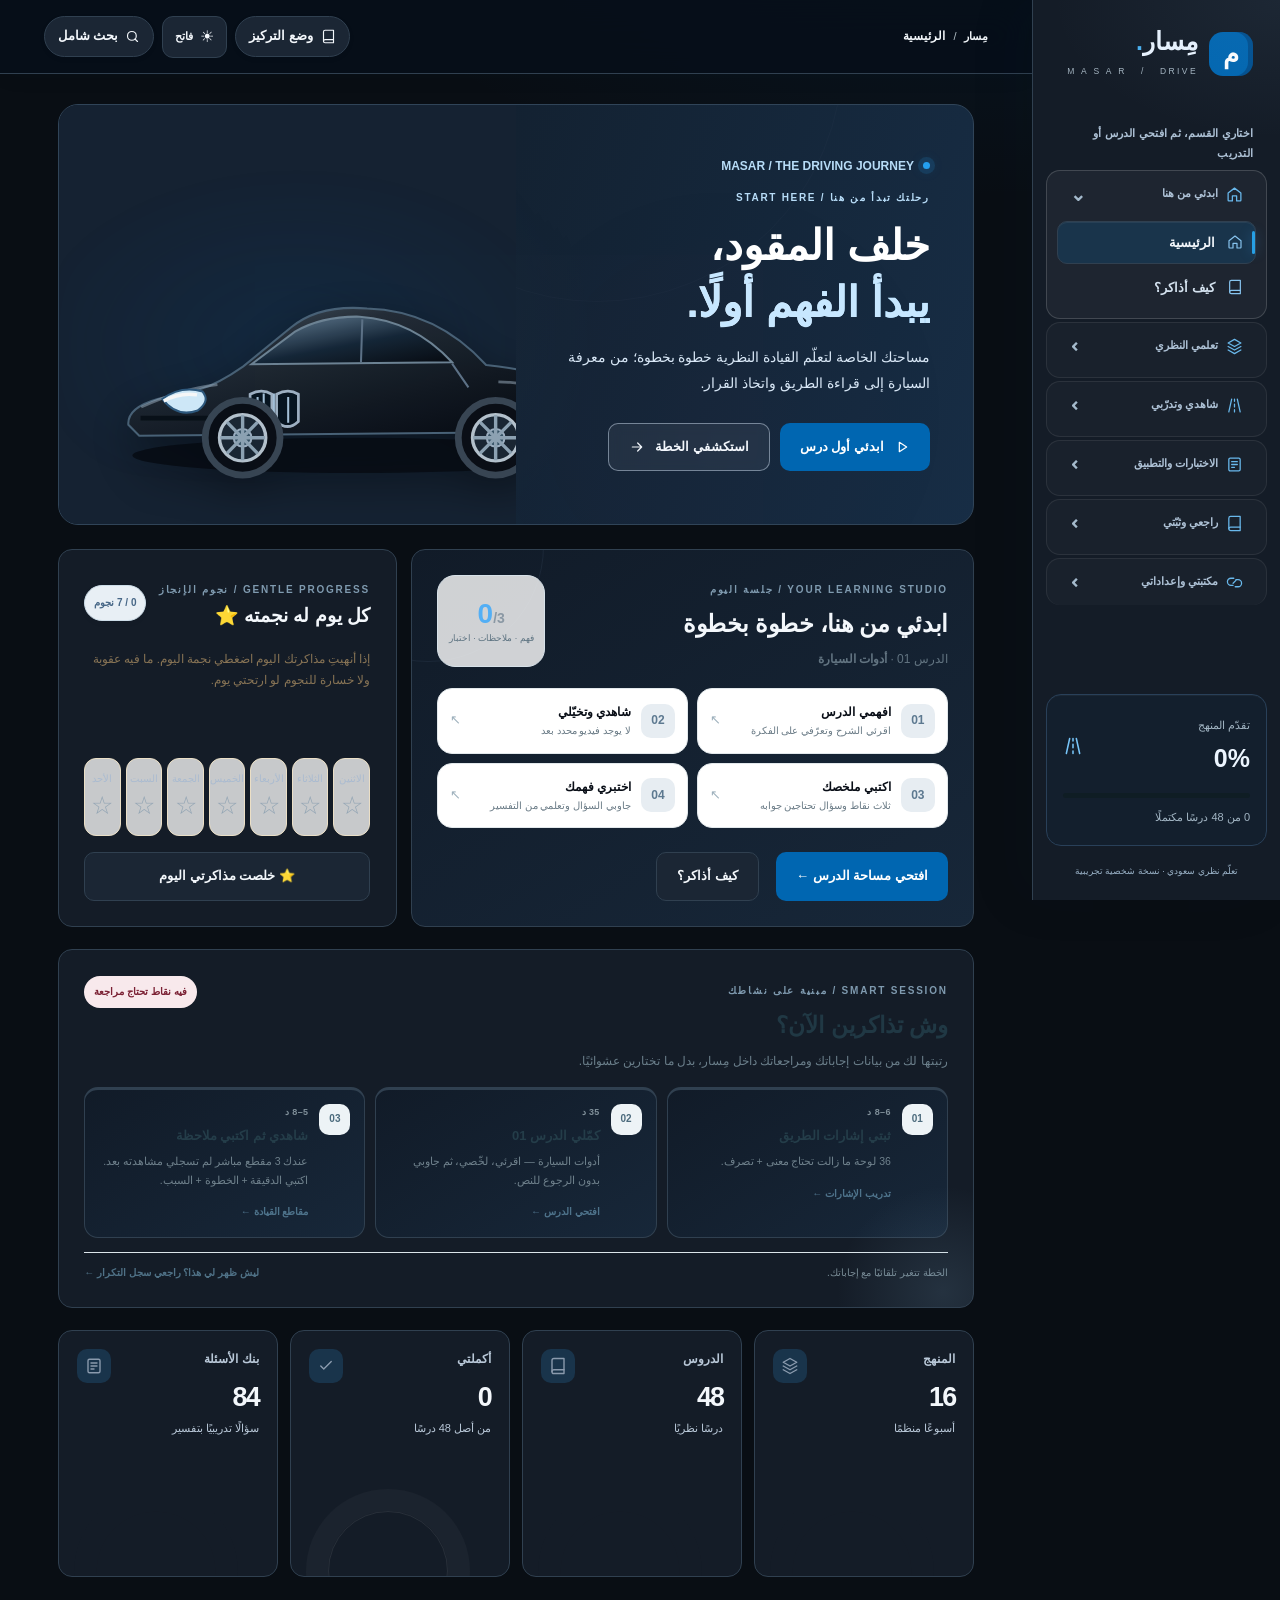
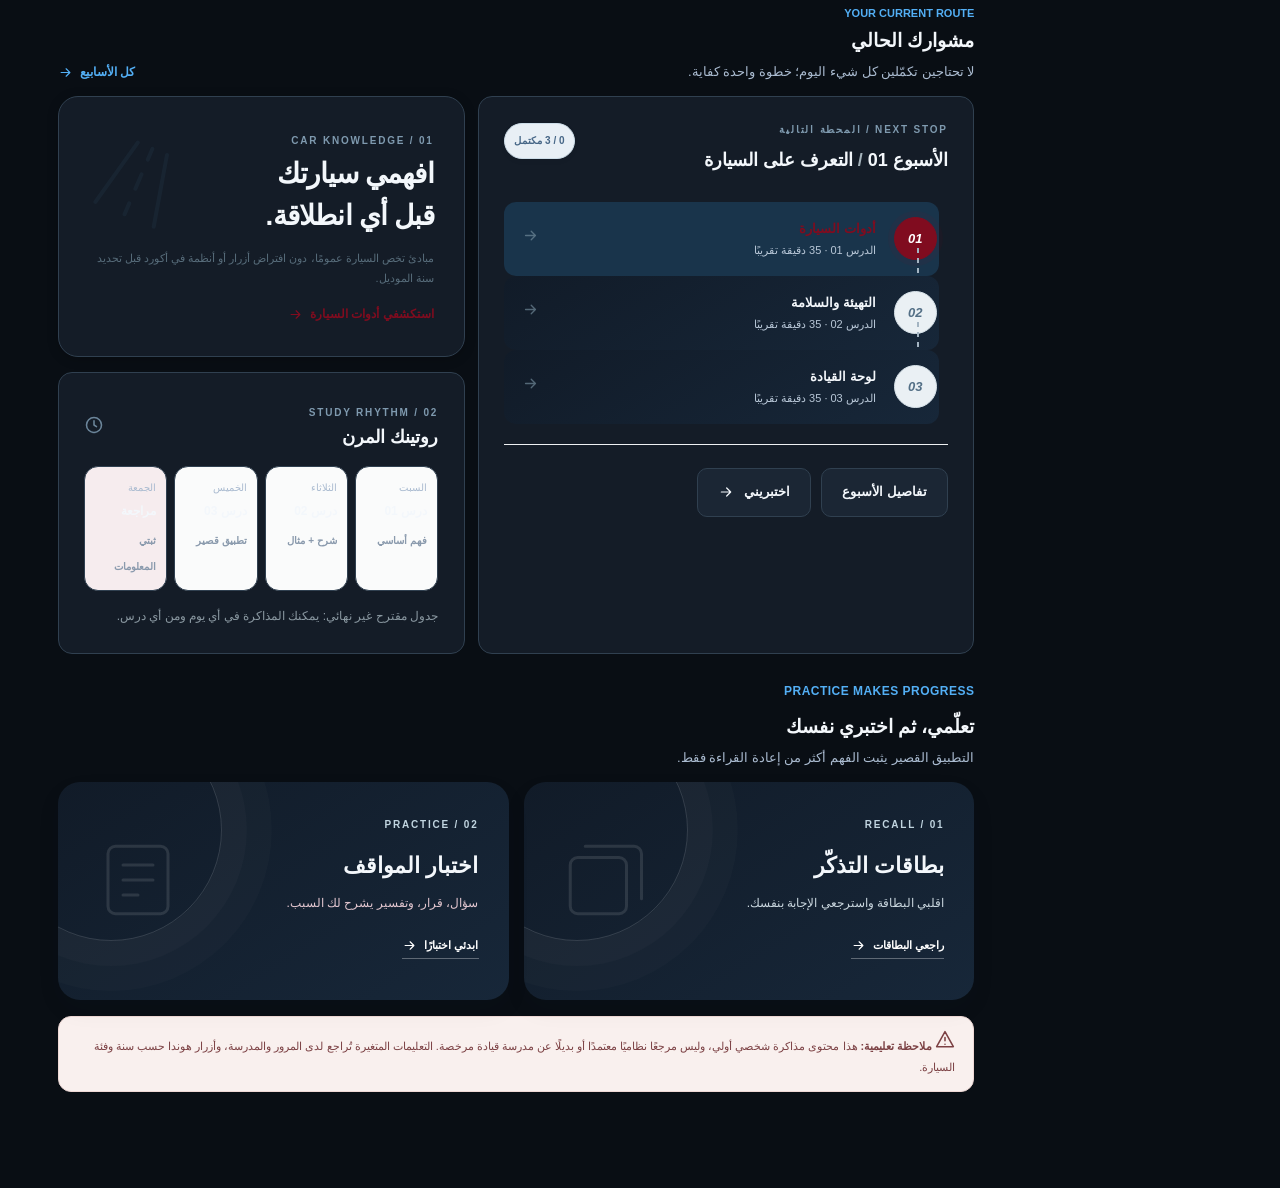
==== commit 18fc58ed: "Recompile website from canonical sources and updated BMW design theme" ====
--- a/index.html
+++ b/index.html
@@ -1852,6 +1852,7 @@
 @media(prefers-reduced-motion:reduce){
  .hero-bmw-scene,.bmw-hero-photo{transition:none!important;animation:none!important}
 }
+
 
 /* MASAR UI coherence pass — Oct 2026: accessible, calm BMW-inspired learning */
 html[data-theme="dark"]{--bmw-bg:#090e14;--bmw-panel:#141c27;--bmw-panel-2:#1b2634;--bmw-border:#304050;--bmw-muted:#b9c8d8;--bmw-accent:#53aff5;--bmw-pill:#19344b;--bmw-text:#f3f7fb;--crimson:#53aff5;--wine:#0066b1;--sky:#53aff5}
@@ -11674,8 +11675,8 @@
  const directVideos=(COURSE.media_resources||[]).filter(x=>x.kind==='youtube_video'&&/^[\w-]{11}$/.test(x.youtube_id||'')),watchedVideos=directVideos.filter(x=>state.videoWatched?.[x.id]).length;
  return `<section class="hero hero-premium" aria-labelledby="hero-title">
   <div class="hero-glow" aria-hidden="true"></div>${carArt()}
-  <div class="hero-copy"><div class="hero-topline"><span class="hero-kicker"><span class="signal-dot"></span> مِسار · تعلّم القيادة</span></div>
-   <div class="eyebrow">ابدئي من هنا</div><h1 id="hero-title">خلف المقود،<br><span>يبدأ الفهم أولًا.</span></h1>
+  <div class="hero-copy"><div class="hero-topline"><span class="hero-kicker"><span class="signal-dot"></span> MASAR / THE DRIVING JOURNEY</span><span class="hero-edition">EDITION 2026 — 01</span></div>
+   <div class="eyebrow">رحلتك تبدأ من هنا / START HERE</div><h1 id="hero-title">خلف المقود،<br><span>يبدأ الفهم أولًا.</span></h1>
    <p>مساحتك الخاصة لتعلّم القيادة النظرية خطوة بخطوة؛ من معرفة السيارة إلى قراءة الطريق واتخاذ القرار.</p>${resume?`<p class="resume-location" aria-live="polite">آخر مكان حفظتيه: الدرس ${p2(resume.order)} · ${ESC(resume.title)}</p>`:''}
    <div class="hero-actions"><a class="btn btn-primary" href="#/lesson/${n.order}">${icon('play')} ${resume?'ارجعي لآخر درس':done?'واصلي التعلم':'ابدئي أول درس'}</a>${resume&&next.order!==resume.order?`<a class="btn btn-ghost" href="#/lesson/${next.order}">الدرس التالي غير المكتمل ${icon('arrow')}</a>`:`<a class="btn btn-ghost" href="#/weeks">استكشفي الخطة ${icon('arrow')}</a>`}</div>
    <div class="hero-status-strip" aria-label="ملخص سريع للتعلم"><span><b>W${p2(week)}</b><small>الأسبوع الحالي</small></span><span class="${due?'needs-attention':''}"><b>${due}</b><small>مراجعة مستحقة</small></span><span><b>${masteredSigns}</b><small>إشارة مثبّتة</small></span><span><b>${watchedVideos}/${directVideos.length}</b><small>مقاطع شوهدت</small></span></div>
@@ -11684,7 +11685,7 @@
  <div class="study-command-grid">${studyRoute(n)}${studyStars()}</div>
  ${adaptiveStudyPlan(n)}
  <div class="stats stats-bento">${stat('المنهج','16','أسبوعًا منظمًا','layers','weeks')}${stat('الدروس','48','درسًا نظريًا','book','lessons')}${stat('أكملتي',done,'من أصل 48 درسًا','check','completed')}${stat('بنك الأسئلة',questions.length+(COURSE.review_questions||[]).length,'سؤالًا تدريبيًا بتفسير','quiz','questions')}</div>
- <div class="section-head home-section-head"><div><div class="eyebrow">متابعة التعلّم</div><h2>مشوارك الحالي</h2><p>لا تحتاجين تكمّلين كل شيء اليوم؛ خطوة واحدة كفاية.</p></div><a href="#/weeks">كل الأسابيع ${icon('arrow')}</a></div>
+ <div class="section-head home-section-head"><div><div class="eyebrow">YOUR CURRENT ROUTE</div><h2>مشوارك الحالي</h2><p>لا تحتاجين تكمّلين كل شيء اليوم؛ خطوة واحدة كفاية.</p></div><a href="#/weeks">كل الأسابيع ${icon('arrow')}</a></div>
  <div class="dashboard-grid bento-stage"><section class="card journey-panel"><div class="card-top"><div><div class="bento-overline">NEXT STOP / المحطة التالية</div><h3>الأسبوع ${p2(week)} <span class="muted-separator">/</span> ${ESC(weeks[week-1]?.title||'المرحلة الحالية')}</h3></div><span class="chip blue tiny">${weeklyDone(week)} / 3 مكتمل</span></div>
  <div class="route-line">${lessons.filter(l=>l.week===week).map((l,i)=>`<a href="#/lesson/${l.order}" class="route-stop ${isDone(l.order)?'complete':''} ${n.order===l.order?'current':''}"><span class="route-indicator"><i>${isDone(l.order)?icon('check'):p2(l.order)}</i></span><span class="route-text"><b>${ESC(l.title)}</b><small>الدرس ${p2(l.order)} · ${l.estimated_minutes} دقيقة تقريبًا</small></span><span class="route-go">${icon('arrow')}</span></a>`).join('')}</div>
  <div class="journey-footer"><a href="#/week/${week}" class="btn btn-muted">تفاصيل الأسبوع</a><a href="#/quiz" class="btn btn-outline">اختبريني ${icon('arrow')}</a></div></section>
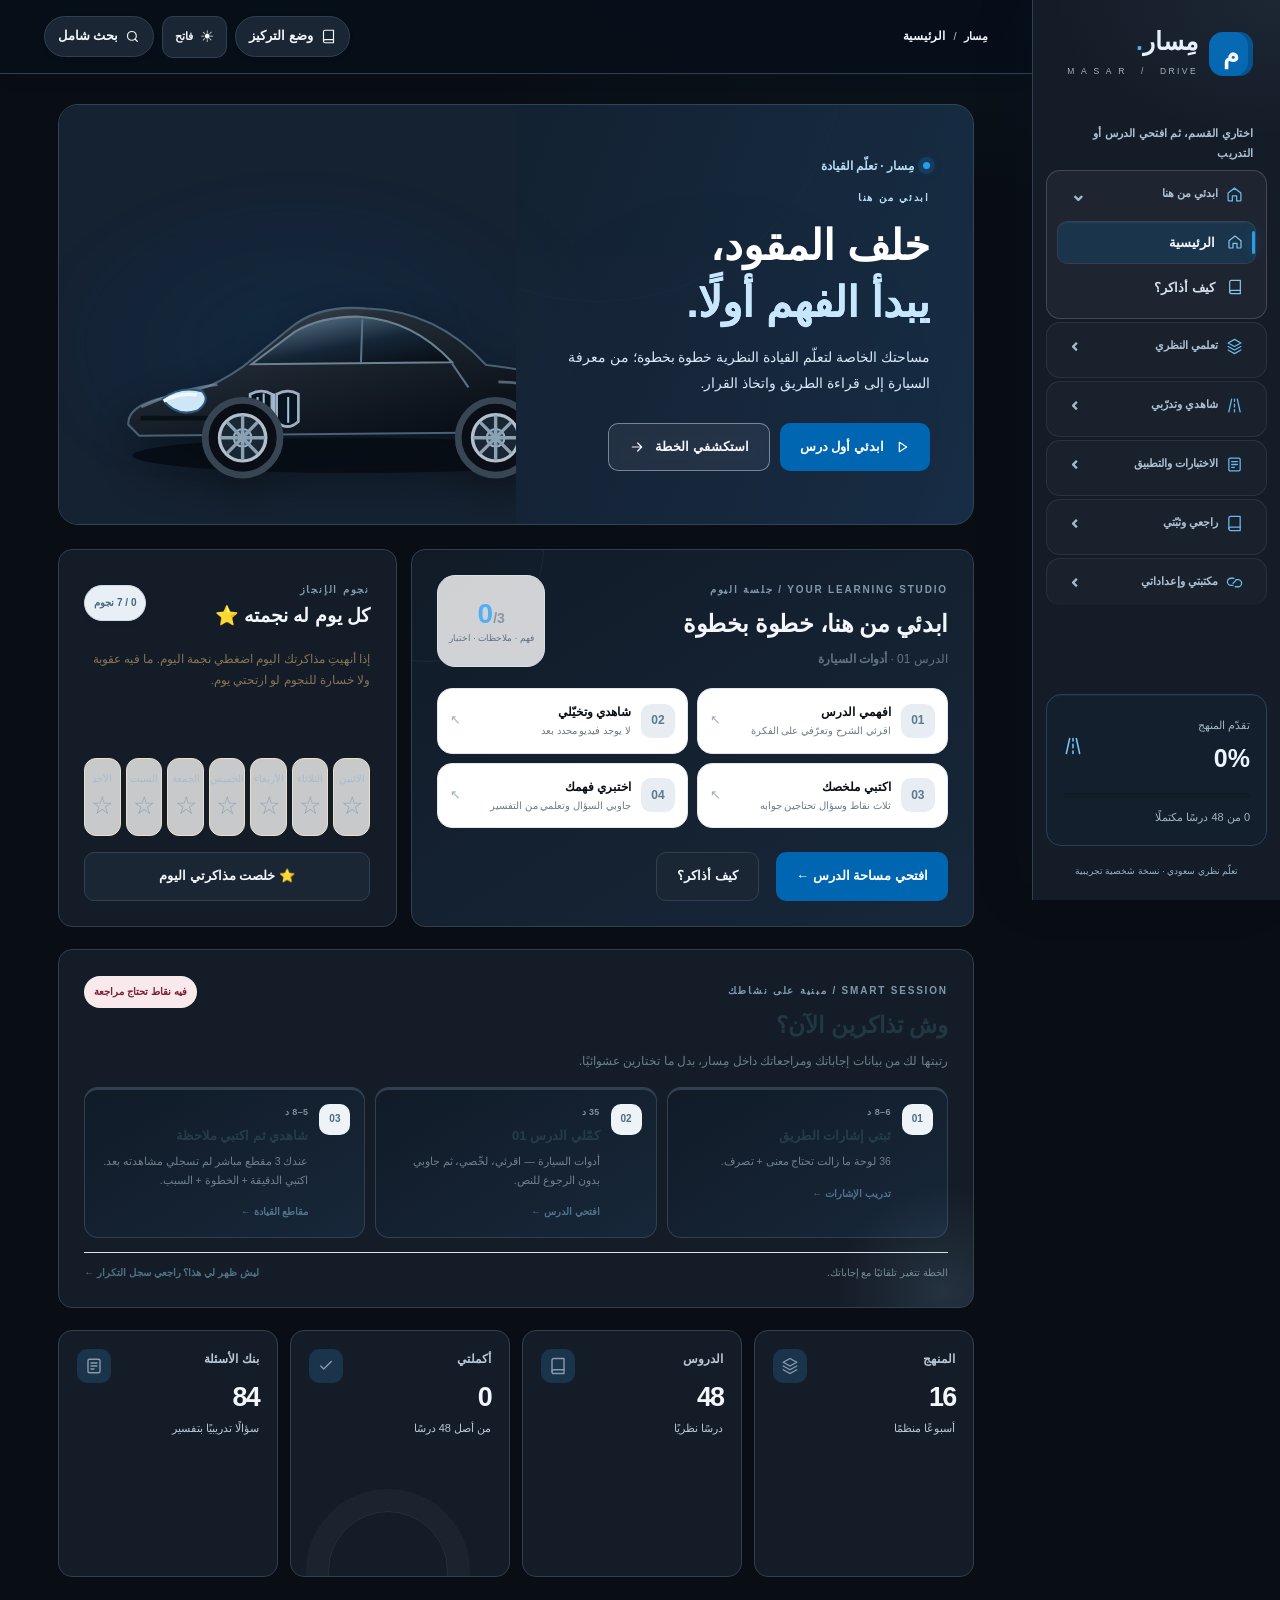
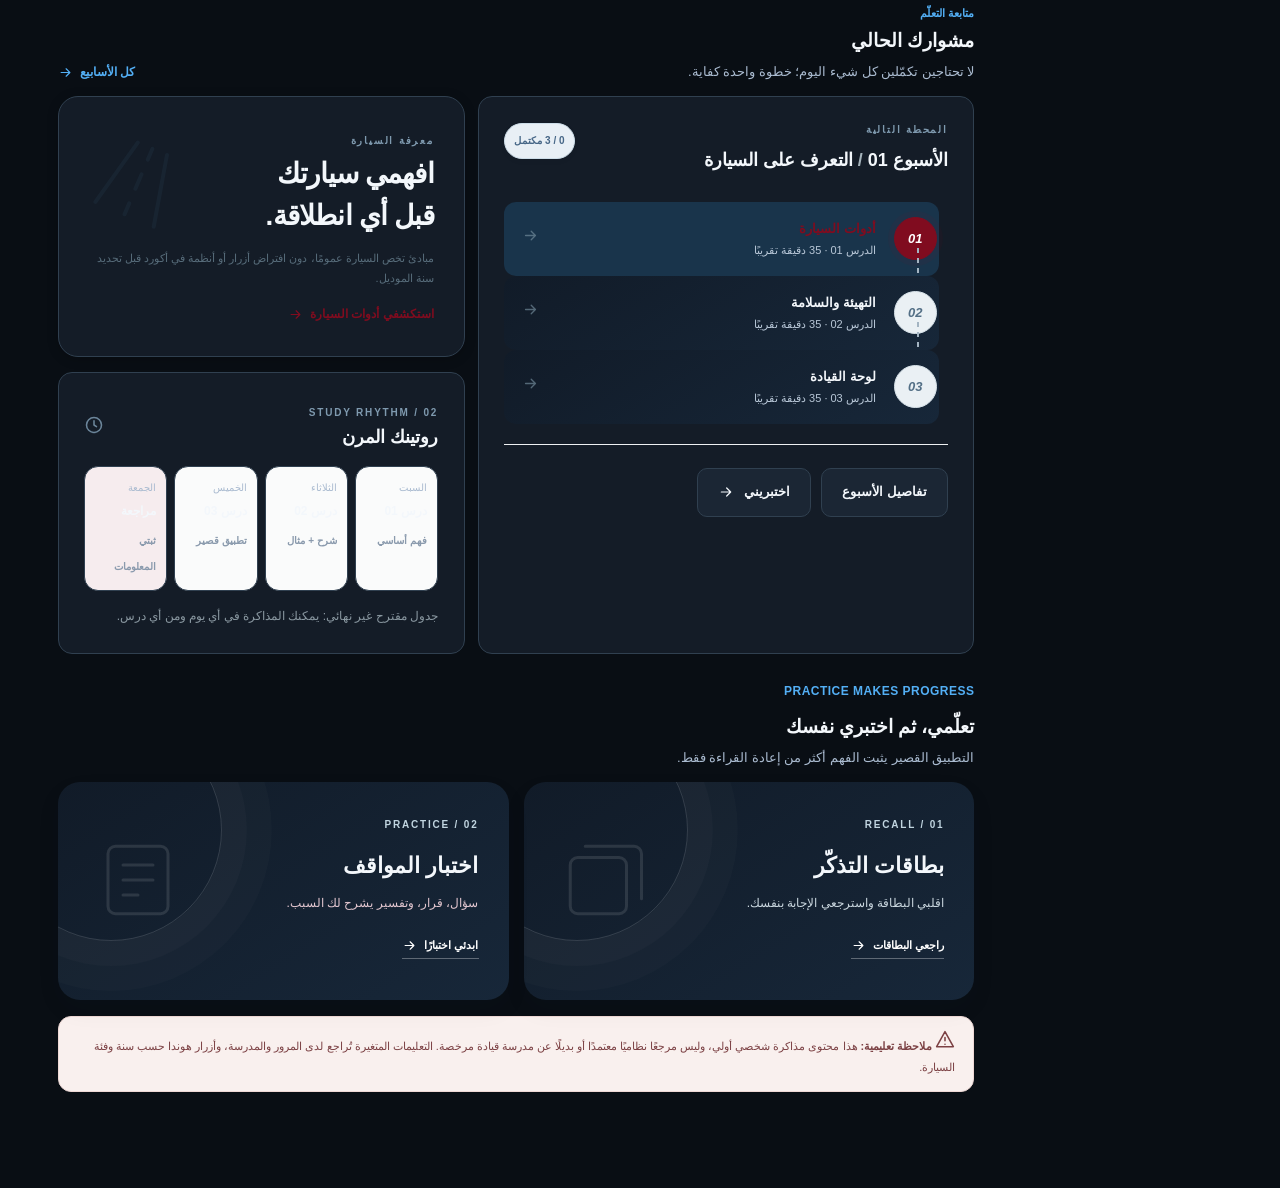
==== commit 6a20d3f0: "Regenerate compiled Masar site with source-level UX refinements and light-theme fixes" ====
--- a/index.html
+++ b/index.html
@@ -1969,6 +1969,20 @@
  .hero-premium .hero-actions{width:100%}
  .hero-premium .hero-actions .btn{max-width:100%}
 }
+
+
+/* BMW navigation polish — no ornamental frames or competing strokes */
+.sidebar.sidebar-premium .sidebar-nav-group{
+ background:transparent!important;border:0!important;border-bottom:1px solid var(--bmw-border)!important;
+ box-shadow:none!important;border-radius:0!important;padding:0 0 8px!important;margin-bottom:8px!important
+}
+.sidebar.sidebar-premium .sidebar-group-title{background:transparent!important;border:0!important;box-shadow:none!important;padding-inline:10px!important;letter-spacing:0!important}
+.sidebar.sidebar-premium .sidebar-group-links a{box-shadow:none!important;border-radius:9px!important}
+.sidebar.sidebar-premium .sidebar-group-links a:not(.active){border-color:transparent!important}
+.sidebar.sidebar-premium .sidebar-group-links a.active{font-weight:800!important}
+html[data-theme="light"] .sidebar.sidebar-premium .sidebar-nav-group{border-bottom-color:#e1eaf2!important}
+html[data-theme="dark"] .sidebar.sidebar-premium .sidebar-nav-group{border-bottom-color:#2b3d50!important}
+.hero-premium .hero-topline .hero-kicker{letter-spacing:0!important}
 </style></head><body>
 <a href="#main" class="skip">تخطي إلى المحتوى</a>
 <div class="app" id="app"><noscript>هذا الموقع يحتاج تفعيل JavaScript لعرض الدروس والاختبارات.</noscript></div>
@@ -11627,7 +11641,7 @@
 function studyStars(){
  const today=new Date(),dates=state.studyStars||{};
  const days=Array.from({length:7},(_,i)=>{const d=new Date(today);d.setDate(today.getDate()-(6-i));const key=[d.getFullYear(),String(d.getMonth()+1).padStart(2,'0'),String(d.getDate()).padStart(2,'0')].join('-');return {day:d.toLocaleDateString('ar-SA',{weekday:'short'}),date:key,earned:!!dates[key],today:i===6}});
- return '<section class="card study-stars"><div class="card-top"><div><span class="bento-overline">GENTLE PROGRESS / نجوم الإنجاز</span><h3>كل يوم له نجمته ⭐</h3></div><span class="chip tiny blue">'+days.filter(x=>x.earned).length+' / 7 نجوم</span></div><p>إذا أنهيتِ مذاكرتك اليوم اضغطي نجمة اليوم. ما فيه عقوبة ولا خسارة للنجوم لو ارتحتي يوم.</p><div class="study-star-days">'+days.map(x=>'<div class="study-star-day '+(x.earned?'earned':'')+'"><small>'+ESC(x.day)+'</small><span aria-label="'+(x.earned?'نجمة مكتسبة':'لم تُسجل نجمة')+'">'+(x.earned?'★':'☆')+'</span></div>').join('')+'</div><button class="btn btn-outline" type="button" data-action="study-star">'+(days[6].earned?'إلغاء نجمة اليوم':'⭐ خلصت مذاكرتي اليوم')+'</button></section>';
+ return '<section class="card study-stars"><div class="card-top"><div><span class="bento-overline">نجوم الإنجاز</span><h3>كل يوم له نجمته ⭐</h3></div><span class="chip tiny blue">'+days.filter(x=>x.earned).length+' / 7 نجوم</span></div><p>إذا أنهيتِ مذاكرتك اليوم اضغطي نجمة اليوم. ما فيه عقوبة ولا خسارة للنجوم لو ارتحتي يوم.</p><div class="study-star-days">'+days.map(x=>'<div class="study-star-day '+(x.earned?'earned':'')+'"><small>'+ESC(x.day)+'</small><span aria-label="'+(x.earned?'نجمة مكتسبة':'لم تُسجل نجمة')+'">'+(x.earned?'★':'☆')+'</span></div>').join('')+'</div><button class="btn btn-outline" type="button" data-action="study-star">'+(days[6].earned?'إلغاء نجمة اليوم':'⭐ خلصت مذاكرتي اليوم')+'</button></section>';
 }
 function studyRoute(lesson){
  const video=(COURSE.media_resources||[]).find(x=>x.kind==='youtube_video'&&(x.lesson_ids||[]).includes(lesson.id));
@@ -11675,8 +11689,8 @@
  const directVideos=(COURSE.media_resources||[]).filter(x=>x.kind==='youtube_video'&&/^[\w-]{11}$/.test(x.youtube_id||'')),watchedVideos=directVideos.filter(x=>state.videoWatched?.[x.id]).length;
  return `<section class="hero hero-premium" aria-labelledby="hero-title">
   <div class="hero-glow" aria-hidden="true"></div>${carArt()}
-  <div class="hero-copy"><div class="hero-topline"><span class="hero-kicker"><span class="signal-dot"></span> MASAR / THE DRIVING JOURNEY</span><span class="hero-edition">EDITION 2026 — 01</span></div>
-   <div class="eyebrow">رحلتك تبدأ من هنا / START HERE</div><h1 id="hero-title">خلف المقود،<br><span>يبدأ الفهم أولًا.</span></h1>
+  <div class="hero-copy"><div class="hero-topline"><span class="hero-kicker"><span class="signal-dot"></span> مِسار · تعلّم القيادة</span></div>
+   <div class="eyebrow">ابدئي من هنا</div><h1 id="hero-title">خلف المقود،<br><span>يبدأ الفهم أولًا.</span></h1>
    <p>مساحتك الخاصة لتعلّم القيادة النظرية خطوة بخطوة؛ من معرفة السيارة إلى قراءة الطريق واتخاذ القرار.</p>${resume?`<p class="resume-location" aria-live="polite">آخر مكان حفظتيه: الدرس ${p2(resume.order)} · ${ESC(resume.title)}</p>`:''}
    <div class="hero-actions"><a class="btn btn-primary" href="#/lesson/${n.order}">${icon('play')} ${resume?'ارجعي لآخر درس':done?'واصلي التعلم':'ابدئي أول درس'}</a>${resume&&next.order!==resume.order?`<a class="btn btn-ghost" href="#/lesson/${next.order}">الدرس التالي غير المكتمل ${icon('arrow')}</a>`:`<a class="btn btn-ghost" href="#/weeks">استكشفي الخطة ${icon('arrow')}</a>`}</div>
    <div class="hero-status-strip" aria-label="ملخص سريع للتعلم"><span><b>W${p2(week)}</b><small>الأسبوع الحالي</small></span><span class="${due?'needs-attention':''}"><b>${due}</b><small>مراجعة مستحقة</small></span><span><b>${masteredSigns}</b><small>إشارة مثبّتة</small></span><span><b>${watchedVideos}/${directVideos.length}</b><small>مقاطع شوهدت</small></span></div>
@@ -11685,11 +11699,11 @@
  <div class="study-command-grid">${studyRoute(n)}${studyStars()}</div>
  ${adaptiveStudyPlan(n)}
  <div class="stats stats-bento">${stat('المنهج','16','أسبوعًا منظمًا','layers','weeks')}${stat('الدروس','48','درسًا نظريًا','book','lessons')}${stat('أكملتي',done,'من أصل 48 درسًا','check','completed')}${stat('بنك الأسئلة',questions.length+(COURSE.review_questions||[]).length,'سؤالًا تدريبيًا بتفسير','quiz','questions')}</div>
- <div class="section-head home-section-head"><div><div class="eyebrow">YOUR CURRENT ROUTE</div><h2>مشوارك الحالي</h2><p>لا تحتاجين تكمّلين كل شيء اليوم؛ خطوة واحدة كفاية.</p></div><a href="#/weeks">كل الأسابيع ${icon('arrow')}</a></div>
- <div class="dashboard-grid bento-stage"><section class="card journey-panel"><div class="card-top"><div><div class="bento-overline">NEXT STOP / المحطة التالية</div><h3>الأسبوع ${p2(week)} <span class="muted-separator">/</span> ${ESC(weeks[week-1]?.title||'المرحلة الحالية')}</h3></div><span class="chip blue tiny">${weeklyDone(week)} / 3 مكتمل</span></div>
+ <div class="section-head home-section-head"><div><div class="eyebrow">متابعة التعلّم</div><h2>مشوارك الحالي</h2><p>لا تحتاجين تكمّلين كل شيء اليوم؛ خطوة واحدة كفاية.</p></div><a href="#/weeks">كل الأسابيع ${icon('arrow')}</a></div>
+ <div class="dashboard-grid bento-stage"><section class="card journey-panel"><div class="card-top"><div><div class="bento-overline">المحطة التالية</div><h3>الأسبوع ${p2(week)} <span class="muted-separator">/</span> ${ESC(weeks[week-1]?.title||'المرحلة الحالية')}</h3></div><span class="chip blue tiny">${weeklyDone(week)} / 3 مكتمل</span></div>
  <div class="route-line">${lessons.filter(l=>l.week===week).map((l,i)=>`<a href="#/lesson/${l.order}" class="route-stop ${isDone(l.order)?'complete':''} ${n.order===l.order?'current':''}"><span class="route-indicator"><i>${isDone(l.order)?icon('check'):p2(l.order)}</i></span><span class="route-text"><b>${ESC(l.title)}</b><small>الدرس ${p2(l.order)} · ${l.estimated_minutes} دقيقة تقريبًا</small></span><span class="route-go">${icon('arrow')}</span></a>`).join('')}</div>
  <div class="journey-footer"><a href="#/week/${week}" class="btn btn-muted">تفاصيل الأسبوع</a><a href="#/quiz" class="btn btn-outline">اختبريني ${icon('arrow')}</a></div></section>
- <div class="bento-side"><section class="callout card-premium-interactive"><span class="bento-overline">CAR KNOWLEDGE / 01</span><div class="callout-illustration" aria-hidden="true">${icon('road')}<span class="callout-track"></span></div><h3>افهمي سيارتك<br>قبل أي انطلاقة.</h3><p>مبادئ تخص السيارة عمومًا، دون افتراض أزرار أو أنظمة في أكورد قبل تحديد سنة الموديل.</p><a href="#/lesson/1">استكشفي أدوات السيارة ${icon('arrow')}</a></section>
+ <div class="bento-side"><section class="callout card-premium-interactive"><span class="bento-overline">معرفة السيارة</span><div class="callout-illustration" aria-hidden="true">${icon('road')}<span class="callout-track"></span></div><h3>افهمي سيارتك<br>قبل أي انطلاقة.</h3><p>مبادئ تخص السيارة عمومًا، دون افتراض أزرار أو أنظمة في أكورد قبل تحديد سنة الموديل.</p><a href="#/lesson/1">استكشفي أدوات السيارة ${icon('arrow')}</a></section>
  <section class="card schedule-card"><div class="card-top"><div><span class="bento-overline">STUDY RHYTHM / 02</span><h3>روتينك المرن</h3></div>${icon('clock')}</div>${schedule()}</section></div></div>
  <div class="section-head"><div><div class="eyebrow">PRACTICE MAKES PROGRESS</div><h2>تعلّمي، ثم اختبري نفسك</h2><p>التطبيق القصير يثبت الفهم أكثر من إعادة القراءة فقط.</p></div></div>
  <div class="action-bento"><a href="#/cards" class="action-tile action-tile-blue"><div class="action-visual">${icon('cards')}</div><span class="bento-overline">RECALL / 01</span><h3>بطاقات التذكّر</h3><p>اقلبي البطاقة واسترجعي الإجابة بنفسك.</p><span class="action-link">راجعي البطاقات ${icon('arrow')}</span></a><a href="#/quiz" class="action-tile action-tile-wine"><div class="action-visual">${icon('quiz')}</div><span class="bento-overline">PRACTICE / 02</span><h3>اختبار المواقف</h3><p>سؤال، قرار، وتفسير يشرح لك السبب.</p><span class="action-link">ابدئي اختبارًا ${icon('arrow')}</span></a></div>${footerNote()}`
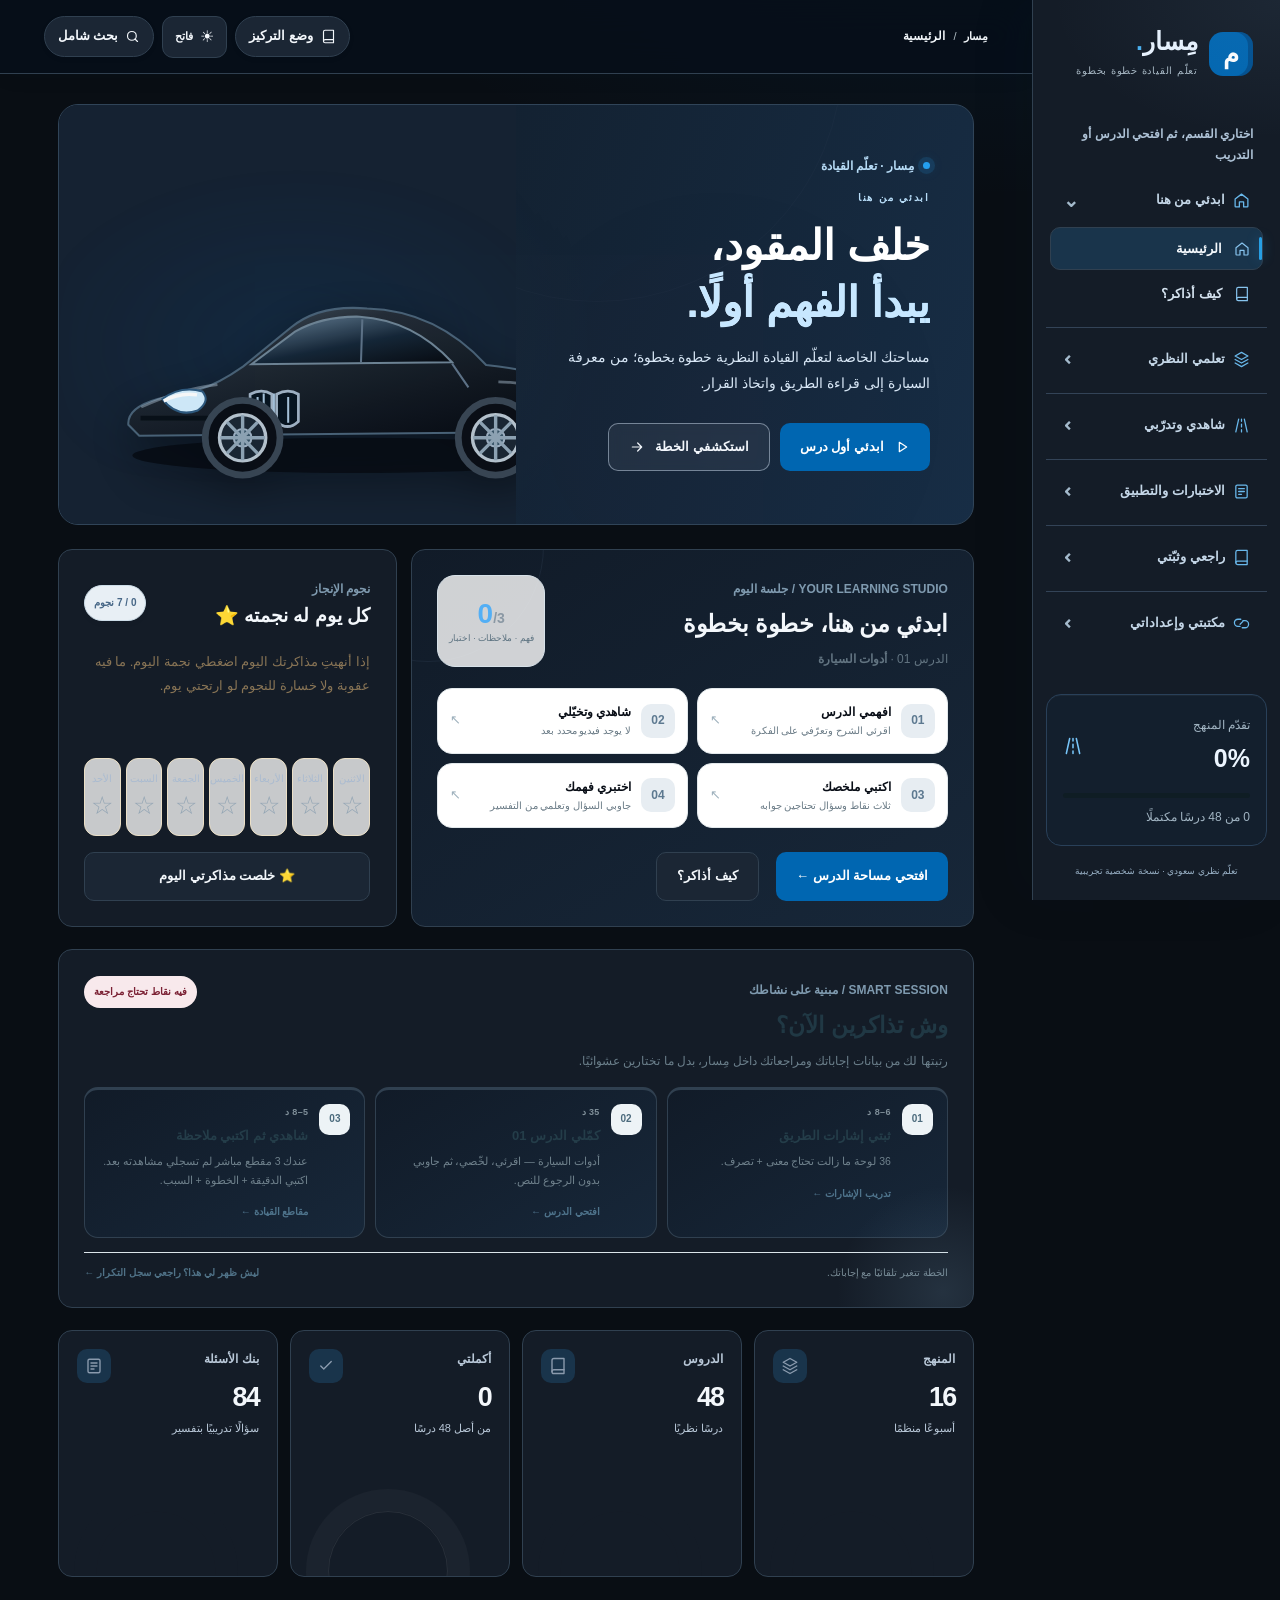
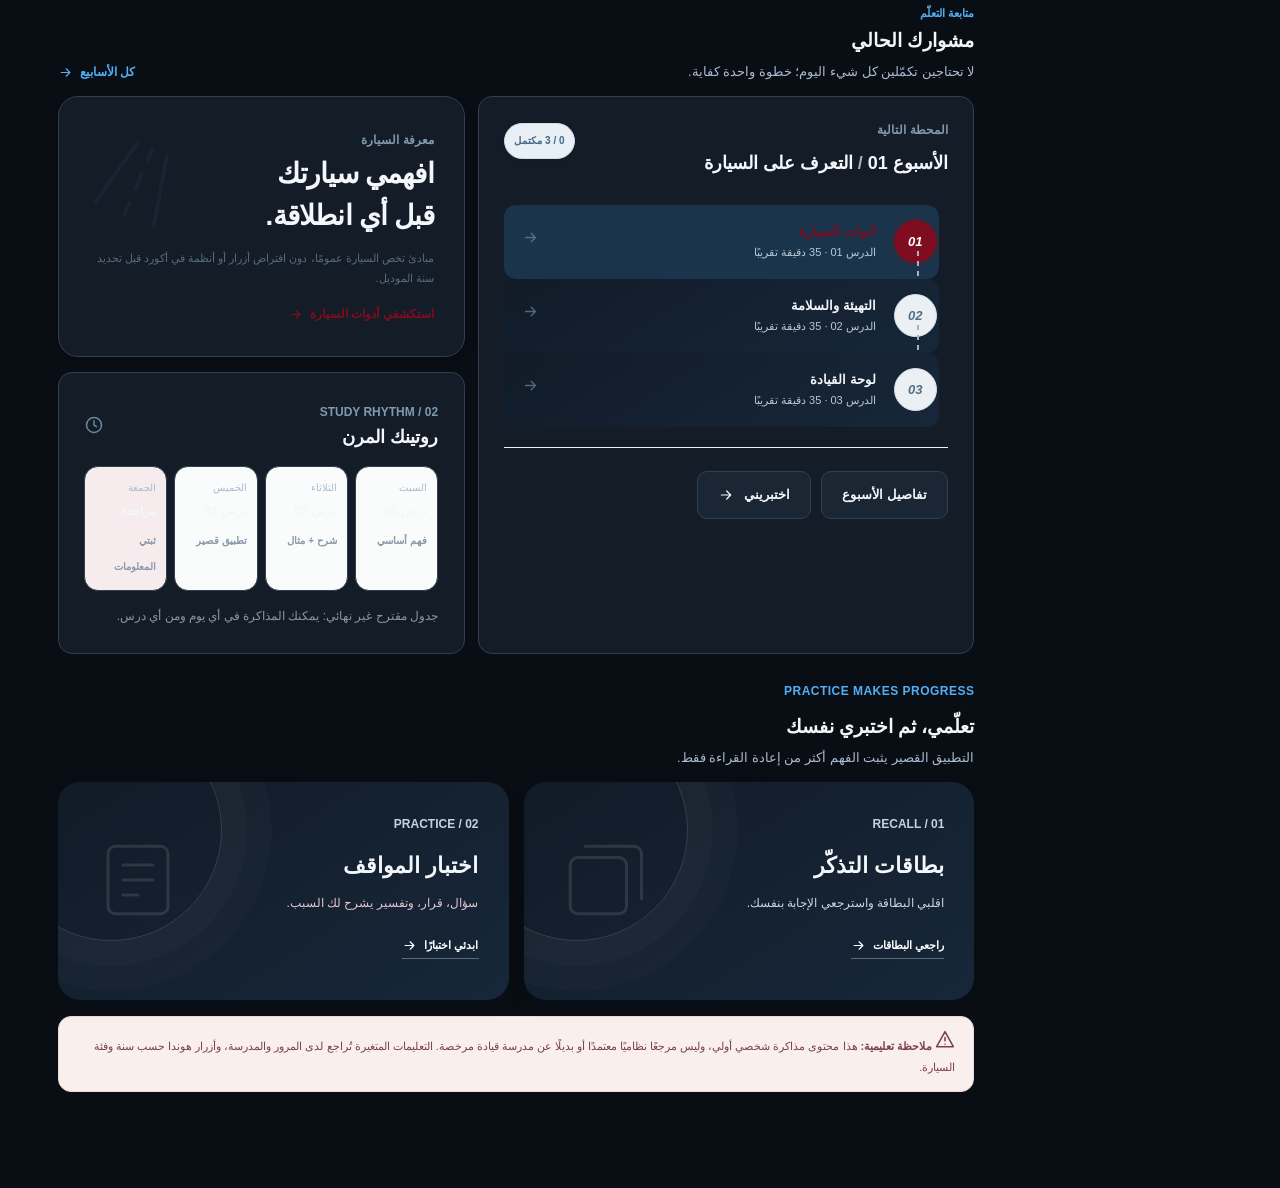
==== commit 1f887ed0: "Compile corrected Light Mode design and Arabic learning UI from canonical sources" ====
--- a/index.html
+++ b/index.html
@@ -1983,6 +1983,72 @@
 html[data-theme="light"] .sidebar.sidebar-premium .sidebar-nav-group{border-bottom-color:#e1eaf2!important}
 html[data-theme="dark"] .sidebar.sidebar-premium .sidebar-nav-group{border-bottom-color:#2b3d50!important}
 .hero-premium .hero-topline .hero-kicker{letter-spacing:0!important}
+
+
+/* Display the matte-black BMW more clearly than the former dark wheel close-up.
+   Photo: Martin Katler / Unsplash, BMW M4 showroom (Djarq-Jgs2c). */
+.hero-bmw-scene .bmw-hero-photo{object-position:50% 49%;filter:brightness(1.02) saturate(.82) contrast(1.02)!important}
+html[data-theme="light"] .hero-bmw-scene .bmw-hero-photo{filter:brightness(1.08) saturate(.83) contrast(.99)!important}
+@media(max-width:900px){
+ .hero-bmw-scene .bmw-hero-photo{object-position:50% 49%;filter:brightness(1.04) saturate(.84) contrast(1.02)!important}
+}
+
+
+/* MASAR final light-mode readability and editorial hierarchy, 2026-10-14 */
+.sidebar .sidebar-nav-group,
+.sidebar .sidebar-nav-group[open]{
+  background:transparent!important;
+  border:0!important;
+  border-bottom:1px solid var(--bmw-border)!important;
+  border-radius:0!important;
+  padding:0 0 11px!important;
+  margin:0 0 9px!important;
+  box-shadow:none!important;
+}
+.sidebar .sidebar-nav-group:last-child{border-bottom:0!important}
+.sidebar .sidebar-group-title,
+.sidebar .sidebar-nav-group[open]>.sidebar-group-title{
+  background:transparent!important;border:0!important;box-shadow:none!important;
+  color:var(--bmw-muted)!important;font-size:13px!important;letter-spacing:0!important;
+  font-weight:750;min-height:38px;padding:7px 10px!important;line-height:1.5
+}
+.sidebar .sidebar-group-links a{font-size:13px!important;min-height:43px;box-shadow:none!important}
+.sidebar .side-label{font-size:12px!important;letter-spacing:0!important;line-height:1.7;margin-bottom:16px}
+.sidebar .logo small{letter-spacing:.08em;font-size:10px}
+.sidebar .mini-progress small{font-size:12px!important;line-height:1.7}
+html[data-theme="light"] .sidebar .sidebar-nav-group{border-bottom-color:#dde6ee!important}
+html[data-theme="light"] .sidebar .sidebar-group-title,
+html[data-theme="light"] .sidebar .sidebar-nav-group[open]>.sidebar-group-title{color:#435b70!important}
+html[data-theme="dark"] .sidebar .sidebar-group-title,
+html[data-theme="dark"] .sidebar .sidebar-nav-group[open]>.sidebar-group-title{color:#c4d6e7!important}
+html[data-theme="dark"] .sidebar .sidebar-nav-group{border-bottom-color:#334357!important}
+.masar-library-cover>strong{
+ color:#f4faff!important;-webkit-text-fill-color:#f4faff!important;
+ text-shadow:0 1px 6px rgba(4,20,35,.4)!important;
+ font-size:clamp(17px,1.5vw,20px)!important;line-height:1.65
+}
+.masar-library-cover>span,.masar-library-cover>small{
+ color:#e4f3ff!important;-webkit-text-fill-color:#e4f3ff!important;
+}
+html[data-theme="light"] .masar-library-cover>strong{color:#f4faff!important;-webkit-text-fill-color:#f4faff!important}
+html[data-theme="light"] .masar-library-cover{border-color:#2774a8!important;border-inline-start-color:#005892!important}
+.lesson-body :is(p,li),.source-chapter :is(p,li),
+.hub-source>p,.hub-question>p,.hub-guide-step>p{
+ font-size:14px!important;line-height:1.95!important
+}
+:where(.source-summary-lesson p,.source-library-summary span,.source-inline-info,.hub-filename,.lesson-main small){
+ font-size:12px;line-height:1.8
+}
+:where(.section-head p,.sub,.card>p,.week-card p){font-size:13px!important;line-height:1.85}
+:where(.stat-label,.bento-overline,.source-role span){font-size:12px!important;letter-spacing:0!important}
+.study-command-grid{align-items:start}
+html[data-theme="light"] .sidebar .sidebar-group-links a.active{color:#004876!important}
+html[data-theme="light"] .sidebar .logo strong{color:#17354b!important}
+html[data-theme="light"] .topbar .theme-toggle:hover{background:#e9f4fb!important}
+@media(max-width:900px){
+ .sidebar .sidebar-group-title{min-height:44px!important}
+ .lesson-body :is(p,li),.source-chapter :is(p,li){font-size:14px!important}
+}
 </style></head><body>
 <a href="#main" class="skip">تخطي إلى المحتوى</a>
 <div class="app" id="app"><noscript>هذا الموقع يحتاج تفعيل JavaScript لعرض الدروس والاختبارات.</noscript></div>
@@ -9976,11 +10042,11 @@
  var mappedCount=(course.lesson_reading_map||[]).filter(function(row){return (row.resources||[]).length}).length;
  var cards=filteredFiles.map(function(item,i){
   var isBook=!!item.pages,prev=i?!!filteredFiles[i-1].pages:null,header=i===0||prev!==isBook?'<h2 class="hub-library-subtitle">'+(isBook?'الكتب ومراجع القيادة · '+(course.personal_documents||[]).length:'الصور والملصقات المرجعية · '+(course.uploaded_image_index||[]).length)+'</h2>':'';
-  return header+'<article class="hub-source card"><div class="flexline"><div><span class="bento-overline">'+(item.pages?E(item.pages)+' صفحة · ':'مرجع بصري · ')+'مستخدم داخل المنهج</span><h3>'+E(item.title)+'</h3></div><span class="chip success">'+(isBook?'فهرس وشرح · دون ملف أصلي':'معاينة تعليمية توضيحية')+'</span></div>'+(isBook?'<div class="masar-library-cover" role="img" aria-label="غلاف رمزي مصمم في مِسار، وليس صورة الغلاف الأصلي"><span>MASAR / REFERENCE ARCHIVE</span><strong>'+E(item.title)+'</strong><small>غلاف توضيحي · '+E(item.pages)+' صفحة</small></div>':sourceVisualPreview(item))+'<p>'+E(item.scope||item.note||'مرجع للتعلم والمقارنة')+'</p>'+studySourceDetails(course,item)+'<p class="hub-filename">اسم الملف المرجعي: '+E(item.filename)+'</p><div class="source-inline-preview" data-source-preview="'+E(item.id)+'" aria-live="polite"></div><label class="hub-source-note">ملاحظاتي على المرجع<textarea data-source-note="'+E(item.id)+'" placeholder="وش فهمت؟ وش أحتاج أراجع؟">'+E((state.sourceNotes||{})[item.id]||'')+'</textarea></label></article>';
+  return header+'<article class="hub-source card"><div class="flexline"><div><span class="bento-overline">'+(item.pages?E(item.pages)+' صفحة · ':'مرجع بصري · ')+'مستخدم داخل المنهج</span><h3>'+E(item.title)+'</h3></div><span class="chip success">'+(isBook?'فهرس وشرح · دون ملف أصلي':'معاينة تعليمية توضيحية')+'</span></div>'+(isBook?'<div class="masar-library-cover" role="img" aria-label="غلاف رمزي مصمم في مِسار، وليس صورة الغلاف الأصلي"><span>مِسار / مكتبة المراجع</span><strong>'+E(item.title)+'</strong><small>غلاف توضيحي · '+E(item.pages)+' صفحة</small></div>':sourceVisualPreview(item))+'<p>'+E(item.scope||item.note||'مرجع للتعلم والمقارنة')+'</p>'+studySourceDetails(course,item)+'<p class="hub-filename">اسم الملف المرجعي: '+E(item.filename)+'</p><div class="source-inline-preview" data-source-preview="'+E(item.id)+'" aria-live="polite"></div><label class="hub-source-note">ملاحظاتي على المرجع<textarea data-source-note="'+E(item.id)+'" placeholder="وش فهمت؟ وش أحتاج أراجع؟">'+E((state.sourceNotes||{})[item.id]||'')+'</textarea></label></article>';
  }).join('');
  var urls=byKind.map(function(x){return '<div class="hub-online-source"><div><strong>'+E(x.title)+'</strong><small>'+E(x.note)+'</small></div><a href="'+E(x.url)+'" target="_blank" rel="noopener noreferrer">زيارة المصدر ↗</a></div>'}).join('');
  var links=course.community_pages&&course.community_pages.image_links||[];
- return '<div class="eyebrow">REFERENCE LIBRARY / مكتبة مِسار</div><h1 class="page-title">المصادر وملفاتي الخاصة</h1><div class="source-library-summary"><strong>'+(course.personal_documents||[]).length+' كتب ومراجع PDF · '+(course.uploaded_image_index||[]).length+' مراجع بصرية · '+byKind.length+' روابط تعليمية</strong><span>الفهرس وشرح الصفحات والرسومات التوضيحية متاحة مباشرة؛ أما الملفات الأصلية للكتب والصور فليست منشورة في الموقع العام.</span></div><p class="sub">كل مرجع مربوط بالدروس التي تستفيد منه. زر «عرض شرح الموضع» يفتح ملخصًا تعليميًا، وليس صفحة PDF الأصلية. النسخ الكاملة للكتب المحمية لا ننشرها داخل مستودع GitHub العام.</p><div class="hub-metrics"><div><strong>'+files.length+'</strong><small>مرجعًا مفهرسًا</small></div><div><strong>'+mappedCount+'</strong><small>درسًا له قراءة مرتبطة</small></div></div><div class="source-filter-tabs" role="group" aria-label="تصنيف مكتبة المراجع">'+[['all','الكل'],['books','الكتب السبعة'],['images','الصور والملصقات']].map(function(o){return '<button type="button" data-action="hub-source-filter" data-filter="'+o[0]+'" class="source-filter-tab '+(sourceFilter===o[0]?'selected':'')+'" aria-pressed="'+(sourceFilter===o[0])+'">'+o[1]+'</button>'}).join('')+'</div><div class="hub-source-grid">'+cards+'</div><h2 class="hub-section-title">روابط المصادر على الإنترنت</h2><div class="hub-online-list">'+urls+'</div><details class="hub-page-list"><summary>روابط تجميع النزاوي الخارجية · '+links.length+'</summary><p>هذه روابط طرف ثالث وليست صورًا نعيد نشرها داخل الموقع. أسئلة مِسار نفسها صارت تحتوي رسومات تعليمية مستقلة.</p><div>'+links.map(function(it){return '<a href="'+E(it.url)+'" target="_blank" rel="noopener noreferrer">صفحة '+it.page+'</a>'}).join('')+'</div></details>';
+ return '<div class="eyebrow">مكتبة مِسار</div><h1 class="page-title">المصادر وملفاتي الخاصة</h1><div class="source-library-summary"><strong>'+(course.personal_documents||[]).length+' كتب ومراجع PDF · '+(course.uploaded_image_index||[]).length+' مراجع بصرية · '+byKind.length+' روابط تعليمية</strong><span>الفهرس وشرح الصفحات والرسومات التوضيحية متاحة مباشرة؛ أما الملفات الأصلية للكتب والصور فليست منشورة في الموقع العام.</span></div><p class="sub">كل مرجع مربوط بالدروس التي تستفيد منه. زر «عرض شرح الموضع» يفتح ملخصًا تعليميًا، وليس صفحة PDF الأصلية. النسخ الكاملة للكتب المحمية لا ننشرها داخل مستودع GitHub العام.</p><div class="hub-metrics"><div><strong>'+files.length+'</strong><small>مرجعًا مفهرسًا</small></div><div><strong>'+mappedCount+'</strong><small>درسًا له قراءة مرتبطة</small></div></div><div class="source-filter-tabs" role="group" aria-label="تصنيف مكتبة المراجع">'+[['all','الكل'],['books','الكتب السبعة'],['images','الصور والملصقات']].map(function(o){return '<button type="button" data-action="hub-source-filter" data-filter="'+o[0]+'" class="source-filter-tab '+(sourceFilter===o[0]?'selected':'')+'" aria-pressed="'+(sourceFilter===o[0])+'">'+o[1]+'</button>'}).join('')+'</div><div class="hub-source-grid">'+cards+'</div><h2 class="hub-section-title">روابط المصادر على الإنترنت</h2><div class="hub-online-list">'+urls+'</div><details class="hub-page-list"><summary>روابط تجميع النزاوي الخارجية · '+links.length+'</summary><p>هذه روابط طرف ثالث وليست صورًا نعيد نشرها داخل الموقع. أسئلة مِسار نفسها صارت تحتوي رسومات تعليمية مستقلة.</p><div>'+links.map(function(it){return '<a href="'+E(it.url)+'" target="_blank" rel="noopener noreferrer">صفحة '+it.page+'</a>'}).join('')+'</div></details>';
 }
 function paperPage(course){
  var arr=course.review_questions||[];
@@ -11614,7 +11680,7 @@
   const current=section.links.some(([href])=>path===href||(href==='/weeks'&&(path.startsWith('/week/')||path.startsWith('/lesson/'))));
   return '<details class="sidebar-nav-group"'+(current?' open':'')+'><summary class="sidebar-group-title">'+icon(section.icon)+'<span>'+ESC(section.title)+'</span><span class="nav-section-chevron" aria-hidden="true">⌄</span></summary><div class="sidebar-group-links">'+section.links.map(([href,ic,title])=>'<a href="#'+href+'" class="'+(path===href||(href==='/weeks'&&(path.startsWith('/week/')||path.startsWith('/lesson/')))?'active':'')+'" '+(path===href?'aria-current="page"':'')+'>'+icon(ic)+'<span>'+ESC(title)+'</span>'+(href==='/weeks'?'<span class="tag">16</span>':'')+'</a>').join('')+'</div></details>';
  }).join('');
- return '<aside class="sidebar '+(mobileOpen?'open':'')+'" id="sidebar" aria-label="التنقل الرئيسي"><a href="#/home" class="logo" aria-label="مِسار الرئيسية"><span class="logo-icon">م</span><span><strong>مِسار<span style="color:#3199eb">.</span></strong><small>M A S A R &nbsp; / &nbsp; DRIVE</small></span></a><div class="side-label">اختاري القسم، ثم افتحي الدرس أو التدريب</div><nav class="nav sidebar-section-nav" aria-label="أقسام مِسار">'+sections+'</nav><div class="sidebar-bottom"><div class="mini-progress"><div class="mini-progress-top"><div><small>تقدّم المنهج</small><br><strong>'+progress()+'%</strong></div><div style="font-size:30px;color:#77c5f9">'+icon('road')+'</div></div><div class="line"><i style="width:'+progress()+'%"></i></div><small>'+completed().size+' من 48 درسًا مكتملًا</small></div><div class="foot-note">تعلّم نظري سعودي · نسخة شخصية تجريبية</div></div></aside>';
+ return '<aside class="sidebar '+(mobileOpen?'open':'')+'" id="sidebar" aria-label="التنقل الرئيسي"><a href="#/home" class="logo" aria-label="مِسار الرئيسية"><span class="logo-icon">م</span><span><strong>مِسار<span style="color:#3199eb">.</span></strong><small>تعلّم القيادة خطوة بخطوة</small></span></a><div class="side-label">اختاري القسم، ثم افتحي الدرس أو التدريب</div><nav class="nav sidebar-section-nav" aria-label="أقسام مِسار">'+sections+'</nav><div class="sidebar-bottom"><div class="mini-progress"><div class="mini-progress-top"><div><small>تقدّم المنهج</small><br><strong>'+progress()+'%</strong></div><div style="font-size:30px;color:#77c5f9">'+icon('road')+'</div></div><div class="line"><i style="width:'+progress()+'%"></i></div><small>'+completed().size+' من 48 درسًا مكتملًا</small></div><div class="foot-note">تعلّم نظري سعودي · نسخة شخصية تجريبية</div></div></aside>';
 }
 function reviewDueCount(){
  const now=Date.now();
@@ -11633,7 +11699,7 @@
 function carArt(){return '<div class="hero-bmw-scene" aria-hidden="true">'
  +'<span class="bmw-scene-glow"></span>'
  +'<svg class="bmw-silhouette" viewBox="0 0 780 390" xmlns="http://www.w3.org/2000/svg" aria-hidden="true"><defs><linearGradient id="bmw-car-black" x1="0" x2=".9" y1="0" y2="1"><stop stop-color="#5a6877"/><stop offset=".3" stop-color="#242d37"/><stop offset=".68" stop-color="#111821"/><stop offset="1" stop-color="#05090f"/></linearGradient><linearGradient id="bmw-glass" x1="0" x2=".8" y1="0" y2="1"><stop stop-color="#6b869c"/><stop offset=".6" stop-color="#152637"/><stop offset="1" stop-color="#090f16"/></linearGradient></defs><ellipse cx="383" cy="327" rx="328" ry="26" fill="#05080e" opacity=".7"/><path d="M49 282Q47 257 92 244L153 230Q181 222 218 196L288 139Q329 105 400 111Q502 114 575 194Q666 203 718 237Q740 257 730 292L65 298Z" fill="url(#bmw-car-black)" stroke="#4b6479" stroke-width="3"/><path d="M230 193L294 145Q334 122 389 123Q468 128 525 190Z" fill="url(#bmw-glass)" stroke="#708697" stroke-width="3"/><path d="M393 127L391 190M525 192L549 227" stroke="#60758a" stroke-width="3"/><path d="M68 256Q127 229 180 223M593 219Q667 221 711 249" stroke="#97a9bb" stroke-width="4" opacity=".55" fill="none"/><path d="M67 272H212M597 278H728" stroke="#091017" stroke-width="7"/><path d="M99 244Q126 224 158 233Q170 247 151 261Q120 272 99 244Z" fill="#d6f0ff" stroke="#2f5b80" stroke-width="3"/><path d="M101 247Q125 234 150 238" stroke="#fff" stroke-width="5" fill="none"/><g transform="translate(228 237)" fill="#07141f" stroke="#a3b5c7" stroke-width="4"><path d="M0 0Q17 -9 32 0V40Q14 55 0 40Z"/><path d="M39 0Q56 -9 71 0V40Q55 55 39 40Z"/></g><g stroke="#a9c6de" stroke-width="3"><path d="M239 241V277M248 236V283M263 236V282M284 241V279"/></g><circle cx="217" cy="301" r="55" fill="#0a0e15" stroke="#3a4755" stroke-width="10"/><circle cx="217" cy="301" r="34" fill="#1b2734" stroke="#bac7d2" stroke-width="5"/><circle cx="217" cy="301" r="13" fill="#3a5669" stroke="#a3b5c7" stroke-width="3"/><circle cx="589" cy="301" r="55" fill="#0a0e15" stroke="#3a4755" stroke-width="10"/><circle cx="589" cy="301" r="34" fill="#1b2734" stroke="#bac7d2" stroke-width="5"/><circle cx="589" cy="301" r="13" fill="#3a5669" stroke="#a3b5c7" stroke-width="3"/><path d="M217 268V334M184 301H250M194 278L239 324M239 278L194 324M589 268V334M556 301H622M566 278L612 324M612 278L566 324" stroke="#91a7b8" stroke-width="5"/></svg>'
- +'<img class="bmw-hero-photo" src="https://images.unsplash.com/photo-1714434087671-06325b90f26a?auto=format&fit=crop&w=1150&q=82" alt="" decoding="async" fetchpriority="high" referrerpolicy="no-referrer" onerror="this.hidden=true"/>'
+ +'<img class="bmw-hero-photo" src="https://images.unsplash.com/photo-1616591938203-9b5630a01006?auto=format&fit=crop&w=1150&q=82" alt="" decoding="async" fetchpriority="high" referrerpolicy="no-referrer" onerror="this.hidden=true"/>'
  +'<span class="bmw-scene-caption">BMW · BLACK EDITION</span></div>'}
 function stat(text,value,extra,ic,variant='') {return `<div class="stat stat-${variant} card-premium-interactive"><div class="stat-top"><span class="stat-label">${text}</span><span class="stat-icon">${icon(ic)}</span></div><div class="stat-content"><div class="val" data-count-value="${Number(value)}">${value}</div><div class="stat-caption">${extra}</div></div><span class="stat-decoration" aria-hidden="true"></span></div>`}
 const studyDays=[['السبت','درس 01','فهم أساسي'],['الثلاثاء','درس 02','شرح + مثال'],['الخميس','درس 03','تطبيق قصير'],['الجمعة','مراجعة','ثبتي المعلومات']];
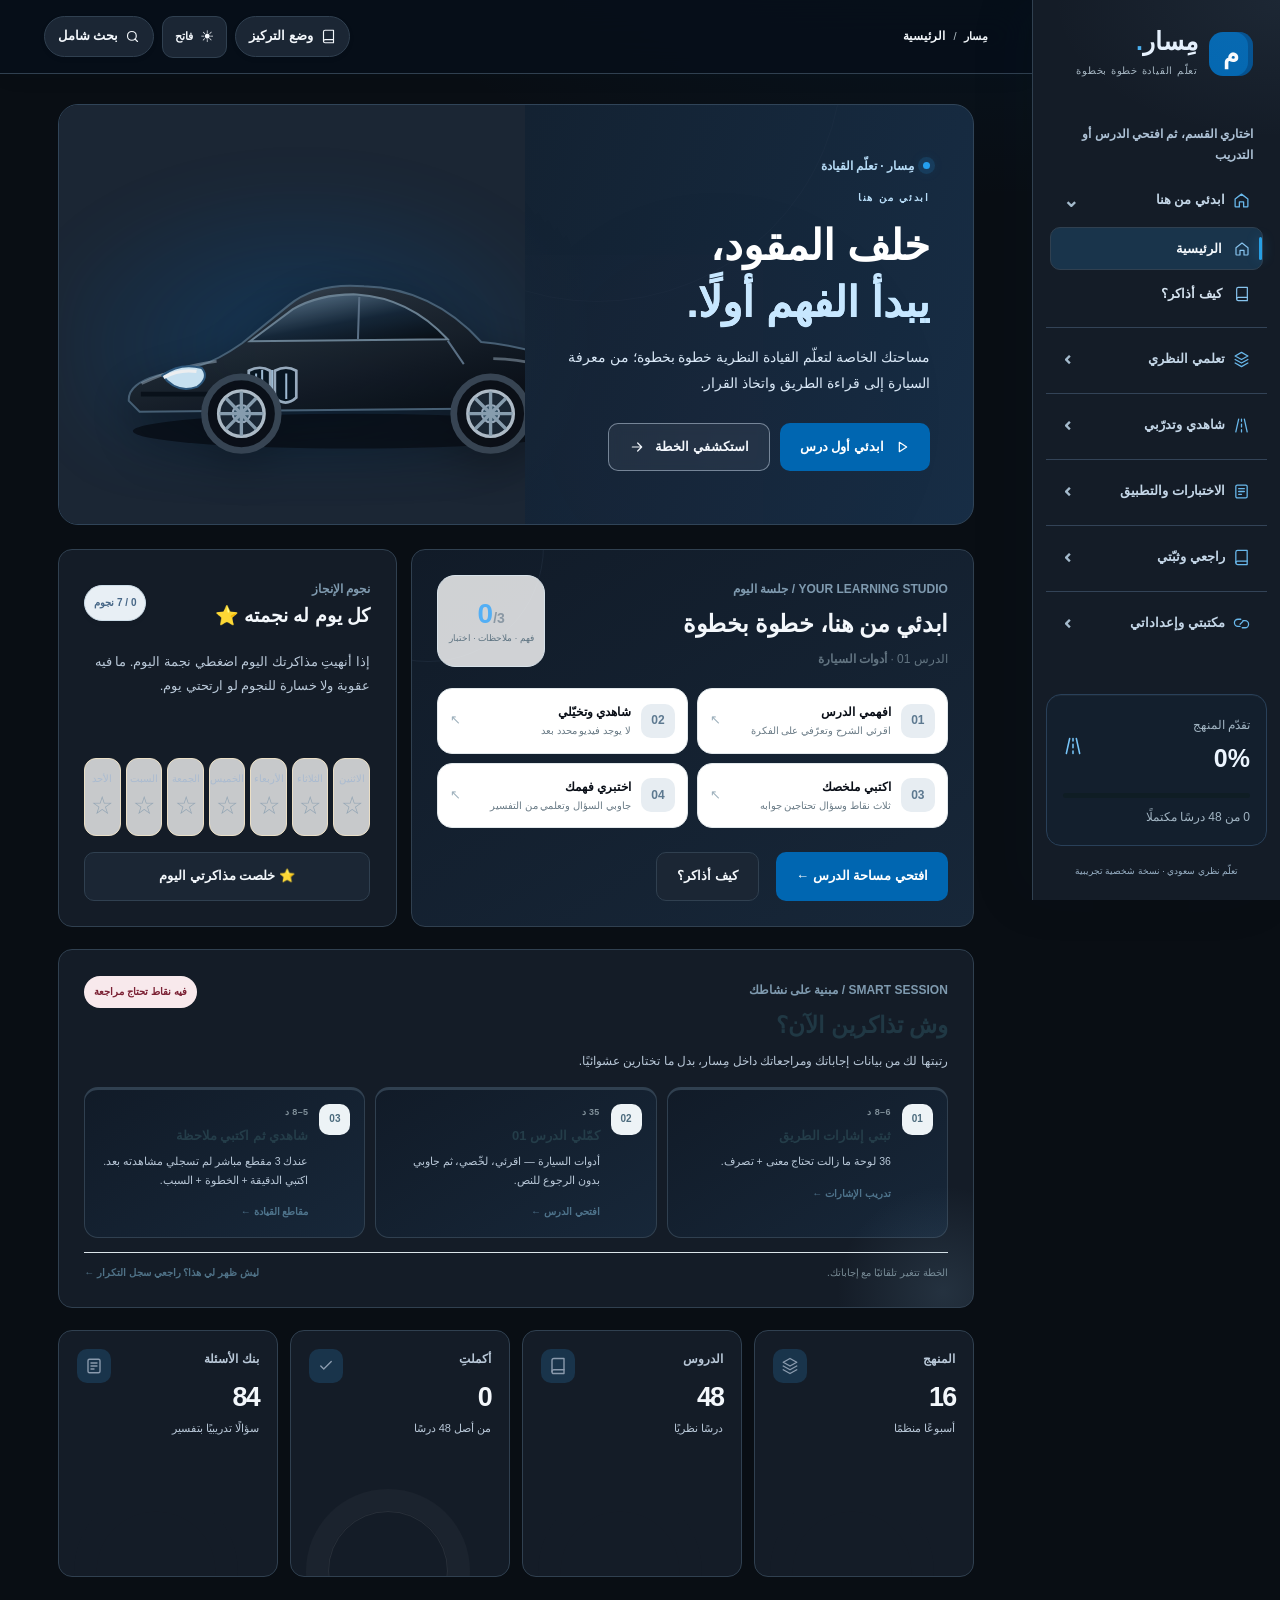
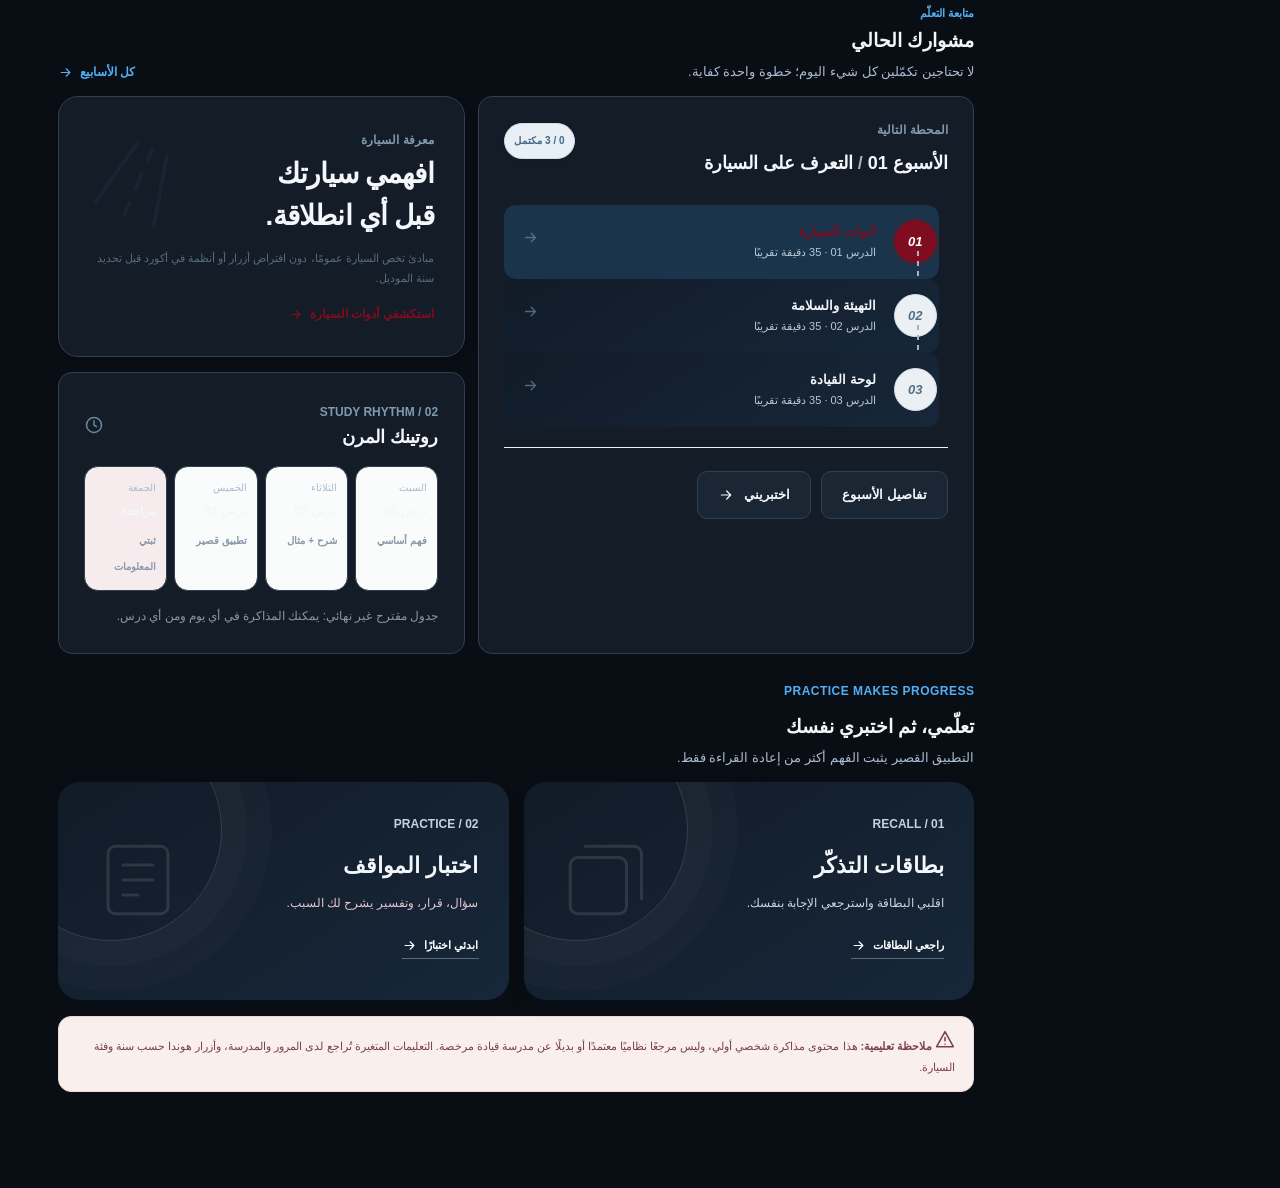
==== commit e310b781: "Unify BMW light/dark surfaces, restore hero visibility and fix lesson shortcuts" ====
--- a/index.html
+++ b/index.html
@@ -1765,94 +1765,7 @@
 html[data-theme="dark"] .paper-visual{background:#f7fafc!important}
 
 
-/* UI/UX Pro Max audit / HERO VISIBILITY PASS
-   Hero media is a real content focal point; don't hide it behind body copy.
-   Desktop: 100% photo opacity, brighter car, controlled falloff at text edge.
-   Mobile: its own visual panel below text, full opacity, no image-as-watermark. */
-.hero.hero-premium{position:relative;overflow:hidden}
-.hero-premium .hero-copy{position:relative;z-index:4}
-.hero-bmw-scene{
- left:0;right:auto;top:0;bottom:0;width:54%;opacity:1!important;
- border-radius:0;overflow:hidden;
- background:radial-gradient(ellipse at 52% 78%,rgba(0,116,205,.24),transparent 65%),#0a1420;
-}
-.bmw-scene-glow{opacity:.42;filter:blur(13px)}
-.bmw-hero-photo{
- display:block;opacity:1!important;
- object-fit:cover;object-position:50% 56%;
- filter:brightness(1.32) saturate(.83) contrast(1.04);
- -webkit-mask-image:linear-gradient(to right,#000 0%,#000 68%,rgba(0,0,0,.85) 79%,transparent 99%);
- mask-image:linear-gradient(to right,#000 0%,#000 68%,rgba(0,0,0,.85) 79%,transparent 99%);
-}
-.bmw-hero-photo[hidden]{display:none!important}
-.bmw-silhouette{opacity:.96;bottom:6%;width:116%}
-.bmw-scene-caption{
- display:block;left:6%;bottom:7%;z-index:2;
- background:rgba(8,23,39,.72);border:1px solid rgba(128,196,245,.24);
- border-radius:7px;padding:5px 10px;color:#d8efff;
- backdrop-filter:blur(8px);letter-spacing:.12em
-}
-html[data-theme="light"] .bmw-hero-photo{
- filter:brightness(1.18) saturate(.85) contrast(1.05);
-}
-html[data-theme="light"] .hero-bmw-scene{background:#d8e8f3}
-html[data-theme="light"] .bmw-scene-caption{background:rgba(10,38,65,.77);color:white}
-
-/* tablet: keep car readable without obscuring the title */
-@media(min-width:901px) and (max-width:1199px){
- .hero-bmw-scene{width:48%;left:0;opacity:1!important}
- .bmw-hero-photo{object-position:50% 50%;filter:brightness(1.35) saturate(.87) contrast(1.03)}
- .hero-premium .hero-copy{max-width:57%;flex:0 1 57%}
-}
-
-/* mobile/tablet: dedicate a high-contrast image stage instead of 20% watermark */
-@media(max-width:900px){
- .hero.hero-premium{
-   display:flex;flex-direction:column;align-items:stretch;gap:15px;
-   height:auto;min-height:unset;padding:26px 24px 20px;
- }
- .hero-premium .hero-copy{order:0;flex:none;width:100%;max-width:100%;z-index:4}
- .hero-premium .hero-status-strip{position:relative;z-index:4}
- .hero-bmw-scene{
-   position:relative;order:1;flex:none;align-self:stretch;
-   left:auto;right:auto;top:auto;bottom:auto;
-   width:100%;height:clamp(186px,32vw,290px);margin-top:2px;
-   opacity:1!important;border-radius:16px;
-   border:1px solid rgba(93,173,231,.25);
-   box-shadow:inset 0 1px 0 rgba(205,231,251,.12);
- }
- .bmw-hero-photo{
-   inset:0;width:100%;height:100%;opacity:1!important;
-   object-position:50% 54%;
-   filter:brightness(1.33) saturate(.86) contrast(1.04)!important;
-   -webkit-mask-image:none!important;mask-image:none!important;
- }
- .bmw-silhouette{bottom:2%;left:0;width:100%;max-height:95%}
- .bmw-scene-caption{display:block;left:12px;bottom:12px}
- .hero-bmw-scene:after{
-   content:"";position:absolute;inset:0;border-radius:inherit;
-   pointer-events:none;
-   box-shadow:inset 0 -30px 50px rgba(6,16,29,.16),inset 0 1px 0 rgba(255,255,255,.07)
- }
- .hero-premium .hero-gauge{display:none}
- .hero-premium .hero-serial{display:none}
-}
-@media(max-width:610px){
- .hero.hero-premium{padding:24px 18px 18px;gap:12px}
- .hero-bmw-scene{
-   width:100%;left:auto;right:auto;top:auto;bottom:auto;
-   height:clamp(180px,52vw,250px);opacity:1!important;
- }
- .bmw-hero-photo{
-   object-position:50% 52%;
-   filter:brightness(1.34) saturate(.9) contrast(1.03)!important
- }
- .hero-premium .hero-copy{max-width:100%}
-}
-@media(prefers-reduced-motion:reduce){
- .hero-bmw-scene,.bmw-hero-photo{transition:none!important;animation:none!important}
-}
-
+/* Consolidated hero staging lives in FINAL VISUAL RULES below. */
 
 /* MASAR UI coherence pass — Oct 2026: accessible, calm BMW-inspired learning */
 html[data-theme="dark"]{--bmw-bg:#090e14;--bmw-panel:#141c27;--bmw-panel-2:#1b2634;--bmw-border:#304050;--bmw-muted:#b9c8d8;--bmw-accent:#53aff5;--bmw-pill:#19344b;--bmw-text:#f3f7fb;--crimson:#53aff5;--wine:#0066b1;--sky:#53aff5}
@@ -2049,6 +1962,61 @@
  .sidebar .sidebar-group-title{min-height:44px!important}
  .lesson-body :is(p,li),.source-chapter :is(p,li){font-size:14px!important}
 }
+
+
+/* FINAL VISUAL RULES — BMW light/dark and lesson UI, 2026-10-14 */
+html[data-theme]{--ui-surface:var(--bmw-panel);--ui-soft:var(--bmw-panel-2);--ui-text:var(--bmw-text);--ui-muted:var(--bmw-muted);--ui-border:var(--bmw-border);--ui-accent:var(--bmw-accent)}
+html,body{max-width:100%;overflow-x:clip}
+.app-main,.page,.lesson-main,.lesson-layout,.study-command-grid{min-width:0}
+:where(.page,.card,.lesson-body,.studio-session){overflow-wrap:break-word}
+html[data-theme] :is(.studio-session,.studio-settings,.studio-lesson-tools,.studio-checkpoint,.studio-explain,.studio-focus-panel,.studio-search-window,.studio-timer-controls,.video-time-jumps,.studio-session-summary){
+ background:var(--ui-surface)!important;border-color:var(--ui-border)!important;color:var(--ui-text)!important}
+html[data-theme] :is(.studio-clock span,.studio-lesson-tool-head strong,.studio-settings h2,.studio-heading h2,.studio-checkpoint strong){color:var(--ui-text)!important}
+html[data-theme] :is(.studio-clock small,.studio-heading p,.studio-session-history,.studio-settings p,.studio-focus-panel>p,.studio-checkpoint p,.studio-explain p,.video-time-jumps small){color:var(--ui-muted)!important}
+html[data-theme] :is(.studio-timer-buttons button,.studio-duration button,.studio-diagnostic-answers button,.studio-timer-opener,.video-time-list button,.studio-result,.studio-step-links a){
+ background:var(--ui-soft)!important;border:1px solid var(--ui-border)!important;color:var(--ui-text)!important}
+html[data-theme] :is(.studio-duration button,.studio-diagnostic-answers button,.studio-result):hover{border-color:var(--ui-accent)!important}
+html[data-theme] :is(.studio-duration button.selected,.studio-timer-buttons button:first-child,.studio-timer-opener){
+ background:var(--bmw-pill)!important;color:var(--ui-accent)!important;border-color:var(--ui-accent)!important}
+html[data-theme] .studio-diagnostic-answers button.is-correct{background:var(--good-soft)!important;color:var(--good)!important;border-color:var(--good)!important}
+html[data-theme] .studio-diagnostic-answers button.is-wrong{background:var(--blush)!important;color:var(--danger)!important;border-color:var(--danger)!important}
+html[data-theme] .studio-clock:before{background:linear-gradient(to top,var(--ui-accent) var(--studio-progress),var(--ui-border) var(--studio-progress))}
+html[data-theme] .studio-return,html[data-theme] .studio-session-summary{color:var(--ui-text)!important;border:1px solid var(--ui-border)}
+html[data-theme="light"] :is(.study-stars p,.adaptive-plan p,.studio-session-summary p,.lesson-quick-recap p){color:#52687d!important}
+html[data-theme="dark"] :is(.study-stars p,.adaptive-plan p,.studio-session-summary p,.lesson-quick-recap p){color:var(--ui-muted)!important}
+.hero.hero-premium{position:relative;overflow:hidden;isolation:isolate}
+.hero.hero-premium .hero-copy{position:relative;z-index:3}
+.hero.hero-premium .hero-bmw-scene{position:absolute;left:0;right:auto;top:0;bottom:0;width:51%;height:auto;opacity:1!important;z-index:1;overflow:hidden;pointer-events:none;background:var(--ui-soft)}
+.hero.hero-premium .hero-bmw-scene .bmw-hero-photo{display:block;position:absolute;inset:0;width:100%;height:100%;opacity:1!important;object-fit:cover;object-position:50% 50%;filter:brightness(1.15) saturate(.88) contrast(1.04)!important;-webkit-mask-image:linear-gradient(to right,#000 0%,#000 72%,transparent 100%)!important;mask-image:linear-gradient(to right,#000 0%,#000 72%,transparent 100%)!important}
+.hero.hero-premium .hero-bmw-scene .bmw-hero-photo[hidden]{display:none!important}
+html[data-theme="light"] .hero.hero-premium .hero-bmw-scene{background:#dcebf6;border-color:#afc8de}
+html[data-theme="light"] .hero.hero-premium .hero-bmw-scene .bmw-hero-photo{filter:brightness(1.07) saturate(.92) contrast(1.05)!important}
+html[data-theme="light"] .hero.hero-premium .hero-copy :is(h1,.eyebrow,.hero-kicker){color:#163247!important}
+html[data-theme="light"] .hero.hero-premium .hero-copy p{color:#2d4b60!important}
+html[data-theme="light"] .hero.hero-premium .hero-copy h1 span{color:#0066b1!important;-webkit-text-fill-color:#0066b1!important;background:none!important}
+#main:focus{outline:none}
+#main:focus-visible{outline:3px solid var(--ui-accent);outline-offset:-3px}
+:where(#reading,#lesson-videos,#practice,#notes,#scenario,#source-reading,#active-recall){scroll-margin-top:90px}
+@media(min-width:901px){.hero.hero-premium .hero-copy{max-width:51%;flex:0 1 51%}}
+@media(max-width:900px){
+ .hero.hero-premium{display:flex!important;flex-direction:column!important;align-items:stretch!important;gap:16px!important;height:auto;min-height:0!important}
+ .hero.hero-premium .hero-copy{order:0;width:100%;max-width:100%;flex:none;padding:0}
+ .hero.hero-premium .hero-bmw-scene{position:relative;inset:auto;order:1;width:100%!important;height:clamp(190px,34vw,300px)!important;min-height:190px;flex:none;opacity:1!important;border:1px solid var(--ui-border);border-radius:14px;overflow:hidden;margin:0}
+ .hero.hero-premium .hero-bmw-scene .bmw-hero-photo{object-position:50% 49%;filter:brightness(1.13) saturate(.90)!important;-webkit-mask-image:none!important;mask-image:none!important}
+ html[data-theme="light"] .hero.hero-premium .hero-bmw-scene .bmw-hero-photo{filter:brightness(1.06) saturate(.92)!important}
+ .hero.hero-premium .hero-actions{width:100%;display:flex;flex-wrap:wrap}
+ .hero.hero-premium .hero-actions .btn{white-space:normal;text-align:center}
+}
+@media(max-width:610px){
+ .hero.hero-premium .hero-bmw-scene{height:clamp(182px,52vw,255px)!important;min-height:182px}
+ .topbar-tools{gap:6px;min-width:0}
+ .topbar-tools .studio-search-trigger span,.topbar-tools .focus-toggle span{display:none}
+ .topbar .crumb{min-width:0;max-width:32vw;overflow:hidden;text-overflow:ellipsis;white-space:nowrap}
+ .topbar .chip,.topbar .theme-toggle{min-width:40px;min-height:42px;justify-content:center;padding-inline:9px}
+ .page{padding-bottom:calc(88px + env(safe-area-inset-bottom,0px))}
+}
+@media(prefers-reduced-motion:reduce){.hero.hero-premium .hero-bmw-scene,.hero.hero-premium .bmw-hero-photo{animation:none!important;transition:none!important}}
+
 </style></head><body>
 <a href="#main" class="skip">تخطي إلى المحتوى</a>
 <div class="app" id="app"><noscript>هذا الموقع يحتاج تفعيل JavaScript لعرض الدروس والاختبارات.</noscript></div>
@@ -11611,7 +11579,7 @@
 let session=null, filterText='', catalogFilter='all', flashFlips=new Set(), visualStages={}, tickInterval=null, mobileOpen=false;
 let savedMirrorPresent=false;try{savedMirrorPresent=localStorage.getItem(baseKey)!==null}catch(e){console.warn('Storage unavailable',e)}
 let databaseReady=false, dirtyBeforeReady=false, databaseStatus='جارٍ تجهيز قاعدة البيانات';
-let displayedRoute='', scrollWriteTimer=null, restoringScroll=false;
+let displayedRoute='', scrollWriteTimer=null, restoringScroll=false, pendingLessonTarget=null;
 const APP=document.getElementById('app');
 const ESC=s=>String(s??'').replace(/[&<>"']/g,c=>({'&':'&amp;','<':'&lt;','>':'&gt;','"':'&quot;',"'":'&#39;'}[c]));
 const p2=x=>String(x).padStart(2,'0');
@@ -11722,7 +11690,7 @@
   ['03','اكتبي ملخصك','ثلاث نقاط وسؤال تحتاجين جوابه','notes',note],
   ['04','اختبري فهمك','جاوبي السؤال وتعلمي من التفسير','practice',answered]
  ];
- return '<section class="card study-route"><div class="study-route-header"><div><span class="bento-overline">YOUR LEARNING STUDIO / جلسة اليوم</span><h2>ابدئي من هنا، خطوة بخطوة</h2><p>الدرس '+String(lesson.order).padStart(2,'0')+' · <strong>'+ESC(lesson.title)+'</strong></p></div><div class="study-route-progress" aria-label="أُنجز '+done+' من ثلاثة مؤشرات"><strong>'+done+'<small>/3</small></strong><span>فهم · ملاحظات · اختبار</span></div></div><div class="study-today-list">'+steps.map(([number,title,description,target,complete])=>'<a class="study-today-item '+(complete?'is-complete':'')+'" href="#/lesson/'+lesson.order+'"><span class="study-today-number">'+(complete?'✓':number)+'</span><span><strong>'+title+'</strong><small>'+ESC(description)+'</small></span><span class="study-today-arrow">↖</span></a>').join('')+'</div><div class="study-route-actions"><a href="#/lesson/'+lesson.order+'" class="btn btn-primary">افتحي مساحة الدرس ←</a><a href="#/study-guide" class="btn btn-outline">كيف أذاكر؟</a></div></section>';
+ return '<section class="card study-route"><div class="study-route-header"><div><span class="bento-overline">YOUR LEARNING STUDIO / جلسة اليوم</span><h2>ابدئي من هنا، خطوة بخطوة</h2><p>الدرس '+String(lesson.order).padStart(2,'0')+' · <strong>'+ESC(lesson.title)+'</strong></p></div><div class="study-route-progress" aria-label="أُنجز '+done+' من ثلاثة مؤشرات"><strong>'+done+'<small>/3</small></strong><span>فهم · ملاحظات · اختبار</span></div></div><div class="study-today-list">'+steps.map(([number,title,description,target,complete])=>'<a class="study-today-item '+(complete?'is-complete':'')+'" href="#/lesson/'+lesson.order+'" data-lesson-target="'+target+'"><span class="study-today-number">'+(complete?'✓':number)+'</span><span><strong>'+title+'</strong><small>'+ESC(description)+'</small></span><span class="study-today-arrow">↖</span></a>').join('')+'</div><div class="study-route-actions"><a href="#/lesson/'+lesson.order+'" class="btn btn-primary">افتحي مساحة الدرس ←</a><a href="#/study-guide" class="btn btn-outline">كيف أذاكر؟</a></div></section>';
 }
 function adaptiveStudyPlan(lesson){
  const now=Date.now(),history=Object.values(state.reviewHistory||{});
@@ -11764,7 +11732,7 @@
  </section>
  <div class="study-command-grid">${studyRoute(n)}${studyStars()}</div>
  ${adaptiveStudyPlan(n)}
- <div class="stats stats-bento">${stat('المنهج','16','أسبوعًا منظمًا','layers','weeks')}${stat('الدروس','48','درسًا نظريًا','book','lessons')}${stat('أكملتي',done,'من أصل 48 درسًا','check','completed')}${stat('بنك الأسئلة',questions.length+(COURSE.review_questions||[]).length,'سؤالًا تدريبيًا بتفسير','quiz','questions')}</div>
+ <div class="stats stats-bento">${stat('المنهج','16','أسبوعًا منظمًا','layers','weeks')}${stat('الدروس','48','درسًا نظريًا','book','lessons')}${stat('أكملتِ',done,'من أصل 48 درسًا','check','completed')}${stat('بنك الأسئلة',questions.length+(COURSE.review_questions||[]).length,'سؤالًا تدريبيًا بتفسير','quiz','questions')}</div>
  <div class="section-head home-section-head"><div><div class="eyebrow">متابعة التعلّم</div><h2>مشوارك الحالي</h2><p>لا تحتاجين تكمّلين كل شيء اليوم؛ خطوة واحدة كفاية.</p></div><a href="#/weeks">كل الأسابيع ${icon('arrow')}</a></div>
  <div class="dashboard-grid bento-stage"><section class="card journey-panel"><div class="card-top"><div><div class="bento-overline">المحطة التالية</div><h3>الأسبوع ${p2(week)} <span class="muted-separator">/</span> ${ESC(weeks[week-1]?.title||'المرحلة الحالية')}</h3></div><span class="chip blue tiny">${weeklyDone(week)} / 3 مكتمل</span></div>
  <div class="route-line">${lessons.filter(l=>l.week===week).map((l,i)=>`<a href="#/lesson/${l.order}" class="route-stop ${isDone(l.order)?'complete':''} ${n.order===l.order?'current':''}"><span class="route-indicator"><i>${isDone(l.order)?icon('check'):p2(l.order)}</i></span><span class="route-text"><b>${ESC(l.title)}</b><small>الدرس ${p2(l.order)} · ${l.estimated_minutes} دقيقة تقريبًا</small></span><span class="route-go">${icon('arrow')}</span></a>`).join('')}</div>
@@ -11946,7 +11914,7 @@
 function settingsPage(){return `<div class="eyebrow">YOUR SPACE</div><h1 class="page-title">إعدادات المذاكرة</h1><p class="sub">قاعدة البيانات المستخدمة IndexedDB محلية داخل هذا المتصفح، دون حساب أو قاعدة بيانات سحابية؛ لا توجد مزامنة بين الأجهزة.</p><section class="theme-setting" aria-label="تفضيل مظهر الموقع"><h3>مظهر مِسار · BMW</h3><p>الوضع الداكن هو الافتراضي. اختاري الوضع الذي يريحك، ويُحفظ اختيارك على هذا الجهاز.</p><div class="theme-setting-actions"><button type="button" data-action="theme-set" data-theme="dark" aria-pressed="${activeTheme()==='dark'}">☾ الوضع الداكن</button><button type="button" data-action="theme-set" data-theme="light" aria-pressed="${activeTheme()==='light'}">☀ الوضع الفاتح</button></div></section><section class="card settings-card"><h3>خط ثمانية في مِسار</h3><p>ضبطنا تصميم الموقع لاستخدام «ثمانية سانس» عند تثبيته على جهازك. ترخيص ثمانية لا يسمح برفع ملفات الخط إلى GitHub أو توزيعه للتنزيل من الموقع؛ إذا لم يكن الخط مثبتًا، سيظهر خط احتياطي واضح. ولا تُرسل ملفات الخط أو ملاحظاتك إلى خادم خارجي.</p><p><a class="source-link" href="https://font.thmanyah.com/" target="_blank" rel="noopener noreferrer">تحميل الخط من المصدر الرسمي وتثبيته على جهازك ↗</a> <a class="source-link" href="https://font.thmanyah.com/licenses" target="_blank" rel="noopener noreferrer">قراءة الترخيص ↗</a></p></section><section class="card settings-card"><h3>حفظ المذاكرة على هذا الكمبيوتر</h3><p>يُحفظ تقدمك وآخر درس قرأتِه ومكان وصولك في الصفحة تلقائيًا داخل المتصفح نفسه. عند العودة اضغطي «ارجعي لآخر درس» من الرئيسية.</p><div class="settings-actions"><button type="button" class="btn btn-outline" data-action="persist-storage">طلب حماية بيانات الموقع من الحذف التلقائي</button></div><p class="note-preview">التخزين قد يُحذف يدويًا أو بسياسات المتصفح؛ احتفظي بنسخة احتياطية. لا يتزامن Chrome وEdge.</p><h3>تثبيت مِسار على جهازك والعمل دون إنترنت</h3><p>افتحي الموقع المنشور على Chrome أو Edge، ثم اختاري «تثبيت التطبيق» من قائمة المتصفح إذا ظهرت لك. بعد الزيارة الأولى والتحميل الناجح يمكن فتح الدروس الأساسية دون اتصال. الفيديوهات وملفات PDF الخارجية تحتاج إنترنت، أما الملفات التي أضفتِها للمتصفح فتظل محلية.</p><div class="settings-actions"><button type="button" class="btn btn-outline" data-action="storage-health">فحص حالة الحفظ والمساحة</button></div><h3>النسخ الاحتياطي</h3><p class="note-preview" id="db-status">${ESC(databaseStatus)}</p><p>حملي ملف بياناتك لحفظ علامات إنجاز الدروس والإجابات والملاحظات، أو أعيدي استيراده على نفس الجهاز أو جهاز آخر.</p><div class="settings-actions"><button type="button" class="btn btn-primary" data-action="export">${icon('download')} تصدير تقدمي (JSON)</button><button type="button" class="btn btn-outline" data-action="import">استيراد نسخة احتياطية</button><input type="file" id="import-file" accept="application/json,.json" hidden></div></section><section class="card settings-card"><h3>ماذا يتضمن هذا الإصدار؟</h3><div class="point"><i>1</i>48 درسًا مع 48 تدريب تفكير مستقلًا؛ النصوص ما زالت تحتاج مراجعة المصدر المعتمد.</div><div class="point"><i>2</i>48 سؤال درس، و36 سؤال مراجعة إضافيًا، ومحاكاة اختبار تدريبي غير رسمي، و12 بطاقة مراجعة.</div><div class="point"><i>3</i>المذاكرة والملاحظات ومحاولات المراجعة تُحفظ في IndexedDB على هذا المتصفح؛ PDF والملفات الخاصة لا تدخل ضمن النسخة الاحتياطية JSON ولا توجد مزامنة سحابية.</div><div class="point"><i>4</i>ليس فيه خطوات أزرار دقيقة لأكورد دون معرفة سنة الموديل والفئة.</div></section><section class="card settings-card"><h3>البدء من جديد</h3><p>حذف البيانات المحلية سيزيل العلامات والإجابات والملاحظات الموجودة على هذا المتصفح. حملي نسخة احتياطية أولًا إذا احتجتيها.</p><button type="button" class="btn btn-outline" data-action="clear" style="color:var(--crimson)">حذف تقدم هذا المتصفح</button></section>${footerNote()}`}
 function notFound(){return `<div class="empty"><h3>الصفحة غير موجودة</h3><p>ممكن ترجعين للرئيسية وتتابعين من هناك.</p><a href="#/home" class="btn btn-primary">العودة للرئيسية</a></div>`}
 function resolvePage(){const r=route();if(r==='/home')return ['الرئيسية',home()];if(r==='/weeks')return ['الخطة الدراسية',weeksPage()];if(r.startsWith('/week/')){const n=Number(r.split('/')[2]);return ['الأسبوع '+n,weekPage(n)]}if(r.startsWith('/lesson/')){const n=Number(r.split('/')[2]);return ['الدرس '+n,lessonPage(n)]}if(r==='/quiz')return ['الاختبارات',quizPage()];if(r==='/practice-quiz')return ['أسئلة التجميعات',window.MasarHub.quizPage(COURSE,state)];if(r==='/traffic-signs')return ['إشارات المرور',window.MasarSigns.page(COURSE,state)];if(r==='/review')return ['مراجعتي',window.MasarCoach.reviewPage(COURSE,state)];if(r==='/mock-exam')return ['محاكاة الاختبار',window.MasarCoach.pageMock(COURSE,state)];if(r==='/practice-checklist')return ['مهارات التقييم',window.MasarHub.practicePage(COURSE,state)];if(r==='/paper-practice')return ['اختبار ورقي',window.MasarHub.paperPage(COURSE)];if(r==='/study-guide')return ['كيف أذاكر؟',studyGuidePage()];if(r==='/cards')return ['بطاقات المراجعة',flashcardsPage()];if(r==='/notes')return ['ملاحظاتي',notesPage()];if(r==='/visuals')return ['الرسوم التفاعلية',visualLibraryPage()];if(r==='/videos')return ['مقاطع القيادة',videoGalleryPage()];if(r==='/sources')return ['المصادر',sourcesPage()];if(r==='/settings')return ['الإعدادات',settingsPage()];return ['غير موجودة',notFound()]}
-function render(keepScroll=false){applyTheme();const [title,content]=resolvePage();const focus=!!state.uiPrefs?.focus;if(focus)APP.classList.add('focus-mode');else APP.classList.remove('focus-mode');APP.innerHTML=`${sidebar()}<div class="mobile-backdrop ${mobileOpen?'open':''}" data-action="menu"></div><main class="app-main" id="main">${topbar(title)}<div class="page">${window.MasarStudio.widgets(COURSE,state,route())}${content}</div></main>${window.MasarStudio.searchUI()}${mobileDock()}`;if(!keepScroll)window.scrollTo(0,0);document.title=`${title} | مِسار`;displayedRoute=route();updateTimer();if(!keepScroll&&route()==='/home')animateStats()}
+function render(keepScroll=false){applyTheme();const [title,content]=resolvePage();const focus=!!state.uiPrefs?.focus;if(focus)APP.classList.add('focus-mode');else APP.classList.remove('focus-mode');APP.innerHTML=`${sidebar()}<div class="mobile-backdrop ${mobileOpen?'open':''}" data-action="menu"></div><main class="app-main" id="main" tabindex="-1">${topbar(title)}<div class="page">${window.MasarStudio.widgets(COURSE,state,route())}${content}</div></main>${window.MasarStudio.searchUI()}${mobileDock()}`;if(!keepScroll)window.scrollTo(0,0);document.title=`${title} | مِسار`;displayedRoute=route();updateTimer();if(!keepScroll&&route()==='/home')animateStats()}
 function animateStats(){if(!window.matchMedia||!document.querySelectorAll||typeof performance==='undefined'||window.matchMedia('(prefers-reduced-motion: reduce)').matches)return;document.querySelectorAll('.stat .val[data-count-value]').forEach(el=>{const to=Number(el.dataset.countValue);if(!to||to>100)return;const begin=performance.now(),duration=650;function frame(t){if(!el.isConnected)return;const k=Math.min((t-begin)/duration,1);el.textContent=Math.round(to*(1-(1-k)**3));if(k<1)requestAnimationFrame(frame)}requestAnimationFrame(frame)})}
 let toastTimer;function toast(s){const el=document.getElementById('toast');el.textContent=s;el.classList.add('visible');clearTimeout(toastTimer);toastTimer=setTimeout(()=>el.classList.remove('visible'),3100)}
 function updateTimer(){}
@@ -12024,7 +11992,7 @@
  if(action==='import'){document.getElementById('import-file')?.click();return}
  if(action==='clear'){if(confirm('سيتم حذف تقدم الدروس والإجابات وملاحظاتك في هذا المتصفح فقط. هل أنت متأكدة؟')){state={done:[],answers:{},notes:{},bookmarks:[],history:[],lastOpened:1,visited:[],readingPositions:{},videoNotes:{},videoWatched:{},sourceNotes:{},reviewAnswers:{},practiceChecks:{},signPractice:{},activityNotes:{},activityChecks:{},reviewHistory:{},mockSession:null,mockHistory:[],uiPrefs:{focus:false}};save();render(true);toast('تمت إعادة التقدم للبداية')}return}
 }
-document.addEventListener('click',e=>{if(e.target.closest('.skip')){e.preventDefault();document.getElementById('main')?.focus();return}if(e.target.closest('[data-action]'))eventClick(e);else if(e.target.closest('.sidebar a'))mobileOpen=false});
+document.addEventListener('click',e=>{const shortcut=e.target.closest('a[data-lesson-target]');if(shortcut)pendingLessonTarget=shortcut.dataset.lessonTarget;if(e.target.closest('.skip')){e.preventDefault();document.getElementById('main')?.focus();return}if(e.target.closest('[data-action]'))eventClick(e);else if(e.target.closest('.sidebar a'))mobileOpen=false});
 document.addEventListener('pointermove',e=>{if(e.pointerType==='touch'||!window.matchMedia||window.matchMedia('(prefers-reduced-motion: reduce)').matches)return;const card=e.target.closest('.card-premium-interactive,.week-card,.action-tile,.adaptive-task,.ts-card,.study-video,.coach-review-item,.hub-guide-step');if(!card)return;const rect=card.getBoundingClientRect();card.style.setProperty('--mx',((e.clientX-rect.left)/rect.width*100).toFixed(1)+'%');card.style.setProperty('--my',((e.clientY-rect.top)/rect.height*100).toFixed(1)+'%')},{passive:true});
 document.addEventListener('input',e=>{if(e.target.id==='catalog-search'){filterText=e.target.value;const el=document.getElementById('week-catalog');if(el)el.innerHTML=weeksGrid();}if(e.target.dataset.note){state.notes[e.target.dataset.note]=e.target.value;save()}if(e.target.dataset.videoNote){state.videoNotes=state.videoNotes||{};state.videoNotes[e.target.dataset.videoNote]=e.target.value;save();const jumps=e.target.closest?.('.study-video')?.querySelector('.video-time-jumps');if(jumps)jumps.outerHTML=window.MasarHub.videoTimeLinks(e.target.dataset.videoNote,e.target.value)}if(e.target.dataset.sourceNote){state.sourceNotes=state.sourceNotes||{};state.sourceNotes[e.target.dataset.sourceNote]=e.target.value;save()}if(e.target.dataset.activityNote){state.activityNotes=state.activityNotes||{};state.activityNotes[e.target.dataset.activityNote]=e.target.value;save()}});
 document.addEventListener('change',async e=>{if(e.target.id==='choose-week'&&e.target.value){startTest(e.target.value)}if((e.target.id==='hub-file'||e.target.id==='hub-batch')&&e.target.files?.[0]){await window.MasarHub.upload(e.target,{db:window.MasarDB,render,toast,course:COURSE});return}if(e.target.dataset.practiceId){state.practiceChecks=state.practiceChecks||{};state.practiceChecks[e.target.dataset.practiceId]=e.target.checked;save();render(true)}if(e.target.dataset.activityCheck){state.activityChecks=state.activityChecks||{};state.activityChecks[e.target.dataset.activityCheck]=e.target.checked;save();render(true)}if(e.target.id==='import-file'&&e.target.files?.[0]){try{const obj=JSON.parse(await e.target.files[0].text());if(e.target.files[0].size>5*1024*1024||obj.format!=='masar-progress-v1'||!obj.state||!Array.isArray(obj.state.done)||!obj.state.done.every(n=>Number.isInteger(n)&&n>=1&&n<=48)||!obj.state.answers||typeof obj.state.answers!=='object'||Array.isArray(obj.state.answers))throw Error('Invalid');if(confirm('هل تريدين استبدال تقدم هذا المتصفح بالنسخة المستوردة؟')){state={...state,...obj.state};save();render(true);toast('تم استيراد البيانات')}}catch(err){toast('ملف غير صالح لاستيراد تقدم مِسار')}}});
@@ -12032,7 +12000,7 @@
 function captureReadingPosition(path=displayedRoute){const n=lessonNumberFromRoute(path);if(!n||restoringScroll)return;const y=Math.max(0,Math.round(window.scrollY||document.documentElement?.scrollTop||0));state.readingPositions=state.readingPositions||{};if(state.readingPositions[n]!==y){state.readingPositions[n]=y;save()}}
 function restoreReadingPosition(){const n=lessonNumberFromRoute(route());if(!n)return;const y=Number(state.readingPositions?.[n])||0;if(y<=0)return;restoringScroll=true;requestAnimationFrame(()=>{window.scrollTo(0,y);requestAnimationFrame(()=>{restoringScroll=false})})}
 window.addEventListener('scroll',()=>{if(!lessonNumberFromRoute(displayedRoute)||restoringScroll)return;clearTimeout(scrollWriteTimer);scrollWriteTimer=setTimeout(()=>captureReadingPosition(),600)},{passive:true});
-window.addEventListener('hashchange',()=>{clearTimeout(scrollWriteTimer);captureReadingPosition(displayedRoute);mobileOpen=false;render();restoreReadingPosition();if(location.hash==='#main'){document.getElementById('main')?.focus()}});
+window.addEventListener('hashchange',()=>{clearTimeout(scrollWriteTimer);captureReadingPosition(displayedRoute);mobileOpen=false;render();if(pendingLessonTarget&&lessonNumberFromRoute(route())){const target=pendingLessonTarget;pendingLessonTarget=null;requestAnimationFrame(()=>document.getElementById(target)?.scrollIntoView({behavior:'auto',block:'start'}));}else{pendingLessonTarget=null;restoreReadingPosition();}if(location.hash==='#main'){document.getElementById('main')?.focus()}});
 window.addEventListener('pagehide',()=>{clearTimeout(scrollWriteTimer);captureReadingPosition();state.studyStudio=state.studyStudio||{};state.studyStudio.lastVisitAt=new Date().toISOString();save()});
 window.addEventListener('storage',e=>{if(e.key===baseKey){try{state={...state,...JSON.parse(e.newValue||'{}')};render(true)}catch(_){}}});
 tickInterval=setInterval(()=>{window.MasarCoach?.tick(COURSE,state,save,render);window.MasarStudio.tick(state,save,render,toast)},1000);
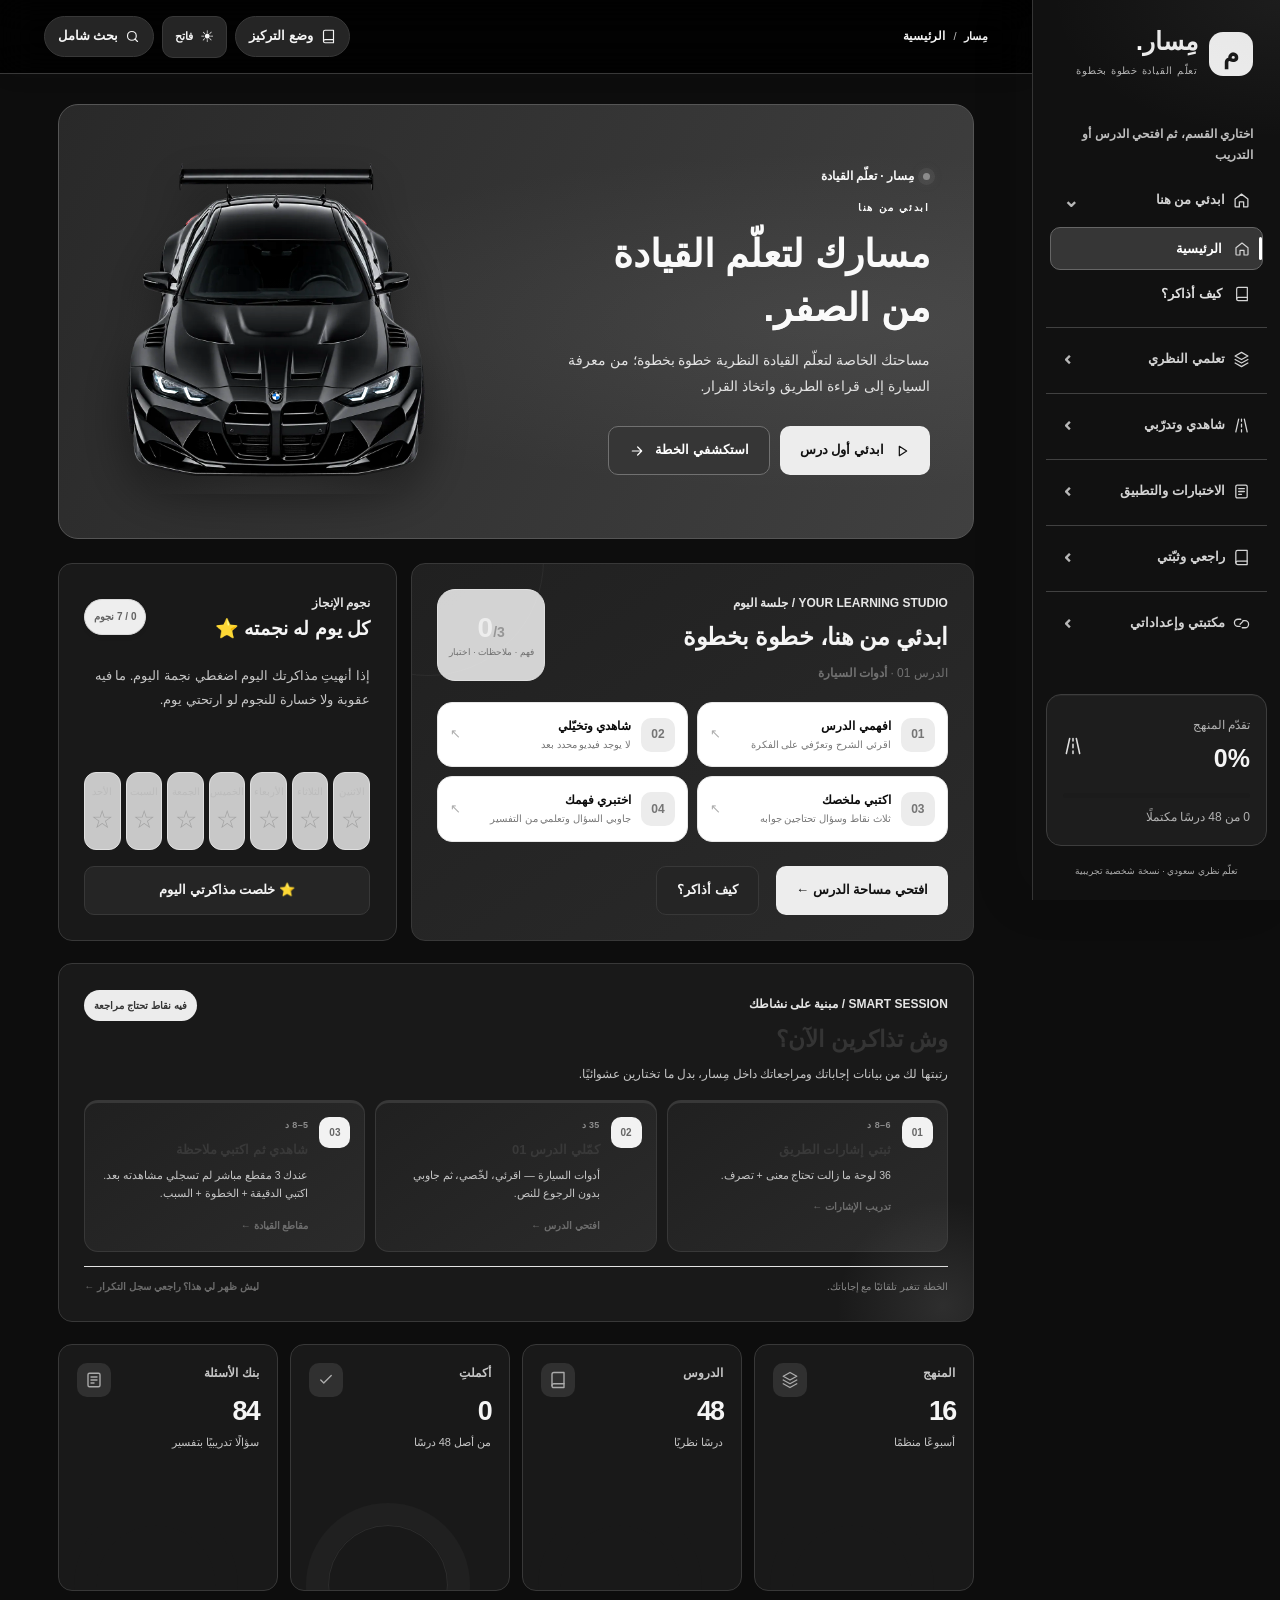
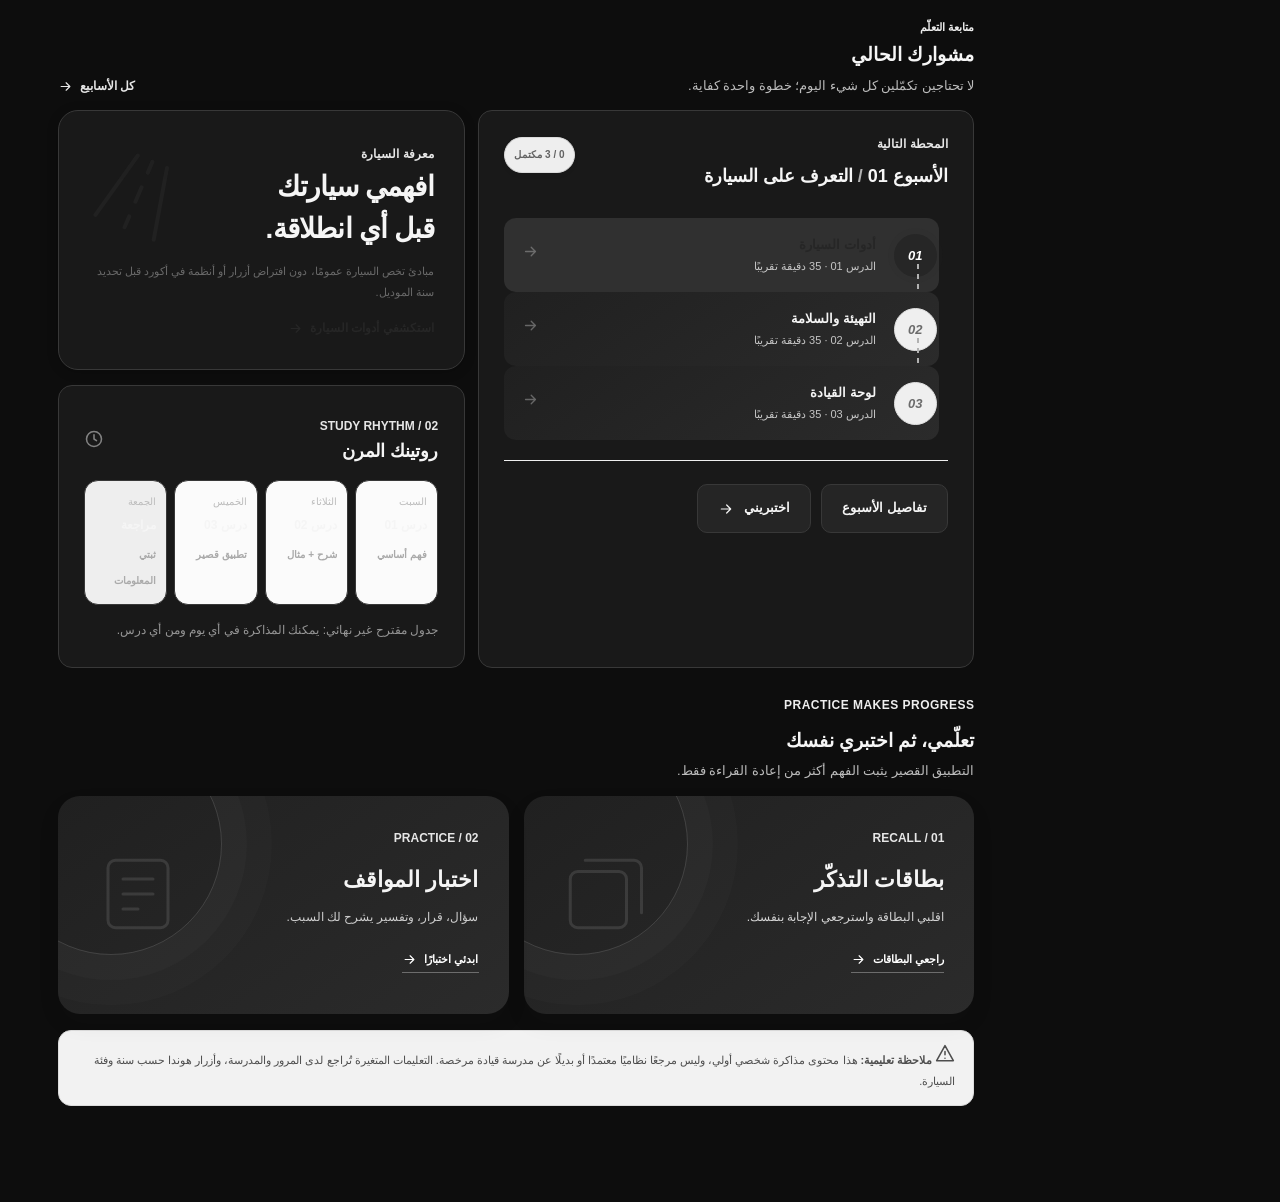
==== commit b11b3e01: "Build index.html for black white grey theme" ====
--- a/index.html
+++ b/index.html
@@ -1,12026 +1,39 @@
 <!doctype html>
-<html lang="ar" dir="rtl"><head><meta charset="utf-8"><meta name="viewport" content="width=device-width,initial-scale=1"><meta name="theme-color" content="#090e15"><meta name="description" content="مِسار: منصة عربية شخصية لتعلم أساسيات القيادة في السعودية، بخطة 16 أسبوعًا و48 درسًا واختبارات تفاعلية."><title>مِسار — دروس القيادة من الصفر</title><link rel="icon" type="image/svg+xml" href="./icon.svg"><link rel="manifest" href="./manifest.webmanifest"><meta name="color-scheme" content="dark light"><script>try{var _masarSaved=JSON.parse(localStorage.getItem('masar-driving-v1')||'null');document.documentElement.dataset.theme=(_masarSaved?.uiPrefs?.theme==='light')?'light':'dark'}catch(_){document.documentElement.dataset.theme='dark'}</script><style>:root{--navy:#202D36;--steel:#5C7896;--sky:#7598B9;--wine:#3C0007;--crimson:#800C1F;--fog:#929CAA;--paper:#F5F6F6;--white:#FFFFFF;--ink:#202D36;--muted:#63717D;--border:#DFE4E7;--pale:#E9EDF1;--blush:#F5E9EB;--success:#2B6955;--r:19px;--shadow:0 18px 45px rgba(32,45,54,.07)}
-*{box-sizing:border-box}html{scroll-behavior:smooth}body{margin:0;background:var(--paper);color:var(--ink);font-family:'IBM Plex Sans Arabic','Noto Sans Arabic',Tahoma,'Segoe UI',sans-serif;font-size:14px;line-height:1.85;direction:rtl}button,input,textarea,select{font:inherit}button{cursor:pointer}a{color:inherit}button:focus-visible,a:focus-visible,input:focus-visible,textarea:focus-visible{outline:3px solid var(--sky);outline-offset:3px}::selection{background:#c7d8e5;color:var(--navy)}.skip{position:absolute;top:-100px;right:12px;z-index:999;background:white;padding:8px 20px}.skip:focus{top:10px}.app{min-height:100vh}.sidebar{width:276px;background:var(--navy);color:#e8eef1;position:fixed;right:0;top:0;bottom:0;display:flex;flex-direction:column;padding:29px 20px 23px;z-index:40;overflow:auto}.logo{display:flex;gap:11px;align-items:center;text-decoration:none;padding:0 11px;margin-bottom:47px}.logo-icon{display:grid;place-items:center;width:42px;height:42px;background:var(--crimson);border-radius:13px;font-weight:900;color:white;font-size:26px;line-height:1;box-shadow:inset -6px 0 #65091b}.logo strong{display:block;font-size:24px;line-height:1.2;letter-spacing:-1px}.logo small{font-size:10px;color:#a6b6c2;letter-spacing:2px}.side-label{color:#869ba9;font-size:10px;letter-spacing:2px;font-weight:800;margin:4px 18px 12px}.nav{display:flex;flex-direction:column;gap:5px}.nav a{border-radius:12px;padding:12px 14px;text-decoration:none;display:flex;align-items:center;gap:12px;color:#bac8d0;font-weight:600;font-size:13px;position:relative;transition:background .2s,color .2s}.nav a:hover,.nav a.active{color:white;background:#354651}.nav a.active:before{content:'';position:absolute;right:0;top:9px;bottom:9px;background:#c24155;width:3px;border-radius:3px}.nav svg{height:18px;width:18px;stroke-width:1.8}.nav .tag{margin-right:auto;opacity:.65;font-size:11px;font-family:Arial}.sidebar-bottom{margin-top:auto;padding-top:40px}.mini-progress{border:1px solid #455761;border-radius:16px;padding:19px;background:#283944}.mini-progress-top{display:flex;justify-content:space-between;align-items:center}.mini-progress strong{font-size:25px}.mini-progress small{font-size:11px;color:#a2b5c3}.line{height:6px;border-radius:99px;background:#52626c;overflow:hidden;margin:12px 0 5px}.line>i{display:block;height:100%;background:var(--sky);width:0%;border-radius:inherit}.foot-note{font-size:10px;color:#8798a1;margin-top:18px;text-align:center}.app-main{margin-right:276px;min-height:100vh}.topbar{height:87px;display:flex;align-items:center;justify-content:space-between;padding:0 clamp(24px,4.5vw,72px);gap:16px;border-bottom:1px solid var(--border);background:rgba(255,255,255,.75);position:sticky;top:0;backdrop-filter:blur(14px);z-index:20}.crumb{font-size:12px;color:var(--muted)}.crumb strong{color:var(--navy);font-weight:800}.top-actions{display:flex;align-items:center;gap:10px}.chip{border:1px solid var(--border);background:white;border-radius:100px;padding:8px 13px;font-size:12px;color:var(--navy);display:inline-flex;gap:8px;align-items:center;font-weight:700}.chip svg{width:15px;height:15px}.chip.tiny{padding:4px 9px;font-size:10px}.chip.blue{background:#E8EFF5;color:#476787;border-color:#cddde8}.chip.red{background:var(--blush);color:var(--crimson);border-color:#efd5dc}.chip.dark{background:var(--navy);color:white;border-color:var(--navy)}.chip.success{background:#e8f2ed;color:var(--success);border-color:#ccdfd5}.menu-btn{display:none}.page{padding:32px clamp(23px,4.5vw,72px) 80px;max-width:1600px;margin:auto}.eyebrow{font-size:11px;color:var(--crimson);font-weight:800;letter-spacing:2.3px;margin-bottom:12px}.page-title{font-size:clamp(29px,3vw,42px);line-height:1.4;letter-spacing:-1.3px;margin:0 0 12px}.sub{color:var(--muted);max-width:740px;margin:0 0 25px;font-size:13px}.hero{background:var(--navy);min-height:318px;color:white;border-radius:23px;position:relative;overflow:hidden;padding:42px 45px;margin-bottom:24px;display:flex;align-items:center;box-shadow:var(--shadow)}.hero:before{content:'';position:absolute;width:440px;height:440px;border:1px solid #ffffff14;border-radius:50%;top:-265px;left:16%}.hero:after{content:'';position:absolute;width:240px;height:240px;border:1px solid #ffffff0e;border-radius:50%;bottom:-195px;left:22%}.hero-copy{position:relative;z-index:2;max-width:520px}.hero .eyebrow{color:#d0aab2;font-size:10px;margin-bottom:10px}.hero h1{font-size:clamp(32px,3.9vw,56px);line-height:1.33;letter-spacing:-1.8px;margin:0 0 14px;font-weight:850}.hero h1 span{color:#a5bbd0}.hero p{max-width:440px;color:#c0cbd2;line-height:1.9;margin:0 0 22px;font-size:13px}.btn{border:0;border-radius:12px;padding:12px 19px;font-weight:800;font-size:12px;display:inline-flex;gap:10px;align-items:center;justify-content:center;text-decoration:none;white-space:nowrap;transition:transform .2s,background .2s}.btn:hover{transform:translateY(-1px)}.btn-primary{background:linear-gradient(115deg,var(--crimson),var(--wine));color:#fff}.btn-primary:hover{background:#a31933}.btn-light{background:#fff;color:var(--navy)}.btn-outline{background:transparent;color:var(--navy);border:1px solid #cad2d6}.btn-muted{background:var(--pale);color:var(--navy)}.btn svg{width:16px;height:16px}.btn:disabled{opacity:.48;cursor:not-allowed}.hero-actions{display:flex;flex-wrap:wrap;gap:10px}.hero .btn-outline{border:1px solid #62747d;color:white}.hero-art{position:absolute;left:0;top:0;bottom:0;width:46%;overflow:hidden}.hero-road{position:absolute;width:145px;background:linear-gradient(90deg,#354651,#2c3c47);transform:rotate(38deg);top:-72px;bottom:-95px;left:36%;border-inline:3px solid #566873}.hero-road:after{content:'';position:absolute;inset:0 auto 0 49%;width:3px;background:repeating-linear-gradient(to bottom,#c5d4df 0 22px,transparent 22px 45px);opacity:.8}.hero-car{position:absolute;z-index:2;left:43%;top:39%;transform:rotate(38deg);width:85px;height:163px;filter:drop-shadow(0 16px 9px #0006)}.hero-no{position:absolute;left:30px;bottom:22px;font-size:106px;font-weight:900;color:#ffffff0a;line-height:1}.stats{display:grid;grid-template-columns:repeat(4,minmax(0,1fr));gap:13px;margin-bottom:30px}.stat{background:#fff;border:1px solid var(--border);border-radius:17px;padding:21px 22px;box-shadow:0 2px 12px #202d3605}.stat small{display:block;color:var(--muted);font-size:11px;margin-bottom:12px;font-weight:700}.stat .val{font-weight:850;font-size:26px;line-height:1.1;letter-spacing:-1px}.stat .add{font-size:11px;color:var(--muted);margin-top:8px}.stat svg{color:var(--steel);width:18px;height:18px;margin-bottom:8px}.section-head{display:flex;align-items:flex-end;justify-content:space-between;gap:15px;margin:33px 0 17px}.section-head h2{font-size:19px;line-height:1.4;margin:0;font-weight:850}.section-head p{color:var(--muted);font-size:11px;margin:5px 0 0}.section-head a{font-size:12px;color:var(--crimson);font-weight:800;text-decoration:none}.dashboard-grid{display:grid;grid-template-columns:1.45fr 1fr;gap:16px}.card{background:white;border:1px solid var(--border);border-radius:18px;padding:25px;box-shadow:0 2px 10px #202d3605}.card-top{display:flex;align-items:center;justify-content:space-between;gap:12px;margin-bottom:15px}.card h3{font-size:17px;line-height:1.5;margin:0}.lesson-row{display:flex;align-items:center;gap:13px;padding:13px 0;border-bottom:1px solid #edf0f2;text-decoration:none;cursor:pointer}.lesson-row:last-child{border-bottom:0}.lesson-no{flex:0 0 42px;height:42px;display:grid;place-items:center;background:var(--pale);color:var(--steel);border-radius:13px;font-size:14px;font-weight:850}.lesson-row.done .lesson-no{color:var(--success);background:#e3f2eb}.lesson-info{flex:1;min-width:0}.lesson-info b{display:block;font-size:13px}.lesson-info small{display:block;font-size:11px;color:var(--muted);margin-top:1px}.lesson-arrow{color:#9badb9}.callout{background:linear-gradient(135deg,#edf1f4,#e9eef3);border:1px solid #d5dfe7;border-radius:17px;padding:22px;position:relative;overflow:hidden}.callout h3{margin:0 0 7px;font-size:17px}.callout p{font-size:12px;color:#596b79;max-width:280px}.callout a{color:var(--crimson);font-weight:850;font-size:12px;text-decoration:none}.schedule{display:grid;grid-template-columns:repeat(4,minmax(0,1fr));gap:11px;margin:15px 0}.day{border-radius:13px;border:1px solid var(--border);background:white;padding:15px 13px}.day.is-review{background:#f6ecee;border-color:#e8d4d9}.day small{display:block;color:var(--muted);font-size:10px}.day b{display:block;margin:4px 0;font-size:13px}.day strong{font-size:11px;color:var(--steel)}.warning{background:#f9f0ee;color:#7c4144;border:1px solid #eed8d5;padding:13px 18px;border-radius:13px;font-size:11px;margin:16px 0;line-height:1.9}.catalog-toolbar{display:flex;justify-content:space-between;gap:12px;align-items:center;margin:24px 0}.search{display:flex;align-items:center;gap:10px;background:white;border:1px solid var(--border);border-radius:12px;padding:0 15px;max-width:380px;width:100%;height:46px}.search svg{width:18px;height:18px;color:var(--fog);flex-shrink:0}.search input{border:0;outline:0;background:transparent;min-width:0;flex:1;font-size:12px;color:var(--navy)}.week-grid{display:grid;grid-template-columns:repeat(2,minmax(0,1fr));gap:14px}.week-card{padding:23px;background:white;border:1px solid var(--border);border-radius:17px;min-width:0;transition:border-color .18s,box-shadow .18s}.week-card:hover{border-color:#9fb5c9;box-shadow:var(--shadow)}.week-card-head{display:flex;align-items:center;justify-content:space-between;margin-bottom:12px}.week-number{font-size:11px;letter-spacing:1px;font-weight:800;color:var(--crimson)}.week-card h3{margin:0 0 7px;font-size:17px}.week-card p{font-size:11px;color:var(--muted);margin:0 0 15px}.microbar{height:5px;background:#edf1f3;border-radius:10px;overflow:hidden;margin:13px 0}.microbar span{display:block;height:100%;background:var(--steel);border-radius:10px}.week-list{margin:6px 0 13px;display:grid;gap:7px}.week-list a{display:flex;align-items:center;gap:8px;font-size:12px;text-decoration:none;color:#42535e}.week-list a:hover{color:var(--crimson)}.dot{height:7px;width:7px;border-radius:50%;background:#b7c3cb;display:inline-block;flex-shrink:0}.dot.done{background:var(--success)}.week-card footer{border-top:1px solid #edf0f2;padding-top:14px;display:flex;justify-content:space-between;align-items:center}.inline-link{text-decoration:none;color:var(--crimson);font-weight:800;font-size:12px}.week-hero{background:linear-gradient(115deg,var(--navy),#304b5d);color:white;padding:27px 31px;border-radius:19px;display:flex;gap:20px;align-items:center;justify-content:space-between;margin-bottom:22px}.week-hero h1{margin:0;font-size:26px}.week-hero p{color:#cbd5da;font-size:12px;max-width:600px}.crumbs{display:flex;gap:8px;align-items:center;color:var(--muted);font-size:11px;margin:0 0 15px}.crumbs a{text-decoration:none;color:var(--steel)}.lesson-layout{display:grid;grid-template-columns:minmax(0,1fr) 265px;gap:19px;align-items:start}.lesson-main{min-width:0}.lesson-aside{position:sticky;top:112px;display:grid;gap:13px}.lesson-hero{border-radius:20px;padding:31px 33px;background:linear-gradient(125deg,#e7edf2,#f6f8f9);border:1px solid #d6e1e8;position:relative;overflow:hidden}.lesson-hero:before{content:'';position:absolute;border:22px solid #dce6ed80;width:220px;height:220px;border-radius:50%;left:-90px;top:-124px}.lesson-hero h1{font-size:clamp(25px,3vw,37px);margin:8px 0 10px;max-width:620px;line-height:1.45}.lesson-hero p{color:#4e6576;font-size:13px;margin:0;max-width:610px}.lesson-body{background:white;padding:28px 32px;margin-top:15px;border-radius:18px;border:1px solid var(--border)}.lesson-body h2{font-size:18px;margin:0 0 12px}.lesson-body p{color:#4f606b;font-size:13px;line-height:2.3;margin:0 0 17px}.point{display:flex;gap:12px;padding:12px 0;border-bottom:1px solid #f0f2f3;font-size:13px;align-items:flex-start;color:#415360}.point:last-child{border:0}.point i{display:grid;place-items:center;background:#e8eff3;color:#597995;font-size:11px;width:23px;height:23px;border-radius:8px;flex-shrink:0;font-style:normal;font-weight:900}.scenario{border-radius:16px;background:var(--navy);padding:24px;color:white;margin:15px 0;position:relative;overflow:hidden}.scenario h2{font-size:17px;margin:0 0 9px}.scenario p{font-size:13px;color:#d8e0e6;max-width:670px;line-height:2;margin:0}.scenario .tag-s{font-size:10px;color:#c7a1af;letter-spacing:1px;font-weight:800;margin-bottom:8px}.qbox{padding:26px;background:#fff;border:1px solid #d6dfe3;border-radius:18px;margin-top:15px}.qbox h2{font-size:17px;margin:0 0 7px}.qbox p{font-size:13px;margin:0 0 15px;font-weight:750}.options{display:grid;gap:8px}.option{border:1px solid var(--border);border-radius:10px;padding:12px 15px;display:flex;gap:11px;align-items:center;text-align:right;background:white;color:var(--navy);font-weight:500;font-size:12px}.option:hover:not(:disabled){background:#f3f6f8;border-color:#a6b9c8}.option .bullet{width:21px;height:21px;border:1px solid #bfccd5;border-radius:50%;display:grid;place-items:center;font-size:11px;flex-shrink:0;color:#607a8f}.option.correct{border-color:#83baa0;background:#edf7f1}.option.wrong{border-color:#df9da8;background:#fbf0f1}.option:disabled{cursor:default}.feedback{padding:13px 15px;margin-top:12px;border-radius:10px;background:#edf4ef;color:#2a6953;font-size:12px}.feedback.wrong{background:#f9eced;color:#8a2030}.lesson-footer{display:flex;gap:11px;justify-content:space-between;align-items:center;flex-wrap:wrap;margin-top:18px}.note-box textarea{width:100%;min-height:118px;resize:vertical;border:1px solid #cfd9e0;background:white;padding:12px;border-radius:11px;font-size:12px;outline:0}.aside-card{background:white;border-radius:16px;padding:19px;border:1px solid var(--border)}.aside-card h3{font-size:13px;margin:0 0 12px}.aside-card p{font-size:11px;color:var(--muted);margin:0 0 12px}.aside-card .btn{width:100%;margin-top:9px}.source-link{display:block;font-size:11px;color:#446581;text-decoration:none;margin-bottom:8px;line-height:1.6;overflow-wrap:anywhere}.source-link:hover{text-decoration:underline}.toc-item{display:flex;gap:8px;align-items:center;color:#667986;font-size:12px;text-decoration:none;margin-bottom:10px}.toc-item:before{content:'';width:6px;height:6px;border-radius:50%;background:#9eafbb}.flexline{display:flex;justify-content:space-between;align-items:center;gap:15px}.quiz-layout{display:grid;grid-template-columns:minmax(0,1fr) 270px;gap:20px;align-items:start}.quiz-controls{display:flex;flex-wrap:wrap;gap:9px;margin:15px 0 21px}.select{border-radius:11px;border:1px solid var(--border);padding:9px 13px;background:white;min-width:160px;font-size:12px;color:var(--navy)}.test-card{padding:31px;background:white;border:1px solid var(--border);border-radius:20px}.test-index{font-size:12px;color:var(--steel);font-weight:800}.test-card h2{font-size:21px;line-height:1.7;margin:14px 0 23px}.test-results{padding:30px;text-align:center;background:white;border:1px solid var(--border);border-radius:20px}.test-results .score{font-size:65px;font-weight:850;line-height:1.3;letter-spacing:-4px;color:var(--crimson)}.test-results p{color:var(--muted)}.flashcards{display:grid;grid-template-columns:repeat(3,minmax(0,1fr));gap:13px}.flashcard{min-height:165px;padding:23px;border:1px solid #cbd8e1;border-radius:18px;display:flex;flex-direction:column;align-items:center;justify-content:center;text-align:center;background:#eaf0f4;transition:transform .18s,background .18s;position:relative}.flashcard:hover{transform:translateY(-2px)}.flashcard.flipped{background:var(--navy);color:white}.flashcard .fc-title{font-weight:850;font-size:16px;line-height:1.6}.flashcard .fc-hint{font-size:10px;color:var(--steel);margin-top:12px}.flashcard.flipped .fc-hint{color:#b0c2ce}.ref-card{background:white;border:1px solid var(--border);padding:19px;border-radius:15px;margin-bottom:10px}.ref-card h3{margin:0 0 7px;font-size:15px}.ref-card p{margin:0 0 10px;color:var(--muted);font-size:11px}.ref-card a{color:var(--crimson);font-size:11px;overflow-wrap:anywhere}.empty{text-align:center;padding:45px 20px;border:1px dashed #bdcad3;border-radius:15px;color:#657684}.empty h3{margin:0 0 8px}.note-preview{font-size:11px;color:#8a98a1;max-width:500px}.mobile-backdrop{display:none}.toast{position:fixed;bottom:23px;left:23px;background:var(--navy);color:white;padding:12px 18px;border-radius:12px;box-shadow:var(--shadow);z-index:70;font-size:12px;opacity:0;transform:translateY(16px);transition:.25s;pointer-events:none}.toast.visible{opacity:1;transform:none}.floating-timer{position:fixed;bottom:24px;left:24px;z-index:30;background:white;box-shadow:0 8px 35px #2539451c;border-radius:100px;display:flex;gap:9px;align-items:center;padding:7px 13px;border:1px solid #e0e5e9}.floating-timer b{font-family:Arial;font-size:12px;direction:ltr;font-variant-numeric:tabular-nums;min-width:40px}.floating-timer button{border:0;background:var(--pale);display:grid;place-items:center;height:28px;width:28px;border-radius:50%}.floating-timer svg{width:13px;height:13px}.mobile-only{display:none}.spacer{flex:1}.settings-card{max-width:780px;margin-bottom:16px}.settings-card h3{margin-top:0}.settings-card p{font-size:12px;color:var(--muted)}.settings-actions{display:flex;flex-wrap:wrap;gap:10px}.sources-disclaimer{max-width:800px}.rounded-num{border:1px solid #d1dae1;border-radius:10px;color:#57738d;background:#eaf0f4;padding:5px 12px;font-size:12px;font-weight:800}.skeleton{color:#73818a;font-size:12px}
-@media(max-width:1180px){.sidebar{width:245px}.app-main{margin-right:245px}.dashboard-grid{grid-template-columns:1fr}.hero-art{width:45%;opacity:.82}.lesson-layout{grid-template-columns:minmax(0,1fr) 230px}.page{padding-inline:30px}.topbar{padding-inline:30px}}
-@media(max-width:900px){.sidebar{right:-290px;transition:right .25s}.sidebar.open{right:0}.app-main{margin-right:0}.mobile-backdrop.open{display:block;position:fixed;inset:0;background:#1d2e38a8;z-index:35}.menu-btn{display:inline-flex}.topbar{height:70px}.lesson-layout,.quiz-layout{grid-template-columns:1fr}.lesson-aside{position:static;grid-template-columns:repeat(2,1fr)}.hero-art{opacity:.38;width:65%}.hero-copy{max-width:90%}.page{padding:25px 24px 70px}}
-@media(max-width:610px){.topbar{padding:0 16px}.topbar .crumb{max-width:190px;text-overflow:ellipsis;white-space:nowrap;overflow:hidden}.topbar .chip{display:none}.page{padding:23px 14px 90px}.hero{padding:29px 23px;min-height:310px;border-radius:18px}.hero h1{font-size:36px}.hero-art{width:100%;opacity:.16}.stats{grid-template-columns:repeat(2,1fr);gap:9px}.stat{padding:17px}.stat .val{font-size:22px}.week-grid,.flashcards{grid-template-columns:1fr}.schedule{grid-template-columns:repeat(2,1fr)}.dashboard-grid{grid-template-columns:1fr}.card,.lesson-body,.qbox{padding:21px 18px}.lesson-hero{padding:24px 19px}.lesson-aside{grid-template-columns:1fr}.week-hero{padding:23px;display:block}.catalog-toolbar{display:block}.catalog-toolbar .search{max-width:100%;margin-bottom:10px}.section-head h2{font-size:17px}.floating-timer{bottom:13px;left:13px}.btn{padding:11px 12px}.quiz-layout{gap:12px}}
-@media(prefers-reduced-motion:reduce){*,*:before,*:after{scroll-behavior:auto!important;animation:none!important;transition:none!important}}
-
-button.toc-item{width:100%;background:transparent;border:0;text-align:right;padding:0;cursor:pointer}button.toc-item:hover{color:var(--crimson)}.lesson-body, .qbox, .scenario{scroll-margin-top:110px}
-
-
-/* MASAR v1.1 — motion-inspired premium driving study UI.
-   Design references: Magic UI (Bento Grid/Progress), React Bits (count-up),
-   Aceternity (card hover), shadcn/ui (filters), Motion (reduced motion). */
-:root{--paper:#f1f2f2;--navy:#202D36;--sky:#7598B9;--steel:#5C7896;--crimson:#800C1F;--border:#dfe3e6;--shadow:0 14px 45px rgba(18,39,55,.065)}
-body{background:var(--paper);font-family:'IBM Plex Sans Arabic','Noto Sans Arabic',Tahoma,'Segoe UI',sans-serif}
-.sidebar{background:linear-gradient(177deg,#1d2a33 0%,#202d36 65%,#18242b 100%);border-left:1px solid rgba(255,255,255,.07)}
-.sidebar:before{content:'';position:absolute;inset:0 0 auto;height:150px;background:radial-gradient(ellipse at right top,rgba(117,152,185,.09),transparent 65%);pointer-events:none}
-.logo{margin-bottom:54px}.logo-icon{border-radius:14px;background:linear-gradient(145deg,#a1172c,#62000d);transform:rotate(-7deg);box-shadow:0 10px 25px rgba(0,0,0,.2)}
-.logo strong{letter-spacing:-1.9px}.nav a{border:1px solid transparent;transition:background .23s ease,color .23s ease,border-color .23s ease,transform .23s ease}
-.nav a:hover{transform:translateX(-3px);background:#30434d}.nav a.active{background:linear-gradient(110deg,#344853,#31424b);border-color:#4c616e;color:white;box-shadow:inset 0 1px 0 #ffffff12}
-.nav a.active:before{width:4px;top:12px;bottom:12px;background:#b4384e;box-shadow:0 0 14px #b4384e66}
-.mini-progress{background:linear-gradient(140deg,#30424b,#243640);border-color:#465c68;box-shadow:inset 0 1px 0 #ffffff08}
-.mini-progress .line{height:7px;background:#15232d}.mini-progress .line>i{background:linear-gradient(90deg,#7496b5,#c2d8e9)}
-.topbar{background:rgba(249,249,249,.87);box-shadow:0 1px 0 #fff9;backdrop-filter:blur(22px)}
-.page{max-width:1570px;padding-top:30px}.eyebrow{font-size:10px;letter-spacing:2.25px}.page-title{font-size:clamp(32px,3.4vw,47px)}
-.hero-premium{background:radial-gradient(ellipse at 85% 12%,#3b4b58 0%,transparent 43%),linear-gradient(112deg,#18232b,#202d36 65%,#283e4e);min-height:362px;border-radius:26px;box-shadow:0 19px 55px #202d3620;padding:44px 46px;isolation:isolate;display:flex}
-.hero-premium::before{border-color:#8fa2b71c;border-width:1px;width:490px;height:490px;left:32%;top:-295px}
-.hero-premium::after{border-color:#ffffff0e;width:330px;height:330px;left:4%;bottom:-238px}
-.hero-premium .hero-copy{max-width:560px;flex:1}
-.hero-glow{position:absolute;z-index:-1;inset:0;background:radial-gradient(circle at 32% 54%,rgba(117,152,185,.2),transparent 36%),radial-gradient(circle at 72% 74%,rgba(128,12,31,.09),transparent 38%)}
-.hero-premium .hero-topline{display:flex;justify-content:space-between;align-items:center;gap:16px;margin-bottom:22px;color:#bdcbd6}
-.hero-kicker{font:700 10px/1.4 'Segoe UI',Arial,sans-serif;letter-spacing:2.4px;display:inline-flex;align-items:center;gap:9px}
-.signal-dot{width:7px;height:7px;background:#c3455c;border-radius:50%;box-shadow:0 0 0 5px #c3455c18,0 0 14px #cf4358}
-.hero-edition{font:600 10px/1.4 Arial,sans-serif;letter-spacing:1.2px;opacity:.65}
-.hero-premium .eyebrow{color:#da9eaa;letter-spacing:1.7px}
-.hero-premium h1{font-size:clamp(39px,4.5vw,66px);letter-spacing:-2px;line-height:1.35;margin-bottom:14px;font-weight:900}
-.hero-premium h1 span{background:linear-gradient(96deg,#d4e4ef,#86a4bb);-webkit-background-clip:text;background-clip:text;color:transparent}
-.hero-premium p{max-width:440px;font-size:13px;color:#c0cbd2;margin-bottom:26px}
-.hero-premium .hero-art{left:0;width:47%;transform:translateX(-5%);opacity:.8;z-index:-1}
-.hero-premium .hero-road{left:24%;background:linear-gradient(90deg,#263843,#304856,#1d2d36);width:190px;border-inline:3px solid #7f929b50;box-shadow:0 0 0 16px #ffffff04,0 0 0 17px #ffffff08}
-.hero-premium .hero-car{left:32%;top:35%;transform:rotate(38deg) scale(.95);filter:drop-shadow(0 19px 14px #0009);animation:idle-car 5s ease-in-out infinite}
-.hero-premium .hero-no{font-size:150px;left:36px;bottom:15px;letter-spacing:-8px;color:#ffffff09}
-.hero-gauge{position:absolute;left:21px;top:22px;z-index:4;display:flex;flex-direction:column;align-items:center;gap:7px;filter:drop-shadow(0 6px 20px #0d182185)}
-.gauge-outline{--gauge:0;width:107px;height:107px;border-radius:50%;display:grid;place-items:center;background:conic-gradient(#a6c5d9 calc(var(--gauge)*1%),#ffffff1a 0);padding:8px;transform:scale(.93);border:1px solid #ffffff20}
-.gauge-inner{width:100%;height:100%;background:#24343e;border-radius:50%;display:flex;flex-direction:column;align-items:center;justify-content:center;color:white;border:1px solid #ffffff0e}
-.gauge-inner span{font-size:10px;color:#a5bdcb}.gauge-inner strong{font:800 29px/1.1 'Segoe UI',Arial,sans-serif;letter-spacing:-1px}.gauge-inner strong small{font-size:13px;color:#a6bccc}
-.gauge-note{font-size:10px;color:#afbec9;font-weight:650}.hero-serial{position:absolute;inset:auto 24px 17px auto;font:600 10px Arial,sans-serif;letter-spacing:3px;color:#ffffff35}
-.btn-primary{background:linear-gradient(105deg,#9e1830,#710717);box-shadow:0 7px 15px rgba(77,5,19,.22)}
-.btn-ghost{background:transparent;color:#e5edf3;border:1px solid #90a4b358;backdrop-filter:blur(6px)}.btn-ghost:hover{background:#ffffff10}
-.btn{border-radius:13px;padding:12px 20px;transition:transform .22s cubic-bezier(.2,.65,.25,1),background .2s,box-shadow .2s}
-.btn:hover{transform:translateY(-3px)}.btn:focus-visible{outline-offset:4px}
-.stats-bento{gap:12px;margin-bottom:35px}.stat{position:relative;overflow:hidden;min-height:135px;padding:20px 23px;display:flex;flex-direction:column;justify-content:space-between;border-radius:19px;box-shadow:0 6px 25px rgba(26,44,59,.04);isolation:isolate}
-.stat-top{display:flex;align-items:start;justify-content:space-between;gap:10px}.stat-label{font-size:12px;font-weight:750;color:#506574}.stat-icon{border-radius:12px;width:36px;height:36px;display:grid;place-items:center;background:#edf3f7;color:#577b98}.stat-icon svg{width:18px;height:18px;margin:0}
-.stat-content{position:relative;z-index:2}.stat .val{font:850 clamp(33px,3vw,45px)/1.1 'Segoe UI',Tahoma,sans-serif;letter-spacing:-1.8px}.stat-caption{font-size:11px;color:#798892;margin-top:6px}
-.stat-decoration{position:absolute;width:120px;height:120px;border:1px solid #202d3607;border-radius:50%;inset:auto auto -73px -43px;box-shadow:0 0 0 22px #202d3603}
-.stat-completed{background:linear-gradient(135deg,#3a4f5e,#202d36);border-color:#344b5a;color:white}.stat-completed .stat-label,.stat-completed .stat-caption{color:#b8ceda}.stat-completed .stat-icon{background:#ffffff18;color:#e3eaf0}.stat-completed .stat-decoration{border-color:#ffffff15;box-shadow:0 0 0 22px #ffffff08}
-.stat-questions{background:linear-gradient(130deg,#f9f2f4,#fff);border-color:#f0dce1}.stat-questions .stat-icon{background:#f2e1e6;color:#800c1f}
-.card-premium-interactive{--mx:50%;--my:50%;position:relative;isolation:isolate;transition:transform .25s ease,border-color .25s ease,box-shadow .25s ease}
-.card-premium-interactive:before{content:'';position:absolute;inset:0;border-radius:inherit;pointer-events:none;opacity:0;transition:opacity .25s;z-index:1;background:radial-gradient(270px circle at var(--mx) var(--my),rgba(117,152,185,.1),transparent 70%)}
-.card-premium-interactive:hover{transform:translateY(-3px);box-shadow:0 19px 42px #21374912}.card-premium-interactive:hover:before{opacity:1}.card-premium-interactive>*{position:relative;z-index:2}
-.home-section-head{margin-top:20px}.home-section-head .eyebrow{margin-bottom:5px}
-.section-head a{display:inline-flex;gap:7px;align-items:center;text-decoration:none}.section-head a svg{width:15px;height:15px}
-.bento-stage{grid-template-columns:1.22fr 1fr;gap:15px;align-items:stretch}.journey-panel{padding:29px 30px}.journey-panel .card-top{align-items:start;margin-bottom:28px}.journey-panel h3{font-size:18px}.bento-overline{color:#7f9aaf;font:700 10px/1.3 'Segoe UI',Arial,sans-serif;letter-spacing:1.8px;margin-bottom:11px}.muted-separator{color:#a5b3bb}
-.route-line{padding-right:9px}.route-stop{position:relative;display:flex;align-items:center;gap:18px;min-height:74px;text-decoration:none;padding:5px 2px 5px 18px}
-.route-stop:not(:last-child):before{content:'';position:absolute;right:20px;top:46px;height:calc(100% - 23px);width:2px;background:repeating-linear-gradient(to bottom,#a3b4c2 0 5px,transparent 5px 10px)}
-.route-indicator{display:grid;place-items:center;flex:0 0 43px;height:43px;border:1px solid #d7e2e9;background:#eaf0f4;color:#536f86;border-radius:50%;font:800 13px 'Segoe UI',Arial,sans-serif}
-.route-stop.current .route-indicator{background:#800c1f;color:white;border-color:#800c1f;box-shadow:0 0 0 6px #800c1f0f}.route-stop.complete .route-indicator{background:#e9f5f0;color:#2b6955;border-color:#c9e2d5}.route-indicator svg{width:18px;height:18px}
-.route-text{flex:1;min-width:0}.route-text b{font-size:13px;display:block}.route-text small{font-size:11px;color:#7e8c95;display:block}.route-go{opacity:.65;color:#7790a0;transition:transform .2s}.route-go svg{width:17px;height:17px}
-.route-stop:hover .route-go{transform:translateX(-5px);color:#800c1f}.route-stop.current .route-text b{color:#800c1f}
-.journey-footer{display:flex;gap:10px;flex-wrap:wrap;border-top:1px solid #eef0f2;margin-top:20px;padding-top:23px}
-.bento-side{display:grid;grid-template-rows:1fr auto;gap:15px}.callout{padding:29px 30px;background:linear-gradient(138deg,#e3ebf0,#eaf0f5 67%,#dbe6ed);border-color:#d1dde6;min-height:214px}
-.callout:before{background:radial-gradient(320px circle at var(--mx) var(--my),#7598b926,transparent 70%)}.callout h3{font-size:clamp(21px,2.3vw,28px);line-height:1.5;letter-spacing:-.8px;margin-bottom:8px}.callout p{font-size:11px;color:#576c7a;line-height:1.9;max-width:370px}
-.callout a{display:inline-flex;gap:7px;align-items:center;margin-top:4px;color:#800c1f}.callout a svg{width:15px;height:15px}
-.callout-illustration{position:absolute;left:25px;top:30px;width:110px;height:120px;opacity:.14;color:#345771;display:grid;place-items:center;pointer-events:none}.callout-illustration svg{width:95px;height:95px;transform:rotate(23deg);stroke-width:1}
-.schedule-card{padding:25px 26px}.schedule-card .card-top{margin-bottom:10px}.schedule-card .card-top svg{color:#6c869b}.schedule{gap:7px}.day{padding:12px 10px;background:#fafbfb;border-color:#e5e9ec}.day b{font-size:12px}.day strong{font-size:10px}
-.action-bento{display:grid;grid-template-columns:repeat(2,minmax(0,1fr));gap:15px}.action-tile{min-height:218px;padding:28px 30px;border-radius:20px;overflow:hidden;position:relative;text-decoration:none;color:white;transition:transform .23s ease,box-shadow .23s;box-shadow:0 10px 25px #1727350f}
-.action-tile:hover{transform:translateY(-4px);box-shadow:0 24px 39px #17273529}.action-tile-blue{background:linear-gradient(120deg,#526f87,#263c4b)}.action-tile-wine{background:linear-gradient(125deg,#610812,#3c0007)}.action-tile:after{content:'';position:absolute;border:1px solid #ffffff24;width:220px;height:220px;border-radius:50%;left:-58px;top:-63px;box-shadow:0 0 0 25px #ffffff05,0 0 0 50px #ffffff04;pointer-events:none}
-.action-tile .bento-overline{color:#c1d5e0}.action-tile h3{font-size:22px;margin:11px 0 7px;position:relative;z-index:1}.action-tile p{font-size:12px;color:#cad7df;position:relative;z-index:1;margin:0 0 17px}.action-tile-wine p{color:#e3c7d0}.action-link{display:inline-flex;align-items:center;gap:7px;font-weight:800;font-size:11px;border-bottom:1px solid #ffffff50;padding-bottom:3px}.action-link svg{width:15px;height:15px}.action-visual{position:absolute;left:35px;top:53px;width:90px;height:90px;color:#ffffff1c}.action-visual svg{width:90px;height:90px;stroke-width:.8}
-/* Lesson catalog, shadcn-inspired segment group + Aceternity-like card spotlight */
-.catalog-toolbar{align-items:stretch;gap:15px;margin-top:29px}.catalog-filter{display:flex;align-items:center;gap:4px;padding:4px;border:1px solid #e0e5e8;border-radius:13px;background:#e8ebed;flex-wrap:wrap}
-.filter-pill{border:0;background:transparent;border-radius:9px;padding:9px 15px;color:#526878;font-size:11px;font-weight:800;transition:background .2s,color .2s,box-shadow .2s}
-.filter-pill:hover{background:#ffffff9e}.filter-pill.selected{color:#202d36;background:white;box-shadow:0 2px 9px #243a4a16}
-.catalog-progress-caption{display:flex;justify-content:space-between;font-size:12px;font-weight:750;margin-top:15px;color:#637987}.catalog-progress-caption strong{color:#283b49}
-.catalog-track{margin:10px 0 25px;height:6px;background:#dbe3e8;border-radius:50px;overflow:hidden}.catalog-track i{display:block;height:100%;border-radius:50px;background:linear-gradient(90deg,#5c7896,#800c1f);transition:width .5s ease}
-.week-grid{gap:16px}.week-card{overflow:hidden;border-radius:19px;padding:25px;box-shadow:0 4px 19px rgba(32,45,54,.03)}.week-card:hover{border-color:#b0c5d4}
-.week-card:before{background:radial-gradient(300px circle at var(--mx) var(--my),rgba(117,152,185,.14),transparent 70%)}
-.week-card .week-index{display:inline-flex;align-items:center;justify-content:center;width:40px;height:40px;background:#edf2f5;border-radius:12px;font:900 21px/1 Arial,sans-serif;color:#5c7896;margin-left:11px;font-style:normal}
-.week-card .week-number{display:flex;align-items:center;color:#667b8a;font:700 11px 'Segoe UI',Arial,sans-serif;letter-spacing:1px}
-.week-card h3{font-size:19px;line-height:1.5;letter-spacing:-.4px}.week-card .microbar{height:5px}.week-card footer{align-items:center}.week-card footer svg{width:14px;height:14px;vertical-align:middle}
-.week-complete{border-color:#c6ded4;background:linear-gradient(160deg,#f0f8f4,#fff 55%)}.week-complete .week-index{color:#297254;background:#def2e7}
-.flashcard{border-radius:21px;background:linear-gradient(135deg,#e5edf2,#edf3f6);box-shadow:0 8px 24px #20364808;transition:transform .33s cubic-bezier(.17,.67,.32,1.1),box-shadow .25s,background .25s}.flashcard:hover{transform:translateY(-6px) rotate(-.4deg);box-shadow:0 16px 32px #20364818}.flashcard.flipped{background:linear-gradient(140deg,#263945,#202d36)}
-.card,.lesson-body,.qbox{box-shadow:0 6px 24px rgba(32,45,54,.03)}
-.test-card{border-radius:22px}.test-results{border-radius:22px}
-@keyframes idle-car{0%,100%{translate:0 0}50%{translate:0 -7px}}
-@media(max-width:1240px){.hero-gauge{display:none}.hero-premium .hero-copy{max-width:500px}.bento-stage{grid-template-columns:1fr}.bento-side{grid-template-columns:1fr 1fr;grid-template-rows:auto}.callout{min-height:100%}}
-@media(max-width:900px){.hero-premium .hero-art{opacity:.33;width:63%}.hero-premium .hero-copy{max-width:590px}.bento-side{grid-template-columns:1fr 1fr}.hero-edition{display:none}}
-@media(max-width:610px){.page{padding-top:20px}.hero-premium{min-height:356px;padding:27px 23px 30px;border-radius:20px}.hero-premium .hero-topline{margin-bottom:20px}.hero-premium h1{font-size:clamp(36px,9vw,44px)}.hero-premium p{font-size:12px;max-width:100%}.hero-premium .hero-art{opacity:.13;width:100%;transform:none}.hero-premium .hero-copy{position:relative;z-index:2}.hero-serial{font-size:8px;right:22px;bottom:11px}.hero-premium .hero-no{font-size:105px}.hero-premium .btn{font-size:11px}.stats-bento{gap:10px}.stat{padding:17px;min-height:130px}.stat .val{font-size:34px}.stat-label{font-size:11px}.stat-icon{width:31px;height:31px}.bento-side{grid-template-columns:1fr;grid-template-rows:auto}.journey-panel{padding:23px 20px}.journey-panel h3{font-size:16px}.route-stop{gap:10px}.callout{padding:22px 23px}.action-bento{grid-template-columns:1fr}.action-tile{min-height:180px;padding:23px 25px}.action-tile h3{font-size:21px}.catalog-toolbar{display:flex;flex-direction:column}.catalog-filter{justify-content:space-around}.filter-pill{padding:9px 12px}.page-title{font-size:33px}}
-@media(prefers-reduced-motion:reduce){.hero-premium .hero-car{animation:none}.card-premium-interactive,.stat,.btn,.flashcard,.action-tile{transition:none!important;transform:none!important}.card-premium-interactive:before{display:none}}
-
-@media(max-width:610px){.floating-timer{left:auto;right:12px;bottom:max(12px,env(safe-area-inset-bottom))}.toast{left:14px;right:14px;bottom:69px;text-align:center}}
-
-.resume-location{margin:12px 0 4px!important;padding:9px 13px;border-inline-start:3px solid #c27688;border-radius:4px;background:rgba(255,255,255,.1);font-size:.9rem!important;color:#ebd8df!important;max-width:480px}
-
-
-/* MASAR visual-learning panels: original SVG instructional diagrams. */
-.visual-card{margin:24px 0;padding:24px;border:1px solid #d2dde3;border-radius:22px;background:#f1f5f7;box-shadow:0 10px 40px rgba(32,45,54,.045)}
-.visual-card+.visual-card{margin-top:18px}
-.visual-header{margin-bottom:17px}
-.visual-header h2{margin:7px 0 4px;font-size:clamp(19px,2vw,26px);color:#202D36}
-.visual-header p{margin:0;color:#546b7a;font-size:13px}
-.visual-scene{border:1px solid #243e4c;border-radius:16px;overflow:hidden;background:#202D36;direction:ltr;line-height:1}
-.visual-scene svg{width:100%;height:auto;display:block;max-height:350px}
-.visual-scene text{font-family:'IBM Plex Sans Arabic','Noto Sans Arabic',Tahoma,sans-serif;direction:rtl;unicode-bidi:plaintext}
-.visual-steps{display:flex;flex-wrap:wrap;gap:8px;margin-top:16px}
-.visual-step{display:inline-flex;align-items:center;gap:7px;justify-content:center;min-height:42px;border-radius:11px;border:1px solid #c7d5dd;padding:9px 12px;background:white;color:#354b59;font-weight:700;font-size:12px;transition:background .2s ease,border-color .2s ease}
-.visual-step span{display:grid;place-items:center;width:23px;height:23px;border-radius:100%;background:#e4edf2;color:#40596a;font-variant-numeric:tabular-nums}
-.visual-step.is-current,.visual-step[aria-pressed=true]{background:#202D36;color:#fff;border-color:#202D36}
-.visual-step.is-current span{background:#800C1F;color:#fff}
-.visual-step:focus-visible{outline:3px solid #7598B9;outline-offset:3px}
-.visual-caption{margin-top:14px;background:#fff;border-right:3px solid #800C1F;border-radius:10px;padding:15px 18px}
-.visual-caption strong{font-size:14px}
-.visual-caption p{color:#40596a;font-size:13px;margin:3px 0 0;line-height:1.95}
-.visual-disclaimer{font-size:11px!important;color:#5c6f7b;margin:11px 3px 0!important;line-height:1.8}
-@media(max-width:650px){.visual-card{margin:18px -6px;padding:14px;border-radius:17px}.visual-steps{display:grid;grid-template-columns:repeat(2,minmax(0,1fr))}.visual-step{min-width:0;font-size:11px;padding:8px 5px}.visual-caption{padding:12px 14px}}
-@media(prefers-reduced-motion:reduce){.visual-step{transition:none}}
-
-
-/* Discoverable visual lesson library */
-.visual-index-grid{display:grid;grid-template-columns:repeat(2,minmax(0,1fr));gap:20px;margin:23px 0 32px}
-.visual-index-tile{overflow:hidden;border:1px solid #dfe7eb;border-radius:19px;background:white;box-shadow:0 9px 28px rgba(32,45,54,.035)}
-.visual-index-media{background:#202D36;direction:ltr;overflow:hidden}
-.visual-index-media svg{display:block;width:100%;height:auto;max-height:230px}
-.visual-index-media text{font-family:'IBM Plex Sans Arabic','Noto Sans Arabic',Tahoma,sans-serif;direction:rtl;unicode-bidi:plaintext}
-.visual-index-text{padding:19px 21px 22px}
-.visual-index-text h2{font-size:19px;line-height:1.55;margin:6px 0;color:#202D36}
-.visual-index-text p{font-size:12px;color:#526a79;margin:0 0 17px;line-height:1.8}
-.visual-resource-list{display:grid;grid-template-columns:repeat(2,minmax(0,1fr));gap:14px;margin-bottom:26px}
-.visual-resource-list .ref-card{margin:0}
-@media(max-width:800px){.visual-index-grid,.visual-resource-list{grid-template-columns:1fr}}
-
-
-/* Direct educational videos: load embed only after learner requests playback. */
-.media-aside{overflow:hidden}
-.study-video{padding:13px 0 15px;border-bottom:1px solid #dfe6ea;margin-bottom:10px}
-.study-video:last-child{border-bottom:0;margin-bottom:0}
-.video-title{display:grid;gap:4px;margin-bottom:10px}
-.video-title strong{color:#202D36;font-size:13px;line-height:1.65}
-.video-player{aspect-ratio:16/9;display:grid;place-items:center;overflow:hidden;border-radius:12px;background:radial-gradient(circle at 60% 30%,#556e7d,#202D36);color:white}
-.video-player iframe{width:100%;height:100%;border:0;display:block}
-.video-load{border:none;width:100%;height:100%;background:transparent;color:white;display:flex;flex-direction:column;align-items:center;justify-content:center;gap:9px;font-size:13px;font-weight:750}
-.video-play-symbol{width:54px;height:54px;display:grid;place-items:center;border-radius:50%;background:#800C1F;color:white;font-size:19px;box-shadow:0 5px 22px rgba(0,0,0,.25);transition:transform .2s ease}
-.video-load:hover .video-play-symbol{transform:scale(1.08)}
-.video-load:focus-visible{outline:3px solid #7598B9;outline-offset:-4px}
-.video-footnote{font-size:11px!important;line-height:1.7;color:#617582;margin:8px 0!important}
-@media(prefers-reduced-motion:reduce){.video-play-symbol{transition:none}}
-
-
-/* Source library, evidence-aware quizzes and practical skill checklists */
-.hub-metrics{display:flex;gap:12px;margin:18px 0}.hub-metrics>div{border-radius:14px;border:1px solid #dce5eb;background:#fff;padding:14px 24px;display:flex;flex-direction:column;min-width:135px}.hub-metrics strong{font-size:24px;color:#202D36}.hub-metrics small{color:#617487}
-.hub-source-grid{display:grid;grid-template-columns:repeat(2,minmax(0,1fr));gap:15px;margin-bottom:30px}
-.hub-source{padding:20px!important;margin:0!important;min-width:0}.hub-source h3{margin:4px 0;font-size:16px}.hub-source>p{font-size:12px;line-height:1.8;color:#526777}
-.hub-filename{display:inline-block;background:#f0f4f6;border-radius:6px;padding:4px 7px;max-width:100%;overflow-wrap:anywhere;direction:auto}
-.hub-source-buttons{display:flex;flex-wrap:wrap;gap:9px;margin:13px 0}.hub-source-buttons .btn{min-height:38px;font-size:11px;padding:8px 12px}
-.hub-source-note{display:block;border-top:1px solid #edf0f2;padding-top:14px;font-size:12px;font-weight:700;color:#405563;margin-top:12px}
-.hub-source-note textarea{display:block;width:100%;resize:vertical;min-height:95px;max-height:330px;border:1px solid #d5dfe5;background:#fbfcfd;border-radius:10px;padding:11px;line-height:1.9;font-size:12px;margin-top:7px;color:#253d4b}
-.hub-source-note small{font-weight:400;display:block;color:#627788;margin-top:5px}
-.hub-online-list{display:grid;gap:10px;margin:15px 0 24px}.hub-online-source{display:flex;align-items:center;gap:14px;justify-content:space-between;background:#fff;padding:14px 17px;border:1px solid #dee7ec;border-radius:12px}
-.hub-online-source strong,.hub-online-source small{display:block}.hub-online-source small{font-size:11px;color:#657b8b}.hub-online-source a{font-size:12px;color:#800C1F;white-space:nowrap}
-.hub-page-list{background:white;border:1px solid #dee7ec;padding:20px;border-radius:14px;margin-bottom:25px}.hub-page-list summary{font-weight:750;cursor:pointer}
-.hub-page-list>div{display:flex;flex-wrap:wrap;gap:7px;margin-top:15px}.hub-page-list a{display:inline-block;background:#edf2f5;border-radius:7px;font-size:11px;padding:6px 11px}
-.hub-warning{border-right:4px solid #800C1F;background:#f7eef0;padding:14px 16px;border-radius:9px;margin:15px 0;color:#51303a}.hub-warning p{margin:4px 0 0;font-size:12px;line-height:1.95}
-.hub-section-title{font-size:21px;margin:30px 0 13px}.hub-filters{display:flex;gap:8px;flex-wrap:wrap;margin:16px 0 24px}
-.hub-filter{padding:8px 13px;border-radius:30px;border:1px solid #d7e0e6;background:white;font-size:12px;font-weight:700;color:#465e6d}.hub-filter.on{background:#202D36;color:white}
-.hub-question{padding:24px!important;margin:0 0 22px!important;max-width:860px}
-.hub-q-top{display:flex;justify-content:space-between;gap:10px;flex-wrap:wrap;color:#5b7282;font-size:11px}
-.hub-sign-scene{display:grid;place-items:center;min-height:176px;padding:22px;background:#f2f6f8;margin:16px 0;border-radius:14px}.masar-sign{width:138px;height:auto}
-.hub-question h2{font-size:19px;color:#202D36;margin:14px 0}.hub-options{display:grid;gap:9px}
-.hub-choice{width:100%;border:1px solid #cedce4;border-radius:11px;background:#fff;color:#1f333e;text-align:right;font-size:14px;padding:13px 17px;line-height:1.7}
-.hub-choice:not(:disabled):hover{border-color:#7598B9;background:#f4f8fa}.hub-choice.right{border-color:#398b71;background:#e9f7f2}.hub-choice.wrong{border-color:#b74357;background:#ffeff2}
-.hub-explain{background:#e9f4f1;border-right:4px solid #387963;border-radius:9px;padding:14px 16px;margin-top:14px}.hub-explain p{margin:5px 0;color:#2e584c}
-.hub-q-nav{display:flex;justify-content:space-between;gap:12px;margin:20px 0 8px}
-.hub-legal{font-size:11px;color:#687d8b;line-height:1.9;margin-top:18px}
-.hub-supplement{padding:20px;background:#eaf0f4;border-radius:15px;margin:20px 0}.hub-supplement h3{font-size:17px}.hub-supplement p{font-size:12px}
-.hub-rubric{padding:20px!important;margin:14px 0!important}.hub-rubric h2{font-size:17px}.hub-checklist{display:grid;gap:10px;margin-top:14px}
-.hub-check{display:flex;gap:12px;align-items:center;background:#f6f8f9;border:1px solid #e0e7ec;border-radius:10px;padding:12px;font-size:13px;cursor:pointer}.hub-check input{accent-color:#800C1F;width:18px;height:18px;flex-shrink:0}.hub-check:has(input:checked){background:#e8f5f1;border-color:#b6d8c9}
-.video-learning-notes{margin-top:16px}
-@media(max-width:810px){.hub-source-grid{grid-template-columns:1fr}.hub-online-source{align-items:flex-start;flex-direction:column}.hub-metrics{gap:7px}.hub-metrics>div{flex:1;min-width:0;padding:12px}.hub-question{padding:16px!important}}
-@media(prefers-reduced-motion:reduce){.hub-choice,.hub-filter{transition:none}}
-
-
-.hub-guide-steps{display:grid;grid-template-columns:repeat(2,minmax(0,1fr));gap:16px;margin:22px 0}.hub-guide-step{margin:0!important;padding:22px!important}.hub-guide-step>span{font-weight:800;font-size:11px;color:#800C1F;letter-spacing:.04em}
-.hub-guide-step h2{font-size:18px;line-height:1.55;margin:7px 0 12px}.hub-guide-step p{font-size:13px;color:#40596a;line-height:1.95}.hub-guide-step .btn{display:inline-flex;margin-top:12px;font-size:12px}
-.hub-note-example{padding:13px 16px;background:#f4f0f2;border-radius:12px;border-right:3px solid #800C1F;font-size:12px}
-.hub-week-plan{padding:25px;background:#202D36;color:white;border-radius:20px;margin:20px 0}.hub-week-plan h2{margin:0 0 12px;color:#fff}
-.hub-week-plan>p{margin-top:17px;color:#c9d7df;font-size:12px}.hub-time-row{padding:8px 0;display:flex;align-items:center;gap:13px;border-bottom:1px solid #425765}
-.hub-time-row span{display:grid;place-items:center;background:#800C1F;color:white;min-width:57px;min-height:33px;border-radius:8px;font-weight:750}
-.paper-sheet{background:white;padding:27px;border:1px solid #d9e2e8;border-radius:15px;max-width:850px;margin:25px 0}.paper-sheet header{display:flex;flex-direction:column;gap:8px;margin-bottom:18px;border-bottom:2px solid #202D36;padding-bottom:14px}.paper-sheet header p{font-size:12px;color:#6b7a85}
-.paper-item{padding:16px 0;border-bottom:1px solid #dfe4e8;break-inside:avoid}.paper-item>strong{display:block;font-size:14px;color:#202D36;margin-bottom:9px}.paper-item>div{display:grid;gap:5px;padding:0 12px}.paper-item span{font-size:13px}
-.paper-key li{padding:5px 0;line-height:1.9}
-@media(max-width:700px){.hub-guide-steps{grid-template-columns:1fr}.hub-guide-step{padding:17px!important}.paper-sheet{padding:15px}}
-@media print{
- @page{size:A4;margin:15mm}
- body{background:#fff!important;color:black!important;font-family:Tahoma,Arial,sans-serif!important;font-size:11pt}
- .sidebar,.topbar,.floating-timer,.toast,.mobile-backdrop,.paper-print-btn,.paper-key,.warning{display:none!important}
- .app,.app-main,.page{display:block!important;min-height:0!important;width:100%!important;max-width:none!important;margin:0!important;padding:0!important;background:white!important;box-shadow:none!important}
- .paper-sheet{display:block!important;margin:0!important;padding:0!important;border:none!important;border-radius:0!important}
- .paper-item{break-inside:avoid;border-color:#bbb}
- .paper-item span{font-size:10pt}
- .eyebrow,.page-title,.sub{display:none!important}
-}
-
-.hub-fault-ref{margin:30px 0}.hub-fault-ref>h2{font-size:20px}.hub-fault-ref>p{color:#576e7d;font-size:13px}.hub-fault-group{border:1px solid #dae4e8;background:#fff;margin:9px 0;border-radius:12px;padding:12px 18px}.hub-fault-group summary{font-size:13px;font-weight:750;cursor:pointer;color:#293e4b}.hub-fault-group ul{padding-inline-start:23px;margin-top:12px}.hub-fault-group li{font-size:12px;line-height:1.95;padding:4px 0;color:#425b68}
-
-
-/* Indexed lesson book references + targeted revision */
-.lesson-sources{padding:23px!important;margin:20px 0!important;background:#fff}
-.lesson-sources h2{font-size:19px;margin:6px 0 7px;color:#202D36}.lesson-sources>p{font-size:12px;line-height:1.9;color:#546b7a}
-.lesson-source-row{display:flex;align-items:center;justify-content:space-between;gap:12px;padding:12px 0;border-bottom:1px solid #e4eaee}
-.lesson-source-row strong{display:block;color:#2b4150;font-size:13px;line-height:1.8}
-.lesson-source-row small{display:block;color:#617888;font-size:12px}
-.lesson-source-row .btn{white-space:nowrap;padding:8px 12px;font-size:11px;min-height:39px}
-.lesson-sources .hub-legal{margin-top:14px}
-.hub-q-links{display:flex;flex-wrap:wrap;gap:10px;align-items:center;justify-content:space-between;margin-top:16px}
-.hub-q-links .btn{font-size:11px}
-.hub-question .hub-source-note{margin:16px 0 7px}
-@media(max-width:700px){.lesson-sources{padding:16px!important}.lesson-source-row{align-items:flex-start;flex-direction:column}.lesson-source-row .btn{width:100%}}
-
-
-/* Traffic signs study gallery: high-contrast, keyboard accessible, RTL. */
-.ts-page{max-width:1180px;margin-inline:auto;padding-bottom:24px}
-.ts-header{display:flex;gap:24px;align-items:center;justify-content:space-between;padding:29px 31px;border-radius:24px;background:radial-gradient(ellipse at 5% 110%,#5C7896 0%,#202D36 48%,#17242c 100%);color:#fff;overflow:hidden}
-.ts-header>div:first-child{max-width:660px;min-width:0}
-.ts-overline{font-weight:800;font-size:11px;letter-spacing:.1em;color:#b0c9d9}
-.ts-header h1{color:#fff;font-size:clamp(28px,4.8vw,52px);margin:8px 0 10px;letter-spacing:-.04em}
-.ts-header p{color:#e4eef3;font-size:13px;line-height:2;max-width:610px;margin:0}
-.ts-header-counter{flex-shrink:0;background:rgba(255,255,255,.08);border:1px solid rgba(255,255,255,.25);border-radius:20px;padding:15px 21px;min-width:160px;text-align:center}
-.ts-header-counter b{font-variant-numeric:tabular-nums;font-size:45px;display:block;line-height:1.3}
-.ts-header-counter small{font-size:18px;font-weight:500;color:#b4cedf}
-.ts-header-counter span{color:#d9e5eb;font-size:11px}
-.ts-facts{display:flex;flex-wrap:wrap;gap:9px;margin:15px 0}
-.ts-facts span{font-size:11px;color:#455f6f;border:1px solid #d7e4e9;background:#fff;padding:8px 12px;border-radius:20px}
-.ts-toolbar{display:flex;flex-wrap:wrap;align-items:center;justify-content:space-between;gap:12px;margin:20px 0 22px}
-.ts-toolbar>div{display:flex;flex-wrap:wrap;gap:5px}
-.ts-toolbar button{border:1px solid #d3e1e8;background:#fff;color:#486276;border-radius:10px;min-height:40px;padding:8px 12px;font-weight:700;font-size:12px;transition:background .15s}
-.ts-toolbar button.active,.ts-toolbar button[aria-pressed=true]{background:#202D36;color:#fff;border-color:#202D36}
-.ts-toolbar button:focus-visible,.ts-card:focus-visible,.ts-choice:focus-visible,.ts-next:focus-visible,.ts-return:focus-visible{outline:3px solid #7598B9;outline-offset:3px}
-.ts-grid{display:grid;grid-template-columns:repeat(4,minmax(0,1fr));gap:15px}
-.ts-card{display:flex;align-items:center;flex-direction:column;gap:9px;border:1px solid #d8e4ea;border-radius:17px;background:#fff;padding:22px 12px 17px;min-height:240px;text-align:center;box-shadow:0 5px 14px rgba(32,45,54,.025);transition:transform .17s,border-color .17s,box-shadow .17s}
-.ts-card:hover{transform:translateY(-3px);border-color:#a8c6d7;box-shadow:0 12px 26px rgba(32,45,54,.085)}
-.ts-art{display:grid;place-items:center;min-height:138px;width:100%}
-.ts-sign-svg{width:135px;max-width:100%;height:auto;display:block}
-.ts-category{color:#678092;font-size:11px}
-.ts-card strong{color:#1f333e;font-size:14px;line-height:1.6}
-.ts-card-arrow{color:#800C1F;font-size:11px;font-weight:750;margin-top:auto}
-.ts-detail{border:1px solid #dfe7ec;border-radius:21px;background:#fff;padding:25px}
-.ts-return{border:0;background:#edf3f7;color:#25485e;padding:9px 15px;border-radius:10px;font-size:12px;font-weight:700;margin-bottom:16px}
-.ts-detail-grid{display:grid;grid-template-columns:minmax(190px,270px) 1fr;gap:32px;align-items:center}
-.ts-icon-panel{background:#f0f5f8;border:1px solid #dde7ed;border-radius:21px;min-height:275px;display:grid;place-items:center}
-.ts-icon-panel .ts-sign-svg{width:205px}
-.ts-detail h2{color:#202D36;font-size:27px;margin:5px 0 21px}
-.ts-detail h3{font-size:14px;margin:13px 0 3px;color:#800C1F}
-.ts-detail p{color:#405a6b;font-size:13px;line-height:1.95;margin:3px 0}
-.ts-link{display:inline-flex;color:#800C1F;font-size:13px;font-weight:750;margin-top:18px}
-.ts-exam{max-width:775px;margin:0 auto;padding:24px;border-radius:21px;background:#fff;border:1px solid #dfe7ed}
-.ts-exam-top{display:flex;justify-content:space-between;gap:12px;color:#657a88;font-size:11px}
-.ts-exam-art{border-radius:16px;background:#f0f5f8;margin:16px auto 18px;display:grid;place-items:center;min-height:225px}
-.ts-exam-art .ts-sign-svg{width:175px}
-.ts-exam h2{font-size:21px;color:#202D36;margin:18px 0 14px;text-align:center}
-.ts-choices{display:grid;gap:10px}
-.ts-choice{background:#fff;border:1px solid #d7e3eb;color:#273e4f;padding:13px 15px;min-height:49px;border-radius:11px;font-size:14px;text-align:right}
-.ts-choice:not(:disabled):hover{background:#eff6f9;border-color:#7598B9}
-.ts-choice.is-correct{border-color:#49a47c;background:#e6f5ed}
-.ts-choice.is-wrong{border-color:#ba425a;background:#ffeff1}
-.ts-explanation{border-inline-start:4px solid #629f83;background:#ebf6f0;margin:16px 0 9px;padding:13px 18px;border-radius:9px;color:#255448}
-.ts-explanation strong{font-size:14px}
-.ts-explanation p{font-size:12px;line-height:1.8;margin:8px 0}
-.ts-explanation a{display:inline-block;color:#800C1F;font-size:12px;font-weight:700;margin-top:7px}
-.ts-controls{display:flex;justify-content:flex-end;margin-top:14px}
-.ts-next{padding:11px 22px;border-radius:11px;background:#800C1F;color:#fff;border:0;font-size:13px;font-weight:750;min-height:42px}
-.ts-empty{padding:35px 20px;text-align:center;color:#4b6475;background:#fff;border:1px dashed #bbcfdc;border-radius:18px;font-size:14px}
-.ts-note{background:#f4f6f8;border-inline-start:4px solid #800C1F;border-radius:13px;padding:17px 21px;margin-top:25px;color:#435e6d}
-.ts-note strong{color:#202D36;font-size:13px}
-.ts-note p{line-height:1.9;font-size:12px;margin:7px 0}
-.ts-note a{color:#800C1F;font-weight:700;font-size:12px}
-@media(max-width:1050px){.ts-grid{grid-template-columns:repeat(3,minmax(0,1fr))}}
-@media(max-width:720px){.ts-header{padding:22px;align-items:flex-start;flex-direction:column}.ts-header-counter{display:flex;align-items:center;gap:9px;width:100%;justify-content:space-between}.ts-grid{grid-template-columns:repeat(2,minmax(0,1fr));gap:10px}.ts-card{padding:14px 7px;min-height:213px}.ts-art{min-height:122px}.ts-sign-svg{width:113px}.ts-detail-grid{grid-template-columns:1fr}.ts-detail{padding:16px}.ts-icon-panel{min-height:210px}.ts-detail h2{font-size:23px}.ts-exam{padding:15px}.ts-exam-top{flex-wrap:wrap}}
-@media(max-width:380px){.ts-grid{grid-template-columns:1fr 1fr}.ts-card strong{font-size:12px}.ts-toolbar button{font-size:11px;padding:7px 9px}.ts-sign-svg{width:104px}}
-@media(prefers-reduced-motion:reduce){.ts-card,.ts-toolbar button{transition:none}.ts-card:hover{transform:none}}
-
-
-/* Masar Study Coach: lesson prompts, long-term recall and non-official timed simulations */
-.coach-overline{color:#800C1F;font-size:11px;font-weight:850;letter-spacing:.08em;text-transform:uppercase}
-.coach-activity{margin:24px 0;padding:23px;border-radius:19px;border:1px solid #d3e0e7;background:linear-gradient(145deg,#fff,#f0f5f8)}
-.coach-activity-head{display:flex;align-items:center;justify-content:space-between;gap:12px;flex-wrap:wrap;margin:7px 0}
-.coach-activity h2{margin:0;font-size:21px;color:#202D36}
-.coach-state{color:#6c5160;background:#f4e8ec;border:1px solid #e9d3db;border-radius:40px;padding:6px 12px;font-size:11px;font-weight:750}
-.coach-state.done{color:#2d755f;background:#e5f6ee;border-color:#b5dec9}
-.coach-activity-intro{font-size:12px;color:#59717f;line-height:1.9;margin:6px 0 14px}
-.coach-prompts{display:grid;gap:10px}
-.coach-prompts>div{background:#fff;padding:14px 17px;border:1px solid #e1e9ed;border-radius:12px}
-.coach-prompts span{font-size:11px;font-weight:900;color:#800C1F}
-.coach-prompts p{margin:5px 0 0;font-size:13px;line-height:1.9;color:#324c5b}
-.coach-notes{display:block;font-size:13px;font-weight:750;color:#304855;margin-top:17px}
-.coach-notes textarea{width:100%;resize:vertical;min-height:103px;border:1px solid #cbdbe3;border-radius:12px;background:white;padding:13px 15px;line-height:1.9;margin-top:8px;color:#243943}
-.coach-notes textarea:focus-visible{outline:3px solid #7598B9;outline-offset:2px}
-.coach-check{display:flex;align-items:flex-start;gap:11px;cursor:pointer;font-size:12px;color:#324c5b;margin:15px 0 0;line-height:1.8}
-.coach-check input{flex-shrink:0;width:19px;height:19px;accent-color:#800C1F;margin-top:2px}
-.coach-disclaimer{font-size:11px!important;color:#6b818e!important;line-height:1.8!important;margin-top:13px!important}
-.coach-page{margin-inline:auto;max-width:1070px}
-.coach-summary{display:grid;grid-template-columns:repeat(3,minmax(0,1fr));gap:13px;margin:24px 0}
-.coach-summary article{border-radius:17px;border:1px solid #dae5ea;padding:22px 20px;background:#fff;display:flex;flex-direction:column;gap:4px}
-.coach-summary strong{font-size:30px;color:#202D36;font-variant-numeric:tabular-nums}
-.coach-summary span{color:#607989;font-size:12px}
-.coach-section-top{display:flex;gap:15px;align-items:center;justify-content:space-between;margin:28px 0 14px}
-.coach-section-top h2,.coach-section-heading{font-size:20px;color:#202D36;margin:0}
-.coach-section-top>span{font-size:11px;color:#607887}
-.coach-review-list{display:grid;gap:9px}
-.coach-review-item{display:flex;gap:13px;align-items:center;background:#fff;border:1px solid #dfe8ec;border-radius:13px;padding:13px 16px;text-decoration:none}
-.coach-review-item:hover{border-color:#95b4c7}
-.coach-review-symbol{flex-shrink:0;width:36px;height:36px;border-radius:10px;background:#f5e9ec;color:#800C1F;font-weight:900;display:grid;place-items:center}
-.coach-review-item>span:nth-child(2){flex:1;min-width:0}
-.coach-review-item strong{font-size:13px;font-weight:750;line-height:1.7;display:block;color:#273f4f}
-.coach-review-item small{font-size:11px;color:#647e8d;display:block}
-.coach-review-arrow{font-size:19px;color:#800C1F}
-.coach-guidance,.coach-mock-intro{margin:23px 0;background:#202D36;color:#fff;padding:24px;border-radius:17px}
-.coach-guidance>strong{font-size:17px}
-.coach-guidance p,.coach-mock-intro p{font-size:12px;color:#d4e4ec;line-height:1.9}
-.coach-guidance .btn,.coach-mock-intro .btn{display:inline-flex;margin-top:12px;font-size:12px}
-.coach-empty{padding:25px;border:1px dashed #c6d7e2;border-radius:12px;background:white;color:#627687;font-size:13px;line-height:1.9}
-.coach-mock-intro h2{color:#fff;font-size:21px}
-.coach-mock-top{display:flex;justify-content:space-between;gap:20px;align-items:center;margin:21px 0}
-.coach-mock-top strong,.coach-mock-top small{display:block}.coach-mock-top strong{font-size:15px}.coach-mock-top small{color:#627887;font-size:12px}
-.coach-clock{font-size:26px;font-weight:850;font-variant-numeric:tabular-nums;letter-spacing:.04em;border:1px solid #d6e4eb;background:#fff;color:#800C1F;padding:8px 18px;border-radius:13px}
-.coach-mock-progress{height:8px;border-radius:20px;background:#e2eaf0;overflow:hidden;margin-bottom:15px}
-.coach-mock-progress span{display:block;height:100%;background:#800C1F;transition:width .2s}
-.coach-mock-question{border:1px solid #dbe7ed;border-radius:18px;background:#fff;padding:23px}
-.coach-mock-question h2{font-size:21px;line-height:1.7;color:#202D36;margin:3px 0 20px}
-.coach-mock-options{display:grid;gap:10px}
-.coach-mock-options button{width:100%;text-align:right;padding:14px 16px;border-radius:12px;border:1px solid #d5e2e9;color:#334d5d;font-size:14px;background:#fff;line-height:1.8}
-.coach-mock-options button:hover{background:#f5f8fa;border-color:#799db7}
-.coach-mock-options button.active{background:#edf3f6;border:2px solid #800C1F;font-weight:750}
-.coach-mock-nav{display:flex;gap:10px;justify-content:space-between;margin:18px 0}
-.coach-mock-tiles{display:flex;flex-wrap:wrap;gap:7px;margin:20px 0}
-.coach-mock-tiles button{min-width:36px;min-height:35px;border:1px solid #d6e4eb;border-radius:9px;background:#f7fafb;color:#476176;font-weight:750;font-size:12px}
-.coach-mock-tiles button.done{background:#e1f0eb;color:#287453;border-color:#b9daca}
-.coach-mock-tiles button.selected{outline:2px solid #800C1F;outline-offset:1px}
-.coach-mock-question>.btn{margin-top:17px}
-.coach-mock-result{padding:27px;border-radius:19px;background:linear-gradient(120deg,#202D36,#4b6981);color:#fff;text-align:center;margin:20px 0 27px}
-.coach-mock-result>strong{font-size:65px;font-variant-numeric:tabular-nums;line-height:1.3}.coach-mock-result>strong small{font-size:22px;color:#d0e2eb}
-.coach-mock-result h2{color:#fff;font-size:22px}.coach-mock-result p{font-size:12px;line-height:1.9;color:#dbe8f0}
-.coach-mock-result .btn{margin-top:13px}
-.coach-mock-mistake{background:#fff;border:1px solid #dce7eb;border-radius:12px;padding:16px 19px}
-.coach-mock-mistake strong{display:block;color:#202D36;font-size:13px;line-height:1.8}
-.coach-mock-mistake p{color:#24735c;font-size:13px}.coach-mock-mistake small{display:block;color:#647b8b;line-height:1.8}
-.coach-mock-mistake a{color:#800C1F;font-size:12px;font-weight:750;display:inline-block;margin-top:10px}
-.coach-mock-history{margin-top:24px}.coach-mock-history h2{font-size:18px;margin-bottom:13px}
-.coach-mock-history>div{display:flex;justify-content:space-between;background:#fff;border-bottom:1px solid #e2e9ee;padding:13px 16px;font-size:12px}
-.coach-page button:focus-visible,.coach-review-item:focus-visible{outline:3px solid #7598B9;outline-offset:2px}
-@media(max-width:760px){.coach-summary{grid-template-columns:1fr 1fr}.coach-summary article:last-child{grid-column:1/-1}.coach-summary article{padding:16px}.coach-summary strong{font-size:24px}.coach-section-top{flex-direction:column;align-items:flex-start;gap:5px}.coach-mock-question{padding:15px}.coach-mock-question h2{font-size:18px}.coach-activity{padding:16px}}
-@media(prefers-reduced-motion:reduce){.coach-mock-progress span{transition:none}}
-
-
-/* Primary-source school policies are contextual, not nationwide licensing rules */
-.hub-school-policy{margin:22px 0;padding:19px;background:#edf3f7;border-radius:16px;border:1px solid #cfdfe9}
-.hub-school-policy h2{font-size:17px;color:#202D36;margin:0 0 7px}
-.hub-school-policy>p{font-size:12px;line-height:1.9;color:#435b6b}
-.hub-school-policy article{border:1px solid #dbe6ed;background:#fff;padding:13px 15px;margin:9px 0;border-radius:11px}
-.hub-school-policy article strong,.hub-school-policy article small,.hub-school-policy article a{display:block;line-height:1.8}
-.hub-school-policy article strong{font-size:13px;color:#223a48}
-.hub-school-policy article small{font-size:11px;color:#617d8b}
-.hub-school-policy article a{font-size:11px;color:#800C1F;font-weight:700}
-
-/* Illustrated concept flashcards: visuals reuse the site's educational signs and diagrams. */
-.flashcard{min-height:240px;gap:7px;overflow:hidden}.fc-visual{width:100%;max-width:210px;height:126px;display:flex;align-items:center;justify-content:center;pointer-events:none}.fc-visual svg{width:100%;height:100%;max-height:126px;object-fit:contain}.fc-title{display:block}.flashcard.flipped .fc-visual{opacity:.65;filter:saturate(.75)}@media(max-width:610px){.flashcard{min-height:220px}}
-
-/* Guided learning and gentle seven-day star tracker */
-.study-route,.study-stars{margin-bottom:18px}
-.study-route h2{margin:4px 0 10px;font-size:22px}
-.study-route p,.study-stars p,.lesson-study-steps p{font-size:13px;color:var(--muted);line-height:1.9}
-.study-route ol{padding-inline-start:24px;margin:14px 0;display:grid;gap:9px;font-size:13px;line-height:1.9}
-.study-route .btn{margin:6px 0 0 8px}
-.study-star-days{display:grid;grid-template-columns:repeat(7,minmax(0,1fr));gap:8px;margin:16px 0}
-.study-star-day{display:flex;flex-direction:column;align-items:center;justify-content:center;border:1px solid var(--border);border-radius:13px;background:#f7f9fa;padding:10px 2px;min-width:0}
-.study-star-day small{font-size:10px;color:var(--muted)}
-.study-star-day span{font-size:27px;color:#93a5b4;line-height:1.5}
-.study-star-day.earned{background:#fff8e3;border-color:#ead29c}
-.study-star-day.earned span{color:#c88c24}
-.lesson-study-steps{margin-bottom:14px;padding:19px 22px}
-.lesson-study-steps h2{font-size:16px;margin:0 0 6px}
-.lesson-study-steps a{font-weight:800;font-size:12px;color:var(--crimson)}
-@media(max-width:610px){.study-star-days{gap:4px}.study-star-day span{font-size:21px}.study-star-day small{font-size:9px}}
-
-/* Media appears in the reading column instead of a hidden lesson aside. */
-#lesson-videos .media-aside{margin:15px 0;padding:23px;border-radius:18px}
-#lesson-videos .study-video{max-width:760px}
-.lesson-quick-recap{margin:15px 0;padding:23px;background:#edf3f6;border:1px solid #d7e3eb;border-radius:17px}
-.lesson-quick-recap h2{font-size:18px;margin:0 0 8px}
-.lesson-quick-recap p{font-size:13px;line-height:1.9}
-
-/* MASAR Learning Studio 2026 — design language informed by BentoGrids and 60fps.design.
-   No external JavaScript dependency: study content, offline use, focus and privacy come first. */
-:root{--studio-ink:#203746;--studio-burgundy:#800c1f;--studio-indigo:#57758a;--studio-cream:#fffaf0;--studio-honey:#dca642;--studio-surface:#fff;--studio-line:#dae4e9}
-.page{max-width:1560px}
-.page-title{letter-spacing:-1.1px}
-.card,.week-card,.aside-card,.stat{border-color:#e0e7e9}
-.card{box-shadow:0 8px 34px rgba(25,45,60,.042)}
-.btn{transition:transform .2s cubic-bezier(.2,.8,.2,1),background .2s,box-shadow .2s}
-.btn-primary{box-shadow:0 7px 19px rgba(128,12,31,.18)}
-.btn-primary:hover{box-shadow:0 11px 23px rgba(128,12,31,.25)}
-.study-command-grid{display:grid;grid-template-columns:minmax(0,1.58fr) minmax(290px,.95fr);gap:16px;align-items:stretch;margin:0 0 22px}
-.study-command-grid>.card{margin:0;height:100%}
-.study-route{position:relative;isolation:isolate;overflow:hidden;background:linear-gradient(138deg,#ffffff 7%,#f0f5f8 100%);padding:26px;border-radius:23px}
-.study-route:before{content:'';position:absolute;width:230px;height:230px;left:-100px;top:-120px;border:1px solid rgba(92,120,150,.13);border-radius:50%;pointer-events:none}
-.study-route-header{display:flex;align-items:flex-start;justify-content:space-between;gap:16px;position:relative}
-.study-route-header h2{margin:5px 0 6px;font-size:clamp(18px,1.85vw,25px);letter-spacing:-.4px;line-height:1.5}
-.study-route-header p{font-size:12px;color:#627481;margin:0}
-.study-route-progress{width:108px;min-height:92px;flex:none;display:flex;flex-direction:column;align-items:center;justify-content:center;text-align:center;border:1px solid #d7e1e8;background:rgba(255,255,255,.8);border-radius:18px}
-.study-route-progress strong{font-size:28px;line-height:1.2;color:var(--crimson);font-variant-numeric:tabular-nums}
-.study-route-progress strong small{font-size:14px;color:#8a98a4}
-.study-route-progress span{font-size:9px;line-height:1.6;color:#5e7482}
-.study-today-list{display:grid;grid-template-columns:repeat(2,minmax(0,1fr));gap:9px;margin:17px 0 18px;position:relative}
-.study-today-item{display:flex;gap:10px;align-items:center;min-width:0;text-decoration:none;background:#fff;padding:13px 12px;border-radius:15px;border:1px solid #e2e8eb;transition:transform .2s ease,border-color .2s ease,background .2s ease}
-.study-today-item:hover{transform:translateY(-3px);border-color:#a9bfcb}
-.study-today-number{width:34px;height:34px;border-radius:10px;background:#e7edf2;color:#5d7990;display:grid;place-items:center;font-weight:900;font-size:12px;flex:none}
-.study-today-item.is-complete .study-today-number{background:#e1f1e8;color:#226347}
-.study-today-item>span:nth-child(2){min-width:0;flex:1}
-.study-today-item strong{display:block;font-size:12px;color:var(--navy)}
-.study-today-item small{display:block;font-size:10px;color:#6a7b86;line-height:1.65}
-.study-today-arrow{font-size:13px;color:#9db0bc}
-.study-route-actions{display:flex;gap:9px;flex-wrap:wrap}
-.study-stars{border-radius:23px;background:linear-gradient(165deg,#fffdf7 0%,#fff8e9 100%);border-color:#f0e6ce;display:flex;flex-direction:column;padding:24px}
-.study-stars .card-top{margin-bottom:7px}
-.study-stars .card-top h3{font-size:19px}
-.study-stars p{font-size:11.5px;color:#887455;line-height:1.85;min-height:56px}
-.study-stars .study-star-days{display:grid;grid-template-columns:repeat(7,minmax(0,1fr));gap:5px;margin:auto 0 16px}
-.study-stars .study-star-day{border:1px solid #ebdfc6;min-height:78px;border-radius:12px;background:rgba(255,255,255,.76);transition:background .2s,transform .25s}
-.study-stars .study-star-day.earned{background:#fff0c4;border-color:#e8cd7c;animation:star-appear .4s cubic-bezier(.2,.7,.25,1)}
-.study-stars .study-star-day span{font-size:25px}
-.study-stars>.btn{align-self:stretch;background:white;border-color:#e5d6b0;color:#725422}
-.study-stars>.btn:hover{background:#fff1ce}
-.lesson-journey{position:relative;padding:24px 25px 20px;background:linear-gradient(125deg,#f7fbfd,#eef3f7);border:1px solid #d7e2e9;border-radius:20px;margin-bottom:14px;box-shadow:0 8px 26px rgba(36,59,79,.05)}
-.lesson-journey-head{display:flex;justify-content:space-between;align-items:flex-start;gap:16px}
-.lesson-journey-head h2{margin:5px 0;font-size:20px;letter-spacing:-.4px}
-.lesson-journey-head p{margin:0;color:#617787;font-size:12px;max-width:540px}
-.lesson-journey-score{background:#fff;border:1px solid #d8e2e9;border-radius:15px;padding:8px 17px;min-width:90px;text-align:center;flex:none}
-.lesson-journey-score strong{display:block;color:var(--crimson);font-size:22px;font-variant-numeric:tabular-nums}
-.lesson-journey-score small{font-size:10px;color:#617786}
-.lesson-journey-track{height:8px;overflow:hidden;border-radius:99px;background:#d9e4eb;margin:17px 0}
-.lesson-journey-track>span{display:block;height:100%;border-radius:inherit;background:linear-gradient(90deg,#6991a2,#3c7865);transition:width .45s cubic-bezier(.2,.8,.2,1)}
-.lesson-journey-steps{display:grid;grid-template-columns:repeat(4,minmax(0,1fr));gap:8px}
-.lesson-journey-step{border:1px solid #dce6eb;border-radius:14px;background:rgba(255,255,255,.86);padding:11px;display:flex;align-items:center;gap:9px;text-align:right;min-width:0;transition:transform .2s,border-color .2s}
-.lesson-journey-step:hover:not(.unavailable){transform:translateY(-2px);border-color:#afc4ce}
-.lesson-journey-step.done{background:#eaf5f0;border-color:#c6e5d5}
-.lesson-journey-step.unavailable{opacity:.58}
-.lesson-journey-stepnum{flex:none;width:30px;height:30px;border-radius:10px;display:grid;place-items:center;background:#e7eff4;color:#55778d;font-size:11px;font-weight:900}
-.lesson-journey-step.done .lesson-journey-stepnum{background:#c9e7d6;color:#245d47}
-.lesson-journey-step strong{display:block;font-size:12px}
-.lesson-journey-step small{display:block;font-size:10px;line-height:1.55;color:#6d818e}
-.lesson-journey-actions{display:flex;align-items:center;gap:8px;flex-wrap:wrap;margin-top:15px}
-.lesson-journey-actions>.btn{padding:10px 15px;font-size:11px}
-.lesson-video-gap{font-size:11px;color:#746b60}
-.lesson-quick-recap{background:linear-gradient(125deg,#eef5f7,#f8fafb);border-right:4px solid #62899e;padding:23px 25px}
-.lesson-quick-recap h2{color:#253f52}
-.lesson-body,.qbox{scroll-margin-top:105px}
-#lesson-videos,#notes,#practice,#reading,#visual-learning{scroll-margin-top:110px}
-.study-video{background:#fff;border:1px solid #e3eaef;border-radius:13px;padding:15px}
-.video-load{min-height:160px}
-.flashcard{transform-style:preserve-3d;transition:transform .32s cubic-bezier(.2,.9,.2,1),box-shadow .26s,background .25s}
-.flashcard:active{transform:scale(.98)}
-.card-premium-interactive:hover,.week-card:hover{box-shadow:0 14px 32px rgba(29,50,66,.1)}
-@keyframes star-appear{0%{transform:scale(.91)}70%{transform:scale(1.05)}100%{transform:scale(1)}}
-@media(max-width:1140px){.study-command-grid{grid-template-columns:1fr}.study-stars .study-star-days{margin:14px 0}.study-stars p{min-height:0}}
-@media(max-width:800px){.lesson-journey-steps{grid-template-columns:repeat(2,minmax(0,1fr))}.lesson-journey{padding:19px}}
-@media(max-width:610px){
- .study-command-grid{gap:12px}
- .study-route,.study-stars{padding:19px;border-radius:19px}
- .study-route-header h2{font-size:21px}
- .study-route-progress{width:88px;min-height:88px;padding:7px}
- .study-route-progress span{font-size:8px}
- .study-today-list{grid-template-columns:1fr;gap:8px}
- .study-today-item{padding:11px}
- .lesson-journey-head{gap:10px}
- .lesson-journey-head h2{font-size:18px}
- .lesson-journey-head p{font-size:11px}
- .lesson-journey-score{min-width:72px;padding:8px 9px}
- .lesson-journey-score strong{font-size:18px}
- .lesson-journey-steps{gap:7px}
- .lesson-journey-step{padding:8px 7px;gap:6px}
- .lesson-journey-stepnum{width:27px;height:27px}
- .lesson-journey-step small{font-size:9px}
- .study-stars .study-star-day{min-height:66px}
- .study-stars .study-star-day span{font-size:21px}
- .study-stars .study-star-day small{font-size:9px}
-}
-@media(prefers-reduced-motion:reduce){
- .study-today-item,.lesson-journey-step,.lesson-journey-track>span,.study-stars .study-star-day,.flashcard{animation:none!important;transition:none!important;transform:none!important}
-}
-
-/* Honest video discovery when no reviewed clip is available */
-.video-resource-gap{padding:16px;border:1px dashed #bfcfd8;border-radius:13px;background:#f6fafc;margin-top:11px}
-.video-resource-gap strong{font-size:13px;color:#25475c}
-.video-resource-gap p{font-size:11.5px;color:#607483;line-height:1.95}
-.video-resource-gap .btn{margin-top:7px;white-space:normal}
-
-/* Cross-page learning consistency: signs, review, diagrams, tests */
-.ts-card,.visual-index-tile,.coach-review-item,.coach-summary article,.hub-guide-step,.test-card,.qbox,.ref-card{
- transition:border-color .2s ease,box-shadow .2s ease,transform .2s ease;
-}
-.ts-card:hover,.visual-index-tile:hover,.coach-review-item:hover,.hub-guide-step:hover{
- border-color:#abc3d0;box-shadow:0 13px 29px rgba(32,52,67,.09)
-}
-.ts-card:active,.coach-review-item:active{transform:scale(.992)}
-.coach-summary article,.visual-index-tile,.test-card,.ref-card{border-radius:17px}
-.ts-grid,.visual-index-grid,.flashcards{gap:14px}
-.ts-card:focus-visible,.coach-review-item:focus-visible,.study-today-item:focus-visible,.lesson-journey-step:focus-visible{outline:3px solid #8bb1c7;outline-offset:3px}
-.test-card,.qbox,.lesson-body{box-shadow:0 6px 20px rgba(30,50,65,.035)}
-.option:not(:disabled):hover{transform:translateX(-2px)}
-.lesson-aside .aside-card{box-shadow:0 6px 18px rgba(30,50,65,.035)}
-@media(prefers-reduced-motion:reduce){
- .ts-card,.visual-index-tile,.coach-review-item,.coach-summary article,.hub-guide-step,.test-card,.qbox,.ref-card,.option{transition:none!important;transform:none!important}
-}
-
-/* ثمانية — use ONLY locally installed fonts; no third-party font binaries are
-   uploaded, hosted, embedded, or redistributed. See font.thmanyah.com/licenses. */
-@font-face{font-family:'Masar Thmanyah Sans';src:local('thmanyah sans'),local('thmanyahsans-Regular');font-style:normal;font-weight:400;font-display:swap}
-@font-face{font-family:'Masar Thmanyah Sans';src:local('thmanyah sans Med'),local('thmanyah sans Medium'),local('thmanyahsans-Medium');font-style:normal;font-weight:500 600;font-display:swap}
-@font-face{font-family:'Masar Thmanyah Sans';src:local('thmanyah sans Bold'),local('thmanyahsans-Bold');font-style:normal;font-weight:700 800;font-display:swap}
-@font-face{font-family:'Masar Thmanyah Sans';src:local('thmanyah sans Black'),local('thmanyahsans-Black');font-style:normal;font-weight:900;font-display:swap}
-body,button,input,textarea,select{font-family:'Masar Thmanyah Sans','thmanyah sans','IBM Plex Sans Arabic','Noto Sans Arabic',Tahoma,sans-serif}
-h1,h2,h3,h4,.page-title,.sidebar .logo strong{font-family:'Masar Thmanyah Sans','thmanyah sans','IBM Plex Sans Arabic','Noto Sans Arabic',sans-serif}
-.sidebar{width:285px;padding:23px 14px 20px}
-.app-main{margin-right:285px}
-.sidebar .logo{margin-bottom:18px;padding:0 9px}
-.sidebar .side-label{margin:0 12px 13px;font-size:10px;letter-spacing:0;color:#9dabb8}
-.sidebar-section-nav{display:flex;flex-direction:column;gap:14px}
-.sidebar-nav-group{min-width:0;border-bottom:1px solid rgba(255,255,255,.1);padding-bottom:11px}
-.sidebar-nav-group:last-child{border-bottom:0;padding-bottom:0}
-.sidebar-group-title{font-size:11px;letter-spacing:0;display:flex;align-items:center;gap:8px;color:#b5c4d0;font-weight:800;margin:0 9px 7px;line-height:1.5}
-.sidebar-group-title svg{height:14px;width:14px;color:#d4aebb}
-.sidebar-group-links{display:flex;flex-direction:column;gap:2px}
-.sidebar-group-links a{font-size:12px;min-height:39px;padding:7px 12px}
-.sidebar-group-links a svg{height:16px;width:16px}
-.sidebar-group-links a.active{background:#445463;border-radius:10px}
-.sidebar-group-links a.active:before{top:7px;bottom:7px}
-.sidebar .sidebar-bottom{padding-top:22px}
-.sidebar .mini-progress{padding:14px}
-@media(max-width:1050px){.sidebar{width:285px}.app-main{margin-right:0}}
-@media(min-width:1051px) and (max-width:1230px){.sidebar{width:258px}.app-main{margin-right:258px}}
-@media(max-width:1050px){.sidebar{padding:19px 13px}.sidebar .logo{margin-bottom:17px}}
-@media(prefers-reduced-motion:reduce){.sidebar-section-nav a{transition:none}}
-
-/* Source library — distinction between indexing and actual local attachment */
-.source-library-summary{display:flex;align-items:flex-start;flex-direction:column;gap:7px;padding:19px 22px;margin-bottom:16px;background:#edf3f6;border:1px solid #d5e3eb;border-right:4px solid #7095aa;border-radius:16px}
-.source-library-summary strong{font-size:15px;color:#203a4c}
-.source-library-summary span{font-size:12px;color:#5d7482;line-height:1.8}
-.source-role{display:flex;gap:6px;flex-wrap:wrap;margin:10px 0}
-.source-role span{font-size:10px;background:#f1f5f7;border-radius:30px;padding:4px 9px;color:#536e7e;border:1px solid #e2e9ed}
-.source-topic-index{margin:12px 0;padding:10px 12px;border:1px solid #dbe4eb;border-radius:11px;background:#fafcfd}
-.source-topic-index summary{font-size:12px;font-weight:800;color:#35566e;cursor:pointer}
-.source-topic-index>div{display:flex;gap:6px;flex-wrap:wrap;margin:12px 0}
-.source-topic-index a{font-size:11px;text-decoration:none;background:#e9f1f6;color:#315b77;padding:5px 10px;border-radius:9px}
-.source-topic-index a:hover{text-decoration:underline}
-.source-topic-index small{font-size:10px;color:#627b88}
-
-/* Keep content aligned while the desktop sidebar is still visible at 901–1050px. */
-@media(min-width:901px) and (max-width:1050px){.app-main{margin-right:285px}}
-@media(max-width:900px){.app-main{margin-right:0}.sidebar{right:-295px}.sidebar.open{right:0}}
-
-/* MASAR 2026-10-13: category-first, accessible navigation and reading comfort */
-.sidebar-section-nav{gap:10px}
-.sidebar-nav-group{padding:5px 6px 11px;border:1px solid rgba(255,255,255,.09);border-radius:14px;background:rgba(255,255,255,.025)}
-.sidebar-nav-group[open]{background:rgba(255,255,255,.045);border-color:rgba(255,255,255,.16)}
-.sidebar-group-title{list-style:none;cursor:pointer;display:flex;align-items:center;padding:9px 10px;margin:0;font-size:13px;font-weight:800;color:#f2f6f8;border-radius:10px;min-height:43px}
-.sidebar-group-title::-webkit-details-marker{display:none}
-.sidebar-group-title svg{height:17px;width:17px;color:#c8dde9}
-.sidebar-group-title:hover{background:rgba(255,255,255,.08)}
-.sidebar-group-title:focus-visible{outline:3px solid #a9c3d5;outline-offset:2px}
-.nav-section-chevron{margin-right:auto;font-size:19px;line-height:1;color:#a4bacc;transform:rotate(90deg);transition:transform .2s ease}
-.sidebar-nav-group[open] .nav-section-chevron{transform:rotate(0)}
-.sidebar-nav-group:not([open])>.sidebar-group-links{display:none}
-.sidebar-group-links{padding:4px 4px 1px}
-.sidebar-group-links a{min-height:44px;font-size:13px;line-height:1.55}
-.sidebar-group-links a.active{background:#425b6b;color:#fff}
-body{font-size:15px}
-.sub,.lesson-body p,.point,.lesson-hero p,.scenario p{font-size:14px}
-.source-link,.ref-card p,.note-preview{font-size:12px}
-@media(max-width:900px){.sidebar-section-nav{gap:8px}.sidebar-group-title{min-height:46px}}
-@media(prefers-reduced-motion:reduce){.nav-section-chevron{transition:none}}
-
-/* Library cards now link to exact indexed pages; not certification of the complete PDF. */
-.hub-library-subtitle{grid-column:1/-1;font-size:18px;line-height:1.55;margin:17px 0 3px;color:var(--navy)}
-.hub-library-subtitle:first-child{margin-top:0}
-.source-topic-index>.source-topic-list{display:grid;gap:7px;margin:11px 0}
-.source-topic-row{display:grid;grid-template-columns:minmax(0,1fr) auto auto;align-items:center;gap:8px;background:white;border:1px solid #e4eaf0;padding:7px 9px;border-radius:9px}
-.source-topic-index .source-topic-row a{padding:0;background:transparent;font-size:12px;font-weight:700}
-.source-topic-row span{font-size:11px;color:#586f80}
-.source-topic-row button{border:1px solid #d0dfe8;border-radius:7px;background:#eaf2f7;color:#36566e;padding:5px 8px;font-size:11px;cursor:pointer}
-.source-topic-row button:hover{background:#dcecf5}
-.source-topic-row button:focus-visible{outline:3px solid #8caec6}
-@media(max-width:610px){.source-topic-row{grid-template-columns:minmax(0,1fr) auto}.source-topic-row span{grid-column:1;grid-row:2}.source-topic-row button{grid-column:2;grid-row:1/3}}
-
-/* Expanded driving curriculum — long-form lessons, exercises and recall checks */
-.lesson-deep-dive{background:white;border:1px solid var(--border);border-radius:19px;margin-top:15px;overflow:hidden;scroll-margin-top:110px}
-.deep-guide-head{padding:27px 30px 22px;background:linear-gradient(115deg,#ebf1f5,#f8fafb);border-bottom:1px solid #dfe8ef}
-.deep-guide-head h2{font-size:clamp(21px,2.3vw,28px);line-height:1.5;margin:5px 0 8px}
-.deep-guide-head p{font-size:14px;line-height:1.9;color:#506471;margin:0}
-.deep-guide-content{padding:27px 32px 31px}
-.deep-guide-content>h3,.deep-example h3,.deep-guide-recall h3,.deep-guide-homework h3{font-size:18px;line-height:1.5;margin:24px 0 10px;color:#223947}
-.deep-guide-content>h3:first-child{margin-top:0}
-.deep-guide-content p{font-size:15px;line-height:2.05;color:#354b59;margin:8px 0 15px}
-.deep-guide-content ol,.deep-guide-content ul{padding:0 25px 0 0;margin:6px 0 19px}
-.deep-guide-content li{padding:5px 5px 5px 0;font-size:14px;line-height:2;color:#394e5d}
-.deep-guide-steps li::marker{color:#800c1f;font-weight:800}
-.deep-example{padding:16px 22px;background:#ecf2f6;border-right:4px solid #7598b9;border-radius:12px;margin:20px 0}
-.deep-example h3{margin-top:0}.deep-example p{margin-bottom:0}
-.deep-guide-recall{padding:19px 22px;background:#fff8f0;border:1px solid #e9dccc;border-radius:14px;margin:22px 0}
-.deep-guide-recall h3{margin-top:0}
-.deep-guide-recall details{border:1px solid #e1ccb2;border-radius:10px;background:#fff;padding:13px 15px}
-.deep-guide-recall summary{cursor:pointer;font-weight:800;color:#65412c;font-size:14px}
-.deep-guide-recall summary:focus-visible{outline:3px solid #7598b9}
-.deep-guide-homework{padding:18px 22px;border:1px solid #dbe4ea;border-radius:13px;background:#f9fbfc}
-.deep-guide-homework h3{margin-top:0}
-.deep-guide-content .deep-source-note{margin-top:20px;font-size:12px;color:#697e8d;line-height:1.9}
-.deep-guide-missing{margin:15px 0;border:1px dashed #cf8e9b;border-radius:10px;padding:14px;color:#812a3d}
-@media(max-width:610px){.deep-guide-head{padding:20px 18px}.deep-guide-content{padding:20px 18px}.deep-example,.deep-guide-homework,.deep-guide-recall{padding:15px 14px}.deep-guide-content p{font-size:14px}.deep-guide-content li{font-size:14px}}
-@media print{.deep-guide-recall details{display:block}.deep-guide-content{break-inside:avoid}}
-
-/* On-site reading studio: source accordions and embedded personal book pages */
-.source-chapter-list{display:grid;gap:10px;margin-top:18px}
-.source-chapter{border:1px solid #dce5ea;border-radius:13px;overflow:hidden;background:#fbfcfd}
-.source-chapter[open]{border-color:#95b2c5;background:#fff;box-shadow:0 7px 22px #192d3a0a}
-.source-chapter summary{list-style:none;cursor:pointer;display:flex;align-items:center;gap:10px;padding:15px 17px;min-height:58px}
-.source-chapter summary::-webkit-details-marker{display:none}
-.source-chapter summary:focus-visible{outline:3px solid #7598b9;outline-offset:-3px}
-.source-chapter .chapter-title{flex:1;color:#243c4d;font-weight:800;font-size:14px}
-.source-chapter .chapter-page{color:#597183;font-size:12px;white-space:nowrap}
-.source-chapter .chapter-toggle{font-size:22px;color:#597183;transform:rotate(90deg)}
-.source-chapter[open] .chapter-toggle{transform:rotate(0)}
-.source-chapter-inner{border-top:1px solid #e5edf2;padding:15px 19px 20px}
-.source-chapter-inner h3{font-size:15px;margin:6px 0 9px}
-.source-chapter-inner p,.source-chapter-inner li{color:#435a68;font-size:13px;line-height:1.9}
-.source-chapter-inner ul{padding-right:25px}
-.source-honesty{font-size:12px!important;background:#f2f6f9;border-radius:9px;padding:12px}
-.source-chapter-actions{display:flex;flex-wrap:wrap;gap:9px;margin:13px 0}
-.source-inline-preview:empty{display:none}
-.source-inline-preview{margin-top:12px;min-width:0}
-.source-embedded-file{display:block;width:100%;height:min(70vh,740px);min-height:450px;border:1px solid #cbd9e2;border-radius:11px;background:#fff}
-.source-inline-info,.source-inline-loading{font-size:12px;color:#4d677b;line-height:1.85}
-.source-inline-preview .btn{margin:6px 0}
-.source-page-hint{font-size:11px!important;color:#768c97!important}
-@media(max-width:610px){.source-chapter summary{padding:13px 11px;flex-wrap:wrap}.source-chapter-inner{padding:13px}.source-embedded-file{height:55vh;min-height:320px}.source-chapter .chapter-page{font-size:11px}}
-
-/* Beginner-friendly curriculum phases and one-place video learning studio */
-.learning-phases{display:grid;gap:30px}.learning-phase{display:grid;gap:12px}
-.phase-heading{display:flex;gap:8px 18px;justify-content:space-between;align-items:baseline;flex-wrap:wrap;padding:0 3px 9px;border-bottom:1px solid #d3dce3}
-.phase-heading h2{font-size:20px;margin:0;color:#223b4c}.phase-heading p{margin:0;font-size:12px;color:#6b8090}
-.on-site-media{padding:12px 0 18px;scroll-margin-top:110px}
-.on-site-media .section-head{margin-top:12px}
-.lesson-video-grid,.video-gallery-grid{display:grid;grid-template-columns:repeat(auto-fit,minmax(270px,1fr));gap:16px}
-.video-gallery-grid .study-video,.lesson-video-grid .study-video{background:#fff;border:1px solid #d8e2e9;padding:17px;border-radius:15px;min-width:0}
-.video-gallery-grid .video-player,.lesson-video-grid .video-player{margin:12px 0}
-.video-gallery-grid .video-player iframe,.lesson-video-grid .video-player iframe{width:100%;height:100%;border:0}
-.video-gallery-item .video-learning-notes textarea{width:100%;max-width:100%}
-.video-hub-summary{display:grid;grid-template-columns:repeat(3,minmax(0,1fr));gap:12px;margin:20px 0}
-.video-hub-summary>div{padding:15px 16px;border-radius:13px;background:#fff;border:1px solid #dae3e8}
-.video-hub-summary strong{font-size:24px;display:block;color:#223a4c}.video-hub-summary span{font-size:11px;color:#657e8e}
-.video-topics-index{display:grid;grid-template-columns:repeat(2,minmax(0,1fr));gap:10px}
-.video-topic-pill{display:grid;gap:2px;background:white;border:1px solid #dce4eb;border-radius:11px;padding:12px 15px}
-.video-topic-pill strong{color:#800c1f;font-size:15px}.video-topic-pill span{font-weight:750;font-size:13px}.video-topic-pill small{font-size:11px;color:#6d8190}
-.video-gallery-collections,.video-source-collections{display:grid;gap:12px;margin:15px 0}
-.video-collection-card{background:white;border:1px solid #dbe5eb;border-radius:14px;overflow:hidden}
-.video-collection-card summary{padding:15px 18px;cursor:pointer;display:grid;gap:5px}
-.video-collection-card summary strong{font-size:14px}.video-collection-card summary small{font-size:11px;color:#638095}
-.video-collection-card summary:focus-visible{outline:3px solid #7598b9;outline-offset:-3px}
-.video-collection-body{padding:16px 18px;border-top:1px solid #e4ebef}
-.video-collection-body p{color:#4c6576;font-size:12px}
-.video-external-frame{border:1px solid #ccdce8;border-radius:12px;width:100%;height:520px;margin-top:14px;background:white}
-.video-resource-gap{border:1px dashed #c8d9e4;padding:20px;border-radius:12px;background:#f4f8fa}
-.video-resource-gap p{font-size:13px}
-@media(max-width:610px){.video-hub-summary{grid-template-columns:repeat(2,minmax(0,1fr))}.video-topics-index{grid-template-columns:1fr}.video-gallery-grid,.lesson-video-grid{grid-template-columns:1fr}.video-external-frame{height:400px}}
-
-/* Friendlier import for user's seven personally held PDF books */
-.bulk-source-import{display:flex;align-items:center;justify-content:space-between;gap:15px;background:#eaf1f5;border:1px solid #d0e0e9;padding:19px 22px;border-radius:14px;margin:18px 0}
-.bulk-source-import strong{font-size:16px;color:#223d50}
-.bulk-source-import p{font-size:12px;color:#516e82;line-height:1.85;margin:5px 0}
-.bulk-source-import .btn{flex-shrink:0}
-@media(max-width:610px){.bulk-source-import{display:grid;gap:10px}.bulk-source-import .btn{width:100%}}
-
-/* Local chapter text extraction, never published as book content */
-.source-text-preview:empty{display:none}
-.source-text-preview{margin:14px 0;background:#f7f9fa;border:1px solid #dce6ed;border-radius:12px;padding:12px 15px;max-height:65vh;overflow:auto}
-.source-text-page{padding:11px 2px;border-bottom:1px solid #e0e8ed}
-.source-text-page h4{font-size:13px;color:#425e73;margin:0 0 6px}
-.source-text-page p{white-space:pre-wrap;overflow-wrap:anywhere;line-height:2;font-size:14px;color:#2f4657}
-.source-text-preview>.btn{margin:14px 0 4px}
-
-/* Source library category-first reading */
-.source-filter-tabs{display:flex;gap:8px;flex-wrap:wrap;margin:20px 0 10px}
-.source-filter-tab{font-family:inherit;padding:10px 17px;border:1px solid #cbd8df;border-radius:999px;background:#fff;color:#4a6477;min-height:43px;font-weight:750;cursor:pointer}
-.source-filter-tab.selected{background:#334f62;border-color:#334f62;color:white}
-.source-filter-tab:focus-visible{outline:3px solid #7598b9;outline-offset:2px}
-
-/* Explicit personal book availability */
-.source-coverage{margin:9px 0 4px;width:100%;max-width:460px}
-.source-coverage span{display:block;font-size:12px;color:#3b566a;margin-bottom:7px}
-.source-coverage-track{width:100%;height:8px;border-radius:999px;overflow:hidden;background:#d8e5ec}
-.source-coverage-track i{display:block;height:100%;background:#34755e;border-radius:inherit;transition:width .3s ease}
-
-
-/* MASAR v1.4 — Thmanyah-first learning UI + clearer instant feedback
-   Font binaries are NOT hosted. These faces resolve only fonts installed locally. */
-@font-face{font-family:'Masar Thmanyah';src:local('Thmanyah Sans Regular'),local('ThmanyahSans-Regular'),local('thmanyahsans-Regular'),local('Thmanyah Sans');font-style:normal;font-weight:400;font-display:swap}
-@font-face{font-family:'Masar Thmanyah';src:local('Thmanyah Sans Medium'),local('ThmanyahSans-Medium'),local('thmanyahsans-Medium');font-style:normal;font-weight:500 600;font-display:swap}
-@font-face{font-family:'Masar Thmanyah';src:local('Thmanyah Sans Bold'),local('ThmanyahSans-Bold'),local('thmanyahsans-Bold');font-style:normal;font-weight:700 800;font-display:swap}
-@font-face{font-family:'Masar Thmanyah';src:local('Thmanyah Sans Black'),local('ThmanyahSans-Black'),local('thmanyahsans-Black');font-style:normal;font-weight:900;font-display:swap}
-:root{
- --navy:#1f2d36;
- --steel:#587995;
- --sky:#7aa3c0;
- --wine:#4a0711;
- --crimson:#86152d;
- --paper:#f5f7f8;
- --ink:#1f2d36;
- --muted:#657783;
- --border:#dbe3e8;
- --pale:#eaf0f4;
- --blush:#f7ecef;
- --success:#276b55;
- --warning:#9a6728;
- --surface:#ffffff;
- --surface-soft:#f0f4f6;
- --shadow:0 14px 42px rgba(25,45,59,.07);
-}
-body,button,input,textarea,select{
- font-family:'Masar Thmanyah','Masar Thmanyah Sans','thmanyah sans','IBM Plex Sans Arabic','Noto Sans Arabic',Tahoma,sans-serif;
-}
-body{font-size:15.5px;line-height:1.9;background:linear-gradient(180deg,#f8f9fa 0,var(--paper) 22rem)}
-h1,h2,h3,h4,.page-title,.sidebar .logo strong{font-family:'Masar Thmanyah','Masar Thmanyah Sans','thmanyah sans','IBM Plex Sans Arabic','Noto Sans Arabic',sans-serif}
-.page-title{letter-spacing:-.55px}
-.sub{font-size:13.5px;line-height:1.95}
-.lesson-body p,.scenario p{font-size:13.5px;line-height:2.05}
-.card,.lesson-body,.qbox,.test-card,.ref-card,.week-card,.aside-card{border-color:#dce5ea;box-shadow:0 8px 24px rgba(31,45,54,.045)}
-.sidebar-group-title{font-size:11.5px;color:#c1ced6}
-.sidebar-group-title span:first-of-type{font-weight:850}
-.sidebar-group-links a{font-size:12.5px}
-.sidebar-nav-group[open]>.sidebar-group-title{color:#fff}
-.sidebar-nav-group[open]>.sidebar-group-title svg{color:#e1a9b5}
-.sidebar-group-links a{transition:background .18s ease,transform .18s ease,color .18s ease}
-.sidebar-group-links a:hover{transform:translateX(-2px)}
-.option,.hub-choice,.ts-choice,.coach-mock-options button{min-height:48px}
-.feedback{
- display:grid;
- grid-template-columns:1fr;
- gap:4px;
- border-right:4px solid #4b8b70;
- padding:13px 15px 12px;
- font-size:13px;
- line-height:1.75;
-}
-.feedback.wrong{border-right-color:#b64055}
-.feedback strong{font-size:13px}
-.feedback-reason{display:block;font-size:12.25px;line-height:1.8;color:inherit}
-.feedback-source{display:block;margin-top:5px;padding-top:7px;border-top:1px solid currentColor;opacity:.72;font-size:10.5px;line-height:1.7}
-.feedback-source span{opacity:.8}
-.hub-explain p,.ts-explanation p{font-size:12.25px;line-height:1.85}
-.coach-mode-grid{display:grid;grid-template-columns:repeat(2,minmax(0,1fr));gap:12px;margin-top:18px}
-.coach-mode-card{border:1px solid #cfdae1;background:#fff;color:#253b49;border-radius:16px;padding:18px;text-align:right;display:grid;gap:7px;transition:transform .2s ease,border-color .2s ease,box-shadow .2s ease}
-.coach-mode-card strong{font-size:16px}.coach-mode-card span{font-size:12px;color:#657b89;line-height:1.8}
-.coach-mode-card:hover{transform:translateY(-2px);border-color:#8facbf;box-shadow:0 12px 28px rgba(31,45,54,.08)}
-.coach-mode-card.is-learning{background:linear-gradient(145deg,#eef6f3,#fff);border-color:#bdd9cc}
-.coach-mock-mode-pill{display:inline-flex;margin:0 0 12px;padding:7px 11px;border-radius:999px;font-size:11px;font-weight:800}
-.coach-mock-mode-pill.learning{background:#e7f4ee;color:#276b55;border:1px solid #c5ded2}
-.coach-mock-mode-pill.simulation{background:#edf2f5;color:#496779;border:1px solid #d5e1e8}
-.coach-mock-options button.is-correct{border-color:#4b9a78!important;background:#eaf7f1!important;color:#215c47!important}
-.coach-mock-options button.is-wrong{border-color:#c45668!important;background:#fceef1!important;color:#86243a!important}
-.coach-live-feedback{margin-top:13px;border-radius:12px;padding:12px 14px;display:grid;gap:4px;border-right:4px solid #4b8b70;background:#edf7f2;color:#275e4a}
-.coach-live-feedback.wrong{border-right-color:#b64055;background:#fbeff1;color:#85253a}
-.coach-live-feedback strong{font-size:13px}.coach-live-feedback small{font-size:11.5px;line-height:1.8}.coach-live-feedback a{font-size:11px;font-weight:800;color:inherit;margin-top:2px}
-.page{animation:masar-page-in .26s cubic-bezier(.2,.7,.25,1)}
-@keyframes masar-page-in{from{opacity:.35;transform:translateY(5px)}to{opacity:1;transform:none}}
-@media(max-width:610px){
- body{font-size:15px}
- .sub,.lesson-body p,.scenario p{font-size:13px}
- .coach-mode-grid{grid-template-columns:1fr}
- .feedback-source{font-size:10px}
-}
-@media(prefers-reduced-motion:reduce){
- .page{animation:none}
- .coach-mode-card,.sidebar-group-links a{transition:none!important;transform:none!important}
-}
-
-
-/* MASAR v1.5 — content trust, evidence visibility, and extra retrieval practice */
-.verification-chip{white-space:normal;text-align:center;line-height:1.45}
-.lesson-verification{border:1px solid #dce5ea;border-radius:14px;padding:13px 14px;background:#f8fafb;display:grid;gap:7px}
-.lesson-verification.official_current_support{background:#edf7f2;border-color:#c7dfd3}
-.lesson-verification.school_primary_support{background:#edf4f8;border-color:#cbdce7}
-.lesson-verification-head{display:flex;justify-content:space-between;gap:8px;align-items:center;flex-wrap:wrap}
-.lesson-verification-head small{font-size:9.5px;color:#738591}
-.lesson-verification>strong{font-size:12.5px;color:#263f4d}
-.lesson-verification p{font-size:11px;line-height:1.85;margin:0;color:#58707f}
-.verification-links{display:grid;gap:5px;margin-top:2px}
-.verification-source-link{font-size:10.5px;font-weight:800;color:#466b82;text-decoration:none;line-height:1.7}
-.verification-source-link:hover{text-decoration:underline}
-.verification-caveat{display:block;border-top:1px solid #dce5ea;padding-top:7px;color:#7a8c97;font-size:9.5px;line-height:1.65}
-.lesson-extra-question{position:relative;overflow:hidden}
-.lesson-extra-question:before{content:'';position:absolute;inset:0 0 auto;height:4px;background:linear-gradient(90deg,#7598B9,#800C1F)}
-.lesson-extra-question .flexline{align-items:flex-start}
-.lesson-extra-question .feedback{margin-top:14px}
-.lesson-extra-hint{margin:12px 0 0!important;color:#71828d!important;font-size:11px!important;line-height:1.8!important}
-.lesson-extra-question .chip{max-width:210px}
-@media(max-width:610px){
- .lesson-verification{padding:12px}
- .lesson-verification-head{align-items:flex-start}
- .lesson-extra-question .flexline{display:grid}
- .lesson-extra-question .chip{justify-self:start}
-}
-
-
-/* MASAR v1.6 — mastery learning, sign comparison, and video progress */
-.ts-mastery-summary{display:grid;grid-template-columns:repeat(4,minmax(0,1fr));gap:10px;margin:14px 0}
-.ts-mastery-summary>div{background:#fff;border:1px solid #dce5ea;border-radius:14px;padding:13px 14px;display:grid;gap:3px;box-shadow:0 8px 24px rgba(24,45,58,.04)}
-.ts-mastery-summary strong{font-size:22px;color:#243b48;line-height:1}
-.ts-mastery-summary span{font-size:10.5px;color:#71838e}
-.ts-card.mastered{border-color:#bdd8cb;background:linear-gradient(180deg,#fff,#f3faf6)}
-.ts-card.learning{border-color:#cadce8}
-.ts-card.mastered .ts-category{color:#276b55;font-weight:800}
-.ts-card.learning .ts-category{color:#4f7390;font-weight:800}
-.ts-mastery-pill{display:inline-flex;margin-top:10px;padding:6px 10px;border-radius:999px;font-size:10px;font-weight:850;background:#eef3f6;color:#617683}
-.ts-mastery-pill.mastered{background:#e6f4ed;color:#276b55}
-.ts-mastery-pill.learning{background:#eaf1f7;color:#466d88}
-.ts-compare-section{margin-top:30px}
-.ts-compare-grid{display:grid;grid-template-columns:repeat(3,minmax(0,1fr));gap:14px}
-.ts-compare-card{border:1px solid #dce5ea;background:#fff;border-radius:18px;padding:16px;box-shadow:0 10px 28px rgba(24,45,58,.045)}
-.ts-compare-art{display:grid;grid-template-columns:1fr 1fr;gap:8px;align-items:center}
-.ts-compare-art span{background:#f5f7f8;border-radius:14px;padding:8px}
-.ts-compare-art svg{width:100%;height:auto;display:block}
-.ts-compare-card h3{font-size:15px;margin:12px 0 5px;color:#243b48}
-.ts-compare-card p{font-size:11px;line-height:1.75;color:#6c7d87;margin:0 0 10px}
-.ts-compare-card>div:last-child{display:flex;gap:6px;flex-wrap:wrap}
-.ts-compare-card button{border:1px solid #ccd9e1;background:#f8fafb;border-radius:999px;padding:7px 10px;font:inherit;font-size:10px;font-weight:800;color:#476579;cursor:pointer}
-.ts-compare-card button:hover{background:#edf3f6}
-.ts-detail-actions{display:flex;gap:10px;flex-wrap:wrap;margin-top:12px}
-.ts-link.muted{color:#6f818d}
-.ts-source-scope{font-size:10px!important;color:#7a8a94!important;line-height:1.75!important;border-top:1px solid #e0e7eb;padding-top:10px;margin-top:12px!important}
-.video-gallery-item.is-watched{border-color:#bdd8cb;background:linear-gradient(180deg,#fff,#f7fbf9)}
-.video-watch-status{display:inline-flex;width:max-content;margin-top:7px;padding:5px 8px;border-radius:999px;background:#eef2f4;color:#788892;font-size:9.5px;font-weight:800}
-.video-watch-status.done{background:#e5f3ec;color:#276b55}
-.video-learning-actions{display:flex;gap:8px;flex-wrap:wrap;margin:10px 0}
-.video-learning-actions .btn{min-height:40px}
-@media(max-width:900px){
- .ts-mastery-summary{grid-template-columns:repeat(2,minmax(0,1fr))}
- .ts-compare-grid{grid-template-columns:1fr}
-}
-@media(max-width:560px){
- .ts-mastery-summary{grid-template-columns:1fr 1fr}
- .ts-mastery-summary strong{font-size:19px}
- .ts-compare-art span{padding:4px}
- .video-learning-actions{display:grid}
- .video-learning-actions .btn{width:100%}
-}
-
-
-/* MASAR v1.7 — adaptive learning, retrieval practice, and dual sign recall */
-.adaptive-plan{margin:18px 0 22px;padding:20px;border:1px solid #d9e3e8;background:linear-gradient(145deg,#fbfcfd 0%,#f3f7f9 100%);overflow:hidden;position:relative}
-.adaptive-plan:after{content:'';position:absolute;inset:auto -80px -95px auto;width:220px;height:220px;border-radius:50%;background:radial-gradient(circle,rgba(122,163,192,.16),transparent 68%);pointer-events:none}
-.adaptive-plan-head{display:flex;justify-content:space-between;gap:16px;align-items:flex-start;margin-bottom:15px}
-.adaptive-plan-head h2{margin:4px 0 5px;color:#203844}
-.adaptive-plan-head p{margin:0;color:#6b7f8b;font-size:12px;line-height:1.75}
-.adaptive-priority{display:inline-flex;align-items:center;justify-content:center;border-radius:999px;padding:7px 10px;font-size:10px;font-weight:850;white-space:nowrap;background:#eef3f6;color:#607884}
-.adaptive-priority.has-priority{background:#f8e9ec;color:#7b2134}
-.adaptive-priority.clear{background:#e8f4ee;color:#276b55}
-.adaptive-task-grid{display:grid;grid-template-columns:repeat(3,minmax(0,1fr));gap:10px}
-.adaptive-task{position:relative;display:grid;grid-template-columns:auto 1fr;gap:11px;align-items:start;padding:14px;border:1px solid #dce5ea;background:#fff;border-radius:15px;text-decoration:none;color:inherit;min-height:142px;transition:transform .18s ease,border-color .18s ease,box-shadow .18s ease}
-.adaptive-task:hover{transform:translateY(-2px);border-color:#bdcfd9;box-shadow:0 10px 26px rgba(31,45,54,.07)}
-.adaptive-task-no{display:grid;place-items:center;width:31px;height:31px;border-radius:10px;background:#edf3f6;color:#4c6b7d;font-size:10px;font-weight:900}
-.adaptive-task-time{display:block;font-size:9px;letter-spacing:.04em;color:#80909a;font-weight:850;margin:1px 0 6px}
-.adaptive-task strong{display:block;color:#243d49;font-size:13px;line-height:1.6}
-.adaptive-task p{margin:5px 0 8px;color:#6f818c;font-size:10.5px;line-height:1.75}
-.adaptive-task small{font-size:10px;font-weight:850;color:#4e738b}
-.adaptive-task.review{border-top:3px solid #86152d}
-.adaptive-task.lesson{border-top:3px solid #587995}
-.adaptive-task.signs{border-top:3px solid #7aa3c0}
-.adaptive-task.quiz{border-top:3px solid #4a0711}
-.adaptive-task.video{border-top:3px solid #6e8799}
-.adaptive-task.cards{border-top:3px solid #839aa9}
-.adaptive-plan-foot{display:flex;justify-content:space-between;gap:12px;align-items:center;border-top:1px solid #dce5ea;margin-top:14px;padding-top:11px;font-size:10px;color:#778993}
-.adaptive-plan-foot a{color:#4f7186;text-decoration:none;font-weight:800}
-.lesson-recall{margin:18px 0;padding:19px;border-radius:18px;background:linear-gradient(145deg,#263c49,#1f303a);color:#f4f7f8;box-shadow:0 14px 38px rgba(26,44,54,.12)}
-.lesson-recall-head{display:flex;justify-content:space-between;gap:14px;align-items:flex-start}
-.lesson-recall-head h2{color:#fff;margin:5px 0 6px}
-.lesson-recall-head p{margin:0;color:#c9d5dc;font-size:11.5px;line-height:1.75}
-.lesson-recall .bento-overline{color:#a9c4d5}
-.lesson-recall .chip{background:rgba(255,255,255,.09);border-color:rgba(255,255,255,.13);color:#dce8ee}
-.lesson-recall-prompts{display:grid;grid-template-columns:repeat(3,minmax(0,1fr));gap:9px;margin:16px 0}
-.lesson-recall-prompts>div{background:rgba(255,255,255,.065);border:1px solid rgba(255,255,255,.08);border-radius:13px;padding:12px}
-.lesson-recall-prompts span{display:inline-flex;width:27px;height:27px;align-items:center;justify-content:center;border-radius:8px;background:rgba(255,255,255,.1);font-size:9px;font-weight:900;color:#bcd0dc;margin-bottom:8px}
-.lesson-recall-prompts strong{display:block;color:#fff;font-size:12px;margin-bottom:4px}
-.lesson-recall-prompts small{color:#b8c7cf;font-size:9.5px;line-height:1.65}
-.lesson-recall-answer{border:1px solid rgba(255,255,255,.12);border-radius:13px;background:rgba(255,255,255,.05);overflow:hidden}
-.lesson-recall-answer summary{cursor:pointer;padding:12px 14px;font-size:11px;font-weight:850;color:#f3f7f9;list-style:none}
-.lesson-recall-answer summary::-webkit-details-marker{display:none}
-.lesson-recall-answer summary:after{content:'⌄';float:left;color:#b9cad4;font-size:16px;transition:transform .2s ease}
-.lesson-recall-answer[open] summary:after{transform:rotate(180deg)}
-.lesson-recall-answer>div{border-top:1px solid rgba(255,255,255,.1);padding:10px 14px 12px}
-.lesson-recall-answer p{margin:5px 0;color:#d7e2e8;font-size:10.5px;line-height:1.75}
-.lesson-recall-note{margin:10px 0 0!important;color:#9fb3be!important;font-size:9.5px!important;line-height:1.7!important}
-.ts-quiz-kind{display:flex;justify-content:center;gap:7px;margin:10px auto 16px;flex-wrap:wrap}
-.ts-quiz-kind button{border:1px solid #d4dfe5;background:#f7f9fa;color:#607785;border-radius:999px;padding:7px 12px;font:inherit;font-size:10px;font-weight:850;cursor:pointer}
-.ts-quiz-kind button.active{background:#263f4d;color:white;border-color:#263f4d}
-.ts-retrieval-note{display:block;margin:10px 0;padding:8px 10px;border-radius:10px;background:#edf4f7;color:#587180;font-size:10px;line-height:1.65}
-@media(max-width:900px){
- .adaptive-task-grid{grid-template-columns:1fr}
- .adaptive-task{min-height:auto}
- .lesson-recall-prompts{grid-template-columns:1fr}
-}
-@media(max-width:600px){
- .adaptive-plan{padding:15px}
- .adaptive-plan-head,.adaptive-plan-foot,.lesson-recall-head{display:grid}
- .adaptive-priority{justify-self:start}
- .lesson-recall{padding:15px}
-}
-
-
-.learning-science-note{display:flex;justify-content:space-between;gap:20px;align-items:flex-end;margin:16px 0 22px;padding:18px 20px;border-radius:18px;background:#f7fafb;border:1px solid #dce5ea}
-.learning-science-note h2{margin:5px 0 6px;color:#263f4d;font-size:18px}
-.learning-science-note p{margin:0;max-width:780px;color:#667b87;font-size:11.5px;line-height:1.8}
-.learning-science-note a{flex:0 0 auto;color:#4d7086;font-size:10.5px;font-weight:850;text-decoration:none;border:1px solid #cedbe2;border-radius:999px;padding:9px 12px;background:#fff}
-.learning-science-note a:hover{text-decoration:underline}
-@media(max-width:760px){.learning-science-note{display:grid;align-items:start}.learning-science-note a{justify-self:start}}
-
-
-/* MASAR v2.0 — automotive learning design system
-   Native HTML/CSS/JS adaptation of patterns from Magic UI, Aceternity,
-   React Bits and shadcn/ui. No React runtime is bundled in this build. */
-:root{
- --surface:#fff;
- --surface-2:#f7f9fa;
- --surface-3:#eef3f6;
- --surface-dark:#17242c;
- --surface-dark-2:#21343f;
- --text:#1f2d36;
- --text-soft:#647783;
- --line:#dbe4e9;
- --line-strong:#cbd8df;
- --accent:#86152d;
- --accent-deep:#4a0711;
- --accent-soft:#f7ecef;
- --blue:#587995;
- --blue-2:#7aa3c0;
- --blue-soft:#eaf1f6;
- --good:#276b55;
- --good-soft:#eaf5f0;
- --warn:#9a6728;
- --danger:#a5364a;
- --radius-xs:9px;
- --radius-sm:12px;
- --radius-md:16px;
- --radius-lg:22px;
- --radius-xl:28px;
- --elev-1:0 1px 2px rgba(26,43,53,.035),0 8px 24px rgba(26,43,53,.045);
- --elev-2:0 16px 42px rgba(26,43,53,.08);
- --elev-3:0 26px 70px rgba(17,30,39,.13);
- --ring:0 0 0 3px rgba(122,163,192,.28);
- --reading:850px;
- --shell:1540px;
-}
-html{background:#edf2f4}
-body{
- background:
- radial-gradient(900px 380px at 72% -80px,rgba(122,163,192,.13),transparent 70%),
- linear-gradient(180deg,#f9fafb 0,#f4f7f8 38rem,#f2f5f6 100%);
- color:var(--text);
- font-feature-settings:"kern" 1,"liga" 1;
- text-rendering:optimizeLegibility;
-}
-.app-main{transition:margin-right .28s ease}
-.page{max-width:var(--shell);padding-top:28px}
-.page-title{font-weight:900;letter-spacing:-.7px;text-wrap:balance}
-.sub{color:var(--text-soft);max-width:800px}
-.card,.week-card,.lesson-body,.qbox,.test-card,.ref-card,.aside-card,.hub-question,.study-video,.coach-summary article,.coach-review-item{
- border-color:var(--line);
- box-shadow:var(--elev-1);
-}
-.card,.week-card,.lesson-body,.qbox,.test-card,.ref-card,.aside-card,.hub-question,.coach-summary article{border-radius:var(--radius-md)}
-.btn{min-height:44px;border-radius:12px;transition:transform .18s ease,box-shadow .18s ease,background .18s ease,border-color .18s ease}
-.btn-primary{background:linear-gradient(135deg,#98203a 0%,var(--accent) 52%,var(--accent-deep) 100%);box-shadow:0 7px 18px rgba(134,21,45,.17)}
-.btn-primary:hover{background:linear-gradient(135deg,#a42542,var(--accent));box-shadow:0 10px 24px rgba(134,21,45,.22)}
-.btn-outline{background:#fff;border:1px solid var(--line-strong)}
-.btn-outline:hover{border-color:#aebfca;background:#f9fbfc}
-.btn-muted{background:#edf2f5;border:1px solid #e0e7eb}
-.chip{min-height:36px;border-color:var(--line);box-shadow:0 2px 8px rgba(31,45,54,.025)}
-
-/* Automotive side rail */
-.sidebar{
- width:288px;
- padding:21px 14px 18px;
- background:
- radial-gradient(260px 180px at 100% 0,rgba(122,163,192,.11),transparent 72%),
- linear-gradient(180deg,#18252d 0%,#1f2d36 47%,#172229 100%);
- border-left:1px solid rgba(255,255,255,.08);
- box-shadow:-16px 0 50px rgba(16,29,37,.07);
-}
-.app-main{margin-right:288px}
-.sidebar .logo{margin-bottom:17px;padding:3px 9px}
-.logo-icon{
- width:44px;height:44px;border-radius:14px;
- background:linear-gradient(145deg,#a32842,#6e0d20 60%,#4a0711);
- box-shadow:0 9px 24px rgba(0,0,0,.24),inset 0 1px 0 rgba(255,255,255,.12);
- transform:none;
-}
-.logo strong{font-size:25px;letter-spacing:-1.2px}
-.logo small{letter-spacing:2.4px;font-size:8.5px}
-.sidebar .side-label{margin:0 12px 10px;color:#8197a5;font-size:9px}
-.sidebar-section-nav{gap:9px}
-.sidebar-nav-group{border-color:rgba(255,255,255,.075);padding-bottom:8px}
-.sidebar-group-title{min-height:31px;margin:0 7px 4px;color:#a9bdc9;font-size:10.5px}
-.sidebar-group-title svg{color:#c08d9b}
-.sidebar-group-links a{
- min-height:42px;border-radius:11px;padding:8px 11px;
- color:#b8c7d0;font-size:12.2px;
- border:1px solid transparent;
-}
-.sidebar-group-links a:hover{
- transform:translateX(-2px);
- background:rgba(255,255,255,.055);
- border-color:rgba(255,255,255,.055);
-}
-.sidebar-group-links a.active{
- background:linear-gradient(105deg,rgba(122,163,192,.20),rgba(255,255,255,.065));
- border-color:rgba(158,191,211,.15);
- box-shadow:inset 0 1px 0 rgba(255,255,255,.06);
-}
-.sidebar-group-links a.active:before{
- width:3px;right:0;top:9px;bottom:9px;
- background:#d1536a;box-shadow:0 0 14px rgba(209,83,106,.42);
-}
-.sidebar .sidebar-bottom{padding-top:16px}
-.sidebar .mini-progress{
- padding:14px 15px;border-radius:15px;
- background:linear-gradient(145deg,rgba(255,255,255,.055),rgba(255,255,255,.025));
- border-color:rgba(255,255,255,.1);
- box-shadow:inset 0 1px 0 rgba(255,255,255,.04);
-}
-.mini-progress .line{height:5px;background:#0f1d24}
-.mini-progress .line>i{background:linear-gradient(90deg,#7aa3c0,#d0e3ef)}
-.foot-note{font-size:9px;color:#738792}
-
-/* shadcn-inspired app bar */
-.automotive-topbar{
- min-height:74px;height:74px;
- padding-inline:clamp(18px,3.4vw,50px);
- background:rgba(249,251,252,.88);
- border-bottom:1px solid rgba(203,216,223,.85);
- backdrop-filter:blur(20px) saturate(135%);
- box-shadow:0 4px 24px rgba(31,45,54,.035);
-}
-.crumb{display:flex;align-items:center;gap:8px;font-size:11px}
-.crumb-home{color:#7d8f99;font-weight:800}
-.crumb-slash{color:#b3c0c7}
-.crumb strong{font-size:11.5px}
-.topbar-tools{gap:8px}
-.session-chip{background:rgba(255,255,255,.72)}
-.focus-toggle{transition:background .18s ease,color .18s ease,border-color .18s ease}
-.focus-toggle.is-active{background:#1f2d36;color:#fff;border-color:#1f2d36}
-.topbar-review-pill{
- min-height:36px;display:inline-flex;align-items:center;gap:7px;
- padding:7px 11px;border-radius:999px;text-decoration:none;
- background:var(--accent-soft);color:#7d2034;border:1px solid #ebd3d9;
- font-size:10px;font-weight:800;
-}
-.topbar-review-pill .signal-dot{width:7px;height:7px;background:#b43b53;box-shadow:0 0 0 4px rgba(180,59,83,.1)}
-.topbar-review-pill b{font:900 12px/1 Arial,sans-serif}
-
-/* Full-screen reading mode */
-.focus-mode .sidebar{transform:translateX(110%);pointer-events:none;opacity:0;visibility:hidden}
-.focus-mode .app-main{margin-right:0}
-.focus-mode .page{max-width:1320px}
-.focus-mode .lesson-layout{grid-template-columns:minmax(0,var(--reading));justify-content:center}
-.focus-mode .lesson-aside{display:none}
-.focus-mode .topbar{padding-inline:clamp(20px,5vw,72px)}
-.sidebar{transition:transform .28s ease,opacity .22s ease,visibility 0s linear .28s}.app:not(.focus-mode) .sidebar{visibility:visible;transition-delay:0s}
-
-/* Home — Magic UI inspired bento + automotive HUD */
-.hero-premium{
- min-height:390px;
- border-radius:var(--radius-xl);
- padding:43px 46px;
- background:
- radial-gradient(520px 310px at 88% 8%,rgba(122,163,192,.20),transparent 65%),
- radial-gradient(420px 280px at 18% 105%,rgba(134,21,45,.16),transparent 72%),
- linear-gradient(118deg,#142129 0%,#1e2e38 54%,#294553 100%);
- box-shadow:var(--elev-3);
- border:1px solid rgba(255,255,255,.055);
-}
-.hero-premium .hero-copy{max-width:580px}
-.hero-premium h1{font-weight:900;letter-spacing:-1.4px;text-wrap:balance}
-.hero-premium p{color:#c6d2d9}
-.hero-premium .btn-primary{box-shadow:0 11px 26px rgba(0,0,0,.17)}
-.hero-status-strip{
- margin-top:22px;display:grid;grid-template-columns:repeat(4,minmax(0,1fr));
- gap:1px;max-width:620px;
- background:rgba(255,255,255,.09);
- border:1px solid rgba(255,255,255,.10);
- border-radius:14px;overflow:hidden;
- backdrop-filter:blur(7px);
-}
-.hero-status-strip>span{
- display:grid;gap:2px;padding:9px 11px;
- background:rgba(6,18,25,.22);
-}
-.hero-status-strip b{font:900 14px/1.2 Arial,'Masar Thmanyah',sans-serif;color:#f2f7fa}
-.hero-status-strip small{font-size:8.5px;color:#9fb2bf;line-height:1.45}
-.hero-status-strip .needs-attention b{color:#ef9daf}
-.hero-gauge .gauge-outline{filter:drop-shadow(0 12px 24px rgba(0,0,0,.12))}
-.stats-bento{gap:11px}
-.stat{
- border-radius:15px;padding:18px 19px;
- background:linear-gradient(160deg,#fff,#f9fbfc);
-}
-.stat .val{font-size:29px;font-variant-numeric:tabular-nums}
-.stat-icon{display:grid;place-items:center;width:34px;height:34px;border-radius:10px;background:#edf3f6}
-.adaptive-plan{border-radius:20px;box-shadow:var(--elev-1)}
-.adaptive-task{border-radius:14px}
-.action-tile{border-radius:22px}
-.dashboard-grid,.bento-stage{gap:13px}
-.journey-panel{border-radius:20px}
-.schedule-card,.callout{border-radius:20px}
-
-/* Aceternity-style restrained interactive lift */
-.week-card,.adaptive-task,.ts-card,.study-video,.coach-review-item,.hub-guide-step{
- transition:transform .2s ease,box-shadow .2s ease,border-color .2s ease,background .2s ease;
-}
-.week-card:hover,.adaptive-task:hover,.ts-card:hover,.study-video:hover,.coach-review-item:hover,.hub-guide-step:hover{
- transform:translateY(-3px);
- box-shadow:0 17px 38px rgba(31,45,54,.085);
- border-color:#b9cbd5;
-}
-.week-card{position:relative}
-.week-card:before{opacity:0;transition:opacity .2s ease}
-.week-card:hover:before{opacity:1}
-.route-stop{
- border-radius:12px;
- transition:background .18s ease,transform .18s ease;
-}
-.route-stop:hover{background:#f7f9fa;transform:translateX(-2px)}
-.route-stop.current{background:linear-gradient(90deg,#faf1f3,#fff 72%)}
-
-/* Catalog + segmented controls */
-.catalog-filter,.hub-filters,.ts-toolbar>div:first-child,.ts-quiz-kind{
- background:#e9eef1;border:1px solid #dde5e9;border-radius:13px;padding:4px;
-}
-.filter-pill,.hub-filter,.ts-toolbar button,.ts-quiz-kind button{
- border-radius:9px;
-}
-.filter-pill.selected,.hub-filter.on,.ts-toolbar button.active,.ts-quiz-kind button.active{
- box-shadow:0 2px 8px rgba(31,45,54,.07);
-}
-
-/* Lesson workspace */
-.lesson-layout{grid-template-columns:minmax(0,1fr) 278px;gap:18px}
-.lesson-main{max-width:980px}
-.lesson-aside{top:94px}
-.lesson-journey{
- border-radius:20px;
- background:linear-gradient(145deg,#fff,#f6f9fa);
- border-color:#d9e3e8;
- box-shadow:var(--elev-1);
-}
-.lesson-journey-step{border-radius:12px}
-.lesson-hero{
- border-radius:22px;
- background:
- radial-gradient(250px 170px at 0 0,rgba(122,163,192,.13),transparent 70%),
- linear-gradient(135deg,#edf3f6,#fbfcfd);
- box-shadow:var(--elev-1);
-}
-.lesson-hero h1{font-weight:900;letter-spacing:-.7px}
-.lesson-body,.lesson-deep-dive,.lesson-sources,.lesson-quick-recap,.coach-activity,.scenario,.qbox,.lesson-extra-question,.note-box{
- scroll-margin-top:94px;
-}
-.lesson-body{padding:30px 33px}
-.lesson-body p{max-width:var(--reading);color:#425965}
-.point{padding:13px 0}
-.point i{border-radius:9px}
-.aside-card{
- border:1px solid var(--line);
- box-shadow:var(--elev-1);
- overflow:hidden;
-}
-.toc-item{
- min-height:40px;border-radius:9px;padding:8px 10px!important;
- transition:background .16s ease,color .16s ease,transform .16s ease;
-}
-.toc-item:hover{background:#eef4f7;color:#375b70!important;transform:translateX(-2px)}
-.qbox{border-radius:20px;padding:27px}
-.option,.hub-choice,.ts-choice,.coach-mock-options button{
- border-radius:12px!important;
- min-height:50px;
- transition:transform .16s ease,border-color .16s ease,background .16s ease,box-shadow .16s ease;
-}
-.option:hover:not(:disabled),.hub-choice:hover:not(:disabled),.ts-choice:hover:not(:disabled),.coach-mock-options button:hover:not(:disabled){
- transform:translateX(-2px);
- box-shadow:0 7px 18px rgba(31,45,54,.05);
-}
-.feedback,.coach-live-feedback,.hub-explain,.ts-explanation{border-radius:12px}
-
-/* Video + source workspaces */
-.video-gallery-grid{gap:14px}
-.video-gallery-item{
- padding:16px;border:1px solid var(--line);border-radius:18px!important;background:#fff;
-}
-.video-player{border-radius:14px;box-shadow:inset 0 0 0 1px rgba(255,255,255,.05)}
-.video-play-symbol{box-shadow:0 8px 26px rgba(0,0,0,.25)}
-.hub-source,.video-collection-card{border-radius:16px!important}
-.source-inline-info,.source-text-preview{border-radius:14px}
-
-/* Mobile dock */
-.mobile-dock{display:none}
-@media(max-width:1050px){
- .sidebar{width:288px}
- .app-main,.focus-mode .app-main{margin-right:0}
- .focus-mode .sidebar{transform:translateX(110%)}
- .menu-btn{display:inline-flex}
- .topbar{padding-inline:16px}
- .session-chip{display:none}
- .page{padding-inline:clamp(16px,4vw,28px);padding-bottom:116px}
- .mobile-dock{
-  position:fixed;display:grid;grid-template-columns:repeat(5,1fr);
-  left:12px;right:12px;bottom:12px;z-index:45;
-  min-height:64px;padding:6px;
-  border:1px solid rgba(208,220,226,.92);
-  background:rgba(250,252,253,.92);
-  backdrop-filter:blur(20px) saturate(145%);
-  border-radius:19px;
-  box-shadow:0 18px 55px rgba(20,37,47,.20);
- }
- .mobile-dock a{
-  display:grid;place-items:center;gap:2px;
-  min-width:0;padding:6px 3px;border-radius:13px;
-  text-decoration:none;color:#74858f;font-size:8.5px;font-weight:800;
- }
- .mobile-dock a svg{width:18px;height:18px}
- .mobile-dock a.active{background:#1f2d36;color:#fff}
- .floating-timer{bottom:88px}
-}
-@media(max-width:760px){
- .topbar{height:66px;min-height:66px}
- .crumb-home,.crumb-slash{display:none}
- .topbar-review-pill span:last-child,.focus-toggle span{display:none}
- .topbar-review-pill,.focus-toggle{padding-inline:10px}
- .hero-premium{min-height:420px;padding:26px 22px 27px}
- .hero-status-strip{grid-template-columns:1fr 1fr;max-width:100%}
- .hero-status-strip>span{padding:8px 9px}
- .study-command-grid{grid-template-columns:1fr}
- .stats-bento{grid-template-columns:1fr 1fr}
- .dashboard-grid,.bento-stage,.bento-side,.action-bento{grid-template-columns:1fr}
- .lesson-layout{display:block}
- .lesson-main{max-width:none}
- .lesson-aside{position:static;margin-top:16px}
- .lesson-body,.qbox{padding:21px 18px}
-}
-@media(max-width:430px){
- .page{padding-inline:13px}
- .stats-bento{gap:8px}
- .stat{padding:15px}
- .stat .val{font-size:24px}
- .hero-premium h1{font-size:35px}
- .hero-status-strip small{font-size:8px}
- .mobile-dock{left:8px;right:8px;bottom:8px}
-}
-@media(hover:none){
- .week-card:hover,.adaptive-task:hover,.ts-card:hover,.study-video:hover,.coach-review-item:hover,.hub-guide-step:hover,.btn:hover,.route-stop:hover{
-  transform:none;
- }
-}
-@media(prefers-reduced-motion:reduce){
- .app-main,.sidebar,.week-card,.adaptive-task,.ts-card,.study-video,.coach-review-item,.hub-guide-step,.btn,.route-stop,.toc-item,.focus-toggle{
-  transition:none!important;
- }
- .week-card:hover,.adaptive-task:hover,.ts-card:hover,.study-video:hover,.coach-review-item:hover,.hub-guide-step:hover,.route-stop:hover,.btn:hover{transform:none!important}
-}
-@media print{.mobile-dock{display:none!important}}
-
-
-/* Local PDF canvas reader — iPhone/mobile fallback */
-.source-mobile-reader-btn{margin-top:8px}
-.source-canvas-reader{margin-top:12px;border:1px solid var(--line);border-radius:16px;background:#eef3f6;overflow:hidden;box-shadow:var(--elev-1)}
-.source-canvas-toolbar{min-height:58px;display:grid;grid-template-columns:auto 1fr auto;align-items:center;gap:9px;padding:9px 11px;background:#fff;border-bottom:1px solid var(--line);position:sticky;top:0;z-index:2}
-.source-canvas-toolbar .btn{min-height:38px;padding:8px 11px;font-size:10.5px}
-.source-canvas-status{text-align:center;font-size:11px;font-weight:850;color:#526c7c}
-.source-canvas-viewport{display:flex;justify-content:center;align-items:flex-start;padding:12px;overflow:auto;max-height:72vh;background:linear-gradient(180deg,#dfe7eb,#eef3f5)}
-.source-pdf-canvas{display:block;max-width:100%;height:auto!important;background:#fff;box-shadow:0 8px 28px rgba(27,43,53,.15);border-radius:4px}
-.source-canvas-reader>.source-inline-info{margin:0!important;padding:9px 12px;background:#fff;border-top:1px solid var(--line);font-size:10px!important}
-@media(max-width:610px){
- .source-canvas-toolbar{grid-template-columns:1fr auto 1fr;padding:8px}
- .source-canvas-toolbar .btn{min-width:0;padding-inline:8px}
- .source-canvas-viewport{padding:6px;max-height:66vh}
-}
-
-
-/* MASAR media completeness — source and review visuals */
-.hub-sign-scene{
- min-height:210px;
- padding:18px;
- display:grid;
- place-items:center;
- background:
-  radial-gradient(260px 160px at 50% 15%,rgba(122,163,192,.14),transparent 72%),
-  linear-gradient(180deg,#f8fafb,#edf3f6);
- border:1px solid #dbe5ea;
- border-radius:18px;
- overflow:hidden;
-}
-.masar-question-visual{width:min(100%,280px);height:auto;display:block}
-.masar-question-visual.scene{width:min(100%,320px)}
-.source-visual-preview{
- margin:14px 0 16px;
- display:grid;
- grid-template-columns:repeat(3,minmax(0,1fr));
- gap:9px;
- padding:12px;
- border:1px solid #dde7ec;
- border-radius:16px;
- background:linear-gradient(145deg,#f5f8fa,#eef3f6);
-}
-.source-visual-preview .masar-question-visual{
- width:100%;
- max-height:132px;
- border-radius:11px;
- background:#fff;
- box-shadow:0 5px 16px rgba(31,45,54,.05);
-}
-.source-visual-preview>small{
- grid-column:1/-1;
- color:#687c89;
- font-size:10px;
- line-height:1.65;
-}
-.source-page-summary{
- margin-top:14px;
- padding:18px;
- border:1px solid #d3e0e7;
- border-radius:15px;
- background:linear-gradient(145deg,#fff,#f5f8fa);
-}
-.source-page-summary-head{
- display:flex;
- align-items:center;
- justify-content:space-between;
- gap:10px;
- flex-wrap:wrap;
- margin-bottom:8px;
-}
-.source-page-summary-head h3{margin:0;font-size:15px}
-.source-page-summary>p{
- margin:0 0 13px;
- color:#607685;
- font-size:11px;
- line-height:1.85;
-}
-.source-summary-lessons{display:grid;gap:10px}
-.source-summary-lesson{
- border:1px solid #dfe7eb;
- border-radius:12px;
- background:#fff;
- padding:13px 14px;
-}
-.source-summary-lesson>div{display:flex;gap:8px;align-items:center;flex-wrap:wrap}
-.source-summary-lesson span{
- font:800 9px/1 Arial,sans-serif;
- letter-spacing:.04em;
- color:#7890a0;
- background:#edf3f6;
- border-radius:999px;
- padding:5px 7px;
-}
-.source-summary-lesson strong{font-size:12.5px;color:#263f4d}
-.source-summary-lesson ul{margin:9px 0;padding-inline-start:20px;color:#536b7a}
-.source-summary-lesson li{font-size:11px;line-height:1.8;margin:3px 0}
-.source-summary-lesson a{font-size:10.5px;font-weight:850;color:#7f2035;text-decoration:none}
-.source-summary-lesson a:hover{text-decoration:underline}
-.hub-source .source-inline-preview:not(:empty){margin-top:12px}
-.hub-source .chip.success{white-space:nowrap}
-.paper-visual{
- float:left;
- width:118px;
- margin:0 0 8px 12px;
- border:1px solid #dde5ea;
- border-radius:10px;
- padding:4px;
- background:#f8fafb;
-}
-.paper-visual .masar-question-visual{width:100%}
-.paper-item::after{content:'';display:block;clear:both}
-
-@media(max-width:700px){
- .source-visual-preview{grid-template-columns:repeat(2,minmax(0,1fr))}
- .source-visual-preview .masar-question-visual:last-of-type:nth-child(3){grid-column:1/-1;max-width:220px;justify-self:center}
- .hub-sign-scene{min-height:180px;padding:12px}
- .source-page-summary{padding:14px}
- .paper-visual{float:none;width:100%;max-width:210px;margin:0 auto 10px}
-}
-@media print{
- .hub-sign-scene{break-inside:avoid}
- .paper-visual{display:block!important;width:90px!important;margin:0 0 6px 10px!important;border:1px solid #bbb!important}
- .paper-visual .masar-question-visual{width:100%!important;height:auto!important}
- .source-page-summary,.source-visual-preview{box-shadow:none!important}
-}
-
-
-/* Illustrated reference-library covers: intentionally not reproductions of original PDFs. */
-.masar-library-cover{
- position:relative;isolation:isolate;max-width:340px;min-height:212px;margin:14px 0 20px;padding:22px 25px 18px;
- display:flex;flex-direction:column;justify-content:space-between;gap:18px;
- border-radius:6px 17px 17px 6px;border:1px solid #d4ac8d;border-inline-start:9px solid #8d4452;
- background:radial-gradient(ellipse at 70% 18%,rgba(239,183,177,.20),transparent 46%),linear-gradient(135deg,#331624,#641b38 66%,#381524);
- box-shadow:0 13px 25px rgba(57,19,37,.17),inset 0 0 0 5px rgba(229,185,143,.11);
- color:#fff6ef;
-}
-.masar-library-cover:before{content:"";position:absolute;inset:11px;border:1px solid rgba(236,204,159,.35);border-radius:3px 10px 10px 3px;pointer-events:none}
-.masar-library-cover:after{content:"✦";position:absolute;left:24px;top:45px;font-size:45px;color:rgba(248,212,153,.65)}
-.masar-library-cover>span{font:700 9px/1.6 Arial,sans-serif;letter-spacing:.12em;color:#edcda5;position:relative;z-index:1}
-.masar-library-cover>strong{max-width:270px;font-size:19px;font-weight:850;line-height:1.55;position:relative;z-index:1}
-.masar-library-cover>small{color:#f0d4c4;font-size:10px;position:relative;z-index:1}
-.hub-sign-scene{display:grid;gap:10px;margin:14px 0 18px}
-.hub-sign-scene figcaption{max-width:340px;text-align:center;font-size:10px;color:#587080;line-height:1.6}
-.source-summary-lesson p{font-size:11.5px;line-height:1.85;color:#4b6576;margin:9px 0}
-.source-topic-row button{min-height:38px}
-@media(max-width:700px){.masar-library-cover{max-width:none;min-height:185px}}
-@media print{.masar-library-cover{display:none!important}.hub-sign-scene figcaption{font-size:8pt}}
-
-
-/* MASAR Learning Studio v3 — RTL-first, native and intentionally dependency-free. */
-.studio-session{position:relative;isolation:isolate;margin:0 0 22px;padding:24px;background:linear-gradient(126deg,#ffffff 10%,#f1f6f9 100%);border:1px solid #d9e4ea;border-radius:23px;box-shadow:0 8px 27px rgba(32,45,54,.06)}
-.studio-heading{display:flex;align-items:flex-start;justify-content:space-between;gap:16px}
-.studio-heading h2{font-size:clamp(19px,2vw,25px);line-height:1.55;margin:5px 0}
-.studio-heading p{color:#536d7c;font-size:13px;margin:0 0 16px}
-.studio-session-icon{font-size:35px;color:#800c1f;opacity:.65}
-.studio-timer-controls{display:flex;align-items:center;flex-wrap:wrap;gap:13px;border:1px solid #e2e8ec;border-radius:15px;padding:13px 15px;background:#fff}
-.studio-timer-large{padding:19px;gap:18px}
-.studio-clock{display:flex;flex-direction:column;position:relative;min-width:100px;padding-right:15px}
-.studio-clock:before{content:"";position:absolute;right:0;top:8px;bottom:8px;width:4px;border-radius:4px;background:linear-gradient(to top,#800c1f var(--studio-progress),#e4e9ed var(--studio-progress))}
-.studio-clock span{font:700 25px/1.3 system-ui,Arial,sans-serif;font-variant-numeric:tabular-nums;text-align:right;color:#202d36}
-.studio-clock small{font-size:11px;color:#557082;margin-top:3px}
-.studio-timer-buttons{display:flex;flex-wrap:wrap;gap:8px}
-.studio-timer-buttons button,.studio-duration button{background:#f1f5f7;border:1px solid #d8e1e6;color:#202d36;border-radius:10px;padding:9px 13px;font:inherit;font-size:12px;cursor:pointer;min-height:40px}
-.studio-timer-buttons button:first-child{background:#800c1f;color:#fff;border-color:#800c1f;font-weight:700}
-.studio-timer-buttons button:hover,.studio-duration button:hover{border-color:#800c1f}
-.studio-duration{display:flex;flex-wrap:wrap;gap:6px;margin-inline-start:auto}
-.studio-duration button{min-width:46px}
-.studio-duration .selected{background:#202d36;color:white;border-color:#202d36}
-.studio-step-links{display:flex;flex-wrap:wrap;gap:9px;margin-top:15px}
-.studio-step-links a,.studio-go-lesson{display:inline-flex;align-items:center;min-height:38px;border-radius:9px;padding:7px 13px;background:#e9f1f5;color:#2c475d;text-decoration:none;font-size:12px;font-weight:700}
-.studio-go-lesson{margin-top:15px}
-.studio-return,.studio-session-summary{padding:12px 14px;border-radius:12px;background:#f9f3e5;color:#624e23;font-size:13px;line-height:1.8}
-.studio-session-summary{margin-top:12px;background:#edf5f2;color:#235544}
-.studio-session-summary p{margin:4px 0}
-.studio-session-history{font-size:11px;color:#607583;margin-top:12px}
-.studio-settings{margin-bottom:18px;padding:19px}
-.studio-settings h2{margin:0 0 8px}
-.studio-settings p{font-size:13px;color:#607583}
-.studio-settings kbd{background:#e8eef1;border-radius:5px;padding:3px 5px}
-.studio-timer-dock{position:fixed;z-index:31;left:20px;bottom:20px;max-width:min(510px,calc(100vw - 40px));box-shadow:0 9px 27px #202d3622;border-radius:16px;background:white}
-.studio-timer-dock .studio-timer-controls{gap:8px;padding:10px 13px}
-.studio-timer-dock .studio-clock span{font-size:18px}
-.studio-timer-dock .studio-timer-buttons button{min-height:34px;padding:7px 9px}
-.studio-search-trigger{display:inline-flex;align-items:center;gap:7px;min-height:39px;cursor:pointer}
-.studio-search-overlay[hidden]{display:none!important}
-.studio-search-overlay{position:fixed;z-index:1000;inset:0;background:#142633a8;display:grid;place-items:start center;padding:12vh 15px 20px;overflow-y:auto}
-.studio-search-window{direction:rtl;width:min(650px,100%);max-height:78vh;background:#fff;border:1px solid #e2e9ef;box-shadow:0 22px 75px #172a3980;border-radius:22px;padding:22px;display:flex;flex-direction:column}
-.studio-search-window header{display:flex;align-items:center;justify-content:space-between;gap:12px}
-.studio-search-window h2{font-size:21px;margin:0 0 12px}
-.studio-search-window header button{border:0;background:#f1f5f7;border-radius:8px;padding:10px;cursor:pointer}
-.studio-search-window label{font-size:12px;color:#526775;margin:0 0 8px}
-#studio-search-input{width:100%;min-height:49px;border-radius:12px;border:1px solid #b5c6d0;padding:12px 15px;font:inherit;color:#202d36}
-#studio-search-input:focus-visible{outline:3px solid #7598b9;outline-offset:2px}
-#studio-search-results{margin-top:13px;overflow:auto;min-height:70px}
-.studio-result{display:flex;flex-direction:column;gap:4px;padding:13px 10px;color:#202d36;border-bottom:1px solid #e8eff2;text-decoration:none;border-radius:9px}
-.studio-result:hover,.studio-result:focus-visible{background:#eff5f8}
-.studio-result-type{font-size:10px;color:#800c1f;font-weight:800}
-.studio-result strong{font-size:14px}
-.studio-result small{color:#557082;font-size:12px;line-height:1.6}
-.studio-search-window footer,.studio-no-results{color:#607584;font-size:11px;padding:12px 0}
-body.studio-search-open{overflow:hidden}
-@media(max-width:900px){.studio-timer-dock{bottom:86px;left:12px;right:12px;max-width:none}.studio-search-trigger span{display:none}}
-@media(max-width:610px){.studio-session{padding:15px}.studio-timer-large{align-items:flex-start}.studio-duration{margin-inline-start:0}.studio-timer-dock .studio-clock small{display:none}.studio-timer-dock .studio-timer-buttons button{font-size:11px}.studio-timer-dock .studio-clock span{font-size:16px}.studio-search-overlay{padding-top:6vh}.studio-search-window{max-height:90vh;padding:16px}}
-@media print{.studio-timer-dock,.studio-search-overlay,.studio-session{display:none!important}}
-@media(prefers-reduced-motion:reduce){.studio-search-overlay *, .studio-session *{scroll-behavior:auto!important;transition:none!important;animation:none!important}}
-
-/* Second-pass study comprehension and contextual dock */
-.studio-checkpoint,.studio-explain{margin-top:12px;border:1px solid #dee7eb;border-radius:13px;background:#fff;overflow:hidden}
-.studio-checkpoint summary,.studio-explain summary{cursor:pointer;padding:14px 16px;font-weight:800;color:#283f50;list-style-position:inside}
-.studio-checkpoint-body{padding:14px 16px;border-top:1px solid #edf1f4;line-height:1.9}
-.studio-checkpoint-body p{font-size:12px;color:#506a7a}
-.studio-diagnostic-answers{display:grid;gap:8px;margin-top:10px}
-.studio-diagnostic-answers button{padding:11px 13px;border-radius:10px;border:1px solid #d3e0e6;background:#f7fafb;text-align:start;cursor:pointer;font:inherit;color:#263d4e}
-.studio-diagnostic-answers button:hover:not(:disabled){border-color:#800c1f;background:#fff8fa}
-.studio-diagnostic-answers button:disabled{cursor:default}
-.studio-diagnostic-answers button.is-correct{background:#e8f5eb;border-color:#519567}
-.studio-diagnostic-answers button.is-wrong{background:#fff0f0;border-color:#c57979}
-.studio-diagnostic-feedback{padding:12px;border-radius:9px;background:#f0f5f7;margin-top:12px}
-.studio-diagnostic-feedback p{margin:4px 0}
-.studio-diagnostic-feedback a{font-weight:800;color:#800c1f}
-.studio-explain li{margin:4px 0;font-size:13px}
-body.studio-context-page:not(.studio-scrolled) .studio-timer-dock{opacity:0;pointer-events:none;transform:translateY(14px)}
-.studio-timer-dock{transition:opacity .18s ease,transform .18s ease}
-@media(prefers-reduced-motion:reduce){.studio-timer-dock{transition:none}}
-
-.video-time-jumps{padding:11px 13px;margin-top:7px;border-radius:12px;background:#f2f7f9;border:1px solid #dbe6eb}
-.video-time-jumps small{font-size:11px;color:#536b7b;line-height:1.7}
-.video-time-list{display:flex;flex-wrap:wrap;gap:7px;margin-top:8px}
-.video-time-list button{font:inherit;font-size:12px;font-variant-numeric:tabular-nums;font-weight:800;background:white;border:1px solid #cbdce5;color:#7e122a;padding:8px 11px;min-height:38px;border-radius:9px;cursor:pointer}
-.video-time-list button:hover,.video-time-list button:focus-visible{outline:2px solid #7598b9;outline-offset:1px}
-
-/* Opt-in timer: prioritize the lesson, never a timer on the home screen. */
-.studio-lesson-tools{border:1px solid #e2e9ee;border-radius:15px;padding:12px 16px;margin:0 0 14px;background:#f8fafb}
-.studio-lesson-tool-head{display:flex;align-items:center;justify-content:space-between;gap:10px}
-.studio-lesson-tool-head strong{font-size:13px;color:#344c5d}
-.studio-timer-opener{font:inherit;font-size:12px;font-weight:700;color:#516c7e;background:#fff;border:1px solid #dae3e9;border-radius:10px;padding:9px 12px;min-height:40px;cursor:pointer}
-.studio-timer-opener:hover,.studio-timer-opener:focus-visible{border-color:#800c1f;color:#800c1f}
-.studio-lesson-tools .studio-step-links{margin-top:9px;gap:6px}
-.studio-lesson-tools .studio-step-links a{font-size:11px;padding:6px 11px;min-height:34px;background:#edf2f5}
-.studio-focus-panel{padding:14px 0 0;margin-top:10px;border-top:1px solid #e1e8ed}
-.studio-focus-panel>p{font-size:12px;color:#5a7180;margin:0 0 11px}
-body.studio-context-page:not(.studio-scrolled) .studio-timer-dock{opacity:1;pointer-events:auto;transform:none}
-body.studio-context-page:not(.studio-scrolled):has(.studio-focus-panel) .studio-timer-dock{opacity:0;pointer-events:none;transform:translateY(14px)}
-@media(max-width:610px){.studio-lesson-tools{padding:12px}.studio-lesson-tools .studio-step-links{flex-wrap:wrap}}
-
-/* No floating timer anywhere: opt-in controls only inside an opened lesson panel. */
-.studio-timer-dock,.floating-timer{display:none!important}
-
-/* MASAR / BMW DESIGN TOKENS — v3
-   BMW roundel-inspired palette (not affiliated with or endorsed by BMW).
-   Dark is the default. :root and html[data-theme] keep color contrast explicit.
-   Inspired by the component patterns in Magic UI, Aceternity UI and shadcn/ui,
-   implemented as native CSS so study data and offline operation remain intact. */
-
-:root,html[data-theme="dark"]{
- color-scheme:dark;
- --navy:#080d16;--steel:#8a9aad;--sky:#54b5f4;--wine:#004b88;--crimson:#0066b1;
- --fog:#8999ab;--paper:#090e15;--white:#171f2b;--ink:#ecf4ff;--muted:#aabbd0;
- --border:#293748;--pale:#192738;--blush:#122d4b;--success:#58cfac;
- --surface:#121b27;--surface-soft:#192435;
- --surface-2:#172231;--surface-3:#203044;--surface-dark:#0a111b;--surface-dark-2:#121d2c;
- --text:#ecf4ff;--text-soft:#b1c3d6;--line:#2a3b4e;--line-strong:#43566d;
- --accent:#3199eb;--accent-deep:#0066b1;--accent-soft:#0d2b4a;
- --blue:#3199eb;--blue-2:#72c7ff;--blue-soft:#123453;
- --good:#69d9b2;--good-soft:#103d35;--warn:#f6bd66;--danger:#fc8494;
- --radius-xs:9px;--radius-sm:12px;--radius-md:16px;--radius-lg:22px;--radius-xl:28px;
- --elev-1:0 2px 12px rgba(0,0,0,.20);--elev-2:0 14px 40px rgba(0,0,0,.31);
- --elev-3:0 30px 75px rgba(0,0,0,.43);--ring:0 0 0 3px rgba(58,171,243,.36);
- --shadow:0 18px 44px rgba(0,0,0,.28);
- --bmw-bg:#090e15;--bmw-panel:#121b27;--bmw-panel-2:#192638;
- --bmw-panel-hover:#20344b;--bmw-text:#ecf4ff;--bmw-muted:#b2c4d8;
- --bmw-border:#29394b;--bmw-accent:#3199eb;--bmw-accent-strong:#0066b1;
- --bmw-icon:#8fcbf5;--bmw-input:#0e1722;--bmw-pill:#172b41;
- --bmw-gradient:linear-gradient(148deg,#111b28,#172739);--bmw-stat:#151f2d;
- --bmw-overlay:rgba(7,15,26,.84);
-}
-html[data-theme="light"]{
- color-scheme:light;
- --navy:#121820;--steel:#466783;--sky:#0066b1;--wine:#004f91;--crimson:#0066b1;
- --fog:#687787;--paper:#f4f7fa;--white:#ffffff;--ink:#172637;--muted:#52687d;
- --border:#d3dce5;--pale:#e9f2f9;--blush:#e8f4ff;--success:#167c61;
- --surface:#ffffff;--surface-soft:#f5f9fc;
- --surface-2:#f6f9fc;--surface-3:#eaf1f7;--surface-dark:#121820;--surface-dark-2:#203145;
- --text:#172637;--text-soft:#52687d;--line:#d5e0e9;--line-strong:#bccdda;
- --accent:#0066b1;--accent-deep:#004e91;--accent-soft:#e7f2ff;
- --blue:#0066b1;--blue-2:#339edb;--blue-soft:#e8f4fc;
- --good:#167c61;--good-soft:#e8f5ef;--warn:#8b5e16;--danger:#bd3148;
- --elev-1:0 2px 14px rgba(26,54,77,.055);--elev-2:0 15px 35px rgba(28,56,81,.09);
- --elev-3:0 26px 70px rgba(18,42,66,.13);--ring:0 0 0 3px rgba(0,102,177,.24);
- --shadow:0 16px 40px rgba(17,41,64,.08);
- --bmw-bg:#f4f7fa;--bmw-panel:#fff;--bmw-panel-2:#f4f8fb;
- --bmw-panel-hover:#eaf2f9;--bmw-text:#172637;--bmw-muted:#52687d;
- --bmw-border:#d5e0e9;--bmw-accent:#0066b1;--bmw-accent-strong:#004f91;
- --bmw-icon:#0066b1;--bmw-input:#fff;--bmw-pill:#e9f2fa;
- --bmw-gradient:linear-gradient(145deg,#fff,#f4f8fc);--bmw-stat:#f6f9fc;
- --bmw-overlay:rgba(244,247,250,.85);
-}
-
-/* Neutral shell and consistent surfaces across learning, lessons and library. */
-html{background:var(--bmw-bg)}
-body,html body{
- background:radial-gradient(900px 450px at 75% -125px,rgba(0,102,177,.11),transparent 72%),var(--bmw-bg);
- color:var(--bmw-text);
-}
-::selection{background:rgba(49,153,235,.35);color:var(--bmw-text)}
-:where(.page-title,h1,h2,h3,h4,.stat-content,.lesson-main){color:var(--bmw-text)}
-:where(.sub,.note-preview,.muted,.stat-caption,.hub-legal,.source-honesty){color:var(--bmw-muted)}
-:where(.card,.week-card,.lesson-body,.qbox,.test-card,.ref-card,.aside-card,.hub-question,
-.study-video,.hub-source,.hub-rubric,.journey-panel,.schedule-card,.coach-review-item,
-.coach-summary article,.learning-phase,.lesson-sources,.lesson-deep-dive,.lesson-quick-recap,
-.source-chapter,.source-topic-index,.source-page-summary,.source-summary-lesson,.settings-card,
-.hub-fault-ref,.hub-school-policy,.video-collection-card,.ts-card,.activity-card,
-.hub-guide-step,.hub-guide,.coach-activity,.scenario,.callout,.adaptive-plan){
- background:var(--bmw-panel)!important;border-color:var(--bmw-border)!important;
- color:var(--bmw-text);box-shadow:var(--elev-1);
-}
-:where(.stat,.study-route,.lesson-journey,.action-tile,.adaptive-task,.route-stop,
-.week-hero,.hub-supplement,.hub-metrics>div,.source-role,.hub-online-source,
-.hub-filters,.source-topic-row,.hub-q-top,.source-chapter-inner){
- background:var(--bmw-gradient)!important;border-color:var(--bmw-border)!important;color:var(--bmw-text);
-}
-:where(.stat,.stat .val,.card h2,.card h3,.source-topic-row a,.source-summary-lesson strong,
-.route-text b,.lesson-body strong,.hub-question h2,.hub-choice,.hub-sign-scene figcaption){color:var(--bmw-text)}
-:where(.lesson-body p,.lesson-body li,.point span,.source-summary-lesson p,
-.source-chapter p,.hub-source p,.source-page-summary>p,.source-topic-index small,
-.hub-legal,.source-inline-info,.hub-guide-step p,.week-card p,.schedule-card p,
-.stat-label,.stat-caption,.hub-source .hub-filename){color:var(--bmw-muted)!important}
-:where(.btn-outline,.btn-muted,.hub-filter,.hub-choice,.source-topic-row button,
-.source-filter-tab,.source-chapter summary,.studio-timer-opener,
-.ts-toolbar button,.chapter-toggle,.hub-q-nav button){
- background:var(--bmw-panel-2)!important;color:var(--bmw-text)!important;
- border:1px solid var(--bmw-border)!important;
-}
-:where(.btn-outline,.btn-muted,.hub-filter,.hub-choice,.source-filter-tab,
-.ts-toolbar button):hover{background:var(--bmw-panel-hover)!important;border-color:var(--bmw-accent)!important}
-:where(.btn-primary,.hub-filter.on,.hub-choice.right,.source-filter-tab.selected){
- border-color:var(--bmw-accent-strong);color:#fff;
-}
-.btn-primary,.hero-premium .btn-primary{background:linear-gradient(124deg,#117bc4,#005a9f)!important;color:#fff!important;box-shadow:0 9px 22px rgba(0,102,177,.20)}
-.btn-primary:hover,.hero-premium .btn-primary:hover{background:linear-gradient(124deg,#319fe6,#0066b1)!important}
-:where(.chip.blue,.chip.success,.bento-overline,.source-link,.inline-link){color:var(--bmw-accent)}
-:where(a):focus-visible,:where(button):focus-visible{outline:3px solid var(--bmw-accent)!important;outline-offset:3px}
-:where(input,textarea,select,.search input,#studio-search-input){
- background:var(--bmw-input)!important;color:var(--bmw-text)!important;border-color:var(--bmw-border)!important;
-}
-:where(input,textarea)::placeholder{color:var(--bmw-muted)}
-:where(.hub-sign-scene,.source-visual-preview,.hub-page-list,.source-inline-preview,
-.hub-explain,.source-summary-lesson,.study-video .video-player,.source-canvas-toolbar,
-.source-canvas-reader,.paper-item,.lesson-quick-recap,.hub-source-note){
- background:var(--bmw-panel-2)!important;color:var(--bmw-text)!important;border-color:var(--bmw-border)!important;
-}
-.masar-question-visual{background:#f7fafc;border-radius:12px}
-
-/* Sidebar stays charcoal on both themes, inspired by BMW interiors. */
-.sidebar,.sidebar.sidebar-premium{background:#0b111a!important;color:#eaf4ff;border-left:1px solid #24354a}
-.sidebar .logo-icon{background:#0066b1;box-shadow:inset -5px 0 rgba(0,39,83,.36);color:white}
-.sidebar .logo strong>span{color:#49b0f0!important}
-.sidebar-group-title svg{color:#69b8eb!important}
-.sidebar-group-title,.side-label{color:#aec2d6!important}
-.sidebar-group-links a,.nav a{color:#d3e1ee!important}
-.sidebar-group-links a:hover,.sidebar-group-links a.active,.nav a:hover,.nav a.active{
- background:linear-gradient(100deg,rgba(0,102,177,.28),rgba(48,152,219,.09))!important;
- border-color:rgba(100,184,239,.17)!important;color:#fff!important;
-}
-.sidebar-group-links a.active:before,.nav a.active:before{background:#279fe4!important;box-shadow:0 0 12px rgba(49,153,235,.42)!important}
-.sidebar .mini-progress{background:#131f2d!important;border-color:#294059!important;color:#ecf5ff}
-.sidebar .mini-progress .line>i{background:linear-gradient(90deg,#0066b1,#5dc3ff)!important}
-.sidebar .foot-note{color:#9bb3c8}
-.sidebar .sidebar-group-links svg,.nav svg{color:#87c4ee}
-
-/* Topbar, sidebar, navigation and active states */
-.topbar,.automotive-topbar{background:var(--bmw-overlay)!important;border-color:var(--bmw-border)!important;backdrop-filter:blur(18px)}
-.topbar .crumb strong,.crumb-home{color:var(--bmw-text)!important}
-.topbar .chip,.topbar .focus-toggle,.theme-toggle{border:1px solid var(--bmw-border)!important;background:var(--bmw-panel-2)!important;color:var(--bmw-text)!important}
-.topbar .chip:hover,.theme-toggle:hover{border-color:var(--bmw-accent)!important}
-.topbar-review-pill{background:var(--bmw-pill)!important;border-color:var(--bmw-border)!important;color:var(--bmw-accent)!important}
-.mobile-dock{background:var(--bmw-panel)!important;border-color:var(--bmw-border)!important}
-.mobile-dock a{color:var(--bmw-muted)!important}
-.mobile-dock a.active{background:var(--bmw-pill)!important;color:var(--bmw-accent)!important}
-.theme-toggle{display:inline-flex;align-items:center;gap:7px;padding:8px 12px;min-height:42px;border-radius:11px;white-space:nowrap;line-height:1.2}
-.theme-toggle .theme-symbol{font-size:16px;line-height:1}
-.theme-toggle strong{font-size:11px;font-weight:800}
-.theme-setting{padding:18px 20px;margin:0 0 17px;border:1px solid var(--bmw-border);border-radius:16px;background:var(--bmw-panel);box-shadow:var(--elev-1)}
-.theme-setting h3{margin:0 0 4px}
-.theme-setting p{color:var(--bmw-muted);font-size:12px;margin:0 0 12px}
-.theme-setting-actions{display:flex;flex-wrap:wrap;gap:8px}
-.theme-setting-actions button{padding:10px 16px;min-height:44px;border-radius:10px;border:1px solid var(--bmw-border);background:var(--bmw-panel-2);color:var(--bmw-text);font-weight:800}
-.theme-setting-actions button[aria-pressed="true"]{border-color:var(--bmw-accent);background:var(--bmw-pill);color:var(--bmw-accent)}
-
-/* The new automobile scene replaces Porsche outright. */
-.hero.hero-premium{
- background:radial-gradient(ellipse 590px 350px at 5% 48%,rgba(25,104,176,.19),transparent 73%),
- linear-gradient(114deg,#090e15 0%,#101d2c 39%,#162538 73%,#0c1520 100%)!important;
- border:1px solid #304458!important;box-shadow:0 25px 66px rgba(0,0,0,.23);
-}
-.hero-premium .eyebrow,.hero-premium .hero-kicker,.hero-premium .hero-edition{color:#b7dcf7!important}
-.hero-premium h1,.hero-premium .hero-copy h1{color:#fff!important}
-.hero-premium h1 span{background:linear-gradient(92deg,#fff,#d0eaff 55%,#75c3f5);-webkit-background-clip:text;background-clip:text;color:transparent}
-.hero-premium .hero-copy p{color:#d8e7f6!important}
-.hero-premium .hero-status-strip{border-color:rgba(147,201,238,.17)!important;background:rgba(4,15,27,.32)!important}
-.hero-premium .hero-status-strip>span{background:rgba(5,17,29,.41)!important}
-.hero-premium .hero-status-strip b{color:#f1f8ff}
-.hero-premium .hero-status-strip small{color:#c6d7e7}
-.hero-premium .hero-serial{color:#85bfe7}
-.hero-bmw-scene{position:absolute;left:-4%;top:0;bottom:0;width:52%;z-index:1;overflow:hidden;pointer-events:none;isolation:isolate}
-.bmw-scene-glow{position:absolute;inset:13% -8%;background:radial-gradient(ellipse at 45% 60%,rgba(0,106,193,.24),transparent 68%);filter:blur(20px)}
-.bmw-silhouette{position:absolute;left:0;bottom:12%;width:112%;height:auto;max-height:93%;filter:drop-shadow(0 14px 20px rgba(0,0,0,.40));opacity:.92}
-.bmw-hero-photo{position:absolute;inset:0;width:100%;height:100%;object-fit:cover;object-position:53% 52%;filter:saturate(.48) contrast(1.11) brightness(.84);-webkit-mask-image:linear-gradient(to right,#000 0%,#000 60%,transparent 100%);mask-image:linear-gradient(to right,#000 0%,#000 60%,transparent 100%)}
-.bmw-scene-caption{position:absolute;bottom:8%;left:14%;color:#a8d9fc;font:700 10px/1.5 Arial,sans-serif;letter-spacing:.15em}
-html[data-theme="light"] .hero.hero-premium{
- background:radial-gradient(ellipse 590px 330px at 7% 48%,rgba(58,140,201,.12),transparent 77%),
- linear-gradient(110deg,#f5f9fd,#dcebf6 68%,#edf5fb 100%)!important;
- border-color:#bfd2e2!important;box-shadow:0 22px 54px rgba(37,81,119,.12)
-}
-html[data-theme="light"] .hero-premium .hero-copy h1{color:#12283d!important}
-html[data-theme="light"] .hero-premium h1 span{background:linear-gradient(92deg,#0f456c,#0066b1 70%,#2c9ad7);-webkit-background-clip:text;background-clip:text;color:transparent}
-html[data-theme="light"] .hero-premium .eyebrow,html[data-theme="light"] .hero-premium .hero-kicker,html[data-theme="light"] .hero-premium .hero-edition{color:#15587d!important}
-html[data-theme="light"] .hero-premium .hero-copy p{color:#2b4d67!important}
-html[data-theme="light"] .hero-premium .hero-status-strip{border-color:#c9dce9!important;background:rgba(255,255,255,.76)!important}
-html[data-theme="light"] .hero-premium .hero-status-strip>span{background:rgba(235,245,252,.90)!important}
-html[data-theme="light"] .hero-premium .hero-status-strip b{color:#0b446b}
-html[data-theme="light"] .hero-premium .hero-status-strip small{color:#45667f}
-html[data-theme="light"] .hero-premium .hero-serial{color:#2273a5}
-html[data-theme="light"] .bmw-hero-photo{filter:saturate(.47) contrast(1.1) brightness(1.03)}
-html[data-theme="light"] .bmw-scene-caption{color:#155781}
-
-/* BMW-blue identifiers, badges, timeline and charts (reserve red for actual road signs/errors). */
-.signal-dot{background:#249fef!important;box-shadow:0 0 0 5px rgba(36,159,239,.14),0 0 14px rgba(36,159,239,.31)!important}
-:where(.btn-primary,.hub-filter.on,.source-filter-tab.selected){background-color:var(--bmw-accent-strong)}
-:where(.logo .logo-icon,.bento-overline,.chip.blue,.route-indicator,.stat-icon){border-color:var(--bmw-border)}
-:where(.stat .val,.gauge-inner strong,.gauge-outline strong){color:var(--bmw-text)}
-.hero-gauge .gauge-outline{filter:drop-shadow(0 10px 24px rgba(0,102,177,.16))}
-.stats-bento .stat{background:var(--bmw-panel)!important;border:1px solid var(--bmw-border)}
-.stats-bento .stat-icon{background:var(--bmw-pill)!important;color:var(--bmw-accent)}
-.stat .stat-label{color:var(--bmw-muted)}
-.stat .val{color:var(--bmw-text)}
-:where(.studio-lesson-tools,.studio-checkpoint,.studio-explain,.studio-timer-controls,
-.studio-focus-panel,.studio-diagnostic-answers button,.studio-search-window,
-.studio-result,.video-time-jumps,.video-time-list button){
- background:var(--bmw-panel)!important;border-color:var(--bmw-border)!important;color:var(--bmw-text)!important;
-}
-:where(.studio-lesson-tools p,.studio-checkpoint p,.studio-explain p,.studio-search-window label){color:var(--bmw-muted)}
-.studio-step-links a,.studio-go-lesson{background:var(--bmw-pill)!important;color:var(--bmw-accent)!important}
-.studio-timer-opener,.studio-timer-buttons button:first-child{background:var(--bmw-pill)!important;color:var(--bmw-accent)!important;border:1px solid var(--bmw-border)!important}
-.studio-search-overlay{background:rgba(0,7,17,.78)!important}
-.studio-result:hover{background:var(--bmw-panel-hover)!important}
-.masar-library-cover{background:linear-gradient(145deg,#0d2036,#104f82 70%,#0c2239)!important;border-color:#69addd!important;border-inline-start-color:#0066b1!important}
-.masar-library-cover>span,.masar-library-cover>small{color:#d5edff!important}
-.masar-library-cover:after{color:rgba(175,222,253,.65)!important}
-
-/* Mobile: keep the switch accessible, avoid overlaying the lesson title. */
-@media(max-width:900px){.hero-bmw-scene{left:-15%;width:61%;opacity:.58}.bmw-scene-caption{display:none}.theme-toggle strong{display:none}}
-@media(max-width:610px){.hero-bmw-scene{left:-29%;top:18%;bottom:auto;width:125%;height:81%;opacity:.20}.bmw-hero-photo{object-position:54% 45%;-webkit-mask-image:linear-gradient(to bottom,transparent 0%,#000 22%,#000 92%);mask-image:linear-gradient(to bottom,transparent 0%,#000 22%,#000 92%)}.theme-toggle{min-width:43px;padding:8px;justify-content:center}.topbar .theme-toggle{display:inline-flex!important}}
-@media print{html,html[data-theme="dark"]{color-scheme:light!important}body{background:white!important;color:black!important}.hero-bmw-scene,.theme-toggle{display:none!important}.card,.lesson-body{background:white!important;color:#111!important}}
-@media(prefers-reduced-motion:reduce){.hero-bmw-scene *,.theme-toggle{animation:none!important;transition:none!important}}
-
-/* Deep page parity: prevent old light-background lesson fragments in dark mode. */
-.lesson-hero,.lesson-journey,.source-chapter[open],.route-stop.current,.video-gallery-item,
-.hub-explain,.hub-q-top,.lesson-extra-question,.lesson-video-grid,.hub-school-policy,
-.source-role,.source-text-preview,.source-canvas-reader,.hub-guide-step,.adaptive-study-plan{
- background:var(--bmw-gradient)!important;color:var(--bmw-text)!important;
- border-color:var(--bmw-border)!important;
-}
-.lesson-hero h1,.lesson-hero h2,.lesson-journey strong,.lesson-main strong,
-.hub-question h2,.hub-source h3,.hub-guide-step h2,.study-route h2{color:var(--bmw-text)!important}
-.lesson-hero p,.lesson-journey p,.lesson-journey-step p,.hub-question p,
-.hub-explain p,.hub-guide-step p,.route-text small,.week-card small,
-.source-role span,.source-summary-lesson p{color:var(--bmw-muted)!important}
-.route-stop.current,.lesson-journey-step.is-active{border-color:var(--bmw-accent)!important;background:var(--bmw-pill)!important}
-.source-role span,.hub-filename,.hub-metrics>div{background:var(--bmw-panel-2)!important;color:var(--bmw-muted)!important}
-:where(.hub-q-top,.source-page-summary-head,.source-page-summary-head h3){color:var(--bmw-text)}
-:where(.source-chapter summary,.source-topic-index summary,.hub-fault-group summary){color:var(--bmw-text)!important}
-html[data-theme="dark"] .hub-choice.right{background:#113d32!important;color:#b4f5dc!important;border-color:#418c73!important}
-html[data-theme="dark"] .hub-choice.wrong{background:#4b2535!important;color:#ffcad4!important;border-color:#bd6379!important}
-html[data-theme="light"] .hub-choice.right{background:#e8f7f0!important;color:#176348!important;border-color:#69a68c!important}
-html[data-theme="light"] .hub-choice.wrong{background:#fff0f3!important;color:#a52b45!important;border-color:#ce7d8c!important}
-html[data-theme="dark"] .hub-explain{background:#16382f!important;border-right:4px solid #65c2a2!important}
-html[data-theme="light"] .hub-explain{background:#eaf7f1!important;border-right:4px solid #398b71!important}
-.paper-item{border-color:var(--bmw-border)!important}
-html[data-theme="dark"] .paper-visual{background:#f7fafc!important}
-
-
-/* Consolidated hero staging lives in FINAL VISUAL RULES below. */
-
-/* MASAR UI coherence pass — Oct 2026: accessible, calm BMW-inspired learning */
-html[data-theme="dark"]{--bmw-bg:#090e14;--bmw-panel:#141c27;--bmw-panel-2:#1b2634;--bmw-border:#304050;--bmw-muted:#b9c8d8;--bmw-accent:#53aff5;--bmw-pill:#19344b;--bmw-text:#f3f7fb;--crimson:#53aff5;--wine:#0066b1;--sky:#53aff5}
-html[data-theme="light"]{--bmw-bg:#f5f7fa;--bmw-panel:#fff;--bmw-panel-2:#edf2f7;--bmw-border:#d5dfe8;--bmw-muted:#526375;--bmw-accent:#0066b1;--bmw-pill:#e6f2fb;--bmw-text:#162333;--crimson:#0066b1;--wine:#004b83;--sky:#0066b1}
-body{font-size:15px;line-height:1.75;letter-spacing:0}
-.page{max-width:1480px;padding-top:30px}
-.sidebar{width:248px;padding:26px 13px 20px;background:var(--bmw-panel)!important;border-left:1px solid var(--bmw-border)}
-.app-main{margin-right:248px}
-.sidebar .logo{margin-bottom:25px;padding:0 14px}
-.sidebar .logo strong{letter-spacing:0}
-.sidebar .side-label{font-size:11px;letter-spacing:.02em;margin:17px 14px 7px;color:var(--bmw-muted)}
-.sidebar .nav{gap:3px}
-.sidebar .nav a{min-height:43px;border-radius:10px;padding:9px 12px;font-size:13px;line-height:1.5;background:transparent;border:1px solid transparent;color:var(--bmw-muted)}
-.sidebar .nav a:hover{background:var(--bmw-panel-2);color:var(--bmw-text)}
-.sidebar .nav a.active{background:var(--bmw-pill)!important;border-color:var(--bmw-border)!important;color:var(--bmw-text)!important}
-.sidebar .nav a.active:before{background:var(--bmw-accent)}
-.sidebar .mini-progress{background:var(--bmw-panel-2);border-color:var(--bmw-border);padding:16px}
-.topbar{height:70px;border-color:var(--bmw-border);background:var(--bmw-bg);padding-inline:clamp(18px,3.4vw,46px)}
-.page-title{font-size:clamp(26px,2.8vw,38px);letter-spacing:0;line-height:1.45}
-.eyebrow{letter-spacing:.04em;color:var(--bmw-accent);font-size:12px}
-.hero.hero-premium{min-height:355px;padding:clamp(25px,3.4vw,46px);border-radius:20px;background:linear-gradient(110deg,#101923,#172d45)!important;border:1px solid #34495c;box-shadow:none!important;isolation:isolate}
-.hero.hero-premium:before,.hero.hero-premium:after{opacity:.3;pointer-events:none}
-.hero-premium .hero-copy{max-width:52%;flex:0 1 52%}
-.hero-premium h1,.hero h1{font-size:clamp(30px,3.3vw,47px);line-height:1.35;letter-spacing:0;max-width:16ch}
-.hero-premium p,.hero p{font-size:14px;line-height:1.85;color:#e0e9f1;max-width:47ch}
-.hero-bmw-scene{width:50%;background:#152232}
-.bmw-hero-photo{filter:brightness(1.5) contrast(.93) saturate(.77)!important;object-position:48% 55%;mask-image:linear-gradient(to right,#000 0%,#000 78%,transparent 100%);-webkit-mask-image:linear-gradient(to right,#000 0%,#000 78%,transparent 100%)}
-.bmw-scene-caption,.hero-serial,.hero-gauge{display:none!important}
-.hero .eyebrow{color:#9ed6ff}
-.hero .btn-primary,.btn-primary{background:#0066b1!important;color:white!important;box-shadow:none!important}
-.hero .btn-primary:hover,.btn-primary:hover{background:#00518d!important}
-.btn,.chip{font-size:13px;letter-spacing:0}
-.btn{min-height:43px;border-radius:10px}
-.stats{gap:12px}
-.stat,.card,.week-card,.day{box-shadow:none!important;border:1px solid var(--bmw-border)!important;border-radius:14px!important}
-.stat{padding:18px}
-.stat .val{font-size:clamp(21px,2.1vw,29px)}
-.section-head{margin:27px 0 13px}
-.section-head h2{font-size:19px;letter-spacing:0}
-.section-head a,.inline-link{color:var(--bmw-accent)!important}
-.card{padding:clamp(18px,2vw,26px)}
-.card h3{font-size:18px}
-.sub,.section-head p{font-size:13px;line-height:1.8}
-:where(.card,.stat,.week-card,.day,.topbar,.sidebar) *{text-shadow:none}
-:where(.btn,.nav a,.chip,.theme-toggle):focus-visible{outline:3px solid var(--bmw-accent)!important;outline-offset:3px}
-@media(max-width:1100px){.sidebar{width:225px}.app-main{margin-right:225px}.hero-premium .hero-copy{max-width:57%;flex-basis:57%}}
-@media(max-width:900px){.sidebar{width:min(320px,88vw)}.app-main{margin-right:0}.hero.hero-premium{min-height:0;gap:18px;padding:23px}.hero-premium .hero-copy{max-width:none;flex-basis:auto}.hero-premium h1{max-width:25ch}.hero-bmw-scene{width:100%;height:clamp(200px,34vw,300px);border-radius:12px}.bmw-hero-photo{mask-image:none!important;-webkit-mask-image:none!important;filter:brightness(1.4) contrast(.96) saturate(.8)!important}}
-@media(max-width:610px){.page{padding:20px 16px 65px}.hero.hero-premium{padding:20px;border-radius:16px}.hero-premium h1{font-size:clamp(28px,8vw,36px)}.hero-premium p{font-size:14px}.hero-bmw-scene{height:clamp(195px,55vw,265px)}.stats{grid-template-columns:repeat(2,minmax(0,1fr))}.stat{padding:15px}.topbar{padding-inline:16px}}
-@media(prefers-reduced-motion:reduce){*,*:before,*:after{scroll-behavior:auto!important;animation-duration:.01ms!important;transition-duration:.01ms!important}}
-
-
-/* MASAR editorial refinement v2 — simplify the actual study-first homepage */
-.hero-premium .hero-topline{display:flex;align-items:center;margin-bottom:15px;gap:12px}
-.hero-premium .hero-kicker{font-size:12px;color:#b9dfff;letter-spacing:0;font-weight:700}
-.hero-premium .hero-edition{display:none!important}
-.hero-premium .hero-status-strip{display:none!important}
-.hero-premium .hero-copy{padding-block:9px}
-.hero-premium .resume-location{display:block;background:rgba(255,255,255,.08);border:1px solid rgba(255,255,255,.13);border-radius:9px;padding:7px 12px;font-size:12px;color:#e8f2fb}
-.hero-premium .hero-actions{margin-top:19px;gap:10px}
-.hero-premium .btn-ghost{border:1px solid rgba(220,236,252,.45);background:rgba(255,255,255,.06);color:#f3f7fc;min-height:43px}
-.hero-premium .btn-ghost:hover{background:rgba(255,255,255,.13)}
-.hero-premium .hero-glow{opacity:.23;pointer-events:none}
-.hero-premium .hero-copy h1 span{color:#c7e7ff}
-.stats.stats-bento{margin-top:18px;margin-bottom:22px}
-.stats.stats-bento .stat{min-height:110px}
-.home-section-head .eyebrow{font-size:11px;letter-spacing:0}
-.study-command-grid{gap:14px}
-html[data-theme="light"] .sidebar{background:#fff!important}
-html[data-theme="light"] .sidebar .nav a{color:#526375}
-html[data-theme="light"] .sidebar .nav a:hover,html[data-theme="light"] .sidebar .nav a.active{color:#142a42!important}
-html[data-theme="light"] .sidebar .side-label{color:#526375}
-@media(max-width:900px){.hero-premium .hero-copy{padding:0}.hero-premium .hero-actions{justify-content:flex-start}}
-@media(max-width:610px){.hero-premium .hero-actions .btn{white-space:normal;text-align:center;min-height:44px}.hero-premium .hero-topline{margin-bottom:6px}}
-
-
-/* Light theme contrast reconciliation v3 */
-html[data-theme="light"] .sidebar,html[data-theme="light"] .sidebar.sidebar-premium{background:#fff!important;color:#182d40!important;border-left:1px solid #d7e2ec!important}
-html[data-theme="light"] .sidebar :is(.logo strong,.logo small,.foot-note){color:#294258!important}
-html[data-theme="light"] .sidebar :is(.side-label,.sidebar-group-title,.sidebar-nav-group[open]>.sidebar-group-title){color:#52687b!important}
-html[data-theme="light"] .sidebar :is(.sidebar-group-title svg,.sidebar-group-links svg,.nav svg){color:#0066b1!important}
-html[data-theme="light"] .sidebar :is(.sidebar-group-links a,.nav a){color:#263d52!important;background:transparent!important;border-color:transparent!important}
-html[data-theme="light"] .sidebar :is(.sidebar-group-links a:hover,.nav a:hover){color:#004b83!important;background:#edf5fb!important;border-color:#d3e5f2!important}
-html[data-theme="light"] .sidebar :is(.sidebar-group-links a.active,.nav a.active){color:#003d73!important;background:#dceefa!important;border-color:#9fc7e5!important}
-html[data-theme="light"] .sidebar .sidebar-nav-group{border-color:#e2eaf1!important}
-html[data-theme="light"] .sidebar .mini-progress{background:#f2f7fb!important;color:#152c40!important;border-color:#d3e0ea!important;box-shadow:none!important}
-html[data-theme="light"] .sidebar .mini-progress :is(strong,small,.mini-progress-top){color:#294258!important}
-html[data-theme="light"] .sidebar .mini-progress .line{background:#d5e3ef!important}
-html[data-theme="light"] .hero.hero-premium{background:linear-gradient(113deg,#f4f9fd 0%,#e5f2fa 72%,#cfdfeb 100%)!important;border-color:#bbd0e0!important}
-html[data-theme="light"] .hero-premium .hero-copy :is(h1,.eyebrow,.hero-kicker){color:#17354b!important}
-html[data-theme="light"] .hero-premium .hero-copy h1 span{color:#0066b1!important;background:none!important;-webkit-text-fill-color:#0066b1!important}
-html[data-theme="light"] .hero-premium .hero-copy p{color:#2d4b60!important}
-html[data-theme="light"] .hero-premium .resume-location{color:#29465e!important;background:rgba(255,255,255,.8)!important;border-color:#c9dbe8!important}
-html[data-theme="light"] .hero-premium .btn-ghost{color:#004f91!important;background:#fff!important;border-color:#a9cadd!important}
-html[data-theme="light"] .hero-premium .btn-ghost:hover{background:#e8f4fc!important}
-html[data-theme="light"] .hero-premium .hero-glow{opacity:.15!important}
-html[data-theme="light"] :is(.crumb,.sub,.stat-label,.section-head p){color:#52687b!important}
-html[data-theme="light"] .topbar{background:rgba(249,252,255,.95)!important}
-html[data-theme="light"] :is(.chip,.theme-toggle,.btn-outline,.btn-muted){border-color:#cbdce9!important;color:#17354b!important}
-
-
-/* LIGHT-MODE PARITY — robust contrast for nested learning surfaces and keyboard navigation */
-html[data-theme="light"] :is(.sidebar,.sidebar.sidebar-premium) :is(.sidebar-group-title,.sidebar-group-links a,.nav a,.logo,.logo strong,.logo small,.mini-progress,.foot-note){text-shadow:none!important}
-html[data-theme="light"] .sidebar .sidebar-group-links a[aria-current="page"]{background:#dceefa!important;color:#003d73!important;border-color:#9fc7e5!important}
-html[data-theme="light"] .sidebar :is(.sidebar-group-title,.sidebar-group-links a,.nav a):focus-visible{outline:3px solid #0066b1!important;outline-offset:2px}
-html[data-theme="light"] :is(.card,.stat,.week-card,.lesson-body,.test-card,.source-chapter,.hub-source,.hub-question,.settings-card,.study-video,.scenario){color:#172637!important;background:#fff!important;border-color:#d5e0e9!important}
-html[data-theme="light"] :is(.card,.stat,.week-card,.lesson-body,.hub-source,.hub-question,.settings-card) :is(h2,h3,h4,strong,b){color:#172637}
-html[data-theme="light"] :is(.source-chapter,.hub-source,.hub-question,.lesson-body) :is(p,li,small){color:#52687d}
-html[data-theme="light"] :is(.source-chapter,.hub-source,.hub-question,.lesson-body) :is(a:not(.btn),summary){color:#005a9f}
-html[data-theme="light"] :is(.lesson-body,.source-chapter,.hub-question) :is(a,button,summary,input):focus-visible{outline:3px solid #0066b1!important;outline-offset:2px}
-html[data-theme="light"] .hero-premium .hero-copy h1 span{-webkit-text-fill-color:#0066b1!important}
-@media(max-width:610px){
- html[data-theme="light"] .topbar{border-bottom:1px solid #d5e0e9!important}
- .page-title{overflow-wrap:anywhere}
- .hero-premium .hero-actions{width:100%}
- .hero-premium .hero-actions .btn{max-width:100%}
-}
-
-
-/* BMW navigation polish — no ornamental frames or competing strokes */
-.sidebar.sidebar-premium .sidebar-nav-group{
- background:transparent!important;border:0!important;border-bottom:1px solid var(--bmw-border)!important;
- box-shadow:none!important;border-radius:0!important;padding:0 0 8px!important;margin-bottom:8px!important
-}
-.sidebar.sidebar-premium .sidebar-group-title{background:transparent!important;border:0!important;box-shadow:none!important;padding-inline:10px!important;letter-spacing:0!important}
-.sidebar.sidebar-premium .sidebar-group-links a{box-shadow:none!important;border-radius:9px!important}
-.sidebar.sidebar-premium .sidebar-group-links a:not(.active){border-color:transparent!important}
-.sidebar.sidebar-premium .sidebar-group-links a.active{font-weight:800!important}
-html[data-theme="light"] .sidebar.sidebar-premium .sidebar-nav-group{border-bottom-color:#e1eaf2!important}
-html[data-theme="dark"] .sidebar.sidebar-premium .sidebar-nav-group{border-bottom-color:#2b3d50!important}
-.hero-premium .hero-topline .hero-kicker{letter-spacing:0!important}
-
-
-/* Display the matte-black BMW more clearly than the former dark wheel close-up.
-   Photo: Martin Katler / Unsplash, BMW M4 showroom (Djarq-Jgs2c). */
-.hero-bmw-scene .bmw-hero-photo{object-position:50% 49%;filter:brightness(1.02) saturate(.82) contrast(1.02)!important}
-html[data-theme="light"] .hero-bmw-scene .bmw-hero-photo{filter:brightness(1.08) saturate(.83) contrast(.99)!important}
-@media(max-width:900px){
- .hero-bmw-scene .bmw-hero-photo{object-position:50% 49%;filter:brightness(1.04) saturate(.84) contrast(1.02)!important}
-}
-
-
-/* MASAR final light-mode readability and editorial hierarchy, 2026-10-14 */
-.sidebar .sidebar-nav-group,
-.sidebar .sidebar-nav-group[open]{
-  background:transparent!important;
-  border:0!important;
-  border-bottom:1px solid var(--bmw-border)!important;
-  border-radius:0!important;
-  padding:0 0 11px!important;
-  margin:0 0 9px!important;
-  box-shadow:none!important;
-}
-.sidebar .sidebar-nav-group:last-child{border-bottom:0!important}
-.sidebar .sidebar-group-title,
-.sidebar .sidebar-nav-group[open]>.sidebar-group-title{
-  background:transparent!important;border:0!important;box-shadow:none!important;
-  color:var(--bmw-muted)!important;font-size:13px!important;letter-spacing:0!important;
-  font-weight:750;min-height:38px;padding:7px 10px!important;line-height:1.5
-}
-.sidebar .sidebar-group-links a{font-size:13px!important;min-height:43px;box-shadow:none!important}
-.sidebar .side-label{font-size:12px!important;letter-spacing:0!important;line-height:1.7;margin-bottom:16px}
-.sidebar .logo small{letter-spacing:.08em;font-size:10px}
-.sidebar .mini-progress small{font-size:12px!important;line-height:1.7}
-html[data-theme="light"] .sidebar .sidebar-nav-group{border-bottom-color:#dde6ee!important}
-html[data-theme="light"] .sidebar .sidebar-group-title,
-html[data-theme="light"] .sidebar .sidebar-nav-group[open]>.sidebar-group-title{color:#435b70!important}
-html[data-theme="dark"] .sidebar .sidebar-group-title,
-html[data-theme="dark"] .sidebar .sidebar-nav-group[open]>.sidebar-group-title{color:#c4d6e7!important}
-html[data-theme="dark"] .sidebar .sidebar-nav-group{border-bottom-color:#334357!important}
-.masar-library-cover>strong{
- color:#f4faff!important;-webkit-text-fill-color:#f4faff!important;
- text-shadow:0 1px 6px rgba(4,20,35,.4)!important;
- font-size:clamp(17px,1.5vw,20px)!important;line-height:1.65
-}
-.masar-library-cover>span,.masar-library-cover>small{
- color:#e4f3ff!important;-webkit-text-fill-color:#e4f3ff!important;
-}
-html[data-theme="light"] .masar-library-cover>strong{color:#f4faff!important;-webkit-text-fill-color:#f4faff!important}
-html[data-theme="light"] .masar-library-cover{border-color:#2774a8!important;border-inline-start-color:#005892!important}
-.lesson-body :is(p,li),.source-chapter :is(p,li),
-.hub-source>p,.hub-question>p,.hub-guide-step>p{
- font-size:14px!important;line-height:1.95!important
-}
-:where(.source-summary-lesson p,.source-library-summary span,.source-inline-info,.hub-filename,.lesson-main small){
- font-size:12px;line-height:1.8
-}
-:where(.section-head p,.sub,.card>p,.week-card p){font-size:13px!important;line-height:1.85}
-:where(.stat-label,.bento-overline,.source-role span){font-size:12px!important;letter-spacing:0!important}
-.study-command-grid{align-items:start}
-html[data-theme="light"] .sidebar .sidebar-group-links a.active{color:#004876!important}
-html[data-theme="light"] .sidebar .logo strong{color:#17354b!important}
-html[data-theme="light"] .topbar .theme-toggle:hover{background:#e9f4fb!important}
-@media(max-width:900px){
- .sidebar .sidebar-group-title{min-height:44px!important}
- .lesson-body :is(p,li),.source-chapter :is(p,li){font-size:14px!important}
-}
-
-
-/* FINAL VISUAL RULES — BMW light/dark and lesson UI, 2026-10-14 */
-html[data-theme]{--ui-surface:var(--bmw-panel);--ui-soft:var(--bmw-panel-2);--ui-text:var(--bmw-text);--ui-muted:var(--bmw-muted);--ui-border:var(--bmw-border);--ui-accent:var(--bmw-accent)}
-html,body{max-width:100%;overflow-x:clip}
-.app-main,.page,.lesson-main,.lesson-layout,.study-command-grid{min-width:0}
-:where(.page,.card,.lesson-body,.studio-session){overflow-wrap:break-word}
-html[data-theme] :is(.studio-session,.studio-settings,.studio-lesson-tools,.studio-checkpoint,.studio-explain,.studio-focus-panel,.studio-search-window,.studio-timer-controls,.video-time-jumps,.studio-session-summary){
- background:var(--ui-surface)!important;border-color:var(--ui-border)!important;color:var(--ui-text)!important}
-html[data-theme] :is(.studio-clock span,.studio-lesson-tool-head strong,.studio-settings h2,.studio-heading h2,.studio-checkpoint strong){color:var(--ui-text)!important}
-html[data-theme] :is(.studio-clock small,.studio-heading p,.studio-session-history,.studio-settings p,.studio-focus-panel>p,.studio-checkpoint p,.studio-explain p,.video-time-jumps small){color:var(--ui-muted)!important}
-html[data-theme] :is(.studio-timer-buttons button,.studio-duration button,.studio-diagnostic-answers button,.studio-timer-opener,.video-time-list button,.studio-result,.studio-step-links a){
- background:var(--ui-soft)!important;border:1px solid var(--ui-border)!important;color:var(--ui-text)!important}
-html[data-theme] :is(.studio-duration button,.studio-diagnostic-answers button,.studio-result):hover{border-color:var(--ui-accent)!important}
-html[data-theme] :is(.studio-duration button.selected,.studio-timer-buttons button:first-child,.studio-timer-opener){
- background:var(--bmw-pill)!important;color:var(--ui-accent)!important;border-color:var(--ui-accent)!important}
-html[data-theme] .studio-diagnostic-answers button.is-correct{background:var(--good-soft)!important;color:var(--good)!important;border-color:var(--good)!important}
-html[data-theme] .studio-diagnostic-answers button.is-wrong{background:var(--blush)!important;color:var(--danger)!important;border-color:var(--danger)!important}
-html[data-theme] .studio-clock:before{background:linear-gradient(to top,var(--ui-accent) var(--studio-progress),var(--ui-border) var(--studio-progress))}
-html[data-theme] .studio-return,html[data-theme] .studio-session-summary{color:var(--ui-text)!important;border:1px solid var(--ui-border)}
-html[data-theme="light"] :is(.study-stars p,.adaptive-plan p,.studio-session-summary p,.lesson-quick-recap p){color:#52687d!important}
-html[data-theme="dark"] :is(.study-stars p,.adaptive-plan p,.studio-session-summary p,.lesson-quick-recap p){color:var(--ui-muted)!important}
-.hero.hero-premium{position:relative;overflow:hidden;isolation:isolate}
-.hero.hero-premium .hero-copy{position:relative;z-index:3}
-.hero.hero-premium .hero-bmw-scene{position:absolute;left:0;right:auto;top:0;bottom:0;width:51%;height:auto;opacity:1!important;z-index:1;overflow:hidden;pointer-events:none;background:var(--ui-soft)}
-.hero.hero-premium .hero-bmw-scene .bmw-hero-photo{display:block;position:absolute;inset:0;width:100%;height:100%;opacity:1!important;object-fit:cover;object-position:50% 50%;filter:brightness(1.15) saturate(.88) contrast(1.04)!important;-webkit-mask-image:linear-gradient(to right,#000 0%,#000 72%,transparent 100%)!important;mask-image:linear-gradient(to right,#000 0%,#000 72%,transparent 100%)!important}
-.hero.hero-premium .hero-bmw-scene .bmw-hero-photo[hidden]{display:none!important}
-html[data-theme="light"] .hero.hero-premium .hero-bmw-scene{background:#dcebf6;border-color:#afc8de}
-html[data-theme="light"] .hero.hero-premium .hero-bmw-scene .bmw-hero-photo{filter:brightness(1.07) saturate(.92) contrast(1.05)!important}
-html[data-theme="light"] .hero.hero-premium .hero-copy :is(h1,.eyebrow,.hero-kicker){color:#163247!important}
-html[data-theme="light"] .hero.hero-premium .hero-copy p{color:#2d4b60!important}
-html[data-theme="light"] .hero.hero-premium .hero-copy h1 span{color:#0066b1!important;-webkit-text-fill-color:#0066b1!important;background:none!important}
-#main:focus{outline:none}
-#main:focus-visible{outline:3px solid var(--ui-accent);outline-offset:-3px}
-:where(#reading,#lesson-videos,#practice,#notes,#scenario,#source-reading,#active-recall){scroll-margin-top:90px}
-@media(min-width:901px){.hero.hero-premium .hero-copy{max-width:51%;flex:0 1 51%}}
-@media(max-width:900px){
- .hero.hero-premium{display:flex!important;flex-direction:column!important;align-items:stretch!important;gap:16px!important;height:auto;min-height:0!important}
- .hero.hero-premium .hero-copy{order:0;width:100%;max-width:100%;flex:none;padding:0}
- .hero.hero-premium .hero-bmw-scene{position:relative;inset:auto;order:1;width:100%!important;height:clamp(190px,34vw,300px)!important;min-height:190px;flex:none;opacity:1!important;border:1px solid var(--ui-border);border-radius:14px;overflow:hidden;margin:0}
- .hero.hero-premium .hero-bmw-scene .bmw-hero-photo{object-position:50% 49%;filter:brightness(1.13) saturate(.90)!important;-webkit-mask-image:none!important;mask-image:none!important}
- html[data-theme="light"] .hero.hero-premium .hero-bmw-scene .bmw-hero-photo{filter:brightness(1.06) saturate(.92)!important}
- .hero.hero-premium .hero-actions{width:100%;display:flex;flex-wrap:wrap}
- .hero.hero-premium .hero-actions .btn{white-space:normal;text-align:center}
-}
-@media(max-width:610px){
- .hero.hero-premium .hero-bmw-scene{height:clamp(182px,52vw,255px)!important;min-height:182px}
- .topbar-tools{gap:6px;min-width:0}
- .topbar-tools .studio-search-trigger span,.topbar-tools .focus-toggle span{display:none}
- .topbar .crumb{min-width:0;max-width:32vw;overflow:hidden;text-overflow:ellipsis;white-space:nowrap}
- .topbar .chip,.topbar .theme-toggle{min-width:40px;min-height:42px;justify-content:center;padding-inline:9px}
- .page{padding-bottom:calc(88px + env(safe-area-inset-bottom,0px))}
-}
-@media(prefers-reduced-motion:reduce){.hero.hero-premium .hero-bmw-scene,.hero.hero-premium .bmw-hero-photo{animation:none!important;transition:none!important}}
-
-</style></head><body>
+<html lang="ar" dir="rtl">
+<head>
+<meta charset="utf-8">
+<meta name="viewport" content="width=device-width,initial-scale=1">
+<meta name="theme-color" content="#0d0d0d">
+<meta name="description" content="مِسار: منصة عربية شخصية لتعلم أساسيات القيادة في السعودية بخطة 16 أسبوعًا ودروس واختبارات تفاعلية.">
+<meta name="color-scheme" content="dark light">
+<title>مِسار — تعلّم القيادة من الصفر</title>
+<link rel="icon" type="image/svg+xml" href="./icon.svg">
+<link rel="manifest" href="./manifest.webmanifest">
+<style>
+:root{color-scheme:dark;--load-bg:#0d0d0d;--load-text:#f5f5f5;--load-muted:#bcbcbc}
+:root[data-theme=light]{color-scheme:light;--load-bg:#f7f7f7;--load-text:#171717;--load-muted:#595959}
+html,body{margin:0;min-height:100%;background:var(--load-bg);color:var(--load-text)}
+.loading-screen{min-height:100dvh;display:flex;flex-direction:column;align-items:center;justify-content:center;gap:15px;padding:28px;box-sizing:border-box;text-align:center;font:16px/1.9 Tahoma,Arial,sans-serif}
+.loading-screen h1{font-size:clamp(28px,7vw,38px);margin:0;font-weight:800}
+.loading-screen p{font-size:13px;margin:0;color:var(--load-muted);max-width:420px}
+.loading-track{width:min(210px,80vw);height:4px;border-radius:8px;background:rgba(122,166,204,.2);overflow:hidden}
+.loading-track:before{content:'';display:block;height:100%;width:35%;border-radius:8px;background:#ededed;animation:loading-progress 1.2s ease-in-out infinite alternate}
+@keyframes loading-progress{from{transform:translateX(175%)}to{transform:translateX(-175%)}}
+@media(prefers-reduced-motion:reduce){.loading-track:before{animation:none;width:100%}}
+</style>
+<script>
+try{var pref=JSON.parse(localStorage.getItem('masar-driving-v1')||'null');document.documentElement.dataset.theme=(pref&&pref.uiPrefs&&pref.uiPrefs.theme==='light')?'light':'dark'}
+catch(_){document.documentElement.dataset.theme='dark'}
+function masarStartupError(){var el=document.getElementById('app');if(el&&el.querySelector('.loading-screen'))el.innerHTML='<main class="loading-screen" role="alert"><h1>تعذّر تشغيل مِسار</h1><p>تحققي من الاتصال ثم أعيدي تحميل الصفحة. إن استمر الخطأ، افتحي الموقع في تبويب جديد.</p><button onclick="location.reload()" style="padding:10px 20px;border:0;border-radius:8px;background:var(--load-text);color:var(--load-bg);font:inherit">إعادة المحاولة</button></main>'}
+</script>
+<link rel="stylesheet" href="./assets/site.css">
+</head>
+<body>
 <a href="#main" class="skip">تخطي إلى المحتوى</a>
-<div class="app" id="app"><noscript>هذا الموقع يحتاج تفعيل JavaScript لعرض الدروس والاختبارات.</noscript></div>
+<div class="app" id="app"><main class="loading-screen" role="status" aria-live="polite"><h1>مِسار<span style="color:#ededed">.</span></h1><p>نجهّز مساحة المذاكرة الخاصة بك…</p><div class="loading-track" aria-hidden="true"></div></main></div>
 <div class="toast" id="toast" role="status" aria-live="polite"></div>
-<script type="application/json" id="course-data">{
-  "schema_version": "1.5.1",
-  "project": "تعليم القيادة — السعودية",
-  "generated_on": "2026-10-12",
-  "content_state": "نسخة تفاعلية تعليمية أولية؛ ليست اعتمادًا قانونيًا نهائيًا",
-  "language": "ar-SA",
-  "description": "خطة أساسية من 48 درسًا و48 سؤال درس، و36 سؤال مراجعة إضافيًا أصليًا، وملفات مصادر مفهرسة محليًا؛ المسودة ليست اعتمادًا رسميًا.",
-  "license_status": "unknown",
-  "car": {
-    "make": "Honda",
-    "model": "Accord",
-    "year": null,
-    "trim": null
-  },
-  "schedule_proposal": {
-    "days": [
-      "السبت",
-      "الثلاثاء",
-      "الخميس"
-    ],
-    "weekly_review": "الجمعة",
-    "minutes_min": 30,
-    "minutes_max": 45,
-    "approved": false
-  },
-  "weeks": [
-    {
-      "id": "WK-01",
-      "number": 1,
-      "title": "التعرف على السيارة",
-      "lesson_ids": [
-        "LES-001",
-        "LES-002",
-        "LES-003"
-      ],
-      "assessment_status": "الأصل غير مسترجع"
-    },
-    {
-      "id": "WK-02",
-      "number": 2,
-      "title": "أجزاء الطريق ومستخدموه",
-      "lesson_ids": [
-        "LES-004",
-        "LES-005",
-        "LES-006"
-      ],
-      "assessment_status": "الأصل غير مسترجع"
-    },
-    {
-      "id": "WK-03",
-      "number": 3,
-      "title": "الإشارات المرورية",
-      "lesson_ids": [
-        "LES-007",
-        "LES-008",
-        "LES-009"
-      ],
-      "assessment_status": "الأصل غير مسترجع"
-    },
-    {
-      "id": "WK-04",
-      "number": 4,
-      "title": "الإشارات والأولوية الأساسية",
-      "lesson_ids": [
-        "LES-010",
-        "LES-011",
-        "LES-012"
-      ],
-      "assessment_status": "الأصل غير مسترجع"
-    },
-    {
-      "id": "WK-05",
-      "number": 5,
-      "title": "الخطوط والمسارات — تعميق",
-      "lesson_ids": [
-        "LES-013",
-        "LES-014",
-        "LES-015"
-      ],
-      "assessment_status": "الأصل غير مسترجع"
-    },
-    {
-      "id": "WK-06",
-      "number": 6,
-      "title": "التقاطعات والأولوية — تعميق",
-      "lesson_ids": [
-        "LES-016",
-        "LES-017",
-        "LES-018"
-      ],
-      "assessment_status": "الأصل غير مسترجع"
-    },
-    {
-      "id": "WK-07",
-      "number": 7,
-      "title": "الدوارات والمشاة",
-      "lesson_ids": [
-        "LES-019",
-        "LES-020",
-        "LES-021"
-      ],
-      "assessment_status": "الأصل غير مسترجع"
-    },
-    {
-      "id": "WK-08",
-      "number": 8,
-      "title": "تغيير المسار والتجاوز",
-      "lesson_ids": [
-        "LES-022",
-        "LES-023",
-        "LES-024"
-      ],
-      "assessment_status": "الأصل غير مسترجع"
-    },
-    {
-      "id": "WK-09",
-      "number": 9,
-      "title": "السرعة ومسافة الأمان",
-      "lesson_ids": [
-        "LES-025",
-        "LES-026",
-        "LES-027"
-      ],
-      "assessment_status": "الأصل غير مسترجع"
-    },
-    {
-      "id": "WK-10",
-      "number": 10,
-      "title": "القيادة الوقائية واكتشاف المخاطر",
-      "lesson_ids": [
-        "LES-028",
-        "LES-029",
-        "LES-030"
-      ],
-      "assessment_status": "الأصل غير مسترجع"
-    },
-    {
-      "id": "WK-11",
-      "number": 11,
-      "title": "المواقف والرجوع للخلف",
-      "lesson_ids": [
-        "LES-031",
-        "LES-032",
-        "LES-033"
-      ],
-      "assessment_status": "الأصل غير مسترجع"
-    },
-    {
-      "id": "WK-12",
-      "number": 12,
-      "title": "المناورات والمرتفعات",
-      "lesson_ids": [
-        "LES-034",
-        "LES-035",
-        "LES-036"
-      ],
-      "assessment_status": "الأصل غير مسترجع"
-    },
-    {
-      "id": "WK-13",
-      "number": 13,
-      "title": "المطر والغبار والقيادة الليلية",
-      "lesson_ids": [
-        "LES-037",
-        "LES-038",
-        "LES-039"
-      ],
-      "assessment_status": "الأصل غير مسترجع"
-    },
-    {
-      "id": "WK-14",
-      "number": 14,
-      "title": "الأعطال والتحذيرات والحوادث",
-      "lesson_ids": [
-        "LES-040",
-        "LES-041",
-        "LES-042"
-      ],
-      "assessment_status": "الأصل غير مسترجع"
-    },
-    {
-      "id": "WK-15",
-      "number": 15,
-      "title": "المراجعة الشاملة",
-      "lesson_ids": [
-        "LES-043",
-        "LES-044",
-        "LES-045"
-      ],
-      "assessment_status": "الأصل غير مسترجع"
-    },
-    {
-      "id": "WK-16",
-      "number": 16,
-      "title": "الاختبارات والرخصة",
-      "lesson_ids": [
-        "LES-046",
-        "LES-047",
-        "LES-048"
-      ],
-      "assessment_status": "الأصل غير مسترجع"
-    }
-  ],
-  "lessons": [
-    {
-      "id": "LES-001",
-      "order": 1,
-      "week_id": "WK-01",
-      "week": 1,
-      "week_topic": "التعرف على السيارة",
-      "title": "أدوات السيارة",
-      "day_suggestion": "السبت",
-      "estimated_minutes": 35,
-      "recommended_ui_type": "تعرّف على الأجزاء",
-      "recommended_media": "رسم/صورة أصلية بحسب الحاجة",
-      "review_note_available": false,
-      "source_line": null,
-      "source_ids_suggested": [
-        "S004"
-      ],
-      "editorial_status": "عنوان مستعاد فقط",
-      "publication_status": "غير جاهز للنشر",
-      "improvement_note": "تفاصيل السيارة تحتاج سنة وفئة الأكورد",
-      "source_provenance": "ملخص المحادثات السابقة",
-      "verification_status": "لم يُعتمد سطرًا بسطر",
-      "study_content": {
-        "goal": "تحديد أدوات التحكم الأساسية قبل تشغيل السيارة",
-        "introduction": "تعرفي على وظائف المقود والدواسات وناقل الحركة والإشارات؛ الهدف أن تميزي بين التحكم في الحركة وبين أدوات الراحة.",
-        "key_points": [
-          "دواسة الفرامل تقلل السرعة وتثبت السيارة",
-          "في سيارة أوتوماتيكية هناك دواسة للبنزين وأخرى للفرامل",
-          "مواقع الأزرار تتغير باختلاف سنة وفئة هوندا أكورد"
-        ],
-        "scenario": "السيارة متوقفة في مكان آمن: أشيري إلى دواسة الفرامل وناقل الحركة دون تشغيلها.",
-        "practice": "اقرئي الموقف وحاولي صياغة القرار بصوتك، ثم اختاري الإجابة وراجعي سببها.",
-        "recap": "مواقع الأزرار تتغير باختلاف سنة وفئة هوندا أكورد"
-      },
-      "study_content_status": "نص تعليمي جديد، بحاجة لمراجعة واعتماد قبل النشر العام",
-      "question_id": "QUIZ-001"
-    },
-    {
-      "id": "LES-002",
-      "order": 2,
-      "week_id": "WK-01",
-      "week": 1,
-      "week_topic": "التعرف على السيارة",
-      "title": "التهيئة والسلامة",
-      "day_suggestion": "الثلاثاء",
-      "estimated_minutes": 35,
-      "recommended_ui_type": "قائمة تحقق",
-      "recommended_media": "رسم/صورة أصلية بحسب الحاجة",
-      "review_note_available": false,
-      "source_line": null,
-      "source_ids_suggested": [
-        "S004"
-      ],
-      "editorial_status": "عنوان مستعاد فقط",
-      "publication_status": "غير جاهز للنشر",
-      "improvement_note": "نص الدرس الأصلي غير موجود في الملف",
-      "source_provenance": "ملخص المحادثات السابقة",
-      "verification_status": "لم يُعتمد سطرًا بسطر",
-      "study_content": {
-        "goal": "إعداد جلوس آمن قبل أي تحرك",
-        "introduction": "جلسة القيادة الصحيحة تعطيك وصولًا مريحًا للدواسات وتحكمًا بالمقود ورؤية واضحة. اضبطي المقعد والمرايا وحزام الأمان والسيارة ثابتة.",
-        "key_points": [
-          "ضعي الحزام بحيث يستقر فوق الكتف والحوض بشكل صحيح",
-          "تأكدي أن القدم تصل إلى الفرامل دون تمدد مفرط",
-          "اتركي مساحة مناسبة عن المقود والوسادة الهوائية وفق دليل السيارة"
-        ],
-        "scenario": "قبل رحلة نظرية، رتبي فحصًا قصيرًا: المقعد ← المرايا ← الحزام ← الأبواب.",
-        "practice": "اقرئي الموقف وحاولي صياغة القرار بصوتك، ثم اختاري الإجابة وراجعي سببها.",
-        "recap": "اتركي مساحة مناسبة عن المقود والوسادة الهوائية وفق دليل السيارة"
-      },
-      "study_content_status": "نص تعليمي جديد، بحاجة لمراجعة واعتماد قبل النشر العام",
-      "question_id": "QUIZ-002"
-    },
-    {
-      "id": "LES-003",
-      "order": 3,
-      "week_id": "WK-01",
-      "week": 1,
-      "week_topic": "التعرف على السيارة",
-      "title": "لوحة القيادة",
-      "day_suggestion": "الخميس",
-      "estimated_minutes": 35,
-      "recommended_ui_type": "تعرّف على المؤشرات",
-      "recommended_media": "رسم/صورة أصلية بحسب الحاجة",
-      "review_note_available": false,
-      "source_line": null,
-      "source_ids_suggested": [
-        "S004"
-      ],
-      "editorial_status": "عنوان مستعاد فقط",
-      "publication_status": "غير جاهز للنشر",
-      "improvement_note": "تفاصيل السيارة تحتاج سنة وفئة الأكورد",
-      "source_provenance": "ملخص المحادثات السابقة",
-      "verification_status": "لم يُعتمد سطرًا بسطر",
-      "study_content": {
-        "goal": "قراءة مؤشرات لوحة القيادة دون خلطها",
-        "introduction": "تعرض لوحة العدادات السرعة والوقود والرسائل ومؤشرات تنبيه تختلف حسب طراز السيارة. بعض الأيقونات تظهر مؤقتًا عند تشغيل المركبة للفحص.",
-        "key_points": [
-          "ليس كل رمز مضيء عطلًا",
-          "افهمي كل تحذير في سياقه ورسالة الشاشة",
-          "لا تهملي تحذيرات الفرامل أو الزيت أو الحرارة"
-        ],
-        "scenario": "تظهر لمبة عند تشغيل السيارة ثم تختفي بعد الفحص: هل يلزم افتراض عطل؟",
-        "practice": "اقرئي الموقف وحاولي صياغة القرار بصوتك، ثم اختاري الإجابة وراجعي سببها.",
-        "recap": "لا تهملي تحذيرات الفرامل أو الزيت أو الحرارة"
-      },
-      "study_content_status": "نص تعليمي جديد، بحاجة لمراجعة واعتماد قبل النشر العام",
-      "question_id": "QUIZ-003"
-    },
-    {
-      "id": "LES-004",
-      "order": 4,
-      "week_id": "WK-02",
-      "week": 2,
-      "week_topic": "أجزاء الطريق ومستخدموه",
-      "title": "أجزاء الطريق",
-      "day_suggestion": "السبت",
-      "estimated_minutes": 35,
-      "recommended_ui_type": "خريطة توضيحية",
-      "recommended_media": "رسم/صورة أصلية بحسب الحاجة",
-      "review_note_available": false,
-      "source_line": null,
-      "source_ids_suggested": [
-        "S001",
-        "S005"
-      ],
-      "editorial_status": "عنوان مستعاد فقط",
-      "publication_status": "غير جاهز للنشر",
-      "improvement_note": "نص الدرس الأصلي غير موجود في الملف",
-      "source_provenance": "ملخص المحادثات السابقة",
-      "verification_status": "لم يُعتمد سطرًا بسطر",
-      "study_content": {
-        "goal": "التفريق بين الطريق والرصيف والكتف",
-        "introduction": "يتكون مقطع الطريق من أجزاء مختلفة تؤدي وظائف مختلفة؛ لا يُعد كل سطح ممهد مسارًا مخصصًا للسير.",
-        "key_points": [
-          "الرصيف أو الممشى للمشاة",
-          "كتف الطريق ليس مسار سير إضافيًا عادةً",
-          "اتبعي العلامات والأجهزة المنظمة لحركة المرور"
-        ],
-        "scenario": "ترين كتف طريق واسعًا وسيارات أمامك بطيئة؛ هل يصبح مسارًا جديدًا؟",
-        "practice": "اقرئي الموقف وحاولي صياغة القرار بصوتك، ثم اختاري الإجابة وراجعي سببها.",
-        "recap": "اتبعي العلامات والأجهزة المنظمة لحركة المرور"
-      },
-      "study_content_status": "نص تعليمي جديد، بحاجة لمراجعة واعتماد قبل النشر العام",
-      "question_id": "QUIZ-004"
-    },
-    {
-      "id": "LES-005",
-      "order": 5,
-      "week_id": "WK-02",
-      "week": 2,
-      "week_topic": "أجزاء الطريق ومستخدموه",
-      "title": "المسارات",
-      "day_suggestion": "الثلاثاء",
-      "estimated_minutes": 35,
-      "recommended_ui_type": "خريطة توضيحية",
-      "recommended_media": "رسم/صورة أصلية بحسب الحاجة",
-      "review_note_available": false,
-      "source_line": null,
-      "source_ids_suggested": [
-        "S001",
-        "S005"
-      ],
-      "editorial_status": "عنوان مستعاد فقط",
-      "publication_status": "غير جاهز للنشر",
-      "improvement_note": "نص الدرس الأصلي غير موجود في الملف",
-      "source_provenance": "ملخص المحادثات السابقة",
-      "verification_status": "لم يُعتمد سطرًا بسطر",
-      "study_content": {
-        "goal": "فهم المسار والاتجاه",
-        "introduction": "يمكن أن يحتوي الاتجاه الواحد على مسارين أو أكثر؛ والاتجاه شيء مختلف عن عدد المسارات.",
-        "key_points": [
-          "تحدّد خطوط الأرضية حدود المسارات",
-          "السهم الأرضي يحدد الحركات المسموحة من المسار",
-          "التبديل يحتاج مناورة آمنة لا مجرد مسار خالٍ ظاهر"
-        ],
-        "scenario": "طريق بثلاثة مسارات تتجه جميعها للأمام: كم اتجاهًا للسير؟",
-        "practice": "اقرئي الموقف وحاولي صياغة القرار بصوتك، ثم اختاري الإجابة وراجعي سببها.",
-        "recap": "التبديل يحتاج مناورة آمنة لا مجرد مسار خالٍ ظاهر"
-      },
-      "study_content_status": "نص تعليمي جديد، بحاجة لمراجعة واعتماد قبل النشر العام",
-      "question_id": "QUIZ-005"
-    },
-    {
-      "id": "LES-006",
-      "order": 6,
-      "week_id": "WK-02",
-      "week": 2,
-      "week_topic": "أجزاء الطريق ومستخدموه",
-      "title": "مستخدمو الطريق",
-      "day_suggestion": "الخميس",
-      "estimated_minutes": 35,
-      "recommended_ui_type": "سيناريو",
-      "recommended_media": "رسم/صورة أصلية بحسب الحاجة",
-      "review_note_available": false,
-      "source_line": null,
-      "source_ids_suggested": [
-        "S001",
-        "S005"
-      ],
-      "editorial_status": "عنوان مستعاد فقط",
-      "publication_status": "غير جاهز للنشر",
-      "improvement_note": "نص الدرس الأصلي غير موجود في الملف",
-      "source_provenance": "ملخص المحادثات السابقة",
-      "verification_status": "لم يُعتمد سطرًا بسطر",
-      "study_content": {
-        "goal": "التنبّه للمشاة والدراجات والمركبات",
-        "introduction": "الطريق مساحة مشتركة؛ اختلاف حجم مستخدميه ورؤيتهم يزيد أهمية التوقع والانتظار.",
-        "key_points": [
-          "توقعي دخول المشاة قرب المدارس والمواقف",
-          "الدراجات النارية أصغر وقد يصعب تقدير بعدها",
-          "انتبهي للمركبات الكبيرة ونقاطها العمياء"
-        ],
-        "scenario": "سيارة متوقفة قرب معبر وفي جوارها طفل: ما الاحتمال الذي تراقبينه؟",
-        "practice": "اقرئي الموقف وحاولي صياغة القرار بصوتك، ثم اختاري الإجابة وراجعي سببها.",
-        "recap": "انتبهي للمركبات الكبيرة ونقاطها العمياء"
-      },
-      "study_content_status": "نص تعليمي جديد، بحاجة لمراجعة واعتماد قبل النشر العام",
-      "question_id": "QUIZ-006"
-    },
-    {
-      "id": "LES-007",
-      "order": 7,
-      "week_id": "WK-03",
-      "week": 3,
-      "week_topic": "الإشارات المرورية",
-      "title": "إشارات التحذير",
-      "day_suggestion": "السبت",
-      "estimated_minutes": 35,
-      "recommended_ui_type": "بطاقات لوحات",
-      "recommended_media": "رسم/صورة أصلية بحسب الحاجة",
-      "review_note_available": false,
-      "source_line": null,
-      "source_ids_suggested": [
-        "S001",
-        "S005"
-      ],
-      "editorial_status": "عنوان مستعاد فقط",
-      "publication_status": "غير جاهز للنشر",
-      "improvement_note": "نص الدرس الأصلي غير موجود في الملف",
-      "source_provenance": "ملخص المحادثات السابقة",
-      "verification_status": "لم يُعتمد سطرًا بسطر",
-      "study_content": {
-        "goal": "تمييز وظيفة علامات التحذير",
-        "introduction": "علامات التحذير تنبهك إلى خطر أو تغير قادم؛ الشكل والرمز واللوحات الإضافية تُقرأ معًا.",
-        "key_points": [
-          "خففي سرعتك عند الحاجة قبل موقع الخطر",
-          "لا تفترضي أن كل علامة تحذير تفرض حدًا رقميًا جديدًا",
-          "اربطي الرمز بالتصرف المتوقع"
-        ],
-        "scenario": "علامة تنبه لمنعطف خطر على طريق سريع.",
-        "practice": "اقرئي الموقف وحاولي صياغة القرار بصوتك، ثم اختاري الإجابة وراجعي سببها.",
-        "recap": "اربطي الرمز بالتصرف المتوقع"
-      },
-      "study_content_status": "نص تعليمي جديد، بحاجة لمراجعة واعتماد قبل النشر العام",
-      "question_id": "QUIZ-007"
-    },
-    {
-      "id": "LES-008",
-      "order": 8,
-      "week_id": "WK-03",
-      "week": 3,
-      "week_topic": "الإشارات المرورية",
-      "title": "الإشارات التنظيمية",
-      "day_suggestion": "الثلاثاء",
-      "estimated_minutes": 35,
-      "recommended_ui_type": "بطاقات لوحات",
-      "recommended_media": "رسم/صورة أصلية بحسب الحاجة",
-      "review_note_available": false,
-      "source_line": null,
-      "source_ids_suggested": [
-        "S001",
-        "S005"
-      ],
-      "editorial_status": "عنوان مستعاد فقط",
-      "publication_status": "غير جاهز للنشر",
-      "improvement_note": "نص الدرس الأصلي غير موجود في الملف",
-      "source_provenance": "ملخص المحادثات السابقة",
-      "verification_status": "مراجعة رسمية جزئية: وظيفة الإشارات التنظيمية ووجوب التوقف عند قف مدعومان بمصادر المرور؛ بقية تفاصيل الدرس ما تزال ضمن التدقيق.",
-      "study_content": {
-        "goal": "فهم العلامات التنظيمية",
-        "introduction": "تخبرك العلامات التنظيمية بما يجب فعله أو ما يُمنع؛ مثل قف ومنع الدخول وحدود السرعة المنشورة.",
-        "key_points": [
-          "اللوحات التنظيمية تؤثر على الحركة المسموحة",
-          "اقرئي نص أو رقم اللوحة بوضوح",
-          "إذا تعارض اجتهادك مع تنظيم واضح اتبعي التنظيم"
-        ],
-        "scenario": "وصلت إلى علامة قف والطريق يبدو خاليًا.",
-        "practice": "اقرئي الموقف وحاولي صياغة القرار بصوتك، ثم اختاري الإجابة وراجعي سببها.",
-        "recap": "إذا تعارض اجتهادك مع تنظيم واضح اتبعي التنظيم"
-      },
-      "study_content_status": "نص تعليمي جديد، بحاجة لمراجعة واعتماد قبل النشر العام",
-      "question_id": "QUIZ-008",
-      "verification_level": "official_current_support",
-      "verification_label": "مدعوم بمصدر رسمي حالي",
-      "verification_checked_on": "2026-10-13",
-      "verification_scope": "وظيفة الإشارات التنظيمية، ووجوب التوقف التام عند علامة قف.",
-      "verification_urls": [
-        "https://www.moi.gov.sa/wps/wcm/connect/cc3927f7-25af-4ed8-b37c-b9fc2f5f4e98/TrafficSigns.pdf?CVID=ocH-GJ3&MOD=AJPERES",
-        "https://laws.boe.gov.sa/BoeLaws/Laws/LawDetails/85364e57-c01e-41ba-8def-a9a700f183e9/1"
-      ]
-    },
-    {
-      "id": "LES-009",
-      "order": 9,
-      "week_id": "WK-03",
-      "week": 3,
-      "week_topic": "الإشارات المرورية",
-      "title": "الإشارات الإرشادية والمؤقتة",
-      "day_suggestion": "الخميس",
-      "estimated_minutes": 35,
-      "recommended_ui_type": "بطاقات لوحات",
-      "recommended_media": "رسم/صورة أصلية بحسب الحاجة",
-      "review_note_available": false,
-      "source_line": null,
-      "source_ids_suggested": [
-        "S001",
-        "S005"
-      ],
-      "editorial_status": "عنوان مستعاد فقط",
-      "publication_status": "غير جاهز للنشر",
-      "improvement_note": "نص الدرس الأصلي غير موجود في الملف",
-      "source_provenance": "ملخص المحادثات السابقة",
-      "verification_status": "لم يُعتمد سطرًا بسطر",
-      "study_content": {
-        "goal": "التمييز بين اللوحات الإرشادية والمؤقتة",
-        "introduction": "الإرشادية تساعد على الاتجاه إلى وجهة أو خدمة، والمؤقتة ترتبط غالبًا بأعمال طريق أو تحذير مؤقت.",
-        "key_points": [
-          "اللوحة المؤقتة لا تُهمَل لمجرد أن الطريق مألوف",
-          "خذي قرار تغيير المسار مبكرًا وبشكل آمن",
-          "لا تقرئي لوحة طويلة على حساب مراقبة الطريق"
-        ],
-        "scenario": "توجد لوحة مؤقتة توجّهك لمسار بسبب صيانة.",
-        "practice": "اقرئي الموقف وحاولي صياغة القرار بصوتك، ثم اختاري الإجابة وراجعي سببها.",
-        "recap": "لا تقرئي لوحة طويلة على حساب مراقبة الطريق"
-      },
-      "study_content_status": "نص تعليمي جديد، بحاجة لمراجعة واعتماد قبل النشر العام",
-      "question_id": "QUIZ-009"
-    },
-    {
-      "id": "LES-010",
-      "order": 10,
-      "week_id": "WK-04",
-      "week": 4,
-      "week_topic": "الإشارات والأولوية الأساسية",
-      "title": "الإشارات الضوئية",
-      "day_suggestion": "السبت",
-      "estimated_minutes": 35,
-      "recommended_ui_type": "محاكاة إشارة",
-      "recommended_media": "رسم/صورة أصلية بحسب الحاجة",
-      "review_note_available": false,
-      "source_line": null,
-      "source_ids_suggested": [
-        "S001",
-        "S005"
-      ],
-      "editorial_status": "عنوان مستعاد فقط",
-      "publication_status": "غير جاهز للنشر",
-      "improvement_note": "نص الدرس الأصلي غير موجود في الملف",
-      "source_provenance": "ملخص المحادثات السابقة",
-      "verification_status": "لم يُعتمد سطرًا بسطر",
-      "study_content": {
-        "goal": "قراءة الإشارات الضوئية الأساسية",
-        "introduction": "الأحمر يقتضي التوقف، والأصفر يدعو للاستعداد للتوقف الآمن، والأخضر يسمح بالحركة ضمن الأولويات والتنظيم.",
-        "key_points": [
-          "الأخضر لا يضمن أن التقاطع فارغ",
-          "لا تدخلي تقاطعًا مسدودًا بالازدحام",
-          "السهم أو اللوحة قد يخصصان حركة دون غيرها"
-        ],
-        "scenario": "إشارتك خضراء لكن المركبات عالقة داخل التقاطع.",
-        "practice": "اقرئي الموقف وحاولي صياغة القرار بصوتك، ثم اختاري الإجابة وراجعي سببها.",
-        "recap": "السهم أو اللوحة قد يخصصان حركة دون غيرها"
-      },
-      "study_content_status": "نص تعليمي جديد، بحاجة لمراجعة واعتماد قبل النشر العام",
-      "question_id": "QUIZ-010"
-    },
-    {
-      "id": "LES-011",
-      "order": 11,
-      "week_id": "WK-04",
-      "week": 4,
-      "week_topic": "الإشارات والأولوية الأساسية",
-      "title": "التقاطعات والأولوية",
-      "day_suggestion": "الثلاثاء",
-      "estimated_minutes": 35,
-      "recommended_ui_type": "سيناريو أولوية",
-      "recommended_media": "رسم تقاطع أصلي",
-      "review_note_available": false,
-      "source_line": null,
-      "source_ids_suggested": [
-        "S001",
-        "S005"
-      ],
-      "editorial_status": "عنوان مستعاد فقط",
-      "publication_status": "غير جاهز للنشر",
-      "improvement_note": "نص الدرس الأصلي غير موجود في الملف",
-      "source_provenance": "ملخص المحادثات السابقة",
-      "verification_status": "مراجعة رسمية جزئية لقواعد الأفضلية الأساسية؛ تصميم كل تقاطع وإشاراته الفعلية يظلان حاسمين.",
-      "study_content": {
-        "goal": "تحديد الأولوية بحسب نوع التقاطع",
-        "introduction": "الأولوية ليست قاعدة واحدة دائمًا؛ افحصي اللوحات والإشارات وتصميم الطريق قبل تحديد من يمر أولًا.",
-        "key_points": [
-          "للطرق الرئيسية أفضلية في الحالة المعتادة ما لم يوجد تنظيم مختلف",
-          "قاعدة القادم من اليمين لها ظروف محددة",
-          "رجال المرور والإشارات المنظمة يغيرون ترتيب العبور"
-        ],
-        "scenario": "دخلت تقاطعًا من طريق فرعي وطريق رئيسي مشغول.",
-        "practice": "اقرئي الموقف وحاولي صياغة القرار بصوتك، ثم اختاري الإجابة وراجعي سببها.",
-        "recap": "رجال المرور والإشارات المنظمة يغيرون ترتيب العبور"
-      },
-      "study_content_status": "نص تعليمي جديد، بحاجة لمراجعة واعتماد قبل النشر العام",
-      "question_id": "QUIZ-011",
-      "verification_level": "official_current_support",
-      "verification_label": "مدعوم بمصدر رسمي حالي",
-      "verification_checked_on": "2026-10-13",
-      "verification_scope": "أولوية الطريق الرئيسي، القادم من اليمين عند تقاطع متساوي الأفضلية، وأولوية تنظيم رجل المرور.",
-      "verification_urls": [
-        "https://laws.boe.gov.sa/BoeLaws/Laws/LawDetails/85364e57-c01e-41ba-8def-a9a700f183e9/1",
-        "https://www.moi.gov.sa/wps/wcm/connect/c94c6e10-677f-4d7a-8c12-300c38908b52/Traffic%2BSys.pdf?CVID=obeJVVy&MOD=AJPERES"
-      ]
-    },
-    {
-      "id": "LES-012",
-      "order": 12,
-      "week_id": "WK-04",
-      "week": 4,
-      "week_topic": "الإشارات والأولوية الأساسية",
-      "title": "معابر المشاة ومراجعة الشهر",
-      "day_suggestion": "الخميس",
-      "estimated_minutes": 35,
-      "recommended_ui_type": "سيناريو مشاة",
-      "recommended_media": "رسم/صورة أصلية بحسب الحاجة",
-      "review_note_available": false,
-      "source_line": null,
-      "source_ids_suggested": [
-        "S001",
-        "S005"
-      ],
-      "editorial_status": "عنوان مستعاد فقط",
-      "publication_status": "غير جاهز للنشر",
-      "improvement_note": "نص الدرس الأصلي غير موجود في الملف",
-      "source_provenance": "ملخص المحادثات السابقة",
-      "verification_status": "لم يُعتمد سطرًا بسطر",
-      "study_content": {
-        "goal": "ممارسة مراجعة شهرية للمشاة والإشارات",
-        "introduction": "نراجع هنا أسس الشهر الأول بتفسير موقف، لا بحفظ شكل العلامة فقط.",
-        "key_points": [
-          "ابحثي عن معبر مشاة قبل الانعطاف",
-          "السرعة الملائمة تعتمد على الرؤية والازدحام",
-          "التوقف الصحيح أهم من الوصول السريع"
-        ],
-        "scenario": "أنتِ تريدين الانعطاف ويوجد مشاة على المعبر.",
-        "practice": "اقرئي الموقف وحاولي صياغة القرار بصوتك، ثم اختاري الإجابة وراجعي سببها.",
-        "recap": "التوقف الصحيح أهم من الوصول السريع"
-      },
-      "study_content_status": "نص تعليمي جديد، بحاجة لمراجعة واعتماد قبل النشر العام",
-      "question_id": "QUIZ-012"
-    },
-    {
-      "id": "LES-013",
-      "order": 13,
-      "week_id": "WK-05",
-      "week": 5,
-      "week_topic": "الخطوط والمسارات — تعميق",
-      "title": "أجزاء الطريق والمسارات",
-      "day_suggestion": "السبت",
-      "estimated_minutes": 35,
-      "recommended_ui_type": "خريطة توضيحية",
-      "recommended_media": "رسم/صورة أصلية بحسب الحاجة",
-      "review_note_available": true,
-      "source_line": 106,
-      "source_ids_suggested": [
-        "S001",
-        "S005"
-      ],
-      "editorial_status": "مقتطف تدقيق فقط",
-      "publication_status": "غير جاهز للنشر",
-      "improvement_note": "تكرار موضوع مبكر؛ المطلوب رفع مستوى التطبيق",
-      "source_provenance": "ملف التدقيق المرفق",
-      "verification_status": "لم يُعتمد سطرًا بسطر",
-      "study_content": {
-        "goal": "تمييز أجزاء الطريق في رسمة متعددة المسارات",
-        "introduction": "المسار منطقة حركة داخل الطريق؛ الاتجاه هو وجهة الحركة. يفضّل تمثيلهما بسهم واحد للاتجاه وأسهم أصغر للمسارات.",
-        "key_points": [
-          "قد تشترك مسارات عدة في اتجاه واحد",
-          "الرصيف منطقة مشاة وليس شريط تجاوز",
-          "الكتف ليس امتدادًا طبيعيًا لمسار السير"
-        ],
-        "scenario": "ترين ثلاثة خطوط حركة باتجاه شمال الطريق.",
-        "practice": "اقرئي الموقف وحاولي صياغة القرار بصوتك، ثم اختاري الإجابة وراجعي سببها.",
-        "recap": "الكتف ليس امتدادًا طبيعيًا لمسار السير"
-      },
-      "study_content_status": "نص تعليمي جديد، بحاجة لمراجعة واعتماد قبل النشر العام",
-      "question_id": "QUIZ-013"
-    },
-    {
-      "id": "LES-014",
-      "order": 14,
-      "week_id": "WK-05",
-      "week": 5,
-      "week_topic": "الخطوط والمسارات — تعميق",
-      "title": "الخطوط المتصلة والمتقطعة",
-      "day_suggestion": "الثلاثاء",
-      "estimated_minutes": 35,
-      "recommended_ui_type": "تمييز علامات الطريق",
-      "recommended_media": "رسم/صورة أصلية بحسب الحاجة",
-      "review_note_available": true,
-      "source_line": 123,
-      "source_ids_suggested": [
-        "S001",
-        "S005"
-      ],
-      "editorial_status": "مقتطف تدقيق فقط",
-      "publication_status": "غير جاهز للنشر",
-      "improvement_note": "تمت مراجعة الصياغة للحد من التعميم؛ يلزم مطابقة كل حكم تفصيلي بالدليل/اللائحة",
-      "source_provenance": "ملف التدقيق المرفق",
-      "verification_status": "مراجعة تحريرية احترازية للمفاهيم؛ اعتماد النص النظامي التفصيلي معلّق",
-      "study_content": {
-        "goal": "قراءة الخطوط الأرضية دون تعميم",
-        "introduction": "لا يكفي شكل الخط وحده لاتخاذ القرار؛ انتبهي لنوع العلامة ولونها وموضعها واللوحات المجاورة. وجود خط متقطع لا يعني أن تغيير المسار آمن دائمًا.",
-        "key_points": [
-          "اقرئي وظيفة الخط المتصل أو المتقطع حسب موضعه وتنظيم الطريق؛ لا تعتمدي على لون الخط وحده.",
-          "لا تعبري خطًا يمنع عبوره، وراجعي اللوحات المصاحبة عند الشك.",
-          "حتى حيث يسمح تغيير المسار، تحققي من المرايا والنقطة العمياء وأولوية المركبات في المسار المجاور."
-        ],
-        "scenario": "خط أبيض متقطع بين مسارين وسيارة قريبة في المجاور.",
-        "practice": "اقرئي الموقف وحاولي صياغة القرار بصوتك، ثم اختاري الإجابة وراجعي سببها.",
-        "recap": "قبل عبور أي خط افحصي المرايا والنقطة العمياء وأولوية المسار"
-      },
-      "study_content_status": "مراجعة تعليمية احترازية 2026-10-12؛ لا تُعد اعتمادًا قانونيًا",
-      "question_id": "QUIZ-014",
-      "editorial_reference_url": "https://www.moi.gov.sa/wps/portal/Home/sectors/publicsecurity/traffic/"
-    },
-    {
-      "id": "LES-015",
-      "order": 15,
-      "week_id": "WK-05",
-      "week": 5,
-      "week_topic": "الخطوط والمسارات — تعميق",
-      "title": "اختيار المسار",
-      "day_suggestion": "الخميس",
-      "estimated_minutes": 35,
-      "recommended_ui_type": "اختيار مسار تفاعلي",
-      "recommended_media": "رسم/صورة أصلية بحسب الحاجة",
-      "review_note_available": true,
-      "source_line": 140,
-      "source_ids_suggested": [
-        "S001",
-        "S005"
-      ],
-      "editorial_status": "مقتطف تدقيق فقط",
-      "publication_status": "غير جاهز للنشر",
-      "improvement_note": "نص الدرس الأصلي غير موجود في الملف",
-      "source_provenance": "ملف التدقيق المرفق",
-      "verification_status": "لم يُعتمد سطرًا بسطر",
-      "study_content": {
-        "goal": "اختيار المسار قبل الوصول إلى التقاطع",
-        "introduction": "اختاري المسار وفق الأسهم واللوحات والوجهة، وحافظي على القرار بدل حركة أخيرة خطرة.",
-        "key_points": [
-          "خططي للخروج مبكرًا",
-          "إذا فاتك مخرج تابعي إلى مكان مناسب لإعادة المسار",
-          "لا تنعطفي من مسار للأمام فقط إذا كانت العلامات تمنع"
-        ],
-        "scenario": "سهم مسارك للأمام فقط لكن تريدين يمينًا.",
-        "practice": "اقرئي الموقف وحاولي صياغة القرار بصوتك، ثم اختاري الإجابة وراجعي سببها.",
-        "recap": "لا تنعطفي من مسار للأمام فقط إذا كانت العلامات تمنع"
-      },
-      "study_content_status": "نص تعليمي جديد، بحاجة لمراجعة واعتماد قبل النشر العام",
-      "question_id": "QUIZ-015"
-    },
-    {
-      "id": "LES-016",
-      "order": 16,
-      "week_id": "WK-06",
-      "week": 6,
-      "week_topic": "التقاطعات والأولوية — تعميق",
-      "title": "قف وأعط الأفضلية",
-      "day_suggestion": "السبت",
-      "estimated_minutes": 35,
-      "recommended_ui_type": "سيناريو",
-      "recommended_media": "رسم/صورة أصلية بحسب الحاجة",
-      "review_note_available": true,
-      "source_line": 157,
-      "source_ids_suggested": [
-        "S001",
-        "S005"
-      ],
-      "editorial_status": "مقتطف تدقيق فقط",
-      "publication_status": "غير جاهز للنشر",
-      "improvement_note": "تمت مراجعة الصياغة للحد من التعميم؛ يلزم مطابقة كل حكم تفصيلي بالدليل/اللائحة",
-      "source_provenance": "ملف التدقيق المرفق",
-      "verification_status": "تمت مراجعة الفرق الأساسي بين قف وأعط الأفضلية مقابل المصادر الرسمية؛ التفاصيل السياقية تبقى مرتبطة بالموقع الفعلي.",
-      "study_content": {
-        "goal": "الفصل بين قف وأعط الأفضلية",
-        "introduction": "علامة «قف» تتطلب التوقف الكامل، أما «أعط الأفضلية» فتتطلب إفساح الطريق لمن له الأفضلية والتوقف عند الحاجة لمرورهم.",
-        "key_points": [
-          "عند علامة «قف» توقفي توقفًا تامًا قبل الاستمرار عندما يكون ذلك آمنًا.",
-          "عند «أعط الأفضلية» لا تدخلي أمام مركبة لها الأولوية؛ وقد يلزم توقف كامل لإفساح الطريق.",
-          "تأكدي من المشاة والمركبات ولا تعتمدي على عدد ثوانٍ ثابت بوصفه شرطًا نظاميًا عامًا."
-        ],
-        "scenario": "هناك علامة أعط الأفضلية ولا توجد مركبة أخرى قريبة.",
-        "practice": "اقرئي الموقف وحاولي صياغة القرار بصوتك، ثم اختاري الإجابة وراجعي سببها.",
-        "recap": "لا تحولي مدة معينة إلى شرط قانوني عام دون سند"
-      },
-      "study_content_status": "مراجعة تعليمية احترازية 2026-10-12؛ لا تُعد اعتمادًا قانونيًا",
-      "question_id": "QUIZ-016",
-      "editorial_reference_url": "https://www.moi.gov.sa/wps/portal/Home/sectors/publicsecurity/traffic/",
-      "verification_level": "official_current_support",
-      "verification_label": "مدعوم بمصدر رسمي حالي",
-      "verification_checked_on": "2026-10-13",
-      "verification_scope": "قف = توقف تام؛ أعط الأفضلية = إفساح المجال وقد يتطلب ذلك التوقف التام عند مرور مركبات ذات أفضلية.",
-      "verification_urls": [
-        "https://laws.boe.gov.sa/BoeLaws/Laws/LawDetails/85364e57-c01e-41ba-8def-a9a700f183e9/1",
-        "https://www.moi.gov.sa/wps/wcm/connect/cc3927f7-25af-4ed8-b37c-b9fc2f5f4e98/TrafficSigns.pdf?CVID=ocH-GJ3&MOD=AJPERES"
-      ]
-    },
-    {
-      "id": "LES-017",
-      "order": 17,
-      "week_id": "WK-06",
-      "week": 6,
-      "week_topic": "التقاطعات والأولوية — تعميق",
-      "title": "الإشارات الضوئية",
-      "day_suggestion": "الثلاثاء",
-      "estimated_minutes": 35,
-      "recommended_ui_type": "محاكاة إشارة",
-      "recommended_media": "رسم/صورة أصلية بحسب الحاجة",
-      "review_note_available": true,
-      "source_line": 176,
-      "source_ids_suggested": [
-        "S001",
-        "S005"
-      ],
-      "editorial_status": "مقتطف تدقيق فقط",
-      "publication_status": "غير جاهز للنشر",
-      "improvement_note": "تمت مراجعة الصياغة للحد من التعميم؛ يلزم مطابقة كل حكم تفصيلي بالدليل/اللائحة",
-      "source_provenance": "ملف التدقيق المرفق",
-      "verification_status": "مراجعة تحريرية احترازية للمفاهيم؛ اعتماد النص النظامي التفصيلي معلّق",
-      "study_content": {
-        "goal": "فهم الضوء الأخضر والانعطاف عند الأحمر",
-        "introduction": "لون الإشارة الضوئية يُقرأ مع أسهم المسارات واللوحات وتعليمات رجل المرور. لا تستنتجي السماح بالانعطاف يمينًا أثناء الأحمر من اللون وحده.",
-        "key_points": [
-          "لا تدخلي تقاطعًا مزدحمًا إذا لم يكن هناك مجال آمن لإكمال عبوره.",
-          "اتبعي الأسهم واللوحات المانعة أو المنظمة للانعطاف.",
-          "قبل أي انعطاف عند الأحمر تحققي من التنظيم والشروط السارية لذلك الموقع؛ لا تعتمدي على قاعدة عامة غير موثقة."
-        ],
-        "scenario": "توجد لوحة تمنع الانعطاف يمينًا عند الأحمر.",
-        "practice": "اقرئي الموقف وحاولي صياغة القرار بصوتك، ثم اختاري الإجابة وراجعي سببها.",
-        "recap": "تنظيم الالتفاف عند الأحمر السعودي له شروط إضافية يجب الرجوع للنص الجاري"
-      },
-      "study_content_status": "مراجعة تعليمية احترازية 2026-10-12؛ لا تُعد اعتمادًا قانونيًا",
-      "question_id": "QUIZ-017",
-      "editorial_reference_url": "https://www.moi.gov.sa/wps/portal/Home/sectors/publicsecurity/traffic/"
-    },
-    {
-      "id": "LES-018",
-      "order": 18,
-      "week_id": "WK-06",
-      "week": 6,
-      "week_topic": "التقاطعات والأولوية — تعميق",
-      "title": "أولوية التقاطعات",
-      "day_suggestion": "الخميس",
-      "estimated_minutes": 35,
-      "recommended_ui_type": "سيناريو أولوية",
-      "recommended_media": "رسم تقاطع أصلي",
-      "review_note_available": true,
-      "source_line": 187,
-      "source_ids_suggested": [
-        "S001",
-        "S005"
-      ],
-      "editorial_status": "مقتطف تدقيق فقط",
-      "publication_status": "غير جاهز للنشر",
-      "improvement_note": "تكرار موضوع مبكر؛ المطلوب رفع مستوى التطبيق",
-      "source_provenance": "ملف التدقيق المرفق",
-      "verification_status": "تمت مراجعة قاعدة القادم من اليمين وترتيب تنظيم الحركة مقابل مصادر رسمية.",
-      "study_content": {
-        "goal": "تطبيق الأولوية على تقاطعات محددة",
-        "introduction": "ابدئي بتحديد من ينظم التقاطع: رجل المرور، والإشارات الضوئية، ولوحات الأولوية. عند غياب تنظيم يغيّر الأفضلية، قد تنطبق قاعدة المركبة القادمة من اليمين عند تقاطع متساوي الأفضليات.",
-        "key_points": [
-          "تعليمات رجل المرور المنظمة للحركة مقدمة على الإشارات الضوئية.",
-          "المركبات على الطريق الرئيسي لها أفضلية وفق تنظيم الطريق.",
-          "عند تقاطع متساوي الأفضليات ودون إشارات، راعي أفضلية القادمة من اليمين وفق حالة الوصول المتزامن."
-        ],
-        "scenario": "تقاطع بلا تنظيم وطرق متساوية وتصل سيارتان في الوقت نفسه.",
-        "practice": "اقرئي الموقف وحاولي صياغة القرار بصوتك، ثم اختاري الإجابة وراجعي سببها.",
-        "recap": "إذا تعذر رؤية المكان لا تدخلي بالتخمين"
-      },
-      "study_content_status": "مراجعة تعليمية احترازية بتاريخ 2026-10-12",
-      "question_id": "QUIZ-018",
-      "editorial_reference_url": "https://www.moi.gov.sa/wps/portal/Home/sectors/publicsecurity/traffic/",
-      "verification_level": "official_current_support",
-      "verification_label": "مدعوم بمصدر رسمي حالي",
-      "verification_checked_on": "2026-10-13",
-      "verification_scope": "عند تقاطع متساوي الأفضلية دون تنظيم، تكون الأفضلية للقادمة من اليمين؛ ورجل المرور مقدم على الإشارة الضوئية عند تنظيمه للحركة.",
-      "verification_urls": [
-        "https://laws.boe.gov.sa/BoeLaws/Laws/LawDetails/85364e57-c01e-41ba-8def-a9a700f183e9/1",
-        "https://www.moi.gov.sa/wps/wcm/connect/c94c6e10-677f-4d7a-8c12-300c38908b52/Traffic%2BSys.pdf?CVID=obeJVVy&MOD=AJPERES"
-      ]
-    },
-    {
-      "id": "LES-019",
-      "order": 19,
-      "week_id": "WK-07",
-      "week": 7,
-      "week_topic": "الدوارات والمشاة",
-      "title": "أولوية الدخول إلى الدوار",
-      "day_suggestion": "السبت",
-      "estimated_minutes": 35,
-      "recommended_ui_type": "محاكاة دوار",
-      "recommended_media": "SVG تفاعلي",
-      "review_note_available": true,
-      "source_line": 202,
-      "source_ids_suggested": [
-        "S001",
-        "S005"
-      ],
-      "editorial_status": "مقتطف تدقيق فقط",
-      "publication_status": "غير جاهز للنشر",
-      "improvement_note": "نص الدرس الأصلي غير موجود في الملف",
-      "source_provenance": "ملف التدقيق المرفق",
-      "verification_status": "تمت مراجعة قاعدة أولوية المركبات داخل الدوار مقابل نظام المرور ولائحته.",
-      "study_content": {
-        "goal": "التعامل مع أفضلية المركبات داخل الدوار",
-        "introduction": "إذا لم توجد إشارات ضوئية أو رجل مرور ينظّم الحركة على خلاف ذلك، فالأفضلية للمركبات التي تسير بالفعل داخل الدوار.",
-        "key_points": [
-          "راقبي المركبات الموجودة داخل الدوار قبل الدخول.",
-          "خففي السرعة وأفسحي المجال لمن داخل الدوار عند غياب تنظيم مخالف.",
-          "لا تدخلي إلا حين توجد فجوة آمنة، حتى لو ظننتِ أن الآخرين سيتوقفون."
-        ],
-        "scenario": "ترين مركبة داخل الدوار تقترب من نقطة دخولك.",
-        "practice": "اقرئي الموقف وحاولي صياغة القرار بصوتك، ثم اختاري الإجابة وراجعي سببها.",
-        "recap": "لا يلزم توقف كامل إن كان الدخول آمنًا ولا توجد علامة توقف"
-      },
-      "study_content_status": "مراجعة تعليمية احترازية بتاريخ 2026-10-12",
-      "question_id": "QUIZ-019",
-      "editorial_reference_url": "https://www.moi.gov.sa/wps/portal/Home/sectors/publicsecurity/traffic/",
-      "verification_level": "official_current_support",
-      "verification_label": "مدعوم بمصدر رسمي حالي",
-      "verification_checked_on": "2026-10-13",
-      "verification_scope": "الأفضلية للمركبة الموجودة داخل الدوار عند عدم وجود إشارة ضوئية أو رجل مرور ينظم خلاف ذلك.",
-      "verification_urls": [
-        "https://laws.boe.gov.sa/BoeLaws/Laws/LawDetails/85364e57-c01e-41ba-8def-a9a700f183e9/1",
-        "https://www.moi.gov.sa/wps/wcm/connect/c94c6e10-677f-4d7a-8c12-300c38908b52/Traffic%2BSys.pdf?CVID=obeJVVy&MOD=AJPERES"
-      ]
-    },
-    {
-      "id": "LES-020",
-      "order": 20,
-      "week_id": "WK-07",
-      "week": 7,
-      "week_topic": "الدوارات والمشاة",
-      "title": "اختيار مسار الدوار والمخرج الصحيح",
-      "day_suggestion": "الثلاثاء",
-      "estimated_minutes": 35,
-      "recommended_ui_type": "محاكاة دوار",
-      "recommended_media": "SVG تفاعلي",
-      "review_note_available": true,
-      "source_line": 218,
-      "source_ids_suggested": [
-        "S001",
-        "S005"
-      ],
-      "editorial_status": "مقتطف تدقيق فقط",
-      "publication_status": "غير جاهز للنشر",
-      "improvement_note": "نص الدرس الأصلي غير موجود في الملف",
-      "source_provenance": "ملف التدقيق المرفق",
-      "verification_status": "مراجعة تحريرية احترازية بمراجع سعودية؛ لا تمثل اعتمادًا قانونيًا كاملًا",
-      "study_content": {
-        "goal": "اختيار مسار الدوار حسب اللوحات والتخطيط",
-        "introduction": "مسارات الدوارات تختلف حسب تخطيط الموقع وأسهمه ولوحاته. اختاري مسارك وفق التعليمات مبكرًا، ولا تقطعي مسارات أخرى فجأة للحاق بمخرج.",
-        "key_points": [
-          "اتبعي الأسهم الأرضية واللوحات التي تحدد وجهة كل مسار.",
-          "إذا فاتك المخرج أو تعذر الوصول إليه بأمان، لا تنعطفي بشكل مفاجئ أو تعترضي مسار غيرك.",
-          "انتبهي لمعابر المشاة عند الخروج وأعطي الأولوية وفق إشارات الموقع."
-        ],
-        "scenario": "أنت داخل دوار ووجدت أنك في مسار لا يسمح بالمخرج المرغوب.",
-        "practice": "اقرئي الموقف وحاولي صياغة القرار بصوتك، ثم اختاري الإجابة وراجعي سببها.",
-        "recap": "انتبهِي لعبور مشاة عند مخرج الدوار"
-      },
-      "study_content_status": "مراجعة تعليمية احترازية بتاريخ 2026-10-12",
-      "question_id": "QUIZ-020",
-      "editorial_reference_url": "https://www.moi.gov.sa/wps/portal/Home/sectors/publicsecurity/traffic/"
-    },
-    {
-      "id": "LES-021",
-      "order": 21,
-      "week_id": "WK-07",
-      "week": 7,
-      "week_topic": "الدوارات والمشاة",
-      "title": "أولوية المشاة",
-      "day_suggestion": "الخميس",
-      "estimated_minutes": 35,
-      "recommended_ui_type": "سيناريو مشاة",
-      "recommended_media": "رسم/صورة أصلية بحسب الحاجة",
-      "review_note_available": true,
-      "source_line": 256,
-      "source_ids_suggested": [
-        "S001",
-        "S005"
-      ],
-      "editorial_status": "مقتطف تدقيق فقط",
-      "publication_status": "غير جاهز للنشر",
-      "improvement_note": "تمت مراجعة الصياغة للحد من التعميم؛ يلزم مطابقة كل حكم تفصيلي بالدليل/اللائحة",
-      "source_provenance": "ملف التدقيق المرفق",
-      "verification_status": "مراجعة تحريرية احترازية للمفاهيم؛ اعتماد النص النظامي التفصيلي معلّق",
-      "study_content": {
-        "goal": "إعطاء المشاة حقهم عند المعابر",
-        "introduction": "عند الاقتراب من معبر المشاة، خففي السرعة وراقبي من بدأ العبور أو يستعد له، والتزمي بتنظيم الإشارات والأولوية الخاصة بالموقع.",
-        "key_points": [
-          "انتبهي لمعابر المشاة عند التقاطعات ومخارج الدوارات والانعطاف.",
-          "تجنبي حجب المعبر وأفسحي مرور المشاة وفق تنظيم الموقع.",
-          "لا تفترضي أن المعبر خالٍ لمجرد خلو المسار الذي أمامك."
-        ],
-        "scenario": "تخرجين من دوار وتجدين مشاة يعبرون عند المخرج.",
-        "practice": "اقرئي الموقف وحاولي صياغة القرار بصوتك، ثم اختاري الإجابة وراجعي سببها.",
-        "recap": "لا تفترضي خلو المعبر لمجرد خلو الطريق أمامك"
-      },
-      "study_content_status": "مراجعة تعليمية احترازية 2026-10-12؛ لا تُعد اعتمادًا قانونيًا",
-      "question_id": "QUIZ-021",
-      "editorial_reference_url": "https://www.moi.gov.sa/wps/portal/Home/sectors/publicsecurity/traffic/"
-    },
-    {
-      "id": "LES-022",
-      "order": 22,
-      "week_id": "WK-08",
-      "week": 8,
-      "week_topic": "تغيير المسار والتجاوز",
-      "title": "تغيير المسار والنقطة العمياء",
-      "day_suggestion": "السبت",
-      "estimated_minutes": 35,
-      "recommended_ui_type": "محاكاة انتقال",
-      "recommended_media": "SVG تفاعلي",
-      "review_note_available": true,
-      "source_line": 271,
-      "source_ids_suggested": [
-        "S001",
-        "S005"
-      ],
-      "editorial_status": "مقتطف تدقيق فقط",
-      "publication_status": "غير جاهز للنشر",
-      "improvement_note": "تمت مراجعة الصياغة للحد من التعميم؛ يلزم مطابقة كل حكم تفصيلي بالدليل/اللائحة",
-      "source_provenance": "ملف التدقيق المرفق",
-      "verification_status": "مراجعة تحريرية احترازية للمفاهيم؛ اعتماد النص النظامي التفصيلي معلّق",
-      "study_content": {
-        "goal": "تنفيذ تسلسل آمن لتغيير المسار",
-        "introduction": "تغيير المسار يتطلب ملاحظة حركة المرور واستخدام الإشارة والتحقق من النقطة العمياء قبل الانتقال عند توفر مساحة آمنة.",
-        "key_points": [
-          "افحصي المرايا وموقع المركبات في النقطة العمياء قبل تغيير المسار.",
-          "تشغيل إشارة الانعطاف تنبيه للآخرين وليس حق أولوية.",
-          "لا تنتقلي قبل توفر فجوة مناسبة ودون إرباك المركبات في المسار الآخر."
-        ],
-        "scenario": "تشغلين الإشارة إلى اليسار وهناك مركبة بمحاذاتك.",
-        "practice": "اقرئي الموقف وحاولي صياغة القرار بصوتك، ثم اختاري الإجابة وراجعي سببها.",
-        "recap": "لا تنتقلي حتى تتوفر فجوة آمنة"
-      },
-      "study_content_status": "مراجعة تعليمية احترازية 2026-10-12؛ لا تُعد اعتمادًا قانونيًا",
-      "question_id": "QUIZ-022",
-      "editorial_reference_url": "https://www.moi.gov.sa/wps/portal/Home/sectors/publicsecurity/traffic/"
-    },
-    {
-      "id": "LES-023",
-      "order": 23,
-      "week_id": "WK-08",
-      "week": 8,
-      "week_topic": "تغيير المسار والتجاوز",
-      "title": "التجاوز من اليسار أو اليمين",
-      "day_suggestion": "الثلاثاء",
-      "estimated_minutes": 35,
-      "recommended_ui_type": "سيناريو تجاوز",
-      "recommended_media": "رسم/صورة أصلية بحسب الحاجة",
-      "review_note_available": true,
-      "source_line": 300,
-      "source_ids_suggested": [
-        "S001",
-        "S005"
-      ],
-      "editorial_status": "مقتطف تدقيق فقط",
-      "publication_status": "غير جاهز للنشر",
-      "improvement_note": "نص الدرس الأصلي غير موجود في الملف",
-      "source_provenance": "ملف التدقيق المرفق",
-      "verification_status": "لم يُعتمد سطرًا بسطر",
-      "study_content": {
-        "goal": "فهم قاعدة التجاوز واستثناءاتها",
-        "introduction": "الأصل أن التجاوز يكون من اليسار، مع استثناءات تنظيمية محددة لا تجعل التجاوز من اليمين خيارًا آمنًا دائمًا.",
-        "key_points": [
-          "التجاوز لا يبرر زيادة السرعة فوق الحد النظامي",
-          "الاستثناء القانوني لا يغني عن شروط الرؤية والمسافة",
-          "قد يحظر المكان التجاوز بغض النظر عن عدد المسارات"
-        ],
-        "scenario": "أمامك مركبة بطيئة لكن الطريق أمامها منحنى يحجب الرؤية.",
-        "practice": "اقرئي الموقف وحاولي صياغة القرار بصوتك، ثم اختاري الإجابة وراجعي سببها.",
-        "recap": "قد يحظر المكان التجاوز بغض النظر عن عدد المسارات"
-      },
-      "study_content_status": "نص تعليمي جديد، بحاجة لمراجعة واعتماد قبل النشر العام",
-      "question_id": "QUIZ-023"
-    },
-    {
-      "id": "LES-024",
-      "order": 24,
-      "week_id": "WK-08",
-      "week": 8,
-      "week_topic": "تغيير المسار والتجاوز",
-      "title": "متى يكون التجاوز محظورًا؟",
-      "day_suggestion": "الخميس",
-      "estimated_minutes": 35,
-      "recommended_ui_type": "تصنيف حالات",
-      "recommended_media": "رسم/صورة أصلية بحسب الحاجة",
-      "review_note_available": true,
-      "source_line": 316,
-      "source_ids_suggested": [
-        "S001",
-        "S005"
-      ],
-      "editorial_status": "مقتطف تدقيق فقط",
-      "publication_status": "غير جاهز للنشر",
-      "improvement_note": "نص الدرس الأصلي غير موجود في الملف",
-      "source_provenance": "ملف التدقيق المرفق",
-      "verification_status": "لم يُعتمد سطرًا بسطر",
-      "study_content": {
-        "goal": "تحديد حالات منع التجاوز",
-        "introduction": "راجعي المعابر والخطوط المتصلة والتقاطعات وضعف الرؤية وحدود السرعة قبل مناورة التجاوز.",
-        "key_points": [
-          "لا تتجاوزي إذا تطلب الأمر عبور خط مانع",
-          "لا تتجاوزي عند معبر مشاة",
-          "إذا بدأ سائق خلفك بالتجاوز لا تنفذي مناورة متعارضة"
-        ],
-        "scenario": "ترين معبر مشاة أمام السيارة البطيئة.",
-        "practice": "اقرئي الموقف وحاولي صياغة القرار بصوتك، ثم اختاري الإجابة وراجعي سببها.",
-        "recap": "إذا بدأ سائق خلفك بالتجاوز لا تنفذي مناورة متعارضة"
-      },
-      "study_content_status": "نص تعليمي جديد، بحاجة لمراجعة واعتماد قبل النشر العام",
-      "question_id": "QUIZ-024"
-    },
-    {
-      "id": "LES-025",
-      "order": 25,
-      "week_id": "WK-09",
-      "week": 9,
-      "week_topic": "السرعة ومسافة الأمان",
-      "title": "السرعة المناسبة",
-      "day_suggestion": "السبت",
-      "estimated_minutes": 35,
-      "recommended_ui_type": "اختيار سرعة",
-      "recommended_media": "رسم/صورة أصلية بحسب الحاجة",
-      "review_note_available": true,
-      "source_line": 566,
-      "source_ids_suggested": [
-        "S005"
-      ],
-      "editorial_status": "مقتطف تدقيق فقط",
-      "publication_status": "غير جاهز للنشر",
-      "improvement_note": "نص الدرس الأصلي غير موجود في الملف",
-      "source_provenance": "ملف التدقيق المرفق",
-      "verification_status": "مراجعة تحريرية احترازية بمراجع سعودية؛ لا تمثل اعتمادًا قانونيًا كاملًا",
-      "study_content": {
-        "goal": "اختيار سرعة تناسب الواقع لا اللوحة وحدها",
-        "introduction": "السرعة المحددة على اللوحة حد أعلى، وليست وعدًا بأن القيادة عندها آمنة في كل ظرف؛ يجب مواءمة القيادة مع الرؤية والطريق والمركبات.",
-        "key_points": [
-          "لا تتجاوزي الحد النظامي المعلن.",
-          "خففي السرعة عند ضعف الرؤية أو التماسك أو ازدحام الطريق.",
-          "اتركي مسافة مناسبة تسمح بالاستجابة للخطر دون فرملة مفاجئة غير مبررة."
-        ],
-        "scenario": "اللوحة 80 كم/س مع ضباب كثيف.",
-        "practice": "اقرئي الموقف وحاولي صياغة القرار بصوتك، ثم اختاري الإجابة وراجعي سببها.",
-        "recap": "إذا شككت في الرؤية خففي السرعة تدريجيًا وبشكل آمن"
-      },
-      "study_content_status": "مراجعة تعليمية احترازية بتاريخ 2026-10-12",
-      "question_id": "QUIZ-025",
-      "editorial_reference_url": "https://www.moi.gov.sa/wps/portal/Home/sectors/publicsecurity/traffic/"
-    },
-    {
-      "id": "LES-026",
-      "order": 26,
-      "week_id": "WK-09",
-      "week": 9,
-      "week_topic": "السرعة ومسافة الأمان",
-      "title": "مسافة التوقف",
-      "day_suggestion": "الثلاثاء",
-      "estimated_minutes": 35,
-      "recommended_ui_type": "حاسبة تعليمية",
-      "recommended_media": "حاسبة ويب",
-      "review_note_available": true,
-      "source_line": 575,
-      "source_ids_suggested": [
-        "S005"
-      ],
-      "editorial_status": "مقتطف تدقيق فقط",
-      "publication_status": "غير جاهز للنشر",
-      "improvement_note": "نص الدرس الأصلي غير موجود في الملف",
-      "source_provenance": "ملف التدقيق المرفق",
-      "verification_status": "مراجعة تحريرية احترازية بمراجع سعودية؛ لا تمثل اعتمادًا قانونيًا كاملًا",
-      "study_content": {
-        "goal": "حساب مسافة التوقف على نحو تقريبي",
-        "introduction": "مسافة التوقف هي مجموع ما تقطعه السيارة أثناء استجابة السائق وبعد بدء الفرملة. الأرقام التعليمية تختلف باختلاف فرضيات سرعة الاستجابة وحالة الطريق والفرامل؛ لا تحفظي رقمًا واحدًا باعتباره ثابتًا لكل سيارة.",
-        "key_points": [
-          "مسافة الاستجابة تعتمد على السرعة والزمن الذي تستغرقه ملاحظة الخطر والتصرف.",
-          "مسافة الفرملة تتغير مع السرعة وتماسك الطريق والإطارات والظروف.",
-          "استخدمي أمثلة الحساب لفهم العلاقة، لا بوصفها ضمانًا لتوقف هوندا أكورد في عدد أمتار محدد."
-        ],
-        "scenario": "تسيرين بسرعة 80 كم/ساعة وفق النموذج التعليمي الوارد في الدليل.",
-        "practice": "اقرئي الموقف وحاولي صياغة القرار بصوتك، ثم اختاري الإجابة وراجعي سببها.",
-        "recap": "زيادة السرعة ترفع مسافة الفرملة بشدة"
-      },
-      "study_content_status": "مراجعة تعليمية احترازية بتاريخ 2026-10-12",
-      "question_id": "QUIZ-026",
-      "editorial_reference_url": "https://www.moi.gov.sa/wps/portal/Home/sectors/publicsecurity/traffic/"
-    },
-    {
-      "id": "LES-027",
-      "order": 27,
-      "week_id": "WK-09",
-      "week": 9,
-      "week_topic": "السرعة ومسافة الأمان",
-      "title": "مسافة الأمان وقاعدة الثانيتين",
-      "day_suggestion": "الخميس",
-      "estimated_minutes": 35,
-      "recommended_ui_type": "محاكاة مسافة الأمان",
-      "recommended_media": "رسم/صورة أصلية بحسب الحاجة",
-      "review_note_available": true,
-      "source_line": 687,
-      "source_ids_suggested": [
-        "S005"
-      ],
-      "editorial_status": "مقتطف تدقيق فقط",
-      "publication_status": "غير جاهز للنشر",
-      "improvement_note": "نص الدرس الأصلي غير موجود في الملف",
-      "source_provenance": "ملف التدقيق المرفق",
-      "verification_status": "مراجعة تحريرية احترازية بمراجع سعودية؛ لا تمثل اعتمادًا قانونيًا كاملًا",
-      "study_content": {
-        "goal": "قياس الفاصل الآمن زمنيًا",
-        "introduction": "استخدمي العد الزمني بين سيارتك والمركبة أمامك عند مروركما بعلامة ثابتة لتقدير مسافة المتابعة. قاعدة الثانيتين وسيلة تدريب تقريبية للظروف الجيدة، وليست مسافة مضمونة أو كافية في كل الظروف.",
-        "key_points": [
-          "إذا كان الطريق مبتلًا أو الرؤية ضعيفة أو استجابة السائق بطيئة، زيدي الفاصل.",
-          "لا تخلطي مسافة متابعة المركبة الأمامية مع مسافة التوقف الكاملة.",
-          "تجنبي الاقتراب من المركبة الأمامية مهما كانت سرعة المرور."
-        ],
-        "scenario": "بدأ المطر والطريق مزدحم.",
-        "practice": "اقرئي الموقف وحاولي صياغة القرار بصوتك، ثم اختاري الإجابة وراجعي سببها.",
-        "recap": "العد يعتمد على نقطة ثابتة وليس النظر للأمتار فقط"
-      },
-      "study_content_status": "مراجعة تعليمية احترازية بتاريخ 2026-10-12",
-      "question_id": "QUIZ-027",
-      "editorial_reference_url": "https://www.moi.gov.sa/wps/portal/Home/sectors/publicsecurity/traffic/"
-    },
-    {
-      "id": "LES-028",
-      "order": 28,
-      "week_id": "WK-10",
-      "week": 10,
-      "week_topic": "القيادة الوقائية واكتشاف المخاطر",
-      "title": "القيادة الوقائية واكتشاف الأخطار",
-      "day_suggestion": "السبت",
-      "estimated_minutes": 35,
-      "recommended_ui_type": "رصد مخاطر",
-      "recommended_media": "صور / فيديو مرخّص",
-      "review_note_available": true,
-      "source_line": 703,
-      "source_ids_suggested": [
-        "S005"
-      ],
-      "editorial_status": "مقتطف تدقيق فقط",
-      "publication_status": "غير جاهز للنشر",
-      "improvement_note": "نص الدرس الأصلي غير موجود في الملف",
-      "source_provenance": "ملف التدقيق المرفق",
-      "verification_status": "لم يُعتمد سطرًا بسطر",
-      "study_content": {
-        "goal": "تطبيق دورة رصد الخطر والتصرف",
-        "introduction": "استعملي تسلسلًا تدريبيًا: ألاحظ ← أتوقع ← أقرر ← أتصرف. الهدف اتخاذ قرار بناء على مؤشر مرئي وليس التخمين.",
-        "key_points": [
-          "فرّقي بين الملاحظة والتوقع",
-          "خططي لطريق خروج آمن عند احتمال الخطر",
-          "راقبي مناطق تحجبها المركبات المتوقفة"
-        ],
-        "scenario": "كرة تظهر من خلف سيارة عند حديقة.",
-        "practice": "اقرئي الموقف وحاولي صياغة القرار بصوتك، ثم اختاري الإجابة وراجعي سببها.",
-        "recap": "راقبي مناطق تحجبها المركبات المتوقفة"
-      },
-      "study_content_status": "نص تعليمي جديد، بحاجة لمراجعة واعتماد قبل النشر العام",
-      "question_id": "QUIZ-028"
-    },
-    {
-      "id": "LES-029",
-      "order": 29,
-      "week_id": "WK-10",
-      "week": 10,
-      "week_topic": "القيادة الوقائية واكتشاف المخاطر",
-      "title": "عادات القيادة الخطرة",
-      "day_suggestion": "الثلاثاء",
-      "estimated_minutes": 35,
-      "recommended_ui_type": "اختيار قرار",
-      "recommended_media": "رسم/صورة أصلية بحسب الحاجة",
-      "review_note_available": true,
-      "source_line": 731,
-      "source_ids_suggested": [
-        "S005"
-      ],
-      "editorial_status": "مقتطف تدقيق فقط",
-      "publication_status": "غير جاهز للنشر",
-      "improvement_note": "نص الدرس الأصلي غير موجود في الملف",
-      "source_provenance": "ملف التدقيق المرفق",
-      "verification_status": "لم يُعتمد سطرًا بسطر",
-      "study_content": {
-        "goal": "تمييز العادات التي ترفع خطر الحوادث",
-        "introduction": "التشتت والنعاس والسرعة العدوانية والالتصاق بالمركبة الأمامية كلها ممارسات تزيد الخطر.",
-        "key_points": [
-          "لا تستخدمي الهاتف أثناء القيادة",
-          "توقفي في مكان آمن عند النعاس",
-          "لا تردي على سائق ملتصق خلفك بفرملة انتقامية"
-        ],
-        "scenario": "سائق خلفك يقترب جدًا منك.",
-        "practice": "اقرئي الموقف وحاولي صياغة القرار بصوتك، ثم اختاري الإجابة وراجعي سببها.",
-        "recap": "لا تردي على سائق ملتصق خلفك بفرملة انتقامية"
-      },
-      "study_content_status": "نص تعليمي جديد، بحاجة لمراجعة واعتماد قبل النشر العام",
-      "question_id": "QUIZ-029"
-    },
-    {
-      "id": "LES-030",
-      "order": 30,
-      "week_id": "WK-10",
-      "week": 10,
-      "week_topic": "القيادة الوقائية واكتشاف المخاطر",
-      "title": "اختبارات اكتشاف الأخطار بالفيديو",
-      "day_suggestion": "الخميس",
-      "estimated_minutes": 35,
-      "recommended_ui_type": "فيديو تفاعلي",
-      "recommended_media": "فيديو خارجي موثق",
-      "review_note_available": true,
-      "source_line": 749,
-      "source_ids_suggested": [
-        "S005"
-      ],
-      "editorial_status": "مقتطف تدقيق فقط",
-      "publication_status": "غير جاهز للنشر",
-      "improvement_note": "نص الدرس الأصلي غير موجود في الملف",
-      "source_provenance": "ملف التدقيق المرفق",
-      "verification_status": "لم يُعتمد سطرًا بسطر",
-      "study_content": {
-        "goal": "فهم الفرق بين تدريب إدراك الأخطار والقيادة",
-        "introduction": "اختبارات الفيديو تعلّمك ملاحظة المؤشرات المبكرة وتوقيت القرار، لكنها لا تعوّض التمرين العملي تحت إشراف مناسب.",
-        "key_points": [
-          "انتبهي لما يتغير داخل المشهد",
-          "اذكري سبب توقعك للخطر",
-          "لا تساوي بين نجاح الاختبار البصري وإتقان التوجيه أو الفرملة"
-        ],
-        "scenario": "نجحتِ في اختبار فيديو للتنبؤ بالخطر.",
-        "practice": "اقرئي الموقف وحاولي صياغة القرار بصوتك، ثم اختاري الإجابة وراجعي سببها.",
-        "recap": "لا تساوي بين نجاح الاختبار البصري وإتقان التوجيه أو الفرملة"
-      },
-      "study_content_status": "نص تعليمي جديد، بحاجة لمراجعة واعتماد قبل النشر العام",
-      "question_id": "QUIZ-030"
-    },
-    {
-      "id": "LES-031",
-      "order": 31,
-      "week_id": "WK-11",
-      "week": 11,
-      "week_topic": "المواقف والرجوع للخلف",
-      "title": "أنواع المواقف",
-      "day_suggestion": "السبت",
-      "estimated_minutes": 35,
-      "recommended_ui_type": "مقارنة صور",
-      "recommended_media": "رسم/صورة أصلية بحسب الحاجة",
-      "review_note_available": true,
-      "source_line": 763,
-      "source_ids_suggested": [
-        "S005"
-      ],
-      "editorial_status": "مقتطف تدقيق فقط",
-      "publication_status": "غير جاهز للنشر",
-      "improvement_note": "نص الدرس الأصلي غير موجود في الملف",
-      "source_provenance": "ملف التدقيق المرفق",
-      "verification_status": "لم يُعتمد سطرًا بسطر",
-      "study_content": {
-        "goal": "التعرف على أشكال مواقف السيارات",
-        "introduction": "المواقف الشائعة: موازية ومائلة وعمودية. الركن للخلف أسلوب للدخول وليس نوع موقف مستقل.",
-        "key_points": [
-          "تأكدي من أن المكان يسمح بوقوف السيارة",
-          "انتبهي إلى الأبواب والمشاة وخطوط التحديد",
-          "اختاري مكانًا أوسع عند التدريب الأول"
-        ],
-        "scenario": "سيارة تدخل موقفًا عموديًا بالرجوع للخلف.",
-        "practice": "اقرئي الموقف وحاولي صياغة القرار بصوتك، ثم اختاري الإجابة وراجعي سببها.",
-        "recap": "اختاري مكانًا أوسع عند التدريب الأول"
-      },
-      "study_content_status": "نص تعليمي جديد، بحاجة لمراجعة واعتماد قبل النشر العام",
-      "question_id": "QUIZ-031"
-    },
-    {
-      "id": "LES-032",
-      "order": 32,
-      "week_id": "WK-11",
-      "week": 11,
-      "week_topic": "المواقف والرجوع للخلف",
-      "title": "الرجوع للخلف",
-      "day_suggestion": "الثلاثاء",
-      "estimated_minutes": 35,
-      "recommended_ui_type": "محاكاة حركة",
-      "recommended_media": "SVG متحرك",
-      "review_note_available": true,
-      "source_line": 772,
-      "source_ids_suggested": [
-        "S004"
-      ],
-      "editorial_status": "مقتطف تدقيق فقط",
-      "publication_status": "غير جاهز للنشر",
-      "improvement_note": "تفاصيل السيارة تحتاج سنة وفئة الأكورد",
-      "source_provenance": "ملف التدقيق المرفق",
-      "verification_status": "لم يُعتمد سطرًا بسطر",
-      "study_content": {
-        "goal": "إدراك مسار المركبة وحدود الكاميرا",
-        "introduction": "عند الرجوع تتجه مؤخرة السيارة غالبًا نحو جهة تدوير المقود، مع تأرجح محتمل للمقدمة في الجهة الأخرى.",
-        "key_points": [
-          "الكاميرا لا تعرض جميع المناطق الخلفية",
-          "تحققي بصريًا من المحيط والمرايا",
-          "نفذي الرجوع ببطء وتحت إشراف عملي مناسب"
-        ],
-        "scenario": "الكاميرا تعرض المسار خلفك دون عوائق.",
-        "practice": "اقرئي الموقف وحاولي صياغة القرار بصوتك، ثم اختاري الإجابة وراجعي سببها.",
-        "recap": "نفذي الرجوع ببطء وتحت إشراف عملي مناسب"
-      },
-      "study_content_status": "نص تعليمي جديد، بحاجة لمراجعة واعتماد قبل النشر العام",
-      "question_id": "QUIZ-032"
-    },
-    {
-      "id": "LES-033",
-      "order": 33,
-      "week_id": "WK-11",
-      "week": 11,
-      "week_topic": "المواقف والرجوع للخلف",
-      "title": "الخروج من الموقف بالرجوع للخلف",
-      "day_suggestion": "الخميس",
-      "estimated_minutes": 35,
-      "recommended_ui_type": "محاكاة حركة",
-      "recommended_media": "SVG متحرك",
-      "review_note_available": true,
-      "source_line": 797,
-      "source_ids_suggested": [
-        "S005"
-      ],
-      "editorial_status": "مقتطف تدقيق فقط",
-      "publication_status": "غير جاهز للنشر",
-      "improvement_note": "نص الدرس الأصلي غير موجود في الملف",
-      "source_provenance": "ملف التدقيق المرفق",
-      "verification_status": "لم يُعتمد سطرًا بسطر",
-      "study_content": {
-        "goal": "الخروج الآمن من الموقف بالخلف",
-        "introduction": "يتطلب الخروج فحص الممر وحركة المشاة ومقدمة السيارة أيضًا، لأن دورانها قد يقربها من المركبات المجاورة.",
-        "key_points": [
-          "استعدي لاحتمال مرور مشاة خلف السيارة",
-          "خروج الموقف المائل يختلف عن العمودي",
-          "لا تتعجلي وتوقفي عند أي خطر"
-        ],
-        "scenario": "تراجعين والمقدمة اقتربت من سيارة بجوارك.",
-        "practice": "اقرئي الموقف وحاولي صياغة القرار بصوتك، ثم اختاري الإجابة وراجعي سببها.",
-        "recap": "لا تتعجلي وتوقفي عند أي خطر"
-      },
-      "study_content_status": "نص تعليمي جديد، بحاجة لمراجعة واعتماد قبل النشر العام",
-      "question_id": "QUIZ-033"
-    },
-    {
-      "id": "LES-034",
-      "order": 34,
-      "week_id": "WK-12",
-      "week": 12,
-      "week_topic": "المناورات والمرتفعات",
-      "title": "الركن الموازي",
-      "day_suggestion": "السبت",
-      "estimated_minutes": 35,
-      "recommended_ui_type": "محاكاة حركة",
-      "recommended_media": "SVG متحرك",
-      "review_note_available": true,
-      "source_line": 807,
-      "source_ids_suggested": [
-        "S005"
-      ],
-      "editorial_status": "مقتطف تدقيق فقط",
-      "publication_status": "غير جاهز للنشر",
-      "improvement_note": "نص الدرس الأصلي غير موجود في الملف",
-      "source_provenance": "ملف التدقيق المرفق",
-      "verification_status": "لم يُعتمد سطرًا بسطر",
-      "study_content": {
-        "goal": "فهم خطوات الركن الموازي بشكل مفاهيمي",
-        "introduction": "ابدئي من مكان آمن ومسموح، وافحصي المسافة بين السيارات والمشاة، ثم تقدمي تدريجيًا في المناورة مع الإشارات والفحص.",
-        "key_points": [
-          "اتجاه المناورة يختلف بين السير على اليمين واليسار",
-          "لا تحفظي نقاط لف مقود من سيارة أخرى حرفيًا",
-          "أكملي التمركز دون إعاقة الحركة أو احتكاك"
-        ],
-        "scenario": "فيديو أجنبي يركن بمحاذاة الرصيف الأيسر.",
-        "practice": "اقرئي الموقف وحاولي صياغة القرار بصوتك، ثم اختاري الإجابة وراجعي سببها.",
-        "recap": "أكملي التمركز دون إعاقة الحركة أو احتكاك"
-      },
-      "study_content_status": "نص تعليمي جديد، بحاجة لمراجعة واعتماد قبل النشر العام",
-      "question_id": "QUIZ-034"
-    },
-    {
-      "id": "LES-035",
-      "order": 35,
-      "week_id": "WK-12",
-      "week": 12,
-      "week_topic": "المناورات والمرتفعات",
-      "title": "مناورات X وT وY",
-      "day_suggestion": "الثلاثاء",
-      "estimated_minutes": 35,
-      "recommended_ui_type": "محاكاة مناورة",
-      "recommended_media": "SVG متحرك",
-      "review_note_available": true,
-      "source_line": 818,
-      "source_ids_suggested": [
-        "S005"
-      ],
-      "editorial_status": "مقتطف تدقيق فقط",
-      "publication_status": "غير جاهز للنشر",
-      "improvement_note": "نص الدرس الأصلي غير موجود في الملف",
-      "source_provenance": "ملف التدقيق المرفق",
-      "verification_status": "لم يُعتمد سطرًا بسطر",
-      "study_content": {
-        "goal": "تمييز المناورات التعليمية دون تعميم اختبارها",
-        "introduction": "قد تستخدم بعض المدارس مسميات X وT وY و90 للمناورات. شكل التدريب والاختبار يختلف باختلاف المدرسة.",
-        "key_points": [
-          "تعلمي مفاهيم الرجوع والدوران متعدد النقاط",
-          "راجعي تعليمات مدرستك قبل حفظ أسماء المناورات",
-          "نقاط المرجع الدقيقة تُتعلّم بمركبة التدريب"
-        ],
-        "scenario": "صديقة تقول إن كل مدارس السعودية تختبر Y بنفس الرسم.",
-        "practice": "اقرئي الموقف وحاولي صياغة القرار بصوتك، ثم اختاري الإجابة وراجعي سببها.",
-        "recap": "نقاط المرجع الدقيقة تُتعلّم بمركبة التدريب"
-      },
-      "study_content_status": "نص تعليمي جديد، بحاجة لمراجعة واعتماد قبل النشر العام",
-      "question_id": "QUIZ-035"
-    },
-    {
-      "id": "LES-036",
-      "order": 36,
-      "week_id": "WK-12",
-      "week": 12,
-      "week_topic": "المناورات والمرتفعات",
-      "title": "المرتفعات وفرامل التوقف",
-      "day_suggestion": "الخميس",
-      "estimated_minutes": 35,
-      "recommended_ui_type": "دليل السيارة",
-      "recommended_media": "رسم/صورة أصلية بحسب الحاجة",
-      "review_note_available": true,
-      "source_line": 851,
-      "source_ids_suggested": [
-        "S004"
-      ],
-      "editorial_status": "مقتطف تدقيق فقط",
-      "publication_status": "غير جاهز للنشر",
-      "improvement_note": "تفاصيل السيارة تحتاج سنة وفئة الأكورد",
-      "source_provenance": "ملف التدقيق المرفق",
-      "verification_status": "لم يُعتمد سطرًا بسطر",
-      "study_content": {
-        "goal": "الفصل بين P وفرامل التوقف ومساعدات التوقف",
-        "introduction": "في الأوتوماتيك، وضع P يختلف عن فرامل التوقف، كما أن Brake Hold يختلف عن Hill Start Assist.",
-        "key_points": [
-          "Brake Hold ليس تأمينًا للسيارة المتروكة",
-          "اتّبعي دليل أكورد الفعلية لإجراءات الركن",
-          "لا تبدلي بين D وR قبل التوقف الكامل"
-        ],
-        "scenario": "تريدين ترك سيارة أوتوماتيكية مركونة على منحدر.",
-        "practice": "اقرئي الموقف وحاولي صياغة القرار بصوتك، ثم اختاري الإجابة وراجعي سببها.",
-        "recap": "لا تبدلي بين D وR قبل التوقف الكامل"
-      },
-      "study_content_status": "نص تعليمي جديد، بحاجة لمراجعة واعتماد قبل النشر العام",
-      "question_id": "QUIZ-036"
-    },
-    {
-      "id": "LES-037",
-      "order": 37,
-      "week_id": "WK-13",
-      "week": 13,
-      "week_topic": "المطر والغبار والقيادة الليلية",
-      "title": "المطر والتماسك ومسافة الأمان",
-      "day_suggestion": "السبت",
-      "estimated_minutes": 35,
-      "recommended_ui_type": "سيناريو طقس",
-      "recommended_media": "رسم/صورة أصلية بحسب الحاجة",
-      "review_note_available": true,
-      "source_line": 1109,
-      "source_ids_suggested": [
-        "S005",
-        "S009"
-      ],
-      "editorial_status": "مقتطف تدقيق فقط",
-      "publication_status": "غير جاهز للنشر",
-      "improvement_note": "نص الدرس الأصلي غير موجود في الملف",
-      "source_provenance": "ملف التدقيق المرفق",
-      "verification_status": "لم يُعتمد سطرًا بسطر",
-      "study_content": {
-        "goal": "تعديل القيادة في المطر",
-        "introduction": "المطر يقلل الرؤية وقد يقلل التماسك. حافظي على خط سير مستقر وتجنبي تجمعات المياه غير المعروفة العمق.",
-        "key_points": [
-          "خففي السرعة بشكل مناسب",
-          "اتركي مسافة إضافية لتفادي الكبح المفاجئ",
-          "الانزلاق المائي ليس مرادفًا لكل انزلاق على سطح مبتل"
-        ],
-        "scenario": "أمامك تجمع ماء لا تستطيعين تقدير عمقه.",
-        "practice": "اقرئي الموقف وحاولي صياغة القرار بصوتك، ثم اختاري الإجابة وراجعي سببها.",
-        "recap": "الانزلاق المائي ليس مرادفًا لكل انزلاق على سطح مبتل"
-      },
-      "study_content_status": "نص تعليمي جديد، بحاجة لمراجعة واعتماد قبل النشر العام",
-      "question_id": "QUIZ-037"
-    },
-    {
-      "id": "LES-038",
-      "order": 38,
-      "week_id": "WK-13",
-      "week": 13,
-      "week_topic": "المطر والغبار والقيادة الليلية",
-      "title": "الغبار والضباب",
-      "day_suggestion": "الثلاثاء",
-      "estimated_minutes": 35,
-      "recommended_ui_type": "سيناريو طقس",
-      "recommended_media": "رسم/صورة أصلية بحسب الحاجة",
-      "review_note_available": true,
-      "source_line": 1124,
-      "source_ids_suggested": [
-        "S005",
-        "S009"
-      ],
-      "editorial_status": "مقتطف تدقيق فقط",
-      "publication_status": "غير جاهز للنشر",
-      "improvement_note": "نص الدرس الأصلي غير موجود في الملف",
-      "source_provenance": "ملف التدقيق المرفق",
-      "verification_status": "لم يُعتمد سطرًا بسطر",
-      "study_content": {
-        "goal": "اختيار الأنوار والاستجابة لضعف الرؤية",
-        "introduction": "في الضباب والغبار خففي السرعة وزيدي الفاصل واستخدمي النور المنخفض عند الحاجة، وتجنبي العالي الذي قد يزيد الوهج.",
-        "key_points": [
-          "الفلشر ليس بديلًا عن الأنوار المطلوبة",
-          "عند سوء الرؤية الشديد قد يكون تأجيل الرحلة الأفضل",
-          "لا تتوقفي فجأة داخل مسار سير سريع"
-        ],
-        "scenario": "ضباب كثيف ونورك العالي يزيد انعكاس الضوء أمامك.",
-        "practice": "اقرئي الموقف وحاولي صياغة القرار بصوتك، ثم اختاري الإجابة وراجعي سببها.",
-        "recap": "لا تتوقفي فجأة داخل مسار سير سريع"
-      },
-      "study_content_status": "نص تعليمي جديد، بحاجة لمراجعة واعتماد قبل النشر العام",
-      "question_id": "QUIZ-038"
-    },
-    {
-      "id": "LES-039",
-      "order": 39,
-      "week_id": "WK-13",
-      "week": 13,
-      "week_topic": "المطر والغبار والقيادة الليلية",
-      "title": "القيادة الليلية وأنواع الأنوار",
-      "day_suggestion": "الخميس",
-      "estimated_minutes": 35,
-      "recommended_ui_type": "تعرّف على الإضاءة",
-      "recommended_media": "رسم/صورة أصلية بحسب الحاجة",
-      "review_note_available": true,
-      "source_line": 1133,
-      "source_ids_suggested": [
-        "S005",
-        "S009"
-      ],
-      "editorial_status": "مقتطف تدقيق فقط",
-      "publication_status": "غير جاهز للنشر",
-      "improvement_note": "نص الدرس الأصلي غير موجود في الملف",
-      "source_provenance": "ملف التدقيق المرفق",
-      "verification_status": "لم يُعتمد سطرًا بسطر",
-      "study_content": {
-        "goal": "التفريق بين النور العالي والمنخفض والتحذيري",
-        "introduction": "النور المنخفض للإضاءة الأساسية دون إبهار، والعالي يوسّع المدى في ظروف تسمح، وأضواء التحذير تنبّه إلى خطر.",
-        "key_points": [
-          "لا تستخدمي العالي أمام مركبات مقابلة",
-          "أنوار الموضع وحدها ليست بديلًا عن أنوار السير اللازمة",
-          "تأكدي من المصابيح المناسبة لحالة الطقس والطريق"
-        ],
-        "scenario": "تقابلين مركبة ليلًا على طريق غير مضاء.",
-        "practice": "اقرئي الموقف وحاولي صياغة القرار بصوتك، ثم اختاري الإجابة وراجعي سببها.",
-        "recap": "تأكدي من المصابيح المناسبة لحالة الطقس والطريق"
-      },
-      "study_content_status": "نص تعليمي جديد، بحاجة لمراجعة واعتماد قبل النشر العام",
-      "question_id": "QUIZ-039"
-    },
-    {
-      "id": "LES-040",
-      "order": 40,
-      "week_id": "WK-14",
-      "week": 14,
-      "week_topic": "الأعطال والتحذيرات والحوادث",
-      "title": "تعطل السيارة على الطريق",
-      "day_suggestion": "السبت",
-      "estimated_minutes": 35,
-      "recommended_ui_type": "شجرة قرار",
-      "recommended_media": "رسم/صورة أصلية بحسب الحاجة",
-      "review_note_available": true,
-      "source_line": 1192,
-      "source_ids_suggested": [
-        "S001"
-      ],
-      "editorial_status": "مقتطف تدقيق فقط",
-      "publication_status": "غير جاهز للنشر",
-      "improvement_note": "نص الدرس الأصلي غير موجود في الملف",
-      "source_provenance": "ملف التدقيق المرفق",
-      "verification_status": "مراجعة تحريرية احترازية بمراجع سعودية؛ لا تمثل اعتمادًا قانونيًا كاملًا",
-      "study_content": {
-        "goal": "التصرف الآمن عند تعطل السيارة",
-        "introduction": "عند تعطل المركبة، الأولوية لحماية الأرواح. حافظي على التحكم وحاولي الوصول إلى مكان أكثر أمانًا إن أمكن؛ ثم اطلبي المساعدة وفق نوع الخطر وموقعك.",
-        "key_points": [
-          "لا تخرجي إلى جانب يعرّضك لحركة المركبات السريعة.",
-          "شغلي إشارات التحذير إذا أمكن وبما لا يصرفك عن التحكم بالمركبة.",
-          "لا تحاولي وضع مثلث التحذير أو إصلاح المركبة بنفسك في مكان يعرضك للدهس."
-        ],
-        "scenario": "تعطلتِ بجانب طريق سريع والخروج إلى حركة المرور خطير.",
-        "practice": "اقرئي الموقف وحاولي صياغة القرار بصوتك، ثم اختاري الإجابة وراجعي سببها.",
-        "recap": "إذا ظهر دخان أو حريق فتعاملي مع الخطر الطارئ واطلبي النجدة"
-      },
-      "study_content_status": "مراجعة تعليمية احترازية بتاريخ 2026-10-12",
-      "question_id": "QUIZ-040",
-      "editorial_reference_url": "https://www.moi.gov.sa/wps/portal/Home/sectors/publicsecurity/traffic/"
-    },
-    {
-      "id": "LES-041",
-      "order": 41,
-      "week_id": "WK-14",
-      "week": 14,
-      "week_topic": "الأعطال والتحذيرات والحوادث",
-      "title": "لمبات التحذير في هوندا",
-      "day_suggestion": "الثلاثاء",
-      "estimated_minutes": 35,
-      "recommended_ui_type": "بطاقات تحذير",
-      "recommended_media": "رسم/صورة أصلية بحسب الحاجة",
-      "review_note_available": true,
-      "source_line": 1201,
-      "source_ids_suggested": [
-        "S004"
-      ],
-      "editorial_status": "مقتطف تدقيق فقط",
-      "publication_status": "غير جاهز للنشر",
-      "improvement_note": "تفاصيل السيارة تحتاج سنة وفئة الأكورد",
-      "source_provenance": "ملف التدقيق المرفق",
-      "verification_status": "لم يُعتمد سطرًا بسطر",
-      "study_content": {
-        "goal": "قراءة مؤشرات الزيت والحرارة والفرامل",
-        "introduction": "هناك فرق بين مؤشر حالة ورسالة فحص وتحذير خطير. دليل سنة موديل أكورد الفعلي هو المرجع لتصرف دقيق.",
-        "key_points": [
-          "انخفاض ضغط زيت المحرك قد يستوجب التوقف الآمن سريعًا",
-          "حرارة المحرك العالية خطر ولا تفتحي غطاء الرديتر وهو ساخن",
-          "ضوء الفرامل الأحمر قد يرتبط بفرامل التوقف أو مشكلة أخرى"
-        ],
-        "scenario": "ظهر تحذير ضغط زيت المحرك أثناء التشغيل.",
-        "practice": "اقرئي الموقف وحاولي صياغة القرار بصوتك، ثم اختاري الإجابة وراجعي سببها.",
-        "recap": "ضوء الفرامل الأحمر قد يرتبط بفرامل التوقف أو مشكلة أخرى"
-      },
-      "study_content_status": "نص تعليمي جديد، بحاجة لمراجعة واعتماد قبل النشر العام",
-      "question_id": "QUIZ-041"
-    },
-    {
-      "id": "LES-042",
-      "order": 42,
-      "week_id": "WK-14",
-      "week": 14,
-      "week_topic": "الأعطال والتحذيرات والحوادث",
-      "title": "الحوادث وأرقام الطوارئ",
-      "day_suggestion": "الخميس",
-      "estimated_minutes": 35,
-      "recommended_ui_type": "شجرة قرار",
-      "recommended_media": "رسم/صورة أصلية بحسب الحاجة",
-      "review_note_available": true,
-      "source_line": 1233,
-      "source_ids_suggested": [
-        "S001"
-      ],
-      "editorial_status": "مقتطف تدقيق فقط",
-      "publication_status": "غير جاهز للنشر",
-      "improvement_note": "مراجعة تحديثات الإجراءات والرسوم عند النشر",
-      "source_provenance": "ملف التدقيق المرفق",
-      "verification_status": "تم تحديث أرقام الطوارئ وتغطية 911 من مصادر رسمية حديثة؛ تفاصيل التعامل مع الحادث تعتمد على وجود إصابات وموقع الحادث.",
-      "study_content": {
-        "goal": "التفريق بين الحوادث الطارئة وحوادث الأضرار المادية",
-        "introduction": "في حالة إصابة أو خطر فوري، الأولوية لطلب خدمة الطوارئ المناسبة وتأمين سلامة الموجودين بقدر الاستطاعة. ليست كل الحوادث من اختصاص نجم، ولا ينبغي انتظار خدمة أضرار مادية عند وجود مصاب يحتاج إسعافًا.",
-        "key_points": [
-          "مركز العمليات الأمنية الموحدة 911 يغطي مكة المكرمة والرياض والمنطقة الشرقية ويشمل المرور وأمن الطرق والجهات الأمنية المشمولة.",
-          "997 رقم الخدمة الإسعافية للهلال الأحمر السعودي؛ و993 لحوادث المرور في بقية المناطق وفق قائمة وزارة الداخلية.",
-          "عند وجود مصاب أو خطر طبي عاجل اطلبي الإسعاف فورًا، ولا تؤخري البلاغ الطبي بانتظار معالجة أضرار المركبات."
-        ],
-        "scenario": "حادث فيه مصاب في مكة ويحتاج مساعدة فورية.",
-        "practice": "اقرئي الموقف وحاولي صياغة القرار بصوتك، ثم اختاري الإجابة وراجعي سببها.",
-        "recap": "للإبلاغ عن حادث مشمول بخدمة نجم راجعي شروطها وقنواتها الرسمية"
-      },
-      "study_content_status": "نص تعليمي جديد، بحاجة لمراجعة واعتماد قبل النشر العام",
-      "question_id": "QUIZ-042",
-      "verification_level": "official_current_support",
-      "verification_label": "مدعوم بمصدر رسمي حالي",
-      "verification_checked_on": "2026-10-13",
-      "verification_scope": "997 للإسعاف؛ 911 للعمليات الأمنية الموحدة في مكة والرياض والشرقية؛ 993 للمرور في بقية المناطق.",
-      "verification_urls": [
-        "https://srca.org.sa/",
-        "https://www.moi.gov.sa/"
-      ]
-    },
-    {
-      "id": "LES-043",
-      "order": 43,
-      "week_id": "WK-15",
-      "week": 15,
-      "week_topic": "المراجعة الشاملة",
-      "title": "مراجعة الإشارات والخطوط",
-      "day_suggestion": "السبت",
-      "estimated_minutes": 35,
-      "recommended_ui_type": "مراجعة مصورة",
-      "recommended_media": "رسم/صورة أصلية بحسب الحاجة",
-      "review_note_available": true,
-      "source_line": 1290,
-      "source_ids_suggested": [
-        "S001",
-        "S005"
-      ],
-      "editorial_status": "مقتطف تدقيق فقط",
-      "publication_status": "غير جاهز للنشر",
-      "improvement_note": "نص الدرس الأصلي غير موجود في الملف",
-      "source_provenance": "ملف التدقيق المرفق",
-      "verification_status": "لم يُعتمد سطرًا بسطر",
-      "study_content": {
-        "goal": "استعادة فهم الإشارات والخطوط",
-        "introduction": "راجعي المعنى من شكل العلامة ورمزها وموقعها، وطبقيه على طريق محدد بدل تعميم اللون أو شكل الخط وحده.",
-        "key_points": [
-          "الخط المتقطع لا يلغي السلامة",
-          "علامة قف تتطلب توقفًا تامًا",
-          "السهم الأرضي قد يقيد اتجاه المسار"
-        ],
-        "scenario": "خط متقطع بين مسارين وتريدين تغيير المسار.",
-        "practice": "اقرئي الموقف وحاولي صياغة القرار بصوتك، ثم اختاري الإجابة وراجعي سببها.",
-        "recap": "السهم الأرضي قد يقيد اتجاه المسار"
-      },
-      "study_content_status": "نص تعليمي جديد، بحاجة لمراجعة واعتماد قبل النشر العام",
-      "question_id": "QUIZ-043"
-    },
-    {
-      "id": "LES-044",
-      "order": 44,
-      "week_id": "WK-15",
-      "week": 15,
-      "week_topic": "المراجعة الشاملة",
-      "title": "الأولوية والتقاطعات والدوارات",
-      "day_suggestion": "الثلاثاء",
-      "estimated_minutes": 35,
-      "recommended_ui_type": "محاكاة أولوية",
-      "recommended_media": "رسم/صورة أصلية بحسب الحاجة",
-      "review_note_available": true,
-      "source_line": 1301,
-      "source_ids_suggested": [
-        "S001",
-        "S005"
-      ],
-      "editorial_status": "مقتطف تدقيق فقط",
-      "publication_status": "غير جاهز للنشر",
-      "improvement_note": "نص الدرس الأصلي غير موجود في الملف",
-      "source_provenance": "ملف التدقيق المرفق",
-      "verification_status": "لم يُعتمد سطرًا بسطر",
-      "study_content": {
-        "goal": "حل سيناريو الأولوية كاملًا",
-        "introduction": "حددي أولًا هل هناك تنظيم للإشارة، ثم افحصي نوع الطريق والدوار والمشاة، ثم اتخذي قرارًا واضحًا.",
-        "key_points": [
-          "أولوية الداخل في الدوار المعتاد",
-          "أولوية المشاة على معبرهم",
-          "القادم من اليمين ينطبق ضمن شروط محددة"
-        ],
-        "scenario": "هناك مشاة يعبرون عند مخرج دوار بينما أنت داخل الدوار.",
-        "practice": "اقرئي الموقف وحاولي صياغة القرار بصوتك، ثم اختاري الإجابة وراجعي سببها.",
-        "recap": "القادم من اليمين ينطبق ضمن شروط محددة"
-      },
-      "study_content_status": "نص تعليمي جديد، بحاجة لمراجعة واعتماد قبل النشر العام",
-      "question_id": "QUIZ-044"
-    },
-    {
-      "id": "LES-045",
-      "order": 45,
-      "week_id": "WK-15",
-      "week": 15,
-      "week_topic": "المراجعة الشاملة",
-      "title": "السرعة والمخاطر والطوارئ",
-      "day_suggestion": "الخميس",
-      "estimated_minutes": 35,
-      "recommended_ui_type": "سيناريو شامل",
-      "recommended_media": "رسم/صورة أصلية بحسب الحاجة",
-      "review_note_available": true,
-      "source_line": 1306,
-      "source_ids_suggested": [
-        "S001",
-        "S005"
-      ],
-      "editorial_status": "مقتطف تدقيق فقط",
-      "publication_status": "غير جاهز للنشر",
-      "improvement_note": "نص الدرس الأصلي غير موجود في الملف",
-      "source_provenance": "ملف التدقيق المرفق",
-      "verification_status": "لم يُعتمد سطرًا بسطر",
-      "study_content": {
-        "goal": "الربط بين السرعة ومسافة الأمان والطوارئ",
-        "introduction": "السرعة الفعلية والظروف والتشتت والفاصل بين السيارات عوامل متداخلة. أي اختبار شامل يجب أن يقيّم القرار لا المصطلح فقط.",
-        "key_points": [
-          "قاعدة الثانيتين حد أولي تعليمي",
-          "الطريق المبتل قد يزيد مسافة التوقف",
-          "التشتت يقلل القدرة على إدراك الخطر مبكرًا"
-        ],
-        "scenario": "تسيرين بسرعة 60 مع انشغال بالجوال.",
-        "practice": "اقرئي الموقف وحاولي صياغة القرار بصوتك، ثم اختاري الإجابة وراجعي سببها.",
-        "recap": "التشتت يقلل القدرة على إدراك الخطر مبكرًا"
-      },
-      "study_content_status": "نص تعليمي جديد، بحاجة لمراجعة واعتماد قبل النشر العام",
-      "question_id": "QUIZ-045"
-    },
-    {
-      "id": "LES-046",
-      "order": 46,
-      "week_id": "WK-16",
-      "week": 16,
-      "week_topic": "الاختبارات والرخصة",
-      "title": "إجراءات إصدار الرخصة",
-      "day_suggestion": "السبت",
-      "estimated_minutes": 35,
-      "recommended_ui_type": "خطوات إجرائية",
-      "recommended_media": "رسم/صورة أصلية بحسب الحاجة",
-      "review_note_available": true,
-      "source_line": 1341,
-      "source_ids_suggested": [
-        "S007"
-      ],
-      "editorial_status": "مقتطف تدقيق فقط",
-      "publication_status": "غير جاهز للنشر",
-      "improvement_note": "مراجعة تحديثات الإجراءات والرسوم عند النشر",
-      "source_provenance": "ملف التدقيق المرفق",
-      "verification_status": "تمت مراجعة متطلبات بطاقة الخدمة الحالية في أبشر بتاريخ 2026-10-13.",
-      "study_content": {
-        "goal": "فهم مراحل استخراج الرخصة في السعودية",
-        "introduction": "حجز موعد مدرسة القيادة عبر أبشر خطوة ضمن مسار الحصول على الرخصة، وليس إصدارًا فوريًا. بطاقة الخدمة الحالية تذكر حدًا أدنى 18 سنة، حجز مدرسة قيادة، فحصًا طبيًا من مركز معتمد، وسداد رسوم الإصدار، ثم استكمال التدريب والاختبارات اللازمة.",
-        "key_points": [
-          "الحد الأدنى المذكور في بطاقة خدمة إصدار رخصة القيادة الخاصة هو 18 سنة.",
-          "يُحجز أو يُحدّث موعد التدريب في مدرسة قيادة معتمدة عبر أبشر.",
-          "الفحص الطبي المعتمد ورسوم الإصدار واستكمال التدريب والاختبارات مراحل منفصلة عن مجرد حجز الموعد."
-        ],
-        "scenario": "حجزتِ موعدًا بمدرسة معتمدة عبر أبشر.",
-        "practice": "اقرئي الموقف وحاولي صياغة القرار بصوتك، ثم اختاري الإجابة وراجعي سببها.",
-        "recap": "الرسوم الحكومية منفصلة عن رسوم التدريب"
-      },
-      "study_content_status": "نص تعليمي جديد، بحاجة لمراجعة واعتماد قبل النشر العام",
-      "question_id": "QUIZ-046",
-      "verification_level": "official_current_support",
-      "verification_label": "مدعوم بمصدر رسمي حالي",
-      "verification_checked_on": "2026-10-13",
-      "verification_scope": "شروط بطاقة خدمة إصدار رخصة القيادة في أبشر: العمر، حجز المدرسة، الفحص الطبي، الرسوم، واستكمال التدريب والاختبارات.",
-      "verification_urls": [
-        "https://www.absher.sa/wps/portal/individuals/static/guide/service-contents/"
-      ]
-    },
-    {
-      "id": "LES-047",
-      "order": 47,
-      "week_id": "WK-16",
-      "week": 16,
-      "week_topic": "الاختبارات والرخصة",
-      "title": "برامج التدريب والاختبارات",
-      "day_suggestion": "الثلاثاء",
-      "estimated_minutes": 35,
-      "recommended_ui_type": "مقارنة مسارات تدريب",
-      "recommended_media": "رسم/صورة أصلية بحسب الحاجة",
-      "review_note_available": true,
-      "source_line": 1378,
-      "source_ids_suggested": [
-        "S007"
-      ],
-      "editorial_status": "مقتطف تدقيق فقط",
-      "publication_status": "غير جاهز للنشر",
-      "improvement_note": "المقتطف في المرفق ينتهي قبل اكتمال المراجعة؛ تحقق من أسعار مدرسة القيادة عند النشر",
-      "source_provenance": "ملف التدقيق المرفق",
-      "verification_status": "تم تصحيح نسبة مثال 6/15/30 إلى مدرسة جامعة القصيم؛ لا يعمم على جميع المدارس.",
-      "study_content": {
-        "goal": "فهم مستويات برامج تعليم القيادة",
-        "introduction": "تختلف برامج التدريب بحسب تقييم المدرسة للمستوى. كمثال منشور حاليًا من مدرسة جامعة القصيم لتعليم القيادة: 6 ساعات لمن يجيد القيادة، و15 ساعة لمتوسط الإجادة، و30 ساعة لمن لا يجيد القيادة.",
-        "key_points": [
-          "في مثال مدرسة جامعة القصيم، برنامج 30 ساعة مخصص لمن لا يجيد القيادة.",
-          "برنامجا 15 و6 ساعات مرتبطان بتقييم مستوى المتدرب في المدرسة نفسها.",
-          "هذه الأرقام مثال من مدرسة محددة وليست قاعدة وطنية ثابتة لكل مدرسة؛ راجعي مدرستك قبل الدفع أو التخطيط."
-        ],
-        "scenario": "متدربة جديدة لم تتعلم القيادة قط.",
-        "practice": "اقرئي الموقف وحاولي صياغة القرار بصوتك، ثم اختاري الإجابة وراجعي سببها.",
-        "recap": "6/15/30 ساعة مثال منشور من مدرسة جامعة القصيم، وليس معيارًا موحدًا لكل مدارس المملكة."
-      },
-      "study_content_status": "نص تعليمي جديد، بحاجة لمراجعة واعتماد قبل النشر العام",
-      "question_id": "QUIZ-047",
-      "verification_level": "school_primary_support",
-      "verification_label": "موثق من مدرسة سعودية محددة",
-      "verification_checked_on": "2026-10-13",
-      "verification_scope": "برامج 6 و15 و30 ساعة منشورة في مدرسة جامعة القصيم لتعليم القيادة.",
-      "verification_urls": [
-        "https://sites.qu.edu.sa/quds/quds-prices/"
-      ]
-    },
-    {
-      "id": "LES-048",
-      "order": 48,
-      "week_id": "WK-16",
-      "week": 16,
-      "week_topic": "الاختبارات والرخصة",
-      "title": "الاستعداد للاختبار النهائي وما بعد الرخصة",
-      "day_suggestion": "الخميس",
-      "estimated_minutes": 35,
-      "recommended_ui_type": "خطة الاستعداد",
-      "recommended_media": "رسم/صورة أصلية بحسب الحاجة",
-      "review_note_available": false,
-      "source_line": null,
-      "source_ids_suggested": [
-        "S007"
-      ],
-      "editorial_status": "عنوان مستعاد فقط",
-      "publication_status": "غير جاهز للنشر",
-      "improvement_note": "مراجعة تحديثات الإجراءات والرسوم عند النشر",
-      "source_provenance": "ملخص المحادثات السابقة",
-      "verification_status": "لم يُعتمد سطرًا بسطر",
-      "study_content": {
-        "goal": "الاستعداد للدراسة والاختبارات وما بعدها",
-        "introduction": "الاستعداد الجيد يجمع فهم اللوحات ومهارة اتخاذ القرار والتدريب النظامي العملي. لا يعتبر نجاح اختبار تدريبي في هذا الموقع إصدارًا للرخصة.",
-        "key_points": [
-          "راجعي مواضع أخطائك بدل إعادة الإجابات عشوائيًا",
-          "جهزي الأوراق والمتطلبات المعتمدة من مدرستك",
-          "بعد الحصول على الرخصة استمري في القيادة الوقائية والتعلم"
-        ],
-        "scenario": "أجبتِ عن جميع أسئلة موقعنا بنجاح.",
-        "practice": "اقرئي الموقف وحاولي صياغة القرار بصوتك، ثم اختاري الإجابة وراجعي سببها.",
-        "recap": "بعد الحصول على الرخصة استمري في القيادة الوقائية والتعلم"
-      },
-      "study_content_status": "نص تعليمي جديد، بحاجة لمراجعة واعتماد قبل النشر العام",
-      "question_id": "QUIZ-048"
-    }
-  ],
-  "questions": [
-    {
-      "id": "QUIZ-001",
-      "lesson_id": "LES-001",
-      "week": 1,
-      "question": "ما أضمن طريقة لمعرفة موقع زر في أكورد غير محددة السنة؟",
-      "options": [
-        "التخمين من فيديو قديم",
-        "الرجوع لدليل السيارة الفعلي",
-        "اعتماد مكانه في أي هوندا"
-      ],
-      "correct_option_index": 1,
-      "rationale": "دليل السنة والفئة هما المرجع للمفاتيح والتجهيزات.",
-      "status": "تقييم تعليمي من إعداد جديد — ليس سؤال اختبار رسمي",
-      "provenance": "صياغة تعليمية جديدة"
-    },
-    {
-      "id": "QUIZ-002",
-      "lesson_id": "LES-002",
-      "week": 1,
-      "question": "متى نضبط المرايا الأساسية؟",
-      "options": [
-        "أثناء الالتفاف",
-        "والسيارة متوقفة قبل بدء السير",
-        "فقط عند الوقوف في إشارة"
-      ],
-      "correct_option_index": 1,
-      "rationale": "الضبط قبل التحرك يقلل التشتت.",
-      "status": "تقييم تعليمي من إعداد جديد — ليس سؤال اختبار رسمي",
-      "provenance": "صياغة تعليمية جديدة"
-    },
-    {
-      "id": "QUIZ-003",
-      "lesson_id": "LES-003",
-      "week": 1,
-      "question": "أثناء تشغيل هوندا أكورد ظهرت لمبة تحذير وبقيت مضاءة بعد بدء السير. ما التصرف المناسب؟",
-      "options": [
-        "أعتبر جميع اللمبات أعطالًا متطابقة",
-        "أحدد الرمز وأراجع دليل سنة السيارة وفئتها وأتعامل مع التحذير بحسب شدته",
-        "أتجاهل اللمبة ما دامت السيارة تتحرك"
-      ],
-      "correct_option_index": 1,
-      "rationale": "تختلف دلالة الأضواء وخطورة التحذير حسب الرمز وحالته وطراز السيارة؛ التحذيرات الحرجة قد تتطلب التوقف الآمن.",
-      "status": "تقييم تعليمي من إعداد جديد — ليس سؤال اختبار رسمي",
-      "provenance": "صياغة تعليمية جديدة",
-      "review_status": "editorial_revised_pending_formal_legal_verification",
-      "is_official_exam_question": false
-    },
-    {
-      "id": "QUIZ-004",
-      "lesson_id": "LES-004",
-      "week": 2,
-      "question": "أي جزء ليس مسارًا عاديًا للقيادة؟",
-      "options": [
-        "المسار المرسوم",
-        "كتف الطريق",
-        "الطريق الرئيسي"
-      ],
-      "correct_option_index": 1,
-      "rationale": "الكتف لا يُستخدم للاختصار العادي.",
-      "status": "تقييم تعليمي من إعداد جديد — ليس سؤال اختبار رسمي",
-      "provenance": "صياغة تعليمية جديدة"
-    },
-    {
-      "id": "QUIZ-005",
-      "lesson_id": "LES-005",
-      "week": 2,
-      "question": "هل ثلاثة مسارات تعني ثلاثة اتجاهات؟",
-      "options": [
-        "نعم دائمًا",
-        "لا، قد تكون جميعها في اتجاه واحد",
-        "تعني ثلاث تقاطعات"
-      ],
-      "correct_option_index": 1,
-      "rationale": "المسارات والاتجاهات مفهومان مستقلان.",
-      "status": "تقييم تعليمي من إعداد جديد — ليس سؤال اختبار رسمي",
-      "provenance": "صياغة تعليمية جديدة"
-    },
-    {
-      "id": "QUIZ-006",
-      "lesson_id": "LES-006",
-      "week": 2,
-      "question": "تسيرين قرب سيارات متوقفة تحجب رؤية الرصيف في منطقة يوجد بها مشاة. ما السلوك الوقائي؟",
-      "options": [
-        "أسرّع لتجاوز المكان",
-        "أخفف السرعة وأستعد لتوقف آمن عند ظهور شخص",
-        "أستخدم البوق وأستمر بنفس السرعة"
-      ],
-      "correct_option_index": 1,
-      "rationale": "الحجب البصري قد يخفي أحد مستخدمي الطريق؛ خفض السرعة يزيد فرصة الاستجابة.",
-      "status": "تقييم تعليمي من إعداد جديد — ليس سؤال اختبار رسمي",
-      "provenance": "صياغة تعليمية جديدة",
-      "review_status": "editorial_revised_pending_formal_legal_verification",
-      "is_official_exam_question": false
-    },
-    {
-      "id": "QUIZ-007",
-      "lesson_id": "LES-007",
-      "week": 3,
-      "question": "ما الفائدة الأساسية لإشارة التحذير؟",
-      "options": [
-        "التعريف بخدمات الطريق",
-        "التنبيه لخطر يتطلب استعدادًا",
-        "السماح بالتجاوز"
-      ],
-      "correct_option_index": 1,
-      "rationale": "وظيفتها زيادة الانتباه قبل الوصول للخطر.",
-      "status": "تقييم تعليمي من إعداد جديد — ليس سؤال اختبار رسمي",
-      "provenance": "صياغة تعليمية جديدة"
-    },
-    {
-      "id": "QUIZ-008",
-      "lesson_id": "LES-008",
-      "week": 3,
-      "question": "ماذا تفعلين عند علامة قف؟",
-      "options": [
-        "تتوقفين توقفًا تامًا وتتحققين",
-        "تكتفين بالتخفيف",
-        "تتجاوزينها إذا لم تري سيارات"
-      ],
-      "correct_option_index": 0,
-      "rationale": "علامة قف تتطلب التوقف الكامل.",
-      "status": "تقييم تعليمي من إعداد جديد — ليس سؤال اختبار رسمي",
-      "provenance": "صياغة تعليمية جديدة",
-      "review_status": "official_concept_checked_2026-10-13",
-      "verification_urls": [
-        "https://laws.boe.gov.sa/BoeLaws/Laws/LawDetails/85364e57-c01e-41ba-8def-a9a700f183e9/1",
-        "https://www.moi.gov.sa/wps/wcm/connect/cc3927f7-25af-4ed8-b37c-b9fc2f5f4e98/TrafficSigns.pdf?CVID=ocH-GJ3&MOD=AJPERES"
-      ],
-      "verification_note": "تمت مراجعة قاعدة التوقف التام عند علامة قف؛ السؤال تعليمي وليس سؤال اختبار رسمي."
-    },
-    {
-      "id": "QUIZ-009",
-      "lesson_id": "LES-009",
-      "week": 3,
-      "question": "أمامك تحويلة مرورية بسبب أعمال صيانة، والمسار المعتاد مغلق بحواجز. ماذا تفعلين؟",
-      "options": [
-        "أتجاهل الحواجز وأكمل عبر المسار المعتاد",
-        "أتبع اللوحات ومسار التحويلة وأتخذ القرار مبكرًا وبأمان",
-        "أتوقف وسط الحركة لأقرأ كل لوحة"
-      ],
-      "correct_option_index": 1,
-      "rationale": "اللوحات والحواجز المؤقتة تنظم المرور حول منطقة الأعمال؛ اتبعي توجيهها.",
-      "status": "تقييم تعليمي من إعداد جديد — ليس سؤال اختبار رسمي",
-      "provenance": "صياغة تعليمية جديدة",
-      "review_status": "editorial_revised_pending_formal_legal_verification",
-      "is_official_exam_question": false
-    },
-    {
-      "id": "QUIZ-010",
-      "lesson_id": "LES-010",
-      "week": 4,
-      "question": "إشارتك خضراء لكن المركبات متوقفة داخل التقاطع ولا توجد مساحة للخروج منه. ما القرار؟",
-      "options": [
-        "أدخل سريعًا لأن الإشارة خضراء",
-        "أنتظر قبل التقاطع حتى تتوفر مساحة للعبور دون إغلاقه",
-        "أستخدم البوق ثم أدخل"
-      ],
-      "correct_option_index": 1,
-      "rationale": "الإشارة الخضراء لا تجعل إغلاق التقاطع آمنًا أو مقبولًا.",
-      "status": "تقييم تعليمي من إعداد جديد — ليس سؤال اختبار رسمي",
-      "provenance": "صياغة تعليمية جديدة",
-      "review_status": "editorial_revised_pending_formal_legal_verification",
-      "is_official_exam_question": false
-    },
-    {
-      "id": "QUIZ-011",
-      "lesson_id": "LES-011",
-      "week": 4,
-      "question": "تقتربين من تقاطع فرعي توجد عنده علامة «أعط الأفضلية» لصالح الطريق الرئيسي، وتقترب مركبة على الرئيسي. لمن تفسحين المجال؟",
-      "options": [
-        "للمركبة على الطريق الرئيسي",
-        "للمركبة الخارجة من الطريق الفرعي دائمًا",
-        "للمركبة الأسرع مهما كان التنظيم"
-      ],
-      "correct_option_index": 0,
-      "rationale": "اللوحة في هذا الموقف توجب إفساح المجال للمركبات ذات الأفضلية على الطريق الرئيسي.",
-      "status": "تقييم تعليمي من إعداد جديد — ليس سؤال اختبار رسمي",
-      "provenance": "صياغة تعليمية جديدة",
-      "review_status": "official_concept_checked_2026-10-13",
-      "is_official_exam_question": false,
-      "verification_urls": [
-        "https://laws.boe.gov.sa/BoeLaws/Laws/LawDetails/85364e57-c01e-41ba-8def-a9a700f183e9/1",
-        "https://www.moi.gov.sa/wps/wcm/connect/c94c6e10-677f-4d7a-8c12-300c38908b52/Traffic%2BSys.pdf?CVID=obeJVVy&MOD=AJPERES"
-      ],
-      "verification_note": "السؤال يذكر صراحة علامة أعط الأفضلية والطريق الرئيسي لتجنب التعميم."
-    },
-    {
-      "id": "QUIZ-012",
-      "lesson_id": "LES-012",
-      "week": 4,
-      "question": "عند انعطافك يوجد مشاة يعبرون المعبر المخصص وفق تنظيمه. ما القرار الأكثر أمانًا؟",
-      "options": [
-        "أنعطف قبل وصولهم بأقصى سرعة",
-        "أفسح المجال وأتوقف بشكل آمن عند الحاجة",
-        "أشغل الإشارة ليبتعد المشاة"
-      ],
-      "correct_option_index": 1,
-      "rationale": "تجنبي قطع طريق المشاة المتواجدين على المعبر والتزمي بإشارات الموقع.",
-      "status": "تقييم تعليمي من إعداد جديد — ليس سؤال اختبار رسمي",
-      "provenance": "صياغة تعليمية جديدة",
-      "review_status": "editorial_revised_pending_formal_legal_verification",
-      "is_official_exam_question": false
-    },
-    {
-      "id": "QUIZ-013",
-      "lesson_id": "LES-013",
-      "week": 5,
-      "question": "التمييز الصحيح؟",
-      "options": [
-        "ثلاثة اتجاهات",
-        "ثلاثة مسارات باتجاه قد يكون واحدًا",
-        "ثلاثة طرق مستقلة"
-      ],
-      "correct_option_index": 1,
-      "rationale": "عدد المسارات لا يساوي عدد الاتجاهات.",
-      "status": "تقييم تعليمي من إعداد جديد — ليس سؤال اختبار رسمي",
-      "provenance": "صياغة تعليمية جديدة"
-    },
-    {
-      "id": "QUIZ-014",
-      "lesson_id": "LES-014",
-      "week": 5,
-      "question": "هل تتحولين مباشرة؟",
-      "options": [
-        "نعم لأن الخط متقطع",
-        "لا حتى تصبح المناورة مسموحة وآمنة",
-        "نعم إذا استخدمت الإشارة فقط"
-      ],
-      "correct_option_index": 1,
-      "rationale": "السماح بالخَطّ غير كافٍ وحده.",
-      "status": "تقييم تعليمي من إعداد جديد — ليس سؤال اختبار رسمي",
-      "provenance": "صياغة تعليمية جديدة"
-    },
-    {
-      "id": "QUIZ-015",
-      "lesson_id": "LES-015",
-      "week": 5,
-      "question": "ماذا تفعلين؟",
-      "options": [
-        "الانعطاف يمينًا فورًا",
-        "الالتزام بالسهم وإعادة التخطيط",
-        "الوقوف وسط المسار"
-      ],
-      "correct_option_index": 1,
-      "rationale": "اتّباع مسار مسموح أفضل من التفاف مفاجئ.",
-      "status": "تقييم تعليمي من إعداد جديد — ليس سؤال اختبار رسمي",
-      "provenance": "صياغة تعليمية جديدة"
-    },
-    {
-      "id": "QUIZ-016",
-      "lesson_id": "LES-016",
-      "week": 6,
-      "question": "تقتربين من لوحة «أعط الأفضلية»، وتوجد مركبة تمر على الطريق الذي له الأفضلية. ماذا تفعلين؟",
-      "options": [
-        "أدخل التقاطع فورًا لأن اللوحة لا تعني قف",
-        "أفسح الطريق وأتوقف توقفًا كاملًا عند الحاجة لمرور المركبة",
-        "أتابع دون خفض السرعة ما دمت أشغّل الإشارة"
-      ],
-      "correct_option_index": 1,
-      "rationale": "عند مرور مركبات لها الأفضلية، يجب إفساح المجال لها، وقد يتطلب ذلك التوقف الكامل.",
-      "status": "تقييم تعليمي من إعداد جديد — ليس سؤال اختبار رسمي",
-      "provenance": "صياغة تعليمية جديدة",
-      "review_status": "official_concept_checked_2026-10-13",
-      "is_official_exam_question": false,
-      "verification_urls": [
-        "https://laws.boe.gov.sa/BoeLaws/Laws/LawDetails/85364e57-c01e-41ba-8def-a9a700f183e9/1"
-      ],
-      "verification_note": "المفهوم مدعوم بنص المخالفات الرسمي؛ السؤال صياغة تعليمية جديدة."
-    },
-    {
-      "id": "QUIZ-017",
-      "lesson_id": "LES-017",
-      "week": 6,
-      "question": "ما القرار؟",
-      "options": [
-        "الامتناع عن الانعطاف حتى يسمح التنظيم",
-        "الانعطاف إن لم ترَي أحدًا",
-        "الانعطاف مع الفلشر"
-      ],
-      "correct_option_index": 0,
-      "rationale": "علامة المنع لها أثر مستقل عن حركة المرور.",
-      "status": "تقييم تعليمي من إعداد جديد — ليس سؤال اختبار رسمي",
-      "provenance": "صياغة تعليمية جديدة"
-    },
-    {
-      "id": "QUIZ-018",
-      "lesson_id": "LES-018",
-      "week": 6,
-      "question": "وصلت مركبتان في الوقت نفسه إلى تقاطع متساوي الأفضلية، ولا توجد لوحات أو إشارات تحدد الأولوية. لمن تعطى الأفضلية؟",
-      "options": [
-        "للمركبة القادمة من اليمين",
-        "للمركبة الأكبر حجمًا",
-        "للمركبة القادمة من اليسار دائمًا"
-      ],
-      "correct_option_index": 0,
-      "rationale": "في حالة الوصول المتزامن لتقاطع متساوي الأفضلية دون إشارات أولوية، تكون الأفضلية للقادمة من اليمين.",
-      "status": "تقييم تعليمي من إعداد جديد — ليس سؤال اختبار رسمي",
-      "provenance": "صياغة تعليمية جديدة",
-      "review_status": "official_concept_checked_2026-10-13",
-      "is_official_exam_question": false,
-      "verification_urls": [
-        "https://laws.boe.gov.sa/BoeLaws/Laws/LawDetails/85364e57-c01e-41ba-8def-a9a700f183e9/1",
-        "https://www.moi.gov.sa/wps/wcm/connect/c94c6e10-677f-4d7a-8c12-300c38908b52/Traffic%2BSys.pdf?CVID=obeJVVy&MOD=AJPERES"
-      ],
-      "verification_note": "مقيد بحالة وصول متزامن وتقاطع متساوي الأفضلية دون لوحات أو إشارات."
-    },
-    {
-      "id": "QUIZ-019",
-      "lesson_id": "LES-019",
-      "week": 7,
-      "question": "تقتربين من دوار لا تنظمه إشارات ضوئية أو رجل مرور، وهناك مركبة تسير داخله. من له الأفضلية؟",
-      "options": [
-        "المركبة الداخلة لأنها على اليمين",
-        "المركبة الموجودة داخل الدوار",
-        "المركبة التي تتحرك بسرعة أقل"
-      ],
-      "correct_option_index": 1,
-      "rationale": "الأفضلية للمركبة الموجودة داخل الدوار ما لم توجد إشارات ضوئية أو رجل مرور ينظمان الحركة خلاف ذلك.",
-      "status": "تقييم تعليمي من إعداد جديد — ليس سؤال اختبار رسمي",
-      "provenance": "صياغة تعليمية جديدة",
-      "review_status": "official_concept_checked_2026-10-13",
-      "is_official_exam_question": false,
-      "verification_urls": [
-        "https://laws.boe.gov.sa/BoeLaws/Laws/LawDetails/85364e57-c01e-41ba-8def-a9a700f183e9/1",
-        "https://www.moi.gov.sa/wps/wcm/connect/c94c6e10-677f-4d7a-8c12-300c38908b52/Traffic%2BSys.pdf?CVID=obeJVVy&MOD=AJPERES"
-      ],
-      "verification_note": "السؤال يستثني صراحة وجود إشارة ضوئية أو رجل مرور."
-    },
-    {
-      "id": "QUIZ-020",
-      "lesson_id": "LES-020",
-      "week": 7,
-      "question": "أنت داخل الدوار وفي مسار لا يسمح بالخروج من المخرج الذي تريدينه. ما التصرف الأكثر أمانًا؟",
-      "options": [
-        "أقطع المسارات بسرعة لألحق بالمخرج",
-        "أواصل ضمن المسارات المسموحة حتى أستطيع تصحيح الاتجاه بأمان",
-        "أتوقف وسط الدوار حتى يفسح الجميع الطريق"
-      ],
-      "correct_option_index": 1,
-      "rationale": "تفويت مخرج أفضل من عبور المسارات بشكل مفاجئ والتسبب بخطر.",
-      "status": "تقييم تعليمي من إعداد جديد — ليس سؤال اختبار رسمي",
-      "provenance": "صياغة تعليمية جديدة",
-      "review_status": "editorial_revised_pending_formal_legal_verification",
-      "is_official_exam_question": false
-    },
-    {
-      "id": "QUIZ-021",
-      "lesson_id": "LES-021",
-      "week": 7,
-      "question": "الأفضل؟",
-      "options": [
-        "زيادة السرعة قبل المعبر",
-        "التوقف الآمن وإفساح المجال",
-        "استخدام البوق فقط"
-      ],
-      "correct_option_index": 1,
-      "rationale": "أولوية المشاة لا تختفي عند مخرج الدوار.",
-      "status": "تقييم تعليمي من إعداد جديد — ليس سؤال اختبار رسمي",
-      "provenance": "صياغة تعليمية جديدة"
-    },
-    {
-      "id": "QUIZ-022",
-      "lesson_id": "LES-022",
-      "week": 8,
-      "question": "هل لك الأولوية؟",
-      "options": [
-        "نعم لأن الإشارة تعمل",
-        "لا، تبقين في مسارك حتى تتوفر مساحة آمنة",
-        "نعم إذا ضغطت البوق"
-      ],
-      "correct_option_index": 1,
-      "rationale": "الأفضلية لمن في المسار المستهدف أصلًا.",
-      "status": "تقييم تعليمي من إعداد جديد — ليس سؤال اختبار رسمي",
-      "provenance": "صياغة تعليمية جديدة"
-    },
-    {
-      "id": "QUIZ-023",
-      "lesson_id": "LES-023",
-      "week": 8,
-      "question": "ماذا تفعلين؟",
-      "options": [
-        "تنتظرين حتى تتوفر مناورة نظامية آمنة",
-        "تتجاوزين بسرعة",
-        "تتجاوزين من اليمين دائمًا"
-      ],
-      "correct_option_index": 0,
-      "rationale": "الرؤية الكافية شرط أساسي.",
-      "status": "تقييم تعليمي من إعداد جديد — ليس سؤال اختبار رسمي",
-      "provenance": "صياغة تعليمية جديدة"
-    },
-    {
-      "id": "QUIZ-024",
-      "lesson_id": "LES-024",
-      "week": 8,
-      "question": "هل تتجاوزين عليها؟",
-      "options": [
-        "نعم إذا أسرعت",
-        "لا، التجاوز عند المعبر غير مقبول",
-        "نعم مع إشارة فقط"
-      ],
-      "correct_option_index": 1,
-      "rationale": "سلامة المشاة تفوق توفير الوقت.",
-      "status": "تقييم تعليمي من إعداد جديد — ليس سؤال اختبار رسمي",
-      "provenance": "صياغة تعليمية جديدة"
-    },
-    {
-      "id": "QUIZ-025",
-      "lesson_id": "LES-025",
-      "week": 9,
-      "question": "تشير لوحة السرعة إلى 80 كم/ساعة، لكن هناك ضبابًا كثيفًا. ماذا يعني ذلك؟",
-      "options": [
-        "ينبغي أن أقود بسرعة 80 تمامًا",
-        "80 حد أعلى، وقد أحتاج لسرعة أقل ملائمة للرؤية",
-        "80 سرعة آمنة مهما كانت الظروف"
-      ],
-      "correct_option_index": 1,
-      "rationale": "الحد الأعلى لا يعفي السائق من تكييف السرعة مع ظروف الرؤية والطريق.",
-      "status": "تقييم تعليمي من إعداد جديد — ليس سؤال اختبار رسمي",
-      "provenance": "صياغة تعليمية جديدة",
-      "review_status": "editorial_revised_pending_formal_legal_verification",
-      "is_official_exam_question": false
-    },
-    {
-      "id": "QUIZ-026",
-      "lesson_id": "LES-026",
-      "week": 9,
-      "question": "في مثال حسابي افتراضي: إذا قطعت المركبة 24 مترًا أثناء استجابة السائق، و64 مترًا أثناء الفرملة، فما مجموع مسافة التوقف؟",
-      "options": [
-        "24 مترًا",
-        "64 مترًا",
-        "88 مترًا"
-      ],
-      "correct_option_index": 2,
-      "rationale": "24 + 64 = 88 مترًا في هذه المسألة الحسابية فقط؛ ليست مسافة توقف ثابتة لكل المركبات أو الظروف.",
-      "status": "تقييم تعليمي من إعداد جديد — ليس سؤال اختبار رسمي",
-      "provenance": "صياغة تعليمية جديدة",
-      "review_status": "editorial_revised_pending_formal_legal_verification",
-      "is_official_exam_question": false
-    },
-    {
-      "id": "QUIZ-027",
-      "lesson_id": "LES-027",
-      "week": 9,
-      "question": "بدأ المطر وأصبحت الطريق زلقة وأنت تتبعين سيارة أخرى. كيف تعدلين قيادتك؟",
-      "options": [
-        "أقلل المسافة الزمنية",
-        "أزيد الفاصل وأخفف السرعة بما يناسب الطريق",
-        "أبقي فاصل ثانيتين ثابتًا مهما تغيرت الظروف"
-      ],
-      "correct_option_index": 1,
-      "rationale": "تدهور التماسك والرؤية يتطلب هامش متابعة أكبر وسرعة مناسبة.",
-      "status": "تقييم تعليمي من إعداد جديد — ليس سؤال اختبار رسمي",
-      "provenance": "صياغة تعليمية جديدة",
-      "review_status": "editorial_revised_pending_formal_legal_verification",
-      "is_official_exam_question": false
-    },
-    {
-      "id": "QUIZ-028",
-      "lesson_id": "LES-028",
-      "week": 10,
-      "question": "أي خطر تتوقعينه؟",
-      "options": [
-        "احتمال خروج طفل خلف الكرة",
-        "لا يوجد شيء يستدعي الحذر",
-        "انطفاء إشارة المرور"
-      ],
-      "correct_option_index": 0,
-      "rationale": "مؤشر مرئي يدعم توقع خطر قريب.",
-      "status": "تقييم تعليمي من إعداد جديد — ليس سؤال اختبار رسمي",
-      "provenance": "صياغة تعليمية جديدة"
-    },
-    {
-      "id": "QUIZ-029",
-      "lesson_id": "LES-029",
-      "week": 10,
-      "question": "أي سلوك أكثر أمانًا؟",
-      "options": [
-        "الفرملة المفاجئة لعقابه",
-        "الحفاظ على هدوئك والسماح له بالمرور عندما يكون آمنًا",
-        "السباق معه"
-      ],
-      "correct_option_index": 1,
-      "rationale": "التصرف الهادئ يقلل التصعيد والخطر.",
-      "status": "تقييم تعليمي من إعداد جديد — ليس سؤال اختبار رسمي",
-      "provenance": "صياغة تعليمية جديدة"
-    },
-    {
-      "id": "QUIZ-030",
-      "lesson_id": "LES-030",
-      "week": 10,
-      "question": "ماذا يثبت هذا؟",
-      "options": [
-        "الاستعداد التام للقيادة الفعلية",
-        "التقدم في الانتباه البصري، وليس إتقان التحكم وحده",
-        "الحصول على رخصة"
-      ],
-      "correct_option_index": 1,
-      "rationale": "مهارة الانتباه جزء من مهارات القيادة.",
-      "status": "تقييم تعليمي من إعداد جديد — ليس سؤال اختبار رسمي",
-      "provenance": "صياغة تعليمية جديدة"
-    },
-    {
-      "id": "QUIZ-031",
-      "lesson_id": "LES-031",
-      "week": 11,
-      "question": "ما نوع الموقف؟",
-      "options": [
-        "خلفي فقط",
-        "عمودي مع دخول للخلف",
-        "موازي"
-      ],
-      "correct_option_index": 1,
-      "rationale": "اتجاه الدخول مستقل عن هندسة الموقف.",
-      "status": "تقييم تعليمي من إعداد جديد — ليس سؤال اختبار رسمي",
-      "provenance": "صياغة تعليمية جديدة"
-    },
-    {
-      "id": "QUIZ-032",
-      "lesson_id": "LES-032",
-      "week": 11,
-      "question": "هل هذا يكفي؟",
-      "options": [
-        "نعم دائمًا",
-        "لا، افحصي المناطق العمياء والأطراف",
-        "نعم إذا السيارة حديثة"
-      ],
-      "correct_option_index": 1,
-      "rationale": "للكاميرات حدود رؤية ومسافات تقديرية.",
-      "status": "تقييم تعليمي من إعداد جديد — ليس سؤال اختبار رسمي",
-      "provenance": "صياغة تعليمية جديدة"
-    },
-    {
-      "id": "QUIZ-033",
-      "lesson_id": "LES-033",
-      "week": 11,
-      "question": "ما التصرف؟",
-      "options": [
-        "تواصلي الالتفاف",
-        "التوقف وإعادة التقييم",
-        "تسارعين للخروج"
-      ],
-      "correct_option_index": 1,
-      "rationale": "المقدمة قد تتحرك بعكس جانب المؤخرة أثناء الرجوع.",
-      "status": "تقييم تعليمي من إعداد جديد — ليس سؤال اختبار رسمي",
-      "provenance": "صياغة تعليمية جديدة"
-    },
-    {
-      "id": "QUIZ-034",
-      "lesson_id": "LES-034",
-      "week": 12,
-      "question": "كيف تستخدمينه؟",
-      "options": [
-        "تنقلين اللفات حرفيًا",
-        "تأخذين الفكرة وتراجعين الاتجاه ونقاط سيارتك",
-        "ترفضين كل المعلومات فيه"
-      ],
-      "correct_option_index": 1,
-      "rationale": "اتجاه المرور وتصميم السيارة مهمان.",
-      "status": "تقييم تعليمي من إعداد جديد — ليس سؤال اختبار رسمي",
-      "provenance": "صياغة تعليمية جديدة"
-    },
-    {
-      "id": "QUIZ-035",
-      "lesson_id": "LES-035",
-      "week": 12,
-      "question": "أي عبارة أصح؟",
-      "options": [
-        "صحيح في جميع المدارس",
-        "المتطلبات قد تختلف حسب المدرسة",
-        "لا توجد مناورات عملية"
-      ],
-      "correct_option_index": 1,
-      "rationale": "تسمية المناورة ليست مواصفة اختبار موحدة.",
-      "status": "تقييم تعليمي من إعداد جديد — ليس سؤال اختبار رسمي",
-      "provenance": "صياغة تعليمية جديدة"
-    },
-    {
-      "id": "QUIZ-036",
-      "lesson_id": "LES-036",
-      "week": 12,
-      "question": "ما المبدأ الصحيح؟",
-      "options": [
-        "الاعتماد على Brake Hold وحده",
-        "تأمينها بالطريقة المحددة بدليل السيارة مع فرامل التوقف",
-        "تثبيتها بالبنزين"
-      ],
-      "correct_option_index": 1,
-      "rationale": "Brake Hold للتوقف المؤقت وليس للركن.",
-      "status": "تقييم تعليمي من إعداد جديد — ليس سؤال اختبار رسمي",
-      "provenance": "صياغة تعليمية جديدة"
-    },
-    {
-      "id": "QUIZ-037",
-      "lesson_id": "LES-037",
-      "week": 13,
-      "question": "كيف تتصرفين؟",
-      "options": [
-        "تدخلينه بسرعة",
-        "تتجنبينه إذا لم يتضح أمان العبور",
-        "تسرعين لتجاوز المشكلة"
-      ],
-      "correct_option_index": 1,
-      "rationale": "لا تخاطري في تجمع غير واضح العمق.",
-      "status": "تقييم تعليمي من إعداد جديد — ليس سؤال اختبار رسمي",
-      "provenance": "صياغة تعليمية جديدة"
-    },
-    {
-      "id": "QUIZ-038",
-      "lesson_id": "LES-038",
-      "week": 13,
-      "question": "ماذا تختارين؟",
-      "options": [
-        "النور المنخفض المناسب",
-        "العالي دائمًا",
-        "إطفاء كل الأنوار"
-      ],
-      "correct_option_index": 0,
-      "rationale": "المنخفض يقلل انعكاس الضوء مقارنة بالعالي في الضباب.",
-      "status": "تقييم تعليمي من إعداد جديد — ليس سؤال اختبار رسمي",
-      "provenance": "صياغة تعليمية جديدة"
-    },
-    {
-      "id": "QUIZ-039",
-      "lesson_id": "LES-039",
-      "week": 13,
-      "question": "كيف تتصرفين تجاه النور العالي؟",
-      "options": [
-        "تخفضينه في الوقت المناسب",
-        "تبقينه لإجبارها على التهدئة",
-        "تطفئين كل المصابيح"
-      ],
-      "correct_option_index": 0,
-      "rationale": "تجنبي إبهار السائق المقابل.",
-      "status": "تقييم تعليمي من إعداد جديد — ليس سؤال اختبار رسمي",
-      "provenance": "صياغة تعليمية جديدة"
-    },
-    {
-      "id": "QUIZ-040",
-      "lesson_id": "LES-040",
-      "week": 14,
-      "question": "ما الأولوية؟",
-      "options": [
-        "النزول فورًا دائمًا",
-        "تقييم موضعك والخطر وطلب المساعدة",
-        "الوقوف وسط الطريق لتصوير العطل"
-      ],
-      "correct_option_index": 1,
-      "rationale": "مكان التعطل يغيّر خطوات السلامة.",
-      "status": "تقييم تعليمي من إعداد جديد — ليس سؤال اختبار رسمي",
-      "provenance": "صياغة تعليمية جديدة"
-    },
-    {
-      "id": "QUIZ-041",
-      "lesson_id": "LES-041",
-      "week": 14,
-      "question": "أفضل تصرف؟",
-      "options": [
-        "متابعة الرحلة طويلًا",
-        "التوقف بأمان واتباع دليل السيارة",
-        "إضافة بنزين"
-      ],
-      "correct_option_index": 1,
-      "rationale": "استمرار التشغيل قد يضر المحرك.",
-      "status": "تقييم تعليمي من إعداد جديد — ليس سؤال اختبار رسمي",
-      "provenance": "صياغة تعليمية جديدة"
-    },
-    {
-      "id": "QUIZ-042",
-      "lesson_id": "LES-042",
-      "week": 14,
-      "question": "وقع حادث مروري في مكة وبه مصاب يحتاج مساعدة عاجلة. ما الإجراء الأولى؟",
-      "options": [
-        "الاتصال بالطوارئ المختصة فورًا، مثل 911 في المناطق المشمولة أو 997 للإسعاف",
-        "الاكتفاء بتصوير الحادث",
-        "انتظار وصول نجم دون طلب المساعدة الطبية"
-      ],
-      "correct_option_index": 0,
-      "rationale": "سلامة المصابين وطلب الإسعاف أولوية؛ يستقبل الهلال الأحمر السعودي البلاغات الإسعافية على 997، وتعمل خدمة 911 في المناطق المشمولة.",
-      "status": "تقييم تعليمي من إعداد جديد — ليس سؤال اختبار رسمي",
-      "provenance": "صياغة تعليمية جديدة",
-      "review_status": "official_concept_checked_2026-10-13",
-      "is_official_exam_question": false,
-      "verification_urls": [
-        "https://srca.org.sa/",
-        "https://www.moi.gov.sa/"
-      ],
-      "verification_note": "الأولوية في السيناريو هي طلب الطوارئ الطبية للمصاب."
-    },
-    {
-      "id": "QUIZ-043",
-      "lesson_id": "LES-043",
-      "week": 15,
-      "question": "ما الشرط الحاسم؟",
-      "options": [
-        "الخط وحده",
-        "السماح بالمناورة وسلامتها",
-        "أن تكون سيارتك أسرع"
-      ],
-      "correct_option_index": 1,
-      "rationale": "تفسير العلامة يحتاج سياقًا وتأكدًا من السلامة.",
-      "status": "تقييم تعليمي من إعداد جديد — ليس سؤال اختبار رسمي",
-      "provenance": "صياغة تعليمية جديدة"
-    },
-    {
-      "id": "QUIZ-044",
-      "lesson_id": "LES-044",
-      "week": 15,
-      "question": "ماذا تفعلين؟",
-      "options": [
-        "تمنحين المشاة حقهم وتتوقفين عند الحاجة",
-        "تتجاهلين المعبر لأنك داخل الدوار",
-        "تسرعين"
-      ],
-      "correct_option_index": 0,
-      "rationale": "حق المشاة باقٍ عند المخرج.",
-      "status": "تقييم تعليمي من إعداد جديد — ليس سؤال اختبار رسمي",
-      "provenance": "صياغة تعليمية جديدة"
-    },
-    {
-      "id": "QUIZ-045",
-      "lesson_id": "LES-045",
-      "week": 15,
-      "question": "ما العامل الأكثر خطورة؟",
-      "options": [
-        "أنه لا توجد مشكلة تحت الحد",
-        "التشتت حتى مع سرعة نظامية",
-        "حجم الجوال"
-      ],
-      "correct_option_index": 1,
-      "rationale": "الانتباه أساسي بغض النظر عن السرعة.",
-      "status": "تقييم تعليمي من إعداد جديد — ليس سؤال اختبار رسمي",
-      "provenance": "صياغة تعليمية جديدة"
-    },
-    {
-      "id": "QUIZ-046",
-      "lesson_id": "LES-046",
-      "week": 16,
-      "question": "هل صدرت الرخصة؟",
-      "options": [
-        "نعم فورًا",
-        "لا، ما زالت متطلبات التدريب والاختبارات والإصدار",
-        "نعم بعد يوم تلقائيًا"
-      ],
-      "correct_option_index": 1,
-      "rationale": "الحجز لا يعادل إتمام جميع الشروط.",
-      "status": "تقييم تعليمي من إعداد جديد — ليس سؤال اختبار رسمي",
-      "provenance": "صياغة تعليمية جديدة",
-      "review_status": "official_concept_checked_2026-10-13",
-      "verification_urls": [
-        "https://www.absher.sa/wps/portal/individuals/static/guide/service-contents/"
-      ],
-      "verification_note": "الحجز وحده لا يساوي إصدار الرخصة؛ يلزم استكمال المتطلبات المنشورة."
-    },
-    {
-      "id": "QUIZ-047",
-      "lesson_id": "LES-047",
-      "week": 16,
-      "question": "بحسب مثال مدرسة جامعة القصيم المنشور، أي برنامج مخصص لمن لا يجيد القيادة؟",
-      "options": [
-        "برنامج 30 ساعة",
-        "برنامج 6 ساعات حتمًا",
-        "لا يحتاج تدريبًا"
-      ],
-      "correct_option_index": 0,
-      "rationale": "صفحة تكاليف مدرسة جامعة القصيم تعرض برنامج 30 ساعة لمن لا يجيد القيادة، لكن المدارس الأخرى قد تختلف.",
-      "status": "تقييم تعليمي من إعداد جديد — ليس سؤال اختبار رسمي",
-      "provenance": "صياغة تعليمية جديدة",
-      "review_status": "school_primary_checked_2026-10-13",
-      "verification_urls": [
-        "https://sites.qu.edu.sa/quds/quds-prices/"
-      ],
-      "verification_note": "معلومة خاصة بمثال مدرسة جامعة القصيم، وليست قاعدة وطنية موحدة."
-    },
-    {
-      "id": "QUIZ-048",
-      "lesson_id": "LES-048",
-      "week": 16,
-      "question": "ماذا يعني ذلك؟",
-      "options": [
-        "أن الرخصة صدرت",
-        "أن لديك تقدمًا نظريًا وتحتاجين المتطلبات الرسمية العملية",
-        "أنك لا تحتاجين للمدرسة"
-      ],
-      "correct_option_index": 1,
-      "rationale": "الموقع وسيلة مذاكرة شخصية لا بديلًا للإجراءات النظامية.",
-      "status": "تقييم تعليمي من إعداد جديد — ليس سؤال اختبار رسمي",
-      "provenance": "صياغة تعليمية جديدة"
-    }
-  ],
-  "sources": [
-    {
-      "id": "S001",
-      "name": "نظام المرور السعودي — هيئة الخبراء",
-      "category": "تشريعي",
-      "url": "https://laws.boe.gov.sa/BoeLaws/Laws/LawDetails/85364e57-c01e-41ba-8def-a9a700f183e9/1",
-      "check": "رابط صفحة محددة جرى التحقق منها في هذه الجولة",
-      "scope": "قواعد السير والرخص",
-      "notes": "ينبغي فحص اللائحة والتعديلات السارية لكل حكم قبل نشره"
-    },
-    {
-      "id": "S002",
-      "name": "أبشر — بطاقة خدمة إصدار رخصة القيادة",
-      "category": "خدمة رسمية",
-      "url": "https://www.absher.sa/wps/portal/individuals/static/guide/service-contents/",
-      "check": "تحقق من بطاقة الخدمة؛ الرابط هنا مدخل رسمي وقد يحتاج التنقل للبطاقة",
-      "scope": "مواعيد التدريب والمتطلبات",
-      "notes": "الصفحة الأصلية ذات مسار ديناميكي طويل؛ راجعي البطاقة عند النشر"
-    },
-    {
-      "id": "S003",
-      "name": "الهيئة العامة للطرق — مدلولات الخطوط الطولية عبر واس",
-      "category": "جهة رسمية",
-      "url": "https://www.spa.gov.sa/N2145384",
-      "check": "رابط خبر مح